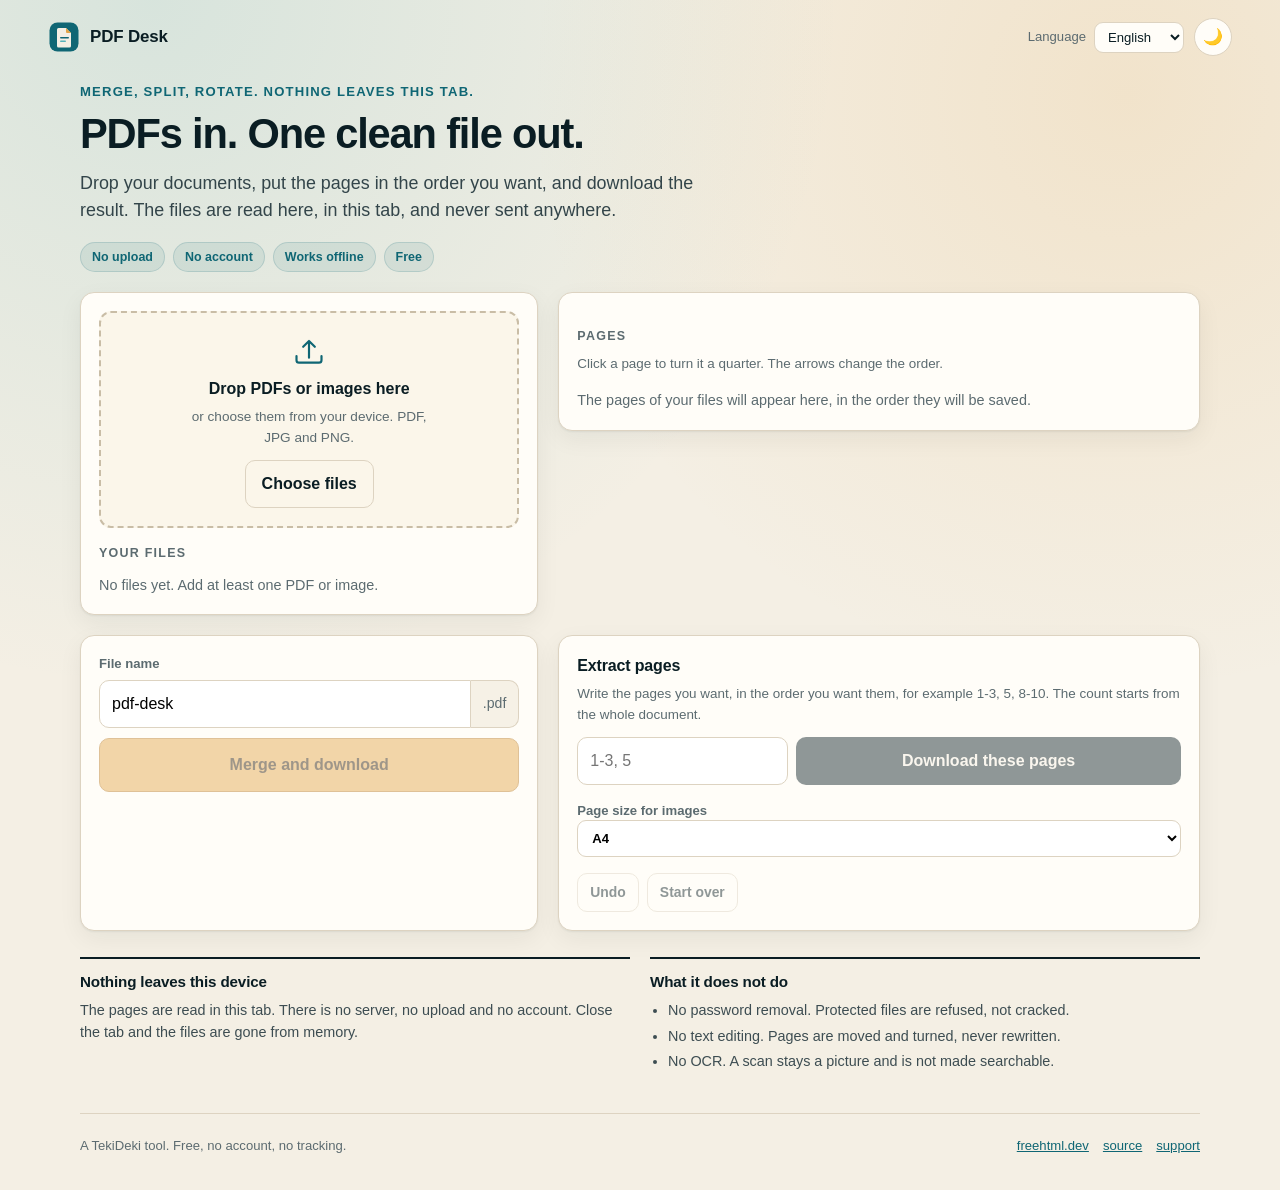
==== index.html @ 7e516dab "SEO: add canonical link to the short URL form (/ instead of /index.html)" ====
<!DOCTYPE html>
<html lang="en" data-version="2">
<head>
<meta charset="utf-8">
<meta name="viewport" content="width=device-width, initial-scale=1, viewport-fit=cover">
<title data-i18n="docTitle">PDF Desk - merge, split and rotate PDFs in your browser</title>
<link rel="canonical" href="https://tekideki.github.io/PDF-Desk/">
<meta name="description" content="Merge, split, rotate and reorder PDF pages in the browser. No upload, no account, works offline.">
<meta name="theme-color" content="#0a1d23">
<link rel="manifest" href="manifest.json">
<link rel="icon" href="favicon.ico" sizes="any">
<link rel="icon" type="image/png" href="favicon-32.png">
<link rel="apple-touch-icon" href="apple-touch-icon.png">
<style>
:root {
  --ink: #0a1d23;
  --deep: #061318;
  --teal: #0f6674;
  --teal-light: #56b2ba;
  --cream: #f4efe4;
  --paper: #fffdf8;
  --amber: #e3a548;
  --amber-dark: #b97a24;
  --line: #ddd3c1;
  --muted: #5c6b70;
  --danger: #a33a2b;
  --radius: 14px;
  --shadow: 0 1px 2px rgba(10, 29, 35, .06), 0 8px 24px rgba(10, 29, 35, .06);
  --body-2: #33454a;
  --body-3: #3d4d52;
  --glow-teal: rgba(86, 178, 186, .18);
  --glow-amber: rgba(227, 165, 72, .16);
  --chip-bg: rgba(15, 102, 116, .09);
  --chip-line: rgba(15, 102, 116, .16);
  --drop-line: #c9bda6;
  --drop-bg: #fbf6ea;
  --drop-hot: #fff8ea;
  --drop-over: #eef7f7;
  --surface: #ffffff;
  --tile: #f6f1e6;
  --tag-bg: rgba(86, 178, 186, .18);
  --close-bg: rgba(10, 29, 35, .06);
  --note-bg: #eaf5f2;
  --note-line: #cfe5df;
  --err-bg: #fbece8;
  --err-line: #efd0c8;
  --primary-hover: #eeb45c;
  --dark-hover: #123039;
  color-scheme: light;
}

/* Dark theme. The page tiles and the paper preview stay white: they stand for
 * the document itself, and a page that is about to be printed should not be
 * shown in another colour. */
[data-theme="dark"] {
  --ink: #e9f1ef;
  --deep: #050d10;
  --teal: #5cbfc6;
  --teal-light: #8fd8dd;
  --cream: #08161b;
  --paper: #0d2026;
  --amber: #e3a548;
  --amber-dark: #f0bb63;
  --line: #1d3a41;
  --muted: #95aaac;
  --danger: #ff97a1;
  --shadow: 0 1px 2px rgba(0, 0, 0, .5), 0 8px 24px rgba(0, 0, 0, .4);
  --body-2: #c9d8d6;
  --body-3: #bed0ce;
  --glow-teal: rgba(92, 191, 198, .10);
  --glow-amber: rgba(227, 165, 72, .08);
  --chip-bg: rgba(92, 191, 198, .12);
  --chip-line: rgba(92, 191, 198, .26);
  --drop-line: #2c4c54;
  --drop-bg: #0c1f25;
  --drop-hot: #10272e;
  --drop-over: #0f2a31;
  --surface: #0a1c22;
  --tile: #12282e;
  --tag-bg: rgba(92, 191, 198, .18);
  --close-bg: rgba(255, 255, 255, .08);
  --note-bg: #0f2a31;
  --note-line: #1d3a41;
  --err-bg: #2a1518;
  --err-line: #4d2229;
  --primary-hover: #f0bb63;
  --dark-hover: #1d474f;
  color-scheme: dark;
}

* { box-sizing: border-box; }

html { -webkit-text-size-adjust: 100%; }

body {
  margin: 0;
  background: var(--cream);
  background-image:
    radial-gradient(circle at 12% 0%, var(--glow-teal), transparent 42%),
    radial-gradient(circle at 88% 8%, var(--glow-amber), transparent 38%);
  color: var(--ink);
  font: 16px/1.5 "Inter", -apple-system, BlinkMacSystemFont, "Segoe UI", Roboto, "Helvetica Neue", Arial, sans-serif;
  min-height: 100vh;
}

a { color: var(--teal); }

.top {
  display: flex;
  align-items: center;
  justify-content: space-between;
  gap: 16px;
  padding: 18px clamp(16px, 4vw, 48px);
}

.brand {
  display: inline-flex;
  align-items: center;
  gap: 10px;
  text-decoration: none;
  color: var(--ink);
}

.mark { width: 32px; height: 32px; }

.brand-name {
  font-weight: 700;
  letter-spacing: -.01em;
  font-size: 1.06rem;
}

.top-actions {
  display: flex;
  align-items: center;
  gap: 10px;
}

.btn-icon {
  display: inline-grid;
  place-items: center;
  width: 38px;
  height: 38px;
  padding: 0;
  border: 1px solid var(--line);
  border-radius: 999px;
  background: var(--paper);
  color: var(--ink);
  font-size: 16px;
  line-height: 1;
  cursor: pointer;
}

.btn-icon:hover { border-color: var(--teal-light); }

.lang {
  display: inline-flex;
  align-items: center;
  gap: 8px;
  font-size: .82rem;
  color: var(--muted);
}

.lang select {
  font: inherit;
  color: var(--ink);
  background: var(--paper);
  border: 1px solid var(--line);
  border-radius: 9px;
  padding: 6px 9px;
}

main {
  width: min(1120px, 100% - clamp(24px, 6vw, 72px));
  margin: 0 auto;
  padding-bottom: 40px;
}

.intro { padding: 8px 0 20px; max-width: 720px; }

.tagline {
  margin: 0 0 10px;
  font-size: .82rem;
  letter-spacing: .09em;
  text-transform: uppercase;
  color: var(--teal);
  font-weight: 700;
}

h1 {
  margin: 0;
  font-size: clamp(1.8rem, 4vw, 2.6rem);
  line-height: 1.06;
  letter-spacing: -.028em;
  font-weight: 800;
}

.lede {
  margin: 14px 0 0;
  font-size: clamp(1rem, 1.6vw, 1.12rem);
  color: var(--body-2);
  max-width: 62ch;
}

.claims {
  display: flex;
  flex-wrap: wrap;
  gap: 8px;
  list-style: none;
  margin: 18px 0 0;
  padding: 0;
}

.claims li {
  font-size: .78rem;
  font-weight: 600;
  padding: 5px 11px;
  border-radius: 999px;
  background: var(--chip-bg);
  color: var(--teal);
  border: 1px solid var(--chip-line);
}

.board {
  display: grid;
  grid-template-columns: minmax(0, 5fr) minmax(0, 7fr);
  gap: 20px;
  align-items: start;
}

.pages { align-content: start; }

.col {
  background: var(--paper);
  border: 1px solid var(--line);
  border-radius: var(--radius);
  padding: 18px;
  box-shadow: var(--shadow);
  min-width: 0;
}

.drop {
  display: flex;
  flex-direction: column;
  align-items: center;
  text-align: center;
  gap: 6px;
  padding: 18px 16px;
  border: 2px dashed var(--drop-line);
  border-radius: 12px;
  background: var(--drop-bg);
  color: var(--muted);
  cursor: pointer;
  transition: border-color .15s, background .15s, transform .15s;
}

.drop:hover, .drop:focus-visible {
  border-color: var(--amber);
  background: var(--drop-hot);
  outline: none;
}

.drop.over {
  border-color: var(--teal);
  background: var(--drop-over);
  transform: scale(1.005);
}

.drop-icon { width: 40px; height: 40px; color: var(--teal); }

.drop strong { color: var(--ink); font-size: 1rem; }

.drop span { font-size: .85rem; max-width: 34ch; }

.btn {
  font: inherit;
  font-weight: 650;
  border-radius: 10px;
  border: 1px solid transparent;
  padding: 11px 16px;
  cursor: pointer;
  transition: background .15s, border-color .15s, transform .05s, opacity .15s;
}

.btn:active { transform: translateY(1px); }

.btn[disabled] { opacity: .45; cursor: not-allowed; }

.btn.primary { background: var(--amber); color: #2b1a05; border-color: var(--amber-dark); }
.btn.primary:hover:not([disabled]) { background: var(--primary-hover); }

.btn.dark { background: var(--ink); color: var(--cream); }
.btn.dark:hover:not([disabled]) { background: var(--dark-hover); }

.btn.ghost { background: transparent; border-color: var(--line); color: var(--ink); }
.btn.ghost:hover:not([disabled]) { border-color: var(--teal); color: var(--teal); }

.btn.small { padding: 8px 12px; font-size: .87rem; }

.btn.danger:hover:not([disabled]) { border-color: var(--danger); color: var(--danger); }

.drop .btn { margin-top: 6px; }

.head {
  font-size: .78rem;
  text-transform: uppercase;
  letter-spacing: .1em;
  color: var(--muted);
  margin: 16px 0 8px;
  font-weight: 700;
}

.head-row {
  display: flex;
  align-items: baseline;
  justify-content: space-between;
  gap: 12px;
}

.summary { font-size: .8rem; color: var(--muted); font-variant-numeric: tabular-nums; }

.hint { margin: 0 0 12px; font-size: .84rem; color: var(--muted); }

.cap { margin-top: 10px; }

.empty { font-size: .9rem; color: var(--muted); margin: 4px 0 0; }

.files { list-style: none; margin: 0; padding: 0; display: grid; gap: 8px; }

.file {
  display: grid;
  grid-template-columns: 1fr auto;
  gap: 10px;
  align-items: center;
  border: 1px solid var(--line);
  border-radius: 11px;
  padding: 9px 10px 9px 12px;
  background: var(--surface);
}

.file-name {
  font-weight: 600;
  font-size: .92rem;
  overflow: hidden;
  text-overflow: ellipsis;
  white-space: nowrap;
}

.file-meta { font-size: .76rem; color: var(--muted); display: flex; gap: 8px; align-items: center; }

.tag {
  font-size: .68rem;
  font-weight: 700;
  text-transform: uppercase;
  letter-spacing: .06em;
  padding: 1px 6px;
  border-radius: 5px;
  background: var(--tag-bg);
  color: var(--teal);
}

.file-tools { display: flex; gap: 2px; }

.icon-btn {
  border: 1px solid transparent;
  background: transparent;
  color: var(--muted);
  border-radius: 8px;
  width: 30px;
  height: 30px;
  display: inline-grid;
  place-items: center;
  cursor: pointer;
  font: inherit;
  font-size: .95rem;
  line-height: 1;
}

.icon-btn:hover:not([disabled]) { background: #f1ece0; color: var(--ink); }
.icon-btn[disabled] { opacity: .3; cursor: default; }
.icon-btn.del:hover { background: #fbece8; color: var(--danger); }

.pages {
  display: grid;
  grid-template-columns: repeat(auto-fill, minmax(64px, 1fr));
  gap: 8px;
}

.page {
  position: relative;
  aspect-ratio: 3 / 4;
  border: 1px solid var(--line);
  border-radius: 8px;
  background: #ffffff;   /* the document itself, white in every theme */
  display: grid;
  place-items: center;
  cursor: pointer;
  font-variant-numeric: tabular-nums;
  color: var(--ink);
  transition: border-color .12s, transform .12s, box-shadow .12s;
  padding: 0;
  overflow: hidden;
}

.page:hover { border-color: var(--teal); box-shadow: 0 2px 10px rgba(15, 102, 116, .16); }

.page .num { font-weight: 700; font-size: 1rem; color: #6a7b80; }  /* on the white tile, in every theme */

.page .deg {
  position: absolute;
  bottom: 3px;
  right: 4px;
  font-size: .58rem;
  color: var(--amber-dark);
  font-weight: 700;
}

.page .src {
  position: absolute;
  top: 0;
  left: 0;
  right: 0;
  height: 3px;
  background: var(--teal-light);
}

.page[data-rot="90"] .num { transform: rotate(-90deg); }
.page[data-rot="180"] .num { transform: rotate(180deg); }
.page[data-rot="270"] .num { transform: rotate(90deg); }

.page .del {
  position: absolute;
  top: 2px;
  right: 2px;
  width: 18px;
  height: 18px;
  border-radius: 50%;
  border: none;
  background: var(--close-bg);
  color: var(--muted);
  font-size: .7rem;
  line-height: 1;
  cursor: pointer;
  opacity: 0;
  transition: opacity .12s, background .12s;
}

.page:hover .del, .page:focus-within .del { opacity: 1; }
.page .del:hover { background: #f6dcd6; color: var(--danger); }

.actions {
  display: grid;
  grid-template-columns: minmax(0, 5fr) minmax(0, 7fr);
  gap: 20px;
  margin-top: 20px;
}

.action-main, .action-side {
  background: var(--paper);
  border: 1px solid var(--line);
  border-radius: var(--radius);
  padding: 18px;
  box-shadow: var(--shadow);
}

.actions label { font-size: .82rem; font-weight: 650; color: var(--muted); display: block; margin-bottom: 6px; }

.name-row { display: flex; align-items: stretch; }

.name-row input, .split-row input {
  font: inherit;
  padding: 11px 12px;
  border: 1px solid var(--line);
  border-radius: 10px 0 0 10px;
  background: var(--surface);
  min-width: 0;
  flex: 1;
}

.name-row input:focus, .split-row input:focus { outline: 2px solid rgba(15, 102, 116, .35); outline-offset: 1px; }

.ext {
  display: grid;
  place-items: center;
  padding: 0 12px;
  border: 1px solid var(--line);
  border-left: none;
  border-radius: 0 10px 10px 0;
  background: var(--tile);
  color: var(--muted);
  font-size: .88rem;
}

.btn.primary { width: 100%; margin-top: 10px; padding: 14px; font-size: 1rem; }

.action-side h3 { margin: 0 0 6px; font-size: 1rem; letter-spacing: -.01em; }

.split-row { display: flex; gap: 8px; flex-wrap: wrap; }
.split-row input { border-radius: 10px; }
.split-row .btn { flex: 1 1 200px; }

.field { margin-top: 16px; }
.field select {
  font: inherit;
  width: 100%;
  padding: 9px 10px;
  border: 1px solid var(--line);
  border-radius: 9px;
  background: var(--surface);
}

.row-buttons { display: flex; gap: 8px; margin-top: 16px; }

.toast {
  margin: 16px 0 0;
  padding: 0;
  font-size: .9rem;
  font-weight: 600;
  min-height: 0;
  color: var(--teal);
}

.toast:not(:empty) {
  padding: 11px 14px;
  border-radius: 10px;
  background: var(--note-bg);
  border: 1px solid var(--note-line);
}

.toast.err { color: var(--danger); background: var(--err-bg); border-color: var(--err-line); }

.notes {
  display: grid;
  grid-template-columns: 1fr 1fr;
  gap: 20px;
  margin-top: 26px;
}

.notes article {
  border-top: 2px solid var(--ink);
  padding-top: 12px;
}

.notes h3 { margin: 0 0 6px; font-size: .95rem; letter-spacing: -.01em; }
.notes p, .limits { margin: 0; font-size: .9rem; color: var(--body-3); }
.limits { padding-left: 18px; display: grid; gap: 4px; }

.foot {
  display: flex;
  justify-content: space-between;
  gap: 16px;
  flex-wrap: wrap;
  width: min(1120px, 100% - clamp(24px, 6vw, 72px));
  margin: 0 auto;
  padding: 22px 0 34px;
  border-top: 1px solid var(--line);
  font-size: .82rem;
  color: var(--muted);
}

.foot-links { display: flex; gap: 14px; }

@media (max-width: 860px) {
  .board, .actions, .notes { grid-template-columns: 1fr; }
  .intro { padding-bottom: 18px; }
}

@media (max-width: 520px) {
  .pages { grid-template-columns: repeat(auto-fill, minmax(50px, 1fr)); }
  .col, .action-main, .action-side { padding: 14px; }
  .foot { flex-direction: column; gap: 8px; }
}

@media (prefers-reduced-motion: reduce) {
  * { transition: none !important; }
}
</style>
<script>
/* Applied before the first paint: the saved theme, or the system one. */
(function () {
  try {
    var saved = localStorage.getItem("pdfdesk.theme");
    var dark = saved === "dark" || saved === "light"
      ? saved === "dark"
      : !!(window.matchMedia && window.matchMedia("(prefers-color-scheme: dark)").matches);
    document.documentElement.setAttribute("data-theme", dark ? "dark" : "light");
    var meta = document.querySelector('meta[name="theme-color"]');
    if (meta) meta.setAttribute("content", dark ? "#08161b" : "#0a1d23");
  } catch (error) {
    document.documentElement.setAttribute("data-theme", "light");
  }
})();
</script>
</head>
<body>
<header class="top">
  <a class="brand" href="https://freehtml.dev" aria-label="TekiDeki">
    <svg class="mark" viewBox="0 0 32 32" aria-hidden="true" focusable="false">
      <rect x="1.5" y="1.5" width="29" height="29" rx="8" fill="#0f6674"/>
      <path d="M10 7h8l5 5v13a1.5 1.5 0 0 1-1.5 1.5h-11A1.5 1.5 0 0 1 9 25V8.5A1.5 1.5 0 0 1 10.5 7z" fill="#f4efe4"/>
      <path d="M18 7l5 5h-4a1 1 0 0 1-1-1z" fill="#e3a548"/>
      <rect x="12" y="16" width="9" height="1.6" rx=".8" fill="#0f6674"/>
      <rect x="12" y="19.5" width="6" height="1.6" rx=".8" fill="#56b2ba"/>
    </svg>
    <span class="brand-name">PDF Desk</span>
  </a>
  <div class="top-actions">
    <div class="lang">
      <label for="langSelect" data-i18n="langLabel">Language</label>
      <select id="langSelect" aria-label="Language">
        <option value="en">English</option>
        <option value="ro">Română</option>
        <option value="sr-latn">Srpski</option>
        <option value="sr-cyrl">Српски</option>
      </select>
    </div>
    <button type="button" id="themeToggle" class="btn-icon" aria-pressed="false" aria-label="Toggle dark theme" title="Toggle dark theme">🌙</button>
  </div>
</header>

<main>
  <section class="intro">
    <p class="tagline" data-i18n="tagline">Merge, split, rotate. Nothing leaves this tab.</p>
    <h1 data-i18n="h1">PDFs in. One clean file out.</h1>
    <p class="lede" data-i18n="lede">Drop your documents, put the pages in the order you want, and download the result.</p>
    <ul class="claims">
      <li data-i18n="claim1">No upload</li>
      <li data-i18n="claim2">No account</li>
      <li data-i18n="claim3">Works offline</li>
      <li data-i18n="claim4">Free</li>
    </ul>
  </section>

  <section class="board">
    <div class="col col-files">
      <div id="drop" class="drop" tabindex="0" role="button" aria-describedby="dropHint">
        <svg viewBox="0 0 48 48" aria-hidden="true" class="drop-icon">
          <path d="M24 32V12m0 0l-7 7m7-7l7 7" fill="none" stroke="currentColor" stroke-width="2.6" stroke-linecap="round" stroke-linejoin="round"/>
          <path d="M9 30v5a3 3 0 0 0 3 3h24a3 3 0 0 0 3-3v-5" fill="none" stroke="currentColor" stroke-width="2.6" stroke-linecap="round"/>
        </svg>
        <strong data-i18n="dropTitle">Drop PDFs or images here</strong>
        <span id="dropHint" data-i18n="dropHint">or choose them from your device. PDF, JPG and PNG.</span>
        <button type="button" id="chooseBtn" class="btn ghost" data-i18n="choose">Choose files</button>
        <input type="file" id="fileInput" accept="application/pdf,.pdf,image/jpeg,image/png" multiple hidden>
      </div>

      <h2 class="head"><span data-i18n="filesTitle">Your files</span></h2>
      <ul id="fileList" class="files"></ul>
      <p id="filesEmpty" class="empty" data-i18n="filesEmpty">No files yet.</p>
    </div>

    <div class="col col-pages">
      <div class="head-row">
        <h2 class="head"><span data-i18n="pagesTitle">Pages</span></h2>
        <span id="summary" class="summary"></span>
      </div>
      <p class="hint" data-i18n="pagesHint">Click a page to turn it a quarter. The arrows change the order.</p>
      <div id="pageGrid" class="pages"></div>
      <p id="pagesEmpty" class="empty" data-i18n="pagesEmpty">The pages of your files will appear here.</p>
      <p id="pagesCap" class="hint cap" hidden></p>
    </div>
  </section>

  <section class="actions">
    <div class="action-main">
      <label for="outName" data-i18n="outLabel">File name</label>
      <div class="name-row">
        <input type="text" id="outName" value="pdf-desk" spellcheck="false" autocomplete="off">
        <span class="ext">.pdf</span>
      </div>
      <button type="button" id="mergeBtn" class="btn primary" data-i18n="merge">Merge and download</button>
    </div>

    <div class="action-side">
      <h3 data-i18n="splitTitle">Extract pages</h3>
      <p class="hint" data-i18n="splitHint">Write the pages you want, for example 1-3, 5, 8-10.</p>
      <div class="split-row">
        <input type="text" id="splitInput" inputmode="numeric" spellcheck="false" autocomplete="off" data-i18n-placeholder="splitPlaceholder" placeholder="1-3, 5">
        <button type="button" id="splitBtn" class="btn dark" data-i18n="extract">Download these pages</button>
      </div>
      <label class="field">
        <span data-i18n="pageSize">Page size for images</span>
        <select id="pageSize">
          <option value="a4" data-i18n="sizeA4">A4</option>
          <option value="letter" data-i18n="sizeLetter">Letter</option>
          <option value="fit" data-i18n="sizeFit">Fit the image</option>
        </select>
      </label>
      <div class="row-buttons">
        <button type="button" id="undoBtn" class="btn ghost small" data-i18n="undo">Undo</button>
        <button type="button" id="resetBtn" class="btn ghost small danger" data-i18n="reset">Start over</button>
      </div>
    </div>
  </section>

  <p id="toast" class="toast" role="status" aria-live="polite"></p>

  <section class="notes">
    <article>
      <h3 data-i18n="privacyTitle">Nothing leaves this device</h3>
      <p data-i18n="privacyBody">The pages are read in this tab. There is no server, no upload and no account.</p>
    </article>
    <article>
      <h3 data-i18n="limitsTitle">What it does not do</h3>
      <ul class="limits">
        <li data-i18n="limit1">No password removal.</li>
        <li data-i18n="limit2">No text editing.</li>
        <li data-i18n="limit3">No OCR.</li>
      </ul>
    </article>
  </section>
</main>

<footer class="foot">
  <span data-i18n="footer">A TekiDeki tool. Free, no account, no tracking.</span>
  <span class="foot-links">
    <a href="https://freehtml.dev">freehtml.dev</a>
    <a href="https://github.com/TekiDeki/PDF-Desk">source</a>
    <a href="https://paypal.me/TekiDeki">support</a>
  </span>
</footer>

<script>
!function(t,e){"object"==typeof exports&&"undefined"!=typeof module?e(exports):"function"==typeof define&&define.amd?define(["exports"],e):e((t=t||self).PDFLib={})}(this,(function(t){"use strict";
/*! *****************************************************************************
    Copyright (c) Microsoft Corporation. All rights reserved.
    Licensed under the Apache License, Version 2.0 (the "License"); you may not use
    this file except in compliance with the License. You may obtain a copy of the
    License at http://www.apache.org/licenses/LICENSE-2.0

    THIS CODE IS PROVIDED ON AN *AS IS* BASIS, WITHOUT WARRANTIES OR CONDITIONS OF ANY
    KIND, EITHER EXPRESS OR IMPLIED, INCLUDING WITHOUT LIMITATION ANY IMPLIED
    WARRANTIES OR CONDITIONS OF TITLE, FITNESS FOR A PARTICULAR PURPOSE,
    MERCHANTABLITY OR NON-INFRINGEMENT.

    See the Apache Version 2.0 License for specific language governing permissions
    and limitations under the License.
    ***************************************************************************** */var e=function(t,n){return(e=Object.setPrototypeOf||{__proto__:[]}instanceof Array&&function(t,e){t.__proto__=e}||function(t,e){for(var n in e)e.hasOwnProperty(n)&&(t[n]=e[n])})(t,n)};function n(t,n){function r(){this.constructor=t}e(t,n),t.prototype=null===n?Object.create(n):(r.prototype=n.prototype,new r)}var r=function(){return(r=Object.assign||function(t){for(var e,n=1,r=arguments.length;n<r;n++)for(var i in e=arguments[n])Object.prototype.hasOwnProperty.call(e,i)&&(t[i]=e[i]);return t}).apply(this,arguments)};function i(t,e,n,r){return new(n||(n=Promise))((function(i,o){function a(t){try{l(r.next(t))}catch(t){o(t)}}function s(t){try{l(r.throw(t))}catch(t){o(t)}}function l(t){var e;t.done?i(t.value):(e=t.value,e instanceof n?e:new n((function(t){t(e)}))).then(a,s)}l((r=r.apply(t,e||[])).next())}))}function o(t,e){var n,r,i,o,a={label:0,sent:function(){if(1&i[0])throw i[1];return i[1]},trys:[],ops:[]};return o={next:s(0),throw:s(1),return:s(2)},"function"==typeof Symbol&&(o[Symbol.iterator]=function(){return this}),o;function s(o){return function(s){return function(o){if(n)throw new TypeError("Generator is already executing.");for(;a;)try{if(n=1,r&&(i=2&o[0]?r.return:o[0]?r.throw||((i=r.return)&&i.call(r),0):r.next)&&!(i=i.call(r,o[1])).done)return i;switch(r=0,i&&(o=[2&o[0],i.value]),o[0]){case 0:case 1:i=o;break;case 4:return a.label++,{value:o[1],done:!1};case 5:a.label++,r=o[1],o=[0];continue;case 7:o=a.ops.pop(),a.trys.pop();continue;default:if(!(i=a.trys,(i=i.length>0&&i[i.length-1])||6!==o[0]&&2!==o[0])){a=0;continue}if(3===o[0]&&(!i||o[1]>i[0]&&o[1]<i[3])){a.label=o[1];break}if(6===o[0]&&a.label<i[1]){a.label=i[1],i=o;break}if(i&&a.label<i[2]){a.label=i[2],a.ops.push(o);break}i[2]&&a.ops.pop(),a.trys.pop();continue}o=e.call(t,a)}catch(t){o=[6,t],r=0}finally{n=i=0}if(5&o[0])throw o[1];return{value:o[0]?o[1]:void 0,done:!0}}([o,s])}}}function a(){for(var t=0,e=0,n=arguments.length;e<n;e++)t+=arguments[e].length;var r=Array(t),i=0;for(e=0;e<n;e++)for(var o=arguments[e],a=0,s=o.length;a<s;a++,i++)r[i]=o[a];return r}for(var s="ABCDEFGHIJKLMNOPQRSTUVWXYZabcdefghijklmnopqrstuvwxyz0123456789+/",l=new Uint8Array(256),h=0;h<s.length;h++)l[s.charCodeAt(h)]=h;var u,c=function(t){for(var e="",n=t.length,r=0;r<n;r+=3)e+=s[t[r]>>2],e+=s[(3&t[r])<<4|t[r+1]>>4],e+=s[(15&t[r+1])<<2|t[r+2]>>6],e+=s[63&t[r+2]];return n%3==2?e=e.substring(0,e.length-1)+"=":n%3==1&&(e=e.substring(0,e.length-2)+"=="),e},d=function(t){var e,n,r,i,o,a=.75*t.length,s=t.length,h=0;"="===t[t.length-1]&&(a--,"="===t[t.length-2]&&a--);var u=new Uint8Array(a);for(e=0;e<s;e+=4)n=l[t.charCodeAt(e)],r=l[t.charCodeAt(e+1)],i=l[t.charCodeAt(e+2)],o=l[t.charCodeAt(e+3)],u[h++]=n<<2|r>>4,u[h++]=(15&r)<<4|i>>2,u[h++]=(3&i)<<6|63&o;return u},f=/^(data)?:?([\w\/\+]+)?;?(charset=[\w-]+|base64)?.*,/i,p=function(t){var e=t.trim(),n=e.substring(0,100).match(f);if(!n)return d(e);var r=n[0],i=e.substring(r.length);return d(i)},g=function(t){return t.charCodeAt(0)},v=function(t){return t.codePointAt(0)},y=function(t,e){return x(t.toString(16),e,"0").toUpperCase()},m=function(t){return y(t,2)},b=function(t){return String.fromCharCode(t)},w=function(t){return b(parseInt(t,16))},x=function(t,e,n){for(var r="",i=0,o=e-t.length;i<o;i++)r+=n;return r+t},k=function(t,e,n){for(var r=t.length,i=0;i<r;i++)e[n++]=t.charCodeAt(i);return r},F=function(t){return t.replace(/[.*+?^${}()|[\]\\]/g,"\\$&")},S=function(t){return t.replace(/\t|\u0085|\u2028|\u2029/g,"    ").replace(/[\b\v]/g,"")},C=["\\n","\\f","\\r","\\u000B"],A=function(t){return/^[\n\f\r\u000B]$/.test(t)},T=function(t){return t.split(/[\n\f\r\u000B]/)},P=function(t){return t.replace(/[\n\f\r\u000B]/g," ")},z=function(t,e){var n,r=t.charCodeAt(e),i=e+1,o=1;return r>=55296&&r<=56319&&t.length>i&&(n=t.charCodeAt(i))>=56320&&n<=57343&&(o=2),[t.slice(e,e+o),o]},R=function(t){for(var e=[],n=0,r=t.length;n<r;){var i=z(t,n),o=i[0],a=i[1];e.push(o),n+=a}return e},O=function(t,e,n,r){for(var i=function(t){for(var e=C.join("|"),n=["$"],r=0,i=t.length;r<i;r++){var o=t[r];if(A(o))throw new TypeError("`wordBreak` must not include "+e);n.push(""===o?".":F(o))}var a=n.join("|");return new RegExp("("+e+")|((.*?)("+a+"))","gm")}(e),o=S(t).match(i),a="",s=0,l=[],h=function(){""!==a&&l.push(a),a="",s=0},u=0,c=o.length;u<c;u++){var d=o[u];if(A(d))h();else{var f=r(d);s+f>n&&h(),a+=d,s+=f}}return h(),l},D=/^D:(\d\d\d\d)(\d\d)?(\d\d)?(\d\d)?(\d\d)?(\d\d)?([+\-Z])?(\d\d)?'?(\d\d)?'?$/,B=function(t){var e=t.match(D);if(e){var n=e[1],r=e[2],i=void 0===r?"01":r,o=e[3],a=void 0===o?"01":o,s=e[4],l=void 0===s?"00":s,h=e[5],u=void 0===h?"00":h,c=e[6],d=void 0===c?"00":c,f=e[7],p=void 0===f?"Z":f,g=e[8],v=void 0===g?"00":g,y=e[9];return new Date(n+"-"+i+"-"+a+"T"+l+":"+u+":"+d+("Z"===p?"Z":""+p+v+":"+(void 0===y?"00":y)))}},N=function(t,e){for(var n,r,i=0;i<t.length;){var o=t.substring(i).match(e);if(!o)return{match:r,pos:i};r=o,i+=(null!==(n=o.index)&&void 0!==n?n:0)+o[0].length}return{match:r,pos:i}},E=function(t){return t[t.length-1]},j=function(t){if(t instanceof Uint8Array)return t;for(var e=t.length,n=new Uint8Array(e),r=0;r<e;r++)n[r]=t.charCodeAt(r);return n},M=function(){for(var t=[],e=0;e<arguments.length;e++)t[e]=arguments[e];for(var n=t.length,r=[],i=0;i<n;i++){var o=t[i];r[i]=o instanceof Uint8Array?o:j(o)}var a=0;for(i=0;i<n;i++)a+=t[i].length;for(var s=new Uint8Array(a),l=0,h=0;h<n;h++)for(var u=r[h],c=0,d=u.length;c<d;c++)s[l++]=u[c];return s},I=function(t){for(var e=0,n=0,r=t.length;n<r;n++)e+=t[n].length;var i=new Uint8Array(e),o=0;for(n=0,r=t.length;n<r;n++){var a=t[n];i.set(a,o),o+=a.length}return i},U=function(t){for(var e="",n=0,r=t.length;n<r;n++)e+=b(t[n]);return e},V=function(t,e){return t.id-e.id},W=function(t,e){for(var n=[],r=0,i=t.length;r<i;r++){var o=t[r],a=t[r-1];0!==r&&e(o)===e(a)||n.push(o)}return n},q=function(t){for(var e=t.length,n=0,r=Math.floor(e/2);n<r;n++){var i=n,o=e-n-1,a=t[n];t[i]=t[o],t[o]=a}return t},L=function(t){for(var e=0,n=0,r=t.length;n<r;n++)e+=t[n];return e},K=function(t,e){for(var n=new Array(e-t),r=0,i=n.length;r<i;r++)n[r]=t+r;return n},G=function(t,e){for(var n=new Array(e.length),r=0,i=e.length;r<i;r++)n[r]=t[e[r]];return n},H=function(t){return t instanceof Uint8Array||t instanceof ArrayBuffer||"string"==typeof t},_=function(t){if("string"==typeof t)return p(t);if(t instanceof ArrayBuffer)return new Uint8Array(t);if(t instanceof Uint8Array)return t;throw new TypeError("`input` must be one of `string | ArrayBuffer | Uint8Array`")},X=function(){return new Promise((function(t){setTimeout((function(){return t()}),0)}))},Z=function(t,e){void 0===e&&(e=!0);var n=[];e&&n.push(65279);for(var r=0,i=t.length;r<i;){var o=t.codePointAt(r);if(o<65536)n.push(o),r+=1;else{if(!(o<1114112))throw new Error("Invalid code point: 0x"+m(o));n.push(Q(o),$(o)),r+=2}}return new Uint16Array(n)},Y=function(t){return t>=0&&t<=65535},J=function(t){return t>=65536&&t<=1114111},Q=function(t){return Math.floor((t-65536)/1024)+55296},$=function(t){return(t-65536)%1024+56320};!function(t){t.BigEndian="BigEndian",t.LittleEndian="LittleEndian"}(u||(u={}));var tt="�".codePointAt(0),et=function(t,e){if(void 0===e&&(e=!0),t.length<=1)return String.fromCodePoint(tt);for(var n=e?ot(t):u.BigEndian,r=e?2:0,i=[];t.length-r>=2;){var o=it(t[r++],t[r++],n);if(nt(o))if(t.length-r<2)i.push(tt);else{var a=it(t[r++],t[r++],n);rt(a)?i.push(o,a):i.push(tt)}else rt(o)?(r+=2,i.push(tt)):i.push(o)}return r<t.length&&i.push(tt),String.fromCodePoint.apply(String,i)},nt=function(t){return t>=55296&&t<=56319},rt=function(t){return t>=56320&&t<=57343},it=function(t,e,n){if(n===u.LittleEndian)return e<<8|t;if(n===u.BigEndian)return t<<8|e;throw new Error("Invalid byteOrder: "+n)},ot=function(t){return at(t)?u.BigEndian:st(t)?u.LittleEndian:u.BigEndian},at=function(t){return 254===t[0]&&255===t[1]},st=function(t){return 255===t[0]&&254===t[1]},lt=function(t){return at(t)||st(t)},ht=function(t){var e,n=String(t);if(Math.abs(t)<1){if(e=parseInt(t.toString().split("e-")[1])){var r=t<0;r&&(t*=-1),t*=Math.pow(10,e-1),n="0."+new Array(e).join("0")+t.toString().substring(2),r&&(n="-"+n)}}else(e=parseInt(t.toString().split("+")[1]))>20&&(e-=20,n=(t/=Math.pow(10,e)).toString()+new Array(e+1).join("0"));return n},ut=function(t){return Math.ceil(t.toString(2).length/8)},ct=function(t){for(var e=new Uint8Array(ut(t)),n=1;n<=e.length;n++)e[n-1]=t>>8*(e.length-n);return e},dt=function(t){throw new Error(t)};function ft(t,e,n){return t(n={path:e,exports:{},require:function(t,e){return function(){throw new Error("Dynamic requires are not currently supported by @rollup/plugin-commonjs")}(null==e&&n.path)}},n.exports),n.exports}var pt=ft((function(t,e){var n="undefined"!=typeof Uint8Array&&"undefined"!=typeof Uint16Array&&"undefined"!=typeof Int32Array;function r(t,e){return Object.prototype.hasOwnProperty.call(t,e)}e.assign=function(t){for(var e=Array.prototype.slice.call(arguments,1);e.length;){var n=e.shift();if(n){if("object"!=typeof n)throw new TypeError(n+"must be non-object");for(var i in n)r(n,i)&&(t[i]=n[i])}}return t},e.shrinkBuf=function(t,e){return t.length===e?t:t.subarray?t.subarray(0,e):(t.length=e,t)};var i={arraySet:function(t,e,n,r,i){if(e.subarray&&t.subarray)t.set(e.subarray(n,n+r),i);else for(var o=0;o<r;o++)t[i+o]=e[n+o]},flattenChunks:function(t){var e,n,r,i,o,a;for(r=0,e=0,n=t.length;e<n;e++)r+=t[e].length;for(a=new Uint8Array(r),i=0,e=0,n=t.length;e<n;e++)o=t[e],a.set(o,i),i+=o.length;return a}},o={arraySet:function(t,e,n,r,i){for(var o=0;o<r;o++)t[i+o]=e[n+o]},flattenChunks:function(t){return[].concat.apply([],t)}};e.setTyped=function(t){t?(e.Buf8=Uint8Array,e.Buf16=Uint16Array,e.Buf32=Int32Array,e.assign(e,i)):(e.Buf8=Array,e.Buf16=Array,e.Buf32=Array,e.assign(e,o))},e.setTyped(n)}));function gt(t){for(var e=t.length;--e>=0;)t[e]=0}var vt=[0,0,0,0,0,0,0,0,1,1,1,1,2,2,2,2,3,3,3,3,4,4,4,4,5,5,5,5,0],yt=[0,0,0,0,1,1,2,2,3,3,4,4,5,5,6,6,7,7,8,8,9,9,10,10,11,11,12,12,13,13],mt=[0,0,0,0,0,0,0,0,0,0,0,0,0,0,0,0,2,3,7],bt=[16,17,18,0,8,7,9,6,10,5,11,4,12,3,13,2,14,1,15],wt=new Array(576);gt(wt);var xt=new Array(60);gt(xt);var kt=new Array(512);gt(kt);var Ft=new Array(256);gt(Ft);var St=new Array(29);gt(St);var Ct,At,Tt,Pt=new Array(30);function zt(t,e,n,r,i){this.static_tree=t,this.extra_bits=e,this.extra_base=n,this.elems=r,this.max_length=i,this.has_stree=t&&t.length}function Rt(t,e){this.dyn_tree=t,this.max_code=0,this.stat_desc=e}function Ot(t){return t<256?kt[t]:kt[256+(t>>>7)]}function Dt(t,e){t.pending_buf[t.pending++]=255&e,t.pending_buf[t.pending++]=e>>>8&255}function Bt(t,e,n){t.bi_valid>16-n?(t.bi_buf|=e<<t.bi_valid&65535,Dt(t,t.bi_buf),t.bi_buf=e>>16-t.bi_valid,t.bi_valid+=n-16):(t.bi_buf|=e<<t.bi_valid&65535,t.bi_valid+=n)}function Nt(t,e,n){Bt(t,n[2*e],n[2*e+1])}function Et(t,e){var n=0;do{n|=1&t,t>>>=1,n<<=1}while(--e>0);return n>>>1}function jt(t,e,n){var r,i,o=new Array(16),a=0;for(r=1;r<=15;r++)o[r]=a=a+n[r-1]<<1;for(i=0;i<=e;i++){var s=t[2*i+1];0!==s&&(t[2*i]=Et(o[s]++,s))}}function Mt(t){var e;for(e=0;e<286;e++)t.dyn_ltree[2*e]=0;for(e=0;e<30;e++)t.dyn_dtree[2*e]=0;for(e=0;e<19;e++)t.bl_tree[2*e]=0;t.dyn_ltree[512]=1,t.opt_len=t.static_len=0,t.last_lit=t.matches=0}function It(t){t.bi_valid>8?Dt(t,t.bi_buf):t.bi_valid>0&&(t.pending_buf[t.pending++]=t.bi_buf),t.bi_buf=0,t.bi_valid=0}function Ut(t,e,n,r){var i=2*e,o=2*n;return t[i]<t[o]||t[i]===t[o]&&r[e]<=r[n]}function Vt(t,e,n){for(var r=t.heap[n],i=n<<1;i<=t.heap_len&&(i<t.heap_len&&Ut(e,t.heap[i+1],t.heap[i],t.depth)&&i++,!Ut(e,r,t.heap[i],t.depth));)t.heap[n]=t.heap[i],n=i,i<<=1;t.heap[n]=r}function Wt(t,e,n){var r,i,o,a,s=0;if(0!==t.last_lit)do{r=t.pending_buf[t.d_buf+2*s]<<8|t.pending_buf[t.d_buf+2*s+1],i=t.pending_buf[t.l_buf+s],s++,0===r?Nt(t,i,e):(Nt(t,(o=Ft[i])+256+1,e),0!==(a=vt[o])&&Bt(t,i-=St[o],a),Nt(t,o=Ot(--r),n),0!==(a=yt[o])&&Bt(t,r-=Pt[o],a))}while(s<t.last_lit);Nt(t,256,e)}function qt(t,e){var n,r,i,o=e.dyn_tree,a=e.stat_desc.static_tree,s=e.stat_desc.has_stree,l=e.stat_desc.elems,h=-1;for(t.heap_len=0,t.heap_max=573,n=0;n<l;n++)0!==o[2*n]?(t.heap[++t.heap_len]=h=n,t.depth[n]=0):o[2*n+1]=0;for(;t.heap_len<2;)o[2*(i=t.heap[++t.heap_len]=h<2?++h:0)]=1,t.depth[i]=0,t.opt_len--,s&&(t.static_len-=a[2*i+1]);for(e.max_code=h,n=t.heap_len>>1;n>=1;n--)Vt(t,o,n);i=l;do{n=t.heap[1],t.heap[1]=t.heap[t.heap_len--],Vt(t,o,1),r=t.heap[1],t.heap[--t.heap_max]=n,t.heap[--t.heap_max]=r,o[2*i]=o[2*n]+o[2*r],t.depth[i]=(t.depth[n]>=t.depth[r]?t.depth[n]:t.depth[r])+1,o[2*n+1]=o[2*r+1]=i,t.heap[1]=i++,Vt(t,o,1)}while(t.heap_len>=2);t.heap[--t.heap_max]=t.heap[1],function(t,e){var n,r,i,o,a,s,l=e.dyn_tree,h=e.max_code,u=e.stat_desc.static_tree,c=e.stat_desc.has_stree,d=e.stat_desc.extra_bits,f=e.stat_desc.extra_base,p=e.stat_desc.max_length,g=0;for(o=0;o<=15;o++)t.bl_count[o]=0;for(l[2*t.heap[t.heap_max]+1]=0,n=t.heap_max+1;n<573;n++)(o=l[2*l[2*(r=t.heap[n])+1]+1]+1)>p&&(o=p,g++),l[2*r+1]=o,r>h||(t.bl_count[o]++,a=0,r>=f&&(a=d[r-f]),s=l[2*r],t.opt_len+=s*(o+a),c&&(t.static_len+=s*(u[2*r+1]+a)));if(0!==g){do{for(o=p-1;0===t.bl_count[o];)o--;t.bl_count[o]--,t.bl_count[o+1]+=2,t.bl_count[p]--,g-=2}while(g>0);for(o=p;0!==o;o--)for(r=t.bl_count[o];0!==r;)(i=t.heap[--n])>h||(l[2*i+1]!==o&&(t.opt_len+=(o-l[2*i+1])*l[2*i],l[2*i+1]=o),r--)}}(t,e),jt(o,h,t.bl_count)}function Lt(t,e,n){var r,i,o=-1,a=e[1],s=0,l=7,h=4;for(0===a&&(l=138,h=3),e[2*(n+1)+1]=65535,r=0;r<=n;r++)i=a,a=e[2*(r+1)+1],++s<l&&i===a||(s<h?t.bl_tree[2*i]+=s:0!==i?(i!==o&&t.bl_tree[2*i]++,t.bl_tree[32]++):s<=10?t.bl_tree[34]++:t.bl_tree[36]++,s=0,o=i,0===a?(l=138,h=3):i===a?(l=6,h=3):(l=7,h=4))}function Kt(t,e,n){var r,i,o=-1,a=e[1],s=0,l=7,h=4;for(0===a&&(l=138,h=3),r=0;r<=n;r++)if(i=a,a=e[2*(r+1)+1],!(++s<l&&i===a)){if(s<h)do{Nt(t,i,t.bl_tree)}while(0!=--s);else 0!==i?(i!==o&&(Nt(t,i,t.bl_tree),s--),Nt(t,16,t.bl_tree),Bt(t,s-3,2)):s<=10?(Nt(t,17,t.bl_tree),Bt(t,s-3,3)):(Nt(t,18,t.bl_tree),Bt(t,s-11,7));s=0,o=i,0===a?(l=138,h=3):i===a?(l=6,h=3):(l=7,h=4)}}gt(Pt);var Gt=!1;function Ht(t,e,n,r){Bt(t,0+(r?1:0),3),function(t,e,n,r){It(t),r&&(Dt(t,n),Dt(t,~n)),pt.arraySet(t.pending_buf,t.window,e,n,t.pending),t.pending+=n}(t,e,n,!0)}var _t={_tr_init:function(t){Gt||(!function(){var t,e,n,r,i,o=new Array(16);for(n=0,r=0;r<28;r++)for(St[r]=n,t=0;t<1<<vt[r];t++)Ft[n++]=r;for(Ft[n-1]=r,i=0,r=0;r<16;r++)for(Pt[r]=i,t=0;t<1<<yt[r];t++)kt[i++]=r;for(i>>=7;r<30;r++)for(Pt[r]=i<<7,t=0;t<1<<yt[r]-7;t++)kt[256+i++]=r;for(e=0;e<=15;e++)o[e]=0;for(t=0;t<=143;)wt[2*t+1]=8,t++,o[8]++;for(;t<=255;)wt[2*t+1]=9,t++,o[9]++;for(;t<=279;)wt[2*t+1]=7,t++,o[7]++;for(;t<=287;)wt[2*t+1]=8,t++,o[8]++;for(jt(wt,287,o),t=0;t<30;t++)xt[2*t+1]=5,xt[2*t]=Et(t,5);Ct=new zt(wt,vt,257,286,15),At=new zt(xt,yt,0,30,15),Tt=new zt(new Array(0),mt,0,19,7)}(),Gt=!0),t.l_desc=new Rt(t.dyn_ltree,Ct),t.d_desc=new Rt(t.dyn_dtree,At),t.bl_desc=new Rt(t.bl_tree,Tt),t.bi_buf=0,t.bi_valid=0,Mt(t)},_tr_stored_block:Ht,_tr_flush_block:function(t,e,n,r){var i,o,a=0;t.level>0?(2===t.strm.data_type&&(t.strm.data_type=function(t){var e,n=4093624447;for(e=0;e<=31;e++,n>>>=1)if(1&n&&0!==t.dyn_ltree[2*e])return 0;if(0!==t.dyn_ltree[18]||0!==t.dyn_ltree[20]||0!==t.dyn_ltree[26])return 1;for(e=32;e<256;e++)if(0!==t.dyn_ltree[2*e])return 1;return 0}(t)),qt(t,t.l_desc),qt(t,t.d_desc),a=function(t){var e;for(Lt(t,t.dyn_ltree,t.l_desc.max_code),Lt(t,t.dyn_dtree,t.d_desc.max_code),qt(t,t.bl_desc),e=18;e>=3&&0===t.bl_tree[2*bt[e]+1];e--);return t.opt_len+=3*(e+1)+5+5+4,e}(t),i=t.opt_len+3+7>>>3,(o=t.static_len+3+7>>>3)<=i&&(i=o)):i=o=n+5,n+4<=i&&-1!==e?Ht(t,e,n,r):4===t.strategy||o===i?(Bt(t,2+(r?1:0),3),Wt(t,wt,xt)):(Bt(t,4+(r?1:0),3),function(t,e,n,r){var i;for(Bt(t,e-257,5),Bt(t,n-1,5),Bt(t,r-4,4),i=0;i<r;i++)Bt(t,t.bl_tree[2*bt[i]+1],3);Kt(t,t.dyn_ltree,e-1),Kt(t,t.dyn_dtree,n-1)}(t,t.l_desc.max_code+1,t.d_desc.max_code+1,a+1),Wt(t,t.dyn_ltree,t.dyn_dtree)),Mt(t),r&&It(t)},_tr_tally:function(t,e,n){return t.pending_buf[t.d_buf+2*t.last_lit]=e>>>8&255,t.pending_buf[t.d_buf+2*t.last_lit+1]=255&e,t.pending_buf[t.l_buf+t.last_lit]=255&n,t.last_lit++,0===e?t.dyn_ltree[2*n]++:(t.matches++,e--,t.dyn_ltree[2*(Ft[n]+256+1)]++,t.dyn_dtree[2*Ot(e)]++),t.last_lit===t.lit_bufsize-1},_tr_align:function(t){Bt(t,2,3),Nt(t,256,wt),function(t){16===t.bi_valid?(Dt(t,t.bi_buf),t.bi_buf=0,t.bi_valid=0):t.bi_valid>=8&&(t.pending_buf[t.pending++]=255&t.bi_buf,t.bi_buf>>=8,t.bi_valid-=8)}(t)}};var Xt=function(t,e,n,r){for(var i=65535&t|0,o=t>>>16&65535|0,a=0;0!==n;){n-=a=n>2e3?2e3:n;do{o=o+(i=i+e[r++]|0)|0}while(--a);i%=65521,o%=65521}return i|o<<16|0};var Zt=function(){for(var t,e=[],n=0;n<256;n++){t=n;for(var r=0;r<8;r++)t=1&t?3988292384^t>>>1:t>>>1;e[n]=t}return e}();var Yt,Jt=function(t,e,n,r){var i=Zt,o=r+n;t^=-1;for(var a=r;a<o;a++)t=t>>>8^i[255&(t^e[a])];return-1^t},Qt={2:"need dictionary",1:"stream end",0:"","-1":"file error","-2":"stream error","-3":"data error","-4":"insufficient memory","-5":"buffer error","-6":"incompatible version"};function $t(t,e){return t.msg=Qt[e],e}function te(t){return(t<<1)-(t>4?9:0)}function ee(t){for(var e=t.length;--e>=0;)t[e]=0}function ne(t){var e=t.state,n=e.pending;n>t.avail_out&&(n=t.avail_out),0!==n&&(pt.arraySet(t.output,e.pending_buf,e.pending_out,n,t.next_out),t.next_out+=n,e.pending_out+=n,t.total_out+=n,t.avail_out-=n,e.pending-=n,0===e.pending&&(e.pending_out=0))}function re(t,e){_t._tr_flush_block(t,t.block_start>=0?t.block_start:-1,t.strstart-t.block_start,e),t.block_start=t.strstart,ne(t.strm)}function ie(t,e){t.pending_buf[t.pending++]=e}function oe(t,e){t.pending_buf[t.pending++]=e>>>8&255,t.pending_buf[t.pending++]=255&e}function ae(t,e,n,r){var i=t.avail_in;return i>r&&(i=r),0===i?0:(t.avail_in-=i,pt.arraySet(e,t.input,t.next_in,i,n),1===t.state.wrap?t.adler=Xt(t.adler,e,i,n):2===t.state.wrap&&(t.adler=Jt(t.adler,e,i,n)),t.next_in+=i,t.total_in+=i,i)}function se(t,e){var n,r,i=t.max_chain_length,o=t.strstart,a=t.prev_length,s=t.nice_match,l=t.strstart>t.w_size-262?t.strstart-(t.w_size-262):0,h=t.window,u=t.w_mask,c=t.prev,d=t.strstart+258,f=h[o+a-1],p=h[o+a];t.prev_length>=t.good_match&&(i>>=2),s>t.lookahead&&(s=t.lookahead);do{if(h[(n=e)+a]===p&&h[n+a-1]===f&&h[n]===h[o]&&h[++n]===h[o+1]){o+=2,n++;do{}while(h[++o]===h[++n]&&h[++o]===h[++n]&&h[++o]===h[++n]&&h[++o]===h[++n]&&h[++o]===h[++n]&&h[++o]===h[++n]&&h[++o]===h[++n]&&h[++o]===h[++n]&&o<d);if(r=258-(d-o),o=d-258,r>a){if(t.match_start=e,a=r,r>=s)break;f=h[o+a-1],p=h[o+a]}}}while((e=c[e&u])>l&&0!=--i);return a<=t.lookahead?a:t.lookahead}function le(t){var e,n,r,i,o,a=t.w_size;do{if(i=t.window_size-t.lookahead-t.strstart,t.strstart>=a+(a-262)){pt.arraySet(t.window,t.window,a,a,0),t.match_start-=a,t.strstart-=a,t.block_start-=a,e=n=t.hash_size;do{r=t.head[--e],t.head[e]=r>=a?r-a:0}while(--n);e=n=a;do{r=t.prev[--e],t.prev[e]=r>=a?r-a:0}while(--n);i+=a}if(0===t.strm.avail_in)break;if(n=ae(t.strm,t.window,t.strstart+t.lookahead,i),t.lookahead+=n,t.lookahead+t.insert>=3)for(o=t.strstart-t.insert,t.ins_h=t.window[o],t.ins_h=(t.ins_h<<t.hash_shift^t.window[o+1])&t.hash_mask;t.insert&&(t.ins_h=(t.ins_h<<t.hash_shift^t.window[o+3-1])&t.hash_mask,t.prev[o&t.w_mask]=t.head[t.ins_h],t.head[t.ins_h]=o,o++,t.insert--,!(t.lookahead+t.insert<3)););}while(t.lookahead<262&&0!==t.strm.avail_in)}function he(t,e){for(var n,r;;){if(t.lookahead<262){if(le(t),t.lookahead<262&&0===e)return 1;if(0===t.lookahead)break}if(n=0,t.lookahead>=3&&(t.ins_h=(t.ins_h<<t.hash_shift^t.window[t.strstart+3-1])&t.hash_mask,n=t.prev[t.strstart&t.w_mask]=t.head[t.ins_h],t.head[t.ins_h]=t.strstart),0!==n&&t.strstart-n<=t.w_size-262&&(t.match_length=se(t,n)),t.match_length>=3)if(r=_t._tr_tally(t,t.strstart-t.match_start,t.match_length-3),t.lookahead-=t.match_length,t.match_length<=t.max_lazy_match&&t.lookahead>=3){t.match_length--;do{t.strstart++,t.ins_h=(t.ins_h<<t.hash_shift^t.window[t.strstart+3-1])&t.hash_mask,n=t.prev[t.strstart&t.w_mask]=t.head[t.ins_h],t.head[t.ins_h]=t.strstart}while(0!=--t.match_length);t.strstart++}else t.strstart+=t.match_length,t.match_length=0,t.ins_h=t.window[t.strstart],t.ins_h=(t.ins_h<<t.hash_shift^t.window[t.strstart+1])&t.hash_mask;else r=_t._tr_tally(t,0,t.window[t.strstart]),t.lookahead--,t.strstart++;if(r&&(re(t,!1),0===t.strm.avail_out))return 1}return t.insert=t.strstart<2?t.strstart:2,4===e?(re(t,!0),0===t.strm.avail_out?3:4):t.last_lit&&(re(t,!1),0===t.strm.avail_out)?1:2}function ue(t,e){for(var n,r,i;;){if(t.lookahead<262){if(le(t),t.lookahead<262&&0===e)return 1;if(0===t.lookahead)break}if(n=0,t.lookahead>=3&&(t.ins_h=(t.ins_h<<t.hash_shift^t.window[t.strstart+3-1])&t.hash_mask,n=t.prev[t.strstart&t.w_mask]=t.head[t.ins_h],t.head[t.ins_h]=t.strstart),t.prev_length=t.match_length,t.prev_match=t.match_start,t.match_length=2,0!==n&&t.prev_length<t.max_lazy_match&&t.strstart-n<=t.w_size-262&&(t.match_length=se(t,n),t.match_length<=5&&(1===t.strategy||3===t.match_length&&t.strstart-t.match_start>4096)&&(t.match_length=2)),t.prev_length>=3&&t.match_length<=t.prev_length){i=t.strstart+t.lookahead-3,r=_t._tr_tally(t,t.strstart-1-t.prev_match,t.prev_length-3),t.lookahead-=t.prev_length-1,t.prev_length-=2;do{++t.strstart<=i&&(t.ins_h=(t.ins_h<<t.hash_shift^t.window[t.strstart+3-1])&t.hash_mask,n=t.prev[t.strstart&t.w_mask]=t.head[t.ins_h],t.head[t.ins_h]=t.strstart)}while(0!=--t.prev_length);if(t.match_available=0,t.match_length=2,t.strstart++,r&&(re(t,!1),0===t.strm.avail_out))return 1}else if(t.match_available){if((r=_t._tr_tally(t,0,t.window[t.strstart-1]))&&re(t,!1),t.strstart++,t.lookahead--,0===t.strm.avail_out)return 1}else t.match_available=1,t.strstart++,t.lookahead--}return t.match_available&&(r=_t._tr_tally(t,0,t.window[t.strstart-1]),t.match_available=0),t.insert=t.strstart<2?t.strstart:2,4===e?(re(t,!0),0===t.strm.avail_out?3:4):t.last_lit&&(re(t,!1),0===t.strm.avail_out)?1:2}function ce(t,e,n,r,i){this.good_length=t,this.max_lazy=e,this.nice_length=n,this.max_chain=r,this.func=i}function de(){this.strm=null,this.status=0,this.pending_buf=null,this.pending_buf_size=0,this.pending_out=0,this.pending=0,this.wrap=0,this.gzhead=null,this.gzindex=0,this.method=8,this.last_flush=-1,this.w_size=0,this.w_bits=0,this.w_mask=0,this.window=null,this.window_size=0,this.prev=null,this.head=null,this.ins_h=0,this.hash_size=0,this.hash_bits=0,this.hash_mask=0,this.hash_shift=0,this.block_start=0,this.match_length=0,this.prev_match=0,this.match_available=0,this.strstart=0,this.match_start=0,this.lookahead=0,this.prev_length=0,this.max_chain_length=0,this.max_lazy_match=0,this.level=0,this.strategy=0,this.good_match=0,this.nice_match=0,this.dyn_ltree=new pt.Buf16(1146),this.dyn_dtree=new pt.Buf16(122),this.bl_tree=new pt.Buf16(78),ee(this.dyn_ltree),ee(this.dyn_dtree),ee(this.bl_tree),this.l_desc=null,this.d_desc=null,this.bl_desc=null,this.bl_count=new pt.Buf16(16),this.heap=new pt.Buf16(573),ee(this.heap),this.heap_len=0,this.heap_max=0,this.depth=new pt.Buf16(573),ee(this.depth),this.l_buf=0,this.lit_bufsize=0,this.last_lit=0,this.d_buf=0,this.opt_len=0,this.static_len=0,this.matches=0,this.insert=0,this.bi_buf=0,this.bi_valid=0}function fe(t){var e;return t&&t.state?(t.total_in=t.total_out=0,t.data_type=2,(e=t.state).pending=0,e.pending_out=0,e.wrap<0&&(e.wrap=-e.wrap),e.status=e.wrap?42:113,t.adler=2===e.wrap?0:1,e.last_flush=0,_t._tr_init(e),0):$t(t,-2)}function pe(t){var e,n=fe(t);return 0===n&&((e=t.state).window_size=2*e.w_size,ee(e.head),e.max_lazy_match=Yt[e.level].max_lazy,e.good_match=Yt[e.level].good_length,e.nice_match=Yt[e.level].nice_length,e.max_chain_length=Yt[e.level].max_chain,e.strstart=0,e.block_start=0,e.lookahead=0,e.insert=0,e.match_length=e.prev_length=2,e.match_available=0,e.ins_h=0),n}function ge(t,e,n,r,i,o){if(!t)return-2;var a=1;if(-1===e&&(e=6),r<0?(a=0,r=-r):r>15&&(a=2,r-=16),i<1||i>9||8!==n||r<8||r>15||e<0||e>9||o<0||o>4)return $t(t,-2);8===r&&(r=9);var s=new de;return t.state=s,s.strm=t,s.wrap=a,s.gzhead=null,s.w_bits=r,s.w_size=1<<s.w_bits,s.w_mask=s.w_size-1,s.hash_bits=i+7,s.hash_size=1<<s.hash_bits,s.hash_mask=s.hash_size-1,s.hash_shift=~~((s.hash_bits+3-1)/3),s.window=new pt.Buf8(2*s.w_size),s.head=new pt.Buf16(s.hash_size),s.prev=new pt.Buf16(s.w_size),s.lit_bufsize=1<<i+6,s.pending_buf_size=4*s.lit_bufsize,s.pending_buf=new pt.Buf8(s.pending_buf_size),s.d_buf=1*s.lit_bufsize,s.l_buf=3*s.lit_bufsize,s.level=e,s.strategy=o,s.method=n,pe(t)}Yt=[new ce(0,0,0,0,(function(t,e){var n=65535;for(n>t.pending_buf_size-5&&(n=t.pending_buf_size-5);;){if(t.lookahead<=1){if(le(t),0===t.lookahead&&0===e)return 1;if(0===t.lookahead)break}t.strstart+=t.lookahead,t.lookahead=0;var r=t.block_start+n;if((0===t.strstart||t.strstart>=r)&&(t.lookahead=t.strstart-r,t.strstart=r,re(t,!1),0===t.strm.avail_out))return 1;if(t.strstart-t.block_start>=t.w_size-262&&(re(t,!1),0===t.strm.avail_out))return 1}return t.insert=0,4===e?(re(t,!0),0===t.strm.avail_out?3:4):(t.strstart>t.block_start&&(re(t,!1),t.strm.avail_out),1)})),new ce(4,4,8,4,he),new ce(4,5,16,8,he),new ce(4,6,32,32,he),new ce(4,4,16,16,ue),new ce(8,16,32,32,ue),new ce(8,16,128,128,ue),new ce(8,32,128,256,ue),new ce(32,128,258,1024,ue),new ce(32,258,258,4096,ue)];var ve={deflateInit:function(t,e){return ge(t,e,8,15,8,0)},deflateInit2:ge,deflateReset:pe,deflateResetKeep:fe,deflateSetHeader:function(t,e){return t&&t.state?2!==t.state.wrap?-2:(t.state.gzhead=e,0):-2},deflate:function(t,e){var n,r,i,o;if(!t||!t.state||e>5||e<0)return t?$t(t,-2):-2;if(r=t.state,!t.output||!t.input&&0!==t.avail_in||666===r.status&&4!==e)return $t(t,0===t.avail_out?-5:-2);if(r.strm=t,n=r.last_flush,r.last_flush=e,42===r.status)if(2===r.wrap)t.adler=0,ie(r,31),ie(r,139),ie(r,8),r.gzhead?(ie(r,(r.gzhead.text?1:0)+(r.gzhead.hcrc?2:0)+(r.gzhead.extra?4:0)+(r.gzhead.name?8:0)+(r.gzhead.comment?16:0)),ie(r,255&r.gzhead.time),ie(r,r.gzhead.time>>8&255),ie(r,r.gzhead.time>>16&255),ie(r,r.gzhead.time>>24&255),ie(r,9===r.level?2:r.strategy>=2||r.level<2?4:0),ie(r,255&r.gzhead.os),r.gzhead.extra&&r.gzhead.extra.length&&(ie(r,255&r.gzhead.extra.length),ie(r,r.gzhead.extra.length>>8&255)),r.gzhead.hcrc&&(t.adler=Jt(t.adler,r.pending_buf,r.pending,0)),r.gzindex=0,r.status=69):(ie(r,0),ie(r,0),ie(r,0),ie(r,0),ie(r,0),ie(r,9===r.level?2:r.strategy>=2||r.level<2?4:0),ie(r,3),r.status=113);else{var a=8+(r.w_bits-8<<4)<<8;a|=(r.strategy>=2||r.level<2?0:r.level<6?1:6===r.level?2:3)<<6,0!==r.strstart&&(a|=32),a+=31-a%31,r.status=113,oe(r,a),0!==r.strstart&&(oe(r,t.adler>>>16),oe(r,65535&t.adler)),t.adler=1}if(69===r.status)if(r.gzhead.extra){for(i=r.pending;r.gzindex<(65535&r.gzhead.extra.length)&&(r.pending!==r.pending_buf_size||(r.gzhead.hcrc&&r.pending>i&&(t.adler=Jt(t.adler,r.pending_buf,r.pending-i,i)),ne(t),i=r.pending,r.pending!==r.pending_buf_size));)ie(r,255&r.gzhead.extra[r.gzindex]),r.gzindex++;r.gzhead.hcrc&&r.pending>i&&(t.adler=Jt(t.adler,r.pending_buf,r.pending-i,i)),r.gzindex===r.gzhead.extra.length&&(r.gzindex=0,r.status=73)}else r.status=73;if(73===r.status)if(r.gzhead.name){i=r.pending;do{if(r.pending===r.pending_buf_size&&(r.gzhead.hcrc&&r.pending>i&&(t.adler=Jt(t.adler,r.pending_buf,r.pending-i,i)),ne(t),i=r.pending,r.pending===r.pending_buf_size)){o=1;break}o=r.gzindex<r.gzhead.name.length?255&r.gzhead.name.charCodeAt(r.gzindex++):0,ie(r,o)}while(0!==o);r.gzhead.hcrc&&r.pending>i&&(t.adler=Jt(t.adler,r.pending_buf,r.pending-i,i)),0===o&&(r.gzindex=0,r.status=91)}else r.status=91;if(91===r.status)if(r.gzhead.comment){i=r.pending;do{if(r.pending===r.pending_buf_size&&(r.gzhead.hcrc&&r.pending>i&&(t.adler=Jt(t.adler,r.pending_buf,r.pending-i,i)),ne(t),i=r.pending,r.pending===r.pending_buf_size)){o=1;break}o=r.gzindex<r.gzhead.comment.length?255&r.gzhead.comment.charCodeAt(r.gzindex++):0,ie(r,o)}while(0!==o);r.gzhead.hcrc&&r.pending>i&&(t.adler=Jt(t.adler,r.pending_buf,r.pending-i,i)),0===o&&(r.status=103)}else r.status=103;if(103===r.status&&(r.gzhead.hcrc?(r.pending+2>r.pending_buf_size&&ne(t),r.pending+2<=r.pending_buf_size&&(ie(r,255&t.adler),ie(r,t.adler>>8&255),t.adler=0,r.status=113)):r.status=113),0!==r.pending){if(ne(t),0===t.avail_out)return r.last_flush=-1,0}else if(0===t.avail_in&&te(e)<=te(n)&&4!==e)return $t(t,-5);if(666===r.status&&0!==t.avail_in)return $t(t,-5);if(0!==t.avail_in||0!==r.lookahead||0!==e&&666!==r.status){var s=2===r.strategy?function(t,e){for(var n;;){if(0===t.lookahead&&(le(t),0===t.lookahead)){if(0===e)return 1;break}if(t.match_length=0,n=_t._tr_tally(t,0,t.window[t.strstart]),t.lookahead--,t.strstart++,n&&(re(t,!1),0===t.strm.avail_out))return 1}return t.insert=0,4===e?(re(t,!0),0===t.strm.avail_out?3:4):t.last_lit&&(re(t,!1),0===t.strm.avail_out)?1:2}(r,e):3===r.strategy?function(t,e){for(var n,r,i,o,a=t.window;;){if(t.lookahead<=258){if(le(t),t.lookahead<=258&&0===e)return 1;if(0===t.lookahead)break}if(t.match_length=0,t.lookahead>=3&&t.strstart>0&&(r=a[i=t.strstart-1])===a[++i]&&r===a[++i]&&r===a[++i]){o=t.strstart+258;do{}while(r===a[++i]&&r===a[++i]&&r===a[++i]&&r===a[++i]&&r===a[++i]&&r===a[++i]&&r===a[++i]&&r===a[++i]&&i<o);t.match_length=258-(o-i),t.match_length>t.lookahead&&(t.match_length=t.lookahead)}if(t.match_length>=3?(n=_t._tr_tally(t,1,t.match_length-3),t.lookahead-=t.match_length,t.strstart+=t.match_length,t.match_length=0):(n=_t._tr_tally(t,0,t.window[t.strstart]),t.lookahead--,t.strstart++),n&&(re(t,!1),0===t.strm.avail_out))return 1}return t.insert=0,4===e?(re(t,!0),0===t.strm.avail_out?3:4):t.last_lit&&(re(t,!1),0===t.strm.avail_out)?1:2}(r,e):Yt[r.level].func(r,e);if(3!==s&&4!==s||(r.status=666),1===s||3===s)return 0===t.avail_out&&(r.last_flush=-1),0;if(2===s&&(1===e?_t._tr_align(r):5!==e&&(_t._tr_stored_block(r,0,0,!1),3===e&&(ee(r.head),0===r.lookahead&&(r.strstart=0,r.block_start=0,r.insert=0))),ne(t),0===t.avail_out))return r.last_flush=-1,0}return 4!==e?0:r.wrap<=0?1:(2===r.wrap?(ie(r,255&t.adler),ie(r,t.adler>>8&255),ie(r,t.adler>>16&255),ie(r,t.adler>>24&255),ie(r,255&t.total_in),ie(r,t.total_in>>8&255),ie(r,t.total_in>>16&255),ie(r,t.total_in>>24&255)):(oe(r,t.adler>>>16),oe(r,65535&t.adler)),ne(t),r.wrap>0&&(r.wrap=-r.wrap),0!==r.pending?0:1)},deflateEnd:function(t){var e;return t&&t.state?42!==(e=t.state.status)&&69!==e&&73!==e&&91!==e&&103!==e&&113!==e&&666!==e?$t(t,-2):(t.state=null,113===e?$t(t,-3):0):-2},deflateSetDictionary:function(t,e){var n,r,i,o,a,s,l,h,u=e.length;if(!t||!t.state)return-2;if(2===(o=(n=t.state).wrap)||1===o&&42!==n.status||n.lookahead)return-2;for(1===o&&(t.adler=Xt(t.adler,e,u,0)),n.wrap=0,u>=n.w_size&&(0===o&&(ee(n.head),n.strstart=0,n.block_start=0,n.insert=0),h=new pt.Buf8(n.w_size),pt.arraySet(h,e,u-n.w_size,n.w_size,0),e=h,u=n.w_size),a=t.avail_in,s=t.next_in,l=t.input,t.avail_in=u,t.next_in=0,t.input=e,le(n);n.lookahead>=3;){r=n.strstart,i=n.lookahead-2;do{n.ins_h=(n.ins_h<<n.hash_shift^n.window[r+3-1])&n.hash_mask,n.prev[r&n.w_mask]=n.head[n.ins_h],n.head[n.ins_h]=r,r++}while(--i);n.strstart=r,n.lookahead=2,le(n)}return n.strstart+=n.lookahead,n.block_start=n.strstart,n.insert=n.lookahead,n.lookahead=0,n.match_length=n.prev_length=2,n.match_available=0,t.next_in=s,t.input=l,t.avail_in=a,n.wrap=o,0},deflateInfo:"pako deflate (from Nodeca project)"},ye=!0,me=!0;try{String.fromCharCode.apply(null,[0])}catch(t){ye=!1}try{String.fromCharCode.apply(null,new Uint8Array(1))}catch(t){me=!1}for(var be=new pt.Buf8(256),we=0;we<256;we++)be[we]=we>=252?6:we>=248?5:we>=240?4:we>=224?3:we>=192?2:1;be[254]=be[254]=1;function xe(t,e){if(e<65534&&(t.subarray&&me||!t.subarray&&ye))return String.fromCharCode.apply(null,pt.shrinkBuf(t,e));for(var n="",r=0;r<e;r++)n+=String.fromCharCode(t[r]);return n}var ke=function(t){var e,n,r,i,o,a=t.length,s=0;for(i=0;i<a;i++)55296==(64512&(n=t.charCodeAt(i)))&&i+1<a&&56320==(64512&(r=t.charCodeAt(i+1)))&&(n=65536+(n-55296<<10)+(r-56320),i++),s+=n<128?1:n<2048?2:n<65536?3:4;for(e=new pt.Buf8(s),o=0,i=0;o<s;i++)55296==(64512&(n=t.charCodeAt(i)))&&i+1<a&&56320==(64512&(r=t.charCodeAt(i+1)))&&(n=65536+(n-55296<<10)+(r-56320),i++),n<128?e[o++]=n:n<2048?(e[o++]=192|n>>>6,e[o++]=128|63&n):n<65536?(e[o++]=224|n>>>12,e[o++]=128|n>>>6&63,e[o++]=128|63&n):(e[o++]=240|n>>>18,e[o++]=128|n>>>12&63,e[o++]=128|n>>>6&63,e[o++]=128|63&n);return e},Fe=function(t){return xe(t,t.length)},Se=function(t){for(var e=new pt.Buf8(t.length),n=0,r=e.length;n<r;n++)e[n]=t.charCodeAt(n);return e},Ce=function(t,e){var n,r,i,o,a=e||t.length,s=new Array(2*a);for(r=0,n=0;n<a;)if((i=t[n++])<128)s[r++]=i;else if((o=be[i])>4)s[r++]=65533,n+=o-1;else{for(i&=2===o?31:3===o?15:7;o>1&&n<a;)i=i<<6|63&t[n++],o--;o>1?s[r++]=65533:i<65536?s[r++]=i:(i-=65536,s[r++]=55296|i>>10&1023,s[r++]=56320|1023&i)}return xe(s,r)},Ae=function(t,e){var n;for((e=e||t.length)>t.length&&(e=t.length),n=e-1;n>=0&&128==(192&t[n]);)n--;return n<0||0===n?e:n+be[t[n]]>e?n:e};var Te=function(){this.input=null,this.next_in=0,this.avail_in=0,this.total_in=0,this.output=null,this.next_out=0,this.avail_out=0,this.total_out=0,this.msg="",this.state=null,this.data_type=2,this.adler=0},Pe=Object.prototype.toString;function ze(t){if(!(this instanceof ze))return new ze(t);this.options=pt.assign({level:-1,method:8,chunkSize:16384,windowBits:15,memLevel:8,strategy:0,to:""},t||{});var e=this.options;e.raw&&e.windowBits>0?e.windowBits=-e.windowBits:e.gzip&&e.windowBits>0&&e.windowBits<16&&(e.windowBits+=16),this.err=0,this.msg="",this.ended=!1,this.chunks=[],this.strm=new Te,this.strm.avail_out=0;var n=ve.deflateInit2(this.strm,e.level,e.method,e.windowBits,e.memLevel,e.strategy);if(0!==n)throw new Error(Qt[n]);if(e.header&&ve.deflateSetHeader(this.strm,e.header),e.dictionary){var r;if(r="string"==typeof e.dictionary?ke(e.dictionary):"[object ArrayBuffer]"===Pe.call(e.dictionary)?new Uint8Array(e.dictionary):e.dictionary,0!==(n=ve.deflateSetDictionary(this.strm,r)))throw new Error(Qt[n]);this._dict_set=!0}}function Re(t,e){var n=new ze(e);if(n.push(t,!0),n.err)throw n.msg||Qt[n.err];return n.result}ze.prototype.push=function(t,e){var n,r,i=this.strm,o=this.options.chunkSize;if(this.ended)return!1;r=e===~~e?e:!0===e?4:0,"string"==typeof t?i.input=ke(t):"[object ArrayBuffer]"===Pe.call(t)?i.input=new Uint8Array(t):i.input=t,i.next_in=0,i.avail_in=i.input.length;do{if(0===i.avail_out&&(i.output=new pt.Buf8(o),i.next_out=0,i.avail_out=o),1!==(n=ve.deflate(i,r))&&0!==n)return this.onEnd(n),this.ended=!0,!1;0!==i.avail_out&&(0!==i.avail_in||4!==r&&2!==r)||("string"===this.options.to?this.onData(Fe(pt.shrinkBuf(i.output,i.next_out))):this.onData(pt.shrinkBuf(i.output,i.next_out)))}while((i.avail_in>0||0===i.avail_out)&&1!==n);return 4===r?(n=ve.deflateEnd(this.strm),this.onEnd(n),this.ended=!0,0===n):2!==r||(this.onEnd(0),i.avail_out=0,!0)},ze.prototype.onData=function(t){this.chunks.push(t)},ze.prototype.onEnd=function(t){0===t&&("string"===this.options.to?this.result=this.chunks.join(""):this.result=pt.flattenChunks(this.chunks)),this.chunks=[],this.err=t,this.msg=this.strm.msg};var Oe={Deflate:ze,deflate:Re,deflateRaw:function(t,e){return(e=e||{}).raw=!0,Re(t,e)},gzip:function(t,e){return(e=e||{}).gzip=!0,Re(t,e)}},De=function(t,e){var n,r,i,o,a,s,l,h,u,c,d,f,p,g,v,y,m,b,w,x,k,F,S,C,A;n=t.state,r=t.next_in,C=t.input,i=r+(t.avail_in-5),o=t.next_out,A=t.output,a=o-(e-t.avail_out),s=o+(t.avail_out-257),l=n.dmax,h=n.wsize,u=n.whave,c=n.wnext,d=n.window,f=n.hold,p=n.bits,g=n.lencode,v=n.distcode,y=(1<<n.lenbits)-1,m=(1<<n.distbits)-1;t:do{p<15&&(f+=C[r++]<<p,p+=8,f+=C[r++]<<p,p+=8),b=g[f&y];e:for(;;){if(f>>>=w=b>>>24,p-=w,0===(w=b>>>16&255))A[o++]=65535&b;else{if(!(16&w)){if(0==(64&w)){b=g[(65535&b)+(f&(1<<w)-1)];continue e}if(32&w){n.mode=12;break t}t.msg="invalid literal/length code",n.mode=30;break t}x=65535&b,(w&=15)&&(p<w&&(f+=C[r++]<<p,p+=8),x+=f&(1<<w)-1,f>>>=w,p-=w),p<15&&(f+=C[r++]<<p,p+=8,f+=C[r++]<<p,p+=8),b=v[f&m];n:for(;;){if(f>>>=w=b>>>24,p-=w,!(16&(w=b>>>16&255))){if(0==(64&w)){b=v[(65535&b)+(f&(1<<w)-1)];continue n}t.msg="invalid distance code",n.mode=30;break t}if(k=65535&b,p<(w&=15)&&(f+=C[r++]<<p,(p+=8)<w&&(f+=C[r++]<<p,p+=8)),(k+=f&(1<<w)-1)>l){t.msg="invalid distance too far back",n.mode=30;break t}if(f>>>=w,p-=w,k>(w=o-a)){if((w=k-w)>u&&n.sane){t.msg="invalid distance too far back",n.mode=30;break t}if(F=0,S=d,0===c){if(F+=h-w,w<x){x-=w;do{A[o++]=d[F++]}while(--w);F=o-k,S=A}}else if(c<w){if(F+=h+c-w,(w-=c)<x){x-=w;do{A[o++]=d[F++]}while(--w);if(F=0,c<x){x-=w=c;do{A[o++]=d[F++]}while(--w);F=o-k,S=A}}}else if(F+=c-w,w<x){x-=w;do{A[o++]=d[F++]}while(--w);F=o-k,S=A}for(;x>2;)A[o++]=S[F++],A[o++]=S[F++],A[o++]=S[F++],x-=3;x&&(A[o++]=S[F++],x>1&&(A[o++]=S[F++]))}else{F=o-k;do{A[o++]=A[F++],A[o++]=A[F++],A[o++]=A[F++],x-=3}while(x>2);x&&(A[o++]=A[F++],x>1&&(A[o++]=A[F++]))}break}}break}}while(r<i&&o<s);r-=x=p>>3,f&=(1<<(p-=x<<3))-1,t.next_in=r,t.next_out=o,t.avail_in=r<i?i-r+5:5-(r-i),t.avail_out=o<s?s-o+257:257-(o-s),n.hold=f,n.bits=p},Be=[3,4,5,6,7,8,9,10,11,13,15,17,19,23,27,31,35,43,51,59,67,83,99,115,131,163,195,227,258,0,0],Ne=[16,16,16,16,16,16,16,16,17,17,17,17,18,18,18,18,19,19,19,19,20,20,20,20,21,21,21,21,16,72,78],Ee=[1,2,3,4,5,7,9,13,17,25,33,49,65,97,129,193,257,385,513,769,1025,1537,2049,3073,4097,6145,8193,12289,16385,24577,0,0],je=[16,16,16,16,17,17,18,18,19,19,20,20,21,21,22,22,23,23,24,24,25,25,26,26,27,27,28,28,29,29,64,64],Me=function(t,e,n,r,i,o,a,s){var l,h,u,c,d,f,p,g,v,y=s.bits,m=0,b=0,w=0,x=0,k=0,F=0,S=0,C=0,A=0,T=0,P=null,z=0,R=new pt.Buf16(16),O=new pt.Buf16(16),D=null,B=0;for(m=0;m<=15;m++)R[m]=0;for(b=0;b<r;b++)R[e[n+b]]++;for(k=y,x=15;x>=1&&0===R[x];x--);if(k>x&&(k=x),0===x)return i[o++]=20971520,i[o++]=20971520,s.bits=1,0;for(w=1;w<x&&0===R[w];w++);for(k<w&&(k=w),C=1,m=1;m<=15;m++)if(C<<=1,(C-=R[m])<0)return-1;if(C>0&&(0===t||1!==x))return-1;for(O[1]=0,m=1;m<15;m++)O[m+1]=O[m]+R[m];for(b=0;b<r;b++)0!==e[n+b]&&(a[O[e[n+b]]++]=b);if(0===t?(P=D=a,f=19):1===t?(P=Be,z-=257,D=Ne,B-=257,f=256):(P=Ee,D=je,f=-1),T=0,b=0,m=w,d=o,F=k,S=0,u=-1,c=(A=1<<k)-1,1===t&&A>852||2===t&&A>592)return 1;for(;;){p=m-S,a[b]<f?(g=0,v=a[b]):a[b]>f?(g=D[B+a[b]],v=P[z+a[b]]):(g=96,v=0),l=1<<m-S,w=h=1<<F;do{i[d+(T>>S)+(h-=l)]=p<<24|g<<16|v|0}while(0!==h);for(l=1<<m-1;T&l;)l>>=1;if(0!==l?(T&=l-1,T+=l):T=0,b++,0==--R[m]){if(m===x)break;m=e[n+a[b]]}if(m>k&&(T&c)!==u){for(0===S&&(S=k),d+=w,C=1<<(F=m-S);F+S<x&&!((C-=R[F+S])<=0);)F++,C<<=1;if(A+=1<<F,1===t&&A>852||2===t&&A>592)return 1;i[u=T&c]=k<<24|F<<16|d-o|0}}return 0!==T&&(i[d+T]=m-S<<24|64<<16|0),s.bits=k,0};function Ie(t){return(t>>>24&255)+(t>>>8&65280)+((65280&t)<<8)+((255&t)<<24)}function Ue(){this.mode=0,this.last=!1,this.wrap=0,this.havedict=!1,this.flags=0,this.dmax=0,this.check=0,this.total=0,this.head=null,this.wbits=0,this.wsize=0,this.whave=0,this.wnext=0,this.window=null,this.hold=0,this.bits=0,this.length=0,this.offset=0,this.extra=0,this.lencode=null,this.distcode=null,this.lenbits=0,this.distbits=0,this.ncode=0,this.nlen=0,this.ndist=0,this.have=0,this.next=null,this.lens=new pt.Buf16(320),this.work=new pt.Buf16(288),this.lendyn=null,this.distdyn=null,this.sane=0,this.back=0,this.was=0}function Ve(t){var e;return t&&t.state?(e=t.state,t.total_in=t.total_out=e.total=0,t.msg="",e.wrap&&(t.adler=1&e.wrap),e.mode=1,e.last=0,e.havedict=0,e.dmax=32768,e.head=null,e.hold=0,e.bits=0,e.lencode=e.lendyn=new pt.Buf32(852),e.distcode=e.distdyn=new pt.Buf32(592),e.sane=1,e.back=-1,0):-2}function We(t){var e;return t&&t.state?((e=t.state).wsize=0,e.whave=0,e.wnext=0,Ve(t)):-2}function qe(t,e){var n,r;return t&&t.state?(r=t.state,e<0?(n=0,e=-e):(n=1+(e>>4),e<48&&(e&=15)),e&&(e<8||e>15)?-2:(null!==r.window&&r.wbits!==e&&(r.window=null),r.wrap=n,r.wbits=e,We(t))):-2}function Le(t,e){var n,r;return t?(r=new Ue,t.state=r,r.window=null,0!==(n=qe(t,e))&&(t.state=null),n):-2}var Ke,Ge,He=!0;function _e(t){if(He){var e;for(Ke=new pt.Buf32(512),Ge=new pt.Buf32(32),e=0;e<144;)t.lens[e++]=8;for(;e<256;)t.lens[e++]=9;for(;e<280;)t.lens[e++]=7;for(;e<288;)t.lens[e++]=8;for(Me(1,t.lens,0,288,Ke,0,t.work,{bits:9}),e=0;e<32;)t.lens[e++]=5;Me(2,t.lens,0,32,Ge,0,t.work,{bits:5}),He=!1}t.lencode=Ke,t.lenbits=9,t.distcode=Ge,t.distbits=5}function Xe(t,e,n,r){var i,o=t.state;return null===o.window&&(o.wsize=1<<o.wbits,o.wnext=0,o.whave=0,o.window=new pt.Buf8(o.wsize)),r>=o.wsize?(pt.arraySet(o.window,e,n-o.wsize,o.wsize,0),o.wnext=0,o.whave=o.wsize):((i=o.wsize-o.wnext)>r&&(i=r),pt.arraySet(o.window,e,n-r,i,o.wnext),(r-=i)?(pt.arraySet(o.window,e,n-r,r,0),o.wnext=r,o.whave=o.wsize):(o.wnext+=i,o.wnext===o.wsize&&(o.wnext=0),o.whave<o.wsize&&(o.whave+=i))),0}var Ze={inflateReset:We,inflateReset2:qe,inflateResetKeep:Ve,inflateInit:function(t){return Le(t,15)},inflateInit2:Le,inflate:function(t,e){var n,r,i,o,a,s,l,h,u,c,d,f,p,g,v,y,m,b,w,x,k,F,S,C,A=0,T=new pt.Buf8(4),P=[16,17,18,0,8,7,9,6,10,5,11,4,12,3,13,2,14,1,15];if(!t||!t.state||!t.output||!t.input&&0!==t.avail_in)return-2;12===(n=t.state).mode&&(n.mode=13),a=t.next_out,i=t.output,l=t.avail_out,o=t.next_in,r=t.input,s=t.avail_in,h=n.hold,u=n.bits,c=s,d=l,F=0;t:for(;;)switch(n.mode){case 1:if(0===n.wrap){n.mode=13;break}for(;u<16;){if(0===s)break t;s--,h+=r[o++]<<u,u+=8}if(2&n.wrap&&35615===h){n.check=0,T[0]=255&h,T[1]=h>>>8&255,n.check=Jt(n.check,T,2,0),h=0,u=0,n.mode=2;break}if(n.flags=0,n.head&&(n.head.done=!1),!(1&n.wrap)||(((255&h)<<8)+(h>>8))%31){t.msg="incorrect header check",n.mode=30;break}if(8!=(15&h)){t.msg="unknown compression method",n.mode=30;break}if(u-=4,k=8+(15&(h>>>=4)),0===n.wbits)n.wbits=k;else if(k>n.wbits){t.msg="invalid window size",n.mode=30;break}n.dmax=1<<k,t.adler=n.check=1,n.mode=512&h?10:12,h=0,u=0;break;case 2:for(;u<16;){if(0===s)break t;s--,h+=r[o++]<<u,u+=8}if(n.flags=h,8!=(255&n.flags)){t.msg="unknown compression method",n.mode=30;break}if(57344&n.flags){t.msg="unknown header flags set",n.mode=30;break}n.head&&(n.head.text=h>>8&1),512&n.flags&&(T[0]=255&h,T[1]=h>>>8&255,n.check=Jt(n.check,T,2,0)),h=0,u=0,n.mode=3;case 3:for(;u<32;){if(0===s)break t;s--,h+=r[o++]<<u,u+=8}n.head&&(n.head.time=h),512&n.flags&&(T[0]=255&h,T[1]=h>>>8&255,T[2]=h>>>16&255,T[3]=h>>>24&255,n.check=Jt(n.check,T,4,0)),h=0,u=0,n.mode=4;case 4:for(;u<16;){if(0===s)break t;s--,h+=r[o++]<<u,u+=8}n.head&&(n.head.xflags=255&h,n.head.os=h>>8),512&n.flags&&(T[0]=255&h,T[1]=h>>>8&255,n.check=Jt(n.check,T,2,0)),h=0,u=0,n.mode=5;case 5:if(1024&n.flags){for(;u<16;){if(0===s)break t;s--,h+=r[o++]<<u,u+=8}n.length=h,n.head&&(n.head.extra_len=h),512&n.flags&&(T[0]=255&h,T[1]=h>>>8&255,n.check=Jt(n.check,T,2,0)),h=0,u=0}else n.head&&(n.head.extra=null);n.mode=6;case 6:if(1024&n.flags&&((f=n.length)>s&&(f=s),f&&(n.head&&(k=n.head.extra_len-n.length,n.head.extra||(n.head.extra=new Array(n.head.extra_len)),pt.arraySet(n.head.extra,r,o,f,k)),512&n.flags&&(n.check=Jt(n.check,r,f,o)),s-=f,o+=f,n.length-=f),n.length))break t;n.length=0,n.mode=7;case 7:if(2048&n.flags){if(0===s)break t;f=0;do{k=r[o+f++],n.head&&k&&n.length<65536&&(n.head.name+=String.fromCharCode(k))}while(k&&f<s);if(512&n.flags&&(n.check=Jt(n.check,r,f,o)),s-=f,o+=f,k)break t}else n.head&&(n.head.name=null);n.length=0,n.mode=8;case 8:if(4096&n.flags){if(0===s)break t;f=0;do{k=r[o+f++],n.head&&k&&n.length<65536&&(n.head.comment+=String.fromCharCode(k))}while(k&&f<s);if(512&n.flags&&(n.check=Jt(n.check,r,f,o)),s-=f,o+=f,k)break t}else n.head&&(n.head.comment=null);n.mode=9;case 9:if(512&n.flags){for(;u<16;){if(0===s)break t;s--,h+=r[o++]<<u,u+=8}if(h!==(65535&n.check)){t.msg="header crc mismatch",n.mode=30;break}h=0,u=0}n.head&&(n.head.hcrc=n.flags>>9&1,n.head.done=!0),t.adler=n.check=0,n.mode=12;break;case 10:for(;u<32;){if(0===s)break t;s--,h+=r[o++]<<u,u+=8}t.adler=n.check=Ie(h),h=0,u=0,n.mode=11;case 11:if(0===n.havedict)return t.next_out=a,t.avail_out=l,t.next_in=o,t.avail_in=s,n.hold=h,n.bits=u,2;t.adler=n.check=1,n.mode=12;case 12:if(5===e||6===e)break t;case 13:if(n.last){h>>>=7&u,u-=7&u,n.mode=27;break}for(;u<3;){if(0===s)break t;s--,h+=r[o++]<<u,u+=8}switch(n.last=1&h,u-=1,3&(h>>>=1)){case 0:n.mode=14;break;case 1:if(_e(n),n.mode=20,6===e){h>>>=2,u-=2;break t}break;case 2:n.mode=17;break;case 3:t.msg="invalid block type",n.mode=30}h>>>=2,u-=2;break;case 14:for(h>>>=7&u,u-=7&u;u<32;){if(0===s)break t;s--,h+=r[o++]<<u,u+=8}if((65535&h)!=(h>>>16^65535)){t.msg="invalid stored block lengths",n.mode=30;break}if(n.length=65535&h,h=0,u=0,n.mode=15,6===e)break t;case 15:n.mode=16;case 16:if(f=n.length){if(f>s&&(f=s),f>l&&(f=l),0===f)break t;pt.arraySet(i,r,o,f,a),s-=f,o+=f,l-=f,a+=f,n.length-=f;break}n.mode=12;break;case 17:for(;u<14;){if(0===s)break t;s--,h+=r[o++]<<u,u+=8}if(n.nlen=257+(31&h),h>>>=5,u-=5,n.ndist=1+(31&h),h>>>=5,u-=5,n.ncode=4+(15&h),h>>>=4,u-=4,n.nlen>286||n.ndist>30){t.msg="too many length or distance symbols",n.mode=30;break}n.have=0,n.mode=18;case 18:for(;n.have<n.ncode;){for(;u<3;){if(0===s)break t;s--,h+=r[o++]<<u,u+=8}n.lens[P[n.have++]]=7&h,h>>>=3,u-=3}for(;n.have<19;)n.lens[P[n.have++]]=0;if(n.lencode=n.lendyn,n.lenbits=7,S={bits:n.lenbits},F=Me(0,n.lens,0,19,n.lencode,0,n.work,S),n.lenbits=S.bits,F){t.msg="invalid code lengths set",n.mode=30;break}n.have=0,n.mode=19;case 19:for(;n.have<n.nlen+n.ndist;){for(;y=(A=n.lencode[h&(1<<n.lenbits)-1])>>>16&255,m=65535&A,!((v=A>>>24)<=u);){if(0===s)break t;s--,h+=r[o++]<<u,u+=8}if(m<16)h>>>=v,u-=v,n.lens[n.have++]=m;else{if(16===m){for(C=v+2;u<C;){if(0===s)break t;s--,h+=r[o++]<<u,u+=8}if(h>>>=v,u-=v,0===n.have){t.msg="invalid bit length repeat",n.mode=30;break}k=n.lens[n.have-1],f=3+(3&h),h>>>=2,u-=2}else if(17===m){for(C=v+3;u<C;){if(0===s)break t;s--,h+=r[o++]<<u,u+=8}u-=v,k=0,f=3+(7&(h>>>=v)),h>>>=3,u-=3}else{for(C=v+7;u<C;){if(0===s)break t;s--,h+=r[o++]<<u,u+=8}u-=v,k=0,f=11+(127&(h>>>=v)),h>>>=7,u-=7}if(n.have+f>n.nlen+n.ndist){t.msg="invalid bit length repeat",n.mode=30;break}for(;f--;)n.lens[n.have++]=k}}if(30===n.mode)break;if(0===n.lens[256]){t.msg="invalid code -- missing end-of-block",n.mode=30;break}if(n.lenbits=9,S={bits:n.lenbits},F=Me(1,n.lens,0,n.nlen,n.lencode,0,n.work,S),n.lenbits=S.bits,F){t.msg="invalid literal/lengths set",n.mode=30;break}if(n.distbits=6,n.distcode=n.distdyn,S={bits:n.distbits},F=Me(2,n.lens,n.nlen,n.ndist,n.distcode,0,n.work,S),n.distbits=S.bits,F){t.msg="invalid distances set",n.mode=30;break}if(n.mode=20,6===e)break t;case 20:n.mode=21;case 21:if(s>=6&&l>=258){t.next_out=a,t.avail_out=l,t.next_in=o,t.avail_in=s,n.hold=h,n.bits=u,De(t,d),a=t.next_out,i=t.output,l=t.avail_out,o=t.next_in,r=t.input,s=t.avail_in,h=n.hold,u=n.bits,12===n.mode&&(n.back=-1);break}for(n.back=0;y=(A=n.lencode[h&(1<<n.lenbits)-1])>>>16&255,m=65535&A,!((v=A>>>24)<=u);){if(0===s)break t;s--,h+=r[o++]<<u,u+=8}if(y&&0==(240&y)){for(b=v,w=y,x=m;y=(A=n.lencode[x+((h&(1<<b+w)-1)>>b)])>>>16&255,m=65535&A,!(b+(v=A>>>24)<=u);){if(0===s)break t;s--,h+=r[o++]<<u,u+=8}h>>>=b,u-=b,n.back+=b}if(h>>>=v,u-=v,n.back+=v,n.length=m,0===y){n.mode=26;break}if(32&y){n.back=-1,n.mode=12;break}if(64&y){t.msg="invalid literal/length code",n.mode=30;break}n.extra=15&y,n.mode=22;case 22:if(n.extra){for(C=n.extra;u<C;){if(0===s)break t;s--,h+=r[o++]<<u,u+=8}n.length+=h&(1<<n.extra)-1,h>>>=n.extra,u-=n.extra,n.back+=n.extra}n.was=n.length,n.mode=23;case 23:for(;y=(A=n.distcode[h&(1<<n.distbits)-1])>>>16&255,m=65535&A,!((v=A>>>24)<=u);){if(0===s)break t;s--,h+=r[o++]<<u,u+=8}if(0==(240&y)){for(b=v,w=y,x=m;y=(A=n.distcode[x+((h&(1<<b+w)-1)>>b)])>>>16&255,m=65535&A,!(b+(v=A>>>24)<=u);){if(0===s)break t;s--,h+=r[o++]<<u,u+=8}h>>>=b,u-=b,n.back+=b}if(h>>>=v,u-=v,n.back+=v,64&y){t.msg="invalid distance code",n.mode=30;break}n.offset=m,n.extra=15&y,n.mode=24;case 24:if(n.extra){for(C=n.extra;u<C;){if(0===s)break t;s--,h+=r[o++]<<u,u+=8}n.offset+=h&(1<<n.extra)-1,h>>>=n.extra,u-=n.extra,n.back+=n.extra}if(n.offset>n.dmax){t.msg="invalid distance too far back",n.mode=30;break}n.mode=25;case 25:if(0===l)break t;if(f=d-l,n.offset>f){if((f=n.offset-f)>n.whave&&n.sane){t.msg="invalid distance too far back",n.mode=30;break}f>n.wnext?(f-=n.wnext,p=n.wsize-f):p=n.wnext-f,f>n.length&&(f=n.length),g=n.window}else g=i,p=a-n.offset,f=n.length;f>l&&(f=l),l-=f,n.length-=f;do{i[a++]=g[p++]}while(--f);0===n.length&&(n.mode=21);break;case 26:if(0===l)break t;i[a++]=n.length,l--,n.mode=21;break;case 27:if(n.wrap){for(;u<32;){if(0===s)break t;s--,h|=r[o++]<<u,u+=8}if(d-=l,t.total_out+=d,n.total+=d,d&&(t.adler=n.check=n.flags?Jt(n.check,i,d,a-d):Xt(n.check,i,d,a-d)),d=l,(n.flags?h:Ie(h))!==n.check){t.msg="incorrect data check",n.mode=30;break}h=0,u=0}n.mode=28;case 28:if(n.wrap&&n.flags){for(;u<32;){if(0===s)break t;s--,h+=r[o++]<<u,u+=8}if(h!==(4294967295&n.total)){t.msg="incorrect length check",n.mode=30;break}h=0,u=0}n.mode=29;case 29:F=1;break t;case 30:F=-3;break t;case 31:return-4;case 32:default:return-2}return t.next_out=a,t.avail_out=l,t.next_in=o,t.avail_in=s,n.hold=h,n.bits=u,(n.wsize||d!==t.avail_out&&n.mode<30&&(n.mode<27||4!==e))&&Xe(t,t.output,t.next_out,d-t.avail_out),c-=t.avail_in,d-=t.avail_out,t.total_in+=c,t.total_out+=d,n.total+=d,n.wrap&&d&&(t.adler=n.check=n.flags?Jt(n.check,i,d,t.next_out-d):Xt(n.check,i,d,t.next_out-d)),t.data_type=n.bits+(n.last?64:0)+(12===n.mode?128:0)+(20===n.mode||15===n.mode?256:0),(0===c&&0===d||4===e)&&0===F&&(F=-5),F},inflateEnd:function(t){if(!t||!t.state)return-2;var e=t.state;return e.window&&(e.window=null),t.state=null,0},inflateGetHeader:function(t,e){var n;return t&&t.state?0==(2&(n=t.state).wrap)?-2:(n.head=e,e.done=!1,0):-2},inflateSetDictionary:function(t,e){var n,r=e.length;return t&&t.state?0!==(n=t.state).wrap&&11!==n.mode?-2:11===n.mode&&Xt(1,e,r,0)!==n.check?-3:Xe(t,e,r,r)?(n.mode=31,-4):(n.havedict=1,0):-2},inflateInfo:"pako inflate (from Nodeca project)"},Ye={Z_NO_FLUSH:0,Z_PARTIAL_FLUSH:1,Z_SYNC_FLUSH:2,Z_FULL_FLUSH:3,Z_FINISH:4,Z_BLOCK:5,Z_TREES:6,Z_OK:0,Z_STREAM_END:1,Z_NEED_DICT:2,Z_ERRNO:-1,Z_STREAM_ERROR:-2,Z_DATA_ERROR:-3,Z_BUF_ERROR:-5,Z_NO_COMPRESSION:0,Z_BEST_SPEED:1,Z_BEST_COMPRESSION:9,Z_DEFAULT_COMPRESSION:-1,Z_FILTERED:1,Z_HUFFMAN_ONLY:2,Z_RLE:3,Z_FIXED:4,Z_DEFAULT_STRATEGY:0,Z_BINARY:0,Z_TEXT:1,Z_UNKNOWN:2,Z_DEFLATED:8};var Je=function(){this.text=0,this.time=0,this.xflags=0,this.os=0,this.extra=null,this.extra_len=0,this.name="",this.comment="",this.hcrc=0,this.done=!1},Qe=Object.prototype.toString;function $e(t){if(!(this instanceof $e))return new $e(t);this.options=pt.assign({chunkSize:16384,windowBits:0,to:""},t||{});var e=this.options;e.raw&&e.windowBits>=0&&e.windowBits<16&&(e.windowBits=-e.windowBits,0===e.windowBits&&(e.windowBits=-15)),!(e.windowBits>=0&&e.windowBits<16)||t&&t.windowBits||(e.windowBits+=32),e.windowBits>15&&e.windowBits<48&&0==(15&e.windowBits)&&(e.windowBits|=15),this.err=0,this.msg="",this.ended=!1,this.chunks=[],this.strm=new Te,this.strm.avail_out=0;var n=Ze.inflateInit2(this.strm,e.windowBits);if(n!==Ye.Z_OK)throw new Error(Qt[n]);if(this.header=new Je,Ze.inflateGetHeader(this.strm,this.header),e.dictionary&&("string"==typeof e.dictionary?e.dictionary=ke(e.dictionary):"[object ArrayBuffer]"===Qe.call(e.dictionary)&&(e.dictionary=new Uint8Array(e.dictionary)),e.raw&&(n=Ze.inflateSetDictionary(this.strm,e.dictionary))!==Ye.Z_OK))throw new Error(Qt[n])}function tn(t,e){var n=new $e(e);if(n.push(t,!0),n.err)throw n.msg||Qt[n.err];return n.result}$e.prototype.push=function(t,e){var n,r,i,o,a,s=this.strm,l=this.options.chunkSize,h=this.options.dictionary,u=!1;if(this.ended)return!1;r=e===~~e?e:!0===e?Ye.Z_FINISH:Ye.Z_NO_FLUSH,"string"==typeof t?s.input=Se(t):"[object ArrayBuffer]"===Qe.call(t)?s.input=new Uint8Array(t):s.input=t,s.next_in=0,s.avail_in=s.input.length;do{if(0===s.avail_out&&(s.output=new pt.Buf8(l),s.next_out=0,s.avail_out=l),(n=Ze.inflate(s,Ye.Z_NO_FLUSH))===Ye.Z_NEED_DICT&&h&&(n=Ze.inflateSetDictionary(this.strm,h)),n===Ye.Z_BUF_ERROR&&!0===u&&(n=Ye.Z_OK,u=!1),n!==Ye.Z_STREAM_END&&n!==Ye.Z_OK)return this.onEnd(n),this.ended=!0,!1;s.next_out&&(0!==s.avail_out&&n!==Ye.Z_STREAM_END&&(0!==s.avail_in||r!==Ye.Z_FINISH&&r!==Ye.Z_SYNC_FLUSH)||("string"===this.options.to?(i=Ae(s.output,s.next_out),o=s.next_out-i,a=Ce(s.output,i),s.next_out=o,s.avail_out=l-o,o&&pt.arraySet(s.output,s.output,i,o,0),this.onData(a)):this.onData(pt.shrinkBuf(s.output,s.next_out)))),0===s.avail_in&&0===s.avail_out&&(u=!0)}while((s.avail_in>0||0===s.avail_out)&&n!==Ye.Z_STREAM_END);return n===Ye.Z_STREAM_END&&(r=Ye.Z_FINISH),r===Ye.Z_FINISH?(n=Ze.inflateEnd(this.strm),this.onEnd(n),this.ended=!0,n===Ye.Z_OK):r!==Ye.Z_SYNC_FLUSH||(this.onEnd(Ye.Z_OK),s.avail_out=0,!0)},$e.prototype.onData=function(t){this.chunks.push(t)},$e.prototype.onEnd=function(t){t===Ye.Z_OK&&("string"===this.options.to?this.result=this.chunks.join(""):this.result=pt.flattenChunks(this.chunks)),this.chunks=[],this.err=t,this.msg=this.strm.msg};var en={Inflate:$e,inflate:tn,inflateRaw:function(t,e){return(e=e||{}).raw=!0,tn(t,e)},ungzip:tn},nn={};(0,pt.assign)(nn,Oe,en,Ye);for(var rn=nn,on="ABCDEFGHIJKLMNOPQRSTUVWXYZabcdefghijklmnopqrstuvwxyz0123456789+/",an=new Uint8Array(256),sn=0;sn<on.length;sn++)an[on.charCodeAt(sn)]=sn;var ln,hn=function(t){return function(t){for(var e="",n=0;n<t.length;n++)e+=String.fromCharCode(t[n]);return e}(rn.inflate(function(t){var e,n,r,i,o,a=.75*t.length,s=t.length,l=0;"="===t[t.length-1]&&(a--,"="===t[t.length-2]&&a--);var h=new Uint8Array(a);for(e=0;e<s;e+=4)n=an[t.charCodeAt(e)],r=an[t.charCodeAt(e+1)],i=an[t.charCodeAt(e+2)],o=an[t.charCodeAt(e+3)],h[l++]=n<<2|r>>4,h[l++]=(15&r)<<4|i>>2,h[l++]=(3&i)<<6|63&o;return h}(t)))},un={Courier:"eJyFWdtSGzkQ/RXXPO1WmZSBEAJvjnESb8AmGENCKg+ypj3Wohk5ugAmlX9fzUCyW6s+ysuUfVqXvh61Zr4XI1PX1PjiuLg6C05U1Ns/Ojx42TsYHB4eFf3irWn8VNQUB4xMsIpsCwatU1DUSm8T+JpUtW7XP6NShToiEy+0ksOm0nHkIP53b9UDlefKy3Vx7G2gfjFaCyukJzundu74wVNTUnlhatE8a/XmjXkojr/s7O33d/YOBv3D3YP+68HB136xiEOtVg2dG6e8Mk1xvLM7GPxHcLlW8rYh54rjOLO4Iuu6YcVgsP9iMBjELabGK/lkymZrWxt6f8g/e7tHr4/68Xk06J673XOve+53z8PesDRL6s23zlPtepNGGrsxVngqX/R6Q617F+1qrndBjuxdRONu4ziqVE01l2vqHNgtMveiKYUtf0rjwJHYvH/26MGrvX7x6ee/l3uv+sXQydZPtjh+tXfUL07o1/+d3YPDfjH35fvrOHO3+3n1/LN19hl5q2T0x5fvxfWnOL/11zQq4jYiuuFH/38wPUgt6hT/Fkw0dKlTSRPqZevnqkllpdFa2BTfkJVtdiYCUUeRi94BGnQBY9YTlhpNKyQC04RrV3S3zCwdXIrKWFQihdfbzZoY66MpyjCWOC3cOoUfyZoUNQ0TJX/PjPRrS8zYVSxZBlV3zFinHhiQ7jjriPdpoziFpdGGWcNRrYBIt1WcbvotCCYHK0uxDhkzvwVyHVOksWd0H6bQmxQapdBJCo1T6G0KvUuh9yk0SaG/UuhDCp2m0FkKTVNolkLnKfQxhS5SaJ5Clym0SKGrFLpOoU8p9DmFblJoGU+iW/I8bSyjDNTp8zzIKVIpqawMDIuGlrRdPDiYEun4jVeG4ZwlU2MM/zIVxHABU1AMy6WQSqG/U4ihV6aEGW8xVcvQ3oZxZQox3MDQC+P7kEJ3KXSfQgyTbhnS5/MLJMKSO0y78bls9EqX8KgvzT3jZ/50bo9L3fYraQq1XR3Ls1vu7FhpYxV7HoBVZLDxGJeMA7uycarrOmHXwnuzCipKagMooBV3C/9GDFy/[base64]/b3pKpTg32NQhnVo+lGa+yMeWZoE1wPAmknwBJE/IRJRC6z1iDUt0pLps/A82GucoQYNIiN2kLJrnu2oVqhHJLLvg6WWA3CFQMC6BdQBPGeJOTSBDc/[base64]/[base64]/Hn/98Q/b2xEO","Courier-Bold":"eJyFWdtyGjkQ/RVqnnar8Bb4lpg3jEnCxgEvGDtxKg9iphm01oyILrZxKv++mrGd3az6KC8UnNa0+nrUGr5lI11VVLtskF198FaU1Dns9w9OOkf7/ePDrJu90bWbiorCgpH2RpLZO9WqaCReqZ8lnReJqKTa/SwL8DXJctPs9Lxs4oSS+bAuVVjXC7/tG/lAxYV0+SYbOOOpm402wojckVlQ8+T4wVFdUDHXlaifrTs91Q/Z4PNeMLu7t3/U6746POm+7vW/dLNlWGuUrOlCW+mkrrPBXr/X+4/gciPz25qszQbhyeyKjG2XZb3ewR+9Xi/sMdVO5k+ebHemcaHzW/57p3/y+qQbPk967We//TxoP191hoVeUWexs44q25nUuTZbbYSj4o9OZ6hUZ97osZ05WTJ3AQ37jMOqQtblIt9QG7lWycKJuhCmeJGGhSOxffccyqPj/W728eXX4cFJNxvavAmRyQbH++HnGf34vdc/etXNFq54d50NXh+2X6/C137v+CnQH8gZmYdQfP6WXX8MCppQTYMlditCBL53/wfTQ65EFeNfvQ6erlQsqX21akJc1rGs0EoJE+NbMnlToZFAVEFkQ3iABW2uGH3CUK1ojUTgMWEbjfaWeUp5G6N5aCwRw5vddkOM98EVqRlPrBJ2E8OPZHSM6prJkrtnVrqNIWbtOjQrg8o7Zq2VDwxId5x3xMe0lpzBuVaa0WGpkkCkmgaON/[base64]/gXYhD6NdMda6bwwyTH0kwhypI70p5wdhR7Gjia3JEhpvfDLCRKI7YcqYXJnxgv/[base64]/pF0NH95VcFshSgnB3Ug+LhMkwYoVKOAUS+T2kZIG2DVcYInLXDTQkKUYHelH6kuGcEcbPE26aRPNklKOEQpNcCQHPp6k4jc5UYbRtkM7T4HcVsAvADWLtEGnq/M9t2G9e2Aw8xEM1CCQ4QDWq28cnKrmDHTAwcvgYNh1HJSqEKumdvVDlPDFOwjU8UyTpZZ4tTBohzYUSMaRAmdggBNgKLmzVsYGLjXbyujb6lm70CGSmnB1PsWJHuSYhQfupq/ioxBTRngkEaRuQEP3ICIPb/kAq/Axo6ZUEaQFFSStxwa/eDpiARDND4kqhIE+BG1Btp7hjKCjh6UKYt2xk7MkmMJ8PCMlGNy5XiSdvc6wYjYtIp5pSGBRTo9Z45R6Asw4bQ8HgrYhEJmTFsk6pWvyPfJOj4HiXNGFFQJw1hOCVaYgChNUOGcA6tD0DZCMSdDczMBDa5TFVWDqWn5i/yB+BByqARcGhx6ziqXVD4Ii2TqZmnLi8AS3L8dGqRoBIzwkM0LmXNpOAOKTNKbKciPBvg8XdZJ6RDoHEKO5meuGdDzmOiQMTrt0d63SVfAIDBJtgIwwaUvN7ps8l1r7v0I5lKPRUEV+rcqfaHlDvJH4FSdVBVCjk8IiXp87Jv/Ib90s/dk6gshTfPv8Zfv/wDUfBK2","Courier-Oblique":"eJyFWVtT2zgU/isZP+3OhE5Iy/UtDaHNFhI2IdDS4UGxFUeLbKW6AKHT/77Hhnbb1fnUFw98x9K5fzpyvmZDU1Wy9tlxdnUenChlZ3e//+awc7B32D/[base64]/VIxcR4lT87s9naxovOH/mfnd2jw6MuPY967XO3ffbb5+v2edAZFGYpO/Ot87JynXGdG7sxVnhZvOp0Blp3Zs1urjOTTtp7QknbiN4qVF3O87VsQ9huMveiLoQtvkvpxaHYvH+J6d4+Be/j9//e9Pe72cDlTZxsdrzfP+pmJ/LH/zu7ewfdbO6L99e0crf98+rlzybY59JblVM8Pn/Nrj/S+iZeEzLEbQSF4Vv3f7B8zLWoYvxLMOToUseSOlTLJs5lHcsKo7WwMb6RNm/qNRKIikSOogMsaBPG7CesrLVcIRFYJlyzo7tjVungYjSnNhMxvN5u1pLxnlxRhvHEaeHWMfwkrYlRUzNZ8g/Mm35tJfPuipqWQdU9865Tjwwo7znvJB/TWnEG50YbZg8nKwVEuuniWOmXIJgaLK2kPmTcJBJzLVPEuWdsH8TQ2xgaxtBJDI1i6DSG3sXQ+xgax9BfMfQhhs5i6DyGJjE0jaGLGPo7hmYxNI+hyxhaxNBVDF3H0McY+hRDNzG0pJPoTnqeNpYkA336sg5ySq5UrmweGBYNDWk7OjiYFmn5jTeG4Zwl02MM/zIdxHAB01AMy8WQiqF/YoihV6aFmWgxXcvQ3oYJZQwx3MDQCxP7EEP3MfQQQwyTbhnS5+sLFMKSO0zb91PV6JUu4FFfmAcmzvzp3ByXuplX4hJqpjqWZ7fc2bHSxir2PAC75MHSMZ4zAWzbxql27oRTCx/NMiiSVAZQQCNuN/6NGIR+xXTHiil8GuRYmilEWXJH2jPOjmLPA0eTO2kl0/s0C4nSig1HanQJkIwX/4V3KVwiwmkpCNGPBAC51FptnGIalTz1axPQpPh86POlTQHgRh+RB88NLi2Tr7Rk2hn0VSVyy9Xw0kpOcWG8yPl+K+iyJVn/LduFOV3GaOBmuDvUpbCh0iIwakxJQybD0rlg/ZAVX7ADZuQxtljRjMcPhWfggJ0inFdQEckFzWoQfLyb2ZLpTg30GoQzu1Nr0lWWSp5J2hjnU4LyE6BoQjqjEqTuE7agUPeKq+ZPwLJBqjMEWLRILdqCRa69dqEekaktF3yfLHAYBGqGBbAuoAUjrOSECIK7fyQdzb9/r2BUIcrJQR0IPi6TpAEa1Shg1MvkbkO0G2DVUYInHXDTQUJUQLs2T7IuGcEMqHiXdDIkmyQlHKCUWmBIDn29SUTucm0ss9kUaZ+BuM0BXgBrF0hB4Cuz/bbhQjvgMDPRFJTgAOGAVqugvdpoZswMwMFL4CCNWl4JXagVc7vaYmqYAD0qVSyjZJklTh0syoEdNaJBlNAJCNAYbNR8eaOBgfv8trTmTtbsHcjKUjkw9b4DyR6nGCVQV/NXkRGoKQscMigyN2DBDYjYy0cu8Als5JkJZQhJQSd5y6PRD56OSDBA40OiKkGAn1BrIN1TlBF09KBMOaQZOzFNjiXAwxOpPZMrz5O0fzAJRsSmVcwnDQUsMuk5c4RCX4AJp+VxKmBLhcyYNk/[base64]/9C/NFF2U=","Courier-BoldOblique":"eJyFWdtyGjkQ/RVqnnarcAo7vuE3jEnCxgEvGDtxKg9iRgxaa0ZEF9s4lX/fnrGdTVZ9lBcKTmvU96PW8C0bmqqStc9OsqsPwYlSdnaPDvb6naP+3v5+1s3emNpPRCVpwdAEq6TdOTW6mC61+hpksyBo/euCTrOg89MKUSm9/XUNwddSletGcbOcfo+90Cof1KWmdTu7e4S4N+pBFhfK5+vsxNsgu9lwLazIvbRz2Tw7evCyLmQxM5Won809PTUP2cnnnYOj7s7eQa97fNjvHvd2v3SzBS21WtXywjjllakbRb3eT4LLtcpva+lcdkJPZlfSunZZ1uu9ftXr9UjFxHiVP7my2drGh84f+Z+d3f5xv0uf/V77udt+vm4/jzqDwixlZ751XlauM65zYzfGCi+LV53OQOvOrNnHdWbSSXtHKOkZ0apC1eU8X8s2dO0mcy/qQtjiRUoLh2Lz7jmWB4cUto8vv/Zf97vZwOVNhGx2crhHP8/kj987uxShbO6Ld9fZyfF++/WKvu72Dp/i/EF6q3IKxedv2fVH2qAJ1YQscRtBEfje/R8sH3Itqhj/Ggx5utSxpA7VsglxWceywmgtbIxvpM2bio0EoiKRo/AAC9pcMfsJK2stV0gEHhOu2dHdMk/p4GI0p0YTMbzebtaS8Z5cUYbxxGnh1jH8KK2JUVMzWfL3zEq/[base64]/MYbw3DOkukxhn+ZDmK4gGkohuViSMXQPzHE0CvTwky0mK5laG/DhDKGGG5g6IWJfYihuxi6jyGGSbcM6fP1BQphyR2m7fpUNXqlC3jUF+aeiTN/OjfHpW4GlriEmoGO5dktd3astLGKPQ/ALnmwdIznTADbtnGqHTnh1MJHswyKJJUBFNCI241/IwahXzHdsWIKnyY5lmYKUZbckfaEs6PY08DR5E5ayfQ+zUKitGLDkRpdASTjxX/hXQqXiHBaCkL0IwFALrVWG6eYRiVP/[base64]/[base64]/[base64]/ERyKHSsCl5NBzVrmk8kGYJ1M3TVteEEtw/3YYkKIhMCJANi9UzqXhDGxkk95MQH4MwGfpsk5KB2DPAeRofuaagn0eEx0yQqc90n2bdAUMAuNkKwATfPpyY8om37Xh3o9gLg1YRFuhf6vSF1ruIH8ETtXJrSjk+IRQqMdHofkf8ks3ey9tfSGUbf49/vL9XxrnGMA=",Helvetica:"eJyNnVtzG8mxrf+KAk/nRGh8eBWleZPnItsaj0ZXWNvhB5BsUdgE0TLAFgjt2P/9AI2uzJUrV7X8olB/q4CuyspaVX0p8H8mP7V3d83yfvLj5MPfu/Xspnl0enH05Nmjs6dHz84mjye/tsv732d3za7AX5rF1+Z+fjXb426xUHh2N19shTBt5jef92f5e3M97+525K/3s8X86vnyZrEre7Q7Xv86f2iu/5jfX32e/Hi/6prHk58+z1azq/tm9bbZf/aXh/tmed1cv2nvZsuhbn/+c/sw+fGfPxw/efL4h5OT88fHR0dHj5+dHv/r8eT9rvBqMV82f7Tr+f28XU5+/GEng/Du8/zqdtms15Mfz3f8Q7Na98UmR0cnf9p90e4kv7e7Juyb81P7Zbvat+LR/7n6v4+Onz09f7z/96L/99n+32dH/b8Xj55ft5fNo7fb9X1zt3701+VVu/rSrmb3zfWfHj16vlg8erP/nvWjN826WX3dUQvVo/n60ezR/Wp23dzNVreP2k+Pfpsv2/vtl+aHXaHFo+cvHs2W1/+vXT2a775g3V2u59fz2WrerP+0q+wvu1Ndz5c3b68+N30f9DV5e7/7yGx1XdRdwZ9mX/4ydMnF8dPHk3+Uo/OT08eT5+urfaBXg/hzY8c/nBxdPJ68vb/+y3QnPun/+2H336dPD7319+Z+Nb/ahfOf/zOZ/mPy48nFTvh9V5H1l9kuiv/7mHDzcLWY3Rk/PT8/8H937S5alwtTzs+fHJRld3e576abZdau28VitjL+dNctPf/SrK72SV6EJ08uDsLsbietd9Hxmp2cQA36/vbanZ4O3zdbNctF86km0cdKNWbr/Teub73iT8+GTy26dQ7O1W5szvIpPm+/fG6WufiuKfP2OvP1Yrb+nIP1rVm1mbbLJsP7jSh5/3nViLKf2m4l6PyrKLuePwjYfG1E3zYhpp4O86VIq6t20YoIrZu7eZSsBxZ7E0i0+Xc3W2R8s2p2g1k0899ds+6NpijHR8dDRs9E+j3P6M+GLkom/pTRz/mDvzg6Pj6gX/2DJQIv8nf9Jcfpr96yvV3u0d/yGV/m9v/mY69k69/zGX/P9XqVv/6PXOp1/q43+YNvcyTe5Q++zx/8YOjZ2dDT01zqHxl9zGf8rxzVy91cdtvcB99wcafFgcqfi6Zy9sRM5Wo+v5qvrrq73B/d3rXXu+kHxkgwuFAZ+9gso8ucElfCgMW4zQ36lEvdZPQ5V3me0X/net3mUouclyJawnWE730Rwz6b9CrXSzi8iH2XP/g1Z+8ml3rIaJvRN6jqmedXTISTJ0clK1eV8jEbzRn7bLyfL66bHJLDXH/dbkScw/TsU8F9v0zz5DguI+7Tfl2IRmuf2arJ49OiXc0FXzeVb7nqVrt5/MoDePzsGIbNet6vW1MTy7JFD6ubbr5T7tp7vXTYy/0Xf0em0Jee/TQXTCygdis5uR64nt3cqDntwHEtRiuOfd81qwbG/umFLYZmN6vZFz/b6XnJrN0FRAMZF1ypb+blbD0S4XF1pRcL1gFR7y8ZDrFZLOZf1vO1kHZtvf/cdmGxaG5f5v2Q3N5zq9lXUdnZVXcv8MHLPy2ah6xVRtbd7GrVihNfrhp14uv2fnYVRpxL811PYgDc0HAcemV3l3O7NbdYpHbLm9mqu1vMOnGa9ma3zrwVXzdbhcWT9ctdyFkXnvuyZ3fdOnz56vrTbqEXVoa+QomTrC9AIvczvIIzPDm3M9ztnK5b4CnsamMmprzr/aBfr8UEtogntpRqI7cVSdvksrvxubsi3uW9mGL+mrrUnSBmoE//MW98apKd6l8Xe89XR7kGZbq4nn+dQ0L7R2LNfMEsBodXO37IV3rqQzZFUgxssu4vvmiYQFPzV/r5wlBxXO+IGY0H/0ylhzr6gF8FpJP4NcPOI+Ai5KQ4sWroRXHwq3LTQ5yKXMfXhTEPvJU6Lr+rCvjwqOVoNFVf6cvm2KVU7duisUI4k1VChsxk89fsiTYU5/HsZxdDnRftt2Z5IzL3TTyFX8WNJmc3OkiE6MOrNpGsKm294rb69U+OnJ3m3ed2JVr1is7uYai4wVviZ2USo7DZaOKMtYjpya2/w7Hu+lXOStSXUtCiWONkq8UE77rF/fzLYivqRQ30JA8NPLsolyaz1f18trief/qU+2pbt4bf43k8YceS5ZfRNBuZdbJk6VQZnsuaDdYy5vcYIJ8M6Yvw/ttuxYA34ewSaNXeNku8EDJzXDU383Vc+voQjZ0N03EeF+Yc3W5Uh+sRD3ZlDbmqRKalyPi4rKTUf9EIP3tW1q79ra54I8zi/Mv95wx/SgZoZq586/R4aON9Zd5oqrNjbRZ8Xls+jGRlDLBfL9PQsFsRXClzhVqP1Kae2jS6rg3KPI7t3KPLEp4xy7qgWdyLGz73waTdEzftiCPW43vXiZZQzC1Ucp3pY4FC71eqcYXztNyw6H18l8CrXSKv8/e9Tfn67FnJV72ifTk6//4WO84vJeyxjjLFZAtuGTFMzmvT2W+x2haHXdQ+zxYwNZRBvr80oVvd1hdjLr+MyyZPte90YGUoNLUG3UQzxQYN3ap6VffdW7lAtAyWNT8rPXi9swn10KONXQRWqC2ti+XPzs3Or+dXymh/jl8EC7Ox5e7vsX+8upV+ezOe10p1b60soZ9XTTpeDlgPUJ3NiEcWlL/Upnt2CrtFLBtqC7K4ErBvGx0KlSrcj55p0d7s+3vZinC3dTPtslSG8u6rKiP5ZvyKFmZyj3klfZdyHrebO8u8aHbPr43xX7r948h/PZ68bFbLP2bz1f4h8j8nz/cPqyePfzg9+tfj4ejgHgEd6hnRYOoIX8Sjg6sEhA1D4VU8ylXAqTdw66pAD+M/oOA8QRlCFtjh7lBAh4GD6HU4erc7Oj7xwxK0wEL7QXm/Ozz3oxIAQCEAwCEAQEsAAFEAQLEAABuGdmC9oyD5sDu6sKNp0D7uG3jkh6VJyKDugLsQ1i4nQ1dJhk4mQ5eToasmQyeSobNYABti4eTr7ujMjjbhaBuPSosAQc0HOhTC0WmIQmKcxqlzHqxFeSEQDVvjcuwW9ZVAlVrKoWxi7kKTqB+N6840mXvUBBrjxmmgF/[base64]/ho0MNnANxW+rXHy3Chm43WCtouUOgQlstwgseGC+EJTMluUpNVCgVea1qsuTRb1nEeoUhahpHMIS3AGoUbWihIZK0ivJUVTRcyWGjRpqFAC7BQpmSlKykpRz0aKKtkoStpEsQRbKGpsoKhF+wQFzBPoVJZF40TMtomaME2QO9nNbJgofSfJhVmiWk/[base64]/12jBHBBZ4DrnAKukC+5QMZkwmvB0JocsjeBIs3JdHAnZ2RPLih/[base64]/YzUDCfgUxTGTSegth2ChemM0hd6h42nIJHEk+YTVF04lWMpqiVxEsmU3i0mIGCwQxkk8g2E7KWgrOxDOmOzmKIQmicvMU5m0tRXghE9mJc+ktRXwlUqaW0GBNzV5tEfW1cd7bJ3NsmkM8YJ6Mp/HVGaDXG2GtckGZTZHAbQ2Q3xpXfmJgNxyRyHOPackxmzzGBTceE6DoFg+0UNM2l0HiMsfOYIKynaF3uMDYf42M5KezHpEpOVgzI5FpOJgsyIXpQwWBCBW0y2gpEPmQ8GdGfh9w89iPvDEMhfsBD9xgtUQNEAQPFYgXMwgRsiJCTw+96Pf7hxMjw010F/QSFTo1YoQGVV+KoZMFcfBj+XLzgVLxYc/qACfSRn3fouXVPfxQ7s0fFxQGFPgKeurynpY8AWU8As54ANvQEkGKpjtwLfh5swLW9Azzzo9I6QFBlpyWA/rUWuQGVToDwGaIYGqdAGlfRNDGH1CSKq3EOrgkcYRNimA1TrAv/kMMwzaUg9IYo/sZzJ3Du0/lSd/T7CGN3FMTdUTh3R+GyO4oouqNI3B2Fp+4oQuqOIlB3FMzdMfAPOQzTXAq7oyDujsJFdwwSd8eAqTt+HXriqR+VUwEq8QcUQg8cKgS0BByQxRqYhRnYEGEgJbiOZrag6I/iCqpHpQWAxHqq52kp1dO4iuoRrZB6RoujnoV1UU9KCxyV3jp25CuM/iguYnoUV/4HlJc0PU+rmQO1bX8Bx/VNj2jt0jNatuxZG49yndtKBVtZwTbXpJWLrF4RdWzjcr9HcaX/[base64]/9L9DdEecZ/Sf6GFPwNcJz+XwZ/A0aT/[base64]/vLygs76u+unvmh3csDhjftHMcffc2S8SfGtxas3zAQgFKf/xb2VB8T4zjU9lST/[base64]/N0XdvTeF3bI7p67RldvfYsXL32JF6rvxr6/syP4rLzVe5vFz7YjPpq6GOPyz92R0/s6KP1/yvsZkDQdKflNoKf0m4jDKj4NHSDIeoL49QhxlWvmJi7xiTqH+PcSSZwT5kQu8sw9RnO3xQG7r3K7E0q9CPO3acRQY/[base64]/c8nYaEfQ87oK7IER9rvbAkUS9XTB3dbzNgT3OCnU8y9T/LKs04DI5G7gEJQXLnBusc4qwHjOFVUoYkt9VY8rpk2SVRVQIkokUyClSILVIgQxjhRKN5ZxvVILSjlTOPtvDA3nnjDLOBco1F1SWuZrzyzXKLBc4p1zhbHIl5pFzyqCwY48jwllT26/HMmRK2MJ2SgyyI2xru2BGGSE3tbFGWWCc+79cbkL3G6LeN06db1z1vYm5602injfOHW8C97sJsdsNU6/jbQgKA/d55SYEqdDjeAviNCLob7wrcUGIelvdkyCJ+rpg7urySih0tSHqauPU1cZVV5uYu9ok6mrj3NUmcFebELvaMHU1vthNYeCurrzWTSp0Nb7yfBoRdDW+BX1BiLpavQNNEnV1wdTVfwy9PLyS/gf2MLLSu8jii78g4D0xwPbqLzB/wxegv+ILsLzjC6j0ILBZaJm9oQIovkXYI/HkrufpcV1P4zO6HtEzt57RQ8aehfcEexIfuP0B/Xb81FBjmdQfxYdKPSoJiig/vu55euh0oPDEFXB8ft0jeh7dM3rfbc/aeJTr3FYq2MoKtrkm/DgUFFFHe/AJKD4d/wNHxxD91xN8A74/im/A90i8Ad/z9AZ8T+Mb8D2Sb8D3Cr0B3zN6A75n4Q34N5PDWw8nfhRdu0fCmHuePLmn0Y57JN9h6hXy6J6V+AOKDvxmMN9TP4qvNr7JluvCextEb7CXAIlR/oZ6CWgc5W9EL4FC4/9N6CVgYfy/CXPEmzA9vBmmAdc+xhH0hsx/oOUWJfS+IUoB4yoPTMzJYBJlhHGdFiZzbphACWKcsgRvMp8Sonyp3GQmFTLHEKWPcZVDJuZEMomyybhOKZM5r0zg5DIhZli+j25omgPxMZfirFM3zQepPFmF1DNEqWdcpZ6JOfVMotQzrlPPZE49Eyj1jFPq4QP2U0KUepXH66RC6hmi1DOuUs/EnHomUeoZ16lnMqeeCZx6JsTUwxcIKEOmORAfcylOPfX2QJHS+34nUuA0HHnfTxcRKanf99NqJT0r7/tpmVNVv+8nVUxb/UZDRZUpHMpgIkeB0zmqMqljEZHasQAneFQraR4LpWSPckr5KFPipxc9ZJZOa6H8WPtEGhDVtzwOBd5OeB/k20naB/mWn3US5uK8zYtwKp62OCYhfSQ0iz8WRProLr/xWrY/pGvZntG1bM/UtWwv5GvZHtO1bM/4WraHfC3bw3gt2yO6ln03GNmZH8WR9C5ZFvA0Zt6hOQGSo+NdsCFg8d3Rd2g4jmaxETPRA3YN/sRRrQNmugNmogP8Mhy+V8V/luNvF+L+0at2AT78DpIRPkdVaERr7eI8sEpzG93ccH2OvITBq92IKDQqCp+3Xz43fb2889pYpBXNaWtVb3XVW9FTfOmOkqi+XbtjudxhfvHuxVZ0KBq0Ev1De7hAWTd385wZXSzUidN0tbh1Om6diBu/6IySiFunur3Lyb+Jh1s6FI3BV86G8+EG61Iy7bBOAnux3mOdVBGytMs6Ccmf8z7rpFCw0k5rFsCz09UPc+Xe6uqHJfLx2tUPy+zo6eqHOXl74TPR7OTyJpDVGx/tX2X6ptX6N9m/[base64]/3F9fbkuTnKyZ1J/n7I5WxNJdScHYvwzB3V8U4Rs3jQ81we5Lb6wTyvR/k/iI6c42OJ8YSszvex1HiE8twf5dG8zOuAIK/qynj48sqAZL0+CIXUKiEU6KofzSuGKP8HnStXD7HEeOdWVxKx1HjnilVF1Ec9aVNVtnVlPHR5zfF+WGic+VGcI9/jggKQmCvf08IBaJwV34cFAjC69/[base64]/7OOVz2xw6eK0bhcoHC5YIKl6s5XK5RuFzgcLnC4XIlhss5hcsECpdxDtfwA+7PM6FQFUyBKliFqWg5SEWhEBXMASqcw1N4DE6hFJoBU2AGSmH5MITkqR+VcACKvyX6IYUBePot0Q/YfED0W6IfQrOBhd8S/YDNdfQitOdF7LkexSsuF17Fo5gKPRL93fPU1z2N/dwjecuqV6j3exZvTvUodu8e+W/E9kdxu0GPSggAhYYAT5sSeloaAsiqC8x6DNjQY0BKCxyVK9szIOU20HlBsZObnJh2jweRTsxGJma4fwM452sj8rUR+Wp3ZBy18Sg3o63UuZV1bnPl+E4KKKLadssEUB5TcG/EOgTvSXjPdaFnu5yNXSX1Opl6XU49vpkAikjKTiRlF5JyOrjeuR/F17Wm6HqAxC6IKbke0LgLYhpcDxjtx5iC6wGJ2x+mE3x1coreBUi8JDkl7wIaX4ecCu8ChV58nKJ3AYqvOE4nuOdnit4FKNr3NHkX8GTCU/QuQGS10+BdwMIEO0XvclSc6qmRvX7qR6VNgOI7m9NkVMDT7wNN2agAx1/amwajAkY/lzdFo/KGtaFAm5uhfgl6SkYFNFdO/xL0NBgVsPhL0FM0KkdmVN4fXSjQ5YaoXzmckiMBzQ3RP2I4DY4ETMQ//kbhnmzDONnm8bxN4/bjYGTDD2V9RCdDZg80gcW7wCDgrV/Adr8XmD+kBOg3bQGWO7WA7Bmks72lPT23I5sqHcWp0jlOlU5tqnTEU6UrPlU6s6nSkU2Vhvply5k1wh8FAosLso/J1LBs/pWyj2hryGj6+xh8DQuW+AOy+Dsrk/sTIMOyzAvRZxrRXH/4hqzS3ka3Nz5bAy7i0Ig4NCoO/MBsz+ZhOM3juOsRbVb+OHglfEcrgtDWGtzqBreiYekZGUg++ADa4zBgoqN9decMV3eeAF0coZ2wl65mJZ22kk5YSXpeBJJymU65TEcugw8tEuOGpMcWSZDNVA8uksYNzo8ukpLaxw8vEmc/xe2Fg1ml7YXMlb2q7YUskdHWtheyzJabthcyJ/MtHB3KGA9JE8iLjcvxaqoYtKbxyDWBfcmEZE6mkFMbjxfRxmnE8jMr/[base64]/F+3M9SvfhimXi9xa0yWibP8inMZ7PNVgwnqugTUbb/EE+l/F8rvDOE5ww8E2Fbyvfw+ePYq4EdCVUAehG0q38Bj45SvnU5SUcOG9Bm4y2+YN8OuP5XPYuBZzM2Eawrfgsn8+FfEJ7GwFOaGwj2FZ8lk/oQj4h/M37k0A2iWzTp/hE4m/eDwr+WeuTiDYZbfMH+VTqz1ofpMsdvdxbix3FFxv2ZGHn7I/ihNej+PwfhPjM6nKS3pC4nOCfGLxEBwcknrRdkl8DjU/aLoU7g0JP2i6DFwMLP5x4GTrncoJPFy4x/oBSXa9wOXZeyG3Qb1Vkr9JdiPOAb3NJ/T1pz+Z5wLe5ZOV70i9blG8y4VaV1t92mPIn6y+zq30Izwfaf3H+OyJHWSYtRypeeBv6aqMijrT90UPQtkGj3uaBNlDdaYa5Pjghn8Zv2OQvfciltrkUV1TN0YOkU8Mw17ZwqC3uRKQvfciltrkU11btTCySeuu5VE2+9axErLxeHkT+UCm/rZRPDaotGwZdXbads8ItorXGafqqjTzBgyy7lWW5HZUVSFH9Mi41A6TUDtCwIYA3+iQPuvRWl06NQS23ht91Hmqb3nUmDi3Iyy9DD7nUNpfiGqsV2SClt16HauW3XlmACoslnLMHUW4rynGl5bJu0NLLp0Pl8sunLECtxTrQ2YMotxXluNZybXjQPk0O96NO/SguwnpU7j4BEu9K9Dwt1Xoa35XoEb0R0TN6I6Jn4Y2InsS3PT5BxJ3sxsOiWa/7mx9PC4wfanJD6Y2cA9INzW/kHGh6I6fHuf38Rk7PRPvbeJTrrF6/6bmsYJtrol+/6RVRR3r9pke5Q+gvcn/KS6AnURjoYdW0v77ot1n6kd0fcWQ38QDFLZQHoVxmrwSirzVO3+1cnUDsD5UCnay2O1Sr4sTxb8yJPy+n/7Lc7TASTvwo+sUtjgRE+XLmlkYCUhgJgONVzm0YCcDoWuZ2GAlwlOvcVirYygq2uSY8EkARdWzjVeItjoQB5V3rWqC2VPasV1TR6PqO9UqB3FeV/epa5ejU9qtLua0Ko2GRvV3fjK4LjDarkg61nehapiSpbEQ/qHeT4QaxH0XP6JH4qfKe411gp/Gnynskf6q8V+inyntGP1Xes/BT5XeDDR1WNXdoQ4Cwdj1dhsYuc2OXlcYuZWOXubHLamOXorFL0dhlamy8T7gMTV/mpvNScaDhkfhRRBSEygNxEnM48uNw4jow4mE4CRyi9Cg8YggWXuJTIDhs6hJ/kMKvIh1FRLGr/CYSiTl2+ReRiOvY5d9DYoFjl34OKWKIXfgxpBgIjp264VCk/FsRR0rgOI79UoQsImJa+Z0IqVbiW/mVCC2nWOsfiVAixj3/RIQKZeqD6g9EDAXKrW3oA0MUfeMq7ibmiJtEsTauo2wyx9cEjqwJMab5ccAS7/1TIDiC6t7/QdqtF+hu/57QDfp2OLF/ZBOO/FqpDavoNq+iW7mKLosTrkq6MUocKoU3Rgk95PNsBaKK1h9etvJW45nQuN7pVuNQ03SrUfGHSgW2NU4N+s4TSljfcZvUrcYsQXvoVmOmD/K0W02pHaMPO1u+OXcWMdcfb84N1cSbc4Qe8nm2AlGF649L29Hd/Kxy3UmGJpCyqSoP1aps6wo1j+XcysrG+zbfgmQB2hRuQTJ7ECfbKkZ1H3myXC42+jt65+cRla9hbhsaicddjSTCqVmy/Y3EfZMjCb7TkYSy3ZGw7XmM/DKjK4EqYSiPCjMvj/2SMiTGs4ivc8nrXcNn95mLajSV6jWV6jVjvdTUeyn+sTDSKj3Y1HqwqfXgp4xEh95UMjDeAmP1c0ZzgSrxnI/FbV6P27wSm3ktNvNabP47I1HqdjQGC4EqDV6Mf5H9ZbXI7zISbVxWzrmsJO1ytC7LyvhuBaqcuB3r3bbeu22ld9OfqSO51vltJaxtpYlfBCrTDNnMv3PRlUCVAK0qPbMa7RkRsXXlBOvKCdZVO12Pnlqh0Q90AlXq2o1lS1fPlq6SLXxdxXItW7qaVXR6ItwvNC7ivL/JyN+XN7TNpWyRwRyaT9K3XKNvlQh/q2TDNzEL6b99apiXXXiReRy/YZMRrLnya2ht5TW0tv4a2heo6Ol5If7wy9A2fIRO8EV/9/AttXeHol4Ty+tIh8dt9FWmnrm6aD7dly89/P+H8wtTywf7Vc5RxrbSyVqopvjKlf6YW5jQLK+UFu0hl1hX8MgJ1yMnRGtT6nerM/TFYZithlX8sR/F20IrXLsDEjeJVrRiBxpvDa3COh0Y3fFZweociL0wb2h4Ke4UwGGwnBvZLdoOg3QFyzUg2B7A3hyAQ2uAlMYAKm1xFA9CRzlfhINUz0XtY4PXOdmtqU7sYBkOhm8FMuQbEjwP8CH4Tr5g3M2SPPCwT8HL7b7zzA/CuZx32JwuhaLTXdapLutSl9HsCULuyy735TBXOviKzduGg6HmQLyKAyx31GAoGqLxaJwGpXE1Mk3Mw9MkGqPGeaCawKPVhDhkDdO49RubmBx8u/M8Yh/GRmJiGBbZYVpKEVNinhimnDBOiQGvGDNR47aIi0x0o+ToNzFaQMHuA4UsM4mOYDjagmPhDSZGg7Db1KmD2SoKz35RFDcHI8o54KEnhaLTUVVGIp54sqJTRftKetzJvJJI0Wbg3j6FZptJdB1xy35Qwt9qIkTWk/5SE3NlPfIPNZFE1pP/[base64]/qLRLrEd1KXDXfsLSJdZjS9kwWrV4ik9rUS4m2NkzXXXh866HlrldhSVd5kGD7C129DobTqJw7foPfWrdPkTRy/obLhci3+lHhS8Hukp5ZP6BEhVfhOHxu0hXM42v/NXCbxbqBjcauviB8Smdr910L2fz7+WSRlpiUMM2RUyo3e4Q7uaRYH5XBf+OswzR/M5ivO7YDKhA4ovoPtHF+8dmpvWzvyt6ed+evizso+Zif26rShkghPrU1Rb3Kb/N16QLpNjWxTfHXecW5qI5raiKa28SjXua1UsJUVbHNN0nvtrog6+hvsjnLs6fd2N2XdeG5H8f2+TVghOorLQufpLcBNWAA68lWfM1/qOSvrOye2qDNUEuqJtckXfRtMKEBxG88mJRTwtL7dcEIBjmvdTUgoYLSq3QwJBUe5zm2lgq2sYJtrkn6GxxVRR//RHUdxQb3BhDoE/2GC2/ceMPiA4va9hxR84Ol52wMHH3DcNPcQgg+Mtu9ti6v6kY1mR+aqjsTOli27qtO4h2UbXdUZbcLZoqs6iRtStji9HhmKBZrcKNqytM226lw2SuxI2gZbdSTayhuOtsVW/[base64]/0qhaiJxqkPnYumm5ib7lLuQ9MoLMa53SZwHxahFajSQNmHJtYbwn1oXPehybW2cB8apz7EX0GqYWpq0Kg/oyZCEQrkcEQ5923QKWRB47gEkfsZxbaCR4Ig+zwUGG8o933QdP+HImNt5TwIGuTCv/73/wO+9kRf","Helvetica-Bold":"eJyNnVtzG0eyrf8KA0/7RMhzJJK6+U2+zMX2mJYsEuJMzANEtihsgYQMEITaO/Z/P41CV+bKlaug86JQf6uArsrKXNVX8H8m3y9vb7u7+8m3k4t/btazm+7o5PmTZy+PTl88eXk6eTT56/Lu/tfZbTc0+Hu3eOju51ezb75bLq532maxYO2oarPb+aJndRCm3fzm425/Y8N/3M8W86tXdzeLoeXjYXv91/mX7vq3+f3Vx8m396tN92jy/cfZanZ1361+73af/PHLfXd33V2/Wd7O7sY+fvfd8svk239/8+T540ffHB+/ePTk8eOTRy+fHf/n0eR8aLxazO+635br+f18eTf59ptBBuHtx/nVp7tuvZ58+3TgF91qXZpNHj8+/svjx4+Hnfy6HAawG8z3y8/9ajeGo/+6+j9HT16+ePpo9+/z8u/L3b8vH5d/nx+9ul6+745+79f33e366B93V8vV5+Vqdt9d/+Xo6NVicfRm9z3rozfduls9DNTDOF8fzY7uV7Pr7na2+nS0/HD0y/xued9/7r4ZGi2OXv3taHZ3/X+Xq6P58AXrzfv1/Ho+W8279V+Gzv447Op6fnfz+9XHrsxA6cnv98NHZqvrqg4Nv599/vs4Ic+fvHg0eVe3np4cP5q8Wl/tAr0axR862/7m+PHzR5Pf76//Pp18+2QnDv+/2P3/9PF+vv7Z3a/mV0NA//0/k+m7ybfHz4dGvw5dWX+eDXH830d7fHJyssfdl6vF7Nb46fPTPf9jsxzi9X5hytOnz/bK3eb2/W6ibu6ydr1cLGYr4y+GiSn8c7e62qV7FZ4fH++F2e0grYf4mGQdLj0oM557/Xm26u4W3YeWRB+r3Zitd9+4/uQdfzEO9/Nis85duBqqdJZ38bH//LG7y82HocyXYiTrxWz9MQfrz261zHR512V4vxUt7z+uOtH2w3KzEnT+INqu518E7B46MbddiKmnw/xOpNXVcrG8y3jd3c6jZDOw2NlAot0fm9ki45tVN5SzD/PZkyc1abp1sZqqvHz+dJx7kX2vMvouo+8z+sH3/Oz5Hv2YO/NX/2BNhb/l7/p7Tph/5DD/lD/4c97jL156NeT/zB/8NffrLA/ot9zqdf6uN/mDv+d+vc0fPM8fvPBZOx0neppbvcvoMu/xXzn53g+L2afuPtiGhfz9oMU65c9FT7FUnK2v5vOr+epqc5tnbbOz7fWw/nR5j8XfQmfsY7M8nve51VVudZ1bieL8kD94k9HH3OV5Rv+d9/gpt/IStiXhNu/xLqNlRp9F1WerFxa4zpG4z9+1yR98yJWwza2Ek/aOdsc9xfRzV3f5FRPh+MXjmpWrRvtD2Xg/X1w3l/[base64]/Pxxizz+v52shDWO9/7jchGPFtOyH5PaZW80eRD3Mrjb36tClePmHRfcla43Kup1drdThzvtVp3Z8vbyfXYWKc2k+zCQGwJQV1qF3trseQqqOUTd3N7PV5nYx24jdLG+Gw8xP4utmOA6Yl9uQsy688sOek+cjW66uPwzHeeHA0I9Q4iLrByCR+x7OYA/Pntoebgen2yxwF7ayzMRie70r+vVaLGCLuGNfeSK3I5KlGNRQn8Mp8ZD34hziH2lK3QliBvryH/PGlyY5qf51cfb86Cj3oC4X1/OHOSS0fyT2zA+YRXF4txsfOj/0ob4Rg3U596IygaHmr/T9hVJx3J6IGdWDfyb2zmeCPuBnAWknfs4weASchBxXJ1YDfX7yvIrjVQ+xK3IdXztjHvgodVx+VR3w8mjlaDRVP9KXw7FTqda3RWOFcCarhAzRw1yzJ/rha9z76ct66rn8s7u7EZn7Ju7Cz+LUID05DhbJocx9xQuJHc02xnrFY/Xznxw5i+rbj8uVGNUZ7d3DQFVgJ3pU8Kd1EaOwWTXRDjxienErFzjWm3KUsxL9jSnoUWzxaKtmgrebxf3886IX/WqU/9s4QEuk4Xjrfj5bXM8/fMhz1bet4de4H09YkSxeGwfT7MCq05auGuO9a9lgK2N+jQHyxZDqHy+/DUcMeA3OToFWy0/dHZ4ImTmuupv5Oh76eonGyYblONdFPdRYb4aqDucjHmw6hrTCbERm2Ur1fzU+8C+q8NOX9di1XOmK18Eszj/ef8zw+6YBLpRv2VjuGybTNVfHlvCqdfhwICtjgP18uVUavG9zhdaMtJae1jK6bu0517Ht++BhCa+Y9bigW9wLA78PJu2euF0ecMTUNfu6240YSWMNX8rjTK8FPvixq0/xCOfFySn4+JDAqyGR1/n7fud8Pa2Tv2gsJD8fXH9/iRPnpxJ2X0eZYrIFt4wYJuetGv8ldtviMETt42wBS0Mt8t2pSaxwnwu1BJgvx8MmT7WvTGCjFLrWgG6imeKAxmlVs6rPRn6XB4iWwbLnlhDXg010KmMbS/731AlbuMhtTs3Or+dXymh/iF8EB2aHDnd/pcNa625j3t4czuuD+3rV+M5XTZOOpwM2A/F73IgPHFD+2Fruad9+iVie3dkBWTwSsG87WAo0QeaXB/e0WN7s5vtuKcK9bJvpJq9jNYOGr2pU8s3Bye1gJfeYN9L3Tq7jdnHnLh80u+e3lrsfN7u7kf95NPm5W939NpuvdveQ/z15tbtbPXn0zenj/zwat/buEdC+nxGNpo7wb8PWU9/au0pAODAUzsL3nOUu4NIbuE1VoPv6Dyg4T1DGkAW2vzoU0L5wEL0OW2+HrZe+VWOGKIzehfMQi/M6ekBh9MBh9EDr6AHR6EGx0QMb6zqwYidILoatF7Y1Hbae2dblsPXkiW/WISGDvgPeDJsnvlU/CCjEAjh8H9AaC0AUC1AsFsAsFsDGWDh5CJmwDVoft/KI+tzzsRGWpiEqDuNUpM65UqsC5WqIata4LNyqnuXv5hI2rurYxFzMJlFFG9dlbTLXtglU4Mapyit/nRHUuyEqeueq8qt6niPKHmBcGYGJ2Q1MIkswrn3BZDYHE9ghTIg2UTF4RUVgGBWhaxhj6zBB+EfVwEQMUd0ZV3ZiYrsy2ViMa3cxmS3GBPYZE6LZVPyQE3KbW/UCNQIhXGg0A3QhQ1TfxsmFnLMLVQVcyBC5kHHpQlU9y9/[base64]/xFTbSKGo3jW3YUqPKvhrVaK5Be2jUxbbRvm/xQ/ETrusEPRcpGRVK5LdBYrcFEbwWKTktStJnocGZ3A97LErKYVHP/ooquStK2luxBTsrauSrKJGrgvRaUnBUpOSnQVJuCg3OZezZSVFSPop6dlFUyUNR0g6KLdg/UWP3RC16JyjgnEDBN4GiayJmz0RNOCbI4JdIqdpRUl6J+kEvYJ9ESbsktmCPRI0dErXoj6A8yAzfyra9pu1ICVccR4+WaIhMxTiZoXN2wqqADRoiDzQuDbCqZ/m72fqMK98zMZueSeR4xrXdmcxeZwIZnXFyucpfZwT+ZojMzblytqqe54iypxlXhmZidjOTyMqMax8zmU3MBHYwE6J9VQzeVREYV0XoWsbYskwQflU1MCtDVH/GlU2Z2K5MNijj2p1MZmsygX3JhGhKFT/[base64]/6OG7q4RMoGLyK8PsVqMAXlUJOVXF0qdG8Sx9L3tUxcqhqpb9qSrkThVrb6oqO1Pl5EsVkyuN+HUi4EiVkB8ZVm40iucphuxEFSsfqlp2oaqQB1WsHaiq7D+Vs/tUHr1npOA8IwHfGQm6TkXsOZULxxkl8JtKqLIqVl5TtWbNsc9UrF2mquwxlbPDVB79ZaQPKeu2qU2fiR69cJUx19FWDFHhGidjcc7OUhWwFkPkLcaluVT1LH8324tx5S8mZoMxiRzGuLYYk9ljTCCTMU4uU/nrjMBnDJHROFdOU9XzHFH2GuPKbEzMbmMS2Y1x7Tcms+GYwI5jQrScisFzKgLTqQhdxxjbjgnCd6oGxmOIas+4sh4T25XJ5mNcu4/JbD8msP+YEA2o4oeckNvcqheoEYjsQt8N9FXcip8tqDoGIBHSwvUeYiALoiAVRvEpLISmkFq+jnbV9cS3LJ0che4CxwRzWrsLiKYcFBsIMBsIsHEge/LDGPdT34pu+gPGHZDw1h8o7kCjo/4Q4g7Mugts7C6QaJs/jCXvW9OwtSv0575VRwcIuux0/3tsdXJ3ZPzJNUOj/2L4DFEMjVMgjatomphDahLF1TgH1wSOsAkxzIYp1pVfZDTNCEJviOJvPE9ClWgmKk7TUV4IjNNREU9H5TwdlcvpqKKYjirxdFSepqMKaTqqQNNRMU/HyC8ymmaE01ERT0flYjpGiadjxDQdfx1n4oVv1V0BqvEHFEIPHDoEtAYckMUamIUZ2BhhIDW4jnbjPPatOgJAdQSAwgiAwwiA1hEAshEAsxEAG0cApI7AUZ2tJ48N2UyN7Kdxqo59Kw70J5wqQGKgP9FUAY0D/SlMFTAa6E8wVUDiQH+CgTqxcTraxK08zE1jTBs5pk0eEx+SgSJGuxGj3YTR/jzZn/Kc+FY8LipIHAQVng6CCo0HQQXJA8mi0OFRYfV8BlA8Ftqhctzy1LbsWMhRPYFBFA6PnOPhEVB7TTRgO2py5MdGzvzYyNhyNwLfskg7ipF2jpF2apF2xJF2xSPtzCLtyCJtaBPivsn5oc47fp6oU46fJ+ls42eR1aCI/ODTi58nfGaxI70tUGUrLtEFpYU2vIsf6oIECgGpKhrUJAeGGlCMSNXhokYcOZKpyEileosqJD8JVIWkUkGyKmqTmuQy5Qa5YqkFFS+pXMckc0lHGaqbBCp0UlXNU5Nc/tSAnIBUbQrUiP2BZLIKUsk1orppJRJ7CalfLyThMNTgYCE1fIcaHS6k5EYkR2OKIngUCWRXpCbn+mWC1/DKVrx8t0fiyt1O2B3ej5eddptTO0bdbZULWce+aSUODOvScfwFzUE6jZLgfo3nl0m6vPPLRF3Z+SW/o+qIgnDwHVVTMRz4BueLiDAw+Q1OFkSIqtaKU9BbYp8DwWFrv/X4S8wriCAJFEdWVTRjG4xpVCCyUcD4ksJRJlnEOrZoRVy0Otykb4WS56BdwGOD0V5xDgxR9J2ruFcVI14ZxLoijLIxjq8JIrJVa8U06C2xz4HgCBpPsRuO08oJ5lPfirccCop3gwoSNyAKT/ceCo23HQqiWwqF0d2EwsKNhELqeunorZn5Gc45ojDdLlyE75mGrXdhy6/[base64]/u5pRu8ygmlP78YwzxNeJZrtinmq47k5zjgrNPEs0/yzrNKA2+Rs4BaUFCxzbrDOKcJ6zBRWKWFIftuMKadPklUWUaOL5n6nTeVdU4EMY4USjeWcb9SC0o5Uzj57uh/yzhllnAuUay6oLHM155drlFkucE65wtnkSswj55RB4UUejghnTetFHpYvxPdPBXsnGORFft8lCTkXTKMsMM7zX083YfoN0ewbp8k3rubexDz1JtHMG+eJN4Hn3YQ47YZp1vEaBIWB57xxDYLUi/zd04zeZQTTnS5KMM+TXSWa64p5qutTYzDVhmiqjdNUG1dTbWKeapNoqo3zVJvAU21CnGrDNNX44CeFgae68eAnqRf5u6cZvcsIpjo9J8k8T3WVaKorpqn+bZzl8cmE33CGkdXZRUZP1rkQHq1z7M/WOYNH6BzCM3QO7SE6R3UGgflzMmUrXjErKD7RWJC4q1J4uq5WaLx/UhDdDymMboIUFu58FBLvKv4G8zZeTdyh2KDLg7L7iIj0oDo5qHCbEHAeayfG2omxLkOK2f0+QOKRr8LTrZxC44NeBcmHw4tCT38VFh8JLyg+2/UbVscY/[base64]/xwrFLqmcCpZ0JMPXy0nTIEUg8fbadWnHrq0fYqpefYjqXAoT3wHJtuIsKsn2PTaiPkjefYtMypqp9jk+rbpsDJe+h5B9nmvCkcjLlO6tjkazFPCR7V/5+Y52SPckr5KFPipwdBZJZiEaTnQOQnUkE0nwLZNximu5z9vfSt+g2A6hkToDApwGEPQGv4AVk4gVkMgY2BA1Lz15G/[base64]/kgqKcJGNcJFNcpFtmPA+buUk7XPm4buILwlRENK7iMxVhNS7iCxRrPK7iCxwbPhdRMbktXj8fkqIXFcfv7OY/TcdvzPXTpyP31kgT07H78TBxQxRrRgnnzauHMHEbAsmkTcYZxswgQ3chOjihsko/LXPhQodmXrFXa4Ftnfj5PHOhdGb2K45Zfmmke8bZ/[base64]/UyyrRqRpENM6jsaCTGdTS+SNeq5bSmRpVXVlLV+hqbfM1L5FobW/[base64]/[base64]/6zzGUrzlxB8SzLhbO4FVOhIDHfhae5LjTOc0Hy94KLQrNfWD0/BRSnd4d20/[base64]/2nwLmD0q7VT8C4g8Vr+FLzrCRC8Cj0drWv/I2VTtC5A9nYJoPwLbVOyLqT4donj+BNt02BdwPztEmNmXT7UZUi4ZS6SZaMilrIilrki2LpAEbVi1gUoFwZdqJ2Sc/m87Zzr1MZvzgUoJp5zTDynlniO+GaTK56SzjwlndWUNNKHeupz3fepvi9Hwxt/qekSHQ+ZvZEGLL6IAwK+iQPYXsUB5m/cAPRXbgDWd24A2RtpznbW99y34ot8l8n6gKd3+y7R+gDRxIFigwFW8xJQ7bajmS2wl2h9gOLN4stkfcDTscElWh8gOgK4DNYHLFxHv0Trc1RL6CmQW/xl5svR+174VjyfuETvQ5TPJy7J+5CC9wGOpxmXwfuA0WnG5Wh0MARzOmTq1cxL8jrE9GrmpXA7lPitzUv0O2T0hublJP8Y9iVZns/XJjbaiIFuWgPd6IFuxEDZ91BSA3XnQxhfT7206/RgBukmRBLY0/[base64]/J101rxaTm86c34ZK83hQyfbvlVJ1T3/JTGzt+866caCP9X9/2UllYBeedPibQWqHt/[base64]/66PoXj/yYXd3yTc/5WH3dY2bPl1nrIVr/[base64]/cdxdy5+0hDOi8M+q8C7Lz4c/Tjx0Nf56eWS/6wZ2Xf55+1MYHJaDrlVDHK5bdhr96PXYQ/up1JH3aN3dX/NXrUam/QAe9NUTdNS77i38kd+we/pFcQn3uAfdZ/ZHcvfR+oAvbc9ny4wRDqpdF8IObijbhq+nv4b1PxxrAZd/o7+G9FwcUoNCN0Pfh8AFY+LWK92OkfauPW3kMOY5XA/VA7LY+Be2T+gGRqzH4sBX3dZWDD0K8xXs1dtx70MeZvKKOj7QeC3zMCIZgSPamqguBaETGD38RjQ2PbaiTPEp1bDNK9uJrRjBUQ7KHVV0IREM1fviLaKj4viR1koeq3pes0nBat1jMaLAGcbgOdT9NX0jIg3bla1/HAzelV11Og3clD39/cjRZf55d7T5yOtJywp3/bM1xlhta/MLh9GxybTstW1f7v10LyE38Ovj3dR2ob9kIHeHQ9nTcA+7YEO298of86W1GvUDUI+OpW7uKG4O03zleSj028hA+sA1bX8JWH7diR1J97yldpx87whd2jyN+yJ/fZvQlo14g6qb0or1EPz4w9pVfTz+O+CF/fpvRl4x6gaiv0kxGSbwmUjus3hI5FtpD4+u2Df6lwfsW5+G0zqpGPV+IG0ckrsEcJ+VBftFW0i+S9prSKBonU1X1a3M8CFB4FCA96O/aavxF476BeSio5bHQayHjOPitkOOIH/Lntxl9yagXiPqrzgdHiV8PGDub3g44Jv4gvmIr2BfBesWoy/I0cNT4Gf2xz+kR/WPiD+IrtoJ9EaxXjPosz/[base64]/kGrFNao3rTCxCEmVQW6/knNY9+KNsN/SHNPP43utHfcT+hOgKJ9Ok+W/QndCRDfA3LFHdSZXVVyZHfK9ij/SoYWaCyHfiVDN8kjbPxKhlb1uFu/kqFlikbjVzL26iKszouwBi/y6ruQ6+4inwct8knPonHSs2if9MQrAvj1+QchtEC7av8gxNig/v2XbUa9QPT16u/P7qXbCV7pLFux2goSi3rhqQoLjYt6QXJRLwot6oXRlc7CwpXO2wn+2d1bHDEg6N2e3k3qTWXbikddd2mwwNMh1t0k3DA2JP9GxN0k3h42RkdZdxO8GVzJ7uD11LbcHsU9FH335C4+4RURBaH1fFcUczjE012R68CoZ7uiwCHKT3YFDMHKt5LvUrUzz7HD37t7Qohip3/vjsUcu/R7d8x17PLv3bHAsePfuyMMscNLLhQIjp265FKl9JtCT6TAcTzwm0K6iYip/k0hrTbi2/hNIS2nWMvfFJIixj0tITKUaQ6aS8jYoN47gzkwRNE3ruJuYo64SRRr4zrKJnN8TeDImhBjivcbTyPqcyA4gu2bi8sJ3llbhnV4t+V/uGkZdrXMe1nqHaB3EYJd4UXck9iqzx/kPbcdbpmucCoOHUlXOE9E+77xPdyvrzw3Aoeu2DV5uRIpdEs++xEodengsx9LvGpHCLqCV+1OYqs+f5B70H6Kg47FsRekQGdIgT6R0je/jXvIcu5ouF7IDDoXrheeULtefJa7cuCxkXrWgX3IB9OGoAd4fE0f5P2r4+tRQksiBLuvCHafjWvZMK5l27g+T/D84DN+FlA6K6gXzFp3GKPeEuM9RvoqU1+4uug+3Ncv3f//m9NnptYPXscPGa73DIXmN3wjjnGMmrrpG1vEa49BC3ERY1jFsBiuHVJavRostdBZ0WI3t88ErjtUWvzFUtLqTWuthu6oFnnyq+SFMgRp96wHbsUJK6j2EpF1DuB4/f2ZkeugW/o4urF6KFt2KcsRXb8ywV569y9bxq08EHXlvPBU1IXGk+yC5El2Uegku7CYvQXFK+c7ZFfOPWx/[base64]/e0IlqgYWn87gmUuhvS3I5hTMaS/HUHT8Eduus6B42IwTsXgnIvBlUMT5PluRBUDXMGiTO4zicUgLl9VJVxUwZKIAidGVLk8SE1FEnUqlSBetz6Vyibfr3uqBC6hg/frVJtUTukGlxYORlAXWPMGl27AxXbwBpdulApP3+DSKhdhUFMpBvWP1sfWrWlIxRlVLlFSU6GS/vU0gLqMXJYuXwqV1de3OBVz6zroXo/Xi2qYEOUHEj0gATbuAcJLjXQKPG6Vv905vuhnyJ/1IU63yIN6YadQlUwT2f0JyvHM3JAlB3G8EBClevY+npa/yOKo7PN3mMOJO1rZigVeUDUbQKLQC0/[base64]/ws/[base64]/C6IiBWkG1KqBpSoIIIkagL1XBZBzZWBMhUHSlwfqHGJgAZVgpQKBSVVK6jnckGVKgYlXTTYgusGNSodlKh6xGtAY1L8OYHnmP+EHAASnlj+k2ccMJ9n/UnzCzQ8hfwnziag+Lzxn+DjTGKn2cUTzt0XHp6UNBB2cMY0pOTfI68nm10mcVyG47gc53GZlsblShqXSXFchmlcxmlc+JJUp2kcX5DiGKOUxxn0NNaopvEGOY45SDTuoMHY//O//w/7Vd1G","Helvetica-Oblique":"eJyNnVtzG8mxrf+KAk/nRGh8eBWleZPnItsaD0dXWNvhB5BsUdgC0TLAFgjt2P/9AI2uzJUrV7X8olB/q4CuyspaVX0p8H8mP7V3d83yfvLj5P3fu/Xstnl0fPbsydGjJ89Oz55MHk9+bZf3v8/uml2BvzSLr839/Hr2w+XVYv7vrtnL3WLB8iOQZ3fzxZYL7IRpM7/9tD/r35ubeXe3I3+9ny3m18+Xt4td2R+OT3Zk/ev8obn5Y35//Wny4/2qax5Pfvo0W82u75vVm2b/6V8e7pvlTXPzur2bLYfa/vnP7cPkx3/+cHxx9PiHk5Pzx8fHx08ePzs9/tfjybtd4dVivmz+aNfz+3m73J/q6AiEt5/m15+XzXo9+fF8x983q3VfbHJ0dPKno6Oj3Ul+b3eN2Dfop/bLdrVvx6P/c/1/Hx0/e3r+eP/vRf/vs/2/z476fy8ePb9pr5pHb7br++Zu/eivy+t29aVdze6bmz89evR8sXj0ev8960evm3Wz+rqjHs35+tHs0f1qdtPczVafH7UfH/02X7b32y/ND7tCi0fPXzyaLW/+X7t6NN99wbq7Ws9v5rPVvFn/aVfZX3anupkvb99cf2r6Xuhr8uZ+95HZ6qaou4I/zb78ZeiUi+Onjyf/KEfnJ6ePJ8/X1/tArwbx58aOfzg5ung8eXN/85fpTnzS//f97r9Pnx566+/N/Wp+vQvnP/9nMv3H5MeTi53w+64i6y+zXRT/9zHh5uF6Mbszfnp+fuD/7tpdtK4WppyfPzkoy+7uat9Nt8us3bSLxWxl/OmuW3r+pVld79O+CE+eXByE2d1OWu+i4zU7OYEa9P3ttTs9Hb5vtmqWi+ZjTaKPlWrM1vtvXH/2ij89Gz616NY5ONe70TrLp/i0/fKpWebiu6bM25vM14vZ+lMO1rdm1WbaLpsM7zei5P2nVSPKfmy7laDzr6Lsev4gYPO1EX3bhJh6OsyXIq2u20UrIrRu7uZRsh5Y7E0g0ebf3WyR8e2q2Q1m0cydD657oynK8dHxkNEzkX7PM/qzoYuSiT9l9HP+4C+Ojo8P6Ff/YInAi/xdf8lx+qu3bG+Xe/S3fMaXuf2/+dgr2fr3fMbfc70u89f/kUu9yt/1On/wTY7E2/zBd/mD7w09Oxt6eppL/SOjD/mM/5WjerWbyz4398E3XNxpcaDy56KpnD0xU7mez6/nq+vuLvdHt3ft9W76gTESDC5Uxj42y+gqp8S1MGAxbnODPuZStxl9ylWeZ/TfuV6fc6lFzksRLeE6wve+iGGfTXqV6yUcXsS+yx/8mrN3k0s9ZLTN6BtU9czzKybCyZOjkpWrSvmYjeaMfTbezxc3TQ7JYa6/aTcizmF69qngvl+meXIclxH3cb8uRKO1z2zV5PFx0a7mgq+byrdcd6vdPH7tATx+dgzDZj3vV66piWXZoofVbTffKXftvV467OX+i78jU+hLz36cCyYWULuVnFwP3Mxub9WcduC4FqMVx77vmlUDY//0whZDs9vV7Iuf7fS8ZNbuUqKBjAuu1DfzarYeifC4utKLBeuAqO+uCYZa7VbY8y/r+VpIu7bef2q7sFg0ty/zfkhu77nV7Kuo7Oy6uxf44OUfF81D1ioj6252vWrFia9WjTrxTXs/uw4jzqX5ricxAG5oOA69srsLut2aWyxSu+XtbNXdLWadOE17u1tnfhZfN1uFxZP1y13IWRee+7Ln9GJg7erm426hF1aGvkKJk6wvQCL3M1zCGZ6c2xnudk7XLfAUdrUxE1PezX7Qr9diAlvEE1tKtZHbiqRtctnd+NxdEe/yXkwxf01d6k4QM9Cn/5g3PjXJTvWvi73nq6NcgzJd3My/ziGh/SOxZr5gFoPDqx0/5Cs99SGbIikGNln3F180TKCp+Sv9fGGoOK53xIzGg3+m0kMdfcCvAtJJ/Jph5xFwEXJSnFg19KI4+HW56SFORa7j68KYB95KHZffVQV8eNRyNJqqr/Rlc+xSqvZt0VghnMkqIUNmsvlr9kQbivN49rOLoc6L9luzvBWZ+zqewq/iRpOzGx0kQvThVZtIVpW2XnNb/fonR85O8/ZTuxKtuqSzexgqbvCG+FmZxChsNpo4Yy1ienLr73Csu36VsxL1pRS0KNY42WoxwbtucT//stiKelEDPclDA88uyqXJbHU/ny1u5h8/5r7a1q3h93geT9ixZPllNM1GZp0sWTpVhueyZoO1jPk9BsgnQ/oivP+2WzHgTTi7BFq1n5slXgiZOa6a2/k6Ln19iMbOhuk4jwtzjm43qsP1iAe7soZcVSLTUmR8XFZS6r9ohJ89K2vX/lZXvBFmcf7l/lOGPyUDNDNXvnV6PLTxvjJvNNXZsTYLPq8tH0ayMgbYr5dpaNitCK6UuUKtR2pTT20aXdcGZR7Hdu7RZQnPmGVd0CzuxQ2f+2DS7ombdsQR6/G960RLKOYWKrnO9LFAofcr1bjCeVpuWPQ+vkvg1S6R1/n73qR8ffas5Kte0b4cnX9/ix3nlxL2WEeZYrIFt4wYJue16ey3WG2Lwy5qn2YLmBrKIN9fmtCtbuuLMZdfxmWTp9p3OrAyFJpag26jmWKDhm5Vvar77o1cIFoGy5qflR682dmEeujRxi4CK9SW1sXyZ+dm5zfza2W0P8cvgoXZ2HL399g/Xt1Kv70ez2ulurdWltDPqyYdLwesB6jOZsQjC8pfatM9O4XdIpYNtQVZXAnYt40OhUoV7kfPtGhv9/29bEW427qZdlkqQ3n3VZWRfDt+RQszuce8kr5LOY/bzZ1lXjS759fG+C/d/nHkvx5PXjar5R+z+Wr/EPmfk+f7h9WTxz+cHv3r8XB0cI+ADvWMaDB1hC/i0cFVAsKGoXAZj3IVcOoN3Loq0MP4Dyg4T1CGkAV2uDsU0GHgIHoVjt7ujo5P/LAELbDQflDe7Q7P/[base64]/mMAmYUJ0ioLBLgqa5lJoHMbYPUwQFlK0LncYm4nxsZwUtmJSJScrBmNyLSeT1ZgQ/aZgMJ2CNhltBSIPMp6NaPADNCJDFE7jZETO2YiK8kIgMiLj0oiKeilQpZbSiEzMnW4Sdbpx3ekmc6ebQEZknIyo8FcZoREZYyNyQRpRkcGIDJERGVdGZGI2IpPIiIxrIzKZjcgENiITohEVDEZU0DSXQiMyxkZkgjCionW5w9iIjI/[base64]/dM5mWJQXApENGpceWNRLgSq1lNZnYk4JkygfjOtkMJkzwQTyOuNkdIW/yggtzhj7mwvS3IoMzmaIbM248jQTs6GZRG5mXFuZyexjJrCJmRAdrGCwr4KmuRQalzF2LROEZRWtyx3GZmV8LCeFTZlUycmKQZlcy8lkTSZEXyoYTKmgTUZbgciLjGcjKnVFJ3JGAXWBvAgENiOTXihGduSC9COTLxWrVVZakqu5/12jBHBBZ4DrnAKukC+5QMZkwivB0JocsjeBIs3JdHAnZ2RPLih/[base64]/0MFMxnINNUBo2nILadwoXpDFKXuocNp+CRxBNmUxSdeBWjKWol8ZLJFB4tZqBgMAPZJLLNhKyl4GwsQ7qjsxiiEBonb3HO5lKUFwKRvRiX/lLUS4EqtZQWY2LuapOor43rzjaZe9sE8hnjZDSFv8oIrcYYe40L0myKDG5jiOzGuPIbE7PhmESOY1xbjsnsOSaw6ZgQXadgsJ2CprkUGo8xdh4ThPUUrcsdxuZjfCwnhf2YVMnJigGZXMvJZEEmRA8qGEyooE1GW4HIh4wnI/rzkJvHfuSdYSjED3joHqMlaoAoYKBYrIBZmIANEXJy+F2vxz+cGBl+uqugn6DQqRErNKDyShyVLJiLD8OfixecihdrTh8wgT7y8w49t+7pj2Jn9qi4OKDQR8BTl/e09BEg6wlg1hPAhp4AUizVkXvBz4MNuLZ3gGd+VFoHCKrstATQv9YiN6DSCRA+QxRD4xRI4yqaJuaQmkRxNc7BNYEjbEIMs2GKdeHvcximuRSE3hDF33juBM59Ol/qjn4fYeyOgrg7CufuKFx2RxFFdxSJu6Pw1B1FSN1RBOqOgrk7Bv4+h2GaS2F3FMTdUbjojkHi7hgwdcevQ0889aNyKkAl/oBC6IFDhYCWgAOyWAOzMAMbIgykBNfRzBYU/VFcQfWotACQWE/1PC2lehpXUT2iFVLPaHHUs7Au6klpgaPSW8eOfIXRH8VFTI/iyv+A8pKm52k1c6C27S/guL7pEa1dekbLlj1r41Guc1upYCsr2OaatHKR1Suijm1c7vcorvR/xTEB0V/tx+W5HZkzOSrRRxQW+wfhb8MIO6w+/oYjDFDJT0AhUsAhUkBLpABZPIBZnwEb8hNICZGjWTzKLZjlFswqLZjJFsxyC2aiBTPRgllqwSy3IK60/paXWHvUhY90uZldpU2dbFOX28QXCaCI1naitV1o7cvJ4Tr83I+i/fVIeF3Pk9f1NHpdj+TFYq+QC/asjDpA0fJeDv525kdx7n+J/oYoz/gvyd+Qgr8BjtP/[base64]/tnjKyeDvZlffxcH9ZeWFH/d3VMz+0e3nA8Kad4/ijr1ky/[base64]/h2y154W5DfxQvYnsUr9V7JK5re56ua3sar2t7RFevPaOr156Fq9eexGv1y6Hvz/woLjsvc3+78N5m1Muhjz0u/9gdPbGjD9b/l9jNgKDpTsttBD+l3UYYUPFp6AZD1BfGqUOMq14xMXeNSdQ/xrmTTOCeMiF2l2HqM5y/KQzce5XZm1ToR5y7TyOCHsXp/IIQ9a2azEmiXk6P/QYe9k5Cf0dOnR5F6vkoqu6PJXIORJ0SIYqcDVHllIhqzIuoUXKkndwqepwmY/u4VRFImLRt+VRwSJ20nflCcUqi6mZmpVM6BY1zCjadQUYhpXxCibIJJZVLqOdMQpXyCCXOItQ4h1CLGYQK5Q9tWc1x4typb1jNBSBvaMfmaaKQM7SP8yJTypfKLs6sUq6AwplStgRBmhiiHDFOCWJcZYeJOTVMorwwzklhAmeECTEdDFMu4MY+CgNnQWVbH6nQ/[base64]/GHp5eCX9D+xhZKV3kcUXf0HAe2KA7dVfYP6GL0B/[base64]/QGfM/CG/CvJ4e3Hk78KLp2j4Qx9zx5ck+jHfdIvsPUK+TRPSvxBxQd+PVgvqd+FF9tfJ0t14V3NoheYy8BEqP8NfUS0DjKX4teAoXG/+vQS8DC+H8d5ojXYXp4PUwDrn2II+g1mf9Ayy1K6H1DlALGVR6YmJPBJMoI4zotTObcMIESxDhlCd5kPiVE+VK5yUwqZI4hSh/jKodMzIlkEmWTcZ1SJnNemcDJZULMsHwf3dA0B+JDLsVZp26aD1J5sgqpZ4hSz7hKPRNz6plEqWdcp57JnHomUOoZp9TDB+ynhCj1Ko/XSYXUM0SpZ1ylnok59Uyi1DOuU89kTj0TOPVMiKmHLxBQhkxzID7kUpx66u2BIqX3/U6kwGk48r6fLiJSUr/vp9VKelbe99Myp6p+30+qmLb6jYaKKlM4lMFEjgKnc1RlUsciIrVjAU7wqFbSPBZKyR7llPJRpsRPL3rILJ3WQvmh9ok0IKpveRwKvJnwPsg3k7QP8g0/6yTMxXmbF+FUPG1xTEL6SGgWfyyI9NFdfuO1bH9I17I9o2vZnqlr2V7I17I9pmvZnvG1bA/5WraH8Vq2R3Qt+3YwsjM/iiPpbbIs4GnMvEVzAiRHx9tgQ8Diu6Nv0XAczWIjZqIH7Br8iaNaB8x0B8xEB/hlOHyviv8sx98uxP2j1+0CfPgtJCN8jqrQiNbaxXlgleY2urnh+hx5CYNXuxFRaFQUPm2/fGr6ennntbFIK5rT1qre6qq3oqf40h0lUX27dsdyucP84t2LrehQNGgl+of2cIGybu7mOTO6WKgTp+lqcet03DoRN37RGSURt051e5eTfxMPt3QoGoOvnA3nww3WpWTaYZ0E9mK9xzqpImRpl3USkj/nfdZJoWClndYsgGenqx/myr3V1Q9L5OO1qx+W2dHT1Q9z8vbCZ6LZyeVNIKs3Ptq/yvRNq/Vvsn8Tqt3LE4FxMhdf9YSBz4sh/hpVyzRDmMA25MJYqNSE4ZqYNUykqcN4LYx5EilKmkmK0IrCaU4xYbSdanYxrZYStXnG9Fpb04xjQiUz0txThJVitRCkqcgFOR8VWUxKRepE8TQ9mTDaBWqiMq3WBbUpy/RaF+TJy5TKqN0ItlWs1nw1q4ULjjC3RSV9Z5TTPBdlHfdYRkU/lkh9EOU8/0U9BzzqHPaophkx3ZQ5kwLPjiM3ZXQRMVPqmzJarcyalZsyWuYZVN+UkeqsGrI8p0aZZ9ao/gcZJWfZWGI8o/KMG+XvJFSafaPKTkv3BaLbyZsG+ovr7clzc5STO5P8/ZDL2ZpKqDk7FuGZO6rjnSJm8aDnuTzIbfWDeV6P8n8QHTnHxxLjCVmd72Op8QjluT/Ko3mZ1wFBXtWV8fDllQHJen0QCqlVQijQVT+aVwxR/g86V64eYonxzq2uJGKp8c4Vq4qoj3rSpqps68p46PKa492w0DjzozhHvsMFBSAxV76jhQPQOCu+CwsEYHTv+x0sBIDEKe7dhF8/[base64]/J1zuOyPHTxXjMLlAoXLBRUuV3O4XKNwucDhcoXD5UoMl3MKlwkULuMcruEH3J9nQqEqmAJVsApT0XKQikIhKpgDVDiHp/AYnEIpNAOmwAyUwvJ+CMlTPyrhABR/S/R9CgPw9Fui77H5gOi3RN+HZgMLvyX6Hpvr6EVoz4vYcz2KV1wuXMajmAo9Ev3d89TXPY393CN5y6pXqPd7Fm9O9Sh27x75b8T2R3G7QY9KCACFhgBPmxJ6WhoCyKoLzHoM2NBjQEoLHJUr2zMg5TbQeUGxk5ucmHaPB5FOzEYmZrh/[base64]/EvQ0GBWw+EvQUzQqR2ZU3h9dKNDlhqhfOZySIwHNDdE/YjgNjgRMxD/+RuGebMM42ebxvE3j9sNgZMMPZX1AJ0NmDzSBxbvAIOCtX8B2vxeYP6QE6DdtAZY7tYDsGaSzvaU9PbcjmyodxanSOU6VTm2qdMRTpSs+VTqzqdKRTZWG+mXLmTXCHwUCiwuyD8nUsGz+lbIPaGvIaPr7EHwNC5b4A7L4OyuT+xMgw7LMC9FnGtFcf/iGrNLeRrc3PlsDLuLQiDg0Kg78wGzP5mE4zeO46xFtVv4weCV8RyuC0NYa3OoGt6Jh6RkZSD74ANrjMGCio3115wxXd54AXRyhnbCXrmYlnbaSTlhJel4EknKZTrlMRy6DDy0S44akxxZJkM1UDy6Sxg3Ojy6SktrHDy8SZz/F7YWDWaXthcyVvarthSyR0da2F7LMlpu2FzIn8y0cHcoYD0kTyIuNy/Fqqhi0pvHINYF9yYRkTqaQUxuPF9HGacTyMyv+GlXL5OAmsI27MBYqZeiuCVc3sRbH5O8mVOOYnL4IYPeGyPONs/[base64]/SFGs9gQftOONU8FmQxlaE+Eu40oaE2Fu40rYEGMxtSmtxQ4vkNtFafI81yqH0voGquQ3kkYLUZD4ukCyIUeeJDjec+9fqE0MQMCCpOgohHZgU9FWKBcedPEyJqlTkRi4xNDnlmRDFODvudwl8tq/ZHm3DkP5feH8X7cz1K9+GKZeL3FrTJaJs/yKcxns81WDCeq6BNRtv8QT6X8Xyu8M4TnDDwTYVvK9/D549irgR0JVQB6EbSrfwGPjlK+dTlJRw4b0GbjLb5g3w64/lc9i4FnMzYRrCt+Cyfz4V8QnsbAU5obCPYVnyWT+hCPiH8zfuTQDaJbNOn+ETib94PCv5Z65OINhlt8wf5VOrPWh+kqx292luLHcUXG/ZkYefsj+KE16P4/B+E+MzqapLekLia4J8YvEIHBySetF2RXwONT9quhDuDQk/aroIXAws/nHgVOudqgk8XrjD+gFJdr3E5dl7I56B/VpG9TnchzgP+nEvq70l7Ns8D/pxLVr4n/bJF+SYTPqvS+tsOU/5k/WV2vQ/h+UD7L85/R+Qoy6TlSMULb0NfbVTEkbY/egjaNmjU2zzQBqo7zTDXByfk0/gNm/[base64]/Ygym1FOa60XNYNWnr5dKhcfvmUBai1WAc6exDltqIc11quDQ/ax8nhftSpH8VFWI/K3SdA4l2JnqelWk/juxI9ojciekZvRPQsvBHRk/i2x0eIuJPdeFg063V/8+NpgfFDTW4ovZFzQLqh+Y2cA01v5PQ4t5/fyOmZaH8bj3Kd1es3PZcVbHNN9Os3vSLqSK/f9Ch3CP1F7o95CfQkCgM9rJr21xf9Nks/[base64]/Sh6Ro/ET5X3HO8CO40/Vd4j+VPlvUI/Vd4z+qnynoWfKr8bbOiwqrlDGwKEtevpMjR2mRu7rDR2KRu7zI1dVhu7FI1disYuU2PjfcJlaPoyN52XigMNj8SPIqIgVB6Ik5jDkR+HE9eBEQ/DSeAQpUfhEUOw8BKfAsFhU5f4gxR+FekoIopd5TeRSMyxy7+IRFzHLv8eEgscu/RzSBFD7MKPIcVAcOzUDYci5d+KOFICx3HslyJkERHTyu9ESLUS38qvRGg5xVr/SIQSMe75JyJUKFMfVH8gYihQbm1DHxii6BtXcTcxR9wkirVxHWWTOb4mcGRNiDHNjwOWeO+fAsERVPf+D9JuvUB3+/eEbtC3w4n9I5tw5NdKbVhFt3kV3cpVdFmccFXSjVHiUCm8MUroIZ9nKxBVtP7wspW3Gs+ExvVOtxqHmqZbjYo/VCqwrXFq0HeeUML6jtukbjVmCdpDtxozfZCn3WpK7Rh92NnyzbmziLn+eHNuqCbenCP0kM+zFYgqXH9c2o7u5meV604yNIGUTVV5qFZlW1eoeSznVlY23rf5FiQL0KZwC5LZgzjZVjGq+8iT5XKx0d/ROz+PqHwNc9vQSDzuaiQRTs2S7W8k7pscSfCdjiSU7Y6Ebc9j5FcZXQtUCUN5VJh5eeyXlCExnkV8k0ve7Bo+u89cVKOpVK+pVK8Z66Wm3kvxj4WRVunBptaDTa0HP2YkOvS2koHxFhirnzKaC1SJ53wsbvN63OaV2MxrsZnXYvPfGYlSn0djsBCo0uDF+BfZX1aL/C4j0cZl5ZzLStIuR+uyrIzvVqDKidux3m3rvdtWejf9mTqSa53fVsLaVpr4RaAyzZDN/DsXXQlUCdCq0jOr0Z4REVtXTrCunGBdtdP16KkVGv1AJ1Clrt1YtnT1bOkq2cLXVSzXsqWrWUWnJ8L9QuMizvubjPx9eUPbXMoWGcyh+SR9yzX6Vonwt0o2fBOzkP7bp4Z52YUXmcfxGzYZwZorv4bWVl5Da+uvoX2Bip6eF+IPvwxtw0foBF/0dw/fUnt3KOo1sbyOdHjcRl9l6pmri+bjffnSw/9/OL8wtXywX+UcZWwrnayFaoqvXOmPuYUJzfJKadEecol1BY+ccD1yQrQ2pX63OkNfHIbZaljFH/tRvC20wrU7IHGTaEUrdqDx1tAqrNOB0R2fFazOgdgL84aGl+JOARwGy7mR3aLtMEhXsFwDgu0B7M0BOLQGSGkMoNIWR/EgdJTzRThI9VzUPjZ4nZPdmurEDpbhYPhWIEO+IcHzAB+C7+QLxt0syQMP+xS83O47z/wgnMt5h83pUig63WWd6rIudRnNniDkvuxyXw5zpYOv2LxtOBhqDsSrOMByRw2GoiEaj8ZpUBpXI9PEPDxNojFqnAeqCTxaTYhD1jCNW7+xicnBtzvPI/ZhbCQmhmGRHaalFDEl5olhygnjlBjwijETNW6LuMhEN0qOfhOjBRTsPlDIMpPoCIajLTgW3mBiNAi7TZ06mK2i8OwXRXFzMKKcAx56Uig6HVVlJOKJJys6VbSvpMedzCuJFG0G7u1TaLaZRNcRt+wHJfytJkJkPekvNTFX1iP/UBNJZD35zzSxwNaT/[base64]/SKRLfCd12XDH3iLSZUbTO1mweoVIal8rId7WOFlz7fWhg563VoktVeVNhuEjfP02FEqrfuLwDXpv3TpN3sTxGyobLtfiT4knBb9Hemr5hB4RUoXv9LFBWziHo/3fzGUS7wY6Frf6ivg+kandfy1k/+fjn0VSZlrCMENGpdzoHe7gnmZxUA73hb8O0/zBbL7i3A6oTOiA4jvYzvHFa6f2trUjf3vamb8u7qzsY3Zir04bKonw1NoU9Sa3yd+tB6Tb1Mg2xVfnHeemNqKpjWhqG49yndtKBVtZwTbXJL3X7oqoo7/B7ijHnn5vd1PWjed2FN/v24QVoqO4LHSe3gLchAWgI1/1OfOlnrOyvnNiizpDJaGeWJt80bfBhAIUt/[base64]/C+tVQHkN/o3Xq0Bxveo4Ls2/xfWqM1qafyvrVT/KdW4rFWxlBdtck7RedUXU0derjuK1wjeciRhR/dNMlLhonJqJkpT7Ic1EzLm1eSYioRWo0kDZS2omYqlS2Uqn5ZmIBeq+NBMNvNyvUoiaaJz60Llouom56S7lPjSNwmKc220C92ERWoEqDZR9aGK9IdyHxnUfmlxrC/ehcepD/BWkGqamBo36M2oiFKFADkeUc98GnUIWNI5LELmfUWwreCQIss9DgfGGct8HTfd/KDLWVs6DoEEu/Ot//z8nhUqv","Helvetica-BoldOblique":"eJyNnVtzG0eyrf8KA0/7RMhzRIq6+U2+zMX2mJYsEuJMzANEtihsgYQMEITaO/Z/P41CV+bKlaug86JQf6uArsrKXNVX8H8m3y9vb7u7+8m3k4t/btazm+7o+PT0xcnRsxdPXzybPJr8dXl3/+vsthsa/L1bPHT386vZN98tF9dn7xfzPzbdrslmseAmR7smR9Bmdjtf9NxqEKbd/Objbve7Dwzb/7ifLeZXr+5uFkPLb45PBrL+6/xLd/3b/P7q4+Tb+9WmezT5/uNsNbu671a/d7vP/vjlvru77q7fLG9nd2Onv/tu+WXy7b+/OX5++uibk5MXj46Pj08fvXx28p9Hk/Oh8Woxv+t+W67n9/Pl3W5Xjx+D8Pbj/OrTXbdeT759OvCLbrUuzSaPH5/85fHjx8NOfl0OQ9gN5/vl5361G8XRf139n6Pjly+ePtr9+7z8+3L378vH5d/nR6+ul++7o9/79X13uz76x93VcvV5uZrdd9d/OTp6tVgcvdl9z/roTbfuVg8D9YDO10ezo/vV7Lq7na0+HS0/HP0yv1ve95+7b4ZGi6NXfzua3V3/3+XqaD58wXrzfj2/ns9W8279l6GzPw67up7f3fx+9bErc1B68vv98JHZ6rqqQ8PvZ5//Pk7J8+MXjybv6tbTJ8NcvFpf7QK9GsUfOtv+5uTx80eT3++v/z6dfHu8E4f/X+z+f/p4P1//7O5X86shoP/+n8n03eTbk+dDo1+Hrqw/z4Y4/u+jPX7y5Mked1+uFrNb46fDPBb+x2Y5xOv9wpSnT5/tlbvN7fvdRN3cZe16uVjMVsZfDBNT+OdudbXL/yo8PznZC7PbQVoP8THJOlx6UGY89/rzbNXdLboPLYk+VrsxW+++cf3JO/5iHO7nxWadu3A1lO0s7+Jj//ljd5ebD0OZL8VI1ovZ+mMO1p/dapnp8q7L8H4rWt5/XHWi7YflZiXo/EG0Xc+/CNg9dGJuuxBTT4f5nUirq+VieZfxurudR8lmYLGzgUS7PzazRcY3q24oZx/ms+PjmjTdulhNVV4+fzrOvci+Vxl9l9H3Gf3ge372fI9+zJ35q3+wpsLf8nf9PSfMP3KYf8of/Dnv8RcvvRryf+YP/pr7dZYH9Ftu9Tp/15v8wd9zv97mD57nD174rJ2OEz3Nrd5ldJn3+K+cfO+HxexTdx9sw0L+ftBinfLnoqdYKs7WV/P51Xx1tbnNs7bZ2fZ6WH+6vMfib6Ez9rFZHs/73Ooqt7rOrURxfsgfvMnoY+7yPKP/znv8lFt5CduScJv3eJfRMqPPouqz1QsLXOdI3Ofv2uQPPuRK2OZWwkl7R7vjnmL6uau7/[base64]/O1kIax3n9cbsKxYlr2Q3L7zK1mD6IeZlebe3XoUrz8w6L7krVGZd3OrlbqcOf9qlM7vl7ez65Cxbk0H2YSA2DKCuvQO9tdDyFVx6ibu5vZanO7mG3EbpY3w2HmJ/F1MxwHzMttyFkXXvlhz5PnI1uurj8Mx3nhwNCPUOIi6wcgkfsezmAPz57aHm4Hp9sscBe2sszEYnu9K/r1Wixgi7hjX3kityOSpRjUUJ/DKfGQ9+Ic4h9pSt0JYgb68h/zxpcmOan+dXH2/Ogo96AuF9fzhzkktH8k9swPmEVxeLcbHzo/9KG+EYN1OfeiMoGh5q/0/YVScdyeiBnVg38m9s5ngj7gZwFpJ37OMHgEnIScVCdWA33+5HkVx6seYlfkOr52xjzwUeq4/Ko64OXRytFoqn6kL4djp1Ktb4vGCuFMVgkZooe5Zk/0w9e499OX9dRz+Wd3dyMy903chZ/FqUF6chwskkOZ+4oXEjuabYz1isfq5z85chbVtx+XKzGqM9q7h4GqwE70qOBP6yJGYbNqoh14xPTiVi5wrDflKGcl+htT0KPY4tFWzQRvN4v7+edFL/rVKP+3cYCWSMPx1v18trief/iQ56pvW8OvcT+esCJZvDYOptmBVactXTXGe9eywVbG/BoD5Ish1T9efhuOGPAanJ0CrZafujs8ETJzXHU383U89PUSjZMNy3Gui3qosd4MVR3ORzzYdAxphdmIzLKV6v9qfOBfVOGnL+uxa7nSFa+DWZx/vP+Y4fdNA1wo37Kx3DdMpmuuji3hVevw4UBWxgD7+XKrNHjf5gqtGWktPa1ldN3ac65j2/fBwxJeMetxQbe4FwZ+H0zaPXG7POCIqWv2dbcbMZLGGr6Ux5leC3zwY1ef4hHOiyen4ONDAq+GRF7n7/ud8/W0Tv6isZD8fHD9/SVOnJ9K2H0dZYrJFtwyYpict2r8l9hti8MQtY+zBSwNtch3pyaxwn0u1BJgvhwPmzzVvjKBjVLoWgO6iWaKAxqnVc2qPhv5XR4gWgbLnltCXA820amMbSz531MnbOEitzk1O7+eXymj/SF+ERyYHTrc/ZUOa627jXl7czivD+7rVeM7XzVNOp4O2AzE73EjPnBA+WNruad9+yVieXZnB2TxSMC+7WAp0ASZXx7c02J5s5vvu6UI97Jtppu8jtUMGr6qUck3Bye3g5XcY95I3zu5jtvFnbt80Oye31ruftzs7kb+59Hk525199tsvtrdQ/735NXubvXk0Tenj//[base64]/jojqHdDVPTOVeVX9TxHlD3AuDICE7MbmESWYFz7gslsDiawQ5gQbaJi8IqKwDAqQtcwxtZhgvCPqoGJGKK6M67sxMR2ZbKxGNfuYjJbjAnsMyZEs6n4ISfkNrfqBWoEQrjQaAboQoaovo2TCzlnF6oKuJAhciHj0oWqepa/[base64]/[base64]/yd7P1GVe+Z2I2PZPI8YxruzOZvc4EMjrj5HKVv84I/[base64]/ciUalvEHkatb0a5XrBUT4Vq1Y+hazsgIXCDXAoFdyyRwLWfkWi5I1zL5THw/u5YLyrVcza7lGrmWC9q1XGfXcoVcywVyLRNeCwau5YxcCwTlWiafi/iya7mgXMvV7FqukWu5oF3LdXYtV9i1XImuZRxcyxi4ljF0LYfsWq4I1zIRXMsZVagLyrVcPVC/7FouaNdynV3LFXYtV6JrGX8QuboV7XrFWjERrrUaf9HDd1cJmUDF5FeG2a1GAbyqEnKqiqVPjeJZ+l72qIqVQ1Ut+1NVyJ0q1t5UVXamysmXKiZXGvHrRMCRKiE/MqzcaBTPUwzZiSpWPlS17EJVIQ+qWDtQVdl/[base64]/MSEaUMUPOSG3uVUvUCMQ2YW+G+iruBU/W1B1DEAipIXrPcRAFkRBKoziU1gITSG1fB3tquvYtyydHIXuAscEc1q7C4imHBQbCDAbCLBxIHvywxj3U9+KbvoDxh2Q8NYfKO5Ao6P+EOIOzLoLbOwukGibP4wl71vTsLUr9Oe+VUcHCLrsdP97bHVyd2T8yTVDo/[base64]/[base64]/CVSFpFJBsipqk5rkMuUGuWKpBRUvqVzHJHNJRxmqmwQqdFJVzVOTXP7UgJyAVG0K1Ij9gWSyClLJNaK6aSUSewmpXy8k4TDU4GAhNXyHGh0upORGJEdjiiJ4FAlkV6Qm5/plgtfwyla8fLdH4srdTtgd3o+XnXabUztG3W2VC1knvmklDgzr0nH8Bc1BOo2S4H6N55dJurzzy0Rd2fklv6PqiIJw8B1VUzEc+Abni4gwMPkNThZEiKrWilPQW2KfA8Fha7/1+EvMK4ggCRRHVlU0YxuMaVQgslHA+JLCUSZZxDq2aEVctDrcpG+FkuegXcBjg9FecQ4MUfSdq7hXFSNeGcS6IoyyMY6vCSKyVWvFNOgtsc+B4AgaT7EbjtPKCeZT34q3HAqKd4MKEjcgCk/3HgqNtx0KolsKhdHdhMLCjYRC6nrp6K2Z+RnOOaIw3S5chO+Zhq13Ycuv0JxN0sWZs4m6LrOj9dzXd2nnviOqFgPTYIjmwjhNiHE1KybmqTGJ5sc4T5IJPFMmxOkyTHOG6w6FgWevse6QepG/e5rRu4xgWtNCxDxPcJVolivmqQ4vU8F8R06THkWa+Siq6Y8tcg5EnRIhipwNUeWUiGrMi6hRcqT3OlX0OE0Ovdepmlw09jdt8HcNDvmjX2+UYs6koFM6BY1zCl5EgYxCSvmEEmUTSiqXUM+ZhCrlEUqcRahxDqEWMwgVyh96hy3HiXOn/Q5bbnAh9zOV9J2kkDHq1S4h5WwBlXIFFM6U+qYApIkhyhHjlCDGVXaYmFPDJMoL45wUJnBGmBDTwTDlAr7sQ2HgLGi87EPqRf7uaUbvMoJpT+/GMM8TXiWa7Yp5quO5Oc44KzTxLNP8s6zSgNvkbOAWlBQsc26wzinCeswUVilhSH7bjCmnT5JVFlGji+Z+p03lXVOBDGOFEo3lnG/[base64]/m2c5fHJhN9whpHV2UVGT9a5EB6tc+zP1jmDR+gcwjN0Du0hOkd1BoH5czJlK14xKyg+0ViQuKtSeLquVmi8f1IQ3Q8pjG6CFBbufBQS7yr+BvM2Xk3codigy4Oy+4iI9KA6OahwmxBwHmsnxtqJsS5Ditn9PkDika/C062cQuODXgXJh8OLQk9/FRYfCS8oPtv1G1bHGP3XE3zEtGzFR0wLEo+YFp4eMS00PmJakHzEtCj0iGlh9IhpYeER09eeRj6MOrQ9eTPZ382HrfhsTkHi2ZzC07M5hcZncwqSz+YUhZ7NKaxOEaD42NGb0Z9hq2Y+ouDKLpzHrTze88Z4z+V4z/[base64]/b30rfoNgOoZE6AwKcBhD0Br+AFZOIFZDIGNgQNS89eRv6D6FksYkDjVeEvFCjSearwVZQkKnWq8xQIEFE81dmh3jvfCt+K7GgXFdzUKEu9qFJ7e1Sg0vqtREL2rURi9q1FYeFejkPiuxg5dLRc08nru6m12n3jmW3WUgKqxIMJRAodRIoVTV8B18IBs8MBs8M4+9p8/duWc68TYMoxqmWdr2ZiapZyaZZ4aPp0FRUyanc4CyjNkp7OOVnErD2QVvdyFdXc7z1O+CaW4yfaxaXjFRnrFJnsFP5IKinCRjXCRTXKRbZjwPm7lJO1z5uG7iC8JURDSu4jMVYTUu4gsUazyu4gscGz4XUTG5LV4/H5KiFxXH7+zmP03Hb8z106cj99ZIE9Ox+/[base64]/bHR4SUqHwdE+dAStW3VQN8UDlpDPko4n+ATPed4PAAoPsdznlZ+4Ol64jmu8YDomZ3zsJoDC0/qnOO67aja6BMj9EMo9XoyjrXx6o1zGvWhV29czONvvHrjnCPRevXGhRiTxqs3xik66ZWVkTdeWSFOwTr0ygqJKmxfeWWFdArgwVdWSOVQHnhlhTQKqnx7Q0WQwyvf3giUQtt+eyNIKqwH394IKoX0wNsbQeNwNt/[base64]/FU5aCaggAiesWhadTmkLj9YeC6KJDYXSlobBxxoDUETiKp7MXk/[base64]//T4F3A6Fdrp+BdQOK1/Cl41zEQvAo9Ha1r/yNlU7QuQPZ2CaD8C21Tsi6k+HaJ4/gTbdNgXcD87RJjZl0+1GVIuGUukmWjIpayIpa5Iti6QBG1YtYFKBcGXaidknP5vO2c69TGb84FKCaec0w8p5Z4jvhmkyueks48JZ3VlDTSh3rqc933qb4vR8Mbf6npEh0Pmb2RBiy+iAMCvokD2F7FAeZv3AD0V24A1nduANkbac521vfct+KLfJfJ+oCnd/su0foA0cSBYoMBVvMSUO22o5ktsJdofYDizeLLZH3A07HBJVofIDoCuAzWByxcR79E63NUS+gpkFv8ZebL0fte+FY8n7hE70OUzycuyfuQgvcBjqcZl8H7gNFpxuVodDAEczpk6tXMS/I6xPRq5qVwO5T4rc1L9Dtk9Ibm5ST/[base64]/yddNa8Wk5vOnN+GSvN4UMn275VSdU9/yUxs7fvOunGgj/V/[base64]/8mF3d8k3P+Vh93WNmz5dZ6yFa/zFJSu81TXwx4Zom4Zl32rKnSwom1Gfe4B99d47vTYMey0Ieq0cdnpqkKnK9pm1OcecKeN506HZ5Wg55FT96MoxxCawEAC3zZ43+gfjyuKeXCQ7jA0pDQwlOSwoAEMCuhW0l72iYeDUh5MfcwHRmKIhmFcjqGqMICKthn1uQfcb+O50/bYB/TaGXXbBdlvk6HjxraC9aIf3HcXcuftIQzovDPqvAuy8+HP048dDX+enlkv+sGdl3+eftTGByWg65VQxyuW3Ya/ej12EP7qdSR92jd3V/zV61Gpv0AHvTVE3TUu+4t/JHfsHv6RXEJ97gH3Wf2R3L30fqAL23PZ8uMEQ6qXRfCDm4o24avp7+G9T8cawGXf6O/hvRcHFKDQjdD34fABWPi1ivdjpH2rj1t5DDmOVwP1QOy2PgXtk/oBkasx+LAV93WVgw9CvMV7NXbce9DHmbyijo+0Hgt8zAiGYEj2pqoLgWhExg9/EY0Nj22okzxKdWwzSvbia0YwVEOyh1VdCERDNX74i2io+L4kdZKHqt6XrNJwWrdYzGiwBnG4DnU/TV9IyIN25WtfxwM3pVddToN3JQ9/f3I0WX+eXe0+cjrScsKd/2zNSZYbWvzC4fRscm07LVtX+79dC8hN/Dr493UdqG/ZCB3h0PZ03APu2BDtvfKH/OltRr1A1CPjqVu7ihuDtN85Xko9MfIQPrANW1/CVh+3YkdSfe8pXacfO8IXdk8ifsif32b0JaNeIOqm9KK9RD8+MPaVX08/ifghf36b0ZeMeoGor9JMRkm8JlI7rN4SORHaQ+Prtg3+pcH7FufhtM6qRj1fiBtHJK7BnCTlQX7RVtIvkvaa0igaJ1NV9WtzPAhQeBQgPejv2mr8ReO+gXkoqOWx0Gsh4zj4rZCTiB/y57cZfcmoF4j6q84HR4lfDxg7m94OOCH+IL5iK9gXwXrFqMvyNHDU+Bn9sc/pEf0T4g/iK7aCfRGsV4z6LM/+9tqHCV4kr6SLW/GooKB6LRxR/gHjwtORw57in5R1HH/[base64]/AKEbxFA2fv5BqxTWqN60wsQhJlUFuv5JzRPfijbDf0hzTz+N7rR33E/oToCifTpPlv0J3QkQ3wNyxR3UmV1VcmR3yvYo/0qGFmgsh34lQzfJI2z8SoZW9bhbv5KhZYpG41cy9uoirM6LsAYv8uq7kOvuIp8HLfJJz6Jx0rNon/TEKwL49fkHIbRAu2r/IMTYoP79l21GvUD09ervz+6l2wle6SxbsdoKEot64akKC42LekFyUS8KLeqF0ZXOwsKVztsJ/tndWxwxIOjdnt5N6k1l24pHXXdpsMDTIdbdJNwwNiT/RsTdJN4eNkZHWXcTvBlcye7g9dS23B7FPRR99+QuPuEVEQWh9XxXFHM4xNNdkevAqGe7osAhyk92BQzByreS71K1M8+xw9+7OyZEsdO/d8dijl36vTvmOnb59+5Y4Njx790RhtjhJRcKBMdOXXKpUvpNoWMpcBwP/[base64]//29On5laP3gdP2S43jMUmt/wjTjGMWrqpm9sEa89Bi3ERYxhFcNiuHZIafVqsNRCZ0WL3dw+E7juUGnxF0tJqzettRq6o1rkya+SF8oQpN2zHrgVJ6yg2ktE1jmA4/X3Z0aug27p4+jG6qFs2aUsR3T9ygR76d2/bBm38kDUlfPCU1EXGk+yC5In2UWhk+zCYvYWFK+c75BdOfew/REarMO419FcVphFiGx+EDZieV9v5ZSN0Mr5Q70wudobHmyEC7KraHcjtNvtPjRDNFHGKe2cc+7RvfwayYqvc0tORXum2uNiiJLSuIymPSFF6Vn5UqDG+GW2mphT1iTKW+M6eU3mDDaB0tg45TI/O8HT8Eduus6B4/w2TknunDPdlUMT5LltRCU+nDRQJveZxDoQ5wKjYs9zeEQMUTIYp2JwzsXAf6niWcTXuSUXQ+VQDIaoGIzLWKc/HkE7WArUGL8sBvW3I1iiYmj97QiWuRjS345gTsWQ/nYETcMfuek6B46LwTgVg3MuBlcOTZDnuxFVDHAFizK5zyQWg7h8VZVwUQVLIgqcGFHl8iA1FUnUqVSCeN36VCqbfL/uqRK4hA7er1NtUjmlG1xaOBhBXWDNG1y6ARfbwRtculEqPH2DS6tchEFNpRjUP1ofW7emIRVnVLlESU2FSvrX0wDqMnJZunwpVFZf3+JUzK3roHs9Xi+qYUKUH0j0gATYuAcILzXSKfC4Vf525/iinyF/1oc43SIP6oWdQlUyTWT3JyjHM3NDlhzE8UJAlOrZ+3ha/iKLo7LP32EOJ+5oZSsWeEHVbACJQi88VXehsaQLohItjO4nFhbuJxYS6/MBrPeFkZ1/PfGteNPxITkV8HQz8gE9CRAZESj+i2vOquUAquNwRD9dtoWhnRpxa95mP942THgrnXeb7Xbb9NitMNZtdtNtttAtDm0/kN0VZL/vULbirY2C4nN1e5RvdBSe7nHsaXquruB416MguqNRGN3M6MdaeeJbMa96rBVAItV6qhWgMdX6UCvA/Cf8nI21AiTmWJ9qpQ/[base64]/8JPs4kdppdPOHcfeHhSUkDYQdnTENK/j3yerLZZRLHZTiOy3Eel2lpXK6kcZkUx2WYxmWcxoUvSXWaxvEFKY4xSnmcQU9jjWoab5DjmINE4w4ajP0///v/AGoZ428=","Times-Roman":"eJyFnVtzG0mOhf+Kgk+7Ee5ZSdbN/aa+ebzuMdvupmjORD9QUlnmmmJpSMoSZ2L++9YNwMEBkn5xuL6TdUkkgLxUFvXv0Y/1/X212o6+H1397XEzv6sOTl6+Onx1cHry6uXJ6MXol3q1fTe/r5oCfyzuq813H+r7+aoVHpdLFA5UmN8vljuUGjitFnef27tIqTfb+XJxc7m6WzbFDpvjzS+L5+r2t8X25vPo++36sXox+vHzfD2/2Vbr36v21J+ft9XqtrrVGzWP9sMP9fPo+398d3R28eK746OLF0eHh4cvLl5d/PliNGkKr5eLVfVbvVlsF/Vq9P13jQzCH58XN19W1WYz+v604VfVetMVGx0eHv+luVBzk3f1dnHT1uTH+mG3bitx8F83/31w9Ori9EX773n376v231eH3b8vu3/PDy5v6+vq4PfdZlvdbw7erG7q9UO9nm+r278cHFwulwcf2qs1dqs21fprQ3szLjYH84Pten5b3c/XXw7qTwe/Llb1dvdQfffXqjnr8vXBfHX7P/X6YNGcvHm83ixuF/P1otr8pXncn5vb3C5Wd7/ffK66Buie4vdtc8p8fStqU/DH+cNfhzY5Ozt+MfooRyetJS43N62p14148fLF6KdKjxsjn78Y/b69/et09P3xRfffq+a/Fyd9e/2t2q4XN41B//Hv0fRjU6S93LvmQTYP88aO/3nR45cvX/a4er5Zzu+Vnxxe9Pyfj3VjqeulKqeHw4VWj/fXbUPdraJ2Wy+X87XyC7nLQ7W+ab1chPPz4Tbz+0baNNaJT9Y9QdfiUXuYr6vVsvpUkvxp+njzTXvFzRdTzk6Gs5aPG6Vqs5smOOfxFp93D5+rVSzeVGVRW02OpZKb5XzzOT7Nv6p1HWm9qiLcPiUlt5/XVVL2U/24Tujia1J2s3hOYPW1Stq2ym26WsADa5Vv6mW9SixR3S+8pC2wbNNAoNU/H+fLiO/WVRPIVs2TkxNxmmrTpRpRXh0fDW0P3nd83LNLRWdn5z36IaIf44k/Wamj4fo/21OenvXol3ji64j+Gh3sjaEmtXXof+OJb+ND/GqhJyf+LZ74LqJxfPrfYqn30Tgf4om/x+f6I15rEtGVtZq05zSW+hjRLN7x79Gq101n9qXaurShnnndaD5O+TyfU07OXklOuVksbhbrm0fLohocj23S3jQ9T5J5u/zmHka9eB6vdB1L3ST5N5ZK7vwpnngX0edopEVE/xdP/BJLWQhr5k+slSSdJO09RPTPWEfLDRpCm/hcST57jOhr9LinWCrJpLvYHP8ydHFo/uUd4VhbHTpTX556uJMj8MbtYnlb7Opv66fEzq53tp5g243TzDmOJOw/tQNDzLNW56zv+LSs14uEb6rCVW4e1003fmMGPJLad2GzWXQD1yT996MWZ01z8sdFo9zX23zk0Mrdhb8hk+kl7X1aJCwZPzUDuXQ4cDu/u6uSnrvnOBSjAUfbdtW6gtg/tbHQ/G49f4CkJqdeN9OHKqmlmfd6vtlj4f1qYfylDeD1bs7Q22a5XDxsFptEauq6/Vw/urFi6Padc1vLredfk3iY3zxuE9zn8k/L6jlqhci6n9+s6+TG1+squ/FtvZ3fuIgzadG0JBrAEhrGoT1sdduYNBujPq7u5uvH++X8MblNfdcMM78kl5tjPaBd7p3P6uDi0kY9x+eDz9fr20/NMM+NC22A4vtYG394rjcY2w1eHh3qDe6bPPe4dHeQzDRPRqO3bchvNkn3tSyMzevCc9bJILqJzmZC3Hh90mpvQoNax+z9zzp/7zXWMaVNapfzbWdjo/AEOoq+XXxdgDvbKf7JbLichIY9duGkSXKSdRYUg9pVdzMvChKoaryk3c8FiuFyQ8wpGuwc/3TWEnSCzQHCTWzG0GQImIL4KSZV9PxMxWHNI7kV5RwbFXo/sFrmdnmXPYCFR8lHfUq1cX52NZtIla7m0yqYMyZK8xBXTeCUEW3wSnc/H+6yrP9Vre6STPKhEFGvs0qac+wNkn2ee1nqRtaFJr3hutrsJ1pOxyR/fK7XSa3GdHczA0WBTvOIX0iyLZhtQjcwi/muzS1vbB67Mc46eV7vgmbFEqe0Kknw/nG5XTwsd8lz+QqCk/vmkI6vGW1tF/Pl7eJTMsHalVPDO38fc9jEWSw29rrZnl6nLN0U0t2qlAapQSGnzFM/fkMXwsW3ZsCAK3A6AVrXX6oVToM0Oa6ru8XGD3wtRAsjrzcxLs50LvLYRLWbjZixCyPIdcEyNceSxmXBpf7uLXZ68kpGrt06l18F01r+vLURiiXZYgJcZnnr5fHgvdtCkqmKvWNJuCwNH/Z4pTewzZZLoVG697jUIqWuh3Ou9iOlO5fjeLx3WMI9powLquU2We7ZuiRtOfGp3pMR40hPzrt/TGrin8hMlY4zLRbI9DZP9SOc81PM440DrxtHhkfTbiRMYaRtloWO5G06yNAZhm+4V7JuoK90spxYnpC9KYT+m1KI/[base64]/Xqt/li3b5A/sfosn1RPXrx3cnhny+Goz57ONQ/p0dDTkf42h/1WcUhrBgK4+bo9FSP5BEAgXM4rk3laB//DrnM45TBZI71i0MO9YGD6L07+qM5Ojo60kMxmmOu/qBM3KUm0QCTggEmqQEm0QCTogEmiQFk6OdYl1GQXLWVeKmH0+bwlbbprBUPVZxJnZDBwwOGfQHOSF+bw/MTOXpq73YsRzt/[base64]/jwhjWBnHsAlpDIs8iZfnGFa+z4JJDKtUsGAhhlUuWTDEsAo+hgVjDAuDGBaEMayMY1iFJIZFS2NYRIhhQRDDgnYJohhWHmMY2wkD2XOKZi9SSJPIce3k1yVOEe7FNMxdEYh1z8ldvZj5rC8RHdfr5L1ezF3Yl2E/[base64]/HxFmAWWcAkxI41/[base64]/[base64]/[base64]/uKmNhXJLav8GBfEYJ9RSD7Cmb7DvwqIrTvgGbRWMG+woN9fxlM2+fsX9CqgMSggJwtgcMdgIoFAanxgKndgA0mAyLWMtSOwY60PnNNpoakBoB8fjWO+dWo5ldDlkWNWRY1JlnUiNTAUP/jUC++uzgUUju9jnWqCxWo0wrUsQI1dxCmJFWrZWAHKNZj+NUqqcj/Du51ZkdSEUDSOIBc3YBD3YBK3QBpDYBp4wAbGgeIVKpHb0f9MPylHelow5AfWhjHoYVRHVoYoqYAxQYdxqQpAOkIQ1F7dHyqR/LUgGRMjQgrAhwqglQ/5HBY6gdIawFMm8NYrWOkt+j0gJJB3FtyeqB+EPc2cXpQaHj3Fp0ekB/LtehRQ6A78qHaoSRUOx5CtaM+VDuUhmqnUKh2jLJQx1wWasnOWX4X/WMXG91NtjAuSKAQITWLFioSA4cKUAyRmocTFeLIIpmCjFSKN69WJYtxFJJKAclqEptU5FstlkUslaDgJZXjmGQOaS9DdJNAgU5qFvNUJIY/FaBMQGqeFKgQ5weSKVWQSlnDq5BASKBcQmqWVqhIzDBUgJINqXneoUKcgkjmbESyT0xe3JVcidMVqSEOfh3160r9EkJ3JMGGyK0lmdAtsRweyuFUB5+/jmRhRUVYUzHm5uyK3UqK3a17/6BPvfNj+V+pegPFb1iGK4VPWALPauu+7hgeFb/uGOrtv+7wxYIF8q87vJbZAj/boHqyVbLPNgZJJpfZHUTbxeJ8B+XJHZzzQROQQA3BatYcvgw2ilegabwwK54SmonkpLF8idSgIXxTGwXjFsN3KDAkVzSuIjKr8cygoqIphYERBc2SYsFwKiQmEy0zlmi7WE82kPJgmncjXA7tjnxv2iG/HNqhpFfteOhKO+r7zw5Rf9gxWg7tmFsO7YjvDN9J8F4miOqinCqkPKuVirFqKlH9lHMlVeCaquCrq5jqjOuGjKjOYd2QeVbnbN2QJapzXDdkgevM64aMuc4uyi+LAtffq2wFr6a28EUSi/[base64]/QXqPWDp/7nSTW43bf97FfVuSq0CrTwnN8LFxnVrgOe0Xxg7dBh09FwDGQklugRE6BUuYSqEeHQJXcASV2BtTYFVDzjoAKuQF9i3US7MQuUP4SKxa4Si0/Te/[base64]/Vhk0Wd2B1lREjamc2lJ51pQqxpZUiRpSObejCtyMKvhWVEyNiCt6J94M3ISFFT1Sr6I9p/F2H+OJs3giN162wjdIcZI+LkzSx4VJ+njfJH1cnqSPC5P0cWmSPi5N0sf5JH1cmqTjTt0TbwZuu8I+XVKvoj2n8XYf44mzeCK3XbantZd+G5qtX479DVsMkDQWINdOwMNe1d+wdQBpwwDTNgE2NAcQaQlDtvmpO/JvDDvkNz91KHlz2PHwurCj/h1hh+idX8foRV/H3Nu9jvhNQy2SzU/DZuIW6T6igb0f4ZbZ7shvme1QsmW242HLbEf9ltkOpVtmO4W2zHaMtsx2zG2Z/TDqN0mc2JHfs9ihZFtix8OOxI76zYgdoqcGhXYodkzeUwPy+w8/DJF9ZkcS1IhcPJswcdeZxPpOCvWdpPWdxPpyK4GS1HdCmzE/QCsZaRPQhR61uad/u/JhyDFndqQb2AzhrrSeykIOtL4iMonyzC4qRuOoRBZSnptJZbaVCuQgyslLcGHtjBD5S2FhjdRJvDa7j/J9tkocSaWCrQoupXLJVsG5VPAehmuHFx6Br+FCIfkRe122UDhI8vYFXE8RmVN5Zk4VozlVInMqz82pMptTBXI95eR6wsH1FJHrGc9cT9RJvDa7nvJ9tkpcT6WCrQqup3LJVsH1VPCuh5v1LzwC18PN+uRH7HrZZn2RwvZAeYh8e2CupgYubg/MC7Cx924PzAsFw+fbA3OVHTbsEDlLBXbefTtE0jKT0j2DO3v12zbPXNsX2Gvzkpv7QvttHl3ey+T4YevMRSZgEISdM6lfh4Ao7pvpC/wxGqYZL/VIpxmGdJphyE8zjOM0w6hOMwzZNMOYTTOMyTTDiE4zFLXRfHShRzr6NuRH38Zx9G1UR9+GePRtio2+jen3CIZ0aqHIvqnojuSpAYndAbmKAA8R0FHv9h0iN+6Y2h0uONgdiM8bLer/[base64]/[base64]/pNcVu33HlI5dOxODt27U7GT9wL3VV4NHb7/ZLPU9qHz9+q33TobCPgCPBzwamFQ4AuFoYGXeYDgVR4mODUMFpy6LtkzDBy8ysMHUtNBhCuTDSVcARxQeIGHFV5NBxe+SDLE8AV4oOHVwnDDFwqDDi+HoYeXaQDixKdSS++Kwt4QiAOTyTAaObEjvx49wXEHoGRdekIjDKC+N5i4sQQwWkaewKgBiM/wsn6O1QjfTjCnCuXfTrAYqxa+nWDOlYzfTrDgqxu+nRh4+OYg5VT7/JuDVMzsUPzmINXJIoVvDlKVbZN+c5BqZCXafp9QslC2/T6RMusUtt8nKlkm3X6faGyVZPt9opBFcG86I7JF2JvOPLNCtjedJap/3JvOAtec96Yzpjone7oLClmgtKe7IGf22LOnu1CCrFPc013Q2VaFPd0FlSznNjMHRtaKm5mDkFko3cwcNLJKspk5KGyJsJk5cKq9/pL0Zcao9iZQ7U3Iam9qrL1pVHsTuPamcO1N8bU3TrUffqn3MhKquWCqt+Cs1qLFOotCNRbM9RXOtRXu6yrU1/RqqOXwS61XWEVkulcTmF9fAAFXFQDrWgIwWxwAaBsYAcoORkC6OGCs/Y3jIzvyW0w75IfsJoydTWgvSIeSxux4aMiO+kbsULrXoFOoaTvmd3J0KLYd7E/tDrXtgKkRgPm3rMbxdxKN6nq4IZs3G7N2gztJuwHSX0pUJBOkfurWk2Hz7fErQVSHKqmrLTgAyqtapVV16wl44WiCKjFBlZlAVwmGH99oWbs2cGZHunXDkP9ZLeP4G0JG9eexDNlvYhmjnxpsWe2NbL/[base64]/LD1PMrYBojWw6iovC0xGvBE8xsxqSWHh5bqTPrP2a5XRIrHZGFWupaRVRXssq9IZTTqtQ2HeSU5dVgSWV16R6puGycCctfA8+denPWO2uWse6ZwunU859RmNz5uui01FcDJ2OwgrodBSWPaeY+awRMfFZY7eJ71RP08QHyP95AePhs6QpJj5A/PcETLE/JWDM/oqAMfkDAkraBb7zl3qk6doQpuWOzny+nCX5cpbky1kpX87yfDlL8uUsy5ezLF/OYr6cJflyNsIfMZ1hvgSUvD2ZUb4E6t+CzJJ8CQrtc5hhvgTkf2x0NuTLYZQzw4SJTFsAGOV+E3DXqlH/w8ozlzOBwYdQBvVLKEP+p5VnkDX78JqNwnh0NqRNuEyVVFYTp2OFylZpZf2IFEpHI1SJEarMCDYi7UepsyF79u8nZpg9AdEfAJkN2fPoSK9rg0dgvrogYAwb9XtvZkkCxWvQ67sZZlAsp1MORTx4nFEOtaZ/9IZ6pHnHLGRRFMIsY4ZpFFCopEk00Zi5PIoF/[base64]/Uz6bjETqbfJ3i4mGvQ5SKnbQSnreVCPnQ+q1P+glHdBWIJ7IdSoI0KJ+iKQsDtCzIkWNe6UUEvTLRaIGRdVyqsocWpFLWRXFKmbQslWkYJGWcMpvsMCqXCt0G2hxj2X075hzaT/cmrShaFetnboyFDbZ+3QnYEGPRpS6tRQ4n4NNOzaEHPvhlrawWGB2MehSt0cSoWeDotwZ4ca93eoUZcHUuj1QEs6PlAf8wYK3R9qaQ+IBWIniCr1gygVukIswr0haqFDRNH3iU3Ydn9fsu8F2qN241r/YlFSHhYQBKWG5IelBEEpt9sHijoO5eGRoTRQKCvbR6CgICiluwWgmDIo5/629VDO/W3roRz8dd2hFPx13aEM/gnPoRD+Cc++1DV6br+4ez245LEdiScCSt6yXZPfAfVv2a4TPwOF3r9dO7cCNniTka9arZtRvxYKRxpNhnBc1FNxsV2C6ALK41Xw2w9GdJXs2w+R5M8Ru+sY5CuZEq/Vd5L9Hy24vV7K3y3os5hTvdRW0H7uqTvyOwM6lO0MUM/Toyd39OxK7vyRr1puZenG8fkU0UMqT5/UpRqPniJ6jifuEkRVKHuLDDmwHoqoHsrTeogK9cAPkwg9xxN3CaJ6lP3VDY9cZRznGjkxr1bI3gl/KvDnwnV2Jc71dWKsNHQKdzmlCqOUVpc7n0CfUvqcXmGXU6okSkkVbdzq6oiYK4laXksogdUE/JTj5/wiuwLmqqIW6ypd912CqI7K0/q5YYFHTxE9xxN3CaK6KI/10LHFXcaoJiakVfFjF2JPCXtOzt1ljOpjQqyQDoLuMkYVMiGtkB9kEXtK2HNy7i5jVCETQoU+jWS2r0d+Z0eHbG6vKNns0fGw2aOjfrNHh2hLR8fohw875n74sCN+l0eLmmhaVptNN5VU+Ekt2B4tdITWHfmR5CcadfQTy7vBNnagk1IlYhkj/nW8Ynwbr1BfxiuxN+6KbLqrSN63KxCT9ESmHvNIfA0U+2ooTuqiWqiQKr5Wiqlqyql+yl0llfqaxs9JU+5rXfiYNBUTC5Q/JU11b43Sh6SpSpbJPyNNNWcl/VNgeuDsEf78VwsXLi0t4tB0URgOLdJxwyL2Q4skny+SlNgeWbR3Rz5DdcjWywzFDNXxkKF66lbFFPvE1SFKXB2jxNWy2h/FZ64LD1inD1jHJwnrS6Ykz1j7/XId8pnUdydJR5J3IV/il8bD9QpfGucqteC+L43zItFse740zkuQjUtfGucy+0D86jcX9poldZLyV795gb3VKnhR6avfXCbfKnz1m6q7kiOx85W/Be0LLIdRU3+XpVul61H8OnUQ5GfYDUleOtEje85kzJiPFleYNocrxbn6qjBXX5Xn6iucYg8XjpPnVWHyvCpPnlfeRHj5QqOxwLf6RqOtcHVwuJWgXSzFl1ceLlyPcB2udiPqWi5+qEc+CGu+ZE+xOYfrxgWa2rWwP5Fvk7ZwL4XudbhhYbWhjqsKyXX4/uVVhV6nvnx4hHQNoObZfrgC37w02+9VHDAM940T19rNUv2JfLt0ltpL9B0h3JIUuDMpu+LV+DlYjo/jBkbDgyQT3dpPaulcvm0+qe01SX9wP8yIxx7t4ol8s+yvyg4SxvtwL3wbcOzRLp7I90pTQCc9uAs8xHMf8tOG1xCFVWove03OWFaf5Fvdi1SQ58hV/0kCq8l2di4CdcoL+E3urNKudpZpMz/L7qMGFv1O+E7NjbXHUnvM9C0b7TfQHuvsM80+u5SN8m2LwP+HL6HQ5Ubtm7LTw4ibB5xvc22pTu6xDwuv0dJVUsIP/pzmYyTWYZ0/p/6kS6bJRCHV3MMmJboJ7mnEfruB1/SGmSZvu3LVP05S4mF+U+Wm6ax9ETG1RyzxVWveWFf3pZwoudPTuiNd2zOU3aIVdBvHsV5M39n2lZOG49u6d2QXHtEDlN6ReZUfJez5G56Hf79yeB73ruvCI3qe0rsur/LzhB9AlOdJf7JLnsqJ+Gxe4Cf0av6c+c9eHWc3pmcefLRL0ER81CjWFTWP/Vqa13D9ySu6fuaxrZx5TpuDlMtqmae6TubwH2o3Jbo6QTixtYj2t6eEdH96ypH2t+BfeSI2JQwG6pUmzLsFz37E1B3porYhaQpAfseEcdwxYVR3TBiyfRHGbF+EMdkXYUTMbUgi4EyJze66Iz/h65C2BaD4Z6c6HqaFPcWFIMP+r1F1iP4aVcfor1G1rNZQ6o78y4UOJdtUOh62qXTUb1PpULpNpVNom0rHpEsGpLZXpHHeG/9phK+CntChAPlXQU/BoYCHkfUTOhQgWlx6cg4FzL0KekKHMuQd6mmEK29Po7Dc9hQaB3hagTpWIF9CexrFdbOnUVgsexqFFbKn2DjPLjKeY2Q8x8h4LkTGcxoZz3lkPMfIeE4i4zmJjF1ojl2s2I5HDIS5eLLlNip40p//+X+DG1I7","Times-Bold":"eJyFnVtzG0eShf8KA0+7EfKseJXkN9nj0Vj0yNaNEHZiHkCySWEJsmmAIA1PzH/fRqMr8+TJU9CLQv2dYqMrK/NU9Q349+jH9va2uXsYfT86+8dqOb1u9o72Tw5P9o4PTk72R89Gf2vvHt5Nb5uuwafZbbP87od2frnhq/kc+V7h09vZfI1KB8fN7Prr5jOGRj8/TOezi9d31/Ou1fNue/m32R/N5W+zh4uvo+8fFqvm2ejHr9PF9OKhWXxsNn/50x8Pzd1lc/mhvZ3eDcf1ww/tH6Pv//nd/snLZ98d7L98tv/8+fNnrw6P//Vs9LlrvJjP7prf2uXsYdbejb7/rpNB+PR1dnFz1yyXo++PO37WLJZ9s9Hz5wd/6XbUfci79mF2senIj+39erHpw95/Xfz33v6rl8fPNv++6P99tfn31fP+38P+3xd7ry/b82bv43r50Nwu936+u2gX9+1i+tBc/mVv7/V8vvdhs7fl3odm2SweO7oN4my5N917WEwvm9vp4mavvdr7ZXbXPqzvm+/+3nR/9frN3vTu8n/axd6s++Pl6nw5u5xNF7Nm+ZfucH/qPuZydnf98eJr08e/P4qPD92fTBeXRe0a/ji9//swJCcvTp6NvpSto5P9Z6PXy4tNqBed+PLw2eivjW13QX7xbPTx4fLv467tUf/fs+6/+4evtgP2j+ZhMbvoIvrPf4/GX0bfH2wi+647kuX9tAvkf55t8eHh4RY3f1zMp7fGj4+Pt/z3VduF6nzuyvNhR3er2/PNSF3fZe2ync+nC+N9NvTCfbO42CR5UV6Wz5/edtKyi08+tP4Q+jHP2v100dzNm6uaFP/Mjm+63OxxeePKi3KA89XSqAXtoqvNaf6Ir+v7r81dbt51ZdZ6Tw5evBxiP58uv+aj+bNZtJm2d02GD0+i5cPXRSPaXrWrhaCzR9F2OftDwOaxEYPb6Jjeze5EXl208/Yu42VzO4uSjcB8YwSJNr+vpvOMrxdNV8qim7+vmmVvNkV5dVjG3o/9xcHBlr02dHLyYot+yK1+zOiv+Q9/crS/v0V/8z8sqfAmo797mDon69HPuWNv8x+e5oP4xfu9cYcN+kc++nd5X7/mo/8tt3qf9/UBvONkiz7m4/qU//BzRmfCOca52ZeMJvkj/zdn33k3n900D8E3rEjPOy0WKv8dmcrL/WIqF7PZxWxxsbrNw7ba+Paym3xEjfQGFw7GjSpH9dzQURnai9zqMrcSn3yVP/E67+trDtIs7+v/8h/e5D/0Gjbrv81/KFynza3uM/o9d9vNwcpqmY/+Ie9rlQ/iMWfcU24lrHSdj+tPP4hXR55fMREODp6XrFxU2lM2HjyHbHyYzS+rk/1l+yTiHKZnnwoe+qWaJ8d+Ka+rzdoQjdb7rCaPq3m7mAm+bCp7uVgtunn8Yp1TqS+b5axfuwr/365bdFldr2adcts+6KXDRu53/A2ZQl8S52ommFhBdWs5uR64nF5fqzlty3ExRiuOzdg1i8Zr//io6N0S/noxvQdTK3963p0/NKKXHt7z6XJHhHerlQWYDUDU3e67NfbsfjlbCqnr68PXdhUWi2neD8ntI7eYPop6mF6sHtTapffyq3nzR9YqlXU7vVio9c75olEffNk+TC9Cxbk060YSA2DKAuvQD7a57EKqFqmru+vpYnU7n67Ex7TX3TrzRuxuiv2AcbkNOevCa1/3HJpnLy6vuoVeWBn6EiVOsr4Cidw/4Vf4hEP/hNvO6VZz/Ajz5qkzc43LTdEvl7OszCvL85YOtOy9hbQvZd7VZ3dW3OU9jJst5tKQ+tQcM9Cn/5g3PjXJQfXdxdHz1VE6AltIX84eZ5cihJN4ZL5iFsXhh135o8+7/mhNVWiTdX/yRWUCXc279M8LpeI4h8GOnOrB/4ZGyEaC/sBPA9KH+ElD5xFwFhLPMqmjL45eFHG48CE+ilzH14UxD7yXOi7v1AF4edRyNJqqL/Vld+xcqra3aKwQzmyVniGhm8DJE335Gj/9qCyo5u2fzd21yNwPVFF2Gqc66cmxs0h2Ze7r2pAu4oHAUFNf/fwnR85O7T59bReiV7/Sp3sYKlXwMfKTF0P7y4oRfaYP8IjFyS1c4Viu+lXOQhxvTEGPYo2TrRYTvF3NH2b387U4LuqgJ3kcjpJI3XrrYTadX86uxCnWum4N7+LneMKKZPHa2JlmO2adunRRGei7mg3WMuZdpTZ/ph3h9bduxYAX4ewUaNHeNHd4ImTmuGiuZ8u49PUSpbWXT8e5LuxsZNVVdTgf8WDHnPLCrBhaS5Hxuqyk1P+SaR+9KmvX/lJXvBBmcf7pQaxQfqwa4FxOqvvDaD5UTKapzo414XVt+bAjKysB/rNWGvzZ5gq1EalNPbx4t3mk9sm5ju2zdy5LaMbcL+uCZv4gLvg8BJN2T3xqdzhiXuKU3d2uRE/[base64]/HAr4/Zhd17v/KzXlX2+rpp0PB2wEYj7cSMWE6cvRSrTfc0pbuQC2hZkYSXge9tZCnQIdsVm5yfN2+vNeN+14mJVWzfTVZZKBnW7qlTytTwSu8ICM7nHvJK+d2pXfv3lLi+a3fNrNf7TanM78l/PRqfN4u636WyxuYv8z9Hrze3q0bPvjo//[base64]/oW4bIt4yTbzln3yrKG4HIt4xL3yoq+JYh8i3jyrdMzL5lEvmWce1bJrNvmUC+ZZx8q/[base64]/[base64]/[base64]/[base64]/j4j8CVDZEzOlTMVFazJEBWKcVUpJuZSMYlqxbguFpO5WkzgcjEh1kvB6FGFoUkVhi5ljG3KBOFTRQOjKkg5VdFW+ZDZq4zvGgLhViZVhqDiVybXhiA5lgl6CB5FlMC0Clrn4LBtGU++9UNHX2/WUs9ty5ZejorHAAoxBY7rM6clkoAsSsAsQMCG2AApBe/ocx8p2/L0MxQOF3hISKPlcAHRmINiHQFmHQE2dGRL/[base64]/8q2yT0Al0IBCjIHDJwMtkQVkQQVm8QQ2hBJIiaKjqc3l/VbpAaDSA0ChB8ChB0BLDwBZD4BZD4ANPQBSeuBo+52gXZ8OCol6k/vUlKUkIt2nRvYJXk4OOHe1EV1tRFfbuJWPua0cYCsPsM1H0tK8CIo4xras4QHl2FtJ7G/[base64]/lRa/am2+tNs9afC6k+F1Z8Gqz/NVn9asfpTafWn2epPq1Z/[base64]/[base64]/OfD3grFy4cmJz4xaVwnwtEPXFOHXIuOqViblrJlH/jHMnTeCemhC7a5j6jDcIGFGf0w0C5qrP6gYBS9TnfIOABe4z3yBgzH0ODvC6KnD/o8pRiKqMRWwiIhIbcFyimqIT5RSjKFOkokjxKvc/XwtEMTJO0TGu4mJijohJFAvjHAUTuP8mxJ4bjn3+dejukW/FmxO/YicBxcc9nKdbGL9irwD5AxzOrC/Ahm4AsSc5DH2KW2XyQhTmLRc2U9axbY3D1pfQchI0m7EApUcEfkWjPSJEYU5Gy1wFXBktSxT6bLQs8CCw0TKm4cAVMSMamMqKmNSzHM9xRl/yH05yKx42tUgepPCmOAxg5DSKUaShjKIaz9giD2rUaWSjyMMbVR7jqMaBjhqNdvrCC8lp3Hd94YVqclYZlXGFf6nsZ1Jpz1lR/dKHQYeXXiExkFJaoERJgZJKCdRzQqBK6YASJwNqnAqoxURAhdKA3rMXlFKg/[base64]/4SS34sFTFwAHCU/SjwjR2KWTdOZq7NRJOks0dvkknQUeOz5JZ0xjh28mMKKxq7yZQOpZjuc4oy/5Dye5FY+deop/K/02DNv2mfLfcMQAlcECFMYJeHpO/TccHUA2MMBsTIANwwGkjISj/gkt648/oeXIntByJB4s73l6sLyn8cHyHtHj4z2jx8d7Fh4f74k9N2QoPrW4IX5BqN+KF7t6ZHfOAeVLXD1PV7e2FG+MO47Xu3pEl7p6Rle5NqyNW/mY28oBtvIA23wk6a61K+IY/f60o3ixbYP4qcX3I3wvod+KGdUjkT49T+nT05g+PZLvJfQKJVbPKLF6FhLr/Sg9ffZhhM+r9FvxIZUeiSdTep4eR+lpfAalR/LBk16hp016Fh8x6VF8ruRDcNUP2VA/1Lz0wzBwvp/Pub+fK/39LPv7OfeXBw4U0d/[base64]/HFtE9DNe+/tC1bkDuKC3LnuCB3agtyR7wgd8UX5M7sdRBHdlpnyE/p+q34TFWP7EsgHMWX3p3jybtTe9Xdkb/G7szj7qzE3Unpgf/hRTuHs/Qt2Z6qOoldanIv7VQVUcgu57KX4VQVGufON6Lzjej81/X91yYe0iwM3Syn2MxPwoy1YRdt7ntb6Sie8gK1MnJEeQmKF5izkpeArJoM2YmiF9giDOkiXgXqURlERGFKcGHZ3M5y5qzCMaxyrFaVWK1krFY5VvzsNigiViuRF6tUFE+hD/6dV/2WebGj9D1XZVpFF04PujEnP9YPurGYnTk96MacPTo/6MZCdOv0oBtx8O10GsBcObg6DWCJvLx2GsAyu3o6DWBO/[base64]/oQZhTo/dp8EFV752H3SKKTisfukcBjTY/eJU+hMoKAZ53DZz19AuJxRuFygcLmgwuVqDpdrFC4XOFyucLhcieFyTuEygcLlv8NC4Rq+pR+CVQiFqmAKVMEqTEXLQSoKhahgDlDhHJ7CY3AKpdAMmAJTfvohhuVsCMn+9ob+GcYDmT3kDCxeHAIBLwkBtgtBwPzKDkA/ewVYnkgFZFd2nG1+DOHQema/gwAonm+54L9+0G/ZywWOxG8e9Dx9O1JP4y8d9Ej+yEGv0O8b9Cz+tEGP4q8abJBfv+q34ulej+ySpyNx2tfzdK7X03iC1yM6YesZnaX1LJya9SSefp+N/IoSkm3i7h+8Kqgf5ec2Vv41o8DKaXZg8UlqF8Kj1IDxq0aB+zPWzuBRaofwLLVBu8SzPRPdoM11ncMXtmXnnI7iY0vO8QTUqT2g5MgfOHLmTxkZa+OxtiKybS2KrY5iK6KVvhAVJBVI/0pUYP5ugzF/[base64]/hdN7qXZKyLdy0b2Mngr4Nz5RnS+EZ03X9262XiE18vHo3SRfDzKV8bHgwW+sL2aAwKKb6Q5xzfSnNobaY4oL0Hxd9WclbwEZC+mGfJr1TaIaHw+2P6jOGM0PkDip3DGZHxA4w/gjIXxgUI/ezMOxgcs/NjNhmwu0J74Vlyj9ygttifFL/d90zIAmPklsOg8IKD1ADbvAeYWA9DzDWDxS0BmPM76p8yPbSs+mztJfgk8Pag7Qb8ExI8uu0I/pzFBvwQUfyxjMvjlS98qRw2oxB9Q6Ahw6AjQ0hFAdrjALPTAhsgDKT1wFNcOk+SXk8Ev9/[base64]/GhQrle3SEseqNsVWZwI7tgjIyU7N3uyQM3ERyceNs5SYkPy8Km3rh4OyGyN6Ns8cXoRWfl9zehJ2RUr5vGpu/[base64]/Ps1oqH0rmmpeQ5mnNtQqsxs2SRMcijzHocbTnHosJIdbTHagrjSlKQ8lNeuhnic+VGnuQ0lPf9iCZ0DUeBJELcyDXcX2P7u8/a2Z4myIBkdDFB5lAg6fArQ8iQLI7vsDs5vbwOC37AeCPxW9Refd1vmoXNU+x+E/MrQZ2APfKgMKSHzD0jkNIND4DUvnYsBAoW9YOg8DBCx8zfn50Mntb90M5pp+K+Ioq0XaXiTtwtA/KLrdzeXF8COsjprwOQ0mwIDKiyuIOAEGTglQqBsuYsyLAYW8GFjIiy27gunGSfcx82a5nNlMfjXY64FttXHL0sCR+P2oKzJBoPGXoq6E5YFCvwl1hQYHKP760xXms/eV8mB7afmKUmCbAdd5D9elpplXnhjfquX3RmDL5hVHOFv0dFaGrj/GWUiwLcrZtOWcTVsa0maLYtpsWUybnt2UtYhvxft0N2HlASjfuruhdQbScJ/dcLyjdxOWE8DoC8tuyqx+bFsx6Dd5DneeBuMmzNiO5G933cT52Vn8Sc+bMBsbWsetfNQ5VW7yWzVDFCpv1WiVRnDXWzW6SR7XHW/V6BY02rW3arTMOZDfcJHx4szY9YaLbvKtEeHU2f2Gi27ECVV5w0WrlGb5vQct7AxMzsNiJdv1wx1a1oBwTiwo7BQEXLJsURtsqS3z8XYrG6QhaFXxzMihvfRSpNA2O6whaEUPvD5WFfgbYdTOoF350tzHjKAVBpaQtyqTWFo6bWfHKEet/MW8uSqPSm/3yUK0I1bjd6iyKuyImyQ74gbRbFgls2GZzIbl8GWZLMYnSnpVB2tHpHaE6Vsx2h2gHdHZFZpdcakH5dsRgf9/d3Jo6pByI//60YiHFbvSQsqKXS70ny3i2U/UytwptfB0qWjhD+5FHC9mRK18oNS6mXg+n9bU+LCraHE/vegv5Bwl6dE60AVpdLEZsJe2FZ+s6ZEtKQDZwQEM18AWZQ1jepN33eRd0xLFOeY5UFyMOI6vpi/issMZPTO0YZ7a/VYszB7F0LtATy1tkM/0/VaciXtkAQAU9+9CnP8XZTVkh97mALeVaLYymm0OW1rWuCIC2sYX9hdh1WLoPoTNT7SeG/s9tPcprlQvJq0h6r1xyjHnnMP6jqNhsW9O6Xy/kbkYDnW3MUk5zdPNRuY8PuJmYxSuc5w5/43LIkg3LYdKKBwS3RDVhHEqDOeqOkylEgl3OmNnuVgq9zlJrA8R1071JifJtVHiUsp3OCO/z8OQKqsIv+c/hxqz72XyVoYoaMYp351zjfGXPg01hl/6RC25xtKXPiUuBlB96VOSco2lL31izqOXv/SJhOscZ64x47LG0rdHDTVWONSMIaox41RjzlWNmUo1hl85RZ3lGtNfOcVifYi4xmpfOcVybZS4xtJXThG/z8OQaqwIv+c/xxqLX68CbaPAAYwqVwCpqfbkd7qUCsxXn9RfpWqsXH3Sqhr2+tUn3UBUaeXqk1RTLtSuPin5ujaCqYajqitZf11MqeegYpVGgWs7qlzhpMo6j2242vPVOBWoVPm7rsbJJt9KhOQFu6/GyUa7cyG5Q+VqnFLva8Oc/SLIv9d26N4xnNj1Fxm2l2qMlKATtq+0iji+HBA1fEEgKvaSQMT+OkDk/kpA5OW1gEjtG6oC/jQqr3MasRNnwuIV0CJuvk37KOx3nNpM0mdPdEwnKUDdAMFPCvVb8XpPj6JN9Ehc3+l5uq7T03g9p0d0HadndP2mZ+G6TU/i9ZpHmBS8T1Fvcp/ojsNjNnrnsk/ihsJj8HFHoqt8v+Cx2JJv5WPmFx+NywNs85Hktx5NEcfYxvfRHoN9GDJreNGjpzQcT6FrT7lrT5WuPcmuPeWuPVW79iS69pS79pS79pS7tk5dW4dMW+dMW+dMW1cybS0zba0zbZ0zbS0ybS0ybT3Ce+prHA5A4p76moYDaLynvhbDAQrdU1/jcACK99TXYjj4wscwJuHCR2zJo5MvfDAX4yQvfLCURyxf+CDOYycufEQBRjFdHmCuxlNdHmCJRrZ2eYBlHuN0eYA5jXa6FjAMuXh2cRh1fnYxteexl08uCklkQOW5RaXmPFCPLQqJs0E/tpg0yAn1MKGQVGZUHiUUKuXHjgcJRQvOEvUYoZAoV9RDhF26/Os//w8s8zdF","Times-Italic":"eJyNnV1320aWtf+KF6/mXcvpsWTJsnPnTtLdsdNx7ESGMb36gpZgmSNKcEhRCjNr/vsLgqhz9tlnFz03XsaziwDqVNWuDxSg/5l919/cdLd3s29n7/+5Wc+vukcnZ2fHZ49On5+dHs8ez/7W3979PL/phgS/LW669Tc/3s2Xi4udslkuUXnkyvxmsdyiNsCmW1x93l3nn93lYnMzkH36l7dXyyHdN0enfzkd2Ppviz+6y18WdxefZ9/erTbd49l3n+er+cVdt/q12/3+hz/uutvL7vJdfzO/ne7wr3/t/5h9+69vjp69ePzN8dHZ46MnR08eP3/+9N+PZ+dD4tVycdv90q8Xd4v+dnexJ09A+O3z4uL6tluvZ9+eDvx9t1qPyWZPnhz/5cmTJ8NFfu7vFhe77HzXf9mudjl59B8X/+/R0Yvnp493/56N/77Y/fviyfjv0/Hfs0cvL/uP3aNft+u77maI0e1Fv/rSr+Z33eVfHj16uVw+erc72/rRu27dre4Hug/mYv1o/uhuNb/sbuar60f9p0c/LW77u+2X7pt/dMOvXv790fz28j/71aPF8OP15uN6cbmYrxbd+i/D7f4wXOZycXv168XnbiyF8S5+vRt+Ml9dFnVI+N38yz+mgnl2+vTx7EM5Ojk5ejx7ub7YhXo1iM8H8fvOjscgz369u/xHM/v26fH43/fDf8+e7cvrn93danExBPRf/zNrPsy+Pd4F9ufhRtZf5kMc//fxHj99+nSPuz8ulvMb4yfHU/LfN/0QqY9LU06fTMrt5ubjrqCubrN22S+X85Xx5+UqX7rVxa6yF+Hs7PlemN8M0nqITr6z8Q7GEs/al/mqu112n2pS/Jnd3ny9O+P62pRnZ6fTr5abtVGL2cXQRuf5Ep+3Xz53tzn5kJVF7zk5LplcL+frz/lu/uxWfab9bZfh3YNIefd51Ym0n/rNStDFvUi7XvwhYHffibLtdExvF7eiWl30y/4243V3s4iSlcByZwOJdr9v5suMr1bd0JBFNn/fdOvRaoryolToud/7s6OjPXuZ0V8dPTvbo++82h4f79H3+Yc/ZPS3/MO/Z/SPHKYfvT2enOzRq3xfrz37p8/26Kfc9P6Zf/hzvok3+e5/yane5lTvchn8mu/rt3yu83yu9/num5zqQz59m9F/eVSH3mFEH4fO7Lq7C7ZhbfTjoMV2yr+LnnJS8jFfXywWF4vVxeYmh2KzM+310POIJjL6W7gZ96mMPuYqcSH8N6fqcl4/5R9eZfQ5/3CR0X/nK17nVMtc/iJawnSE7X0RrT4X2iqjdb4vEftNztB9bkIPOdUfGW3zTfzpqaxoh/rVUa08LbVyVUlPPdzJEdTGu8XyssuX3nf1l/2DiHPonb0nuBvHaV45jkr+P+0Ghuiz9put6js+LfvVQvB1VznLxWY1dOMXHsDjoxNoNuvFOHhNrb6MWnSzutosBuWmv9Mjh508nvgrcmVw8Wmh8i360WEoqIYDl/OrK9Wl7TkOxWjAsSu7btV52z899rHQ/Go1/wKmVn76cZhEdCKXHt6P8/WBCB9WKyGyAoj6c6uhy+Xiy3rhDXWYLnhW7z73mzBUTL1+qNtecKv5vfDf+cXmTo1cRiv/tOz+yBo1rIJv5hcrNdr5uOrUhS/7u/lFaHAuLYaCxACYssJm6Dc7TOmGEbcYom5ur+arzc1yvhGX6a+GUea1ON0c8+HFchNqrPGXPuY5PptqQL+6/DQM8sKo0IcnsYf10UfkL4p/vvELPD16Yhe4GVxus8QrmC/PRXd3uWvw67XovJaVkXkfuZ29F0PooW0O0+GhzotC+zGVp3fLsfp51x8rjXdLskT9dLHofGSU7sDG0JeL+8WlKKQ23pkPlkXL8NuOP/JRnviRd4/UBK2jHudd1EYgq/mUfr3QThynMPidU2Pw31RKaEM/8BlAuojPFwaDgAlInGBSRs+emTiteIhLkeX4mJDqgeUyxMVnAuoGvHnU6mh0VB/lq7P5NKp2tuiqEM7sk15DQjaBkyH60DVe/eRsusqy/7O7vRKXfxcv4TM4lUmvHAcbiRC9eXEvYiPZeCNQ1JRXn/vkyNllfvvcr0Su3tDVPQyVUvuVeLmry0rYzukCHrHYs4XFjfVmHOGsxP3GKuhRrPFoq2aCN5vl3eLLcivuizLolTwWR+n4hrHW3WK+vFx8+pTLaptt2JpgvI5X2EOV5YeD1exAr1OXLioFfVuzQa4x7ilzORr6kfoVXHobBgy4/mbTn1V/3d3iJMjMcdVdLdZx2OtNtDLw+lG0C5uJbIZWHeYiHmwaQFrDrESm56pu7bJSpf6LTPvkRRm4jqtccQ3McvnDnRihfFc1wKXyLW9uFZPpqr1jrRd8WRs+HKiVlQD/WWsatZt6UyuRWtdT89x17cr1Lv7NwWEJ21IZF3TLO7HYcxdM2gvpoT/giPUhzs1G5IT6cAuVHGd6W6DQ+yw1jnDOTtHHhwq8GiqyuLVf0wymKMtYI33VU/a/NsOIBffiebmN8kBHeWJ9PvZjZe74Y627/Im6vxKGIWif50tYeCttfDcziQ3ci+KQyd/GUZPXtK+UHw2DLAi17vkqeilmaCpVVah6EPqrHO5aBdYzHKtgg0uoxx09NS13Qn0Tm5j+5LRMsIdu80L57PeVsebq4Gj351g+fruV0e67w9VaXsustXLOl1WP1rOkN5WFwz8PjCd/qPX2dG1fHZZZsfFYGAj42Q42hXgLvrh78ErL/mpX3re9GMX3dS/dZKk05eFUlZZ8dXDO0N2Jhw5/Vqrv7cFufAh56iHc8mtt/IfN7kHkvx/PXner21/mi9Xu8fG/Zi93j6lnj795+uTfj6ejvXsEtL/PiCZPR/j33dGpHe1dJSDMGApvhqMTO8+bcguAoHIEbkUV6L79BxScJyhTyALbLw4FtG84iN6Go992OTqzI4sZoJh7E86Ho1M7z3nJPaCQe+CQe6Al94Ao96BY7oFN7Tqw0U6QvB+Ojp5YETbD4Qs7andJ/ciy5Ahv3SjsB8AAbYajY7vwppwNUAgQcLgK0BIgQBQgUCxAwCxAwKYAObkPWXsIR9t4lOOzzfGZEmF7NUSN1ji1XOfcfIsCbdgQNWTjsjUXFZq0IWrXxlXjNjG3cJOomRvXbd1kbvAmUKs3Tk2/8LcZgQkYIidwruygqOAJhsgYjCt3MDFbhEnkE8a1WZjMjmEC24YJ0TsKRgMpDFykoDa3APYT4/VGo5ylaGAvhshjjCujMTG7jUlkOca175jM5mMCO5AJ0YYKvs8RechoK1Al1MKfJptAfzJE/mSc/Mk5+1NRwJ8MkT8Zl/5UVPAnQ+RPxpU/mZj9ySTyJ+Pan0xmfzKB/Mk4+VPhbzMCfzJE/uRc+VNRwZ8MkT8ZV/5kYvYnk8ifjGt/Mpn9yQT2JxOiPxWM/lQY+FNBbW4B7E/G641G+VPRwJ8MkT8ZV/5kYvYnk8ifjGt/Mpn9yQT2JxOiPxV8nyPykNFWoEqohT9haNCkIieniiLZFYnsWUEG44qc3CuK0sJCEvCxyMnMoqgcLabIthZ18rYoaoOLadjlokpWF0XyuyC+rXBwvsjJ/[base64]/[base64]/[base64]/RWXzKZytp/BoPBO9T2F4SGSbiY6tsJupEaDfGCLDMU6O45wtpyjgOYbIdIxL1ykq2I4h8h3jynhMzM5jElmPce09JrP5mEDuY5zsp/C3GYEBGSIHcq4sqKjgQYbIhIwrFzIx25BJ5EPGtRGZzE5kAluRCdGLCkYzKgzcqKA2twD2I+P1RqMcqWhgSYbIk4wrUzIxu5JJZEvGtS+ZzMZkAjuTCdGaCr7PEXnIaCtQJdTZn/460Je7K/uRBdFR8RJAMaTOMZpOLZCOPEjOPD7OSmiclIbt6HyslHZUcgAo3C5wuF2g5XYBUZGDYhkBZhkBNmVkT76f4r733+8x7oCih3+f4g4cMgK0ZASQ3S4wu11g0+0CKXF39N689PvJBvyojUexF/me2v1EJ9PFyBii8BinGBlXgTIxR8skCplxjpsJHDwTYgQNUxgLf5/D0GTUCkShNS7iO77DGONbEMe3cI5v4TK+RRTxLRLHt/AU3yKk+BaB4lswx3fi73MYmoxagTi+haf4/m0K7dHRqR2aFwErIUUWDQoEdCjAZlHA3IkAuhUBLF4EqIQN2G6keeZHJSuASk4AhYwAh3wALdkAZLkAZpkANuUBSMmCo/0HLodMPTUUE3Q5U10Z+iHSmepkpuCF24BzXjuR107kdbGrYn5kFdJRHIw7xzrq1Ibgjnx47czuxFnvw7/x0LtaZ9TXuhA6W8fe2zpL3a1L0N86LJMAZFajnU1fMA0VYmWDofEoDp1GVCoEojAN2Auvpua/N4NX2PoBlSYDSMykXlHTBxrnT69CwwfmhedsajJA4iTp1dTon1p+5rFbeIWNHpDoDF5Rowcau4BXodEDI+N/BY0eSLT7V9Doj4108SiOcF9hm0eUR7ivqM0jhTYPOA58X4U2D4wGvq+mlgZH+Z77yg328gb7fCfcyEAR92hNDFAcib/[base64]/JTDJgkhmNyI5GlMUt1XhYGCyc/002y/tH/[base64]/5h21OxcWmhq+TFF7nhgKMnEoxilSUUVTlGVPkQo06lWwUuXijymUc1VjQUaPSTh+eOBHR43I/9OEJleR9pVSaCv9QOU9bSc+1ov79hb0OL61CxUBK1QIlqhQoqSqBeq4QqFJ1QIkrA2pcFVCLFQEVqgb0MvxJihNXgfrL8DnBexn5RtIP8gytTMvFXntHfK+W1wChxA1RcRunsjauCtrEXMomUREb5/I1gQvXhFiyhqlY8R3fkxgGLtDKO76kvs/xbDL6kH/[base64]/5hm1Nx4akFvknCSfqUtTRJZ05lpyfpLOayS5N05lx2eZLOQiy7NEknDmWXXl1IXJUd7uuneDYZfcg/bHMqLju503+UfpmK7YUfld8CKoUFKJQTcLgC0FI6gKxggFmZAJuKA0gpCUe7zUbP/[base64]/V55a7P5V2f57vmWIMi7vqcHp6/g1g7GV/Eel6OmnDUxiOrPY6wluxpWfiCMjREITGu4mJiDo5JFCHjOkwmc6xMoGI2TmVd+LlAlSzKojexnkWuBMYPZzFVBxO4TpgQKwYukVLBNhm1AlFlUeuhk1QeMkGNMUThNK7CaWIOp0kUTuM6nCZzOE2gGmOcakzh5wJVsihrjIn1LHKNMX44i6nGmMA1xoRYY/[base64]/FnPyY71fi8XszGm/FnP26Lxfi4Xo1mm/[base64]/[base64]/6h+vVqrgUBMcLBa1wYFMdHhup8GCFE9WLvTYCGoq1o808Ahqjx8IFUOIkIaNZSIr47WfpmGFVGVg4uYRAwxYgIeaES1MtyIidKgI8qHKzMPQIL4UCvLbVXgIUn99b8xwfk0GtkvzZ7jEARQ/L7NeRpsAE+L0ec4rABEK8rnYQABLKwdn+NQwVFx7v0HSs5n6ZslZZEd85re0WBOudbvaLCY85/e0WDOkcjvaLAQY5Le0SBO0SmYQ5RehZhOo1+FkCJF7MCrEDJFjp1+FUKKHMXKqxBSjfHUr0IokSIbNA4vvU4wnU69TiAkCmz1dQKh56Cq1wmExAGVrxMILQZTvU6QJQokKBxG3KA/nSdt0GdO0dMb9FnMcUsb9JlzxPIGfRZirNIGfeIUpYI5RGIf/HSi2j74ikxxO7gPvpImR7G2D74ic0yr++AreoxwbR+8linepHLYw+7x6YR593gSKMiV3eNJzYHNu8eTwMEUu8eTEgOYd4+zQEEzzuGyv+cA4XJG4XKBwuWCCperOVyuUbhc4HC5wuFyJYbLOYXLBAqXcQ7X9DV6CFYhFKqCKVAFqzAVLQepKBSigjlAhXN4Co/BKZRCM2EKzEQpLO+nkDx7YkclHIBKKACFMACHEAAt2QdkWQdm2QY2ZRlIya6j3fLWUz8qOQAUPxnlPH23YqT26SdH/DU9V/xLUM7KHBSQfZLR0Li3+OjIDm0pDph/FdcZfRXXBVyKA+xfxXUGX8V1CF/FdWhfxXXkX8U1Fqen76H6HR2/KIh+04kM23JPYJUMhy/NAoX1HExtn5p15J+adaaiYKs0p5a/3dLMfo44HsVp44hinXOe5pAjtTrnyGuWM/8QrrE+3msvwtrXQtjrOtOLOpM+PwuSqk7++Vlgour4Tm+vKbji4RndxKMc8rigARwrilOrEI4oj6B4VXEmCqMsR+xJE+y1yfbaZHttKvbaSHttsr02wl4bYa9Nstcm22sz2eu+u2jQXgGJr642ZK9A41dXG2GvoNBXVxu0V0Dxq6vNDJf2m1laz29maRG/Sd4KPK1rNrO0Rt/[base64]/dtsklgaentC26JCB6HtsGlwQWnry26JKOxmesp3ZkvbCj2Ak7xz7YqXXBjrgHdsU7YGfW/[base64]/QsJjNNT2gYc42mx/QsBANNz2gIQ7Wm17PY65MWL2exxLZce31PJbZmNPreczJoguf55JmszZOjm1c1VkTc8U1iWqvca6oJnBtNUFXWTZ1f+4W2iU/jqPU4gRs9MbJ7Z0fiJDwfZey+ZtGPYBx7gZMqEWPO4TCFwJR12Bc9Q8m5k7CJOopjHN3YQL3GUXoc7649zB+qDREP2JSpb5WehSTa9WZ+xbjlWrLvUzhoqsp0ian5k7H+KGoiO7HpEpUKh2RybWopC7JhNjI+StwTxKl3kl+BS5Lqo+qfQUuq9RT6a/AZY37K/UVuKxQrwUSdFxIqe9CSXVfqOceDFXqxFDS/Rim4K4MNerNUKIODaS5rCXcraFEPRtKqlmgnlsGqtQ4UOIGgBq3AdSqzYC7u/AYP9iDeMCff6PPxF0fStT7BelwFEUfGNTcDaJMPSFK3BmidiDI3CWCtNCUOkaUVN+Ieu4eUaUeEiXuJFHjfhK0XmaZe0uUvlJ6os9Etd4GKj0npjjQSrj/RKneFLgXBUl0pKBu5G+4O0XpK2ETnSqq9bBVulZMcSBsqYNFLZjL4Asz/+bMeGTPDR3FjaaTUDrtK4HoHMbliabEeCJDdCLj8kRhD9hVjdMpoyjPC9G70pTOiZI8Y9k+dCUQncu4PJFt8bhSjE7lgjyX7X+4UozO5YI817Rl4CoTOk/B8izlQ2dXAtF5jKsTfURTODHkf/L8IzZzQPHhlHN8OOXUHk45kn/Z/GNovsDo75l/hOa6Jxe7jssGRLuj66Bdx9xPgs0C/ZcFXedU+hz2TqGfo6DrnKpyjmEMsFzO6SwGr1VKfab9iGb/J0guPy7LXyE5OskyabgKcGTEd8aEugUo3oYL/gj6tKD7cPQQjrwe7Y78z6SMR3HzyYjSJpMyOONMoBufEKLsVNyYVM5Y4fcZPWQE+Sxom/PAOTaes83v8h5FDNk2RNk2LrOdXvqcMlT4fUYPGUG28d1FygNnW767OElqy/OR0DAAsruTog6F3EpdcorifYU/VDiGB/m2kuEUqCDmaIlJz1FSIFKqCxeSjJIab055Bule0gdJITpAtzJ7HBmURFx8cpUCAxJGBjGHBjUdG0iRggPavcYPGmN8AG91PlOEUMsh4n3eRxFDaNJAjbkMSdowPmWw8PuMHjKCEBS0zXngrBvP2U5bh4+IQ8bzuDIJMut5G/KUKxPuBXsQDLJvbCsywwFwIUcg7QY+Ig4RyKPhJMgI5J3FU85MuBfsQTCIgLGtyAxHwIUUgU8p7zsyNJdlt17vlkKeGfw0K+9C744Wdi/jEQ1eP+XsfqIx2X4KepWuvyNdPLJlTUe23RNQ/obryHFlEyhu9nQcP+06IvqA68joA65xtiNmOtVZzlUOVPkpx6XgTiCKkHEKk3MRKxNzwFzKUTONQmec42cCBzEvBVxVlgKuDi4FmMqB1W+dTz/Kb51rgUJdeeu8ooqw1986ryTIRVB561yrXBy1t86lfFUVqIBIlcVUeYd6X1jXoRCuc+Svc7ivKzG+loG91tG8ziG8FnG7FsHasT4e5XvuKzfYyxvs852k/dSuiHv03dSO7MmKoW08yne9zXdXazAs0MkONpikilh9rcGkBLmIDzYYVjmohxsMyX1VOBgWWUnqn0zQCQ5mq1KLap9M0DLVrconE6S6rQoHA5PrYRlC7kdbt7hSMSGcxRcUTgpCWUl01Afb67PX9TWD68vQbn+Ul8z7tEjDXJ42LMbsUWXxuz+0+N1/ffG7zxP+PZeL4r2aUQtJXomnzXual8r7ylJ5f3CpvA8zrT2it0qv6gpdiWV5QUoE1xWr9n1t1b4/vGrfx0nUnpU/7nIlEJ3duDx5UeHceU2+r6zJ9wfX5HtsZ3tU+v/aum7USRzZsvt0V/T9/8vrQviTmb/EGPEQyfmd1uIlxTlX+nf2gRellZ5PanHdO6dYmz9FXC6otHJBqZU1d62KeW1M8WV+0VVis/vJ0/yTu3hSkcLrxhDe/VuPp3YUt7qMyCqgI7HrZeRpt8tI4y6XEdHelZF5j++svO3oJG5f2aGLWXlzZTyySbqjUkKIrGAAlpnLPtqrqVJ7AqvLjuKVunzxLl88Dr+A4zICUBhoAbYNDo58Y4Mzi6qzq3hUyhcQ1SETbH/HsdWf3UjsxMrChl+A4hvaziG3QO3NbEf8QXdX/H1tZ/ZNe0f2QrYhnxV5Wf8esuojoRUaAKA4xF7F5o5QGHVxMGx+aR8xc2qIeh8xi7lJpn3EzLlx5n3ELMRmmvYRE4cGa4gajnFqPc65/aZHeFPBFn6Zk3Jzxp3LjCr3x61b71xmMbdzuXOZNWrxeecyC9z2cajMiFygMlQmlf0AdxWfxEJnZ9C7ilnMHpF2FTPXbpF3FbNAvpF2FRNPDlKE33OYwEsMkaEYJ1dxztbiivIX/GL11PzSF6uZk7/oL1azmP0lfbGaOftL/mI1C9Ff0heriYO/GKL2a5zar3P2l/SsfCr2wi9zUvYX/EY2o8r9sb/ob2SzmP1FfiObNfKX/I1sFthfcOMAI/KXysYBUtlf8EPZJ7HQ2V/0h7JZzP6SPpTNXPtL/lA2C+Qv6UPZxJO/FOH3HCbwF0PkL8bJX5yzv7gi/SWs9KDLRIG9JqrsOFGVvhOTCPeJCdiDopqcKMrJj6JMrhRF9qb4jATKMArsA1FlNyA1eZZ+MFMqVFAvaz9LLpbWp7VwMCfJ1w6sT+skwuPq69M6BftdZX1ay8n70gMdLbAPHnqgI9MkT0wL4yeqyiV/PLAwrpMIr9QL41qt+GZlYVzL7KF6YVyq2U+D/Hst3OitUWCHjSr7LKnJbUkXnjstBo2vbe03DBixW4nY7DVi8RV509BQoxK/G2+YvgVv3L0z8mKakcaPwhf8WyYWVsIxXkHc/UG2/R+tLWT3l9hOQkx3f4LtLKSxv71GGAK0V+7BWvcvjdxjddujh5ToISfaQqL9Bzy2mGhCPNElzMnF9r2s4I/+/b//H63X5Vs=","Times-BoldItalic":"eJyFnV9TG0myxb8K0U/3RjC7NgZj5o0ZZnYGz5pZGyH3bsyDEA3oImhWfxCajf3ut1Xqyjx5Mkt+cbh/p9RdlZV1qrrVJf5T/dg+PjZPi+r76urvy/nortk7PPpwfLh39P7DyUm1X/3cPi0+jR6brsDl5LGZf/dDO735dTGaTsYbdTmdorq3UfdUHj1Opmss0MFhM7m731xwU7Y73pY+fbqbdqW+e3vUkfnPk9fm5vfJYnxffb+YLZv96sf70Ww0XjSzL83msz+9Lpqnm+bmc/s4euqr+cMP7Wv1/b++O3jzZv+7g7cf9k9O3u+fHLz9Y78adGVn08lT83s7nywm7dPmSl0xFS7vJ+OHp2Y+r74/6vhVM5unYtWbNwd/efPmTXeNT+1iMt605Mf2eT3bNGLvf8b/u/f25MPR/ubf4/Tvyebfkzfp33fp3+O905v2utn7sp4vmsf53q9P43b23M5Gi+bmL3t7p9Pp3ufN2eZ7n5t5M3vp6DaYk/neaG8xG900j6PZw157u/fb5KldrJ+b735puk+d/m1v9HTz13a2N+k+PF9ezyc3k9Fs0sz/0lX3p+4yN5Onuy/j+yZ1QKrFl0X3kdHsJqtdwR9Hz7/0ffL+/cl+9TUfHb4/2K9O5+NNpGed+OHdfnXWyHEX4+P96svi5pdhV/Yg/feq++/bg7fb/vp7s5hNxl1E//Wfavi1+v5gE9lPXU3mz6MukP/d3+J3XcwSbl7H09Gj8KOjoy3/97LtQnU9VeVNf6Kn5eP1pqfunrx2006no5nwD+/ebflzMxtvMj4Lx8cftsLosZPmXXi0ZvkzqQapy732PJo1T9PmtiTZj0n1RvPNGecPqhz3yvN0ORcqMRt3A3XkL3G/fr5vnnzxrimTVltykBs5n47m9742fzaz1tP2qfFwsQpKLu5nTVD2tl3OAjp5CcrOJ68BbF6aoG+bOKZPE6iwhGjcTtsnj+fN48RK0gPTjQ842vx7OZp6fDdrupEcNPPfy2aevEZT8KDve637+/fHW3bq0Q8e/ahpe9Cf7MyX+smjn/0H/+aHwC9+UP7qG3buT/9R0du3W/Sbtjuf6+++Ep88uvDn+t2X+oevxGewjvdb9MWf69Kfa+DPdeVrP/SlvvrT1x790yffdTeZPTQLYxsyRq87zY5T/hx5yrF4yngyGU9m4+Wj77XlxrXn3dQTDJHkb6Yy6lMeXQs6PDzsx1jgv75UcOVb/8E73433PkgTj/7Pn+vBl9IhLGn/6K8YmE5ge8/BqPdDaObR3Ndr4Sux9CF88Um48pV49R9c+0r8qejwg+aXTYSDg9zrMJna8ruycTGZ3hSn+pt2FcTZzM46EyzSQk2T421u/+1mYYg+K59ZR3PH7bSdTQI+bwpnGS9n3TQ+XvsuS8NmPklL18D+t6uWeFjdLSed8tgu4pXDRk4n/oZMoc+JczsJWLB+6lZy4XLgZnR3F01pW45LMVpwbPqumTU3/qPdWmh0Nxs9g6nlj153dxFN0EoN7/VoviPCu9XC+ks6wOrdXUGOzXQ6eZ5P5oHUtXVx3y7NWtFN+ya5tedmo5fABkfj5SJauiQvv502r16jkZXx42g8i5Y717MmuvBNuxiNzYhTadL1JAZAlBmOQ61sc9OFNFqjLp/uRrPl43S0DC7T3nXLzIfgdCNsB/TLo8nZk2xwp7rqOXjf53w7u7ntlnlmXagLFDvH6vrDcrnAhV7gncwJs5vHzueWU7yCnGmkTDzjZjPk5/Ng+poW1uZtoZ5tkPTd6OxuiLush16TlZzrUJ2Ybf7p5G+zRiemsEv1dLbvdG3kaiCTxc3kZXITdFJta6bL5WBoaLXth3SdF3xIJ0gagzJVpzsvGiTQVH9KvZ4ZKIp9GKTmNBr0M9RD0hP0Ab0HcBfRO4bOIeAWxN5iUkOPD4+z2D/[base64]/NX+lE+PCtWzDgEzi5AZq1D80T3gaJOc6au8ncLnx1iNLKS6djPy7kXmTZjWpzN6LBphWkDMyCobU8lmRcFlLqn2Tahyd55Zqec9mnYNLKnxb3vq4/Fg1wGvnWu7xsWxRMpinOjqVZ8LS0fNiRlYUA/1kaGqVKXZR6pDT1lDx3XrpyeRxf7FyW8IyZ1wXNdBE87lkYk1ZPXLU7HDFY6b3PJhe0xNZIQxWuM3UsUOj1PtWucI6P0Me7BJ51iQxVk2nE3cJ8OMj5OgonpI/hIkPuMGzH6T2MfKkTmWJ5ofFrITV/LY3x32j+y3HoonY/msKztzzIN7cm9Jxb+iJyefFlu2zSVPtGB9I6SILA87Pc31gzxQb13Rr16iic67+E613J4PgWRzKss4noG4+2MOX/WKjEkjL/UOz8ZjKOjPasMKHNdrbmk+0frW5huft5d17vXFqfFs55WjTp+HbgovDs8M9g4tSlSGG6LznFQ9iUN9mrzEpAz7ZzKNgq6PPdnVeatneb/n5qg0dVrTdTSR8v5QzqTlUYyXfhTYM8X4GZXGNeSN+ncB6H7w/dFKGeXxrjPy0330X+sV99bGZPv48ms803yP+qTjdfVVf7370/+mO/P9q6h0HbelrUmzrCv22O3sjR1lUMwoahcNEdHelRrgIgSA7DpasM3Y5/g4zzGKUPmWHbp0MGbQcOon9sjqT1l/YoxwyRab0KA3PWgW/9oND6Qdj6gW/9oNj6QdD6vPAzLNkJkqvu6ETaMOyOuqk4H9bd4bEe5SYBgqorhVcCOnyY8bI7eieFlvlsgEyAgMNVgOYAAaIAgSIBAiYBAtYHSMmLacPKHK3tkcRHEcZnS/tCOF4F0aAVTiNXOQ/frMAYFkQDWXg4mrMKQ1oQZbbwKL1F9DkuEiW68DjbReaUF4FGvXAa+pnD+M/oMkDkBMojO8jqwF+OjUH4rvAFFiFSIXwFsxC5FD5nGyJY78gYDCQjdJHMwEoEkZ8I96aSpchZsgb2Iog8RnhkNCJ6txGJLEd47Dsis/mIwA4kgrWhjF98q1cerQNE1iTc+1NvE+hPgsifhJM/KWd/ygr4kyDyJ+GhP2UV/EkQDTDh0QAT0Q8wkWiACY8HmMg8wEQgfxJO/pQ5+FNGlwEif1Ie+VNWB/5y7E/Cd4Uv8CeRCuEr+JPIpfA5fxLB+lPG4E8ZoT9lBv4kiPxJuPenLEX+lDXwJ0HkT8IjfxLR+5NI5E/CY38Smf1JBPYnEaw/ZfziW73yaB0g8ifh3p8wNGhSlpNTWZHsikT2LCODcVlO7mXF0MJMEfAxy2k0WjEakraEH5dWp8FpxXiE2jI8TK1KVmdF8jsjgukZflniZH8kRh5oigwK9WA3tOI34x/4otV3xb/[base64]/OTY84bvCF1idSIXwFUxO5FL4nL2JYL0tYzC2jNDVMgNLE0R+JtybWZYiJ8sa2Jgg8jDhkYGJ6N1LJLIu4bFvicymJQI7lgjWrjJ+8a1eebQOEFmUcO9Pua5oUMrIoVQgiwKBPUokMCll5FIqhDYlMviUMhppKkRDTVU/1lSjwaZCPNpU5+GmCtmVCuRXIoBhCbuMGFkWCJFniTwIrsmupcLOWAa+pVoplgXnUr0YS+ddqljzEg7uJQztSyD4lzIyMBW8g4kWWZiI4GHKyMRUiFxMVW9jqpGPqRAbmersZKqwlalivUz4S9D+VcDWESM/U8EbWq4YGpoyMjQVyNBAYEMTCQxNGRmaCqGhiQyGpowGoQrRIFTVD0LVaBCqEA9C1XkQqkKGpgIZmghgaMIuI0aGBkJkaCIPgmuyoamwM5aBoalWimXB0FQvxtIZmirW0ISDoQlDQxMIhqaMDE0Fb2iiRYYmIhiaMjI0FSJDU9UbmmpkaCrEhqY6G5oqbGiqWEMT/hK0fxWwjaG9YyYxYQFbvdVm/[base64]/SBAvxFEhiOcHEc5W05WwHMEkekID10nq2A7gmgUCY+GkYh+HIlEA0l4PJJE5qEkArmPcLKfzMF/MroMEDmQ8siCsjrwl2MTEr4rfIENiVQIX8GIRC6Fz1mRCNaLMgYzygjdKDOwI0HkR8K9IWUpcqSsgSUJIk8SHpmSiN6VRCJbEh77kshsTCKwM4lgrSnjF9/qlUfrAJE9CXf+9ENHT7ujgyM5yp8FlL0EkAkpcLgC0BxIQBIkYBIfYH1ogOSBrWiQMlCOcgsAmeoCh+oCzdUFRF0OijQEmDQEWN+QLTkzcT/zcT/zcT8rxP0sjPuZj/tZEPezIO5nLu5nPu5nvRkcSXs2PnAoR7XRamuDZzTue9qbLkZGEIVHOMVIeBQoEX20RKKQCee4icDBE8FGUDCFMfMrHwYIaEa1L8WhFR7EN21itPHNiOObOcc38zC+WQzimyWOb+Yuvllw8c0CxTdjjm/Pr3wYML49qn0pF9/MXXx/7kPbT4Y/Y1iR5ZAiI4NSwTiUYrUoZeBECsGKFIoXKcphAzaSuT4d5aYAyi0BZBoCHNoBNDcDkLQCmDQCWN8GILkJira/cdk16uAkI2pjE3RQkxd/hhU6qIk7CHbdWh50XBN1XBN13EQyNh3lugMy1QQOtQSaKwNI6gJMqqKsldVaOrJru4RMTYC75V6iuSaAaMoFReoILN8GAMr5oKj/EVOTEDMzfmd2tCck9wKA7G1AEs6Ns557Uz33fnpesNLz0EXPvYGeB955HtjmuXPMc2+W5/2gP5T2jGyKneOgBxRk3TkNeqA2687NoAdGWXcOgx5IboEiGfRCrN74NsmIRxS3qQnbZIY7YN/UJmhqEzS1tUe+zm2hgm1YwdbXhAcYKEEdZYAB8rHXASZoaQosfUOWhYYsw4YsfUP4fgyUoCHLINhLk1cfq+2TkHd6ZO8sEwpuKhN395OJ2lvJhMK7yKTQDWRiOfyAcvgV6VD+iIkOKCc6Im8/HynRkUKiA7au9NEkOjBypY99osORr3NbqGAbVrD1NeFEByWooyQ6IGuTH/[base64]/9IEdyYwfIrORV2DwveHecj4bmqLZH4nyK0MuEmsfZ268OfusbrIXW/mxrfzbcc9/X2e25dzxqKW5Ip3MPPaoDRPWN9qOTFMUBt2FTcY5ItA27l2xKQHBIoBCxGgXKlrkqXXNYEuqiQM0j9VuNjILpB1T4UQ5seUD1BXq7w8AKopAqj4KZ1St/7qFHdYCo6sLLlY4ClbW1L87BEe6u8Kna3vdvlwXpyK6FEsp3zYCCNVHibiGUqF39JESrmcToO6bEzNdLidilzKc8pE4DRG0RTg0SHrVKRN80kah9wrmRInBLRbDNFUxtxi8bGFGb3ZcNzKM2R182sERt9l82sMBt5i8bGHObzQg/[base64]/YO1LcbdFy9deMtu5oQMtp160InWlFaP+tCV8p1qdetaK3L1W5T62qu1oq1Fvux+eCDn1+64fnoiKXBV6ZVjgXwvnqQvlOSuKv7/Q67BpFRIDKaUFSpQUKEUpgbpPCFQpHVDiZECNUwE1mwioUBrQZviAUgqUN8P7Aldh5Ich/RqeoQ7LcrcX9oj3at4GCD0uiLpbOPW18KijRfS9LBJ1sXDuXxG4c0WwPSuYuhX3+DKiDi3s8SX1ysdz6NFX/8Hal+Lui7bE9pJ9xoVdyAr1JMvUoSxH/cplfPdyCepllrmzWec+Z912PauUASRflhXKBydHaUGFroo9NiwqX4tnq4uf4cxh2SeQ7JmD1FFGSaMCpYsKUaKo6lNENUoOFTgtVOGEUMWmgnJKArNz1jHq+NLOWZavgugOA/Y1+GwdlONODTeY9lp+ugO9KYg6Uzj1pfCoK0X0PSkSdaRw7kcRuBtFsL0omDoRn+Yxoi4sPM0j9crHc+jRV//B2pfizose8PUS3qQfEqK+czfpzKO+i27SWaK+8zfpLHDf8U06Y+o73LrAiPqusHWB1Csfz6FHX/0Ha1+K+y56038r/[base64]/9z76Hv9CinNSLjnCoMzHkGvr2DQnsHYXsHvr3cS6AE7R3Q+P8MvaRkY/Xb7+E+9y6vR7U9krxThPm1pfmRGfS+IAqJ8CguIvrgiEQREh6HSWSOlQiUIMIpS/[base64]/j4tchY5YR17+C8CwVO3l3v4IRlBqVrunS26rdjHqW2LbAz5qU0t4V2x9ynvJUp8d3LSWGWDktCXRR4QBRfTtoW6Lo73dBtV7fpyK7CE8q3Q4CChXnibmGeqF2YJ0TL78T0FkFZ3tauxK7IL/vRrO25sDG4dOMWeBgQGaGAePWtiq6+leUBCEj26wlK2/UO5CjXGpBs11Nkt+spx+16SmW7niLdrqdMt+spy9v1lMh2PUHjdrrd1nWoZHtjqmXsJxrfSrkvRRS30tyXAoX7UigsSadIk05Z0Pj79fN9Y6u02cm3fX0sHdmXzRLS1ziEbe5vTyRL5f4WULD7MnG3+zJRu/syIcpLUGhfZmI5LwHZTZgbJPe32vqZadbMt1723CGyU4II8+Zx4jNnacos/SXoVyGUuxf8EpXXcBTxjgNV9N0cZUF/[base64]/WASq0Opro3LvMeTaI32WOVZ76drzLHBcJpsH4XeZYdVNi4V3mWKbpMX6XOVRxqowfWMRqOG0WH1jEBXgK3fnAIi7kptP4gUWs8tRqVJxRrMCTiFV5srVqOKHYIsHEawvw9GtVNwlb2U0mVqYJ2Yo8LRuVHY1EO0XbnaNFYWek3aRN6jcjHU3gVCCYxm0Jnsyt6qZ0K+/[base64]/RWaXCiFqi9+lQjxqVbhLhSRqX7BLhQRuqdulQpja7Hd3RJxaX9jdEYlRHMq7OyKdIlLa3RGpHJt4d0ekUZR4o4OnFKFwo4OXouiUNjp4lSITb3TwGkcl2ujgFYqI2QVAiGLhdwEQj6IQ7gIgidof7AIggVvudgEQpjZHb8/HCkWg+PZ8LEfx2PX2fFyColN+ez7WOValt+djlSJnXxtnRtEKXhtnIYpQ/No4axSV6LVxVjgS/rVx5tR6+bsMpxGj1qtArVchar2qvvWqUetV4Narwq1XxbZeObW+/5H4U0+o5RlTuzOOWp013+asUIsz5vZmzq3N3LY1U9vSq76VH/TIvtV7ha0DFLzVe0WtAmrf6r0yrQFGb/VeQSuA2Ld6N2jzo/rbVxvTkf5oqyC7UFdBfyMrHdmN4gkFe8ETd9vAE7U7wBMKf+wqKbQtPDH7s1YJ2U3fG5Te/337Vg7lORAwCQIw+0QIBHwOBFie/gDTxzkA9ZVTgPmdU0DyOEeZvTfaEvOG8wbRZ5qgwfpLsMgKDcbnCsdA8YdgobT84qki/V1TZVEU5BHBsfTe5rnAkeTuxD70TIgeJW5Ya0/bBhFoS61t4+5tg+7lm3iUop6XG3ZkQS/zi9Mb5u+MN3Rpmr300VkGT3oTd493E7XPdBMKXwxPCj3iTSzojKV5mDvsPXTbhiF6KKA8HgHZn91VjsmpVJJQkSahMqkusL66QOT3dgWlp8zSHn20rMiml3LMLqWSXIo4t1TR1FImmaVIEkvQSOaBIRohIDt3DZ0NAndz1xBNEBDNXUNjgcDM3DVEA1SUR8ARkK3/ad+kZ15v5Ege9CmSB62AzAM/5W6Dx5CtDwrbDR5D43zA9DGpMDE+LaYPRIeVewo6rPyjz2FvfB/[base64]/5rrrry323VFX+hVVfuW6waXBIJfl9VV2aRWFd+kVhXfpFYO6M8Vu7WiDUbJZ7FrhHryq8R6ypYI9aV+xqprnCNWFdujVhXfo1YV2aNWFd+jVg7s0TBrxHryq8R68AvUeI1Yl35NWJd+TVi7T2zJs/U4CztkU/nZSF3l2HuLn3usmeCEmT1Msjqpc1qfEzfN889pmdOXhg/pmfRu6J7TM+c/dE/pmfBOqV7TE8cPNNtNmMeuWe02Ywl8tHSZjOW2VHdZjPm5K2Zj3xPs8sKJ6sVHuWsiD5xRaLsFc6JKgJnqwhxyrIbZ07jUrHx5YxxrAtjgxKBbVqFwKtF9IatUuDaIpJ1C2f/FsGZeFbYyTMHOxdEni6cjT0LbXA9Z/EihD4vamD2orHji1CwfdGd94vCE4AIPAtkgaeCzIP5IEvLABWGYDg9iFgeajxRCI9nC5FLI9HNGyLYkUjf5PUxib7JCySaRYrf5AW6n0uib/[base64]/JwD6c61HeOaZ7wUIrnPCyxY9S7mQ81M+qvO3Jd5a/srjF4h4L0D3RcYzgABX+K45qaD9T+0Y3roLmg0J/XuDbNA2b+kMZ4M+ikWZujB3sUfWE5lmWmRw8BCs8hW1M8eghQfI78183NWQQ+hDA809aStz/4f3M9zb/5v33B06hWakxaZKNGlFuACF+XAg7Jh1RtGHF+0QaQvEQBTF4tUHZb8R+825DuMtNmPk/PxgU2pgj84UtB9m9WCqbf/tmw2yq/Pn+bHVi01p+Z/Fa5/V2i28g+VRFjVKR/tTQj+gt0t9TV2+njoQ/HNjgPGA5A9hcKHtwkDNx9cf/A8QRsv89/MHMsMPod9wcT6Acf6IdCoB94PlNqw/9QDP+DnbSU2S558F1iRygGvfDOf6xSV+x65z8u4jtoxzv/cQnqttI7/7HMnenfvw/jxV286/37uIjv+ML797Eap0Pp/ftYpiQpvH+/VTeO9yLz8FP2YEDZgxGZM4KQf3lQUdsfbb/t3Rxt3gg/kCMN5OZobY9sZyTkwttilfurZASXyujVf3AdILqycH95Mx9BHQyHihj+WjjPusSpXlb0lYNJEaoGFCoG9DU8wzqmVCWUfIXyxAu1yQiqktGr/+A6QFQD4f7y9LYo1IIUqAwpr8WzrcsK1ZBlX1FZjUAVhUHlhL0Gn11HjKqigq9E/g1YqENGUIWMXv0H1wGi60d/5qmX0Ez6y2cEl8/o1X9wHSC6vHB3+byuKSxrrWy1hKbN7SLL2//3N4r4gepG2mbxePtH7yPNXDA45Sz+mGyRijR5DhJpdsnvS8zjeszt80yr5QuGWr7diFVTnajE82hcuKxugLI42gFmSmgKdtGV9f97IbII7hF/j0KYi/MvLBB2xcM9n6FIH+1js/37SseG2Bd5BMtfV7I42LcmGi79rGJ3qgmm3WfC6UUi4Wa/mVB5w9bgzW9zbd/azGToSO2J5K7F+MwvKS/QAdsLv/Sr7m26vOBSG5AdcC9uUQ3cvZn3wstnwPaFvRezUAamd5jCWnvk69wWKtiGFWx9TdzaVpWgjq19dfDFLF0FSX5vg9/NC5Xemacja/gJ2VfLEwoW9om7aSFRu4RPiJbkidF9fGLmN3wTsevxlUuoVYWPElaVe5SwMgkFKG5TE7YpeBaxMgmlKGgqP7JYmYRa+YRaFRJqFSbUyifUqphQqyChVj6hVj6hVj6hXk3wX33wX33wXwvBfw2D/xoH/9UH/zUI/msQ/LVLobVv2JqnKMJcPPgKxiv4oT/++/9jjgIE",Symbol:"eJx9WFlv2zgQ/iuGnnYBt5DkS85bmk13g27SoEkPbNEHWqIlIhSpklSuov99R7JIkSLtFyGZjxzN8c0h/4oueF1jpqKz6Mt1K1GJZ4s4S+PZYrvdbqJ59J4zdYNqDAfuXuodp52spdSToZrQl6n0KyZl1Sm/xgVpa5BcKURJfs5KCgdj+F++J8+4uCUqr6IzJVo8jy4qJFCusLjD3d27BucE0cGYd+/4c3T2/U2SxfM36XYxT+JtDI8k/jGPPrMCC0oYvuWSKMJZdPYmiWMLuK9I/sCwlNHZCuRfsJD9sSiOk7dxnMFbbrgieefGBW9eROfA7I/8z1myzVbz7rnpn9vuCW/unpvZecF3eHb3IhWu5eyK5Vw0XCCFi7ezc0pnvRo5E1hi8QhCeM0lHCoIK+/yCvdR67zrfd2THPA7VfzzNTrbpv2fX+BPeH8fm2usBMnBg++/oq/forO08+QGNMgGgeG/5wfxYrE4iPFzTlFt5JtkkLeMPIL/EFoNreJBE2vrXReako3YcqvVEXCTKWJdzPS7Gizyjk/mZZvsAKC66d7FCgMtF4NC2eaVqpDyLW+QwIzi/TGoD6tvPQL7BJEPNVKVb39DW2mkJnY5FALyD9eEhU6DL4SPrqTaS0mRrHyDXrHgvpQz7AvVU+CkqgQOnN3zVgSkkFVfKslzQIgfMfPFOBxWRiyDjcs5p5wFIoFr4kImprQrP59WP1ubiVpcCgxlNLq5XC4PwM8Wy77EvSs5ZyU0EpuFaXqAzmlTjVlerzcH8TuskH/4oiLj0WQQ/oWpdXadJAfxZSOJ7exmPfD01lYSD8K/kU0288JLS7Mh+hW337dINCPA5MRX8QE1jXU8Wx/E/6J6V4zyLBtCdd36Km4Cso+QTOG4N6T5dvRusxxsu6/scK5Wgw2fKovZ20HxHSnrQDjv0WjEejvw7/MkxmMD6ZQkvnEfa1xayperg/[base64]/aCMDmX61/Vhm8cha7HA91bzbWUR1z0/m8tLUKSyJ1qWNHqeXrTUf16lb76Or6XIzTmWFA4mHyeLOkUS3+H23UpJQPAnbE0bUS2CSUi6IdWM13Mhpu/OlBUE1t/YbA1QYCeWLYVsrRh+SeDm0RCQEf9pxa3Xpds4RcpJhqNVDbXPkzqTpOJcK/mT1VO17gUtn57C3J3cpMlUucW77Px3hRwZ83VJFGvriJ6YRHJboLmnWPUNXWAC7FbQg+/0IrjUL4RMFBxhYkEdSBLxiXB0xD8TkEZorywPXoP0I/[base64]/0R6+KZxiG7Ba6ReJjg6RiAos0DpTRsHWNz1s284Mr58DI+UF52N8B7vyIGzP4+nGJcWLXiNMtiR0/0S0BPtExAj3ZNwE42zh11e6duTZS/YlZaK6DebfrkOsb4aURMnsqiA+viHpPowDrwsoX1y6moRTZ20cMXtmpOgFYf8sGd8kFrRw4ptuCQagu2lJvwmpXEUu2DNSlOoEf12vY4aXOZkG6WY8OC4hzrwHRcjVhWepjd4KdYKK7jrx5H89WjRxPWoycydlS3jZ/I2VS/G9yp9gB6PG1T1aY4YAp3LfPHPPqABbtFRHS/jf34/T82FAfb",ZapfDingbats:"eJxtmNtu20YQhl+F4FULyMGeD7pz3AY1ChtG7NpFA18w1NomIlECSRcxgrx7SVk7+wOdG8H5OJydf2Z2d5gf9cV+t0v9VK/r+6vXsXlOlbHe28paq229qj/t++m62aXZ4J/m8PRb1z9/baZxefK63Z6eXN5dVMvTCh83u277xr/6kLrnl2XNq7TpXnczuZyabdee98/b2VzM/x4/dd/T5qab2pd6PQ2vaVVfvDRD005puE3Lu7eH1HbN9hTjx4/77/X6y5lcnUmjVzHIVVDicVX/1W/SsO36dLMfu6nb9/X6TAoBD+5euvZbn8axXtuZ36dhPJrVQqgPQoh5hev91LWLkIv94W1Ygq9+aX+tZAx2tfz64284/sblN/rqfLP/mqrbt3FKu7G67Nv9cNgPzZQ2H6rz7bb6vLgZq89pTMO/M/xfEqturJpqSM/d7GJIm2oamk3aNcO3av80O5xh3yyKmm1193ZIT02bqovTKjP+MAf++7zsZvZ3276kYyWWXB0z99S18/PbafPHQ71W4fjn/fxnFO+ZvkrT0LVzTr78qB/[base64]/BW2ztXCMrGZ9WMW1oQZHIXWNBkSCfRZEL5BMUiZw6CzVSFCfUSGZFNjIldoKDkonTKQiJIGzWmFd3BizJJ9SINoLDriOfUCOZS+zg+KGD1qGiLNMLxtJD1/ns00ON6EzyUCM6vbxhoBKaqbG3DFQCNiL1iHccBPV0DHhQH/JW8EW90dkyFKGywCJU0WkVSvSGeiSUODWFFD0HYdPQVoiRgfPMA+/[base64]/AikPMIhEU1aDjqJvQwmjSHB05cC9jbYwc5UtAHNLhDw41ha+lEqF4JaH3gmB61SYcqInxTDmQK8v08vjqv4zDf1N0w3Lf4A8/vwPpfK11w=="};!function(t){t.Courier="Courier",t.CourierBold="Courier-Bold",t.CourierOblique="Courier-Oblique",t.CourierBoldOblique="Courier-BoldOblique",t.Helvetica="Helvetica",t.HelveticaBold="Helvetica-Bold",t.HelveticaOblique="Helvetica-Oblique",t.HelveticaBoldOblique="Helvetica-BoldOblique",t.TimesRoman="Times-Roman",t.TimesRomanBold="Times-Bold",t.TimesRomanItalic="Times-Italic",t.TimesRomanBoldItalic="Times-BoldItalic",t.Symbol="Symbol",t.ZapfDingbats="ZapfDingbats"}(ln||(ln={}));for(var cn={},dn=function(){function t(){var t=this;this.getWidthOfGlyph=function(e){return t.CharWidths[e]},this.getXAxisKerningForPair=function(e,n){return(t.KernPairXAmounts[e]||{})[n]}}return t.load=function(e){var n=cn[e];if(n)return n;var r=hn(un[e]),i=Object.assign(new t,JSON.parse(r));return i.CharWidths=i.CharMetrics.reduce((function(t,e){return t[e.N]=e.WX,t}),{}),i.KernPairXAmounts=i.KernPairs.reduce((function(t,e){var n=e[0],r=e[1],i=e[2];return t[n]||(t[n]={}),t[n][r]=i,t}),{}),cn[e]=i,i},t}(),fn=hn("eJztWsuy48iN/Ret74KZfHtX47meqfGjPHaXx4/wgpJ4JbooUU1JVXXb0f9u4JwESF13R7TD29koIpFi8gCJBHDA/Pvm+nraTuPmZ3/f5HHzs7/k8WlzvXS7fvPXp02eqyR/2vRfd2N3gqhUUfm0Od9P236+DoczxLWK66fNpZ93/fkGWaOy5mnTnUR67c57lRaZSItM/tnN/XnsX/DfIqg0JOk8HI4UK4BCAFzG+xWCQgXF02Y3nU4dJJVKKrx5mPgKBVMImOvYXY+QKJRCoHzXzxMErQrap810hqaloioF1e0L5kvFUwqe23Hu+Q+1TinWeZnuMwSKrRRsL8Nn/kOxlYLtOnzFWE1Viqmu/eceVioVaylYe1OwVKilQD0PCYgiLRtVcJz4kEItW13mNLi0UsCVAB77KyxTKeJKEPff3rsREkVcCeLD3He3HqArBV0J6G/v/fU2cK1WH23l0e3c7T71N9uUVv/c5i73bWlVs1Y0u5/3srO7aQb2EPUB+eUTva0TYgG5mGbbzZSUkJTpn75ygF4PThhq1SMGMds4HYZdN54n/rdWc8rv02bfH9I2hbqGsKbPnIYzHSc0qmTIxI6nuwpiAIQmU8F4Gy7jK8RwntAI1v3wedj39FmFECp508s4zUOyGmwpKrwbL8eOIlVU//Yf/S1J9C212Pa/uuSwbVDYlWzxf/aj/UtfWgm258t1GG1X1BVawfdnX0xdoRbjPCdBVGs1svo3R/tPVD1r2YL3k0kUfC04f9ldLkmk0NVwv+pO232SKXa126/vHAO5wPxNGivsRsZ/HDhWzLVg/iBuOSfMUTGrTX+b/qSIG0H8u+NEl1J4jcD7/XBI9kDcUYN/0/FNCDuNAP64skYOeLrykUsjElWC9+cmAEAB9NtrEijCplaE/YHvKuC5Iup8zxBAWtFrayakC2QC8uCbhggSskx9zXYNQSRkeuZWQBFKQowabNIfS/qeqOgSOFTINcC4DKcnE70H2zqElJAJ3k++dwgrIRPA47J5iCwr724RWELINFBTAAWiCL7SOogrIQj6abWBOH8hCPoL/4a4EoJgn9MWIq40lcY52cJAGbCHMgkpA3g9t7e0sRWgB1HnvjJYRez6yrSTlYJvRZmdCQhe80Pa24roNYL75uLo10WyKYHVeFLjYnImilM0qPDOJOKWNGlFCJsIrw/qsNv7OPY3SnNYSQ9DP46DLHylvGCcEFU08Nz6JIVx9Chd+93ENNhEWroSuC8SAi0WNznNpqH9+c5k1RQ0nIbi9/LnTzdmoKZAaAwaib/0g0Ti29wxG8gUgLey/O8eHmmqt4eiKTNYo416LPrLkcIWa2u06eZ5+mLBXCaoTp4m7pckBm41P8Qe0mUG6DUCYWY/fTmnCQbwkCa2043vrhA2gqakncwM3aGfe9GAj1Vw9qiuzPW2o4Or4PcxhmUu4atwAGKMy8wCscJhiDFfJh1lhY2K6mo250DrTJXOC82EUgVIkTMmOd0moqC5Dd24H15e0hRKJS0Cvg7Xm9RKgz9ErdWrTpfb6zV5Wx2ytwlDZLplUQ/8Ye72Qyq5RI5kqY4t6fe0iHOItdCYbo8zKOi0vLjvjrdjZ2IYRAPUZZ72910SI7vEiL9LaHSvrZFkipKOf02y8gc9vEbmKHQjRP95uH6ShZI9c9pao41otTPLICMETXSC5jLNupbP8bxo2Dy/DOfh9prk8BKNk935MPIo1jiKUSNQqiVSVSozBWYan5nmNMGz1+r6AleO8KJJwXdk2H8XwgVVP31AticBhdvqIZPwNPcvqWhqah74iIB6GsYuvbdGeYFS93yY775hPNh6giUlzNNXr/eaJmNYKrnLKznOt4ZsEQ6f5ZCfWVvJFK2Xs5BcP8ND23r5uJqDyaPmM90Oscl9a87aIC3HLCxz+uOzNFgOhA+P4XRq8hPTjP3Xhzn4oiYIm1svybSpOX03zDuJX4kqyAx3rrKZdZ3XNMggGh9lsUt/Fm+7m+1bGCxqOttPN/fOFiExKh+xnb1d0gz8qiiXmS0r5YxLaaULN/TaOsu4WEgTS3Fd1TCvlsvj9F1/PvQpPzHAZqiN9yZEntcyaDfet0mGOKLl5LGX6EMhU5ZGkf3QnVIWqvJA5FoG7KbLK1BcBcyLTfNYZGr7g8ar+WEWm63VgmSefX/q5k+r6Rplrdo/Heb+q00gKzcWUiVy3pY5RkGL7kept7/zSRS8Uc+Kw+nOV5ukqeu1KqtZ2Ds2a6yrWZghX/[base64]/9X54knZEYnurpKJCEzNtHVdYqTmdGJrm6SiJRMsdWJmTS1MYWuSZwAHg3D5dSJO6tnpqPiNXIHapSQHkL9WNCyDwEZymTtQzyGcfx/[base64]/bkumgaofzWplwXDT2Oo9K2Lhp6dogUvT+HBpGC98fQxlDs/lSVCr/[base64]/[base64]/GqZSE0j1l84rMFCWWABhuMaLJgFVmA4sMHCWUi8CRpZQAvkSzizwUJaIE/[base64]/ZAcUGlk0DAU7nyzETPeSHBIa1aZmSe4IjWpTsyRphEa1qVmSTFMjU7Mki4ZGreEsSZ+hUWO6s7+bc4/[base64]/IOBC84B4+VyhC7yHTIELQRhGgM32hchmAM14hMRCpEMIZrNC6DJvAMWkxl0ASOQYOpDJqACrX+EmgCX9EQ8f3T5stwlggXf/otCfss8O19uvX7LfqmP3Z1AiRPP2JPY2pA/vTbFIhHqhFedB2s0/2v3bIAG1z14yH8CVcvwJFFoePr5cgbDv9/G+Pfvo2BUIP6ix0r8EO9ZYARuKFeMMAIvFA/gWMESqifiTACG9QrBTpCBFGK9wuMQKz0UgJGoH+C7L8xAvPTL40Y4au7gPkfjEAB9SYBRmB/eokAIxA/vT6AETifXh7ACHRPrwroqAFX0i/5GIEmCZb/xQj8Tu8LYARqp5cFMAKr03sCGIHQ6SUBjMDlBMsfMLIP//+HERicXlzACORNsPxJR2iW4I4FRj92EQa8TTuGInY3/vHrMSBwuoPX3TDot4c7osKPXJtBm0XLvsPc0XfRZkHNhxE4nLZsMQJ902/jDOQIkriXkAL7JhEyNh1ZemtZ98IxCZvebeCYZE3AHjkmUdMPGRyTpAm6v3FMgqY3EjgmOdPPZhyTmOlFBIwZxHEPgWNeJ9BbBxyz+af9c45J2PRMcEyyph8EOSZP03PMMTmaXjLgmN0+vWLAMfBpFfeZY7838AVjNilxLYJj4NOy7ZVjUju9zcHxv3/FiVcKULCpf9yGcb9qEOPL/6pp7GyO2cU+S7N2AaOzDMHKBXxO4/goyYBiZ3S7+yxxf0fNKud0r31a0gnddp4+9WfTpHJOt/r4yfIlfVDq5z7dgWABg8amf4SBnLxZQ9A0718keFqMZSGDNurhPoxjf5r84LGeQY/77d0vb3QvyYc1DTrd9nWo56movd196uyqy792faz2prfkJHyAHPiBONTe+kZ2ephrlhb4Ll0HSRfRNOLxqk5onB1LWu4kCPAGRmicIDOZ6j67Ro0T5V2/F6t1lDpTlkz6iMTpspj/JI53H83+jZNmt/+ybY2TZ1lRctmcUldonEDLxLEbGV5aZ9AwRnqAJmydSFu6c2dunU6/8yDIL5Og0+8W67VOp98xsL6kr1H8FglO/W45Uq1z6ncPXto6rX432zlpnVW/e6bAGfXPV0aOmXPqZwcbM+fUzw42Zs6pnx/BxsyJ9fMaV8ycW79fre3c+v1qbefW79+u7QT7/ePazrGf+UE7Zk6wf+Mmi8EJ9ocFQnCC/WGBEJxgf3gDgddNNIp/WC3Mb12i24cHXIEfkcs3FzGDM/UPnnJjcKb+cQXOmfrHFThn6h/fgItO1z8+4IjO2P+0LBOdsX9znHgBKUYn7Id+Pkklvh3TCgtpX9DFhbSvll1I+1t0C3NfTBcX5v4IeSHv5sYxX7g7H86dt+/Wbpw7c+8XsLkz934Bmztz79+AzZ2+9w+4cmfww2ptZ/DDam1n8MPbtZ3GDw9rs9ui3KZPblw4tz8vJiuc208LhMK5/bRAKJzbT28gFE7wp9XCTvCnR1zO8ZeLw7Fwjj8tTlw4x78v0Ern+PcFWukc//4GWulE//6AonSu/7paxrn+zZ2YnRclRK/rBXJsCAjxh2cKEAWVJ02ku/wOoFv2+12XkmnODwHgW4uQGVbZ0uM7mAJ1b/68/JlpUMnWdy5MF6/Vd5eL19YYSPd6FqPwBkNQo/h2NQxdQQ3bn/dpCxrGrqCW7U8rKZl/mfi0Xytk3Am66ZhYbg4y+KAVslDwbXdNL2d5qU5hnYBlTZaa6hs2t1qWdaeeTptcLco+hl5R7w4H5uOGcQbtEkpT18GusOI2xT9dYcVJf7zCSjmbD+Iud2s1NPRb9E+0UICmizb8ZK/+5JOLOulSqwaw5VJr2vB8dSFn89fvv/8H0oq1dA=="),pn=JSON.parse(fn),gn=function(t,e){var n=this;this.canEncodeUnicodeCodePoint=function(t){return t in n.unicodeMappings},this.encodeUnicodeCodePoint=function(t){var e=n.unicodeMappings[t];if(!e){var r=String.fromCharCode(t),i="0x"+function(t,e,n){for(var r="",i=0,o=e-t.length;i<o;i++)r+=n;return r+t}(t.toString(16),4,"0"),o=n.name+' cannot encode "'+r+'" ('+i+")";throw new Error(o)}return{code:e[0],name:e[1]}},this.name=t,this.supportedCodePoints=Object.keys(e).map(Number).sort((function(t,e){return t-e})),this.unicodeMappings=e},vn={Symbol:new gn("Symbol",pn.symbol),ZapfDingbats:new gn("ZapfDingbats",pn.zapfdingbats),WinAnsi:new gn("WinAnsi",pn.win1252)},yn=function(t){return Object.keys(t).map((function(e){return t[e]}))},mn=yn(ln),bn=function(t){return mn.includes(t)},wn=function(t,e){return t.x===e.x&&t.y===e.y&&t.width===e.width&&t.height===e.height},xn=function(t){return"`"+t+"`"},kn=function(t){return"'"+t+"'"},Fn=function(t){var e=typeof t;return"string"===e?kn(t):"undefined"===e?xn(t):t},Sn=function(t,e,n){for(var r=new Array(n.length),i=0,o=n.length;i<o;i++){var a=n[i];r[i]=Fn(a)}var s=r.join(" or ");return xn(e)+" must be one of "+s+", but was actually "+Fn(t)},Cn=function(t,e,n){Array.isArray(n)||(n=yn(n));for(var r=0,i=n.length;r<i;r++)if(t===n[r])return;throw new TypeError(Sn(t,e,n))},An=function(t,e,n){Array.isArray(n)||(n=yn(n)),Cn(t,e,n.concat(void 0))},Tn=function(t,e,n){Array.isArray(n)||(n=yn(n));for(var r=0,i=t.length;r<i;r++)Cn(t[r],e,n)},Pn=function(t){return null===t?"null":void 0===t?"undefined":"string"==typeof t?"string":isNaN(t)?"NaN":"number"==typeof t?"number":"boolean"==typeof t?"boolean":"symbol"==typeof t?"symbol":"bigint"==typeof t?"bigint":t.constructor&&t.constructor.name?t.constructor.name:t.name?t.name:t.constructor?String(t.constructor):String(t)},zn=function(t,e){return"null"===e?null===t:"undefined"===e?void 0===t:"string"===e?"string"==typeof t:"number"===e?"number"==typeof t&&!isNaN(t):"boolean"===e?"boolean"==typeof t:"symbol"===e?"symbol"==typeof t:"bigint"===e?"bigint"==typeof t:e===Date?t instanceof Date:e===Array?t instanceof Array:e===Uint8Array?t instanceof Uint8Array:e===ArrayBuffer?t instanceof ArrayBuffer:e===Function?t instanceof Function:t instanceof e[0]},Rn=function(t,e,n){for(var r=new Array(n.length),i=0,o=n.length;i<o;i++){var a=n[i];"null"===a&&(r[i]=xn("null")),"undefined"===a&&(r[i]=xn("undefined")),"string"===a?r[i]=xn("string"):"number"===a?r[i]=xn("number"):"boolean"===a?r[i]=xn("boolean"):"symbol"===a?r[i]=xn("symbol"):"bigint"===a?r[i]=xn("bigint"):a===Array?r[i]=xn("Array"):a===Uint8Array?r[i]=xn("Uint8Array"):a===ArrayBuffer?r[i]=xn("ArrayBuffer"):r[i]=xn(a[1])}var s=r.join(" or ");return xn(e)+" must be of type "+s+", but was actually of type "+xn(Pn(t))},On=function(t,e,n){for(var r=0,i=n.length;r<i;r++)if(zn(t,n[r]))return;throw new TypeError(Rn(t,e,n))},Dn=function(t,e,n){On(t,e,n.concat("undefined"))},Bn=function(t,e,n){for(var r=0,i=t.length;r<i;r++)On(t[r],e,n)},Nn=function(t,e,n,r){if(On(t,e,["number"]),On(n,"min",["number"]),On(r,"max",["number"]),r=Math.max(n,r),t<n||t>r)throw new Error(xn(e)+" must be at least "+n+" and at most "+r+", but was actually "+t)},En=function(t,e,n,r){On(t,e,["number","undefined"]),"number"==typeof t&&Nn(t,e,n,r)},jn=function(t,e,n){if(On(t,e,["number"]),t%n!=0)throw new Error(xn(e)+" must be a multiple of "+n+", but was actually "+t)},Mn=function(t,e){if(!Number.isInteger(t))throw new Error(xn(e)+" must be an integer, but was actually "+t)},In=function(t,e){if(![1,0].includes(Math.sign(t)))throw new Error(xn(e)+" must be a positive number or 0, but was actually "+t)},Un=new Uint16Array(256),Vn=0;Vn<256;Vn++)Un[Vn]=Vn;Un[22]=g(""),Un[24]=g("˘"),Un[25]=g("ˇ"),Un[26]=g("ˆ"),Un[27]=g("˙"),Un[28]=g("˝"),Un[29]=g("˛"),Un[30]=g("˚"),Un[31]=g("˜"),Un[127]=g("�"),Un[128]=g("•"),Un[129]=g("†"),Un[130]=g("‡"),Un[131]=g("…"),Un[132]=g("—"),Un[133]=g("–"),Un[134]=g("ƒ"),Un[135]=g("⁄"),Un[136]=g("‹"),Un[137]=g("›"),Un[138]=g("−"),Un[139]=g("‰"),Un[140]=g("„"),Un[141]=g("“"),Un[142]=g("”"),Un[143]=g("‘"),Un[144]=g("’"),Un[145]=g("‚"),Un[146]=g("™"),Un[147]=g("ﬁ"),Un[148]=g("ﬂ"),Un[149]=g("Ł"),Un[150]=g("Œ"),Un[151]=g("Š"),Un[152]=g("Ÿ"),Un[153]=g("Ž"),Un[154]=g("ı"),Un[155]=g("ł"),Un[156]=g("œ"),Un[157]=g("š"),Un[158]=g("ž"),Un[159]=g("�"),Un[160]=g("€"),Un[173]=g("�");var Wn,qn=function(t){for(var e=new Array(t.length),n=0,r=t.length;n<r;n++)e[n]=Un[t[n]];return String.fromCodePoint.apply(String,e)},Ln=function(){function t(t){this.populate=t,this.value=void 0}return t.prototype.getValue=function(){return this.value},t.prototype.access=function(){return this.value||(this.value=this.populate()),this.value},t.prototype.invalidate=function(){this.value=void 0},t.populatedBy=function(e){return new t(e)},t}(),Kn=function(t){function e(e,n){var r="Method "+e+"."+n+"() not implemented";return t.call(this,r)||this}return n(e,t),e}(Error),Gn=function(t){function e(e){var n="Cannot construct "+e+" - it has a private constructor";return t.call(this,n)||this}return n(e,t),e}(Error),Hn=function(t){function e(e,n){var r=function(t){var e,n;return null!==(e=null==t?void 0:t.name)&&void 0!==e?e:null===(n=null==t?void 0:t.constructor)||void 0===n?void 0:n.name},i="Expected instance of "+(Array.isArray(e)?e.map(r):[r(e)]).join(" or ")+", but got instance of "+(n?r(n):n);return t.call(this,i)||this}return n(e,t),e}(Error),_n=function(t){function e(e){var n=e+" stream encoding not supported";return t.call(this,n)||this}return n(e,t),e}(Error),Xn=function(t){function e(e,n){var r="Cannot call "+e+"."+n+"() more than once";return t.call(this,r)||this}return n(e,t),e}(Error),Zn=function(t){function e(e){var n="Missing catalog (ref="+e+")";return t.call(this,n)||this}return n(e,t),e}(Error),Yn=function(t){function e(){return t.call(this,"Can't embed page with missing Contents")||this}return n(e,t),e}(Error),Jn=function(t){function e(e){var n,r,i,o="Unrecognized stream type: "+(null!==(i=null!==(r=null===(n=null==e?void 0:e.contructor)||void 0===n?void 0:n.name)&&void 0!==r?r:null==e?void 0:e.name)&&void 0!==i?i:e);return t.call(this,o)||this}return n(e,t),e}(Error),Qn=function(t){function e(){return t.call(this,"Found mismatched contexts while embedding pages. All pages in the array passed to `PDFDocument.embedPages()` must be from the same document.")||this}return n(e,t),e}(Error),$n=function(t){function e(e){var n="Attempted to convert PDFArray with "+e+" elements to rectangle, but must have exactly 4 elements.";return t.call(this,n)||this}return n(e,t),e}(Error),tr=function(t){function e(e){var n='Attempted to convert "'+e+'" to a date, but it does not match the PDF date string format.';return t.call(this,n)||this}return n(e,t),e}(Error),er=function(t){function e(e,n){var r="Invalid targetIndex specified: targetIndex="+e+" must be less than Count="+n;return t.call(this,r)||this}return n(e,t),e}(Error),nr=function(t){function e(e,n){var r="Failed to "+n+" at targetIndex="+e+" due to corrupt page tree: It is likely that one or more 'Count' entries are invalid";return t.call(this,r)||this}return n(e,t),e}(Error),rr=function(t){function e(e,n,r){var i="index should be at least "+n+" and at most "+r+", but was actually "+e;return t.call(this,i)||this}return n(e,t),e}(Error),ir=function(t){function e(){return t.call(this,"Attempted to set invalid field value")||this}return n(e,t),e}(Error),or=function(t){function e(){return t.call(this,"Attempted to select multiple values for single-select field")||this}return n(e,t),e}(Error),ar=function(t){function e(e){var n="No /DA (default appearance) entry found for field: "+e;return t.call(this,n)||this}return n(e,t),e}(Error),sr=function(t){function e(e){var n="No Tf operator found for DA of field: "+e;return t.call(this,n)||this}return n(e,t),e}(Error),lr=function(t){function e(e,n){var r="Failed to parse number (line:"+e.line+" col:"+e.column+" offset="+e.offset+'): "'+n+'"';return t.call(this,r)||this}return n(e,t),e}(Error),hr=function(t){function e(e,n){var r="Failed to parse PDF document (line:"+e.line+" col:"+e.column+" offset="+e.offset+"): "+n;return t.call(this,r)||this}return n(e,t),e}(Error),ur=function(t){function e(e,n,r){var i="Expected next byte to be "+n+" but it was actually "+r;return t.call(this,e,i)||this}return n(e,t),e}(hr),cr=function(t){function e(e,n){var r="Failed to parse PDF object starting with the following byte: "+n;return t.call(this,e,r)||this}return n(e,t),e}(hr),dr=function(t){function e(e){return t.call(this,e,"Failed to parse invalid PDF object")||this}return n(e,t),e}(hr),fr=function(t){function e(e){return t.call(this,e,"Failed to parse PDF stream")||this}return n(e,t),e}(hr),pr=function(t){function e(e){return t.call(this,e,"Failed to parse PDF literal string due to unbalanced parenthesis")||this}return n(e,t),e}(hr),gr=function(t){function e(e){return t.call(this,e,"Parser stalled")||this}return n(e,t),e}(hr),vr=function(t){function e(e){return t.call(this,e,"No PDF header found")||this}return n(e,t),e}(hr),yr=function(t){function e(e,n){var r="Did not find expected keyword '"+U(n)+"'";return t.call(this,e,r)||this}return n(e,t),e}(hr);!function(t){t[t.Null=0]="Null",t[t.Backspace=8]="Backspace",t[t.Tab=9]="Tab",t[t.Newline=10]="Newline",t[t.FormFeed=12]="FormFeed",t[t.CarriageReturn=13]="CarriageReturn",t[t.Space=32]="Space",t[t.ExclamationPoint=33]="ExclamationPoint",t[t.Hash=35]="Hash",t[t.Percent=37]="Percent",t[t.LeftParen=40]="LeftParen",t[t.RightParen=41]="RightParen",t[t.Plus=43]="Plus",t[t.Minus=45]="Minus",t[t.Dash=45]="Dash",t[t.Period=46]="Period",t[t.ForwardSlash=47]="ForwardSlash",t[t.Zero=48]="Zero",t[t.One=49]="One",t[t.Two=50]="Two",t[t.Three=51]="Three",t[t.Four=52]="Four",t[t.Five=53]="Five",t[t.Six=54]="Six",t[t.Seven=55]="Seven",t[t.Eight=56]="Eight",t[t.Nine=57]="Nine",t[t.LessThan=60]="LessThan",t[t.GreaterThan=62]="GreaterThan",t[t.A=65]="A",t[t.D=68]="D",t[t.E=69]="E",t[t.F=70]="F",t[t.O=79]="O",t[t.P=80]="P",t[t.R=82]="R",t[t.LeftSquareBracket=91]="LeftSquareBracket",t[t.BackSlash=92]="BackSlash",t[t.RightSquareBracket=93]="RightSquareBracket",t[t.a=97]="a",t[t.b=98]="b",t[t.d=100]="d",t[t.e=101]="e",t[t.f=102]="f",t[t.i=105]="i",t[t.j=106]="j",t[t.l=108]="l",t[t.m=109]="m",t[t.n=110]="n",t[t.o=111]="o",t[t.r=114]="r",t[t.s=115]="s",t[t.t=116]="t",t[t.u=117]="u",t[t.x=120]="x",t[t.LeftCurly=123]="LeftCurly",t[t.RightCurly=125]="RightCurly",t[t.Tilde=126]="Tilde"}(Wn||(Wn={}));var mr=Wn,br=ft((function(t,e){var n="undefined"!=typeof Uint8Array&&"undefined"!=typeof Uint16Array&&"undefined"!=typeof Int32Array;function r(t,e){return Object.prototype.hasOwnProperty.call(t,e)}e.assign=function(t){for(var e=Array.prototype.slice.call(arguments,1);e.length;){var n=e.shift();if(n){if("object"!=typeof n)throw new TypeError(n+"must be non-object");for(var i in n)r(n,i)&&(t[i]=n[i])}}return t},e.shrinkBuf=function(t,e){return t.length===e?t:t.subarray?t.subarray(0,e):(t.length=e,t)};var i={arraySet:function(t,e,n,r,i){if(e.subarray&&t.subarray)t.set(e.subarray(n,n+r),i);else for(var o=0;o<r;o++)t[i+o]=e[n+o]},flattenChunks:function(t){var e,n,r,i,o,a;for(r=0,e=0,n=t.length;e<n;e++)r+=t[e].length;for(a=new Uint8Array(r),i=0,e=0,n=t.length;e<n;e++)o=t[e],a.set(o,i),i+=o.length;return a}},o={arraySet:function(t,e,n,r,i){for(var o=0;o<r;o++)t[i+o]=e[n+o]},flattenChunks:function(t){return[].concat.apply([],t)}};e.setTyped=function(t){t?(e.Buf8=Uint8Array,e.Buf16=Uint16Array,e.Buf32=Int32Array,e.assign(e,i)):(e.Buf8=Array,e.Buf16=Array,e.Buf32=Array,e.assign(e,o))},e.setTyped(n)}));function wr(t){for(var e=t.length;--e>=0;)t[e]=0}var xr=[0,0,0,0,0,0,0,0,1,1,1,1,2,2,2,2,3,3,3,3,4,4,4,4,5,5,5,5,0],kr=[0,0,0,0,1,1,2,2,3,3,4,4,5,5,6,6,7,7,8,8,9,9,10,10,11,11,12,12,13,13],Fr=[0,0,0,0,0,0,0,0,0,0,0,0,0,0,0,0,2,3,7],Sr=[16,17,18,0,8,7,9,6,10,5,11,4,12,3,13,2,14,1,15],Cr=new Array(576);wr(Cr);var Ar=new Array(60);wr(Ar);var Tr=new Array(512);wr(Tr);var Pr=new Array(256);wr(Pr);var zr=new Array(29);wr(zr);var Rr,Or,Dr,Br=new Array(30);function Nr(t,e,n,r,i){this.static_tree=t,this.extra_bits=e,this.extra_base=n,this.elems=r,this.max_length=i,this.has_stree=t&&t.length}function Er(t,e){this.dyn_tree=t,this.max_code=0,this.stat_desc=e}function jr(t){return t<256?Tr[t]:Tr[256+(t>>>7)]}function Mr(t,e){t.pending_buf[t.pending++]=255&e,t.pending_buf[t.pending++]=e>>>8&255}function Ir(t,e,n){t.bi_valid>16-n?(t.bi_buf|=e<<t.bi_valid&65535,Mr(t,t.bi_buf),t.bi_buf=e>>16-t.bi_valid,t.bi_valid+=n-16):(t.bi_buf|=e<<t.bi_valid&65535,t.bi_valid+=n)}function Ur(t,e,n){Ir(t,n[2*e],n[2*e+1])}function Vr(t,e){var n=0;do{n|=1&t,t>>>=1,n<<=1}while(--e>0);return n>>>1}function Wr(t,e,n){var r,i,o=new Array(16),a=0;for(r=1;r<=15;r++)o[r]=a=a+n[r-1]<<1;for(i=0;i<=e;i++){var s=t[2*i+1];0!==s&&(t[2*i]=Vr(o[s]++,s))}}function qr(t){var e;for(e=0;e<286;e++)t.dyn_ltree[2*e]=0;for(e=0;e<30;e++)t.dyn_dtree[2*e]=0;for(e=0;e<19;e++)t.bl_tree[2*e]=0;t.dyn_ltree[512]=1,t.opt_len=t.static_len=0,t.last_lit=t.matches=0}function Lr(t){t.bi_valid>8?Mr(t,t.bi_buf):t.bi_valid>0&&(t.pending_buf[t.pending++]=t.bi_buf),t.bi_buf=0,t.bi_valid=0}function Kr(t,e,n,r){var i=2*e,o=2*n;return t[i]<t[o]||t[i]===t[o]&&r[e]<=r[n]}function Gr(t,e,n){for(var r=t.heap[n],i=n<<1;i<=t.heap_len&&(i<t.heap_len&&Kr(e,t.heap[i+1],t.heap[i],t.depth)&&i++,!Kr(e,r,t.heap[i],t.depth));)t.heap[n]=t.heap[i],n=i,i<<=1;t.heap[n]=r}function Hr(t,e,n){var r,i,o,a,s=0;if(0!==t.last_lit)do{r=t.pending_buf[t.d_buf+2*s]<<8|t.pending_buf[t.d_buf+2*s+1],i=t.pending_buf[t.l_buf+s],s++,0===r?Ur(t,i,e):(Ur(t,(o=Pr[i])+256+1,e),0!==(a=xr[o])&&Ir(t,i-=zr[o],a),Ur(t,o=jr(--r),n),0!==(a=kr[o])&&Ir(t,r-=Br[o],a))}while(s<t.last_lit);Ur(t,256,e)}function _r(t,e){var n,r,i,o=e.dyn_tree,a=e.stat_desc.static_tree,s=e.stat_desc.has_stree,l=e.stat_desc.elems,h=-1;for(t.heap_len=0,t.heap_max=573,n=0;n<l;n++)0!==o[2*n]?(t.heap[++t.heap_len]=h=n,t.depth[n]=0):o[2*n+1]=0;for(;t.heap_len<2;)o[2*(i=t.heap[++t.heap_len]=h<2?++h:0)]=1,t.depth[i]=0,t.opt_len--,s&&(t.static_len-=a[2*i+1]);for(e.max_code=h,n=t.heap_len>>1;n>=1;n--)Gr(t,o,n);i=l;do{n=t.heap[1],t.heap[1]=t.heap[t.heap_len--],Gr(t,o,1),r=t.heap[1],t.heap[--t.heap_max]=n,t.heap[--t.heap_max]=r,o[2*i]=o[2*n]+o[2*r],t.depth[i]=(t.depth[n]>=t.depth[r]?t.depth[n]:t.depth[r])+1,o[2*n+1]=o[2*r+1]=i,t.heap[1]=i++,Gr(t,o,1)}while(t.heap_len>=2);t.heap[--t.heap_max]=t.heap[1],function(t,e){var n,r,i,o,a,s,l=e.dyn_tree,h=e.max_code,u=e.stat_desc.static_tree,c=e.stat_desc.has_stree,d=e.stat_desc.extra_bits,f=e.stat_desc.extra_base,p=e.stat_desc.max_length,g=0;for(o=0;o<=15;o++)t.bl_count[o]=0;for(l[2*t.heap[t.heap_max]+1]=0,n=t.heap_max+1;n<573;n++)(o=l[2*l[2*(r=t.heap[n])+1]+1]+1)>p&&(o=p,g++),l[2*r+1]=o,r>h||(t.bl_count[o]++,a=0,r>=f&&(a=d[r-f]),s=l[2*r],t.opt_len+=s*(o+a),c&&(t.static_len+=s*(u[2*r+1]+a)));if(0!==g){do{for(o=p-1;0===t.bl_count[o];)o--;t.bl_count[o]--,t.bl_count[o+1]+=2,t.bl_count[p]--,g-=2}while(g>0);for(o=p;0!==o;o--)for(r=t.bl_count[o];0!==r;)(i=t.heap[--n])>h||(l[2*i+1]!==o&&(t.opt_len+=(o-l[2*i+1])*l[2*i],l[2*i+1]=o),r--)}}(t,e),Wr(o,h,t.bl_count)}function Xr(t,e,n){var r,i,o=-1,a=e[1],s=0,l=7,h=4;for(0===a&&(l=138,h=3),e[2*(n+1)+1]=65535,r=0;r<=n;r++)i=a,a=e[2*(r+1)+1],++s<l&&i===a||(s<h?t.bl_tree[2*i]+=s:0!==i?(i!==o&&t.bl_tree[2*i]++,t.bl_tree[32]++):s<=10?t.bl_tree[34]++:t.bl_tree[36]++,s=0,o=i,0===a?(l=138,h=3):i===a?(l=6,h=3):(l=7,h=4))}function Zr(t,e,n){var r,i,o=-1,a=e[1],s=0,l=7,h=4;for(0===a&&(l=138,h=3),r=0;r<=n;r++)if(i=a,a=e[2*(r+1)+1],!(++s<l&&i===a)){if(s<h)do{Ur(t,i,t.bl_tree)}while(0!=--s);else 0!==i?(i!==o&&(Ur(t,i,t.bl_tree),s--),Ur(t,16,t.bl_tree),Ir(t,s-3,2)):s<=10?(Ur(t,17,t.bl_tree),Ir(t,s-3,3)):(Ur(t,18,t.bl_tree),Ir(t,s-11,7));s=0,o=i,0===a?(l=138,h=3):i===a?(l=6,h=3):(l=7,h=4)}}wr(Br);var Yr=!1;function Jr(t,e,n,r){Ir(t,0+(r?1:0),3),function(t,e,n,r){Lr(t),r&&(Mr(t,n),Mr(t,~n)),br.arraySet(t.pending_buf,t.window,e,n,t.pending),t.pending+=n}(t,e,n,!0)}var Qr={_tr_init:function(t){Yr||(!function(){var t,e,n,r,i,o=new Array(16);for(n=0,r=0;r<28;r++)for(zr[r]=n,t=0;t<1<<xr[r];t++)Pr[n++]=r;for(Pr[n-1]=r,i=0,r=0;r<16;r++)for(Br[r]=i,t=0;t<1<<kr[r];t++)Tr[i++]=r;for(i>>=7;r<30;r++)for(Br[r]=i<<7,t=0;t<1<<kr[r]-7;t++)Tr[256+i++]=r;for(e=0;e<=15;e++)o[e]=0;for(t=0;t<=143;)Cr[2*t+1]=8,t++,o[8]++;for(;t<=255;)Cr[2*t+1]=9,t++,o[9]++;for(;t<=279;)Cr[2*t+1]=7,t++,o[7]++;for(;t<=287;)Cr[2*t+1]=8,t++,o[8]++;for(Wr(Cr,287,o),t=0;t<30;t++)Ar[2*t+1]=5,Ar[2*t]=Vr(t,5);Rr=new Nr(Cr,xr,257,286,15),Or=new Nr(Ar,kr,0,30,15),Dr=new Nr(new Array(0),Fr,0,19,7)}(),Yr=!0),t.l_desc=new Er(t.dyn_ltree,Rr),t.d_desc=new Er(t.dyn_dtree,Or),t.bl_desc=new Er(t.bl_tree,Dr),t.bi_buf=0,t.bi_valid=0,qr(t)},_tr_stored_block:Jr,_tr_flush_block:function(t,e,n,r){var i,o,a=0;t.level>0?(2===t.strm.data_type&&(t.strm.data_type=function(t){var e,n=4093624447;for(e=0;e<=31;e++,n>>>=1)if(1&n&&0!==t.dyn_ltree[2*e])return 0;if(0!==t.dyn_ltree[18]||0!==t.dyn_ltree[20]||0!==t.dyn_ltree[26])return 1;for(e=32;e<256;e++)if(0!==t.dyn_ltree[2*e])return 1;return 0}(t)),_r(t,t.l_desc),_r(t,t.d_desc),a=function(t){var e;for(Xr(t,t.dyn_ltree,t.l_desc.max_code),Xr(t,t.dyn_dtree,t.d_desc.max_code),_r(t,t.bl_desc),e=18;e>=3&&0===t.bl_tree[2*Sr[e]+1];e--);return t.opt_len+=3*(e+1)+5+5+4,e}(t),i=t.opt_len+3+7>>>3,(o=t.static_len+3+7>>>3)<=i&&(i=o)):i=o=n+5,n+4<=i&&-1!==e?Jr(t,e,n,r):4===t.strategy||o===i?(Ir(t,2+(r?1:0),3),Hr(t,Cr,Ar)):(Ir(t,4+(r?1:0),3),function(t,e,n,r){var i;for(Ir(t,e-257,5),Ir(t,n-1,5),Ir(t,r-4,4),i=0;i<r;i++)Ir(t,t.bl_tree[2*Sr[i]+1],3);Zr(t,t.dyn_ltree,e-1),Zr(t,t.dyn_dtree,n-1)}(t,t.l_desc.max_code+1,t.d_desc.max_code+1,a+1),Hr(t,t.dyn_ltree,t.dyn_dtree)),qr(t),r&&Lr(t)},_tr_tally:function(t,e,n){return t.pending_buf[t.d_buf+2*t.last_lit]=e>>>8&255,t.pending_buf[t.d_buf+2*t.last_lit+1]=255&e,t.pending_buf[t.l_buf+t.last_lit]=255&n,t.last_lit++,0===e?t.dyn_ltree[2*n]++:(t.matches++,e--,t.dyn_ltree[2*(Pr[n]+256+1)]++,t.dyn_dtree[2*jr(e)]++),t.last_lit===t.lit_bufsize-1},_tr_align:function(t){Ir(t,2,3),Ur(t,256,Cr),function(t){16===t.bi_valid?(Mr(t,t.bi_buf),t.bi_buf=0,t.bi_valid=0):t.bi_valid>=8&&(t.pending_buf[t.pending++]=255&t.bi_buf,t.bi_buf>>=8,t.bi_valid-=8)}(t)}};var $r=function(t,e,n,r){for(var i=65535&t|0,o=t>>>16&65535|0,a=0;0!==n;){n-=a=n>2e3?2e3:n;do{o=o+(i=i+e[r++]|0)|0}while(--a);i%=65521,o%=65521}return i|o<<16|0};var ti=function(){for(var t,e=[],n=0;n<256;n++){t=n;for(var r=0;r<8;r++)t=1&t?3988292384^t>>>1:t>>>1;e[n]=t}return e}();var ei,ni=function(t,e,n,r){var i=ti,o=r+n;t^=-1;for(var a=r;a<o;a++)t=t>>>8^i[255&(t^e[a])];return-1^t},ri={2:"need dictionary",1:"stream end",0:"","-1":"file error","-2":"stream error","-3":"data error","-4":"insufficient memory","-5":"buffer error","-6":"incompatible version"};function ii(t,e){return t.msg=ri[e],e}function oi(t){return(t<<1)-(t>4?9:0)}function ai(t){for(var e=t.length;--e>=0;)t[e]=0}function si(t){var e=t.state,n=e.pending;n>t.avail_out&&(n=t.avail_out),0!==n&&(br.arraySet(t.output,e.pending_buf,e.pending_out,n,t.next_out),t.next_out+=n,e.pending_out+=n,t.total_out+=n,t.avail_out-=n,e.pending-=n,0===e.pending&&(e.pending_out=0))}function li(t,e){Qr._tr_flush_block(t,t.block_start>=0?t.block_start:-1,t.strstart-t.block_start,e),t.block_start=t.strstart,si(t.strm)}function hi(t,e){t.pending_buf[t.pending++]=e}function ui(t,e){t.pending_buf[t.pending++]=e>>>8&255,t.pending_buf[t.pending++]=255&e}function ci(t,e,n,r){var i=t.avail_in;return i>r&&(i=r),0===i?0:(t.avail_in-=i,br.arraySet(e,t.input,t.next_in,i,n),1===t.state.wrap?t.adler=$r(t.adler,e,i,n):2===t.state.wrap&&(t.adler=ni(t.adler,e,i,n)),t.next_in+=i,t.total_in+=i,i)}function di(t,e){var n,r,i=t.max_chain_length,o=t.strstart,a=t.prev_length,s=t.nice_match,l=t.strstart>t.w_size-262?t.strstart-(t.w_size-262):0,h=t.window,u=t.w_mask,c=t.prev,d=t.strstart+258,f=h[o+a-1],p=h[o+a];t.prev_length>=t.good_match&&(i>>=2),s>t.lookahead&&(s=t.lookahead);do{if(h[(n=e)+a]===p&&h[n+a-1]===f&&h[n]===h[o]&&h[++n]===h[o+1]){o+=2,n++;do{}while(h[++o]===h[++n]&&h[++o]===h[++n]&&h[++o]===h[++n]&&h[++o]===h[++n]&&h[++o]===h[++n]&&h[++o]===h[++n]&&h[++o]===h[++n]&&h[++o]===h[++n]&&o<d);if(r=258-(d-o),o=d-258,r>a){if(t.match_start=e,a=r,r>=s)break;f=h[o+a-1],p=h[o+a]}}}while((e=c[e&u])>l&&0!=--i);return a<=t.lookahead?a:t.lookahead}function fi(t){var e,n,r,i,o,a=t.w_size;do{if(i=t.window_size-t.lookahead-t.strstart,t.strstart>=a+(a-262)){br.arraySet(t.window,t.window,a,a,0),t.match_start-=a,t.strstart-=a,t.block_start-=a,e=n=t.hash_size;do{r=t.head[--e],t.head[e]=r>=a?r-a:0}while(--n);e=n=a;do{r=t.prev[--e],t.prev[e]=r>=a?r-a:0}while(--n);i+=a}if(0===t.strm.avail_in)break;if(n=ci(t.strm,t.window,t.strstart+t.lookahead,i),t.lookahead+=n,t.lookahead+t.insert>=3)for(o=t.strstart-t.insert,t.ins_h=t.window[o],t.ins_h=(t.ins_h<<t.hash_shift^t.window[o+1])&t.hash_mask;t.insert&&(t.ins_h=(t.ins_h<<t.hash_shift^t.window[o+3-1])&t.hash_mask,t.prev[o&t.w_mask]=t.head[t.ins_h],t.head[t.ins_h]=o,o++,t.insert--,!(t.lookahead+t.insert<3)););}while(t.lookahead<262&&0!==t.strm.avail_in)}function pi(t,e){for(var n,r;;){if(t.lookahead<262){if(fi(t),t.lookahead<262&&0===e)return 1;if(0===t.lookahead)break}if(n=0,t.lookahead>=3&&(t.ins_h=(t.ins_h<<t.hash_shift^t.window[t.strstart+3-1])&t.hash_mask,n=t.prev[t.strstart&t.w_mask]=t.head[t.ins_h],t.head[t.ins_h]=t.strstart),0!==n&&t.strstart-n<=t.w_size-262&&(t.match_length=di(t,n)),t.match_length>=3)if(r=Qr._tr_tally(t,t.strstart-t.match_start,t.match_length-3),t.lookahead-=t.match_length,t.match_length<=t.max_lazy_match&&t.lookahead>=3){t.match_length--;do{t.strstart++,t.ins_h=(t.ins_h<<t.hash_shift^t.window[t.strstart+3-1])&t.hash_mask,n=t.prev[t.strstart&t.w_mask]=t.head[t.ins_h],t.head[t.ins_h]=t.strstart}while(0!=--t.match_length);t.strstart++}else t.strstart+=t.match_length,t.match_length=0,t.ins_h=t.window[t.strstart],t.ins_h=(t.ins_h<<t.hash_shift^t.window[t.strstart+1])&t.hash_mask;else r=Qr._tr_tally(t,0,t.window[t.strstart]),t.lookahead--,t.strstart++;if(r&&(li(t,!1),0===t.strm.avail_out))return 1}return t.insert=t.strstart<2?t.strstart:2,4===e?(li(t,!0),0===t.strm.avail_out?3:4):t.last_lit&&(li(t,!1),0===t.strm.avail_out)?1:2}function gi(t,e){for(var n,r,i;;){if(t.lookahead<262){if(fi(t),t.lookahead<262&&0===e)return 1;if(0===t.lookahead)break}if(n=0,t.lookahead>=3&&(t.ins_h=(t.ins_h<<t.hash_shift^t.window[t.strstart+3-1])&t.hash_mask,n=t.prev[t.strstart&t.w_mask]=t.head[t.ins_h],t.head[t.ins_h]=t.strstart),t.prev_length=t.match_length,t.prev_match=t.match_start,t.match_length=2,0!==n&&t.prev_length<t.max_lazy_match&&t.strstart-n<=t.w_size-262&&(t.match_length=di(t,n),t.match_length<=5&&(1===t.strategy||3===t.match_length&&t.strstart-t.match_start>4096)&&(t.match_length=2)),t.prev_length>=3&&t.match_length<=t.prev_length){i=t.strstart+t.lookahead-3,r=Qr._tr_tally(t,t.strstart-1-t.prev_match,t.prev_length-3),t.lookahead-=t.prev_length-1,t.prev_length-=2;do{++t.strstart<=i&&(t.ins_h=(t.ins_h<<t.hash_shift^t.window[t.strstart+3-1])&t.hash_mask,n=t.prev[t.strstart&t.w_mask]=t.head[t.ins_h],t.head[t.ins_h]=t.strstart)}while(0!=--t.prev_length);if(t.match_available=0,t.match_length=2,t.strstart++,r&&(li(t,!1),0===t.strm.avail_out))return 1}else if(t.match_available){if((r=Qr._tr_tally(t,0,t.window[t.strstart-1]))&&li(t,!1),t.strstart++,t.lookahead--,0===t.strm.avail_out)return 1}else t.match_available=1,t.strstart++,t.lookahead--}return t.match_available&&(r=Qr._tr_tally(t,0,t.window[t.strstart-1]),t.match_available=0),t.insert=t.strstart<2?t.strstart:2,4===e?(li(t,!0),0===t.strm.avail_out?3:4):t.last_lit&&(li(t,!1),0===t.strm.avail_out)?1:2}function vi(t,e,n,r,i){this.good_length=t,this.max_lazy=e,this.nice_length=n,this.max_chain=r,this.func=i}function yi(){this.strm=null,this.status=0,this.pending_buf=null,this.pending_buf_size=0,this.pending_out=0,this.pending=0,this.wrap=0,this.gzhead=null,this.gzindex=0,this.method=8,this.last_flush=-1,this.w_size=0,this.w_bits=0,this.w_mask=0,this.window=null,this.window_size=0,this.prev=null,this.head=null,this.ins_h=0,this.hash_size=0,this.hash_bits=0,this.hash_mask=0,this.hash_shift=0,this.block_start=0,this.match_length=0,this.prev_match=0,this.match_available=0,this.strstart=0,this.match_start=0,this.lookahead=0,this.prev_length=0,this.max_chain_length=0,this.max_lazy_match=0,this.level=0,this.strategy=0,this.good_match=0,this.nice_match=0,this.dyn_ltree=new br.Buf16(1146),this.dyn_dtree=new br.Buf16(122),this.bl_tree=new br.Buf16(78),ai(this.dyn_ltree),ai(this.dyn_dtree),ai(this.bl_tree),this.l_desc=null,this.d_desc=null,this.bl_desc=null,this.bl_count=new br.Buf16(16),this.heap=new br.Buf16(573),ai(this.heap),this.heap_len=0,this.heap_max=0,this.depth=new br.Buf16(573),ai(this.depth),this.l_buf=0,this.lit_bufsize=0,this.last_lit=0,this.d_buf=0,this.opt_len=0,this.static_len=0,this.matches=0,this.insert=0,this.bi_buf=0,this.bi_valid=0}function mi(t){var e;return t&&t.state?(t.total_in=t.total_out=0,t.data_type=2,(e=t.state).pending=0,e.pending_out=0,e.wrap<0&&(e.wrap=-e.wrap),e.status=e.wrap?42:113,t.adler=2===e.wrap?0:1,e.last_flush=0,Qr._tr_init(e),0):ii(t,-2)}function bi(t){var e,n=mi(t);return 0===n&&((e=t.state).window_size=2*e.w_size,ai(e.head),e.max_lazy_match=ei[e.level].max_lazy,e.good_match=ei[e.level].good_length,e.nice_match=ei[e.level].nice_length,e.max_chain_length=ei[e.level].max_chain,e.strstart=0,e.block_start=0,e.lookahead=0,e.insert=0,e.match_length=e.prev_length=2,e.match_available=0,e.ins_h=0),n}function wi(t,e,n,r,i,o){if(!t)return-2;var a=1;if(-1===e&&(e=6),r<0?(a=0,r=-r):r>15&&(a=2,r-=16),i<1||i>9||8!==n||r<8||r>15||e<0||e>9||o<0||o>4)return ii(t,-2);8===r&&(r=9);var s=new yi;return t.state=s,s.strm=t,s.wrap=a,s.gzhead=null,s.w_bits=r,s.w_size=1<<s.w_bits,s.w_mask=s.w_size-1,s.hash_bits=i+7,s.hash_size=1<<s.hash_bits,s.hash_mask=s.hash_size-1,s.hash_shift=~~((s.hash_bits+3-1)/3),s.window=new br.Buf8(2*s.w_size),s.head=new br.Buf16(s.hash_size),s.prev=new br.Buf16(s.w_size),s.lit_bufsize=1<<i+6,s.pending_buf_size=4*s.lit_bufsize,s.pending_buf=new br.Buf8(s.pending_buf_size),s.d_buf=1*s.lit_bufsize,s.l_buf=3*s.lit_bufsize,s.level=e,s.strategy=o,s.method=n,bi(t)}ei=[new vi(0,0,0,0,(function(t,e){var n=65535;for(n>t.pending_buf_size-5&&(n=t.pending_buf_size-5);;){if(t.lookahead<=1){if(fi(t),0===t.lookahead&&0===e)return 1;if(0===t.lookahead)break}t.strstart+=t.lookahead,t.lookahead=0;var r=t.block_start+n;if((0===t.strstart||t.strstart>=r)&&(t.lookahead=t.strstart-r,t.strstart=r,li(t,!1),0===t.strm.avail_out))return 1;if(t.strstart-t.block_start>=t.w_size-262&&(li(t,!1),0===t.strm.avail_out))return 1}return t.insert=0,4===e?(li(t,!0),0===t.strm.avail_out?3:4):(t.strstart>t.block_start&&(li(t,!1),t.strm.avail_out),1)})),new vi(4,4,8,4,pi),new vi(4,5,16,8,pi),new vi(4,6,32,32,pi),new vi(4,4,16,16,gi),new vi(8,16,32,32,gi),new vi(8,16,128,128,gi),new vi(8,32,128,256,gi),new vi(32,128,258,1024,gi),new vi(32,258,258,4096,gi)];var xi={deflateInit:function(t,e){return wi(t,e,8,15,8,0)},deflateInit2:wi,deflateReset:bi,deflateResetKeep:mi,deflateSetHeader:function(t,e){return t&&t.state?2!==t.state.wrap?-2:(t.state.gzhead=e,0):-2},deflate:function(t,e){var n,r,i,o;if(!t||!t.state||e>5||e<0)return t?ii(t,-2):-2;if(r=t.state,!t.output||!t.input&&0!==t.avail_in||666===r.status&&4!==e)return ii(t,0===t.avail_out?-5:-2);if(r.strm=t,n=r.last_flush,r.last_flush=e,42===r.status)if(2===r.wrap)t.adler=0,hi(r,31),hi(r,139),hi(r,8),r.gzhead?(hi(r,(r.gzhead.text?1:0)+(r.gzhead.hcrc?2:0)+(r.gzhead.extra?4:0)+(r.gzhead.name?8:0)+(r.gzhead.comment?16:0)),hi(r,255&r.gzhead.time),hi(r,r.gzhead.time>>8&255),hi(r,r.gzhead.time>>16&255),hi(r,r.gzhead.time>>24&255),hi(r,9===r.level?2:r.strategy>=2||r.level<2?4:0),hi(r,255&r.gzhead.os),r.gzhead.extra&&r.gzhead.extra.length&&(hi(r,255&r.gzhead.extra.length),hi(r,r.gzhead.extra.length>>8&255)),r.gzhead.hcrc&&(t.adler=ni(t.adler,r.pending_buf,r.pending,0)),r.gzindex=0,r.status=69):(hi(r,0),hi(r,0),hi(r,0),hi(r,0),hi(r,0),hi(r,9===r.level?2:r.strategy>=2||r.level<2?4:0),hi(r,3),r.status=113);else{var a=8+(r.w_bits-8<<4)<<8;a|=(r.strategy>=2||r.level<2?0:r.level<6?1:6===r.level?2:3)<<6,0!==r.strstart&&(a|=32),a+=31-a%31,r.status=113,ui(r,a),0!==r.strstart&&(ui(r,t.adler>>>16),ui(r,65535&t.adler)),t.adler=1}if(69===r.status)if(r.gzhead.extra){for(i=r.pending;r.gzindex<(65535&r.gzhead.extra.length)&&(r.pending!==r.pending_buf_size||(r.gzhead.hcrc&&r.pending>i&&(t.adler=ni(t.adler,r.pending_buf,r.pending-i,i)),si(t),i=r.pending,r.pending!==r.pending_buf_size));)hi(r,255&r.gzhead.extra[r.gzindex]),r.gzindex++;r.gzhead.hcrc&&r.pending>i&&(t.adler=ni(t.adler,r.pending_buf,r.pending-i,i)),r.gzindex===r.gzhead.extra.length&&(r.gzindex=0,r.status=73)}else r.status=73;if(73===r.status)if(r.gzhead.name){i=r.pending;do{if(r.pending===r.pending_buf_size&&(r.gzhead.hcrc&&r.pending>i&&(t.adler=ni(t.adler,r.pending_buf,r.pending-i,i)),si(t),i=r.pending,r.pending===r.pending_buf_size)){o=1;break}o=r.gzindex<r.gzhead.name.length?255&r.gzhead.name.charCodeAt(r.gzindex++):0,hi(r,o)}while(0!==o);r.gzhead.hcrc&&r.pending>i&&(t.adler=ni(t.adler,r.pending_buf,r.pending-i,i)),0===o&&(r.gzindex=0,r.status=91)}else r.status=91;if(91===r.status)if(r.gzhead.comment){i=r.pending;do{if(r.pending===r.pending_buf_size&&(r.gzhead.hcrc&&r.pending>i&&(t.adler=ni(t.adler,r.pending_buf,r.pending-i,i)),si(t),i=r.pending,r.pending===r.pending_buf_size)){o=1;break}o=r.gzindex<r.gzhead.comment.length?255&r.gzhead.comment.charCodeAt(r.gzindex++):0,hi(r,o)}while(0!==o);r.gzhead.hcrc&&r.pending>i&&(t.adler=ni(t.adler,r.pending_buf,r.pending-i,i)),0===o&&(r.status=103)}else r.status=103;if(103===r.status&&(r.gzhead.hcrc?(r.pending+2>r.pending_buf_size&&si(t),r.pending+2<=r.pending_buf_size&&(hi(r,255&t.adler),hi(r,t.adler>>8&255),t.adler=0,r.status=113)):r.status=113),0!==r.pending){if(si(t),0===t.avail_out)return r.last_flush=-1,0}else if(0===t.avail_in&&oi(e)<=oi(n)&&4!==e)return ii(t,-5);if(666===r.status&&0!==t.avail_in)return ii(t,-5);if(0!==t.avail_in||0!==r.lookahead||0!==e&&666!==r.status){var s=2===r.strategy?function(t,e){for(var n;;){if(0===t.lookahead&&(fi(t),0===t.lookahead)){if(0===e)return 1;break}if(t.match_length=0,n=Qr._tr_tally(t,0,t.window[t.strstart]),t.lookahead--,t.strstart++,n&&(li(t,!1),0===t.strm.avail_out))return 1}return t.insert=0,4===e?(li(t,!0),0===t.strm.avail_out?3:4):t.last_lit&&(li(t,!1),0===t.strm.avail_out)?1:2}(r,e):3===r.strategy?function(t,e){for(var n,r,i,o,a=t.window;;){if(t.lookahead<=258){if(fi(t),t.lookahead<=258&&0===e)return 1;if(0===t.lookahead)break}if(t.match_length=0,t.lookahead>=3&&t.strstart>0&&(r=a[i=t.strstart-1])===a[++i]&&r===a[++i]&&r===a[++i]){o=t.strstart+258;do{}while(r===a[++i]&&r===a[++i]&&r===a[++i]&&r===a[++i]&&r===a[++i]&&r===a[++i]&&r===a[++i]&&r===a[++i]&&i<o);t.match_length=258-(o-i),t.match_length>t.lookahead&&(t.match_length=t.lookahead)}if(t.match_length>=3?(n=Qr._tr_tally(t,1,t.match_length-3),t.lookahead-=t.match_length,t.strstart+=t.match_length,t.match_length=0):(n=Qr._tr_tally(t,0,t.window[t.strstart]),t.lookahead--,t.strstart++),n&&(li(t,!1),0===t.strm.avail_out))return 1}return t.insert=0,4===e?(li(t,!0),0===t.strm.avail_out?3:4):t.last_lit&&(li(t,!1),0===t.strm.avail_out)?1:2}(r,e):ei[r.level].func(r,e);if(3!==s&&4!==s||(r.status=666),1===s||3===s)return 0===t.avail_out&&(r.last_flush=-1),0;if(2===s&&(1===e?Qr._tr_align(r):5!==e&&(Qr._tr_stored_block(r,0,0,!1),3===e&&(ai(r.head),0===r.lookahead&&(r.strstart=0,r.block_start=0,r.insert=0))),si(t),0===t.avail_out))return r.last_flush=-1,0}return 4!==e?0:r.wrap<=0?1:(2===r.wrap?(hi(r,255&t.adler),hi(r,t.adler>>8&255),hi(r,t.adler>>16&255),hi(r,t.adler>>24&255),hi(r,255&t.total_in),hi(r,t.total_in>>8&255),hi(r,t.total_in>>16&255),hi(r,t.total_in>>24&255)):(ui(r,t.adler>>>16),ui(r,65535&t.adler)),si(t),r.wrap>0&&(r.wrap=-r.wrap),0!==r.pending?0:1)},deflateEnd:function(t){var e;return t&&t.state?42!==(e=t.state.status)&&69!==e&&73!==e&&91!==e&&103!==e&&113!==e&&666!==e?ii(t,-2):(t.state=null,113===e?ii(t,-3):0):-2},deflateSetDictionary:function(t,e){var n,r,i,o,a,s,l,h,u=e.length;if(!t||!t.state)return-2;if(2===(o=(n=t.state).wrap)||1===o&&42!==n.status||n.lookahead)return-2;for(1===o&&(t.adler=$r(t.adler,e,u,0)),n.wrap=0,u>=n.w_size&&(0===o&&(ai(n.head),n.strstart=0,n.block_start=0,n.insert=0),h=new br.Buf8(n.w_size),br.arraySet(h,e,u-n.w_size,n.w_size,0),e=h,u=n.w_size),a=t.avail_in,s=t.next_in,l=t.input,t.avail_in=u,t.next_in=0,t.input=e,fi(n);n.lookahead>=3;){r=n.strstart,i=n.lookahead-2;do{n.ins_h=(n.ins_h<<n.hash_shift^n.window[r+3-1])&n.hash_mask,n.prev[r&n.w_mask]=n.head[n.ins_h],n.head[n.ins_h]=r,r++}while(--i);n.strstart=r,n.lookahead=2,fi(n)}return n.strstart+=n.lookahead,n.block_start=n.strstart,n.insert=n.lookahead,n.lookahead=0,n.match_length=n.prev_length=2,n.match_available=0,t.next_in=s,t.input=l,t.avail_in=a,n.wrap=o,0},deflateInfo:"pako deflate (from Nodeca project)"},ki=!0,Fi=!0;try{String.fromCharCode.apply(null,[0])}catch(t){ki=!1}try{String.fromCharCode.apply(null,new Uint8Array(1))}catch(t){Fi=!1}for(var Si=new br.Buf8(256),Ci=0;Ci<256;Ci++)Si[Ci]=Ci>=252?6:Ci>=248?5:Ci>=240?4:Ci>=224?3:Ci>=192?2:1;Si[254]=Si[254]=1;function Ai(t,e){if(e<65534&&(t.subarray&&Fi||!t.subarray&&ki))return String.fromCharCode.apply(null,br.shrinkBuf(t,e));for(var n="",r=0;r<e;r++)n+=String.fromCharCode(t[r]);return n}var Ti=function(t){var e,n,r,i,o,a=t.length,s=0;for(i=0;i<a;i++)55296==(64512&(n=t.charCodeAt(i)))&&i+1<a&&56320==(64512&(r=t.charCodeAt(i+1)))&&(n=65536+(n-55296<<10)+(r-56320),i++),s+=n<128?1:n<2048?2:n<65536?3:4;for(e=new br.Buf8(s),o=0,i=0;o<s;i++)55296==(64512&(n=t.charCodeAt(i)))&&i+1<a&&56320==(64512&(r=t.charCodeAt(i+1)))&&(n=65536+(n-55296<<10)+(r-56320),i++),n<128?e[o++]=n:n<2048?(e[o++]=192|n>>>6,e[o++]=128|63&n):n<65536?(e[o++]=224|n>>>12,e[o++]=128|n>>>6&63,e[o++]=128|63&n):(e[o++]=240|n>>>18,e[o++]=128|n>>>12&63,e[o++]=128|n>>>6&63,e[o++]=128|63&n);return e},Pi=function(t){return Ai(t,t.length)},zi=function(t){for(var e=new br.Buf8(t.length),n=0,r=e.length;n<r;n++)e[n]=t.charCodeAt(n);return e},Ri=function(t,e){var n,r,i,o,a=e||t.length,s=new Array(2*a);for(r=0,n=0;n<a;)if((i=t[n++])<128)s[r++]=i;else if((o=Si[i])>4)s[r++]=65533,n+=o-1;else{for(i&=2===o?31:3===o?15:7;o>1&&n<a;)i=i<<6|63&t[n++],o--;o>1?s[r++]=65533:i<65536?s[r++]=i:(i-=65536,s[r++]=55296|i>>10&1023,s[r++]=56320|1023&i)}return Ai(s,r)},Oi=function(t,e){var n;for((e=e||t.length)>t.length&&(e=t.length),n=e-1;n>=0&&128==(192&t[n]);)n--;return n<0||0===n?e:n+Si[t[n]]>e?n:e};var Di=function(){this.input=null,this.next_in=0,this.avail_in=0,this.total_in=0,this.output=null,this.next_out=0,this.avail_out=0,this.total_out=0,this.msg="",this.state=null,this.data_type=2,this.adler=0},Bi=Object.prototype.toString;function Ni(t){if(!(this instanceof Ni))return new Ni(t);this.options=br.assign({level:-1,method:8,chunkSize:16384,windowBits:15,memLevel:8,strategy:0,to:""},t||{});var e=this.options;e.raw&&e.windowBits>0?e.windowBits=-e.windowBits:e.gzip&&e.windowBits>0&&e.windowBits<16&&(e.windowBits+=16),this.err=0,this.msg="",this.ended=!1,this.chunks=[],this.strm=new Di,this.strm.avail_out=0;var n=xi.deflateInit2(this.strm,e.level,e.method,e.windowBits,e.memLevel,e.strategy);if(0!==n)throw new Error(ri[n]);if(e.header&&xi.deflateSetHeader(this.strm,e.header),e.dictionary){var r;if(r="string"==typeof e.dictionary?Ti(e.dictionary):"[object ArrayBuffer]"===Bi.call(e.dictionary)?new Uint8Array(e.dictionary):e.dictionary,0!==(n=xi.deflateSetDictionary(this.strm,r)))throw new Error(ri[n]);this._dict_set=!0}}function Ei(t,e){var n=new Ni(e);if(n.push(t,!0),n.err)throw n.msg||ri[n.err];return n.result}Ni.prototype.push=function(t,e){var n,r,i=this.strm,o=this.options.chunkSize;if(this.ended)return!1;r=e===~~e?e:!0===e?4:0,"string"==typeof t?i.input=Ti(t):"[object ArrayBuffer]"===Bi.call(t)?i.input=new Uint8Array(t):i.input=t,i.next_in=0,i.avail_in=i.input.length;do{if(0===i.avail_out&&(i.output=new br.Buf8(o),i.next_out=0,i.avail_out=o),1!==(n=xi.deflate(i,r))&&0!==n)return this.onEnd(n),this.ended=!0,!1;0!==i.avail_out&&(0!==i.avail_in||4!==r&&2!==r)||("string"===this.options.to?this.onData(Pi(br.shrinkBuf(i.output,i.next_out))):this.onData(br.shrinkBuf(i.output,i.next_out)))}while((i.avail_in>0||0===i.avail_out)&&1!==n);return 4===r?(n=xi.deflateEnd(this.strm),this.onEnd(n),this.ended=!0,0===n):2!==r||(this.onEnd(0),i.avail_out=0,!0)},Ni.prototype.onData=function(t){this.chunks.push(t)},Ni.prototype.onEnd=function(t){0===t&&("string"===this.options.to?this.result=this.chunks.join(""):this.result=br.flattenChunks(this.chunks)),this.chunks=[],this.err=t,this.msg=this.strm.msg};var ji={Deflate:Ni,deflate:Ei,deflateRaw:function(t,e){return(e=e||{}).raw=!0,Ei(t,e)},gzip:function(t,e){return(e=e||{}).gzip=!0,Ei(t,e)}},Mi=function(t,e){var n,r,i,o,a,s,l,h,u,c,d,f,p,g,v,y,m,b,w,x,k,F,S,C,A;n=t.state,r=t.next_in,C=t.input,i=r+(t.avail_in-5),o=t.next_out,A=t.output,a=o-(e-t.avail_out),s=o+(t.avail_out-257),l=n.dmax,h=n.wsize,u=n.whave,c=n.wnext,d=n.window,f=n.hold,p=n.bits,g=n.lencode,v=n.distcode,y=(1<<n.lenbits)-1,m=(1<<n.distbits)-1;t:do{p<15&&(f+=C[r++]<<p,p+=8,f+=C[r++]<<p,p+=8),b=g[f&y];e:for(;;){if(f>>>=w=b>>>24,p-=w,0===(w=b>>>16&255))A[o++]=65535&b;else{if(!(16&w)){if(0==(64&w)){b=g[(65535&b)+(f&(1<<w)-1)];continue e}if(32&w){n.mode=12;break t}t.msg="invalid literal/length code",n.mode=30;break t}x=65535&b,(w&=15)&&(p<w&&(f+=C[r++]<<p,p+=8),x+=f&(1<<w)-1,f>>>=w,p-=w),p<15&&(f+=C[r++]<<p,p+=8,f+=C[r++]<<p,p+=8),b=v[f&m];n:for(;;){if(f>>>=w=b>>>24,p-=w,!(16&(w=b>>>16&255))){if(0==(64&w)){b=v[(65535&b)+(f&(1<<w)-1)];continue n}t.msg="invalid distance code",n.mode=30;break t}if(k=65535&b,p<(w&=15)&&(f+=C[r++]<<p,(p+=8)<w&&(f+=C[r++]<<p,p+=8)),(k+=f&(1<<w)-1)>l){t.msg="invalid distance too far back",n.mode=30;break t}if(f>>>=w,p-=w,k>(w=o-a)){if((w=k-w)>u&&n.sane){t.msg="invalid distance too far back",n.mode=30;break t}if(F=0,S=d,0===c){if(F+=h-w,w<x){x-=w;do{A[o++]=d[F++]}while(--w);F=o-k,S=A}}else if(c<w){if(F+=h+c-w,(w-=c)<x){x-=w;do{A[o++]=d[F++]}while(--w);if(F=0,c<x){x-=w=c;do{A[o++]=d[F++]}while(--w);F=o-k,S=A}}}else if(F+=c-w,w<x){x-=w;do{A[o++]=d[F++]}while(--w);F=o-k,S=A}for(;x>2;)A[o++]=S[F++],A[o++]=S[F++],A[o++]=S[F++],x-=3;x&&(A[o++]=S[F++],x>1&&(A[o++]=S[F++]))}else{F=o-k;do{A[o++]=A[F++],A[o++]=A[F++],A[o++]=A[F++],x-=3}while(x>2);x&&(A[o++]=A[F++],x>1&&(A[o++]=A[F++]))}break}}break}}while(r<i&&o<s);r-=x=p>>3,f&=(1<<(p-=x<<3))-1,t.next_in=r,t.next_out=o,t.avail_in=r<i?i-r+5:5-(r-i),t.avail_out=o<s?s-o+257:257-(o-s),n.hold=f,n.bits=p},Ii=[3,4,5,6,7,8,9,10,11,13,15,17,19,23,27,31,35,43,51,59,67,83,99,115,131,163,195,227,258,0,0],Ui=[16,16,16,16,16,16,16,16,17,17,17,17,18,18,18,18,19,19,19,19,20,20,20,20,21,21,21,21,16,72,78],Vi=[1,2,3,4,5,7,9,13,17,25,33,49,65,97,129,193,257,385,513,769,1025,1537,2049,3073,4097,6145,8193,12289,16385,24577,0,0],Wi=[16,16,16,16,17,17,18,18,19,19,20,20,21,21,22,22,23,23,24,24,25,25,26,26,27,27,28,28,29,29,64,64],qi=function(t,e,n,r,i,o,a,s){var l,h,u,c,d,f,p,g,v,y=s.bits,m=0,b=0,w=0,x=0,k=0,F=0,S=0,C=0,A=0,T=0,P=null,z=0,R=new br.Buf16(16),O=new br.Buf16(16),D=null,B=0;for(m=0;m<=15;m++)R[m]=0;for(b=0;b<r;b++)R[e[n+b]]++;for(k=y,x=15;x>=1&&0===R[x];x--);if(k>x&&(k=x),0===x)return i[o++]=20971520,i[o++]=20971520,s.bits=1,0;for(w=1;w<x&&0===R[w];w++);for(k<w&&(k=w),C=1,m=1;m<=15;m++)if(C<<=1,(C-=R[m])<0)return-1;if(C>0&&(0===t||1!==x))return-1;for(O[1]=0,m=1;m<15;m++)O[m+1]=O[m]+R[m];for(b=0;b<r;b++)0!==e[n+b]&&(a[O[e[n+b]]++]=b);if(0===t?(P=D=a,f=19):1===t?(P=Ii,z-=257,D=Ui,B-=257,f=256):(P=Vi,D=Wi,f=-1),T=0,b=0,m=w,d=o,F=k,S=0,u=-1,c=(A=1<<k)-1,1===t&&A>852||2===t&&A>592)return 1;for(;;){p=m-S,a[b]<f?(g=0,v=a[b]):a[b]>f?(g=D[B+a[b]],v=P[z+a[b]]):(g=96,v=0),l=1<<m-S,w=h=1<<F;do{i[d+(T>>S)+(h-=l)]=p<<24|g<<16|v|0}while(0!==h);for(l=1<<m-1;T&l;)l>>=1;if(0!==l?(T&=l-1,T+=l):T=0,b++,0==--R[m]){if(m===x)break;m=e[n+a[b]]}if(m>k&&(T&c)!==u){for(0===S&&(S=k),d+=w,C=1<<(F=m-S);F+S<x&&!((C-=R[F+S])<=0);)F++,C<<=1;if(A+=1<<F,1===t&&A>852||2===t&&A>592)return 1;i[u=T&c]=k<<24|F<<16|d-o|0}}return 0!==T&&(i[d+T]=m-S<<24|64<<16|0),s.bits=k,0};function Li(t){return(t>>>24&255)+(t>>>8&65280)+((65280&t)<<8)+((255&t)<<24)}function Ki(){this.mode=0,this.last=!1,this.wrap=0,this.havedict=!1,this.flags=0,this.dmax=0,this.check=0,this.total=0,this.head=null,this.wbits=0,this.wsize=0,this.whave=0,this.wnext=0,this.window=null,this.hold=0,this.bits=0,this.length=0,this.offset=0,this.extra=0,this.lencode=null,this.distcode=null,this.lenbits=0,this.distbits=0,this.ncode=0,this.nlen=0,this.ndist=0,this.have=0,this.next=null,this.lens=new br.Buf16(320),this.work=new br.Buf16(288),this.lendyn=null,this.distdyn=null,this.sane=0,this.back=0,this.was=0}function Gi(t){var e;return t&&t.state?(e=t.state,t.total_in=t.total_out=e.total=0,t.msg="",e.wrap&&(t.adler=1&e.wrap),e.mode=1,e.last=0,e.havedict=0,e.dmax=32768,e.head=null,e.hold=0,e.bits=0,e.lencode=e.lendyn=new br.Buf32(852),e.distcode=e.distdyn=new br.Buf32(592),e.sane=1,e.back=-1,0):-2}function Hi(t){var e;return t&&t.state?((e=t.state).wsize=0,e.whave=0,e.wnext=0,Gi(t)):-2}function _i(t,e){var n,r;return t&&t.state?(r=t.state,e<0?(n=0,e=-e):(n=1+(e>>4),e<48&&(e&=15)),e&&(e<8||e>15)?-2:(null!==r.window&&r.wbits!==e&&(r.window=null),r.wrap=n,r.wbits=e,Hi(t))):-2}function Xi(t,e){var n,r;return t?(r=new Ki,t.state=r,r.window=null,0!==(n=_i(t,e))&&(t.state=null),n):-2}var Zi,Yi,Ji=!0;function Qi(t){if(Ji){var e;for(Zi=new br.Buf32(512),Yi=new br.Buf32(32),e=0;e<144;)t.lens[e++]=8;for(;e<256;)t.lens[e++]=9;for(;e<280;)t.lens[e++]=7;for(;e<288;)t.lens[e++]=8;for(qi(1,t.lens,0,288,Zi,0,t.work,{bits:9}),e=0;e<32;)t.lens[e++]=5;qi(2,t.lens,0,32,Yi,0,t.work,{bits:5}),Ji=!1}t.lencode=Zi,t.lenbits=9,t.distcode=Yi,t.distbits=5}function $i(t,e,n,r){var i,o=t.state;return null===o.window&&(o.wsize=1<<o.wbits,o.wnext=0,o.whave=0,o.window=new br.Buf8(o.wsize)),r>=o.wsize?(br.arraySet(o.window,e,n-o.wsize,o.wsize,0),o.wnext=0,o.whave=o.wsize):((i=o.wsize-o.wnext)>r&&(i=r),br.arraySet(o.window,e,n-r,i,o.wnext),(r-=i)?(br.arraySet(o.window,e,n-r,r,0),o.wnext=r,o.whave=o.wsize):(o.wnext+=i,o.wnext===o.wsize&&(o.wnext=0),o.whave<o.wsize&&(o.whave+=i))),0}var to={inflateReset:Hi,inflateReset2:_i,inflateResetKeep:Gi,inflateInit:function(t){return Xi(t,15)},inflateInit2:Xi,inflate:function(t,e){var n,r,i,o,a,s,l,h,u,c,d,f,p,g,v,y,m,b,w,x,k,F,S,C,A=0,T=new br.Buf8(4),P=[16,17,18,0,8,7,9,6,10,5,11,4,12,3,13,2,14,1,15];if(!t||!t.state||!t.output||!t.input&&0!==t.avail_in)return-2;12===(n=t.state).mode&&(n.mode=13),a=t.next_out,i=t.output,l=t.avail_out,o=t.next_in,r=t.input,s=t.avail_in,h=n.hold,u=n.bits,c=s,d=l,F=0;t:for(;;)switch(n.mode){case 1:if(0===n.wrap){n.mode=13;break}for(;u<16;){if(0===s)break t;s--,h+=r[o++]<<u,u+=8}if(2&n.wrap&&35615===h){n.check=0,T[0]=255&h,T[1]=h>>>8&255,n.check=ni(n.check,T,2,0),h=0,u=0,n.mode=2;break}if(n.flags=0,n.head&&(n.head.done=!1),!(1&n.wrap)||(((255&h)<<8)+(h>>8))%31){t.msg="incorrect header check",n.mode=30;break}if(8!=(15&h)){t.msg="unknown compression method",n.mode=30;break}if(u-=4,k=8+(15&(h>>>=4)),0===n.wbits)n.wbits=k;else if(k>n.wbits){t.msg="invalid window size",n.mode=30;break}n.dmax=1<<k,t.adler=n.check=1,n.mode=512&h?10:12,h=0,u=0;break;case 2:for(;u<16;){if(0===s)break t;s--,h+=r[o++]<<u,u+=8}if(n.flags=h,8!=(255&n.flags)){t.msg="unknown compression method",n.mode=30;break}if(57344&n.flags){t.msg="unknown header flags set",n.mode=30;break}n.head&&(n.head.text=h>>8&1),512&n.flags&&(T[0]=255&h,T[1]=h>>>8&255,n.check=ni(n.check,T,2,0)),h=0,u=0,n.mode=3;case 3:for(;u<32;){if(0===s)break t;s--,h+=r[o++]<<u,u+=8}n.head&&(n.head.time=h),512&n.flags&&(T[0]=255&h,T[1]=h>>>8&255,T[2]=h>>>16&255,T[3]=h>>>24&255,n.check=ni(n.check,T,4,0)),h=0,u=0,n.mode=4;case 4:for(;u<16;){if(0===s)break t;s--,h+=r[o++]<<u,u+=8}n.head&&(n.head.xflags=255&h,n.head.os=h>>8),512&n.flags&&(T[0]=255&h,T[1]=h>>>8&255,n.check=ni(n.check,T,2,0)),h=0,u=0,n.mode=5;case 5:if(1024&n.flags){for(;u<16;){if(0===s)break t;s--,h+=r[o++]<<u,u+=8}n.length=h,n.head&&(n.head.extra_len=h),512&n.flags&&(T[0]=255&h,T[1]=h>>>8&255,n.check=ni(n.check,T,2,0)),h=0,u=0}else n.head&&(n.head.extra=null);n.mode=6;case 6:if(1024&n.flags&&((f=n.length)>s&&(f=s),f&&(n.head&&(k=n.head.extra_len-n.length,n.head.extra||(n.head.extra=new Array(n.head.extra_len)),br.arraySet(n.head.extra,r,o,f,k)),512&n.flags&&(n.check=ni(n.check,r,f,o)),s-=f,o+=f,n.length-=f),n.length))break t;n.length=0,n.mode=7;case 7:if(2048&n.flags){if(0===s)break t;f=0;do{k=r[o+f++],n.head&&k&&n.length<65536&&(n.head.name+=String.fromCharCode(k))}while(k&&f<s);if(512&n.flags&&(n.check=ni(n.check,r,f,o)),s-=f,o+=f,k)break t}else n.head&&(n.head.name=null);n.length=0,n.mode=8;case 8:if(4096&n.flags){if(0===s)break t;f=0;do{k=r[o+f++],n.head&&k&&n.length<65536&&(n.head.comment+=String.fromCharCode(k))}while(k&&f<s);if(512&n.flags&&(n.check=ni(n.check,r,f,o)),s-=f,o+=f,k)break t}else n.head&&(n.head.comment=null);n.mode=9;case 9:if(512&n.flags){for(;u<16;){if(0===s)break t;s--,h+=r[o++]<<u,u+=8}if(h!==(65535&n.check)){t.msg="header crc mismatch",n.mode=30;break}h=0,u=0}n.head&&(n.head.hcrc=n.flags>>9&1,n.head.done=!0),t.adler=n.check=0,n.mode=12;break;case 10:for(;u<32;){if(0===s)break t;s--,h+=r[o++]<<u,u+=8}t.adler=n.check=Li(h),h=0,u=0,n.mode=11;case 11:if(0===n.havedict)return t.next_out=a,t.avail_out=l,t.next_in=o,t.avail_in=s,n.hold=h,n.bits=u,2;t.adler=n.check=1,n.mode=12;case 12:if(5===e||6===e)break t;case 13:if(n.last){h>>>=7&u,u-=7&u,n.mode=27;break}for(;u<3;){if(0===s)break t;s--,h+=r[o++]<<u,u+=8}switch(n.last=1&h,u-=1,3&(h>>>=1)){case 0:n.mode=14;break;case 1:if(Qi(n),n.mode=20,6===e){h>>>=2,u-=2;break t}break;case 2:n.mode=17;break;case 3:t.msg="invalid block type",n.mode=30}h>>>=2,u-=2;break;case 14:for(h>>>=7&u,u-=7&u;u<32;){if(0===s)break t;s--,h+=r[o++]<<u,u+=8}if((65535&h)!=(h>>>16^65535)){t.msg="invalid stored block lengths",n.mode=30;break}if(n.length=65535&h,h=0,u=0,n.mode=15,6===e)break t;case 15:n.mode=16;case 16:if(f=n.length){if(f>s&&(f=s),f>l&&(f=l),0===f)break t;br.arraySet(i,r,o,f,a),s-=f,o+=f,l-=f,a+=f,n.length-=f;break}n.mode=12;break;case 17:for(;u<14;){if(0===s)break t;s--,h+=r[o++]<<u,u+=8}if(n.nlen=257+(31&h),h>>>=5,u-=5,n.ndist=1+(31&h),h>>>=5,u-=5,n.ncode=4+(15&h),h>>>=4,u-=4,n.nlen>286||n.ndist>30){t.msg="too many length or distance symbols",n.mode=30;break}n.have=0,n.mode=18;case 18:for(;n.have<n.ncode;){for(;u<3;){if(0===s)break t;s--,h+=r[o++]<<u,u+=8}n.lens[P[n.have++]]=7&h,h>>>=3,u-=3}for(;n.have<19;)n.lens[P[n.have++]]=0;if(n.lencode=n.lendyn,n.lenbits=7,S={bits:n.lenbits},F=qi(0,n.lens,0,19,n.lencode,0,n.work,S),n.lenbits=S.bits,F){t.msg="invalid code lengths set",n.mode=30;break}n.have=0,n.mode=19;case 19:for(;n.have<n.nlen+n.ndist;){for(;y=(A=n.lencode[h&(1<<n.lenbits)-1])>>>16&255,m=65535&A,!((v=A>>>24)<=u);){if(0===s)break t;s--,h+=r[o++]<<u,u+=8}if(m<16)h>>>=v,u-=v,n.lens[n.have++]=m;else{if(16===m){for(C=v+2;u<C;){if(0===s)break t;s--,h+=r[o++]<<u,u+=8}if(h>>>=v,u-=v,0===n.have){t.msg="invalid bit length repeat",n.mode=30;break}k=n.lens[n.have-1],f=3+(3&h),h>>>=2,u-=2}else if(17===m){for(C=v+3;u<C;){if(0===s)break t;s--,h+=r[o++]<<u,u+=8}u-=v,k=0,f=3+(7&(h>>>=v)),h>>>=3,u-=3}else{for(C=v+7;u<C;){if(0===s)break t;s--,h+=r[o++]<<u,u+=8}u-=v,k=0,f=11+(127&(h>>>=v)),h>>>=7,u-=7}if(n.have+f>n.nlen+n.ndist){t.msg="invalid bit length repeat",n.mode=30;break}for(;f--;)n.lens[n.have++]=k}}if(30===n.mode)break;if(0===n.lens[256]){t.msg="invalid code -- missing end-of-block",n.mode=30;break}if(n.lenbits=9,S={bits:n.lenbits},F=qi(1,n.lens,0,n.nlen,n.lencode,0,n.work,S),n.lenbits=S.bits,F){t.msg="invalid literal/lengths set",n.mode=30;break}if(n.distbits=6,n.distcode=n.distdyn,S={bits:n.distbits},F=qi(2,n.lens,n.nlen,n.ndist,n.distcode,0,n.work,S),n.distbits=S.bits,F){t.msg="invalid distances set",n.mode=30;break}if(n.mode=20,6===e)break t;case 20:n.mode=21;case 21:if(s>=6&&l>=258){t.next_out=a,t.avail_out=l,t.next_in=o,t.avail_in=s,n.hold=h,n.bits=u,Mi(t,d),a=t.next_out,i=t.output,l=t.avail_out,o=t.next_in,r=t.input,s=t.avail_in,h=n.hold,u=n.bits,12===n.mode&&(n.back=-1);break}for(n.back=0;y=(A=n.lencode[h&(1<<n.lenbits)-1])>>>16&255,m=65535&A,!((v=A>>>24)<=u);){if(0===s)break t;s--,h+=r[o++]<<u,u+=8}if(y&&0==(240&y)){for(b=v,w=y,x=m;y=(A=n.lencode[x+((h&(1<<b+w)-1)>>b)])>>>16&255,m=65535&A,!(b+(v=A>>>24)<=u);){if(0===s)break t;s--,h+=r[o++]<<u,u+=8}h>>>=b,u-=b,n.back+=b}if(h>>>=v,u-=v,n.back+=v,n.length=m,0===y){n.mode=26;break}if(32&y){n.back=-1,n.mode=12;break}if(64&y){t.msg="invalid literal/length code",n.mode=30;break}n.extra=15&y,n.mode=22;case 22:if(n.extra){for(C=n.extra;u<C;){if(0===s)break t;s--,h+=r[o++]<<u,u+=8}n.length+=h&(1<<n.extra)-1,h>>>=n.extra,u-=n.extra,n.back+=n.extra}n.was=n.length,n.mode=23;case 23:for(;y=(A=n.distcode[h&(1<<n.distbits)-1])>>>16&255,m=65535&A,!((v=A>>>24)<=u);){if(0===s)break t;s--,h+=r[o++]<<u,u+=8}if(0==(240&y)){for(b=v,w=y,x=m;y=(A=n.distcode[x+((h&(1<<b+w)-1)>>b)])>>>16&255,m=65535&A,!(b+(v=A>>>24)<=u);){if(0===s)break t;s--,h+=r[o++]<<u,u+=8}h>>>=b,u-=b,n.back+=b}if(h>>>=v,u-=v,n.back+=v,64&y){t.msg="invalid distance code",n.mode=30;break}n.offset=m,n.extra=15&y,n.mode=24;case 24:if(n.extra){for(C=n.extra;u<C;){if(0===s)break t;s--,h+=r[o++]<<u,u+=8}n.offset+=h&(1<<n.extra)-1,h>>>=n.extra,u-=n.extra,n.back+=n.extra}if(n.offset>n.dmax){t.msg="invalid distance too far back",n.mode=30;break}n.mode=25;case 25:if(0===l)break t;if(f=d-l,n.offset>f){if((f=n.offset-f)>n.whave&&n.sane){t.msg="invalid distance too far back",n.mode=30;break}f>n.wnext?(f-=n.wnext,p=n.wsize-f):p=n.wnext-f,f>n.length&&(f=n.length),g=n.window}else g=i,p=a-n.offset,f=n.length;f>l&&(f=l),l-=f,n.length-=f;do{i[a++]=g[p++]}while(--f);0===n.length&&(n.mode=21);break;case 26:if(0===l)break t;i[a++]=n.length,l--,n.mode=21;break;case 27:if(n.wrap){for(;u<32;){if(0===s)break t;s--,h|=r[o++]<<u,u+=8}if(d-=l,t.total_out+=d,n.total+=d,d&&(t.adler=n.check=n.flags?ni(n.check,i,d,a-d):$r(n.check,i,d,a-d)),d=l,(n.flags?h:Li(h))!==n.check){t.msg="incorrect data check",n.mode=30;break}h=0,u=0}n.mode=28;case 28:if(n.wrap&&n.flags){for(;u<32;){if(0===s)break t;s--,h+=r[o++]<<u,u+=8}if(h!==(4294967295&n.total)){t.msg="incorrect length check",n.mode=30;break}h=0,u=0}n.mode=29;case 29:F=1;break t;case 30:F=-3;break t;case 31:return-4;case 32:default:return-2}return t.next_out=a,t.avail_out=l,t.next_in=o,t.avail_in=s,n.hold=h,n.bits=u,(n.wsize||d!==t.avail_out&&n.mode<30&&(n.mode<27||4!==e))&&$i(t,t.output,t.next_out,d-t.avail_out),c-=t.avail_in,d-=t.avail_out,t.total_in+=c,t.total_out+=d,n.total+=d,n.wrap&&d&&(t.adler=n.check=n.flags?ni(n.check,i,d,t.next_out-d):$r(n.check,i,d,t.next_out-d)),t.data_type=n.bits+(n.last?64:0)+(12===n.mode?128:0)+(20===n.mode||15===n.mode?256:0),(0===c&&0===d||4===e)&&0===F&&(F=-5),F},inflateEnd:function(t){if(!t||!t.state)return-2;var e=t.state;return e.window&&(e.window=null),t.state=null,0},inflateGetHeader:function(t,e){var n;return t&&t.state?0==(2&(n=t.state).wrap)?-2:(n.head=e,e.done=!1,0):-2},inflateSetDictionary:function(t,e){var n,r=e.length;return t&&t.state?0!==(n=t.state).wrap&&11!==n.mode?-2:11===n.mode&&$r(1,e,r,0)!==n.check?-3:$i(t,e,r,r)?(n.mode=31,-4):(n.havedict=1,0):-2},inflateInfo:"pako inflate (from Nodeca project)"},eo={Z_NO_FLUSH:0,Z_PARTIAL_FLUSH:1,Z_SYNC_FLUSH:2,Z_FULL_FLUSH:3,Z_FINISH:4,Z_BLOCK:5,Z_TREES:6,Z_OK:0,Z_STREAM_END:1,Z_NEED_DICT:2,Z_ERRNO:-1,Z_STREAM_ERROR:-2,Z_DATA_ERROR:-3,Z_BUF_ERROR:-5,Z_NO_COMPRESSION:0,Z_BEST_SPEED:1,Z_BEST_COMPRESSION:9,Z_DEFAULT_COMPRESSION:-1,Z_FILTERED:1,Z_HUFFMAN_ONLY:2,Z_RLE:3,Z_FIXED:4,Z_DEFAULT_STRATEGY:0,Z_BINARY:0,Z_TEXT:1,Z_UNKNOWN:2,Z_DEFLATED:8};var no=function(){this.text=0,this.time=0,this.xflags=0,this.os=0,this.extra=null,this.extra_len=0,this.name="",this.comment="",this.hcrc=0,this.done=!1},ro=Object.prototype.toString;function io(t){if(!(this instanceof io))return new io(t);this.options=br.assign({chunkSize:16384,windowBits:0,to:""},t||{});var e=this.options;e.raw&&e.windowBits>=0&&e.windowBits<16&&(e.windowBits=-e.windowBits,0===e.windowBits&&(e.windowBits=-15)),!(e.windowBits>=0&&e.windowBits<16)||t&&t.windowBits||(e.windowBits+=32),e.windowBits>15&&e.windowBits<48&&0==(15&e.windowBits)&&(e.windowBits|=15),this.err=0,this.msg="",this.ended=!1,this.chunks=[],this.strm=new Di,this.strm.avail_out=0;var n=to.inflateInit2(this.strm,e.windowBits);if(n!==eo.Z_OK)throw new Error(ri[n]);if(this.header=new no,to.inflateGetHeader(this.strm,this.header),e.dictionary&&("string"==typeof e.dictionary?e.dictionary=Ti(e.dictionary):"[object ArrayBuffer]"===ro.call(e.dictionary)&&(e.dictionary=new Uint8Array(e.dictionary)),e.raw&&(n=to.inflateSetDictionary(this.strm,e.dictionary))!==eo.Z_OK))throw new Error(ri[n])}function oo(t,e){var n=new io(e);if(n.push(t,!0),n.err)throw n.msg||ri[n.err];return n.result}io.prototype.push=function(t,e){var n,r,i,o,a,s=this.strm,l=this.options.chunkSize,h=this.options.dictionary,u=!1;if(this.ended)return!1;r=e===~~e?e:!0===e?eo.Z_FINISH:eo.Z_NO_FLUSH,"string"==typeof t?s.input=zi(t):"[object ArrayBuffer]"===ro.call(t)?s.input=new Uint8Array(t):s.input=t,s.next_in=0,s.avail_in=s.input.length;do{if(0===s.avail_out&&(s.output=new br.Buf8(l),s.next_out=0,s.avail_out=l),(n=to.inflate(s,eo.Z_NO_FLUSH))===eo.Z_NEED_DICT&&h&&(n=to.inflateSetDictionary(this.strm,h)),n===eo.Z_BUF_ERROR&&!0===u&&(n=eo.Z_OK,u=!1),n!==eo.Z_STREAM_END&&n!==eo.Z_OK)return this.onEnd(n),this.ended=!0,!1;s.next_out&&(0!==s.avail_out&&n!==eo.Z_STREAM_END&&(0!==s.avail_in||r!==eo.Z_FINISH&&r!==eo.Z_SYNC_FLUSH)||("string"===this.options.to?(i=Oi(s.output,s.next_out),o=s.next_out-i,a=Ri(s.output,i),s.next_out=o,s.avail_out=l-o,o&&br.arraySet(s.output,s.output,i,o,0),this.onData(a)):this.onData(br.shrinkBuf(s.output,s.next_out)))),0===s.avail_in&&0===s.avail_out&&(u=!0)}while((s.avail_in>0||0===s.avail_out)&&n!==eo.Z_STREAM_END);return n===eo.Z_STREAM_END&&(r=eo.Z_FINISH),r===eo.Z_FINISH?(n=to.inflateEnd(this.strm),this.onEnd(n),this.ended=!0,n===eo.Z_OK):r!==eo.Z_SYNC_FLUSH||(this.onEnd(eo.Z_OK),s.avail_out=0,!0)},io.prototype.onData=function(t){this.chunks.push(t)},io.prototype.onEnd=function(t){t===eo.Z_OK&&("string"===this.options.to?this.result=this.chunks.join(""):this.result=br.flattenChunks(this.chunks)),this.chunks=[],this.err=t,this.msg=this.strm.msg};var ao={Inflate:io,inflate:oo,inflateRaw:function(t,e){return(e=e||{}).raw=!0,oo(t,e)},ungzip:oo},so={};(0,br.assign)(so,ji,ao,eo);var lo=so,ho=function(){function t(t,e){this.major=String(t),this.minor=String(e)}return t.prototype.toString=function(){var t=b(129);return"%PDF-"+this.major+"."+this.minor+"\n%"+t+t+t+t},t.prototype.sizeInBytes=function(){return 12+this.major.length+this.minor.length},t.prototype.copyBytesInto=function(t,e){var n=e;return t[e++]=mr.Percent,t[e++]=mr.P,t[e++]=mr.D,t[e++]=mr.F,t[e++]=mr.Dash,e+=k(this.major,t,e),t[e++]=mr.Period,e+=k(this.minor,t,e),t[e++]=mr.Newline,t[e++]=mr.Percent,t[e++]=129,t[e++]=129,t[e++]=129,t[e++]=129,e-n},t.forVersion=function(e,n){return new t(e,n)},t}(),uo=function(){function t(){}return t.prototype.clone=function(t){throw new Kn(this.constructor.name,"clone")},t.prototype.toString=function(){throw new Kn(this.constructor.name,"toString")},t.prototype.sizeInBytes=function(){throw new Kn(this.constructor.name,"sizeInBytes")},t.prototype.copyBytesInto=function(t,e){throw new Kn(this.constructor.name,"copyBytesInto")},t}(),co=function(t){function e(e){var n=t.call(this)||this;return n.numberValue=e,n.stringValue=ht(e),n}return n(e,t),e.prototype.asNumber=function(){return this.numberValue},e.prototype.value=function(){return this.numberValue},e.prototype.clone=function(){return e.of(this.numberValue)},e.prototype.toString=function(){return this.stringValue},e.prototype.sizeInBytes=function(){return this.stringValue.length},e.prototype.copyBytesInto=function(t,e){return e+=k(this.stringValue,t,e),this.stringValue.length},e.of=function(t){return new e(t)},e}(uo),fo=function(t){function e(e){var n=t.call(this)||this;return n.array=[],n.context=e,n}return n(e,t),e.prototype.size=function(){return this.array.length},e.prototype.push=function(t){this.array.push(t)},e.prototype.insert=function(t,e){this.array.splice(t,0,e)},e.prototype.indexOf=function(t){var e=this.array.indexOf(t);return-1===e?void 0:e},e.prototype.remove=function(t){this.array.splice(t,1)},e.prototype.set=function(t,e){this.array[t]=e},e.prototype.get=function(t){return this.array[t]},e.prototype.lookupMaybe=function(t){for(var e,n=[],r=1;r<arguments.length;r++)n[r-1]=arguments[r];return(e=this.context).lookupMaybe.apply(e,a([this.get(t)],n))},e.prototype.lookup=function(t){for(var e,n=[],r=1;r<arguments.length;r++)n[r-1]=arguments[r];return(e=this.context).lookup.apply(e,a([this.get(t)],n))},e.prototype.asRectangle=function(){if(4!==this.size())throw new $n(this.size());var t=this.lookup(0,co).asNumber(),e=this.lookup(1,co).asNumber();return{x:t,y:e,width:this.lookup(2,co).asNumber()-t,height:this.lookup(3,co).asNumber()-e}},e.prototype.asArray=function(){return this.array.slice()},e.prototype.clone=function(t){for(var n=e.withContext(t||this.context),r=0,i=this.size();r<i;r++)n.push(this.array[r]);return n},e.prototype.toString=function(){for(var t="[ ",e=0,n=this.size();e<n;e++)t+=this.get(e).toString(),t+=" ";return t+="]"},e.prototype.sizeInBytes=function(){for(var t=3,e=0,n=this.size();e<n;e++)t+=this.get(e).sizeInBytes()+1;return t},e.prototype.copyBytesInto=function(t,e){var n=e;t[e++]=mr.LeftSquareBracket,t[e++]=mr.Space;for(var r=0,i=this.size();r<i;r++)e+=this.get(r).copyBytesInto(t,e),t[e++]=mr.Space;return t[e++]=mr.RightSquareBracket,e-n},e.prototype.scalePDFNumbers=function(t,e){for(var n=0,r=this.size();n<r;n++){var i=this.lookup(n);if(i instanceof co){var o=n%2==0?t:e;this.set(n,co.of(i.asNumber()*o))}}},e.withContext=function(t){return new e(t)},e}(uo),po={},go=function(t){function e(e,n){var r=this;if(e!==po)throw new Gn("PDFBool");return(r=t.call(this)||this).value=n,r}return n(e,t),e.prototype.asBoolean=function(){return this.value},e.prototype.clone=function(){return this},e.prototype.toString=function(){return String(this.value)},e.prototype.sizeInBytes=function(){return this.value?4:5},e.prototype.copyBytesInto=function(t,e){return this.value?(t[e++]=mr.t,t[e++]=mr.r,t[e++]=mr.u,t[e++]=mr.e,4):(t[e++]=mr.f,t[e++]=mr.a,t[e++]=mr.l,t[e++]=mr.s,t[e++]=mr.e,5)},e.True=new e(po,!0),e.False=new e(po,!1),e}(uo),vo=new Uint8Array(256);vo[mr.LeftParen]=1,vo[mr.RightParen]=1,vo[mr.LessThan]=1,vo[mr.GreaterThan]=1,vo[mr.LeftSquareBracket]=1,vo[mr.RightSquareBracket]=1,vo[mr.LeftCurly]=1,vo[mr.RightCurly]=1,vo[mr.ForwardSlash]=1,vo[mr.Percent]=1;var yo=new Uint8Array(256);yo[mr.Null]=1,yo[mr.Tab]=1,yo[mr.Newline]=1,yo[mr.FormFeed]=1,yo[mr.CarriageReturn]=1,yo[mr.Space]=1;for(var mo=new Uint8Array(256),bo=0;bo<256;bo++)mo[bo]=yo[bo]||vo[bo]?1:0;mo[mr.Hash]=1;var wo,xo={},ko=new Map,Fo=function(t){function e(e,n){var r=this;if(e!==xo)throw new Gn("PDFName");r=t.call(this)||this;for(var i,o="/",a=0,s=n.length;a<s;a++){var l=n[a],h=g(l);o+=(i=h)>=mr.ExclamationPoint&&i<=mr.Tilde&&!mo[i]?l:"#"+m(h)}return r.encodedName=o,r}return n(e,t),e.prototype.asBytes=function(){for(var t=[],e="",n=!1,r=function(e){void 0!==e&&t.push(e),n=!1},i=1,o=this.encodedName.length;i<o;i++){var a=this.encodedName[i],s=g(a),l=this.encodedName[i+1];n?s>=mr.Zero&&s<=mr.Nine||s>=mr.a&&s<=mr.f||s>=mr.A&&s<=mr.F?2!==(e+=a).length&&(l>="0"&&l<="9"||l>="a"&&l<="f"||l>="A"&&l<="F")||(r(parseInt(e,16)),e=""):r(s):s===mr.Hash?n=!0:r(s)}return new Uint8Array(t)},e.prototype.decodeText=function(){var t=this.asBytes();return String.fromCharCode.apply(String,Array.from(t))},e.prototype.asString=function(){return this.encodedName},e.prototype.value=function(){return this.encodedName},e.prototype.clone=function(){return this},e.prototype.toString=function(){return this.encodedName},e.prototype.sizeInBytes=function(){return this.encodedName.length},e.prototype.copyBytesInto=function(t,e){return e+=k(this.encodedName,t,e),this.encodedName.length},e.of=function(t){var n=function(t){return t.replace(/#([\dABCDEF]{2})/g,(function(t,e){return w(e)}))}(t),r=ko.get(n);return r||(r=new e(xo,n),ko.set(n,r)),r},e.Length=e.of("Length"),e.FlateDecode=e.of("FlateDecode"),e.Resources=e.of("Resources"),e.Font=e.of("Font"),e.XObject=e.of("XObject"),e.ExtGState=e.of("ExtGState"),e.Contents=e.of("Contents"),e.Type=e.of("Type"),e.Parent=e.of("Parent"),e.MediaBox=e.of("MediaBox"),e.Page=e.of("Page"),e.Annots=e.of("Annots"),e.TrimBox=e.of("TrimBox"),e.ArtBox=e.of("ArtBox"),e.BleedBox=e.of("BleedBox"),e.CropBox=e.of("CropBox"),e.Rotate=e.of("Rotate"),e.Title=e.of("Title"),e.Author=e.of("Author"),e.Subject=e.of("Subject"),e.Creator=e.of("Creator"),e.Keywords=e.of("Keywords"),e.Producer=e.of("Producer"),e.CreationDate=e.of("CreationDate"),e.ModDate=e.of("ModDate"),e}(uo),So=new(function(t){function e(){return null!==t&&t.apply(this,arguments)||this}return n(e,t),e.prototype.asNull=function(){return null},e.prototype.clone=function(){return this},e.prototype.toString=function(){return"null"},e.prototype.sizeInBytes=function(){return 4},e.prototype.copyBytesInto=function(t,e){return t[e++]=mr.n,t[e++]=mr.u,t[e++]=mr.l,t[e++]=mr.l,4},e}(uo)),Co=function(t){function e(e,n){var r=t.call(this)||this;return r.dict=e,r.context=n,r}return n(e,t),e.prototype.keys=function(){return Array.from(this.dict.keys())},e.prototype.values=function(){return Array.from(this.dict.values())},e.prototype.entries=function(){return Array.from(this.dict.entries())},e.prototype.set=function(t,e){this.dict.set(t,e)},e.prototype.get=function(t,e){void 0===e&&(e=!1);var n=this.dict.get(t);if(n!==So||e)return n},e.prototype.has=function(t){var e=this.dict.get(t);return void 0!==e&&e!==So},e.prototype.lookupMaybe=function(t){for(var e,n=[],r=1;r<arguments.length;r++)n[r-1]=arguments[r];var i=n.includes(So),o=(e=this.context).lookupMaybe.apply(e,a([this.get(t,i)],n));if(o!==So||i)return o},e.prototype.lookup=function(t){for(var e,n=[],r=1;r<arguments.length;r++)n[r-1]=arguments[r];var i=n.includes(So),o=(e=this.context).lookup.apply(e,a([this.get(t,i)],n));if(o!==So||i)return o},e.prototype.delete=function(t){return this.dict.delete(t)},e.prototype.asMap=function(){return new Map(this.dict)},e.prototype.uniqueKey=function(t){void 0===t&&(t="");for(var e=this.keys(),n=Fo.of(this.context.addRandomSuffix(t,10));e.includes(n);)n=Fo.of(this.context.addRandomSuffix(t,10));return n},e.prototype.clone=function(t){for(var n=e.withContext(t||this.context),r=this.entries(),i=0,o=r.length;i<o;i++){var a=r[i],s=a[0],l=a[1];n.set(s,l)}return n},e.prototype.toString=function(){for(var t="<<\n",e=this.entries(),n=0,r=e.length;n<r;n++){var i=e[n],o=i[0],a=i[1];t+=o.toString()+" "+a.toString()+"\n"}return t+=">>"},e.prototype.sizeInBytes=function(){for(var t=5,e=this.entries(),n=0,r=e.length;n<r;n++){var i=e[n],o=i[0],a=i[1];t+=o.sizeInBytes()+a.sizeInBytes()+2}return t},e.prototype.copyBytesInto=function(t,e){var n=e;t[e++]=mr.LessThan,t[e++]=mr.LessThan,t[e++]=mr.Newline;for(var r=this.entries(),i=0,o=r.length;i<o;i++){var a=r[i],s=a[0],l=a[1];e+=s.copyBytesInto(t,e),t[e++]=mr.Space,e+=l.copyBytesInto(t,e),t[e++]=mr.Newline}return t[e++]=mr.GreaterThan,t[e++]=mr.GreaterThan,e-n},e.withContext=function(t){return new e(new Map,t)},e.fromMapWithContext=function(t,n){return new e(t,n)},e}(uo),Ao=function(t){function e(e){var n=t.call(this)||this;return n.dict=e,n}return n(e,t),e.prototype.clone=function(t){throw new Kn(this.constructor.name,"clone")},e.prototype.getContentsString=function(){throw new Kn(this.constructor.name,"getContentsString")},e.prototype.getContents=function(){throw new Kn(this.constructor.name,"getContents")},e.prototype.getContentsSize=function(){throw new Kn(this.constructor.name,"getContentsSize")},e.prototype.updateDict=function(){var t=this.getContentsSize();this.dict.set(Fo.Length,co.of(t))},e.prototype.sizeInBytes=function(){return this.updateDict(),this.dict.sizeInBytes()+this.getContentsSize()+18},e.prototype.toString=function(){this.updateDict();var t=this.dict.toString();return t+="\nstream\n",t+=this.getContentsString(),t+="\nendstream"},e.prototype.copyBytesInto=function(t,e){this.updateDict();var n=e;e+=this.dict.copyBytesInto(t,e),t[e++]=mr.Newline,t[e++]=mr.s,t[e++]=mr.t,t[e++]=mr.r,t[e++]=mr.e,t[e++]=mr.a,t[e++]=mr.m,t[e++]=mr.Newline;for(var r=this.getContents(),i=0,o=r.length;i<o;i++)t[e++]=r[i];return t[e++]=mr.Newline,t[e++]=mr.e,t[e++]=mr.n,t[e++]=mr.d,t[e++]=mr.s,t[e++]=mr.t,t[e++]=mr.r,t[e++]=mr.e,t[e++]=mr.a,t[e++]=mr.m,e-n},e}(uo),To=function(t){function e(e,n){var r=t.call(this,e)||this;return r.contents=n,r}return n(e,t),e.prototype.asUint8Array=function(){return this.contents.slice()},e.prototype.clone=function(t){return e.of(this.dict.clone(t),this.contents.slice())},e.prototype.getContentsString=function(){return U(this.contents)},e.prototype.getContents=function(){return this.contents},e.prototype.getContentsSize=function(){return this.contents.length},e.of=function(t,n){return new e(t,n)},e}(Ao),Po={},zo=new Map,Ro=function(t){function e(e,n,r){var i=this;if(e!==Po)throw new Gn("PDFRef");return(i=t.call(this)||this).objectNumber=n,i.generationNumber=r,i.tag=n+" "+r+" R",i}return n(e,t),e.prototype.clone=function(){return this},e.prototype.toString=function(){return this.tag},e.prototype.sizeInBytes=function(){return this.tag.length},e.prototype.copyBytesInto=function(t,e){return e+=k(this.tag,t,e),this.tag.length},e.of=function(t,n){void 0===n&&(n=0);var r=t+" "+n+" R",i=zo.get(r);return i||(i=new e(Po,t,n),zo.set(r,i)),i},e}(uo),Oo=function(){function t(t,e){this.name=t,this.args=e||[]}return t.prototype.clone=function(e){for(var n=new Array(this.args.length),r=0,i=n.length;r<i;r++){var o=this.args[r];n[r]=o instanceof uo?o.clone(e):o}return t.of(this.name,n)},t.prototype.toString=function(){for(var t="",e=0,n=this.args.length;e<n;e++)t+=String(this.args[e])+" ";return t+=this.name},t.prototype.sizeInBytes=function(){for(var t=0,e=0,n=this.args.length;e<n;e++){var r=this.args[e];t+=(r instanceof uo?r.sizeInBytes():r.length)+1}return t+=this.name.length},t.prototype.copyBytesInto=function(t,e){for(var n=e,r=0,i=this.args.length;r<i;r++){var o=this.args[r];e+=o instanceof uo?o.copyBytesInto(t,e):k(o,t,e),t[e++]=mr.Space}return(e+=k(this.name,t,e))-n},t.of=function(e,n){return new t(e,n)},t}();!function(t){t.NonStrokingColor="sc",t.NonStrokingColorN="scn",t.NonStrokingColorRgb="rg",t.NonStrokingColorGray="g",t.NonStrokingColorCmyk="k",t.NonStrokingColorspace="cs",t.StrokingColor="SC",t.StrokingColorN="SCN",t.StrokingColorRgb="RG",t.StrokingColorGray="G",t.StrokingColorCmyk="K",t.StrokingColorspace="CS",t.BeginMarkedContentSequence="BDC",t.BeginMarkedContent="BMC",t.EndMarkedContent="EMC",t.MarkedContentPointWithProps="DP",t.MarkedContentPoint="MP",t.DrawObject="Do",t.ConcatTransformationMatrix="cm",t.PopGraphicsState="Q",t.PushGraphicsState="q",t.SetFlatness="i",t.SetGraphicsStateParams="gs",t.SetLineCapStyle="J",t.SetLineDashPattern="d",t.SetLineJoinStyle="j",t.SetLineMiterLimit="M",t.SetLineWidth="w",t.SetTextMatrix="Tm",t.SetRenderingIntent="ri",t.AppendRectangle="re",t.BeginInlineImage="BI",t.BeginInlineImageData="ID",t.EndInlineImage="EI",t.ClipEvenOdd="W*",t.ClipNonZero="W",t.CloseAndStroke="s",t.CloseFillEvenOddAndStroke="b*",t.CloseFillNonZeroAndStroke="b",t.ClosePath="h",t.AppendBezierCurve="c",t.CurveToReplicateFinalPoint="y",t.CurveToReplicateInitialPoint="v",t.EndPath="n",t.FillEvenOddAndStroke="B*",t.FillEvenOdd="f*",t.FillNonZeroAndStroke="B",t.FillNonZero="f",t.LegacyFillNonZero="F",t.LineTo="l",t.MoveTo="m",t.ShadingFill="sh",t.StrokePath="S",t.BeginText="BT",t.EndText="ET",t.MoveText="Td",t.MoveTextSetLeading="TD",t.NextLine="T*",t.SetCharacterSpacing="Tc",t.SetFontAndSize="Tf",t.SetTextHorizontalScaling="Tz",t.SetTextLineHeight="TL",t.SetTextRenderingMode="Tr",t.SetTextRise="Ts",t.SetWordSpacing="Tw",t.ShowText="Tj",t.ShowTextAdjusted="TJ",t.ShowTextLine="'",t.ShowTextLineAndSpace='"',t.Type3D0="d0",t.Type3D1="d1",t.BeginCompatibilitySection="BX",t.EndCompatibilitySection="EX"}(wo||(wo={}));var Do,Bo=wo,No=function(t){function e(e,n){var r=t.call(this,e)||this;return r.computeContents=function(){var t=r.getUnencodedContents();return r.encode?lo.deflate(t):t},r.encode=n,n&&e.set(Fo.of("Filter"),Fo.of("FlateDecode")),r.contentsCache=Ln.populatedBy(r.computeContents),r}return n(e,t),e.prototype.getContents=function(){return this.contentsCache.access()},e.prototype.getContentsSize=function(){return this.contentsCache.access().length},e.prototype.getUnencodedContents=function(){throw new Kn(this.constructor.name,"getUnencodedContents")},e}(Ao),Eo=function(t){function e(e,n,r){void 0===r&&(r=!0);var i=t.call(this,e,r)||this;return i.operators=n,i}return n(e,t),e.prototype.push=function(){for(var t,e=[],n=0;n<arguments.length;n++)e[n]=arguments[n];(t=this.operators).push.apply(t,e)},e.prototype.clone=function(t){for(var n=new Array(this.operators.length),r=0,i=this.operators.length;r<i;r++)n[r]=this.operators[r].clone(t);var o=this.dict,a=this.encode;return e.of(o.clone(t),n,a)},e.prototype.getContentsString=function(){for(var t="",e=0,n=this.operators.length;e<n;e++)t+=this.operators[e]+"\n";return t},e.prototype.getUnencodedContents=function(){for(var t=new Uint8Array(this.getUnencodedContentsSize()),e=0,n=0,r=this.operators.length;n<r;n++)e+=this.operators[n].copyBytesInto(t,e),t[e++]=mr.Newline;return t},e.prototype.getUnencodedContentsSize=function(){for(var t=0,e=0,n=this.operators.length;e<n;e++)t+=this.operators[e].sizeInBytes()+1;return t},e.of=function(t,n,r){return void 0===r&&(r=!0),new e(t,n,r)},e}(No),jo=function(){function t(t){this.seed=t}return t.prototype.nextInt=function(){var t=1e4*Math.sin(this.seed++);return t-Math.floor(t)},t.withSeed=function(e){return new t(e)},t}(),Mo=function(t,e){var n=t[0],r=e[0];return n.objectNumber-r.objectNumber},Io=function(){function t(){this.largestObjectNumber=0,this.header=ho.forVersion(1,7),this.trailerInfo={},this.indirectObjects=new Map,this.rng=jo.withSeed(1)}return t.prototype.assign=function(t,e){this.indirectObjects.set(t,e),t.objectNumber>this.largestObjectNumber&&(this.largestObjectNumber=t.objectNumber)},t.prototype.nextRef=function(){return this.largestObjectNumber+=1,Ro.of(this.largestObjectNumber)},t.prototype.register=function(t){var e=this.nextRef();return this.assign(e,t),e},t.prototype.delete=function(t){return this.indirectObjects.delete(t)},t.prototype.lookupMaybe=function(t){for(var e=[],n=1;n<arguments.length;n++)e[n-1]=arguments[n];var r=e.includes(So),i=t instanceof Ro?this.indirectObjects.get(t):t;if(i&&(i!==So||r)){for(var o=0,a=e.length;o<a;o++){var s=e[o];if(s===So){if(i===So)return i}else if(i instanceof s)return i}throw new Hn(e,i)}},t.prototype.lookup=function(t){for(var e=[],n=1;n<arguments.length;n++)e[n-1]=arguments[n];var r=t instanceof Ro?this.indirectObjects.get(t):t;if(0===e.length)return r;for(var i=0,o=e.length;i<o;i++){var a=e[i];if(a===So){if(r===So)return r}else if(r instanceof a)return r}throw new Hn(e,r)},t.prototype.getObjectRef=function(t){for(var e=Array.from(this.indirectObjects.entries()),n=0,r=e.length;n<r;n++){var i=e[n],o=i[0];if(i[1]===t)return o}},t.prototype.enumerateIndirectObjects=function(){return Array.from(this.indirectObjects.entries()).sort(Mo)},t.prototype.obj=function(t){if(t instanceof uo)return t;if(null==t)return So;if("string"==typeof t)return Fo.of(t);if("number"==typeof t)return co.of(t);if("boolean"==typeof t)return t?go.True:go.False;if(Array.isArray(t)){for(var e=fo.withContext(this),n=0,r=t.length;n<r;n++)e.push(this.obj(t[n]));return e}var i=Co.withContext(this),o=Object.keys(t);for(n=0,r=o.length;n<r;n++){var a=o[n],s=t[a];void 0!==s&&i.set(Fo.of(a),this.obj(s))}return i},t.prototype.stream=function(t,e){return void 0===e&&(e={}),To.of(this.obj(e),j(t))},t.prototype.flateStream=function(t,e){return void 0===e&&(e={}),this.stream(lo.deflate(j(t)),r(r({},e),{Filter:"FlateDecode"}))},t.prototype.contentStream=function(t,e){return void 0===e&&(e={}),Eo.of(this.obj(e),t)},t.prototype.formXObject=function(t,e){return void 0===e&&(e={}),this.contentStream(t,r(r({BBox:this.obj([0,0,0,0]),Matrix:this.obj([1,0,0,1,0,0])},e),{Type:"XObject",Subtype:"Form"}))},t.prototype.getPushGraphicsStateContentStream=function(){if(this.pushGraphicsStateContentStreamRef)return this.pushGraphicsStateContentStreamRef;var t=this.obj({}),e=Oo.of(Bo.PushGraphicsState),n=Eo.of(t,[e]);return this.pushGraphicsStateContentStreamRef=this.register(n),this.pushGraphicsStateContentStreamRef},t.prototype.getPopGraphicsStateContentStream=function(){if(this.popGraphicsStateContentStreamRef)return this.popGraphicsStateContentStreamRef;var t=this.obj({}),e=Oo.of(Bo.PopGraphicsState),n=Eo.of(t,[e]);return this.popGraphicsStateContentStreamRef=this.register(n),this.popGraphicsStateContentStreamRef},t.prototype.addRandomSuffix=function(t,e){return void 0===e&&(e=4),t+"-"+Math.floor(this.rng.nextInt()*Math.pow(10,e))},t.create=function(){return new t},t}(),Uo=function(t){function e(e,n,r){void 0===r&&(r=!0);var i=t.call(this,e,n)||this;return i.normalized=!1,i.autoNormalizeCTM=r,i}return n(e,t),e.prototype.clone=function(t){for(var n=e.fromMapWithContext(new Map,t||this.context,this.autoNormalizeCTM),r=this.entries(),i=0,o=r.length;i<o;i++){var a=r[i],s=a[0],l=a[1];n.set(s,l)}return n},e.prototype.Parent=function(){return this.lookupMaybe(Fo.Parent,Co)},e.prototype.Contents=function(){return this.lookup(Fo.of("Contents"))},e.prototype.Annots=function(){return this.lookupMaybe(Fo.Annots,fo)},e.prototype.BleedBox=function(){return this.lookupMaybe(Fo.BleedBox,fo)},e.prototype.TrimBox=function(){return this.lookupMaybe(Fo.TrimBox,fo)},e.prototype.ArtBox=function(){return this.lookupMaybe(Fo.ArtBox,fo)},e.prototype.Resources=function(){var t=this.getInheritableAttribute(Fo.Resources);return this.context.lookupMaybe(t,Co)},e.prototype.MediaBox=function(){var t=this.getInheritableAttribute(Fo.MediaBox);return this.context.lookup(t,fo)},e.prototype.CropBox=function(){var t=this.getInheritableAttribute(Fo.CropBox);return this.context.lookupMaybe(t,fo)},e.prototype.Rotate=function(){var t=this.getInheritableAttribute(Fo.Rotate);return this.context.lookupMaybe(t,co)},e.prototype.getInheritableAttribute=function(t){var e;return this.ascend((function(n){e||(e=n.get(t))})),e},e.prototype.setParent=function(t){this.set(Fo.Parent,t)},e.prototype.addContentStream=function(t){var e=this.normalizedEntries().Contents||this.context.obj([]);this.set(Fo.Contents,e),e.push(t)},e.prototype.wrapContentStreams=function(t,e){var n=this.Contents();return n instanceof fo&&(n.insert(0,t),n.push(e),!0)},e.prototype.addAnnot=function(t){this.normalizedEntries().Annots.push(t)},e.prototype.removeAnnot=function(t){var e=this.normalizedEntries().Annots,n=e.indexOf(t);void 0!==n&&e.remove(n)},e.prototype.setFontDictionary=function(t,e){this.normalizedEntries().Font.set(t,e)},e.prototype.newFontDictionaryKey=function(t){return this.normalizedEntries().Font.uniqueKey(t)},e.prototype.newFontDictionary=function(t,e){var n=this.newFontDictionaryKey(t);return this.setFontDictionary(n,e),n},e.prototype.setXObject=function(t,e){this.normalizedEntries().XObject.set(t,e)},e.prototype.newXObjectKey=function(t){return this.normalizedEntries().XObject.uniqueKey(t)},e.prototype.newXObject=function(t,e){var n=this.newXObjectKey(t);return this.setXObject(n,e),n},e.prototype.setExtGState=function(t,e){this.normalizedEntries().ExtGState.set(t,e)},e.prototype.newExtGStateKey=function(t){return this.normalizedEntries().ExtGState.uniqueKey(t)},e.prototype.newExtGState=function(t,e){var n=this.newExtGStateKey(t);return this.setExtGState(n,e),n},e.prototype.ascend=function(t){t(this);var e=this.Parent();e&&e.ascend(t)},e.prototype.normalize=function(){if(!this.normalized){var t=this.context,e=this.get(Fo.Contents);this.context.lookup(e)instanceof Ao&&this.set(Fo.Contents,t.obj([e])),this.autoNormalizeCTM&&this.wrapContentStreams(this.context.getPushGraphicsStateContentStream(),this.context.getPopGraphicsStateContentStream());var n=this.getInheritableAttribute(Fo.Resources),r=t.lookupMaybe(n,Co)||t.obj({});this.set(Fo.Resources,r);var i=r.lookupMaybe(Fo.Font,Co)||t.obj({});r.set(Fo.Font,i);var o=r.lookupMaybe(Fo.XObject,Co)||t.obj({});r.set(Fo.XObject,o);var a=r.lookupMaybe(Fo.ExtGState,Co)||t.obj({});r.set(Fo.ExtGState,a);var s=this.Annots()||t.obj([]);this.set(Fo.Annots,s),this.normalized=!0}},e.prototype.normalizedEntries=function(){this.normalize();var t=this.Annots(),e=this.Resources();return{Annots:t,Resources:e,Contents:this.Contents(),Font:e.lookup(Fo.Font,Co),XObject:e.lookup(Fo.XObject,Co),ExtGState:e.lookup(Fo.ExtGState,Co)}},e.InheritableEntries=["Resources","MediaBox","CropBox","Rotate"],e.withContextAndParent=function(t,n){var r=new Map;return r.set(Fo.Type,Fo.Page),r.set(Fo.Parent,n),r.set(Fo.Resources,t.obj({})),r.set(Fo.MediaBox,t.obj([0,0,612,792])),new e(r,t,!1)},e.fromMapWithContext=function(t,n,r){return void 0===r&&(r=!0),new e(t,n,r)},e}(Co),Vo=function(){function t(t,e){var n=this;this.traversedObjects=new Map,this.copy=function(t){return t instanceof Uo?n.copyPDFPage(t):t instanceof Co?n.copyPDFDict(t):t instanceof fo?n.copyPDFArray(t):t instanceof Ao?n.copyPDFStream(t):t instanceof Ro?n.copyPDFIndirectObject(t):t.clone()},this.copyPDFPage=function(t){for(var e=t.clone(),r=Uo.InheritableEntries,i=0,o=r.length;i<o;i++){var a=Fo.of(r[i]),s=e.getInheritableAttribute(a);!e.get(a)&&s&&e.set(a,s)}return e.delete(Fo.of("Parent")),n.copyPDFDict(e)},this.copyPDFDict=function(t){if(n.traversedObjects.has(t))return n.traversedObjects.get(t);var e=t.clone(n.dest);n.traversedObjects.set(t,e);for(var r=t.entries(),i=0,o=r.length;i<o;i++){var a=r[i],s=a[0],l=a[1];e.set(s,n.copy(l))}return e},this.copyPDFArray=function(t){if(n.traversedObjects.has(t))return n.traversedObjects.get(t);var e=t.clone(n.dest);n.traversedObjects.set(t,e);for(var r=0,i=t.size();r<i;r++){var o=t.get(r);e.set(r,n.copy(o))}return e},this.copyPDFStream=function(t){if(n.traversedObjects.has(t))return n.traversedObjects.get(t);var e=t.clone(n.dest);n.traversedObjects.set(t,e);for(var r=t.dict.entries(),i=0,o=r.length;i<o;i++){var a=r[i],s=a[0],l=a[1];e.dict.set(s,n.copy(l))}return e},this.copyPDFIndirectObject=function(t){if(!n.traversedObjects.has(t)){var e=n.dest.nextRef();n.traversedObjects.set(t,e);var r=n.src.lookup(t);if(r){var i=n.copy(r);n.dest.assign(e,i)}}return n.traversedObjects.get(t)},this.src=t,this.dest=e}return t.for=function(e,n){return new t(e,n)},t}(),Wo=function(){function t(t){this.subsections=t?[[t]]:[],this.chunkIdx=0,this.chunkLength=t?1:0}return t.prototype.addEntry=function(t,e){this.append({ref:t,offset:e,deleted:!1})},t.prototype.addDeletedEntry=function(t,e){this.append({ref:t,offset:e,deleted:!0})},t.prototype.toString=function(){for(var t="xref\n",e=0,n=this.subsections.length;e<n;e++){var r=this.subsections[e];t+=r[0].ref.objectNumber+" "+r.length+"\n";for(var i=0,o=r.length;i<o;i++){var a=r[i];t+=x(String(a.offset),10,"0"),t+=" ",t+=x(String(a.ref.generationNumber),5,"0"),t+=" ",t+=a.deleted?"f":"n",t+=" \n"}}return t},t.prototype.sizeInBytes=function(){for(var t=5,e=0,n=this.subsections.length;e<n;e++){var r=this.subsections[e],i=r.length,o=r[0];t+=2,t+=String(o.ref.objectNumber).length,t+=String(i).length,t+=20*i}return t},t.prototype.copyBytesInto=function(t,e){var n=e;return t[e++]=mr.x,t[e++]=mr.r,t[e++]=mr.e,t[e++]=mr.f,t[e++]=mr.Newline,(e+=this.copySubsectionsIntoBuffer(this.subsections,t,e))-n},t.prototype.copySubsectionsIntoBuffer=function(t,e,n){for(var r=n,i=t.length,o=0;o<i;o++){var a=this.subsections[o],s=String(a[0].ref.objectNumber);n+=k(s,e,n),e[n++]=mr.Space;var l=String(a.length);n+=k(l,e,n),e[n++]=mr.Newline,n+=this.copyEntriesIntoBuffer(a,e,n)}return n-r},t.prototype.copyEntriesIntoBuffer=function(t,e,n){for(var r=t.length,i=0;i<r;i++){var o=t[i],a=x(String(o.offset),10,"0");n+=k(a,e,n),e[n++]=mr.Space;var s=x(String(o.ref.generationNumber),5,"0");n+=k(s,e,n),e[n++]=mr.Space,e[n++]=o.deleted?mr.f:mr.n,e[n++]=mr.Space,e[n++]=mr.Newline}return 20*r},t.prototype.append=function(t){if(0===this.chunkLength)return this.subsections.push([t]),this.chunkIdx=0,void(this.chunkLength=1);var e=this.subsections[this.chunkIdx],n=e[this.chunkLength-1];t.ref.objectNumber-n.ref.objectNumber>1?(this.subsections.push([t]),this.chunkIdx+=1,this.chunkLength=1):(e.push(t),this.chunkLength+=1)},t.create=function(){return new t({ref:Ro.of(0,65535),offset:0,deleted:!0})},t.createEmpty=function(){return new t},t}(),qo=function(){function t(t){this.lastXRefOffset=String(t)}return t.prototype.toString=function(){return"startxref\n"+this.lastXRefOffset+"\n%%EOF"},t.prototype.sizeInBytes=function(){return 16+this.lastXRefOffset.length},t.prototype.copyBytesInto=function(t,e){var n=e;return t[e++]=mr.s,t[e++]=mr.t,t[e++]=mr.a,t[e++]=mr.r,t[e++]=mr.t,t[e++]=mr.x,t[e++]=mr.r,t[e++]=mr.e,t[e++]=mr.f,t[e++]=mr.Newline,e+=k(this.lastXRefOffset,t,e),t[e++]=mr.Newline,t[e++]=mr.Percent,t[e++]=mr.Percent,t[e++]=mr.E,t[e++]=mr.O,t[e++]=mr.F,e-n},t.forLastCrossRefSectionOffset=function(e){return new t(e)},t}(),Lo=function(){function t(t){this.dict=t}return t.prototype.toString=function(){return"trailer\n"+this.dict.toString()},t.prototype.sizeInBytes=function(){return 8+this.dict.sizeInBytes()},t.prototype.copyBytesInto=function(t,e){var n=e;return t[e++]=mr.t,t[e++]=mr.r,t[e++]=mr.a,t[e++]=mr.i,t[e++]=mr.l,t[e++]=mr.e,t[e++]=mr.r,t[e++]=mr.Newline,(e+=this.dict.copyBytesInto(t,e))-n},t.of=function(e){return new t(e)},t}(),Ko=function(t){function e(e,n,r){void 0===r&&(r=!0);var i=t.call(this,e.obj({}),r)||this;return i.objects=n,i.offsets=i.computeObjectOffsets(),i.offsetsString=i.computeOffsetsString(),i.dict.set(Fo.of("Type"),Fo.of("ObjStm")),i.dict.set(Fo.of("N"),co.of(i.objects.length)),i.dict.set(Fo.of("First"),co.of(i.offsetsString.length)),i}return n(e,t),e.prototype.getObjectsCount=function(){return this.objects.length},e.prototype.clone=function(t){return e.withContextAndObjects(t||this.dict.context,this.objects.slice(),this.encode)},e.prototype.getContentsString=function(){for(var t=this.offsetsString,e=0,n=this.objects.length;e<n;e++){t+=this.objects[e][1]+"\n"}return t},e.prototype.getUnencodedContents=function(){for(var t=new Uint8Array(this.getUnencodedContentsSize()),e=k(this.offsetsString,t,0),n=0,r=this.objects.length;n<r;n++){e+=this.objects[n][1].copyBytesInto(t,e),t[e++]=mr.Newline}return t},e.prototype.getUnencodedContentsSize=function(){return this.offsetsString.length+E(this.offsets)[1]+E(this.objects)[1].sizeInBytes()+1},e.prototype.computeOffsetsString=function(){for(var t="",e=0,n=this.offsets.length;e<n;e++){var r=this.offsets[e];t+=r[0]+" "+r[1]+" "}return t},e.prototype.computeObjectOffsets=function(){for(var t=0,e=new Array(this.objects.length),n=0,r=this.objects.length;n<r;n++){var i=this.objects[n],o=i[0],a=i[1];e[n]=[o.objectNumber,t],t+=a.sizeInBytes()+1}return e},e.withContextAndObjects=function(t,n,r){return void 0===r&&(r=!0),new e(t,n,r)},e}(No),Go=function(){function t(t,e){var n=this;this.parsedObjects=0,this.shouldWaitForTick=function(t){return n.parsedObjects+=t,n.parsedObjects%n.objectsPerTick==0},this.context=t,this.objectsPerTick=e}return t.prototype.serializeToBuffer=function(){return i(this,void 0,void 0,(function(){var t,e,n,r,i,a,s,l,h,u,c,d,f,p,g,v,y;return o(this,(function(o){switch(o.label){case 0:return[4,this.computeBufferSize()];case 1:t=o.sent(),e=t.size,n=t.header,r=t.indirectObjects,i=t.xref,a=t.trailerDict,s=t.trailer,l=0,h=new Uint8Array(e),l+=n.copyBytesInto(h,l),h[l++]=mr.Newline,h[l++]=mr.Newline,u=0,c=r.length,o.label=2;case 2:return u<c?(d=r[u],f=d[0],p=d[1],g=String(f.objectNumber),l+=k(g,h,l),h[l++]=mr.Space,v=String(f.generationNumber),l+=k(v,h,l),h[l++]=mr.Space,h[l++]=mr.o,h[l++]=mr.b,h[l++]=mr.j,h[l++]=mr.Newline,l+=p.copyBytesInto(h,l),h[l++]=mr.Newline,h[l++]=mr.e,h[l++]=mr.n,h[l++]=mr.d,h[l++]=mr.o,h[l++]=mr.b,h[l++]=mr.j,h[l++]=mr.Newline,h[l++]=mr.Newline,y=p instanceof Ko?p.getObjectsCount():1,this.shouldWaitForTick(y)?[4,X()]:[3,4]):[3,5];case 3:o.sent(),o.label=4;case 4:return u++,[3,2];case 5:return i&&(l+=i.copyBytesInto(h,l),h[l++]=mr.Newline),a&&(l+=a.copyBytesInto(h,l),h[l++]=mr.Newline,h[l++]=mr.Newline),l+=s.copyBytesInto(h,l),[2,h]}}))}))},t.prototype.computeIndirectObjectSize=function(t){var e=t[0],n=t[1];return e.sizeInBytes()+3+(n.sizeInBytes()+9)},t.prototype.createTrailerDict=function(){return this.context.obj({Size:this.context.largestObjectNumber+1,Root:this.context.trailerInfo.Root,Encrypt:this.context.trailerInfo.Encrypt,Info:this.context.trailerInfo.Info,ID:this.context.trailerInfo.ID})},t.prototype.computeBufferSize=function(){return i(this,void 0,void 0,(function(){var t,e,n,r,i,a,s,l,h,u,c;return o(this,(function(o){switch(o.label){case 0:t=ho.forVersion(1,7),e=t.sizeInBytes()+2,n=Wo.create(),r=this.context.enumerateIndirectObjects(),i=0,a=r.length,o.label=1;case 1:return i<a?(s=r[i],l=s[0],n.addEntry(l,e),e+=this.computeIndirectObjectSize(s),this.shouldWaitForTick(1)?[4,X()]:[3,3]):[3,4];case 2:o.sent(),o.label=3;case 3:return i++,[3,1];case 4:return h=e,e+=n.sizeInBytes()+1,u=Lo.of(this.createTrailerDict()),e+=u.sizeInBytes()+2,c=qo.forLastCrossRefSectionOffset(h),[2,{size:e+=c.sizeInBytes(),header:t,indirectObjects:r,xref:n,trailerDict:u,trailer:c}]}}))}))},t.forContext=function(e,n){return new t(e,n)},t}(),Ho=function(t){function e(e){var n=t.call(this)||this;return n.data=e,n}return n(e,t),e.prototype.clone=function(){return e.of(this.data.slice())},e.prototype.toString=function(){return"PDFInvalidObject("+this.data.length+" bytes)"},e.prototype.sizeInBytes=function(){return this.data.length},e.prototype.copyBytesInto=function(t,e){for(var n=this.data.length,r=0;r<n;r++)t[e++]=this.data[r];return n},e.of=function(t){return new e(t)},e}(uo);!function(t){t[t.Deleted=0]="Deleted",t[t.Uncompressed=1]="Uncompressed",t[t.Compressed=2]="Compressed"}(Do||(Do={}));var _o,Xo=function(t){function e(e,n,r){void 0===r&&(r=!0);var i=t.call(this,e,r)||this;return i.computeIndex=function(){for(var t=[],e=0,n=0,r=i.entries.length;n<r;n++){var o=i.entries[n],a=i.entries[n-1];0===n?t.push(o.ref.objectNumber):o.ref.objectNumber-a.ref.objectNumber>1&&(t.push(e),t.push(o.ref.objectNumber),e=0),e+=1}return t.push(e),t},i.computeEntryTuples=function(){for(var t=new Array(i.entries.length),e=0,n=i.entries.length;e<n;e++){var r=i.entries[e];if(r.type===Do.Deleted){var o=r.type,a=r.nextFreeObjectNumber,s=r.ref;t[e]=[o,a,s.generationNumber]}if(r.type===Do.Uncompressed){o=r.type;var l=r.offset;s=r.ref;t[e]=[o,l,s.generationNumber]}if(r.type===Do.Compressed){o=r.type;var h=r.objectStreamRef,u=r.index;t[e]=[o,h.objectNumber,u]}}return t},i.computeMaxEntryByteWidths=function(){for(var t=i.entryTuplesCache.access(),e=[0,0,0],n=0,r=t.length;n<r;n++){var o=t[n],a=o[0],s=o[1],l=o[2],h=ut(a),u=ut(s),c=ut(l);h>e[0]&&(e[0]=h),u>e[1]&&(e[1]=u),c>e[2]&&(e[2]=c)}return e},i.entries=n||[],i.entryTuplesCache=Ln.populatedBy(i.computeEntryTuples),i.maxByteWidthsCache=Ln.populatedBy(i.computeMaxEntryByteWidths),i.indexCache=Ln.populatedBy(i.computeIndex),e.set(Fo.of("Type"),Fo.of("XRef")),i}return n(e,t),e.prototype.addDeletedEntry=function(t,e){var n=Do.Deleted;this.entries.push({type:n,ref:t,nextFreeObjectNumber:e}),this.entryTuplesCache.invalidate(),this.maxByteWidthsCache.invalidate(),this.indexCache.invalidate(),this.contentsCache.invalidate()},e.prototype.addUncompressedEntry=function(t,e){var n=Do.Uncompressed;this.entries.push({type:n,ref:t,offset:e}),this.entryTuplesCache.invalidate(),this.maxByteWidthsCache.invalidate(),this.indexCache.invalidate(),this.contentsCache.invalidate()},e.prototype.addCompressedEntry=function(t,e,n){var r=Do.Compressed;this.entries.push({type:r,ref:t,objectStreamRef:e,index:n}),this.entryTuplesCache.invalidate(),this.maxByteWidthsCache.invalidate(),this.indexCache.invalidate(),this.contentsCache.invalidate()},e.prototype.clone=function(t){var n=this.dict,r=this.entries,i=this.encode;return e.of(n.clone(t),r.slice(),i)},e.prototype.getContentsString=function(){for(var t=this.entryTuplesCache.access(),e=this.maxByteWidthsCache.access(),n="",r=0,i=t.length;r<i;r++){for(var o=t[r],a=o[0],s=o[1],l=o[2],h=q(ct(a)),u=q(ct(s)),c=q(ct(l)),d=e[0]-1;d>=0;d--)n+=(h[d]||0).toString(2);for(d=e[1]-1;d>=0;d--)n+=(u[d]||0).toString(2);for(d=e[2]-1;d>=0;d--)n+=(c[d]||0).toString(2)}return n},e.prototype.getUnencodedContents=function(){for(var t=this.entryTuplesCache.access(),e=this.maxByteWidthsCache.access(),n=new Uint8Array(this.getUnencodedContentsSize()),r=0,i=0,o=t.length;i<o;i++){for(var a=t[i],s=a[0],l=a[1],h=a[2],u=q(ct(s)),c=q(ct(l)),d=q(ct(h)),f=e[0]-1;f>=0;f--)n[r++]=u[f]||0;for(f=e[1]-1;f>=0;f--)n[r++]=c[f]||0;for(f=e[2]-1;f>=0;f--)n[r++]=d[f]||0}return n},e.prototype.getUnencodedContentsSize=function(){var t=this.maxByteWidthsCache.access();return L(t)*this.entries.length},e.prototype.updateDict=function(){t.prototype.updateDict.call(this);var e=this.maxByteWidthsCache.access(),n=this.indexCache.access(),r=this.dict.context;this.dict.set(Fo.of("W"),r.obj(e)),this.dict.set(Fo.of("Index"),r.obj(n))},e.create=function(t,n){void 0===n&&(n=!0);var r=new e(t,[],n);return r.addDeletedEntry(Ro.of(0,65535),0),r},e.of=function(t,n,r){return void 0===r&&(r=!0),new e(t,n,r)},e}(No),Zo=function(t){function e(e,n,r,i){var o=t.call(this,e,n)||this;return o.encodeStreams=r,o.objectsPerStream=i,o}return n(e,t),e.prototype.computeBufferSize=function(){return i(this,void 0,void 0,(function(){var t,e,n,r,i,a,s,l,h,u,c,d,f,p,g,v,y,m,b;return o(this,(function(o){switch(o.label){case 0:t=this.context.largestObjectNumber+1,e=ho.forVersion(1,7),n=e.sizeInBytes()+2,r=Xo.create(this.createTrailerDict(),this.encodeStreams),i=[],a=[],s=[],l=this.context.enumerateIndirectObjects(),d=0,f=l.length,o.label=1;case 1:return d<f?(h=l[d],g=h[0],u=h[1],g===this.context.trailerInfo.Encrypt||u instanceof Ao||u instanceof Ho||0!==g.generationNumber?(i.push(h),r.addUncompressedEntry(g,n),n+=this.computeIndirectObjectSize(h),this.shouldWaitForTick(1)?[4,X()]:[3,3]):[3,4]):[3,6];case 2:o.sent(),o.label=3;case 3:return[3,5];case 4:p=E(a),c=E(s),p&&p.length%this.objectsPerStream!=0||(p=[],a.push(p),c=Ro.of(t++),s.push(c)),r.addCompressedEntry(g,c,p.length),p.push(h),o.label=5;case 5:return d++,[3,1];case 6:d=0,f=a.length,o.label=7;case 7:return d<f?(p=a[d],g=s[d],v=Ko.withContextAndObjects(this.context,p,this.encodeStreams),r.addUncompressedEntry(g,n),n+=this.computeIndirectObjectSize([g,v]),i.push([g,v]),this.shouldWaitForTick(p.length)?[4,X()]:[3,9]):[3,10];case 8:o.sent(),o.label=9;case 9:return d++,[3,7];case 10:return y=Ro.of(t++),r.dict.set(Fo.of("Size"),co.of(t)),r.addUncompressedEntry(y,n),m=n,n+=this.computeIndirectObjectSize([y,r]),i.push([y,r]),b=qo.forLastCrossRefSectionOffset(m),[2,{size:n+=b.sizeInBytes(),header:e,indirectObjects:i,trailer:b}]}}))}))},e.forContext=function(t,n,r,i){return void 0===r&&(r=!0),void 0===i&&(i=50),new e(t,n,r,i)},e}(Go),Yo=function(t){function e(e){var n=t.call(this)||this;return n.value=e,n}return n(e,t),e.prototype.asBytes=function(){for(var t=this.value+(this.value.length%2==1?"0":""),e=t.length,n=new Uint8Array(t.length/2),r=0,i=0;r<e;){var o=parseInt(t.substring(r,r+2),16);n[i]=o,r+=2,i+=1}return n},e.prototype.decodeText=function(){var t=this.asBytes();return lt(t)?et(t):qn(t)},e.prototype.decodeDate=function(){var t=this.decodeText(),e=B(t);if(!e)throw new tr(t);return e},e.prototype.asString=function(){return this.value},e.prototype.clone=function(){return e.of(this.value)},e.prototype.toString=function(){return"<"+this.value+">"},e.prototype.sizeInBytes=function(){return this.value.length+2},e.prototype.copyBytesInto=function(t,e){return t[e++]=mr.LessThan,e+=k(this.value,t,e),t[e++]=mr.GreaterThan,this.value.length+2},e.of=function(t){return new e(t)},e.fromText=function(t){for(var n=Z(t),r="",i=0,o=n.length;i<o;i++)r+=y(n[i],4);return new e(r)},e}(uo),Jo=function(){function t(t,e){this.encoding=t===ln.ZapfDingbats?vn.ZapfDingbats:t===ln.Symbol?vn.Symbol:vn.WinAnsi,this.font=dn.load(t),this.fontName=this.font.FontName,this.customName=e}return t.prototype.encodeText=function(t){for(var e=this.encodeTextAsGlyphs(t),n=new Array(e.length),r=0,i=e.length;r<i;r++)n[r]=m(e[r].code);return Yo.of(n.join(""))},t.prototype.widthOfTextAtSize=function(t,e){for(var n=this.encodeTextAsGlyphs(t),r=0,i=0,o=n.length;i<o;i++){var a=n[i].name,s=(n[i+1]||{}).name,l=this.font.getXAxisKerningForPair(a,s)||0;r+=this.widthOfGlyph(a)+l}return r*(e/1e3)},t.prototype.heightOfFontAtSize=function(t,e){void 0===e&&(e={});var n=e.descender,r=void 0===n||n,i=this.font,o=i.Ascender,a=i.Descender,s=i.FontBBox,l=(o||s[3])-(a||s[1]);return r||(l+=a||0),l/1e3*t},t.prototype.sizeOfFontAtHeight=function(t){var e=this.font,n=e.Ascender,r=e.Descender,i=e.FontBBox;return 1e3*t/((n||i[3])-(r||i[1]))},t.prototype.embedIntoContext=function(t,e){var n=t.obj({Type:"Font",Subtype:"Type1",BaseFont:this.customName||this.fontName,Encoding:this.encoding===vn.WinAnsi?"WinAnsiEncoding":void 0});return e?(t.assign(e,n),e):t.register(n)},t.prototype.widthOfGlyph=function(t){return this.font.getWidthOfGlyph(t)||250},t.prototype.encodeTextAsGlyphs=function(t){for(var e=Array.from(t),n=new Array(e.length),r=0,i=e.length;r<i;r++){var o=v(e[r]);n[r]=this.encoding.encodeUnicodeCodePoint(o)}return n},t.for=function(e,n){return new t(e,n)},t}(),Qo=function(t){return"/CIDInit /ProcSet findresource begin\n12 dict begin\nbegincmap\n/CIDSystemInfo <<\n  /Registry (Adobe)\n  /Ordering (UCS)\n  /Supplement 0\n>> def\n/CMapName /Adobe-Identity-UCS def\n/CMapType 2 def\n1 begincodespacerange\n<0000><ffff>\nendcodespacerange\n"+t.length+" beginbfchar\n"+t.map((function(t){return t[0]+" "+t[1]})).join("\n")+"\nendbfchar\nendcmap\nCMapName currentdict /CMap defineresource pop\nend\nend"},$o=function(){for(var t=[],e=0;e<arguments.length;e++)t[e]=arguments[e];return"<"+t.join("")+">"},ta=function(t){return y(t,4)},ea=function(t){if(Y(t))return ta(t);if(J(t)){var e=Q(t),n=$(t);return""+ta(e)+ta(n)}var r=m(t);throw new Error("0x"+r+" is not a valid UTF-8 or UTF-16 codepoint.")},na=function(t){function e(e){var n=t.call(this)||this;return n.value=e,n}return n(e,t),e.prototype.asBytes=function(){for(var t=[],e="",n=!1,r=function(e){void 0!==e&&t.push(e),n=!1},i=0,o=this.value.length;i<o;i++){var a=this.value[i],s=g(a),l=this.value[i+1];n?s===mr.Newline||s===mr.CarriageReturn?r():s===mr.n?r(mr.Newline):s===mr.r?r(mr.CarriageReturn):s===mr.t?r(mr.Tab):s===mr.b?r(mr.Backspace):s===mr.f?r(mr.FormFeed):s===mr.LeftParen?r(mr.LeftParen):s===mr.RightParen?r(mr.RightParen):s===mr.Backspace?r(mr.BackSlash):s>=mr.Zero&&s<=mr.Seven?3!==(e+=a).length&&l>="0"&&l<="7"||(r(parseInt(e,8)),e=""):r(s):s===mr.BackSlash?n=!0:r(s)}return new Uint8Array(t)},e.prototype.decodeText=function(){var t=this.asBytes();return lt(t)?et(t):qn(t)},e.prototype.decodeDate=function(){var t=this.decodeText(),e=B(t);if(!e)throw new tr(t);return e},e.prototype.asString=function(){return this.value},e.prototype.clone=function(){return e.of(this.value)},e.prototype.toString=function(){return"("+this.value+")"},e.prototype.sizeInBytes=function(){return this.value.length+2},e.prototype.copyBytesInto=function(t,e){return t[e++]=mr.LeftParen,e+=k(this.value,t,e),t[e++]=mr.RightParen,this.value.length+2},e.of=function(t){return new e(t)},e.fromDate=function(t){return new e("D:"+x(String(t.getUTCFullYear()),4,"0")+x(String(t.getUTCMonth()+1),2,"0")+x(String(t.getUTCDate()),2,"0")+x(String(t.getUTCHours()),2,"0")+x(String(t.getUTCMinutes()),2,"0")+x(String(t.getUTCSeconds()),2,"0")+"Z")},e}(uo),ra=function(){function t(t,e,n,r){var i=this;this.allGlyphsInFontSortedById=function(){for(var t=new Array(i.font.characterSet.length),e=0,n=t.length;e<n;e++){var r=i.font.characterSet[e];t[e]=i.font.glyphForCodePoint(r)}return W(t.sort(V),(function(t){return t.id}))},this.font=t,this.scale=1e3/this.font.unitsPerEm,this.fontData=e,this.fontName=this.font.postscriptName||"Font",this.customName=n,this.fontFeatures=r,this.baseFontName="",this.glyphCache=Ln.populatedBy(this.allGlyphsInFontSortedById)}return t.for=function(e,n,r,a){return i(this,void 0,void 0,(function(){return o(this,(function(i){switch(i.label){case 0:return[4,e.create(n)];case 1:return[2,new t(i.sent(),n,r,a)]}}))}))},t.prototype.encodeText=function(t){for(var e=this.font.layout(t,this.fontFeatures).glyphs,n=new Array(e.length),r=0,i=e.length;r<i;r++)n[r]=y(e[r].id,4);return Yo.of(n.join(""))},t.prototype.widthOfTextAtSize=function(t,e){for(var n=this.font.layout(t,this.fontFeatures).glyphs,r=0,i=0,o=n.length;i<o;i++)r+=n[i].advanceWidth*this.scale;return r*(e/1e3)},t.prototype.heightOfFontAtSize=function(t,e){void 0===e&&(e={});var n=e.descender,r=void 0===n||n,i=this.font,o=i.ascent,a=i.descent,s=i.bbox,l=(o||s.maxY)*this.scale-(a||s.minY)*this.scale;return r||(l-=Math.abs(a)||0),l/1e3*t},t.prototype.sizeOfFontAtHeight=function(t){var e=this.font,n=e.ascent,r=e.descent,i=e.bbox;return 1e3*t/((n||i.maxY)*this.scale-(r||i.minY)*this.scale)},t.prototype.embedIntoContext=function(t,e){return this.baseFontName=this.customName||t.addRandomSuffix(this.fontName),this.embedFontDict(t,e)},t.prototype.embedFontDict=function(t,e){return i(this,void 0,void 0,(function(){var n,r,i;return o(this,(function(o){switch(o.label){case 0:return[4,this.embedCIDFontDict(t)];case 1:return n=o.sent(),r=this.embedUnicodeCmap(t),i=t.obj({Type:"Font",Subtype:"Type0",BaseFont:this.baseFontName,Encoding:"Identity-H",DescendantFonts:[n],ToUnicode:r}),e?(t.assign(e,i),[2,e]):[2,t.register(i)]}}))}))},t.prototype.isCFF=function(){return this.font.cff},t.prototype.embedCIDFontDict=function(t){return i(this,void 0,void 0,(function(){var e,n;return o(this,(function(r){switch(r.label){case 0:return[4,this.embedFontDescriptor(t)];case 1:return e=r.sent(),n=t.obj({Type:"Font",Subtype:this.isCFF()?"CIDFontType0":"CIDFontType2",CIDToGIDMap:"Identity",BaseFont:this.baseFontName,CIDSystemInfo:{Registry:na.of("Adobe"),Ordering:na.of("Identity"),Supplement:0},FontDescriptor:e,W:this.computeWidths()}),[2,t.register(n)]}}))}))},t.prototype.embedFontDescriptor=function(t){return i(this,void 0,void 0,(function(){var e,n,r,i,a,s,l,h,u,c,d,f,p,g,v;return o(this,(function(o){switch(o.label){case 0:return[4,this.embedFontStream(t)];case 1:return e=o.sent(),n=this.scale,r=this.font,i=r.italicAngle,a=r.ascent,s=r.descent,l=r.capHeight,h=r.xHeight,u=this.font.bbox,c=u.minX,d=u.minY,f=u.maxX,p=u.maxY,g=t.obj(((v={Type:"FontDescriptor",FontName:this.baseFontName,Flags:(w=this.font,x=w["OS/2"]?w["OS/2"].sFamilyClass:0,y={fixedPitch:w.post.isFixedPitch,serif:1<=x&&x<=7,symbolic:!0,script:10===x,italic:w.head.macStyle.italic},m=0,b=function(t){m|=1<<t-1},y.fixedPitch&&b(1),y.serif&&b(2),y.symbolic&&b(3),y.script&&b(4),y.nonsymbolic&&b(6),y.italic&&b(7),y.allCap&&b(17),y.smallCap&&b(18),y.forceBold&&b(19),m),FontBBox:[c*n,d*n,f*n,p*n],ItalicAngle:i,Ascent:a*n,Descent:s*n,CapHeight:(l||a)*n,XHeight:(h||0)*n,StemV:0})[this.isCFF()?"FontFile3":"FontFile2"]=e,v)),[2,t.register(g)]}var y,m,b,w,x}))}))},t.prototype.serializeFont=function(){return i(this,void 0,void 0,(function(){return o(this,(function(t){return[2,this.fontData]}))}))},t.prototype.embedFontStream=function(t){return i(this,void 0,void 0,(function(){var e,n,r;return o(this,(function(i){switch(i.label){case 0:return r=(n=t).flateStream,[4,this.serializeFont()];case 1:return e=r.apply(n,[i.sent(),{Subtype:this.isCFF()?"CIDFontType0C":void 0}]),[2,t.register(e)]}}))}))},t.prototype.embedUnicodeCmap=function(t){var e=function(t,e){for(var n=new Array(t.length),r=0,i=t.length;r<i;r++){var o=t[r],a=$o(ta(e(o))),s=$o.apply(void 0,o.codePoints.map(ea));n[r]=[a,s]}return Qo(n)}(this.glyphCache.access(),this.glyphId.bind(this)),n=t.flateStream(e);return t.register(n)},t.prototype.glyphId=function(t){return t?t.id:-1},t.prototype.computeWidths=function(){for(var t=this.glyphCache.access(),e=[],n=[],r=0,i=t.length;r<i;r++){var o=t[r],a=t[r-1],s=this.glyphId(o),l=this.glyphId(a);0===r?e.push(s):s-l!=1&&(e.push(n),e.push(s),n=[]),n.push(o.advanceWidth*this.scale)}return e.push(n),e},t}(),ia=function(t){function e(e,n,r,i){var o=t.call(this,e,n,r,i)||this;return o.subset=o.font.createSubset(),o.glyphs=[],o.glyphCache=Ln.populatedBy((function(){return o.glyphs})),o.glyphIdMap=new Map,o}return n(e,t),e.for=function(t,n,r,a){return i(this,void 0,void 0,(function(){return o(this,(function(i){switch(i.label){case 0:return[4,t.create(n)];case 1:return[2,new e(i.sent(),n,r,a)]}}))}))},e.prototype.encodeText=function(t){for(var e=this.font.layout(t,this.fontFeatures).glyphs,n=new Array(e.length),r=0,i=e.length;r<i;r++){var o=e[r],a=this.subset.includeGlyph(o);this.glyphs[a-1]=o,this.glyphIdMap.set(o.id,a),n[r]=y(a,4)}return this.glyphCache.invalidate(),Yo.of(n.join(""))},e.prototype.isCFF=function(){return this.subset.cff},e.prototype.glyphId=function(t){return t?this.glyphIdMap.get(t.id):-1},e.prototype.serializeFont=function(){var t=this;return new Promise((function(e,n){var r=[];t.subset.encodeStream().on("data",(function(t){return r.push(t)})).on("end",(function(){return e(I(r))})).on("error",(function(t){return n(t)}))}))},e}(ra);(_o=t.AFRelationship||(t.AFRelationship={})).Source="Source",_o.Data="Data",_o.Alternative="Alternative",_o.Supplement="Supplement",_o.EncryptedPayload="EncryptedPayload",_o.FormData="EncryptedPayload",_o.Schema="Schema",_o.Unspecified="Unspecified";var oa,aa=function(){function t(t,e,n){void 0===n&&(n={}),this.fileData=t,this.fileName=e,this.options=n}return t.for=function(e,n,r){return void 0===r&&(r={}),new t(e,n,r)},t.prototype.embedIntoContext=function(t,e){return i(this,void 0,void 0,(function(){var n,r,i,a,s,l,h,u,c;return o(this,(function(o){return n=this.options,r=n.mimeType,i=n.description,a=n.creationDate,s=n.modificationDate,l=n.afRelationship,h=t.flateStream(this.fileData,{Type:"EmbeddedFile",Subtype:null!=r?r:void 0,Params:{Size:this.fileData.length,CreationDate:a?na.fromDate(a):void 0,ModDate:s?na.fromDate(s):void 0}}),u=t.register(h),c=t.obj({Type:"Filespec",F:na.of(this.fileName),UF:Yo.fromText(this.fileName),EF:{F:u},Desc:i?Yo.fromText(i):void 0,AFRelationship:null!=l?l:void 0}),e?(t.assign(e,c),[2,e]):[2,t.register(c)]}))}))},t}(),sa=[65472,65473,65474,65475,65477,65478,65479,65480,65481,65482,65483,65484,65485,65486,65487];!function(t){t.DeviceGray="DeviceGray",t.DeviceRGB="DeviceRGB",t.DeviceCMYK="DeviceCMYK"}(oa||(oa={}));var la={1:oa.DeviceGray,3:oa.DeviceRGB,4:oa.DeviceCMYK},ha=function(){function t(t,e,n,r,i){this.imageData=t,this.bitsPerComponent=e,this.width=n,this.height=r,this.colorSpace=i}return t.for=function(e){return i(this,void 0,void 0,(function(){var n,r,i,a,s,l,h,u;return o(this,(function(o){if(n=new DataView(e.buffer),65496!==n.getUint16(0))throw new Error("SOI not found in JPEG");for(r=2;r<n.byteLength&&(i=n.getUint16(r),r+=2,!sa.includes(i));)r+=n.getUint16(r);if(!sa.includes(i))throw new Error("Invalid JPEG");if(r+=2,a=n.getUint8(r++),s=n.getUint16(r),r+=2,l=n.getUint16(r),r+=2,h=n.getUint8(r++),!(u=la[h]))throw new Error("Unknown JPEG channel.");return[2,new t(e,a,l,s,u)]}))}))},t.prototype.embedIntoContext=function(t,e){return i(this,void 0,void 0,(function(){var n;return o(this,(function(r){return n=t.stream(this.imageData,{Type:"XObject",Subtype:"Image",BitsPerComponent:this.bitsPerComponent,Width:this.width,Height:this.height,ColorSpace:this.colorSpace,Filter:"DCTDecode",Decode:this.colorSpace===oa.DeviceCMYK?[1,0,1,0,1,0,1,0]:void 0}),e?(t.assign(e,n),[2,e]):[2,t.register(n)]}))}))},t}(),ua=ft((function(t,e){var n="undefined"!=typeof Uint8Array&&"undefined"!=typeof Uint16Array&&"undefined"!=typeof Int32Array;function r(t,e){return Object.prototype.hasOwnProperty.call(t,e)}e.assign=function(t){for(var e=Array.prototype.slice.call(arguments,1);e.length;){var n=e.shift();if(n){if("object"!=typeof n)throw new TypeError(n+"must be non-object");for(var i in n)r(n,i)&&(t[i]=n[i])}}return t},e.shrinkBuf=function(t,e){return t.length===e?t:t.subarray?t.subarray(0,e):(t.length=e,t)};var i={arraySet:function(t,e,n,r,i){if(e.subarray&&t.subarray)t.set(e.subarray(n,n+r),i);else for(var o=0;o<r;o++)t[i+o]=e[n+o]},flattenChunks:function(t){var e,n,r,i,o,a;for(r=0,e=0,n=t.length;e<n;e++)r+=t[e].length;for(a=new Uint8Array(r),i=0,e=0,n=t.length;e<n;e++)o=t[e],a.set(o,i),i+=o.length;return a}},o={arraySet:function(t,e,n,r,i){for(var o=0;o<r;o++)t[i+o]=e[n+o]},flattenChunks:function(t){return[].concat.apply([],t)}};e.setTyped=function(t){t?(e.Buf8=Uint8Array,e.Buf16=Uint16Array,e.Buf32=Int32Array,e.assign(e,i)):(e.Buf8=Array,e.Buf16=Array,e.Buf32=Array,e.assign(e,o))},e.setTyped(n)}));function ca(t){for(var e=t.length;--e>=0;)t[e]=0}var da=[0,0,0,0,0,0,0,0,1,1,1,1,2,2,2,2,3,3,3,3,4,4,4,4,5,5,5,5,0],fa=[0,0,0,0,1,1,2,2,3,3,4,4,5,5,6,6,7,7,8,8,9,9,10,10,11,11,12,12,13,13],pa=[0,0,0,0,0,0,0,0,0,0,0,0,0,0,0,0,2,3,7],ga=[16,17,18,0,8,7,9,6,10,5,11,4,12,3,13,2,14,1,15],va=new Array(576);ca(va);var ya=new Array(60);ca(ya);var ma=new Array(512);ca(ma);var ba=new Array(256);ca(ba);var wa=new Array(29);ca(wa);var xa,ka,Fa,Sa=new Array(30);function Ca(t,e,n,r,i){this.static_tree=t,this.extra_bits=e,this.extra_base=n,this.elems=r,this.max_length=i,this.has_stree=t&&t.length}function Aa(t,e){this.dyn_tree=t,this.max_code=0,this.stat_desc=e}function Ta(t){return t<256?ma[t]:ma[256+(t>>>7)]}function Pa(t,e){t.pending_buf[t.pending++]=255&e,t.pending_buf[t.pending++]=e>>>8&255}function za(t,e,n){t.bi_valid>16-n?(t.bi_buf|=e<<t.bi_valid&65535,Pa(t,t.bi_buf),t.bi_buf=e>>16-t.bi_valid,t.bi_valid+=n-16):(t.bi_buf|=e<<t.bi_valid&65535,t.bi_valid+=n)}function Ra(t,e,n){za(t,n[2*e],n[2*e+1])}function Oa(t,e){var n=0;do{n|=1&t,t>>>=1,n<<=1}while(--e>0);return n>>>1}function Da(t,e,n){var r,i,o=new Array(16),a=0;for(r=1;r<=15;r++)o[r]=a=a+n[r-1]<<1;for(i=0;i<=e;i++){var s=t[2*i+1];0!==s&&(t[2*i]=Oa(o[s]++,s))}}function Ba(t){var e;for(e=0;e<286;e++)t.dyn_ltree[2*e]=0;for(e=0;e<30;e++)t.dyn_dtree[2*e]=0;for(e=0;e<19;e++)t.bl_tree[2*e]=0;t.dyn_ltree[512]=1,t.opt_len=t.static_len=0,t.last_lit=t.matches=0}function Na(t){t.bi_valid>8?Pa(t,t.bi_buf):t.bi_valid>0&&(t.pending_buf[t.pending++]=t.bi_buf),t.bi_buf=0,t.bi_valid=0}function Ea(t,e,n,r){var i=2*e,o=2*n;return t[i]<t[o]||t[i]===t[o]&&r[e]<=r[n]}function ja(t,e,n){for(var r=t.heap[n],i=n<<1;i<=t.heap_len&&(i<t.heap_len&&Ea(e,t.heap[i+1],t.heap[i],t.depth)&&i++,!Ea(e,r,t.heap[i],t.depth));)t.heap[n]=t.heap[i],n=i,i<<=1;t.heap[n]=r}function Ma(t,e,n){var r,i,o,a,s=0;if(0!==t.last_lit)do{r=t.pending_buf[t.d_buf+2*s]<<8|t.pending_buf[t.d_buf+2*s+1],i=t.pending_buf[t.l_buf+s],s++,0===r?Ra(t,i,e):(Ra(t,(o=ba[i])+256+1,e),0!==(a=da[o])&&za(t,i-=wa[o],a),Ra(t,o=Ta(--r),n),0!==(a=fa[o])&&za(t,r-=Sa[o],a))}while(s<t.last_lit);Ra(t,256,e)}function Ia(t,e){var n,r,i,o=e.dyn_tree,a=e.stat_desc.static_tree,s=e.stat_desc.has_stree,l=e.stat_desc.elems,h=-1;for(t.heap_len=0,t.heap_max=573,n=0;n<l;n++)0!==o[2*n]?(t.heap[++t.heap_len]=h=n,t.depth[n]=0):o[2*n+1]=0;for(;t.heap_len<2;)o[2*(i=t.heap[++t.heap_len]=h<2?++h:0)]=1,t.depth[i]=0,t.opt_len--,s&&(t.static_len-=a[2*i+1]);for(e.max_code=h,n=t.heap_len>>1;n>=1;n--)ja(t,o,n);i=l;do{n=t.heap[1],t.heap[1]=t.heap[t.heap_len--],ja(t,o,1),r=t.heap[1],t.heap[--t.heap_max]=n,t.heap[--t.heap_max]=r,o[2*i]=o[2*n]+o[2*r],t.depth[i]=(t.depth[n]>=t.depth[r]?t.depth[n]:t.depth[r])+1,o[2*n+1]=o[2*r+1]=i,t.heap[1]=i++,ja(t,o,1)}while(t.heap_len>=2);t.heap[--t.heap_max]=t.heap[1],function(t,e){var n,r,i,o,a,s,l=e.dyn_tree,h=e.max_code,u=e.stat_desc.static_tree,c=e.stat_desc.has_stree,d=e.stat_desc.extra_bits,f=e.stat_desc.extra_base,p=e.stat_desc.max_length,g=0;for(o=0;o<=15;o++)t.bl_count[o]=0;for(l[2*t.heap[t.heap_max]+1]=0,n=t.heap_max+1;n<573;n++)(o=l[2*l[2*(r=t.heap[n])+1]+1]+1)>p&&(o=p,g++),l[2*r+1]=o,r>h||(t.bl_count[o]++,a=0,r>=f&&(a=d[r-f]),s=l[2*r],t.opt_len+=s*(o+a),c&&(t.static_len+=s*(u[2*r+1]+a)));if(0!==g){do{for(o=p-1;0===t.bl_count[o];)o--;t.bl_count[o]--,t.bl_count[o+1]+=2,t.bl_count[p]--,g-=2}while(g>0);for(o=p;0!==o;o--)for(r=t.bl_count[o];0!==r;)(i=t.heap[--n])>h||(l[2*i+1]!==o&&(t.opt_len+=(o-l[2*i+1])*l[2*i],l[2*i+1]=o),r--)}}(t,e),Da(o,h,t.bl_count)}function Ua(t,e,n){var r,i,o=-1,a=e[1],s=0,l=7,h=4;for(0===a&&(l=138,h=3),e[2*(n+1)+1]=65535,r=0;r<=n;r++)i=a,a=e[2*(r+1)+1],++s<l&&i===a||(s<h?t.bl_tree[2*i]+=s:0!==i?(i!==o&&t.bl_tree[2*i]++,t.bl_tree[32]++):s<=10?t.bl_tree[34]++:t.bl_tree[36]++,s=0,o=i,0===a?(l=138,h=3):i===a?(l=6,h=3):(l=7,h=4))}function Va(t,e,n){var r,i,o=-1,a=e[1],s=0,l=7,h=4;for(0===a&&(l=138,h=3),r=0;r<=n;r++)if(i=a,a=e[2*(r+1)+1],!(++s<l&&i===a)){if(s<h)do{Ra(t,i,t.bl_tree)}while(0!=--s);else 0!==i?(i!==o&&(Ra(t,i,t.bl_tree),s--),Ra(t,16,t.bl_tree),za(t,s-3,2)):s<=10?(Ra(t,17,t.bl_tree),za(t,s-3,3)):(Ra(t,18,t.bl_tree),za(t,s-11,7));s=0,o=i,0===a?(l=138,h=3):i===a?(l=6,h=3):(l=7,h=4)}}ca(Sa);var Wa=!1;function qa(t,e,n,r){za(t,0+(r?1:0),3),function(t,e,n,r){Na(t),r&&(Pa(t,n),Pa(t,~n)),ua.arraySet(t.pending_buf,t.window,e,n,t.pending),t.pending+=n}(t,e,n,!0)}var La={_tr_init:function(t){Wa||(!function(){var t,e,n,r,i,o=new Array(16);for(n=0,r=0;r<28;r++)for(wa[r]=n,t=0;t<1<<da[r];t++)ba[n++]=r;for(ba[n-1]=r,i=0,r=0;r<16;r++)for(Sa[r]=i,t=0;t<1<<fa[r];t++)ma[i++]=r;for(i>>=7;r<30;r++)for(Sa[r]=i<<7,t=0;t<1<<fa[r]-7;t++)ma[256+i++]=r;for(e=0;e<=15;e++)o[e]=0;for(t=0;t<=143;)va[2*t+1]=8,t++,o[8]++;for(;t<=255;)va[2*t+1]=9,t++,o[9]++;for(;t<=279;)va[2*t+1]=7,t++,o[7]++;for(;t<=287;)va[2*t+1]=8,t++,o[8]++;for(Da(va,287,o),t=0;t<30;t++)ya[2*t+1]=5,ya[2*t]=Oa(t,5);xa=new Ca(va,da,257,286,15),ka=new Ca(ya,fa,0,30,15),Fa=new Ca(new Array(0),pa,0,19,7)}(),Wa=!0),t.l_desc=new Aa(t.dyn_ltree,xa),t.d_desc=new Aa(t.dyn_dtree,ka),t.bl_desc=new Aa(t.bl_tree,Fa),t.bi_buf=0,t.bi_valid=0,Ba(t)},_tr_stored_block:qa,_tr_flush_block:function(t,e,n,r){var i,o,a=0;t.level>0?(2===t.strm.data_type&&(t.strm.data_type=function(t){var e,n=4093624447;for(e=0;e<=31;e++,n>>>=1)if(1&n&&0!==t.dyn_ltree[2*e])return 0;if(0!==t.dyn_ltree[18]||0!==t.dyn_ltree[20]||0!==t.dyn_ltree[26])return 1;for(e=32;e<256;e++)if(0!==t.dyn_ltree[2*e])return 1;return 0}(t)),Ia(t,t.l_desc),Ia(t,t.d_desc),a=function(t){var e;for(Ua(t,t.dyn_ltree,t.l_desc.max_code),Ua(t,t.dyn_dtree,t.d_desc.max_code),Ia(t,t.bl_desc),e=18;e>=3&&0===t.bl_tree[2*ga[e]+1];e--);return t.opt_len+=3*(e+1)+5+5+4,e}(t),i=t.opt_len+3+7>>>3,(o=t.static_len+3+7>>>3)<=i&&(i=o)):i=o=n+5,n+4<=i&&-1!==e?qa(t,e,n,r):4===t.strategy||o===i?(za(t,2+(r?1:0),3),Ma(t,va,ya)):(za(t,4+(r?1:0),3),function(t,e,n,r){var i;for(za(t,e-257,5),za(t,n-1,5),za(t,r-4,4),i=0;i<r;i++)za(t,t.bl_tree[2*ga[i]+1],3);Va(t,t.dyn_ltree,e-1),Va(t,t.dyn_dtree,n-1)}(t,t.l_desc.max_code+1,t.d_desc.max_code+1,a+1),Ma(t,t.dyn_ltree,t.dyn_dtree)),Ba(t),r&&Na(t)},_tr_tally:function(t,e,n){return t.pending_buf[t.d_buf+2*t.last_lit]=e>>>8&255,t.pending_buf[t.d_buf+2*t.last_lit+1]=255&e,t.pending_buf[t.l_buf+t.last_lit]=255&n,t.last_lit++,0===e?t.dyn_ltree[2*n]++:(t.matches++,e--,t.dyn_ltree[2*(ba[n]+256+1)]++,t.dyn_dtree[2*Ta(e)]++),t.last_lit===t.lit_bufsize-1},_tr_align:function(t){za(t,2,3),Ra(t,256,va),function(t){16===t.bi_valid?(Pa(t,t.bi_buf),t.bi_buf=0,t.bi_valid=0):t.bi_valid>=8&&(t.pending_buf[t.pending++]=255&t.bi_buf,t.bi_buf>>=8,t.bi_valid-=8)}(t)}};var Ka=function(t,e,n,r){for(var i=65535&t|0,o=t>>>16&65535|0,a=0;0!==n;){n-=a=n>2e3?2e3:n;do{o=o+(i=i+e[r++]|0)|0}while(--a);i%=65521,o%=65521}return i|o<<16|0};var Ga=function(){for(var t,e=[],n=0;n<256;n++){t=n;for(var r=0;r<8;r++)t=1&t?3988292384^t>>>1:t>>>1;e[n]=t}return e}();var Ha,_a=function(t,e,n,r){var i=Ga,o=r+n;t^=-1;for(var a=r;a<o;a++)t=t>>>8^i[255&(t^e[a])];return-1^t},Xa={2:"need dictionary",1:"stream end",0:"","-1":"file error","-2":"stream error","-3":"data error","-4":"insufficient memory","-5":"buffer error","-6":"incompatible version"};function Za(t,e){return t.msg=Xa[e],e}function Ya(t){return(t<<1)-(t>4?9:0)}function Ja(t){for(var e=t.length;--e>=0;)t[e]=0}function Qa(t){var e=t.state,n=e.pending;n>t.avail_out&&(n=t.avail_out),0!==n&&(ua.arraySet(t.output,e.pending_buf,e.pending_out,n,t.next_out),t.next_out+=n,e.pending_out+=n,t.total_out+=n,t.avail_out-=n,e.pending-=n,0===e.pending&&(e.pending_out=0))}function $a(t,e){La._tr_flush_block(t,t.block_start>=0?t.block_start:-1,t.strstart-t.block_start,e),t.block_start=t.strstart,Qa(t.strm)}function ts(t,e){t.pending_buf[t.pending++]=e}function es(t,e){t.pending_buf[t.pending++]=e>>>8&255,t.pending_buf[t.pending++]=255&e}function ns(t,e,n,r){var i=t.avail_in;return i>r&&(i=r),0===i?0:(t.avail_in-=i,ua.arraySet(e,t.input,t.next_in,i,n),1===t.state.wrap?t.adler=Ka(t.adler,e,i,n):2===t.state.wrap&&(t.adler=_a(t.adler,e,i,n)),t.next_in+=i,t.total_in+=i,i)}function rs(t,e){var n,r,i=t.max_chain_length,o=t.strstart,a=t.prev_length,s=t.nice_match,l=t.strstart>t.w_size-262?t.strstart-(t.w_size-262):0,h=t.window,u=t.w_mask,c=t.prev,d=t.strstart+258,f=h[o+a-1],p=h[o+a];t.prev_length>=t.good_match&&(i>>=2),s>t.lookahead&&(s=t.lookahead);do{if(h[(n=e)+a]===p&&h[n+a-1]===f&&h[n]===h[o]&&h[++n]===h[o+1]){o+=2,n++;do{}while(h[++o]===h[++n]&&h[++o]===h[++n]&&h[++o]===h[++n]&&h[++o]===h[++n]&&h[++o]===h[++n]&&h[++o]===h[++n]&&h[++o]===h[++n]&&h[++o]===h[++n]&&o<d);if(r=258-(d-o),o=d-258,r>a){if(t.match_start=e,a=r,r>=s)break;f=h[o+a-1],p=h[o+a]}}}while((e=c[e&u])>l&&0!=--i);return a<=t.lookahead?a:t.lookahead}function is(t){var e,n,r,i,o,a=t.w_size;do{if(i=t.window_size-t.lookahead-t.strstart,t.strstart>=a+(a-262)){ua.arraySet(t.window,t.window,a,a,0),t.match_start-=a,t.strstart-=a,t.block_start-=a,e=n=t.hash_size;do{r=t.head[--e],t.head[e]=r>=a?r-a:0}while(--n);e=n=a;do{r=t.prev[--e],t.prev[e]=r>=a?r-a:0}while(--n);i+=a}if(0===t.strm.avail_in)break;if(n=ns(t.strm,t.window,t.strstart+t.lookahead,i),t.lookahead+=n,t.lookahead+t.insert>=3)for(o=t.strstart-t.insert,t.ins_h=t.window[o],t.ins_h=(t.ins_h<<t.hash_shift^t.window[o+1])&t.hash_mask;t.insert&&(t.ins_h=(t.ins_h<<t.hash_shift^t.window[o+3-1])&t.hash_mask,t.prev[o&t.w_mask]=t.head[t.ins_h],t.head[t.ins_h]=o,o++,t.insert--,!(t.lookahead+t.insert<3)););}while(t.lookahead<262&&0!==t.strm.avail_in)}function os(t,e){for(var n,r;;){if(t.lookahead<262){if(is(t),t.lookahead<262&&0===e)return 1;if(0===t.lookahead)break}if(n=0,t.lookahead>=3&&(t.ins_h=(t.ins_h<<t.hash_shift^t.window[t.strstart+3-1])&t.hash_mask,n=t.prev[t.strstart&t.w_mask]=t.head[t.ins_h],t.head[t.ins_h]=t.strstart),0!==n&&t.strstart-n<=t.w_size-262&&(t.match_length=rs(t,n)),t.match_length>=3)if(r=La._tr_tally(t,t.strstart-t.match_start,t.match_length-3),t.lookahead-=t.match_length,t.match_length<=t.max_lazy_match&&t.lookahead>=3){t.match_length--;do{t.strstart++,t.ins_h=(t.ins_h<<t.hash_shift^t.window[t.strstart+3-1])&t.hash_mask,n=t.prev[t.strstart&t.w_mask]=t.head[t.ins_h],t.head[t.ins_h]=t.strstart}while(0!=--t.match_length);t.strstart++}else t.strstart+=t.match_length,t.match_length=0,t.ins_h=t.window[t.strstart],t.ins_h=(t.ins_h<<t.hash_shift^t.window[t.strstart+1])&t.hash_mask;else r=La._tr_tally(t,0,t.window[t.strstart]),t.lookahead--,t.strstart++;if(r&&($a(t,!1),0===t.strm.avail_out))return 1}return t.insert=t.strstart<2?t.strstart:2,4===e?($a(t,!0),0===t.strm.avail_out?3:4):t.last_lit&&($a(t,!1),0===t.strm.avail_out)?1:2}function as(t,e){for(var n,r,i;;){if(t.lookahead<262){if(is(t),t.lookahead<262&&0===e)return 1;if(0===t.lookahead)break}if(n=0,t.lookahead>=3&&(t.ins_h=(t.ins_h<<t.hash_shift^t.window[t.strstart+3-1])&t.hash_mask,n=t.prev[t.strstart&t.w_mask]=t.head[t.ins_h],t.head[t.ins_h]=t.strstart),t.prev_length=t.match_length,t.prev_match=t.match_start,t.match_length=2,0!==n&&t.prev_length<t.max_lazy_match&&t.strstart-n<=t.w_size-262&&(t.match_length=rs(t,n),t.match_length<=5&&(1===t.strategy||3===t.match_length&&t.strstart-t.match_start>4096)&&(t.match_length=2)),t.prev_length>=3&&t.match_length<=t.prev_length){i=t.strstart+t.lookahead-3,r=La._tr_tally(t,t.strstart-1-t.prev_match,t.prev_length-3),t.lookahead-=t.prev_length-1,t.prev_length-=2;do{++t.strstart<=i&&(t.ins_h=(t.ins_h<<t.hash_shift^t.window[t.strstart+3-1])&t.hash_mask,n=t.prev[t.strstart&t.w_mask]=t.head[t.ins_h],t.head[t.ins_h]=t.strstart)}while(0!=--t.prev_length);if(t.match_available=0,t.match_length=2,t.strstart++,r&&($a(t,!1),0===t.strm.avail_out))return 1}else if(t.match_available){if((r=La._tr_tally(t,0,t.window[t.strstart-1]))&&$a(t,!1),t.strstart++,t.lookahead--,0===t.strm.avail_out)return 1}else t.match_available=1,t.strstart++,t.lookahead--}return t.match_available&&(r=La._tr_tally(t,0,t.window[t.strstart-1]),t.match_available=0),t.insert=t.strstart<2?t.strstart:2,4===e?($a(t,!0),0===t.strm.avail_out?3:4):t.last_lit&&($a(t,!1),0===t.strm.avail_out)?1:2}function ss(t,e,n,r,i){this.good_length=t,this.max_lazy=e,this.nice_length=n,this.max_chain=r,this.func=i}function ls(){this.strm=null,this.status=0,this.pending_buf=null,this.pending_buf_size=0,this.pending_out=0,this.pending=0,this.wrap=0,this.gzhead=null,this.gzindex=0,this.method=8,this.last_flush=-1,this.w_size=0,this.w_bits=0,this.w_mask=0,this.window=null,this.window_size=0,this.prev=null,this.head=null,this.ins_h=0,this.hash_size=0,this.hash_bits=0,this.hash_mask=0,this.hash_shift=0,this.block_start=0,this.match_length=0,this.prev_match=0,this.match_available=0,this.strstart=0,this.match_start=0,this.lookahead=0,this.prev_length=0,this.max_chain_length=0,this.max_lazy_match=0,this.level=0,this.strategy=0,this.good_match=0,this.nice_match=0,this.dyn_ltree=new ua.Buf16(1146),this.dyn_dtree=new ua.Buf16(122),this.bl_tree=new ua.Buf16(78),Ja(this.dyn_ltree),Ja(this.dyn_dtree),Ja(this.bl_tree),this.l_desc=null,this.d_desc=null,this.bl_desc=null,this.bl_count=new ua.Buf16(16),this.heap=new ua.Buf16(573),Ja(this.heap),this.heap_len=0,this.heap_max=0,this.depth=new ua.Buf16(573),Ja(this.depth),this.l_buf=0,this.lit_bufsize=0,this.last_lit=0,this.d_buf=0,this.opt_len=0,this.static_len=0,this.matches=0,this.insert=0,this.bi_buf=0,this.bi_valid=0}function hs(t){var e;return t&&t.state?(t.total_in=t.total_out=0,t.data_type=2,(e=t.state).pending=0,e.pending_out=0,e.wrap<0&&(e.wrap=-e.wrap),e.status=e.wrap?42:113,t.adler=2===e.wrap?0:1,e.last_flush=0,La._tr_init(e),0):Za(t,-2)}function us(t){var e,n=hs(t);return 0===n&&((e=t.state).window_size=2*e.w_size,Ja(e.head),e.max_lazy_match=Ha[e.level].max_lazy,e.good_match=Ha[e.level].good_length,e.nice_match=Ha[e.level].nice_length,e.max_chain_length=Ha[e.level].max_chain,e.strstart=0,e.block_start=0,e.lookahead=0,e.insert=0,e.match_length=e.prev_length=2,e.match_available=0,e.ins_h=0),n}function cs(t,e,n,r,i,o){if(!t)return-2;var a=1;if(-1===e&&(e=6),r<0?(a=0,r=-r):r>15&&(a=2,r-=16),i<1||i>9||8!==n||r<8||r>15||e<0||e>9||o<0||o>4)return Za(t,-2);8===r&&(r=9);var s=new ls;return t.state=s,s.strm=t,s.wrap=a,s.gzhead=null,s.w_bits=r,s.w_size=1<<s.w_bits,s.w_mask=s.w_size-1,s.hash_bits=i+7,s.hash_size=1<<s.hash_bits,s.hash_mask=s.hash_size-1,s.hash_shift=~~((s.hash_bits+3-1)/3),s.window=new ua.Buf8(2*s.w_size),s.head=new ua.Buf16(s.hash_size),s.prev=new ua.Buf16(s.w_size),s.lit_bufsize=1<<i+6,s.pending_buf_size=4*s.lit_bufsize,s.pending_buf=new ua.Buf8(s.pending_buf_size),s.d_buf=1*s.lit_bufsize,s.l_buf=3*s.lit_bufsize,s.level=e,s.strategy=o,s.method=n,us(t)}Ha=[new ss(0,0,0,0,(function(t,e){var n=65535;for(n>t.pending_buf_size-5&&(n=t.pending_buf_size-5);;){if(t.lookahead<=1){if(is(t),0===t.lookahead&&0===e)return 1;if(0===t.lookahead)break}t.strstart+=t.lookahead,t.lookahead=0;var r=t.block_start+n;if((0===t.strstart||t.strstart>=r)&&(t.lookahead=t.strstart-r,t.strstart=r,$a(t,!1),0===t.strm.avail_out))return 1;if(t.strstart-t.block_start>=t.w_size-262&&($a(t,!1),0===t.strm.avail_out))return 1}return t.insert=0,4===e?($a(t,!0),0===t.strm.avail_out?3:4):(t.strstart>t.block_start&&($a(t,!1),t.strm.avail_out),1)})),new ss(4,4,8,4,os),new ss(4,5,16,8,os),new ss(4,6,32,32,os),new ss(4,4,16,16,as),new ss(8,16,32,32,as),new ss(8,16,128,128,as),new ss(8,32,128,256,as),new ss(32,128,258,1024,as),new ss(32,258,258,4096,as)];var ds={deflateInit:function(t,e){return cs(t,e,8,15,8,0)},deflateInit2:cs,deflateReset:us,deflateResetKeep:hs,deflateSetHeader:function(t,e){return t&&t.state?2!==t.state.wrap?-2:(t.state.gzhead=e,0):-2},deflate:function(t,e){var n,r,i,o;if(!t||!t.state||e>5||e<0)return t?Za(t,-2):-2;if(r=t.state,!t.output||!t.input&&0!==t.avail_in||666===r.status&&4!==e)return Za(t,0===t.avail_out?-5:-2);if(r.strm=t,n=r.last_flush,r.last_flush=e,42===r.status)if(2===r.wrap)t.adler=0,ts(r,31),ts(r,139),ts(r,8),r.gzhead?(ts(r,(r.gzhead.text?1:0)+(r.gzhead.hcrc?2:0)+(r.gzhead.extra?4:0)+(r.gzhead.name?8:0)+(r.gzhead.comment?16:0)),ts(r,255&r.gzhead.time),ts(r,r.gzhead.time>>8&255),ts(r,r.gzhead.time>>16&255),ts(r,r.gzhead.time>>24&255),ts(r,9===r.level?2:r.strategy>=2||r.level<2?4:0),ts(r,255&r.gzhead.os),r.gzhead.extra&&r.gzhead.extra.length&&(ts(r,255&r.gzhead.extra.length),ts(r,r.gzhead.extra.length>>8&255)),r.gzhead.hcrc&&(t.adler=_a(t.adler,r.pending_buf,r.pending,0)),r.gzindex=0,r.status=69):(ts(r,0),ts(r,0),ts(r,0),ts(r,0),ts(r,0),ts(r,9===r.level?2:r.strategy>=2||r.level<2?4:0),ts(r,3),r.status=113);else{var a=8+(r.w_bits-8<<4)<<8;a|=(r.strategy>=2||r.level<2?0:r.level<6?1:6===r.level?2:3)<<6,0!==r.strstart&&(a|=32),a+=31-a%31,r.status=113,es(r,a),0!==r.strstart&&(es(r,t.adler>>>16),es(r,65535&t.adler)),t.adler=1}if(69===r.status)if(r.gzhead.extra){for(i=r.pending;r.gzindex<(65535&r.gzhead.extra.length)&&(r.pending!==r.pending_buf_size||(r.gzhead.hcrc&&r.pending>i&&(t.adler=_a(t.adler,r.pending_buf,r.pending-i,i)),Qa(t),i=r.pending,r.pending!==r.pending_buf_size));)ts(r,255&r.gzhead.extra[r.gzindex]),r.gzindex++;r.gzhead.hcrc&&r.pending>i&&(t.adler=_a(t.adler,r.pending_buf,r.pending-i,i)),r.gzindex===r.gzhead.extra.length&&(r.gzindex=0,r.status=73)}else r.status=73;if(73===r.status)if(r.gzhead.name){i=r.pending;do{if(r.pending===r.pending_buf_size&&(r.gzhead.hcrc&&r.pending>i&&(t.adler=_a(t.adler,r.pending_buf,r.pending-i,i)),Qa(t),i=r.pending,r.pending===r.pending_buf_size)){o=1;break}o=r.gzindex<r.gzhead.name.length?255&r.gzhead.name.charCodeAt(r.gzindex++):0,ts(r,o)}while(0!==o);r.gzhead.hcrc&&r.pending>i&&(t.adler=_a(t.adler,r.pending_buf,r.pending-i,i)),0===o&&(r.gzindex=0,r.status=91)}else r.status=91;if(91===r.status)if(r.gzhead.comment){i=r.pending;do{if(r.pending===r.pending_buf_size&&(r.gzhead.hcrc&&r.pending>i&&(t.adler=_a(t.adler,r.pending_buf,r.pending-i,i)),Qa(t),i=r.pending,r.pending===r.pending_buf_size)){o=1;break}o=r.gzindex<r.gzhead.comment.length?255&r.gzhead.comment.charCodeAt(r.gzindex++):0,ts(r,o)}while(0!==o);r.gzhead.hcrc&&r.pending>i&&(t.adler=_a(t.adler,r.pending_buf,r.pending-i,i)),0===o&&(r.status=103)}else r.status=103;if(103===r.status&&(r.gzhead.hcrc?(r.pending+2>r.pending_buf_size&&Qa(t),r.pending+2<=r.pending_buf_size&&(ts(r,255&t.adler),ts(r,t.adler>>8&255),t.adler=0,r.status=113)):r.status=113),0!==r.pending){if(Qa(t),0===t.avail_out)return r.last_flush=-1,0}else if(0===t.avail_in&&Ya(e)<=Ya(n)&&4!==e)return Za(t,-5);if(666===r.status&&0!==t.avail_in)return Za(t,-5);if(0!==t.avail_in||0!==r.lookahead||0!==e&&666!==r.status){var s=2===r.strategy?function(t,e){for(var n;;){if(0===t.lookahead&&(is(t),0===t.lookahead)){if(0===e)return 1;break}if(t.match_length=0,n=La._tr_tally(t,0,t.window[t.strstart]),t.lookahead--,t.strstart++,n&&($a(t,!1),0===t.strm.avail_out))return 1}return t.insert=0,4===e?($a(t,!0),0===t.strm.avail_out?3:4):t.last_lit&&($a(t,!1),0===t.strm.avail_out)?1:2}(r,e):3===r.strategy?function(t,e){for(var n,r,i,o,a=t.window;;){if(t.lookahead<=258){if(is(t),t.lookahead<=258&&0===e)return 1;if(0===t.lookahead)break}if(t.match_length=0,t.lookahead>=3&&t.strstart>0&&(r=a[i=t.strstart-1])===a[++i]&&r===a[++i]&&r===a[++i]){o=t.strstart+258;do{}while(r===a[++i]&&r===a[++i]&&r===a[++i]&&r===a[++i]&&r===a[++i]&&r===a[++i]&&r===a[++i]&&r===a[++i]&&i<o);t.match_length=258-(o-i),t.match_length>t.lookahead&&(t.match_length=t.lookahead)}if(t.match_length>=3?(n=La._tr_tally(t,1,t.match_length-3),t.lookahead-=t.match_length,t.strstart+=t.match_length,t.match_length=0):(n=La._tr_tally(t,0,t.window[t.strstart]),t.lookahead--,t.strstart++),n&&($a(t,!1),0===t.strm.avail_out))return 1}return t.insert=0,4===e?($a(t,!0),0===t.strm.avail_out?3:4):t.last_lit&&($a(t,!1),0===t.strm.avail_out)?1:2}(r,e):Ha[r.level].func(r,e);if(3!==s&&4!==s||(r.status=666),1===s||3===s)return 0===t.avail_out&&(r.last_flush=-1),0;if(2===s&&(1===e?La._tr_align(r):5!==e&&(La._tr_stored_block(r,0,0,!1),3===e&&(Ja(r.head),0===r.lookahead&&(r.strstart=0,r.block_start=0,r.insert=0))),Qa(t),0===t.avail_out))return r.last_flush=-1,0}return 4!==e?0:r.wrap<=0?1:(2===r.wrap?(ts(r,255&t.adler),ts(r,t.adler>>8&255),ts(r,t.adler>>16&255),ts(r,t.adler>>24&255),ts(r,255&t.total_in),ts(r,t.total_in>>8&255),ts(r,t.total_in>>16&255),ts(r,t.total_in>>24&255)):(es(r,t.adler>>>16),es(r,65535&t.adler)),Qa(t),r.wrap>0&&(r.wrap=-r.wrap),0!==r.pending?0:1)},deflateEnd:function(t){var e;return t&&t.state?42!==(e=t.state.status)&&69!==e&&73!==e&&91!==e&&103!==e&&113!==e&&666!==e?Za(t,-2):(t.state=null,113===e?Za(t,-3):0):-2},deflateSetDictionary:function(t,e){var n,r,i,o,a,s,l,h,u=e.length;if(!t||!t.state)return-2;if(2===(o=(n=t.state).wrap)||1===o&&42!==n.status||n.lookahead)return-2;for(1===o&&(t.adler=Ka(t.adler,e,u,0)),n.wrap=0,u>=n.w_size&&(0===o&&(Ja(n.head),n.strstart=0,n.block_start=0,n.insert=0),h=new ua.Buf8(n.w_size),ua.arraySet(h,e,u-n.w_size,n.w_size,0),e=h,u=n.w_size),a=t.avail_in,s=t.next_in,l=t.input,t.avail_in=u,t.next_in=0,t.input=e,is(n);n.lookahead>=3;){r=n.strstart,i=n.lookahead-2;do{n.ins_h=(n.ins_h<<n.hash_shift^n.window[r+3-1])&n.hash_mask,n.prev[r&n.w_mask]=n.head[n.ins_h],n.head[n.ins_h]=r,r++}while(--i);n.strstart=r,n.lookahead=2,is(n)}return n.strstart+=n.lookahead,n.block_start=n.strstart,n.insert=n.lookahead,n.lookahead=0,n.match_length=n.prev_length=2,n.match_available=0,t.next_in=s,t.input=l,t.avail_in=a,n.wrap=o,0},deflateInfo:"pako deflate (from Nodeca project)"},fs=!0,ps=!0;try{String.fromCharCode.apply(null,[0])}catch(t){fs=!1}try{String.fromCharCode.apply(null,new Uint8Array(1))}catch(t){ps=!1}for(var gs=new ua.Buf8(256),vs=0;vs<256;vs++)gs[vs]=vs>=252?6:vs>=248?5:vs>=240?4:vs>=224?3:vs>=192?2:1;gs[254]=gs[254]=1;function ys(t,e){if(e<65534&&(t.subarray&&ps||!t.subarray&&fs))return String.fromCharCode.apply(null,ua.shrinkBuf(t,e));for(var n="",r=0;r<e;r++)n+=String.fromCharCode(t[r]);return n}var ms=function(t){var e,n,r,i,o,a=t.length,s=0;for(i=0;i<a;i++)55296==(64512&(n=t.charCodeAt(i)))&&i+1<a&&56320==(64512&(r=t.charCodeAt(i+1)))&&(n=65536+(n-55296<<10)+(r-56320),i++),s+=n<128?1:n<2048?2:n<65536?3:4;for(e=new ua.Buf8(s),o=0,i=0;o<s;i++)55296==(64512&(n=t.charCodeAt(i)))&&i+1<a&&56320==(64512&(r=t.charCodeAt(i+1)))&&(n=65536+(n-55296<<10)+(r-56320),i++),n<128?e[o++]=n:n<2048?(e[o++]=192|n>>>6,e[o++]=128|63&n):n<65536?(e[o++]=224|n>>>12,e[o++]=128|n>>>6&63,e[o++]=128|63&n):(e[o++]=240|n>>>18,e[o++]=128|n>>>12&63,e[o++]=128|n>>>6&63,e[o++]=128|63&n);return e},bs=function(t){return ys(t,t.length)},ws=function(t){for(var e=new ua.Buf8(t.length),n=0,r=e.length;n<r;n++)e[n]=t.charCodeAt(n);return e},xs=function(t,e){var n,r,i,o,a=e||t.length,s=new Array(2*a);for(r=0,n=0;n<a;)if((i=t[n++])<128)s[r++]=i;else if((o=gs[i])>4)s[r++]=65533,n+=o-1;else{for(i&=2===o?31:3===o?15:7;o>1&&n<a;)i=i<<6|63&t[n++],o--;o>1?s[r++]=65533:i<65536?s[r++]=i:(i-=65536,s[r++]=55296|i>>10&1023,s[r++]=56320|1023&i)}return ys(s,r)},ks=function(t,e){var n;for((e=e||t.length)>t.length&&(e=t.length),n=e-1;n>=0&&128==(192&t[n]);)n--;return n<0||0===n?e:n+gs[t[n]]>e?n:e};var Fs=function(){this.input=null,this.next_in=0,this.avail_in=0,this.total_in=0,this.output=null,this.next_out=0,this.avail_out=0,this.total_out=0,this.msg="",this.state=null,this.data_type=2,this.adler=0},Ss=Object.prototype.toString;function Cs(t){if(!(this instanceof Cs))return new Cs(t);this.options=ua.assign({level:-1,method:8,chunkSize:16384,windowBits:15,memLevel:8,strategy:0,to:""},t||{});var e=this.options;e.raw&&e.windowBits>0?e.windowBits=-e.windowBits:e.gzip&&e.windowBits>0&&e.windowBits<16&&(e.windowBits+=16),this.err=0,this.msg="",this.ended=!1,this.chunks=[],this.strm=new Fs,this.strm.avail_out=0;var n=ds.deflateInit2(this.strm,e.level,e.method,e.windowBits,e.memLevel,e.strategy);if(0!==n)throw new Error(Xa[n]);if(e.header&&ds.deflateSetHeader(this.strm,e.header),e.dictionary){var r;if(r="string"==typeof e.dictionary?ms(e.dictionary):"[object ArrayBuffer]"===Ss.call(e.dictionary)?new Uint8Array(e.dictionary):e.dictionary,0!==(n=ds.deflateSetDictionary(this.strm,r)))throw new Error(Xa[n]);this._dict_set=!0}}function As(t,e){var n=new Cs(e);if(n.push(t,!0),n.err)throw n.msg||Xa[n.err];return n.result}Cs.prototype.push=function(t,e){var n,r,i=this.strm,o=this.options.chunkSize;if(this.ended)return!1;r=e===~~e?e:!0===e?4:0,"string"==typeof t?i.input=ms(t):"[object ArrayBuffer]"===Ss.call(t)?i.input=new Uint8Array(t):i.input=t,i.next_in=0,i.avail_in=i.input.length;do{if(0===i.avail_out&&(i.output=new ua.Buf8(o),i.next_out=0,i.avail_out=o),1!==(n=ds.deflate(i,r))&&0!==n)return this.onEnd(n),this.ended=!0,!1;0!==i.avail_out&&(0!==i.avail_in||4!==r&&2!==r)||("string"===this.options.to?this.onData(bs(ua.shrinkBuf(i.output,i.next_out))):this.onData(ua.shrinkBuf(i.output,i.next_out)))}while((i.avail_in>0||0===i.avail_out)&&1!==n);return 4===r?(n=ds.deflateEnd(this.strm),this.onEnd(n),this.ended=!0,0===n):2!==r||(this.onEnd(0),i.avail_out=0,!0)},Cs.prototype.onData=function(t){this.chunks.push(t)},Cs.prototype.onEnd=function(t){0===t&&("string"===this.options.to?this.result=this.chunks.join(""):this.result=ua.flattenChunks(this.chunks)),this.chunks=[],this.err=t,this.msg=this.strm.msg};var Ts={Deflate:Cs,deflate:As,deflateRaw:function(t,e){return(e=e||{}).raw=!0,As(t,e)},gzip:function(t,e){return(e=e||{}).gzip=!0,As(t,e)}},Ps=function(t,e){var n,r,i,o,a,s,l,h,u,c,d,f,p,g,v,y,m,b,w,x,k,F,S,C,A;n=t.state,r=t.next_in,C=t.input,i=r+(t.avail_in-5),o=t.next_out,A=t.output,a=o-(e-t.avail_out),s=o+(t.avail_out-257),l=n.dmax,h=n.wsize,u=n.whave,c=n.wnext,d=n.window,f=n.hold,p=n.bits,g=n.lencode,v=n.distcode,y=(1<<n.lenbits)-1,m=(1<<n.distbits)-1;t:do{p<15&&(f+=C[r++]<<p,p+=8,f+=C[r++]<<p,p+=8),b=g[f&y];e:for(;;){if(f>>>=w=b>>>24,p-=w,0===(w=b>>>16&255))A[o++]=65535&b;else{if(!(16&w)){if(0==(64&w)){b=g[(65535&b)+(f&(1<<w)-1)];continue e}if(32&w){n.mode=12;break t}t.msg="invalid literal/length code",n.mode=30;break t}x=65535&b,(w&=15)&&(p<w&&(f+=C[r++]<<p,p+=8),x+=f&(1<<w)-1,f>>>=w,p-=w),p<15&&(f+=C[r++]<<p,p+=8,f+=C[r++]<<p,p+=8),b=v[f&m];n:for(;;){if(f>>>=w=b>>>24,p-=w,!(16&(w=b>>>16&255))){if(0==(64&w)){b=v[(65535&b)+(f&(1<<w)-1)];continue n}t.msg="invalid distance code",n.mode=30;break t}if(k=65535&b,p<(w&=15)&&(f+=C[r++]<<p,(p+=8)<w&&(f+=C[r++]<<p,p+=8)),(k+=f&(1<<w)-1)>l){t.msg="invalid distance too far back",n.mode=30;break t}if(f>>>=w,p-=w,k>(w=o-a)){if((w=k-w)>u&&n.sane){t.msg="invalid distance too far back",n.mode=30;break t}if(F=0,S=d,0===c){if(F+=h-w,w<x){x-=w;do{A[o++]=d[F++]}while(--w);F=o-k,S=A}}else if(c<w){if(F+=h+c-w,(w-=c)<x){x-=w;do{A[o++]=d[F++]}while(--w);if(F=0,c<x){x-=w=c;do{A[o++]=d[F++]}while(--w);F=o-k,S=A}}}else if(F+=c-w,w<x){x-=w;do{A[o++]=d[F++]}while(--w);F=o-k,S=A}for(;x>2;)A[o++]=S[F++],A[o++]=S[F++],A[o++]=S[F++],x-=3;x&&(A[o++]=S[F++],x>1&&(A[o++]=S[F++]))}else{F=o-k;do{A[o++]=A[F++],A[o++]=A[F++],A[o++]=A[F++],x-=3}while(x>2);x&&(A[o++]=A[F++],x>1&&(A[o++]=A[F++]))}break}}break}}while(r<i&&o<s);r-=x=p>>3,f&=(1<<(p-=x<<3))-1,t.next_in=r,t.next_out=o,t.avail_in=r<i?i-r+5:5-(r-i),t.avail_out=o<s?s-o+257:257-(o-s),n.hold=f,n.bits=p},zs=[3,4,5,6,7,8,9,10,11,13,15,17,19,23,27,31,35,43,51,59,67,83,99,115,131,163,195,227,258,0,0],Rs=[16,16,16,16,16,16,16,16,17,17,17,17,18,18,18,18,19,19,19,19,20,20,20,20,21,21,21,21,16,72,78],Os=[1,2,3,4,5,7,9,13,17,25,33,49,65,97,129,193,257,385,513,769,1025,1537,2049,3073,4097,6145,8193,12289,16385,24577,0,0],Ds=[16,16,16,16,17,17,18,18,19,19,20,20,21,21,22,22,23,23,24,24,25,25,26,26,27,27,28,28,29,29,64,64],Bs=function(t,e,n,r,i,o,a,s){var l,h,u,c,d,f,p,g,v,y=s.bits,m=0,b=0,w=0,x=0,k=0,F=0,S=0,C=0,A=0,T=0,P=null,z=0,R=new ua.Buf16(16),O=new ua.Buf16(16),D=null,B=0;for(m=0;m<=15;m++)R[m]=0;for(b=0;b<r;b++)R[e[n+b]]++;for(k=y,x=15;x>=1&&0===R[x];x--);if(k>x&&(k=x),0===x)return i[o++]=20971520,i[o++]=20971520,s.bits=1,0;for(w=1;w<x&&0===R[w];w++);for(k<w&&(k=w),C=1,m=1;m<=15;m++)if(C<<=1,(C-=R[m])<0)return-1;if(C>0&&(0===t||1!==x))return-1;for(O[1]=0,m=1;m<15;m++)O[m+1]=O[m]+R[m];for(b=0;b<r;b++)0!==e[n+b]&&(a[O[e[n+b]]++]=b);if(0===t?(P=D=a,f=19):1===t?(P=zs,z-=257,D=Rs,B-=257,f=256):(P=Os,D=Ds,f=-1),T=0,b=0,m=w,d=o,F=k,S=0,u=-1,c=(A=1<<k)-1,1===t&&A>852||2===t&&A>592)return 1;for(;;){p=m-S,a[b]<f?(g=0,v=a[b]):a[b]>f?(g=D[B+a[b]],v=P[z+a[b]]):(g=96,v=0),l=1<<m-S,w=h=1<<F;do{i[d+(T>>S)+(h-=l)]=p<<24|g<<16|v|0}while(0!==h);for(l=1<<m-1;T&l;)l>>=1;if(0!==l?(T&=l-1,T+=l):T=0,b++,0==--R[m]){if(m===x)break;m=e[n+a[b]]}if(m>k&&(T&c)!==u){for(0===S&&(S=k),d+=w,C=1<<(F=m-S);F+S<x&&!((C-=R[F+S])<=0);)F++,C<<=1;if(A+=1<<F,1===t&&A>852||2===t&&A>592)return 1;i[u=T&c]=k<<24|F<<16|d-o|0}}return 0!==T&&(i[d+T]=m-S<<24|64<<16|0),s.bits=k,0};function Ns(t){return(t>>>24&255)+(t>>>8&65280)+((65280&t)<<8)+((255&t)<<24)}function Es(){this.mode=0,this.last=!1,this.wrap=0,this.havedict=!1,this.flags=0,this.dmax=0,this.check=0,this.total=0,this.head=null,this.wbits=0,this.wsize=0,this.whave=0,this.wnext=0,this.window=null,this.hold=0,this.bits=0,this.length=0,this.offset=0,this.extra=0,this.lencode=null,this.distcode=null,this.lenbits=0,this.distbits=0,this.ncode=0,this.nlen=0,this.ndist=0,this.have=0,this.next=null,this.lens=new ua.Buf16(320),this.work=new ua.Buf16(288),this.lendyn=null,this.distdyn=null,this.sane=0,this.back=0,this.was=0}function js(t){var e;return t&&t.state?(e=t.state,t.total_in=t.total_out=e.total=0,t.msg="",e.wrap&&(t.adler=1&e.wrap),e.mode=1,e.last=0,e.havedict=0,e.dmax=32768,e.head=null,e.hold=0,e.bits=0,e.lencode=e.lendyn=new ua.Buf32(852),e.distcode=e.distdyn=new ua.Buf32(592),e.sane=1,e.back=-1,0):-2}function Ms(t){var e;return t&&t.state?((e=t.state).wsize=0,e.whave=0,e.wnext=0,js(t)):-2}function Is(t,e){var n,r;return t&&t.state?(r=t.state,e<0?(n=0,e=-e):(n=1+(e>>4),e<48&&(e&=15)),e&&(e<8||e>15)?-2:(null!==r.window&&r.wbits!==e&&(r.window=null),r.wrap=n,r.wbits=e,Ms(t))):-2}function Us(t,e){var n,r;return t?(r=new Es,t.state=r,r.window=null,0!==(n=Is(t,e))&&(t.state=null),n):-2}var Vs,Ws,qs=!0;function Ls(t){if(qs){var e;for(Vs=new ua.Buf32(512),Ws=new ua.Buf32(32),e=0;e<144;)t.lens[e++]=8;for(;e<256;)t.lens[e++]=9;for(;e<280;)t.lens[e++]=7;for(;e<288;)t.lens[e++]=8;for(Bs(1,t.lens,0,288,Vs,0,t.work,{bits:9}),e=0;e<32;)t.lens[e++]=5;Bs(2,t.lens,0,32,Ws,0,t.work,{bits:5}),qs=!1}t.lencode=Vs,t.lenbits=9,t.distcode=Ws,t.distbits=5}function Ks(t,e,n,r){var i,o=t.state;return null===o.window&&(o.wsize=1<<o.wbits,o.wnext=0,o.whave=0,o.window=new ua.Buf8(o.wsize)),r>=o.wsize?(ua.arraySet(o.window,e,n-o.wsize,o.wsize,0),o.wnext=0,o.whave=o.wsize):((i=o.wsize-o.wnext)>r&&(i=r),ua.arraySet(o.window,e,n-r,i,o.wnext),(r-=i)?(ua.arraySet(o.window,e,n-r,r,0),o.wnext=r,o.whave=o.wsize):(o.wnext+=i,o.wnext===o.wsize&&(o.wnext=0),o.whave<o.wsize&&(o.whave+=i))),0}var Gs={inflateReset:Ms,inflateReset2:Is,inflateResetKeep:js,inflateInit:function(t){return Us(t,15)},inflateInit2:Us,inflate:function(t,e){var n,r,i,o,a,s,l,h,u,c,d,f,p,g,v,y,m,b,w,x,k,F,S,C,A=0,T=new ua.Buf8(4),P=[16,17,18,0,8,7,9,6,10,5,11,4,12,3,13,2,14,1,15];if(!t||!t.state||!t.output||!t.input&&0!==t.avail_in)return-2;12===(n=t.state).mode&&(n.mode=13),a=t.next_out,i=t.output,l=t.avail_out,o=t.next_in,r=t.input,s=t.avail_in,h=n.hold,u=n.bits,c=s,d=l,F=0;t:for(;;)switch(n.mode){case 1:if(0===n.wrap){n.mode=13;break}for(;u<16;){if(0===s)break t;s--,h+=r[o++]<<u,u+=8}if(2&n.wrap&&35615===h){n.check=0,T[0]=255&h,T[1]=h>>>8&255,n.check=_a(n.check,T,2,0),h=0,u=0,n.mode=2;break}if(n.flags=0,n.head&&(n.head.done=!1),!(1&n.wrap)||(((255&h)<<8)+(h>>8))%31){t.msg="incorrect header check",n.mode=30;break}if(8!=(15&h)){t.msg="unknown compression method",n.mode=30;break}if(u-=4,k=8+(15&(h>>>=4)),0===n.wbits)n.wbits=k;else if(k>n.wbits){t.msg="invalid window size",n.mode=30;break}n.dmax=1<<k,t.adler=n.check=1,n.mode=512&h?10:12,h=0,u=0;break;case 2:for(;u<16;){if(0===s)break t;s--,h+=r[o++]<<u,u+=8}if(n.flags=h,8!=(255&n.flags)){t.msg="unknown compression method",n.mode=30;break}if(57344&n.flags){t.msg="unknown header flags set",n.mode=30;break}n.head&&(n.head.text=h>>8&1),512&n.flags&&(T[0]=255&h,T[1]=h>>>8&255,n.check=_a(n.check,T,2,0)),h=0,u=0,n.mode=3;case 3:for(;u<32;){if(0===s)break t;s--,h+=r[o++]<<u,u+=8}n.head&&(n.head.time=h),512&n.flags&&(T[0]=255&h,T[1]=h>>>8&255,T[2]=h>>>16&255,T[3]=h>>>24&255,n.check=_a(n.check,T,4,0)),h=0,u=0,n.mode=4;case 4:for(;u<16;){if(0===s)break t;s--,h+=r[o++]<<u,u+=8}n.head&&(n.head.xflags=255&h,n.head.os=h>>8),512&n.flags&&(T[0]=255&h,T[1]=h>>>8&255,n.check=_a(n.check,T,2,0)),h=0,u=0,n.mode=5;case 5:if(1024&n.flags){for(;u<16;){if(0===s)break t;s--,h+=r[o++]<<u,u+=8}n.length=h,n.head&&(n.head.extra_len=h),512&n.flags&&(T[0]=255&h,T[1]=h>>>8&255,n.check=_a(n.check,T,2,0)),h=0,u=0}else n.head&&(n.head.extra=null);n.mode=6;case 6:if(1024&n.flags&&((f=n.length)>s&&(f=s),f&&(n.head&&(k=n.head.extra_len-n.length,n.head.extra||(n.head.extra=new Array(n.head.extra_len)),ua.arraySet(n.head.extra,r,o,f,k)),512&n.flags&&(n.check=_a(n.check,r,f,o)),s-=f,o+=f,n.length-=f),n.length))break t;n.length=0,n.mode=7;case 7:if(2048&n.flags){if(0===s)break t;f=0;do{k=r[o+f++],n.head&&k&&n.length<65536&&(n.head.name+=String.fromCharCode(k))}while(k&&f<s);if(512&n.flags&&(n.check=_a(n.check,r,f,o)),s-=f,o+=f,k)break t}else n.head&&(n.head.name=null);n.length=0,n.mode=8;case 8:if(4096&n.flags){if(0===s)break t;f=0;do{k=r[o+f++],n.head&&k&&n.length<65536&&(n.head.comment+=String.fromCharCode(k))}while(k&&f<s);if(512&n.flags&&(n.check=_a(n.check,r,f,o)),s-=f,o+=f,k)break t}else n.head&&(n.head.comment=null);n.mode=9;case 9:if(512&n.flags){for(;u<16;){if(0===s)break t;s--,h+=r[o++]<<u,u+=8}if(h!==(65535&n.check)){t.msg="header crc mismatch",n.mode=30;break}h=0,u=0}n.head&&(n.head.hcrc=n.flags>>9&1,n.head.done=!0),t.adler=n.check=0,n.mode=12;break;case 10:for(;u<32;){if(0===s)break t;s--,h+=r[o++]<<u,u+=8}t.adler=n.check=Ns(h),h=0,u=0,n.mode=11;case 11:if(0===n.havedict)return t.next_out=a,t.avail_out=l,t.next_in=o,t.avail_in=s,n.hold=h,n.bits=u,2;t.adler=n.check=1,n.mode=12;case 12:if(5===e||6===e)break t;case 13:if(n.last){h>>>=7&u,u-=7&u,n.mode=27;break}for(;u<3;){if(0===s)break t;s--,h+=r[o++]<<u,u+=8}switch(n.last=1&h,u-=1,3&(h>>>=1)){case 0:n.mode=14;break;case 1:if(Ls(n),n.mode=20,6===e){h>>>=2,u-=2;break t}break;case 2:n.mode=17;break;case 3:t.msg="invalid block type",n.mode=30}h>>>=2,u-=2;break;case 14:for(h>>>=7&u,u-=7&u;u<32;){if(0===s)break t;s--,h+=r[o++]<<u,u+=8}if((65535&h)!=(h>>>16^65535)){t.msg="invalid stored block lengths",n.mode=30;break}if(n.length=65535&h,h=0,u=0,n.mode=15,6===e)break t;case 15:n.mode=16;case 16:if(f=n.length){if(f>s&&(f=s),f>l&&(f=l),0===f)break t;ua.arraySet(i,r,o,f,a),s-=f,o+=f,l-=f,a+=f,n.length-=f;break}n.mode=12;break;case 17:for(;u<14;){if(0===s)break t;s--,h+=r[o++]<<u,u+=8}if(n.nlen=257+(31&h),h>>>=5,u-=5,n.ndist=1+(31&h),h>>>=5,u-=5,n.ncode=4+(15&h),h>>>=4,u-=4,n.nlen>286||n.ndist>30){t.msg="too many length or distance symbols",n.mode=30;break}n.have=0,n.mode=18;case 18:for(;n.have<n.ncode;){for(;u<3;){if(0===s)break t;s--,h+=r[o++]<<u,u+=8}n.lens[P[n.have++]]=7&h,h>>>=3,u-=3}for(;n.have<19;)n.lens[P[n.have++]]=0;if(n.lencode=n.lendyn,n.lenbits=7,S={bits:n.lenbits},F=Bs(0,n.lens,0,19,n.lencode,0,n.work,S),n.lenbits=S.bits,F){t.msg="invalid code lengths set",n.mode=30;break}n.have=0,n.mode=19;case 19:for(;n.have<n.nlen+n.ndist;){for(;y=(A=n.lencode[h&(1<<n.lenbits)-1])>>>16&255,m=65535&A,!((v=A>>>24)<=u);){if(0===s)break t;s--,h+=r[o++]<<u,u+=8}if(m<16)h>>>=v,u-=v,n.lens[n.have++]=m;else{if(16===m){for(C=v+2;u<C;){if(0===s)break t;s--,h+=r[o++]<<u,u+=8}if(h>>>=v,u-=v,0===n.have){t.msg="invalid bit length repeat",n.mode=30;break}k=n.lens[n.have-1],f=3+(3&h),h>>>=2,u-=2}else if(17===m){for(C=v+3;u<C;){if(0===s)break t;s--,h+=r[o++]<<u,u+=8}u-=v,k=0,f=3+(7&(h>>>=v)),h>>>=3,u-=3}else{for(C=v+7;u<C;){if(0===s)break t;s--,h+=r[o++]<<u,u+=8}u-=v,k=0,f=11+(127&(h>>>=v)),h>>>=7,u-=7}if(n.have+f>n.nlen+n.ndist){t.msg="invalid bit length repeat",n.mode=30;break}for(;f--;)n.lens[n.have++]=k}}if(30===n.mode)break;if(0===n.lens[256]){t.msg="invalid code -- missing end-of-block",n.mode=30;break}if(n.lenbits=9,S={bits:n.lenbits},F=Bs(1,n.lens,0,n.nlen,n.lencode,0,n.work,S),n.lenbits=S.bits,F){t.msg="invalid literal/lengths set",n.mode=30;break}if(n.distbits=6,n.distcode=n.distdyn,S={bits:n.distbits},F=Bs(2,n.lens,n.nlen,n.ndist,n.distcode,0,n.work,S),n.distbits=S.bits,F){t.msg="invalid distances set",n.mode=30;break}if(n.mode=20,6===e)break t;case 20:n.mode=21;case 21:if(s>=6&&l>=258){t.next_out=a,t.avail_out=l,t.next_in=o,t.avail_in=s,n.hold=h,n.bits=u,Ps(t,d),a=t.next_out,i=t.output,l=t.avail_out,o=t.next_in,r=t.input,s=t.avail_in,h=n.hold,u=n.bits,12===n.mode&&(n.back=-1);break}for(n.back=0;y=(A=n.lencode[h&(1<<n.lenbits)-1])>>>16&255,m=65535&A,!((v=A>>>24)<=u);){if(0===s)break t;s--,h+=r[o++]<<u,u+=8}if(y&&0==(240&y)){for(b=v,w=y,x=m;y=(A=n.lencode[x+((h&(1<<b+w)-1)>>b)])>>>16&255,m=65535&A,!(b+(v=A>>>24)<=u);){if(0===s)break t;s--,h+=r[o++]<<u,u+=8}h>>>=b,u-=b,n.back+=b}if(h>>>=v,u-=v,n.back+=v,n.length=m,0===y){n.mode=26;break}if(32&y){n.back=-1,n.mode=12;break}if(64&y){t.msg="invalid literal/length code",n.mode=30;break}n.extra=15&y,n.mode=22;case 22:if(n.extra){for(C=n.extra;u<C;){if(0===s)break t;s--,h+=r[o++]<<u,u+=8}n.length+=h&(1<<n.extra)-1,h>>>=n.extra,u-=n.extra,n.back+=n.extra}n.was=n.length,n.mode=23;case 23:for(;y=(A=n.distcode[h&(1<<n.distbits)-1])>>>16&255,m=65535&A,!((v=A>>>24)<=u);){if(0===s)break t;s--,h+=r[o++]<<u,u+=8}if(0==(240&y)){for(b=v,w=y,x=m;y=(A=n.distcode[x+((h&(1<<b+w)-1)>>b)])>>>16&255,m=65535&A,!(b+(v=A>>>24)<=u);){if(0===s)break t;s--,h+=r[o++]<<u,u+=8}h>>>=b,u-=b,n.back+=b}if(h>>>=v,u-=v,n.back+=v,64&y){t.msg="invalid distance code",n.mode=30;break}n.offset=m,n.extra=15&y,n.mode=24;case 24:if(n.extra){for(C=n.extra;u<C;){if(0===s)break t;s--,h+=r[o++]<<u,u+=8}n.offset+=h&(1<<n.extra)-1,h>>>=n.extra,u-=n.extra,n.back+=n.extra}if(n.offset>n.dmax){t.msg="invalid distance too far back",n.mode=30;break}n.mode=25;case 25:if(0===l)break t;if(f=d-l,n.offset>f){if((f=n.offset-f)>n.whave&&n.sane){t.msg="invalid distance too far back",n.mode=30;break}f>n.wnext?(f-=n.wnext,p=n.wsize-f):p=n.wnext-f,f>n.length&&(f=n.length),g=n.window}else g=i,p=a-n.offset,f=n.length;f>l&&(f=l),l-=f,n.length-=f;do{i[a++]=g[p++]}while(--f);0===n.length&&(n.mode=21);break;case 26:if(0===l)break t;i[a++]=n.length,l--,n.mode=21;break;case 27:if(n.wrap){for(;u<32;){if(0===s)break t;s--,h|=r[o++]<<u,u+=8}if(d-=l,t.total_out+=d,n.total+=d,d&&(t.adler=n.check=n.flags?_a(n.check,i,d,a-d):Ka(n.check,i,d,a-d)),d=l,(n.flags?h:Ns(h))!==n.check){t.msg="incorrect data check",n.mode=30;break}h=0,u=0}n.mode=28;case 28:if(n.wrap&&n.flags){for(;u<32;){if(0===s)break t;s--,h+=r[o++]<<u,u+=8}if(h!==(4294967295&n.total)){t.msg="incorrect length check",n.mode=30;break}h=0,u=0}n.mode=29;case 29:F=1;break t;case 30:F=-3;break t;case 31:return-4;case 32:default:return-2}return t.next_out=a,t.avail_out=l,t.next_in=o,t.avail_in=s,n.hold=h,n.bits=u,(n.wsize||d!==t.avail_out&&n.mode<30&&(n.mode<27||4!==e))&&Ks(t,t.output,t.next_out,d-t.avail_out),c-=t.avail_in,d-=t.avail_out,t.total_in+=c,t.total_out+=d,n.total+=d,n.wrap&&d&&(t.adler=n.check=n.flags?_a(n.check,i,d,t.next_out-d):Ka(n.check,i,d,t.next_out-d)),t.data_type=n.bits+(n.last?64:0)+(12===n.mode?128:0)+(20===n.mode||15===n.mode?256:0),(0===c&&0===d||4===e)&&0===F&&(F=-5),F},inflateEnd:function(t){if(!t||!t.state)return-2;var e=t.state;return e.window&&(e.window=null),t.state=null,0},inflateGetHeader:function(t,e){var n;return t&&t.state?0==(2&(n=t.state).wrap)?-2:(n.head=e,e.done=!1,0):-2},inflateSetDictionary:function(t,e){var n,r=e.length;return t&&t.state?0!==(n=t.state).wrap&&11!==n.mode?-2:11===n.mode&&Ka(1,e,r,0)!==n.check?-3:Ks(t,e,r,r)?(n.mode=31,-4):(n.havedict=1,0):-2},inflateInfo:"pako inflate (from Nodeca project)"},Hs={Z_NO_FLUSH:0,Z_PARTIAL_FLUSH:1,Z_SYNC_FLUSH:2,Z_FULL_FLUSH:3,Z_FINISH:4,Z_BLOCK:5,Z_TREES:6,Z_OK:0,Z_STREAM_END:1,Z_NEED_DICT:2,Z_ERRNO:-1,Z_STREAM_ERROR:-2,Z_DATA_ERROR:-3,Z_BUF_ERROR:-5,Z_NO_COMPRESSION:0,Z_BEST_SPEED:1,Z_BEST_COMPRESSION:9,Z_DEFAULT_COMPRESSION:-1,Z_FILTERED:1,Z_HUFFMAN_ONLY:2,Z_RLE:3,Z_FIXED:4,Z_DEFAULT_STRATEGY:0,Z_BINARY:0,Z_TEXT:1,Z_UNKNOWN:2,Z_DEFLATED:8};var _s=function(){this.text=0,this.time=0,this.xflags=0,this.os=0,this.extra=null,this.extra_len=0,this.name="",this.comment="",this.hcrc=0,this.done=!1},Xs=Object.prototype.toString;function Zs(t){if(!(this instanceof Zs))return new Zs(t);this.options=ua.assign({chunkSize:16384,windowBits:0,to:""},t||{});var e=this.options;e.raw&&e.windowBits>=0&&e.windowBits<16&&(e.windowBits=-e.windowBits,0===e.windowBits&&(e.windowBits=-15)),!(e.windowBits>=0&&e.windowBits<16)||t&&t.windowBits||(e.windowBits+=32),e.windowBits>15&&e.windowBits<48&&0==(15&e.windowBits)&&(e.windowBits|=15),this.err=0,this.msg="",this.ended=!1,this.chunks=[],this.strm=new Fs,this.strm.avail_out=0;var n=Gs.inflateInit2(this.strm,e.windowBits);if(n!==Hs.Z_OK)throw new Error(Xa[n]);if(this.header=new _s,Gs.inflateGetHeader(this.strm,this.header),e.dictionary&&("string"==typeof e.dictionary?e.dictionary=ms(e.dictionary):"[object ArrayBuffer]"===Xs.call(e.dictionary)&&(e.dictionary=new Uint8Array(e.dictionary)),e.raw&&(n=Gs.inflateSetDictionary(this.strm,e.dictionary))!==Hs.Z_OK))throw new Error(Xa[n])}function Ys(t,e){var n=new Zs(e);if(n.push(t,!0),n.err)throw n.msg||Xa[n.err];return n.result}Zs.prototype.push=function(t,e){var n,r,i,o,a,s=this.strm,l=this.options.chunkSize,h=this.options.dictionary,u=!1;if(this.ended)return!1;r=e===~~e?e:!0===e?Hs.Z_FINISH:Hs.Z_NO_FLUSH,"string"==typeof t?s.input=ws(t):"[object ArrayBuffer]"===Xs.call(t)?s.input=new Uint8Array(t):s.input=t,s.next_in=0,s.avail_in=s.input.length;do{if(0===s.avail_out&&(s.output=new ua.Buf8(l),s.next_out=0,s.avail_out=l),(n=Gs.inflate(s,Hs.Z_NO_FLUSH))===Hs.Z_NEED_DICT&&h&&(n=Gs.inflateSetDictionary(this.strm,h)),n===Hs.Z_BUF_ERROR&&!0===u&&(n=Hs.Z_OK,u=!1),n!==Hs.Z_STREAM_END&&n!==Hs.Z_OK)return this.onEnd(n),this.ended=!0,!1;s.next_out&&(0!==s.avail_out&&n!==Hs.Z_STREAM_END&&(0!==s.avail_in||r!==Hs.Z_FINISH&&r!==Hs.Z_SYNC_FLUSH)||("string"===this.options.to?(i=ks(s.output,s.next_out),o=s.next_out-i,a=xs(s.output,i),s.next_out=o,s.avail_out=l-o,o&&ua.arraySet(s.output,s.output,i,o,0),this.onData(a)):this.onData(ua.shrinkBuf(s.output,s.next_out)))),0===s.avail_in&&0===s.avail_out&&(u=!0)}while((s.avail_in>0||0===s.avail_out)&&n!==Hs.Z_STREAM_END);return n===Hs.Z_STREAM_END&&(r=Hs.Z_FINISH),r===Hs.Z_FINISH?(n=Gs.inflateEnd(this.strm),this.onEnd(n),this.ended=!0,n===Hs.Z_OK):r!==Hs.Z_SYNC_FLUSH||(this.onEnd(Hs.Z_OK),s.avail_out=0,!0)},Zs.prototype.onData=function(t){this.chunks.push(t)},Zs.prototype.onEnd=function(t){t===Hs.Z_OK&&("string"===this.options.to?this.result=this.chunks.join(""):this.result=ua.flattenChunks(this.chunks)),this.chunks=[],this.err=t,this.msg=this.strm.msg};var Js={Inflate:Zs,inflate:Ys,inflateRaw:function(t,e){return(e=e||{}).raw=!0,Ys(t,e)},ungzip:Ys},Qs={};(0,ua.assign)(Qs,Ts,Js,Hs);var $s,tl,el,nl=Qs,rl={};rl.toRGBA8=function(t){var e=t.width,n=t.height;if(null==t.tabs.acTL)return[rl.toRGBA8.decodeImage(t.data,e,n,t).buffer];var r=[];null==t.frames[0].data&&(t.frames[0].data=t.data);for(var i=e*n*4,o=new Uint8Array(i),a=new Uint8Array(i),s=new Uint8Array(i),l=0;l<t.frames.length;l++){var h=t.frames[l],u=h.rect.x,c=h.rect.y,d=h.rect.width,f=h.rect.height,p=rl.toRGBA8.decodeImage(h.data,d,f,t);if(0!=l)for(var g=0;g<i;g++)s[g]=o[g];if(0==h.blend?rl._copyTile(p,d,f,o,e,n,u,c,0):1==h.blend&&rl._copyTile(p,d,f,o,e,n,u,c,1),r.push(o.buffer.slice(0)),0==h.dispose);else if(1==h.dispose)rl._copyTile(a,d,f,o,e,n,u,c,0);else if(2==h.dispose)for(g=0;g<i;g++)o[g]=s[g]}return r},rl.toRGBA8.decodeImage=function(t,e,n,r){var i=e*n,o=rl.decode._getBPP(r),a=Math.ceil(e*o/8),s=new Uint8Array(4*i),l=new Uint32Array(s.buffer),h=r.ctype,u=r.depth,c=rl._bin.readUshort;if(6==h){var d=i<<2;if(8==u)for(var f=0;f<d;f+=4)s[f]=t[f],s[f+1]=t[f+1],s[f+2]=t[f+2],s[f+3]=t[f+3];if(16==u)for(f=0;f<d;f++)s[f]=t[f<<1]}else if(2==h){var p=r.tabs.tRNS;if(null==p){if(8==u)for(f=0;f<i;f++){var g=3*f;l[f]=255<<24|t[g+2]<<16|t[g+1]<<8|t[g]}if(16==u)for(f=0;f<i;f++){g=6*f;l[f]=255<<24|t[g+4]<<16|t[g+2]<<8|t[g]}}else{var v=p[0],y=p[1],m=p[2];if(8==u)for(f=0;f<i;f++){var b=f<<2;g=3*f;l[f]=255<<24|t[g+2]<<16|t[g+1]<<8|t[g],t[g]==v&&t[g+1]==y&&t[g+2]==m&&(s[b+3]=0)}if(16==u)for(f=0;f<i;f++){b=f<<2,g=6*f;l[f]=255<<24|t[g+4]<<16|t[g+2]<<8|t[g],c(t,g)==v&&c(t,g+2)==y&&c(t,g+4)==m&&(s[b+3]=0)}}}else if(3==h){var w=r.tabs.PLTE,x=r.tabs.tRNS,k=x?x.length:0;if(1==u)for(var F=0;F<n;F++){var S=F*a,C=F*e;for(f=0;f<e;f++){b=C+f<<2;var A=3*(T=t[S+(f>>3)]>>7-((7&f)<<0)&1);s[b]=w[A],s[b+1]=w[A+1],s[b+2]=w[A+2],s[b+3]=T<k?x[T]:255}}if(2==u)for(F=0;F<n;F++)for(S=F*a,C=F*e,f=0;f<e;f++){b=C+f<<2,A=3*(T=t[S+(f>>2)]>>6-((3&f)<<1)&3);s[b]=w[A],s[b+1]=w[A+1],s[b+2]=w[A+2],s[b+3]=T<k?x[T]:255}if(4==u)for(F=0;F<n;F++)for(S=F*a,C=F*e,f=0;f<e;f++){b=C+f<<2,A=3*(T=t[S+(f>>1)]>>4-((1&f)<<2)&15);s[b]=w[A],s[b+1]=w[A+1],s[b+2]=w[A+2],s[b+3]=T<k?x[T]:255}if(8==u)for(f=0;f<i;f++){var T;b=f<<2,A=3*(T=t[f]);s[b]=w[A],s[b+1]=w[A+1],s[b+2]=w[A+2],s[b+3]=T<k?x[T]:255}}else if(4==h){if(8==u)for(f=0;f<i;f++){b=f<<2;var P=t[z=f<<1];s[b]=P,s[b+1]=P,s[b+2]=P,s[b+3]=t[z+1]}if(16==u)for(f=0;f<i;f++){var z;b=f<<2,P=t[z=f<<2];s[b]=P,s[b+1]=P,s[b+2]=P,s[b+3]=t[z+2]}}else if(0==h)for(v=r.tabs.tRNS?r.tabs.tRNS:-1,F=0;F<n;F++){var R=F*a,O=F*e;if(1==u)for(var D=0;D<e;D++){var B=(P=255*(t[R+(D>>>3)]>>>7-(7&D)&1))==255*v?0:255;l[O+D]=B<<24|P<<16|P<<8|P}else if(2==u)for(D=0;D<e;D++){B=(P=85*(t[R+(D>>>2)]>>>6-((3&D)<<1)&3))==85*v?0:255;l[O+D]=B<<24|P<<16|P<<8|P}else if(4==u)for(D=0;D<e;D++){B=(P=17*(t[R+(D>>>1)]>>>4-((1&D)<<2)&15))==17*v?0:255;l[O+D]=B<<24|P<<16|P<<8|P}else if(8==u)for(D=0;D<e;D++){B=(P=t[R+D])==v?0:255;l[O+D]=B<<24|P<<16|P<<8|P}else if(16==u)for(D=0;D<e;D++){P=t[R+(D<<1)],B=c(t,R+(D<<f))==v?0:255;l[O+D]=B<<24|P<<16|P<<8|P}}return s},rl.decode=function(t){for(var e,n=new Uint8Array(t),r=8,i=rl._bin,o=i.readUshort,a=i.readUint,s={tabs:{},frames:[]},l=new Uint8Array(n.length),h=0,u=0,c=[137,80,78,71,13,10,26,10],d=0;d<8;d++)if(n[d]!=c[d])throw"The input is not a PNG file!";for(;r<n.length;){var f=i.readUint(n,r);r+=4;var p=i.readASCII(n,r,4);if(r+=4,"IHDR"==p)rl.decode._IHDR(n,r,s);else if("IDAT"==p){for(d=0;d<f;d++)l[h+d]=n[r+d];h+=f}else if("acTL"==p)s.tabs[p]={num_frames:a(n,r),num_plays:a(n,r+4)},e=new Uint8Array(n.length);else if("fcTL"==p){var g;if(0!=u)(g=s.frames[s.frames.length-1]).data=rl.decode._decompress(s,e.slice(0,u),g.rect.width,g.rect.height),u=0;var v={x:a(n,r+12),y:a(n,r+16),width:a(n,r+4),height:a(n,r+8)},y=o(n,r+22);y=o(n,r+20)/(0==y?100:y);var m={rect:v,delay:Math.round(1e3*y),dispose:n[r+24],blend:n[r+25]};s.frames.push(m)}else if("fdAT"==p){for(d=0;d<f-4;d++)e[u+d]=n[r+d+4];u+=f-4}else if("pHYs"==p)s.tabs[p]=[i.readUint(n,r),i.readUint(n,r+4),n[r+8]];else if("cHRM"==p){s.tabs[p]=[];for(d=0;d<8;d++)s.tabs[p].push(i.readUint(n,r+4*d))}else if("tEXt"==p){null==s.tabs[p]&&(s.tabs[p]={});var b=i.nextZero(n,r),w=i.readASCII(n,r,b-r),x=i.readASCII(n,b+1,r+f-b-1);s.tabs[p][w]=x}else if("iTXt"==p){null==s.tabs[p]&&(s.tabs[p]={});b=0;var k=r;b=i.nextZero(n,k);w=i.readASCII(n,k,b-k);k=b+1,k+=2,b=i.nextZero(n,k);i.readASCII(n,k,b-k);k=b+1,b=i.nextZero(n,k);i.readUTF8(n,k,b-k);k=b+1;x=i.readUTF8(n,k,f-(k-r));s.tabs[p][w]=x}else if("PLTE"==p)s.tabs[p]=i.readBytes(n,r,f);else if("hIST"==p){var F=s.tabs.PLTE.length/3;s.tabs[p]=[];for(d=0;d<F;d++)s.tabs[p].push(o(n,r+2*d))}else if("tRNS"==p)3==s.ctype?s.tabs[p]=i.readBytes(n,r,f):0==s.ctype?s.tabs[p]=o(n,r):2==s.ctype&&(s.tabs[p]=[o(n,r),o(n,r+2),o(n,r+4)]);else if("gAMA"==p)s.tabs[p]=i.readUint(n,r)/1e5;else if("sRGB"==p)s.tabs[p]=n[r];else if("bKGD"==p)0==s.ctype||4==s.ctype?s.tabs[p]=[o(n,r)]:2==s.ctype||6==s.ctype?s.tabs[p]=[o(n,r),o(n,r+2),o(n,r+4)]:3==s.ctype&&(s.tabs[p]=n[r]);else if("IEND"==p)break;r+=f;i.readUint(n,r);r+=4}0!=u&&((g=s.frames[s.frames.length-1]).data=rl.decode._decompress(s,e.slice(0,u),g.rect.width,g.rect.height),u=0);return s.data=rl.decode._decompress(s,l,s.width,s.height),delete s.compress,delete s.interlace,delete s.filter,s},rl.decode._decompress=function(t,e,n,r){var i=rl.decode._getBPP(t),o=Math.ceil(n*i/8),a=new Uint8Array((o+1+t.interlace)*r);return e=rl.decode._inflate(e,a),0==t.interlace?e=rl.decode._filterZero(e,t,0,n,r):1==t.interlace&&(e=rl.decode._readInterlace(e,t)),e},rl.decode._inflate=function(t,e){return rl.inflateRaw(new Uint8Array(t.buffer,2,t.length-6),e)},rl.inflateRaw=((el={}).H={},el.H.N=function(t,e){var n,r,i=Uint8Array,o=0,a=0,s=0,l=0,h=0,u=0,c=0,d=0,f=0;if(3==t[0]&&0==t[1])return e||new i(0);var p=el.H,g=p.b,v=p.e,y=p.R,m=p.n,b=p.A,w=p.Z,x=p.m,k=null==e;for(k&&(e=new i(t.length>>>2<<3));0==o;)if(o=g(t,f,1),a=g(t,f+1,2),f+=3,0!=a){if(k&&(e=el.H.W(e,d+(1<<17))),1==a&&(n=x.J,r=x.h,u=511,c=31),2==a){s=v(t,f,5)+257,l=v(t,f+5,5)+1,h=v(t,f+10,4)+4,f+=14;for(var F=1,S=0;S<38;S+=2)x.Q[S]=0,x.Q[S+1]=0;for(S=0;S<h;S++){var C=v(t,f+3*S,3);x.Q[1+(x.X[S]<<1)]=C,C>F&&(F=C)}f+=3*h,m(x.Q,F),b(x.Q,F,x.u),n=x.w,r=x.d,f=y(x.u,(1<<F)-1,s+l,t,f,x.v);var A=p.V(x.v,0,s,x.C);u=(1<<A)-1;var T=p.V(x.v,s,l,x.D);c=(1<<T)-1,m(x.C,A),b(x.C,A,n),m(x.D,T),b(x.D,T,r)}for(;;){var P=n[w(t,f)&u];f+=15&P;var z=P>>>4;if(z>>>8==0)e[d++]=z;else{if(256==z)break;var R=d+z-254;if(z>264){var O=x.q[z-257];R=d+(O>>>3)+v(t,f,7&O),f+=7&O}var D=r[w(t,f)&c];f+=15&D;var B=D>>>4,N=x.c[B],E=(N>>>4)+g(t,f,15&N);for(f+=15&N;d<R;)e[d]=e[d++-E],e[d]=e[d++-E],e[d]=e[d++-E],e[d]=e[d++-E];d=R}}}else{0!=(7&f)&&(f+=8-(7&f));var j=4+(f>>>3),M=t[j-4]|t[j-3]<<8;k&&(e=el.H.W(e,d+M)),e.set(new i(t.buffer,t.byteOffset+j,M),d),f=j+M<<3,d+=M}return e.length==d?e:e.slice(0,d)},el.H.W=function(t,e){var n=t.length;if(e<=n)return t;var r=new Uint8Array(n<<1);return r.set(t,0),r},el.H.R=function(t,e,n,r,i,o){for(var a=el.H.e,s=el.H.Z,l=0;l<n;){var h=t[s(r,i)&e];i+=15&h;var u=h>>>4;if(u<=15)o[l]=u,l++;else{var c=0,d=0;16==u?(d=3+a(r,i,2),i+=2,c=o[l-1]):17==u?(d=3+a(r,i,3),i+=3):18==u&&(d=11+a(r,i,7),i+=7);for(var f=l+d;l<f;)o[l]=c,l++}}return i},el.H.V=function(t,e,n,r){for(var i=0,o=0,a=r.length>>>1;o<n;){var s=t[o+e];r[o<<1]=0,r[1+(o<<1)]=s,s>i&&(i=s),o++}for(;o<a;)r[o<<1]=0,r[1+(o<<1)]=0,o++;return i},el.H.n=function(t,e){for(var n,r,i,o,a=el.H.m,s=t.length,l=a.j,h=0;h<=e;h++)l[h]=0;for(h=1;h<s;h+=2)l[t[h]]++;var u=a.K;for(n=0,l[0]=0,r=1;r<=e;r++)n=n+l[r-1]<<1,u[r]=n;for(i=0;i<s;i+=2)0!=(o=t[i+1])&&(t[i]=u[o],u[o]++)},el.H.A=function(t,e,n){for(var r=t.length,i=el.H.m.r,o=0;o<r;o+=2)if(0!=t[o+1])for(var a=o>>1,s=t[o+1],l=a<<4|s,h=e-s,u=t[o]<<h,c=u+(1<<h);u!=c;)n[i[u]>>>15-e]=l,u++},el.H.l=function(t,e){for(var n=el.H.m.r,r=15-e,i=0;i<t.length;i+=2){var o=t[i]<<e-t[i+1];t[i]=n[o]>>>r}},el.H.M=function(t,e,n){n<<=7&e;var r=e>>>3;t[r]|=n,t[r+1]|=n>>>8},el.H.I=function(t,e,n){n<<=7&e;var r=e>>>3;t[r]|=n,t[r+1]|=n>>>8,t[r+2]|=n>>>16},el.H.e=function(t,e,n){return(t[e>>>3]|t[1+(e>>>3)]<<8)>>>(7&e)&(1<<n)-1},el.H.b=function(t,e,n){return(t[e>>>3]|t[1+(e>>>3)]<<8|t[2+(e>>>3)]<<16)>>>(7&e)&(1<<n)-1},el.H.Z=function(t,e){return(t[e>>>3]|t[1+(e>>>3)]<<8|t[2+(e>>>3)]<<16)>>>(7&e)},el.H.i=function(t,e){return(t[e>>>3]|t[1+(e>>>3)]<<8|t[2+(e>>>3)]<<16|t[3+(e>>>3)]<<24)>>>(7&e)},el.H.m=($s=Uint16Array,tl=Uint32Array,{K:new $s(16),j:new $s(16),X:[16,17,18,0,8,7,9,6,10,5,11,4,12,3,13,2,14,1,15],S:[3,4,5,6,7,8,9,10,11,13,15,17,19,23,27,31,35,43,51,59,67,83,99,115,131,163,195,227,258,999,999,999],T:[0,0,0,0,0,0,0,0,1,1,1,1,2,2,2,2,3,3,3,3,4,4,4,4,5,5,5,5,0,0,0,0],q:new $s(32),p:[1,2,3,4,5,7,9,13,17,25,33,49,65,97,129,193,257,385,513,769,1025,1537,2049,3073,4097,6145,8193,12289,16385,24577,65535,65535],z:[0,0,0,0,1,1,2,2,3,3,4,4,5,5,6,6,7,7,8,8,9,9,10,10,11,11,12,12,13,13,0,0],c:new tl(32),J:new $s(512),_:[],h:new $s(32),$:[],w:new $s(32768),C:[],v:[],d:new $s(32768),D:[],u:new $s(512),Q:[],r:new $s(32768),s:new tl(286),Y:new tl(30),a:new tl(19),t:new tl(15e3),k:new $s(65536),g:new $s(32768)}),function(){for(var t=el.H.m,e=0;e<32768;e++){var n=e;n=(4278255360&(n=(4042322160&(n=(3435973836&(n=(2863311530&n)>>>1|(1431655765&n)<<1))>>>2|(858993459&n)<<2))>>>4|(252645135&n)<<4))>>>8|(16711935&n)<<8,t.r[e]=(n>>>16|n<<16)>>>17}function r(t,e,n){for(;0!=e--;)t.push(0,n)}for(e=0;e<32;e++)t.q[e]=t.S[e]<<3|t.T[e],t.c[e]=t.p[e]<<4|t.z[e];r(t._,144,8),r(t._,112,9),r(t._,24,7),r(t._,8,8),el.H.n(t._,9),el.H.A(t._,9,t.J),el.H.l(t._,9),r(t.$,32,5),el.H.n(t.$,5),el.H.A(t.$,5,t.h),el.H.l(t.$,5),r(t.Q,19,0),r(t.C,286,0),r(t.D,30,0),r(t.v,320,0)}(),el.H.N),rl.decode._readInterlace=function(t,e){for(var n=e.width,r=e.height,i=rl.decode._getBPP(e),o=i>>3,a=Math.ceil(n*i/8),s=new Uint8Array(r*a),l=0,h=[0,0,4,0,2,0,1],u=[0,4,0,2,0,1,0],c=[8,8,8,4,4,2,2],d=[8,8,4,4,2,2,1],f=0;f<7;){for(var p=c[f],g=d[f],v=0,y=0,m=h[f];m<r;)m+=p,y++;for(var b=u[f];b<n;)b+=g,v++;var w=Math.ceil(v*i/8);rl.decode._filterZero(t,e,l,v,y);for(var x=0,k=h[f];k<r;){for(var F=u[f],S=l+x*w<<3;F<n;){var C;if(1==i)C=(C=t[S>>3])>>7-(7&S)&1,s[k*a+(F>>3)]|=C<<7-((7&F)<<0);if(2==i)C=(C=t[S>>3])>>6-(7&S)&3,s[k*a+(F>>2)]|=C<<6-((3&F)<<1);if(4==i)C=(C=t[S>>3])>>4-(7&S)&15,s[k*a+(F>>1)]|=C<<4-((1&F)<<2);if(i>=8)for(var A=k*a+F*o,T=0;T<o;T++)s[A+T]=t[(S>>3)+T];S+=i,F+=g}x++,k+=p}v*y!=0&&(l+=y*(1+w)),f+=1}return s},rl.decode._getBPP=function(t){return[1,null,3,1,2,null,4][t.ctype]*t.depth},rl.decode._filterZero=function(t,e,n,r,i){var o=rl.decode._getBPP(e),a=Math.ceil(r*o/8),s=rl.decode._paeth;o=Math.ceil(o/8);var l=0,h=1,u=t[n],c=0;if(u>1&&(t[n]=[0,0,1][u-2]),3==u)for(c=o;c<a;c++)t[c+1]=t[c+1]+(t[c+1-o]>>>1)&255;for(var d=0;d<i;d++)if(c=0,0==(u=t[(h=(l=n+d*a)+d+1)-1]))for(;c<a;c++)t[l+c]=t[h+c];else if(1==u){for(;c<o;c++)t[l+c]=t[h+c];for(;c<a;c++)t[l+c]=t[h+c]+t[l+c-o]}else if(2==u)for(;c<a;c++)t[l+c]=t[h+c]+t[l+c-a];else if(3==u){for(;c<o;c++)t[l+c]=t[h+c]+(t[l+c-a]>>>1);for(;c<a;c++)t[l+c]=t[h+c]+(t[l+c-a]+t[l+c-o]>>>1)}else{for(;c<o;c++)t[l+c]=t[h+c]+s(0,t[l+c-a],0);for(;c<a;c++)t[l+c]=t[h+c]+s(t[l+c-o],t[l+c-a],t[l+c-o-a])}return t},rl.decode._paeth=function(t,e,n){var r=t+e-n,i=r-t,o=r-e,a=r-n;return i*i<=o*o&&i*i<=a*a?t:o*o<=a*a?e:n},rl.decode._IHDR=function(t,e,n){var r=rl._bin;n.width=r.readUint(t,e),e+=4,n.height=r.readUint(t,e),e+=4,n.depth=t[e],e++,n.ctype=t[e],e++,n.compress=t[e],e++,n.filter=t[e],e++,n.interlace=t[e],e++},rl._bin={nextZero:function(t,e){for(;0!=t[e];)e++;return e},readUshort:function(t,e){return t[e]<<8|t[e+1]},writeUshort:function(t,e,n){t[e]=n>>8&255,t[e+1]=255&n},readUint:function(t,e){return 16777216*t[e]+(t[e+1]<<16|t[e+2]<<8|t[e+3])},writeUint:function(t,e,n){t[e]=n>>24&255,t[e+1]=n>>16&255,t[e+2]=n>>8&255,t[e+3]=255&n},readASCII:function(t,e,n){for(var r="",i=0;i<n;i++)r+=String.fromCharCode(t[e+i]);return r},writeASCII:function(t,e,n){for(var r=0;r<n.length;r++)t[e+r]=n.charCodeAt(r)},readBytes:function(t,e,n){for(var r=[],i=0;i<n;i++)r.push(t[e+i]);return r},pad:function(t){return t.length<2?"0"+t:t},readUTF8:function(t,e,n){for(var r,i="",o=0;o<n;o++)i+="%"+rl._bin.pad(t[e+o].toString(16));try{r=decodeURIComponent(i)}catch(r){return rl._bin.readASCII(t,e,n)}return r}},rl._copyTile=function(t,e,n,r,i,o,a,s,l){for(var h=Math.min(e,i),u=Math.min(n,o),c=0,d=0,f=0;f<u;f++)for(var p=0;p<h;p++)if(a>=0&&s>=0?(c=f*e+p<<2,d=(s+f)*i+a+p<<2):(c=(-s+f)*e-a+p<<2,d=f*i+p<<2),0==l)r[d]=t[c],r[d+1]=t[c+1],r[d+2]=t[c+2],r[d+3]=t[c+3];else if(1==l){var g=t[c+3]*(1/255),v=t[c]*g,y=t[c+1]*g,m=t[c+2]*g,b=r[d+3]*(1/255),w=r[d]*b,x=r[d+1]*b,k=r[d+2]*b,F=1-g,S=g+b*F,C=0==S?0:1/S;r[d+3]=255*S,r[d+0]=(v+w*F)*C,r[d+1]=(y+x*F)*C,r[d+2]=(m+k*F)*C}else if(2==l){g=t[c+3],v=t[c],y=t[c+1],m=t[c+2],b=r[d+3],w=r[d],x=r[d+1],k=r[d+2];g==b&&v==w&&y==x&&m==k?(r[d]=0,r[d+1]=0,r[d+2]=0,r[d+3]=0):(r[d]=v,r[d+1]=y,r[d+2]=m,r[d+3]=g)}else if(3==l){g=t[c+3],v=t[c],y=t[c+1],m=t[c+2],b=r[d+3],w=r[d],x=r[d+1],k=r[d+2];if(g==b&&v==w&&y==x&&m==k)continue;if(g<220&&b>20)return!1}return!0},rl.encode=function(t,e,n,r,i,o,a){null==r&&(r=0),null==a&&(a=!1);var s=rl.encode.compress(t,e,n,r,[!1,!1,!1,0,a]);return rl.encode.compressPNG(s,-1),rl.encode._main(s,e,n,i,o)},rl.encodeLL=function(t,e,n,r,i,o,a,s){for(var l={ctype:0+(1==r?0:2)+(0==i?0:4),depth:o,frames:[]},h=(r+i)*o,u=h*e,c=0;c<t.length;c++)l.frames.push({rect:{x:0,y:0,width:e,height:n},img:new Uint8Array(t[c]),blend:0,dispose:1,bpp:Math.ceil(h/8),bpl:Math.ceil(u/8)});return rl.encode.compressPNG(l,0,!0),rl.encode._main(l,e,n,a,s)},rl.encode._main=function(t,e,n,r,i){null==i&&(i={});var o=rl.crc.crc,a=rl._bin.writeUint,s=rl._bin.writeUshort,l=rl._bin.writeASCII,h=8,u=t.frames.length>1,c=!1,d=33+(u?20:0);if(null!=i.sRGB&&(d+=13),null!=i.pHYs&&(d+=21),3==t.ctype){for(var f=t.plte.length,p=0;p<f;p++)t.plte[p]>>>24!=255&&(c=!0);d+=8+3*f+4+(c?8+1*f+4:0)}for(var g=0;g<t.frames.length;g++){u&&(d+=38),d+=(S=t.frames[g]).cimg.length+12,0!=g&&(d+=4)}d+=12;var v=new Uint8Array(d),y=[137,80,78,71,13,10,26,10];for(p=0;p<8;p++)v[p]=y[p];if(a(v,h,13),l(v,h+=4,"IHDR"),a(v,h+=4,e),a(v,h+=4,n),v[h+=4]=t.depth,v[++h]=t.ctype,v[++h]=0,v[++h]=0,v[++h]=0,a(v,++h,o(v,h-17,17)),h+=4,null!=i.sRGB&&(a(v,h,1),l(v,h+=4,"sRGB"),v[h+=4]=i.sRGB,a(v,++h,o(v,h-5,5)),h+=4),null!=i.pHYs&&(a(v,h,9),l(v,h+=4,"pHYs"),a(v,h+=4,i.pHYs[0]),a(v,h+=4,i.pHYs[1]),v[h+=4]=i.pHYs[2],a(v,++h,o(v,h-13,13)),h+=4),u&&(a(v,h,8),l(v,h+=4,"acTL"),a(v,h+=4,t.frames.length),a(v,h+=4,null!=i.loop?i.loop:0),a(v,h+=4,o(v,h-12,12)),h+=4),3==t.ctype){a(v,h,3*(f=t.plte.length)),l(v,h+=4,"PLTE"),h+=4;for(p=0;p<f;p++){var m=3*p,b=t.plte[p],w=255&b,x=b>>>8&255,k=b>>>16&255;v[h+m+0]=w,v[h+m+1]=x,v[h+m+2]=k}if(a(v,h+=3*f,o(v,h-3*f-4,3*f+4)),h+=4,c){a(v,h,f),l(v,h+=4,"tRNS"),h+=4;for(p=0;p<f;p++)v[h+p]=t.plte[p]>>>24&255;a(v,h+=f,o(v,h-f-4,f+4)),h+=4}}var F=0;for(g=0;g<t.frames.length;g++){var S=t.frames[g];u&&(a(v,h,26),l(v,h+=4,"fcTL"),a(v,h+=4,F++),a(v,h+=4,S.rect.width),a(v,h+=4,S.rect.height),a(v,h+=4,S.rect.x),a(v,h+=4,S.rect.y),s(v,h+=4,r[g]),s(v,h+=2,1e3),v[h+=2]=S.dispose,v[++h]=S.blend,a(v,++h,o(v,h-30,30)),h+=4);var C=S.cimg;a(v,h,(f=C.length)+(0==g?0:4));var A=h+=4;l(v,h,0==g?"IDAT":"fdAT"),h+=4,0!=g&&(a(v,h,F++),h+=4),v.set(C,h),a(v,h+=f,o(v,A,h-A)),h+=4}return a(v,h,0),l(v,h+=4,"IEND"),a(v,h+=4,o(v,h-4,4)),h+=4,v.buffer},rl.encode.compressPNG=function(t,e,n){for(var r=0;r<t.frames.length;r++){var i=t.frames[r],o=(i.rect.width,i.rect.height),a=new Uint8Array(o*i.bpl+o);i.cimg=rl.encode._filterZero(i.img,o,i.bpp,i.bpl,a,e,n)}},rl.encode.compress=function(t,e,n,r,i){for(var o=i[0],a=i[1],s=i[2],l=i[3],h=i[4],u=6,c=8,d=255,f=0;f<t.length;f++)for(var p=new Uint8Array(t[f]),g=p.length,v=0;v<g;v+=4)d&=p[v+3];var y=255!=d,m=rl.encode.framize(t,e,n,o,a,s),b={},w=[],x=[];if(0!=r){var k=[];for(v=0;v<m.length;v++)k.push(m[v].img.buffer);var F=rl.encode.concatRGBA(k),S=rl.quantize(F,r),C=0,A=new Uint8Array(S.abuf);for(v=0;v<m.length;v++){var T=(G=m[v].img).length;x.push(new Uint8Array(S.inds.buffer,C>>2,T>>2));for(f=0;f<T;f+=4)G[f]=A[C+f],G[f+1]=A[C+f+1],G[f+2]=A[C+f+2],G[f+3]=A[C+f+3];C+=T}for(v=0;v<S.plte.length;v++)w.push(S.plte[v].est.rgba)}else for(f=0;f<m.length;f++){var P=m[f],z=new Uint32Array(P.img.buffer),R=P.rect.width,O=(g=z.length,new Uint8Array(g));x.push(O);for(v=0;v<g;v++){var D=z[v];if(0!=v&&D==z[v-1])O[v]=O[v-1];else if(v>R&&D==z[v-R])O[v]=O[v-R];else{var B=b[D];if(null==B&&(b[D]=B=w.length,w.push(D),w.length>=300))break;O[v]=B}}}var N=w.length;N<=256&&0==h&&(c=N<=2?1:N<=4?2:N<=16?4:8,c=Math.max(c,l));for(f=0;f<m.length;f++){(P=m[f]).rect.x,P.rect.y,R=P.rect.width;var E=P.rect.height,j=P.img,M=(new Uint32Array(j.buffer),4*R),I=4;if(N<=256&&0==h){M=Math.ceil(c*R/8);for(var U=new Uint8Array(M*E),V=x[f],W=0;W<E;W++){v=W*M;var q=W*R;if(8==c)for(var L=0;L<R;L++)U[v+L]=V[q+L];else if(4==c)for(L=0;L<R;L++)U[v+(L>>1)]|=V[q+L]<<4-4*(1&L);else if(2==c)for(L=0;L<R;L++)U[v+(L>>2)]|=V[q+L]<<6-2*(3&L);else if(1==c)for(L=0;L<R;L++)U[v+(L>>3)]|=V[q+L]<<7-1*(7&L)}j=U,u=3,I=1}else if(0==y&&1==m.length){U=new Uint8Array(R*E*3);var K=R*E;for(v=0;v<K;v++){var G,H=4*v;U[G=3*v]=j[H],U[G+1]=j[H+1],U[G+2]=j[H+2]}j=U,u=2,I=3,M=3*R}P.img=j,P.bpl=M,P.bpp=I}return{ctype:u,depth:c,plte:w,frames:m}},rl.encode.framize=function(t,e,n,r,i,o){for(var a=[],s=0;s<t.length;s++){var l,h=new Uint8Array(t[s]),u=new Uint32Array(h.buffer),c=0,d=0,f=e,p=n,g=r?1:0;if(0!=s){for(var v=o||r||1==s||0!=a[s-2].dispose?1:2,y=0,m=1e9,b=0;b<v;b++){for(var w=new Uint8Array(t[s-1-b]),x=new Uint32Array(t[s-1-b]),k=e,F=n,S=-1,C=-1,A=0;A<n;A++)for(var T=0;T<e;T++){u[N=A*e+T]!=x[N]&&(T<k&&(k=T),T>S&&(S=T),A<F&&(F=A),A>C&&(C=A))}-1==S&&(k=F=S=C=0),i&&(1==(1&k)&&k--,1==(1&F)&&F--);var P=(S-k+1)*(C-F+1);P<m&&(m=P,y=b,c=k,d=F,f=S-k+1,p=C-F+1)}w=new Uint8Array(t[s-1-y]);1==y&&(a[s-1].dispose=2),l=new Uint8Array(f*p*4),rl._copyTile(w,e,n,l,f,p,-c,-d,0),1==(g=rl._copyTile(h,e,n,l,f,p,-c,-d,3)?1:0)?rl.encode._prepareDiff(h,e,n,l,{x:c,y:d,width:f,height:p}):rl._copyTile(h,e,n,l,f,p,-c,-d,0)}else l=h.slice(0);a.push({rect:{x:c,y:d,width:f,height:p},img:l,blend:g,dispose:0})}if(r)for(s=0;s<a.length;s++){if(1!=(E=a[s]).blend){var z=E.rect,R=a[s-1].rect,O=Math.min(z.x,R.x),D=Math.min(z.y,R.y),B={x:O,y:D,width:Math.max(z.x+z.width,R.x+R.width)-O,height:Math.max(z.y+z.height,R.y+R.height)-D};a[s-1].dispose=1,s-1!=0&&rl.encode._updateFrame(t,e,n,a,s-1,B,i),rl.encode._updateFrame(t,e,n,a,s,B,i)}}if(1!=t.length)for(var N=0;N<a.length;N++){var E;(E=a[N]).rect.width*E.rect.height}return a},rl.encode._updateFrame=function(t,e,n,r,i,o,a){for(var s=Uint8Array,l=Uint32Array,h=new s(t[i-1]),u=new l(t[i-1]),c=i+1<t.length?new s(t[i+1]):null,d=new s(t[i]),f=new l(d.buffer),p=e,g=n,v=-1,y=-1,m=0;m<o.height;m++)for(var b=0;b<o.width;b++){var w=o.x+b,x=o.y+m,k=x*e+w,F=f[k];0==F||0==r[i-1].dispose&&u[k]==F&&(null==c||0!=c[4*k+3])||(w<p&&(p=w),w>v&&(v=w),x<g&&(g=x),x>y&&(y=x))}-1==v&&(p=g=v=y=0),a&&(1==(1&p)&&p--,1==(1&g)&&g--),o={x:p,y:g,width:v-p+1,height:y-g+1};var S=r[i];S.rect=o,S.blend=1,S.img=new Uint8Array(o.width*o.height*4),0==r[i-1].dispose?(rl._copyTile(h,e,n,S.img,o.width,o.height,-o.x,-o.y,0),rl.encode._prepareDiff(d,e,n,S.img,o)):rl._copyTile(d,e,n,S.img,o.width,o.height,-o.x,-o.y,0)},rl.encode._prepareDiff=function(t,e,n,r,i){rl._copyTile(t,e,n,r,i.width,i.height,-i.x,-i.y,2)},rl.encode._filterZero=function(t,e,n,r,i,o,a){var s,l=[],h=[0,1,2,3,4];-1!=o?h=[o]:(e*r>5e5||1==n)&&(h=[0]),a&&(s={level:0});for(var u=a&&null!=UZIP?UZIP:nl,c=0;c<h.length;c++){for(var d=0;d<e;d++)rl.encode._filterLine(i,t,d,r,n,h[c]);l.push(u.deflate(i,s))}var f,p=1e9;for(c=0;c<l.length;c++)l[c].length<p&&(f=c,p=l[c].length);return l[f]},rl.encode._filterLine=function(t,e,n,r,i,o){var a=n*r,s=a+n,l=rl.decode._paeth;if(t[s]=o,s++,0==o)if(r<500)for(var h=0;h<r;h++)t[s+h]=e[a+h];else t.set(new Uint8Array(e.buffer,a,r),s);else if(1==o){for(h=0;h<i;h++)t[s+h]=e[a+h];for(h=i;h<r;h++)t[s+h]=e[a+h]-e[a+h-i]+256&255}else if(0==n){for(h=0;h<i;h++)t[s+h]=e[a+h];if(2==o)for(h=i;h<r;h++)t[s+h]=e[a+h];if(3==o)for(h=i;h<r;h++)t[s+h]=e[a+h]-(e[a+h-i]>>1)+256&255;if(4==o)for(h=i;h<r;h++)t[s+h]=e[a+h]-l(e[a+h-i],0,0)+256&255}else{if(2==o)for(h=0;h<r;h++)t[s+h]=e[a+h]+256-e[a+h-r]&255;if(3==o){for(h=0;h<i;h++)t[s+h]=e[a+h]+256-(e[a+h-r]>>1)&255;for(h=i;h<r;h++)t[s+h]=e[a+h]+256-(e[a+h-r]+e[a+h-i]>>1)&255}if(4==o){for(h=0;h<i;h++)t[s+h]=e[a+h]+256-l(0,e[a+h-r],0)&255;for(h=i;h<r;h++)t[s+h]=e[a+h]+256-l(e[a+h-i],e[a+h-r],e[a+h-i-r])&255}}},rl.crc={table:function(){for(var t=new Uint32Array(256),e=0;e<256;e++){for(var n=e,r=0;r<8;r++)1&n?n=3988292384^n>>>1:n>>>=1;t[e]=n}return t}(),update:function(t,e,n,r){for(var i=0;i<r;i++)t=rl.crc.table[255&(t^e[n+i])]^t>>>8;return t},crc:function(t,e,n){return 4294967295^rl.crc.update(4294967295,t,e,n)}},rl.quantize=function(t,e){for(var n=new Uint8Array(t),r=n.slice(0),i=new Uint32Array(r.buffer),o=rl.quantize.getKDtree(r,e),a=o[0],s=o[1],l=(rl.quantize.planeDst,n),h=i,u=l.length,c=new Uint8Array(n.length>>2),d=0;d<u;d+=4){var f=l[d]*(1/255),p=l[d+1]*(1/255),g=l[d+2]*(1/255),v=l[d+3]*(1/255),y=rl.quantize.getNearest(a,f,p,g,v);c[d>>2]=y.ind,h[d>>2]=y.est.rgba}return{abuf:r.buffer,inds:c,plte:s}},rl.quantize.getKDtree=function(t,e,n){null==n&&(n=1e-4);var r=new Uint32Array(t.buffer),i={i0:0,i1:t.length,bst:null,est:null,tdst:0,left:null,right:null};i.bst=rl.quantize.stats(t,i.i0,i.i1),i.est=rl.quantize.estats(i.bst);for(var o=[i];o.length<e;){for(var a=0,s=0,l=0;l<o.length;l++)o[l].est.L>a&&(a=o[l].est.L,s=l);if(a<n)break;var h=o[s],u=rl.quantize.splitPixels(t,r,h.i0,h.i1,h.est.e,h.est.eMq255);if(h.i0>=u||h.i1<=u)h.est.L=0;else{var c={i0:h.i0,i1:u,bst:null,est:null,tdst:0,left:null,right:null};c.bst=rl.quantize.stats(t,c.i0,c.i1),c.est=rl.quantize.estats(c.bst);var d={i0:u,i1:h.i1,bst:null,est:null,tdst:0,left:null,right:null};d.bst={R:[],m:[],N:h.bst.N-c.bst.N};for(l=0;l<16;l++)d.bst.R[l]=h.bst.R[l]-c.bst.R[l];for(l=0;l<4;l++)d.bst.m[l]=h.bst.m[l]-c.bst.m[l];d.est=rl.quantize.estats(d.bst),h.left=c,h.right=d,o[s]=c,o.push(d)}}o.sort((function(t,e){return e.bst.N-t.bst.N}));for(l=0;l<o.length;l++)o[l].ind=l;return[i,o]},rl.quantize.getNearest=function(t,e,n,r,i){if(null==t.left)return t.tdst=rl.quantize.dist(t.est.q,e,n,r,i),t;var o=rl.quantize.planeDst(t.est,e,n,r,i),a=t.left,s=t.right;o>0&&(a=t.right,s=t.left);var l=rl.quantize.getNearest(a,e,n,r,i);if(l.tdst<=o*o)return l;var h=rl.quantize.getNearest(s,e,n,r,i);return h.tdst<l.tdst?h:l},rl.quantize.planeDst=function(t,e,n,r,i){var o=t.e;return o[0]*e+o[1]*n+o[2]*r+o[3]*i-t.eMq},rl.quantize.dist=function(t,e,n,r,i){var o=e-t[0],a=n-t[1],s=r-t[2],l=i-t[3];return o*o+a*a+s*s+l*l},rl.quantize.splitPixels=function(t,e,n,r,i,o){var a=rl.quantize.vecDot;for(r-=4;n<r;){for(;a(t,n,i)<=o;)n+=4;for(;a(t,r,i)>o;)r-=4;if(n>=r)break;var s=e[n>>2];e[n>>2]=e[r>>2],e[r>>2]=s,n+=4,r-=4}for(;a(t,n,i)>o;)n-=4;return n+4},rl.quantize.vecDot=function(t,e,n){return t[e]*n[0]+t[e+1]*n[1]+t[e+2]*n[2]+t[e+3]*n[3]},rl.quantize.stats=function(t,e,n){for(var r=[0,0,0,0,0,0,0,0,0,0,0,0,0,0,0,0],i=[0,0,0,0],o=n-e>>2,a=e;a<n;a+=4){var s=t[a]*(1/255),l=t[a+1]*(1/255),h=t[a+2]*(1/255),u=t[a+3]*(1/255);i[0]+=s,i[1]+=l,i[2]+=h,i[3]+=u,r[0]+=s*s,r[1]+=s*l,r[2]+=s*h,r[3]+=s*u,r[5]+=l*l,r[6]+=l*h,r[7]+=l*u,r[10]+=h*h,r[11]+=h*u,r[15]+=u*u}return r[4]=r[1],r[8]=r[2],r[9]=r[6],r[12]=r[3],r[13]=r[7],r[14]=r[11],{R:r,m:i,N:o}},rl.quantize.estats=function(t){var e=t.R,n=t.m,r=t.N,i=n[0],o=n[1],a=n[2],s=n[3],l=0==r?0:1/r,h=[e[0]-i*i*l,e[1]-i*o*l,e[2]-i*a*l,e[3]-i*s*l,e[4]-o*i*l,e[5]-o*o*l,e[6]-o*a*l,e[7]-o*s*l,e[8]-a*i*l,e[9]-a*o*l,e[10]-a*a*l,e[11]-a*s*l,e[12]-s*i*l,e[13]-s*o*l,e[14]-s*a*l,e[15]-s*s*l],u=h,c=rl.M4,d=[.5,.5,.5,.5],f=0,p=0;if(0!=r)for(var g=0;g<10&&(d=c.multVec(u,d),p=Math.sqrt(c.dot(d,d)),d=c.sml(1/p,d),!(Math.abs(p-f)<1e-9));g++)f=p;var v=[i*l,o*l,a*l,s*l];return{Cov:h,q:v,e:d,L:f,eMq255:c.dot(c.sml(255,v),d),eMq:c.dot(d,v),rgba:(Math.round(255*v[3])<<24|Math.round(255*v[2])<<16|Math.round(255*v[1])<<8|Math.round(255*v[0])<<0)>>>0}},rl.M4={multVec:function(t,e){return[t[0]*e[0]+t[1]*e[1]+t[2]*e[2]+t[3]*e[3],t[4]*e[0]+t[5]*e[1]+t[6]*e[2]+t[7]*e[3],t[8]*e[0]+t[9]*e[1]+t[10]*e[2]+t[11]*e[3],t[12]*e[0]+t[13]*e[1]+t[14]*e[2]+t[15]*e[3]]},dot:function(t,e){return t[0]*e[0]+t[1]*e[1]+t[2]*e[2]+t[3]*e[3]},sml:function(t,e){return[t*e[0],t*e[1],t*e[2],t*e[3]]}},rl.encode.concatRGBA=function(t){for(var e=0,n=0;n<t.length;n++)e+=t[n].byteLength;var r=new Uint8Array(e),i=0;for(n=0;n<t.length;n++){for(var o=new Uint8Array(t[n]),a=o.length,s=0;s<a;s+=4){var l=o[s],h=o[s+1],u=o[s+2],c=o[s+3];0==c&&(l=h=u=0),r[i+s]=l,r[i+s+1]=h,r[i+s+2]=u,r[i+s+3]=c}i+=a}return r.buffer};var il;!function(t){t.Greyscale="Greyscale",t.Truecolour="Truecolour",t.IndexedColour="IndexedColour",t.GreyscaleWithAlpha="GreyscaleWithAlpha",t.TruecolourWithAlpha="TruecolourWithAlpha"}(il||(il={}));var ol,al,sl,ll,hl=function(){function t(t){var e=rl.decode(t),n=rl.toRGBA8(e);if(n.length>1)throw new Error("Animated PNGs are not supported");var r=function(t){for(var e=Math.floor(t.length/4),n=new Uint8Array(3*e),r=new Uint8Array(1*e),i=0,o=0,a=0;i<t.length;)n[o++]=t[i++],n[o++]=t[i++],n[o++]=t[i++],r[a++]=t[i++];return{rgbChannel:n,alphaChannel:r}}(new Uint8Array(n[0])),i=r.rgbChannel,o=r.alphaChannel;this.rgbChannel=i,o.some((function(t){return t<255}))&&(this.alphaChannel=o),this.type=function(t){if(0===t)return il.Greyscale;if(2===t)return il.Truecolour;if(3===t)return il.IndexedColour;if(4===t)return il.GreyscaleWithAlpha;if(6===t)return il.TruecolourWithAlpha;throw new Error("Unknown color type: "+t)}(e.ctype),this.width=e.width,this.height=e.height,this.bitsPerComponent=8}return t.load=function(e){return new t(e)},t}(),ul=function(){function t(t){this.image=t,this.bitsPerComponent=t.bitsPerComponent,this.width=t.width,this.height=t.height,this.colorSpace="DeviceRGB"}return t.for=function(e){return i(this,void 0,void 0,(function(){return o(this,(function(n){return[2,new t(hl.load(e))]}))}))},t.prototype.embedIntoContext=function(t,e){return i(this,void 0,void 0,(function(){var n,r;return o(this,(function(i){return n=this.embedAlphaChannel(t),r=t.flateStream(this.image.rgbChannel,{Type:"XObject",Subtype:"Image",BitsPerComponent:this.image.bitsPerComponent,Width:this.image.width,Height:this.image.height,ColorSpace:this.colorSpace,SMask:n}),e?(t.assign(e,r),[2,e]):[2,t.register(r)]}))}))},t.prototype.embedAlphaChannel=function(t){if(this.image.alphaChannel){var e=t.flateStream(this.image.alphaChannel,{Type:"XObject",Subtype:"Image",Height:this.image.height,Width:this.image.width,BitsPerComponent:this.image.bitsPerComponent,ColorSpace:"DeviceGray",Decode:[0,1]});return t.register(e)}},t}(),cl=function(){function t(t,e,n){this.bytes=t,this.start=e||0,this.pos=this.start,this.end=e&&n?e+n:this.bytes.length}return Object.defineProperty(t.prototype,"length",{get:function(){return this.end-this.start},enumerable:!1,configurable:!0}),Object.defineProperty(t.prototype,"isEmpty",{get:function(){return 0===this.length},enumerable:!1,configurable:!0}),t.prototype.getByte=function(){return this.pos>=this.end?-1:this.bytes[this.pos++]},t.prototype.getUint16=function(){var t=this.getByte(),e=this.getByte();return-1===t||-1===e?-1:(t<<8)+e},t.prototype.getInt32=function(){return(this.getByte()<<24)+(this.getByte()<<16)+(this.getByte()<<8)+this.getByte()},t.prototype.getBytes=function(t,e){void 0===e&&(e=!1);var n=this.bytes,r=this.pos,i=this.end;if(t){var o=r+t;o>i&&(o=i),this.pos=o;a=n.subarray(r,o);return e?new Uint8ClampedArray(a):a}var a=n.subarray(r,i);return e?new Uint8ClampedArray(a):a},t.prototype.peekByte=function(){var t=this.getByte();return this.pos--,t},t.prototype.peekBytes=function(t,e){void 0===e&&(e=!1);var n=this.getBytes(t,e);return this.pos-=n.length,n},t.prototype.skip=function(t){t||(t=1),this.pos+=t},t.prototype.reset=function(){this.pos=this.start},t.prototype.moveStart=function(){this.start=this.pos},t.prototype.makeSubStream=function(e,n){return new t(this.bytes,e,n)},t.prototype.decode=function(){return this.bytes},t}(),dl=new Uint8Array(0),fl=function(){function t(t){if(this.pos=0,this.bufferLength=0,this.eof=!1,this.buffer=dl,this.minBufferLength=512,t)for(;this.minBufferLength<t;)this.minBufferLength*=2}return Object.defineProperty(t.prototype,"isEmpty",{get:function(){for(;!this.eof&&0===this.bufferLength;)this.readBlock();return 0===this.bufferLength},enumerable:!1,configurable:!0}),t.prototype.getByte=function(){for(var t=this.pos;this.bufferLength<=t;){if(this.eof)return-1;this.readBlock()}return this.buffer[this.pos++]},t.prototype.getUint16=function(){var t=this.getByte(),e=this.getByte();return-1===t||-1===e?-1:(t<<8)+e},t.prototype.getInt32=function(){return(this.getByte()<<24)+(this.getByte()<<16)+(this.getByte()<<8)+this.getByte()},t.prototype.getBytes=function(t,e){var n;void 0===e&&(e=!1);var r=this.pos;if(t){for(this.ensureBuffer(r+t),n=r+t;!this.eof&&this.bufferLength<n;)this.readBlock();var i=this.bufferLength;n>i&&(n=i)}else{for(;!this.eof;)this.readBlock();n=this.bufferLength}this.pos=n;var o=this.buffer.subarray(r,n);return!e||o instanceof Uint8ClampedArray?o:new Uint8ClampedArray(o)},t.prototype.peekByte=function(){var t=this.getByte();return this.pos--,t},t.prototype.peekBytes=function(t,e){void 0===e&&(e=!1);var n=this.getBytes(t,e);return this.pos-=n.length,n},t.prototype.skip=function(t){t||(t=1),this.pos+=t},t.prototype.reset=function(){this.pos=0},t.prototype.makeSubStream=function(t,e){for(var n=t+e;this.bufferLength<=n&&!this.eof;)this.readBlock();return new cl(this.buffer,t,e)},t.prototype.decode=function(){for(;!this.eof;)this.readBlock();return this.buffer.subarray(0,this.bufferLength)},t.prototype.readBlock=function(){throw new Kn(this.constructor.name,"readBlock")},t.prototype.ensureBuffer=function(t){var e=this.buffer;if(t<=e.byteLength)return e;for(var n=this.minBufferLength;n<t;)n*=2;var r=new Uint8Array(n);return r.set(e),this.buffer=r},t}(),pl=function(t){return 32===t||9===t||13===t||10===t},gl=function(t){function e(e,n){var r=t.call(this,n)||this;return r.stream=e,r.input=new Uint8Array(5),n&&(n*=.8),r}return n(e,t),e.prototype.readBlock=function(){for(var t=this.stream,e=t.getByte();pl(e);)e=t.getByte();if(-1!==e&&126!==e){var n,r,i=this.bufferLength;if(122===e){for(n=this.ensureBuffer(i+4),r=0;r<4;++r)n[i+r]=0;this.bufferLength+=4}else{var o=this.input;for(o[0]=e,r=1;r<5;++r){for(e=t.getByte();pl(e);)e=t.getByte();if(o[r]=e,-1===e||126===e)break}if(n=this.ensureBuffer(i+r-1),this.bufferLength+=r-1,r<5){for(;r<5;++r)o[r]=117;this.eof=!0}var a=0;for(r=0;r<5;++r)a=85*a+(o[r]-33);for(r=3;r>=0;--r)n[i+r]=255&a,a>>=8}}else this.eof=!0},e}(fl),vl=function(t){function e(e,n){var r=t.call(this,n)||this;return r.stream=e,r.firstDigit=-1,n&&(n*=.5),r}return n(e,t),e.prototype.readBlock=function(){var t=this.stream.getBytes(8e3);if(t.length){for(var e=t.length+1>>1,n=this.ensureBuffer(this.bufferLength+e),r=this.bufferLength,i=this.firstDigit,o=0,a=t.length;o<a;o++){var s=t[o],l=void 0;if(s>=48&&s<=57)l=15&s;else{if(!(s>=65&&s<=70||s>=97&&s<=102)){if(62===s){this.eof=!0;break}continue}l=9+(15&s)}i<0?i=l:(n[r++]=i<<4|l,i=-1)}i>=0&&this.eof&&(n[r++]=i<<4,i=-1),this.firstDigit=i,this.bufferLength=r}else this.eof=!0},e}(fl),yl=new Int32Array([16,17,18,0,8,7,9,6,10,5,11,4,12,3,13,2,14,1,15]),ml=new Int32Array([3,4,5,6,7,8,9,10,65547,65549,65551,65553,131091,131095,131099,131103,196643,196651,196659,196667,262211,262227,262243,262259,327811,327843,327875,327907,258,258,258]),bl=new Int32Array([1,2,3,4,65541,65543,131081,131085,196625,196633,262177,262193,327745,327777,393345,393409,459009,459137,524801,525057,590849,591361,657409,658433,724993,727041,794625,798721,868353,876545]),wl=[new Int32Array([459008,524368,524304,524568,459024,524400,524336,590016,459016,524384,524320,589984,524288,524416,524352,590048,459012,524376,524312,589968,459028,524408,524344,590032,459020,524392,524328,59e4,524296,524424,524360,590064,459010,524372,524308,524572,459026,524404,524340,590024,459018,524388,524324,589992,524292,524420,524356,590056,459014,524380,524316,589976,459030,524412,524348,590040,459022,524396,524332,590008,524300,524428,524364,590072,459009,524370,524306,524570,459025,524402,524338,590020,459017,524386,524322,589988,524290,524418,524354,590052,459013,524378,524314,589972,459029,524410,524346,590036,459021,524394,524330,590004,524298,524426,524362,590068,459011,524374,524310,524574,459027,524406,524342,590028,459019,524390,524326,589996,524294,524422,524358,590060,459015,524382,524318,589980,459031,524414,524350,590044,459023,524398,524334,590012,524302,524430,524366,590076,459008,524369,524305,524569,459024,524401,524337,590018,459016,524385,524321,589986,524289,524417,524353,590050,459012,524377,524313,589970,459028,524409,524345,590034,459020,524393,524329,590002,524297,524425,524361,590066,459010,524373,524309,524573,459026,524405,524341,590026,459018,524389,524325,589994,524293,524421,524357,590058,459014,524381,524317,589978,459030,524413,524349,590042,459022,524397,524333,590010,524301,524429,524365,590074,459009,524371,524307,524571,459025,524403,524339,590022,459017,524387,524323,589990,524291,524419,524355,590054,459013,524379,524315,589974,459029,524411,524347,590038,459021,524395,524331,590006,524299,524427,524363,590070,459011,524375,524311,524575,459027,524407,524343,590030,459019,524391,524327,589998,524295,524423,524359,590062,459015,524383,524319,589982,459031,524415,524351,590046,459023,524399,524335,590014,524303,524431,524367,590078,459008,524368,524304,524568,459024,524400,524336,590017,459016,524384,524320,589985,524288,524416,524352,590049,459012,524376,524312,589969,459028,524408,524344,590033,459020,524392,524328,590001,524296,524424,524360,590065,459010,524372,524308,524572,459026,524404,524340,590025,459018,524388,524324,589993,524292,524420,524356,590057,459014,524380,524316,589977,459030,524412,524348,590041,459022,524396,524332,590009,524300,524428,524364,590073,459009,524370,524306,524570,459025,524402,524338,590021,459017,524386,524322,589989,524290,524418,524354,590053,459013,524378,524314,589973,459029,524410,524346,590037,459021,524394,524330,590005,524298,524426,524362,590069,459011,524374,524310,524574,459027,524406,524342,590029,459019,524390,524326,589997,524294,524422,524358,590061,459015,524382,524318,589981,459031,524414,524350,590045,459023,524398,524334,590013,524302,524430,524366,590077,459008,524369,524305,524569,459024,524401,524337,590019,459016,524385,524321,589987,524289,524417,524353,590051,459012,524377,524313,589971,459028,524409,524345,590035,459020,524393,524329,590003,524297,524425,524361,590067,459010,524373,524309,524573,459026,524405,524341,590027,459018,524389,524325,589995,524293,524421,524357,590059,459014,524381,524317,589979,459030,524413,524349,590043,459022,524397,524333,590011,524301,524429,524365,590075,459009,524371,524307,524571,459025,524403,524339,590023,459017,524387,524323,589991,524291,524419,524355,590055,459013,524379,524315,589975,459029,524411,524347,590039,459021,524395,524331,590007,524299,524427,524363,590071,459011,524375,524311,524575,459027,524407,524343,590031,459019,524391,524327,589999,524295,524423,524359,590063,459015,524383,524319,589983,459031,524415,524351,590047,459023,524399,524335,590015,524303,524431,524367,590079]),9],xl=[new Int32Array([327680,327696,327688,327704,327684,327700,327692,327708,327682,327698,327690,327706,327686,327702,327694,0,327681,327697,327689,327705,327685,327701,327693,327709,327683,327699,327691,327707,327687,327703,327695,0]),5],kl=function(t){function e(e,n){var r=t.call(this,n)||this;r.stream=e;var i=e.getByte(),o=e.getByte();if(-1===i||-1===o)throw new Error("Invalid header in flate stream: "+i+", "+o);if(8!=(15&i))throw new Error("Unknown compression method in flate stream: "+i+", "+o);if(((i<<8)+o)%31!=0)throw new Error("Bad FCHECK in flate stream: "+i+", "+o);if(32&o)throw new Error("FDICT bit set in flate stream: "+i+", "+o);return r.codeSize=0,r.codeBuf=0,r}return n(e,t),e.prototype.readBlock=function(){var t,e,n=this.stream,r=this.getBits(3);if(1&r&&(this.eof=!0),0!==(r>>=1)){var i,o;if(1===r)i=wl,o=xl;else{if(2!==r)throw new Error("Unknown block type in flate stream");var a=this.getBits(5)+257,s=this.getBits(5)+1,l=this.getBits(4)+4,h=new Uint8Array(yl.length),u=void 0;for(u=0;u<l;++u)h[yl[u]]=this.getBits(3);var c=this.generateHuffmanTable(h);e=0,u=0;for(var d=a+s,f=new Uint8Array(d),p=void 0,g=void 0,v=void 0;u<d;){var y=this.getCode(c);if(16===y)p=2,g=3,v=e;else if(17===y)p=3,g=3,v=e=0;else{if(18!==y){f[u++]=e=y;continue}p=7,g=11,v=e=0}for(var m=this.getBits(p)+g;m-- >0;)f[u++]=v}i=this.generateHuffmanTable(f.subarray(0,a)),o=this.generateHuffmanTable(f.subarray(a,d))}for(var b=(t=this.buffer)?t.length:0,w=this.bufferLength;;){var x=this.getCode(i);if(x<256)w+1>=b&&(b=(t=this.ensureBuffer(w+1)).length),t[w++]=x;else{if(256===x)return void(this.bufferLength=w);var k=(x=ml[x-=257])>>16;k>0&&(k=this.getBits(k)),e=(65535&x)+k,x=this.getCode(o),(k=(x=bl[x])>>16)>0&&(k=this.getBits(k));var F=(65535&x)+k;w+e>=b&&(b=(t=this.ensureBuffer(w+e)).length);for(var S=0;S<e;++S,++w)t[w]=t[w-F]}}}else{var C=void 0;if(-1===(C=n.getByte()))throw new Error("Bad block header in flate stream");var A=C;if(-1===(C=n.getByte()))throw new Error("Bad block header in flate stream");if(A|=C<<8,-1===(C=n.getByte()))throw new Error("Bad block header in flate stream");var T=C;if(-1===(C=n.getByte()))throw new Error("Bad block header in flate stream");if((T|=C<<8)!==(65535&~A)&&(0!==A||0!==T))throw new Error("Bad uncompressed block length in flate stream");this.codeBuf=0,this.codeSize=0;var P=this.bufferLength;t=this.ensureBuffer(P+A);var z=P+A;if(this.bufferLength=z,0===A)-1===n.peekByte()&&(this.eof=!0);else for(var R=P;R<z;++R){if(-1===(C=n.getByte())){this.eof=!0;break}t[R]=C}}},e.prototype.getBits=function(t){for(var e,n=this.stream,r=this.codeSize,i=this.codeBuf;r<t;){if(-1===(e=n.getByte()))throw new Error("Bad encoding in flate stream");i|=e<<r,r+=8}return e=i&(1<<t)-1,this.codeBuf=i>>t,this.codeSize=r-=t,e},e.prototype.getCode=function(t){for(var e,n=this.stream,r=t[0],i=t[1],o=this.codeSize,a=this.codeBuf;o<i&&-1!==(e=n.getByte());)a|=e<<o,o+=8;var s=r[a&(1<<i)-1];"number"==typeof r&&console.log("FLATE:",s);var l=s>>16,h=65535&s;if(l<1||o<l)throw new Error("Bad encoding in flate stream");return this.codeBuf=a>>l,this.codeSize=o-l,h},e.prototype.generateHuffmanTable=function(t){var e,n=t.length,r=0;for(e=0;e<n;++e)t[e]>r&&(r=t[e]);for(var i=1<<r,o=new Int32Array(i),a=1,s=0,l=2;a<=r;++a,s<<=1,l<<=1)for(var h=0;h<n;++h)if(t[h]===a){var u=0,c=s;for(e=0;e<a;++e)u=u<<1|1&c,c>>=1;for(e=u;e<i;e+=l)o[e]=a<<16|h;++s}return[o,r]},e}(fl),Fl=function(t){function e(e,n,r){var i=t.call(this,n)||this;i.stream=e,i.cachedData=0,i.bitsCached=0;for(var o={earlyChange:r,codeLength:9,nextCode:258,dictionaryValues:new Uint8Array(4096),dictionaryLengths:new Uint16Array(4096),dictionaryPrevCodes:new Uint16Array(4096),currentSequence:new Uint8Array(4096),currentSequenceLength:0},a=0;a<256;++a)o.dictionaryValues[a]=a,o.dictionaryLengths[a]=1;return i.lzwState=o,i}return n(e,t),e.prototype.readBlock=function(){var t,e,n,r=1024,i=this.lzwState;if(i){var o=i.earlyChange,a=i.nextCode,s=i.dictionaryValues,l=i.dictionaryLengths,h=i.dictionaryPrevCodes,u=i.codeLength,c=i.prevCode,d=i.currentSequence,f=i.currentSequenceLength,p=0,g=this.bufferLength,v=this.ensureBuffer(this.bufferLength+r);for(t=0;t<512;t++){var y=this.readBits(u),m=f>0;if(!y||y<256)d[0]=y,f=1;else{if(!(y>=258)){if(256===y){u=9,a=258,f=0;continue}this.eof=!0,delete this.lzwState;break}if(y<a)for(e=(f=l[y])-1,n=y;e>=0;e--)d[e]=s[n],n=h[n];else d[f++]=d[0]}if(m&&(h[a]=c,l[a]=l[c]+1,s[a]=d[0],u=++a+o&a+o-1?u:0|Math.min(Math.log(a+o)/.6931471805599453+1,12)),c=y,r<(p+=f)){do{r+=512}while(r<p);v=this.ensureBuffer(this.bufferLength+r)}for(e=0;e<f;e++)v[g++]=d[e]}i.nextCode=a,i.codeLength=u,i.prevCode=c,i.currentSequenceLength=f,this.bufferLength=g}},e.prototype.readBits=function(t){for(var e=this.bitsCached,n=this.cachedData;e<t;){var r=this.stream.getByte();if(-1===r)return this.eof=!0,null;n=n<<8|r,e+=8}return this.bitsCached=e-=t,this.cachedData=n,n>>>e&(1<<t)-1},e}(fl),Sl=function(t){function e(e,n){var r=t.call(this,n)||this;return r.stream=e,r}return n(e,t),e.prototype.readBlock=function(){var t=this.stream.getBytes(2);if(!t||t.length<2||128===t[0])this.eof=!0;else{var e,n=this.bufferLength,r=t[0];if(r<128){if((e=this.ensureBuffer(n+r+1))[n++]=t[1],r>0){var i=this.stream.getBytes(r);e.set(i,n),n+=r}}else{r=257-r;var o=t[1];e=this.ensureBuffer(n+r+1);for(var a=0;a<r;a++)e[n++]=o}this.bufferLength=n}},e}(fl),Cl=function(t,e,n){if(e===Fo.of("FlateDecode"))return new kl(t);if(e===Fo.of("LZWDecode")){var r=1;if(n instanceof Co){var i=n.lookup(Fo.of("EarlyChange"));i instanceof co&&(r=i.asNumber())}return new Fl(t,void 0,r)}if(e===Fo.of("ASCII85Decode"))return new gl(t);if(e===Fo.of("ASCIIHexDecode"))return new vl(t);if(e===Fo.of("RunLengthDecode"))return new Sl(t);throw new _n(e.asString())},Al=function(t){var e=t.dict,n=t.contents,r=new cl(n),i=e.lookup(Fo.of("Filter")),o=e.lookup(Fo.of("DecodeParms"));if(i instanceof Fo)r=Cl(r,i,o);else if(i instanceof fo)for(var a=0,s=i.size();a<s;a++)r=Cl(r,i.lookup(a,Fo),o&&o.lookupMaybe(a,Co));else if(i)throw new Hn([Fo,fo],i);return r},Tl=function(){function t(t,e,n){this.page=t;var r=null!=e?e:function(t){var e=t.MediaBox();return{left:0,bottom:0,right:e.lookup(2,co).asNumber()-e.lookup(0,co).asNumber(),top:e.lookup(3,co).asNumber()-e.lookup(1,co).asNumber()}}(t);this.width=r.right-r.left,this.height=r.top-r.bottom,this.boundingBox=r,this.transformationMatrix=null!=n?n:function(t){return[1,0,0,1,-t.left,-t.bottom]}(r)}return t.for=function(e,n,r){return i(this,void 0,void 0,(function(){return o(this,(function(i){return[2,new t(e,n,r)]}))}))},t.prototype.embedIntoContext=function(t,e){return i(this,void 0,void 0,(function(){var n,r,i,a,s,l,h,u,c,d;return o(this,(function(o){if(n=this.page.normalizedEntries(),r=n.Contents,i=n.Resources,!r)throw new Yn;return a=this.decodeContents(r),s=this.boundingBox,l=s.left,h=s.bottom,u=s.right,c=s.top,d=t.flateStream(a,{Type:"XObject",Subtype:"Form",FormType:1,BBox:[l,h,u,c],Matrix:this.transformationMatrix,Resources:i}),e?(t.assign(e,d),[2,e]):[2,t.register(d)]}))}))},t.prototype.decodeContents=function(t){for(var e=Uint8Array.of(mr.Newline),n=[],r=0,i=t.size();r<i;r++){var o=t.lookup(r,Ao),a=void 0;if(o instanceof To)a=Al(o).decode();else{if(!(o instanceof Eo))throw new Jn(o);a=o.getUnencodedContents()}n.push(a,e)}return M.apply(void 0,n)},t}(),Pl=function(t,e){if(void 0!==t)return e[t]};(ol=t.NonFullScreenPageMode||(t.NonFullScreenPageMode={})).UseNone="UseNone",ol.UseOutlines="UseOutlines",ol.UseThumbs="UseThumbs",ol.UseOC="UseOC",(al=t.ReadingDirection||(t.ReadingDirection={})).L2R="L2R",al.R2L="R2L",(sl=t.PrintScaling||(t.PrintScaling={})).None="None",sl.AppDefault="AppDefault",(ll=t.Duplex||(t.Duplex={})).Simplex="Simplex",ll.DuplexFlipShortEdge="DuplexFlipShortEdge",ll.DuplexFlipLongEdge="DuplexFlipLongEdge";var zl,Rl,Ol,Dl,Bl=function(){function e(t){this.dict=t}return e.prototype.lookupBool=function(t){var e=this.dict.lookup(Fo.of(t));if(e instanceof go)return e},e.prototype.lookupName=function(t){var e=this.dict.lookup(Fo.of(t));if(e instanceof Fo)return e},e.prototype.HideToolbar=function(){return this.lookupBool("HideToolbar")},e.prototype.HideMenubar=function(){return this.lookupBool("HideMenubar")},e.prototype.HideWindowUI=function(){return this.lookupBool("HideWindowUI")},e.prototype.FitWindow=function(){return this.lookupBool("FitWindow")},e.prototype.CenterWindow=function(){return this.lookupBool("CenterWindow")},e.prototype.DisplayDocTitle=function(){return this.lookupBool("DisplayDocTitle")},e.prototype.NonFullScreenPageMode=function(){return this.lookupName("NonFullScreenPageMode")},e.prototype.Direction=function(){return this.lookupName("Direction")},e.prototype.PrintScaling=function(){return this.lookupName("PrintScaling")},e.prototype.Duplex=function(){return this.lookupName("Duplex")},e.prototype.PickTrayByPDFSize=function(){return this.lookupBool("PickTrayByPDFSize")},e.prototype.PrintPageRange=function(){var t=this.dict.lookup(Fo.of("PrintPageRange"));if(t instanceof fo)return t},e.prototype.NumCopies=function(){var t=this.dict.lookup(Fo.of("NumCopies"));if(t instanceof co)return t},e.prototype.getHideToolbar=function(){var t,e;return null!==(e=null===(t=this.HideToolbar())||void 0===t?void 0:t.asBoolean())&&void 0!==e&&e},e.prototype.getHideMenubar=function(){var t,e;return null!==(e=null===(t=this.HideMenubar())||void 0===t?void 0:t.asBoolean())&&void 0!==e&&e},e.prototype.getHideWindowUI=function(){var t,e;return null!==(e=null===(t=this.HideWindowUI())||void 0===t?void 0:t.asBoolean())&&void 0!==e&&e},e.prototype.getFitWindow=function(){var t,e;return null!==(e=null===(t=this.FitWindow())||void 0===t?void 0:t.asBoolean())&&void 0!==e&&e},e.prototype.getCenterWindow=function(){var t,e;return null!==(e=null===(t=this.CenterWindow())||void 0===t?void 0:t.asBoolean())&&void 0!==e&&e},e.prototype.getDisplayDocTitle=function(){var t,e;return null!==(e=null===(t=this.DisplayDocTitle())||void 0===t?void 0:t.asBoolean())&&void 0!==e&&e},e.prototype.getNonFullScreenPageMode=function(){var e,n,r=null===(e=this.NonFullScreenPageMode())||void 0===e?void 0:e.decodeText();return null!==(n=Pl(r,t.NonFullScreenPageMode))&&void 0!==n?n:t.NonFullScreenPageMode.UseNone},e.prototype.getReadingDirection=function(){var e,n,r=null===(e=this.Direction())||void 0===e?void 0:e.decodeText();return null!==(n=Pl(r,t.ReadingDirection))&&void 0!==n?n:t.ReadingDirection.L2R},e.prototype.getPrintScaling=function(){var e,n,r=null===(e=this.PrintScaling())||void 0===e?void 0:e.decodeText();return null!==(n=Pl(r,t.PrintScaling))&&void 0!==n?n:t.PrintScaling.AppDefault},e.prototype.getDuplex=function(){var e,n=null===(e=this.Duplex())||void 0===e?void 0:e.decodeText();return Pl(n,t.Duplex)},e.prototype.getPickTrayByPDFSize=function(){var t;return null===(t=this.PickTrayByPDFSize())||void 0===t?void 0:t.asBoolean()},e.prototype.getPrintPageRange=function(){var t=this.PrintPageRange();if(!t)return[];for(var e=[],n=0;n<t.size();n+=2){var r=t.lookup(n,co).asNumber(),i=t.lookup(n+1,co).asNumber();e.push({start:r,end:i})}return e},e.prototype.getNumCopies=function(){var t,e;return null!==(e=null===(t=this.NumCopies())||void 0===t?void 0:t.asNumber())&&void 0!==e?e:1},e.prototype.setHideToolbar=function(t){var e=this.dict.context.obj(t);this.dict.set(Fo.of("HideToolbar"),e)},e.prototype.setHideMenubar=function(t){var e=this.dict.context.obj(t);this.dict.set(Fo.of("HideMenubar"),e)},e.prototype.setHideWindowUI=function(t){var e=this.dict.context.obj(t);this.dict.set(Fo.of("HideWindowUI"),e)},e.prototype.setFitWindow=function(t){var e=this.dict.context.obj(t);this.dict.set(Fo.of("FitWindow"),e)},e.prototype.setCenterWindow=function(t){var e=this.dict.context.obj(t);this.dict.set(Fo.of("CenterWindow"),e)},e.prototype.setDisplayDocTitle=function(t){var e=this.dict.context.obj(t);this.dict.set(Fo.of("DisplayDocTitle"),e)},e.prototype.setNonFullScreenPageMode=function(e){Cn(e,"nonFullScreenPageMode",t.NonFullScreenPageMode);var n=Fo.of(e);this.dict.set(Fo.of("NonFullScreenPageMode"),n)},e.prototype.setReadingDirection=function(e){Cn(e,"readingDirection",t.ReadingDirection);var n=Fo.of(e);this.dict.set(Fo.of("Direction"),n)},e.prototype.setPrintScaling=function(e){Cn(e,"printScaling",t.PrintScaling);var n=Fo.of(e);this.dict.set(Fo.of("PrintScaling"),n)},e.prototype.setDuplex=function(e){Cn(e,"duplex",t.Duplex);var n=Fo.of(e);this.dict.set(Fo.of("Duplex"),n)},e.prototype.setPickTrayByPDFSize=function(t){var e=this.dict.context.obj(t);this.dict.set(Fo.of("PickTrayByPDFSize"),e)},e.prototype.setPrintPageRange=function(t){Array.isArray(t)||(t=[t]);for(var e=[],n=0,r=t.length;n<r;n++)e.push(t[n].start),e.push(t[n].end);Bn(e,"printPageRange",["number"]);var i=this.dict.context.obj(e);this.dict.set(Fo.of("PrintPageRange"),i)},e.prototype.setNumCopies=function(t){Nn(t,"numCopies",1,Number.MAX_VALUE),Mn(t,"numCopies");var e=this.dict.context.obj(t);this.dict.set(Fo.of("NumCopies"),e)},e.fromDict=function(t){return new e(t)},e.create=function(t){return new e(t.obj({}))},e}(),Nl=/\/([^\0\t\n\f\r\ ]+)[\0\t\n\f\r\ ]*(\d*\.\d+|\d+)?[\0\t\n\f\r\ ]+Tf/,El=function(){function t(t,e){this.dict=t,this.ref=e}return t.prototype.T=function(){return this.dict.lookupMaybe(Fo.of("T"),na,Yo)},t.prototype.Ff=function(){var t=this.getInheritableAttribute(Fo.of("Ff"));return this.dict.context.lookupMaybe(t,co)},t.prototype.V=function(){var t=this.getInheritableAttribute(Fo.of("V"));return this.dict.context.lookup(t)},t.prototype.Kids=function(){return this.dict.lookupMaybe(Fo.of("Kids"),fo)},t.prototype.DA=function(){var t=this.dict.lookup(Fo.of("DA"));if(t instanceof na||t instanceof Yo)return t},t.prototype.setKids=function(t){this.dict.set(Fo.of("Kids"),this.dict.context.obj(t))},t.prototype.getParent=function(){var e=this.dict.get(Fo.of("Parent"));if(e instanceof Ro)return new t(this.dict.lookup(Fo.of("Parent"),Co),e)},t.prototype.setParent=function(t){t?this.dict.set(Fo.of("Parent"),t):this.dict.delete(Fo.of("Parent"))},t.prototype.getFullyQualifiedName=function(){var t=this.getParent();return t?t.getFullyQualifiedName()+"."+this.getPartialName():this.getPartialName()},t.prototype.getPartialName=function(){var t;return null===(t=this.T())||void 0===t?void 0:t.decodeText()},t.prototype.setPartialName=function(t){t?this.dict.set(Fo.of("T"),Yo.fromText(t)):this.dict.delete(Fo.of("T"))},t.prototype.setDefaultAppearance=function(t){this.dict.set(Fo.of("DA"),na.of(t))},t.prototype.getDefaultAppearance=function(){var t=this.DA();return t instanceof Yo?t.decodeText():null==t?void 0:t.asString()},t.prototype.setFontSize=function(t){var e,n=null!==(e=this.getFullyQualifiedName())&&void 0!==e?e:"",r=this.getDefaultAppearance();if(!r)throw new ar(n);var i=N(r,Nl);if(!i.match)throw new sr(n);var o=r.slice(0,i.pos-i.match[0].length),a=i.pos<=r.length?r.slice(i.pos):"",s=o+" /"+i.match[1]+" "+t+" Tf "+a;this.setDefaultAppearance(s)},t.prototype.getFlags=function(){var t,e;return null!==(e=null===(t=this.Ff())||void 0===t?void 0:t.asNumber())&&void 0!==e?e:0},t.prototype.setFlags=function(t){this.dict.set(Fo.of("Ff"),co.of(t))},t.prototype.hasFlag=function(t){return 0!=(this.getFlags()&t)},t.prototype.setFlag=function(t){var e=this.getFlags();this.setFlags(e|t)},t.prototype.clearFlag=function(t){var e=this.getFlags();this.setFlags(e&~t)},t.prototype.setFlagTo=function(t,e){e?this.setFlag(t):this.clearFlag(t)},t.prototype.getInheritableAttribute=function(t){var e;return this.ascend((function(n){e||(e=n.dict.get(t))})),e},t.prototype.ascend=function(t){t(this);var e=this.getParent();e&&e.ascend(t)},t}(),jl=function(){function t(t){this.dict=t}return t.prototype.W=function(){var t=this.dict.lookup(Fo.of("W"));if(t instanceof co)return t},t.prototype.getWidth=function(){var t,e;return null!==(e=null===(t=this.W())||void 0===t?void 0:t.asNumber())&&void 0!==e?e:1},t.prototype.setWidth=function(t){var e=this.dict.context.obj(t);this.dict.set(Fo.of("W"),e)},t.fromDict=function(e){return new t(e)},t}(),Ml=function(){function t(t){this.dict=t}return t.prototype.Rect=function(){return this.dict.lookup(Fo.of("Rect"),fo)},t.prototype.AP=function(){return this.dict.lookupMaybe(Fo.of("AP"),Co)},t.prototype.F=function(){var t=this.dict.lookup(Fo.of("F"));return this.dict.context.lookupMaybe(t,co)},t.prototype.getRectangle=function(){var t,e=this.Rect();return null!==(t=null==e?void 0:e.asRectangle())&&void 0!==t?t:{x:0,y:0,width:0,height:0}},t.prototype.setRectangle=function(t){var e=t.x,n=t.y,r=t.width,i=t.height,o=this.dict.context.obj([e,n,e+r,n+i]);this.dict.set(Fo.of("Rect"),o)},t.prototype.getAppearanceState=function(){var t=this.dict.lookup(Fo.of("AS"));if(t instanceof Fo)return t},t.prototype.setAppearanceState=function(t){this.dict.set(Fo.of("AS"),t)},t.prototype.setAppearances=function(t){this.dict.set(Fo.of("AP"),t)},t.prototype.ensureAP=function(){var t=this.AP();return t||(t=this.dict.context.obj({}),this.dict.set(Fo.of("AP"),t)),t},t.prototype.getNormalAppearance=function(){var t=this.ensureAP().get(Fo.of("N"));if(t instanceof Ro||t instanceof Co)return t;throw new Error("Unexpected N type: "+(null==t?void 0:t.constructor.name))},t.prototype.setNormalAppearance=function(t){this.ensureAP().set(Fo.of("N"),t)},t.prototype.setRolloverAppearance=function(t){this.ensureAP().set(Fo.of("R"),t)},t.prototype.setDownAppearance=function(t){this.ensureAP().set(Fo.of("D"),t)},t.prototype.removeRolloverAppearance=function(){var t=this.AP();null==t||t.delete(Fo.of("R"))},t.prototype.removeDownAppearance=function(){var t=this.AP();null==t||t.delete(Fo.of("D"))},t.prototype.getAppearances=function(){var t=this.AP();if(t)return{normal:t.lookup(Fo.of("N"),Co,Ao),rollover:t.lookupMaybe(Fo.of("R"),Co,Ao),down:t.lookupMaybe(Fo.of("D"),Co,Ao)}},t.prototype.getFlags=function(){var t,e;return null!==(e=null===(t=this.F())||void 0===t?void 0:t.asNumber())&&void 0!==e?e:0},t.prototype.setFlags=function(t){this.dict.set(Fo.of("F"),co.of(t))},t.prototype.hasFlag=function(t){return 0!=(this.getFlags()&t)},t.prototype.setFlag=function(t){var e=this.getFlags();this.setFlags(e|t)},t.prototype.clearFlag=function(t){var e=this.getFlags();this.setFlags(e&~t)},t.prototype.setFlagTo=function(t,e){e?this.setFlag(t):this.clearFlag(t)},t.fromDict=function(e){return new t(e)},t}(),Il=function(){function t(t){this.dict=t}return t.prototype.R=function(){var t=this.dict.lookup(Fo.of("R"));if(t instanceof co)return t},t.prototype.BC=function(){var t=this.dict.lookup(Fo.of("BC"));if(t instanceof fo)return t},t.prototype.BG=function(){var t=this.dict.lookup(Fo.of("BG"));if(t instanceof fo)return t},t.prototype.CA=function(){var t=this.dict.lookup(Fo.of("CA"));if(t instanceof Yo||t instanceof na)return t},t.prototype.RC=function(){var t=this.dict.lookup(Fo.of("RC"));if(t instanceof Yo||t instanceof na)return t},t.prototype.AC=function(){var t=this.dict.lookup(Fo.of("AC"));if(t instanceof Yo||t instanceof na)return t},t.prototype.getRotation=function(){var t;return null===(t=this.R())||void 0===t?void 0:t.asNumber()},t.prototype.getBorderColor=function(){var t=this.BC();if(t){for(var e=[],n=0,r=null==t?void 0:t.size();n<r;n++){var i=t.get(n);i instanceof co&&e.push(i.asNumber())}return e}},t.prototype.getBackgroundColor=function(){var t=this.BG();if(t){for(var e=[],n=0,r=null==t?void 0:t.size();n<r;n++){var i=t.get(n);i instanceof co&&e.push(i.asNumber())}return e}},t.prototype.getCaptions=function(){var t=this.CA(),e=this.RC(),n=this.AC();return{normal:null==t?void 0:t.decodeText(),rollover:null==e?void 0:e.decodeText(),down:null==n?void 0:n.decodeText()}},t.prototype.setRotation=function(t){var e=this.dict.context.obj(t);this.dict.set(Fo.of("R"),e)},t.prototype.setBorderColor=function(t){var e=this.dict.context.obj(t);this.dict.set(Fo.of("BC"),e)},t.prototype.setBackgroundColor=function(t){var e=this.dict.context.obj(t);this.dict.set(Fo.of("BG"),e)},t.prototype.setCaptions=function(t){var e=Yo.fromText(t.normal);if(this.dict.set(Fo.of("CA"),e),t.rollover){var n=Yo.fromText(t.rollover);this.dict.set(Fo.of("RC"),n)}else this.dict.delete(Fo.of("RC"));if(t.down){var r=Yo.fromText(t.down);this.dict.set(Fo.of("AC"),r)}else this.dict.delete(Fo.of("AC"))},t.fromDict=function(e){return new t(e)},t}(),Ul=function(t){function e(){return null!==t&&t.apply(this,arguments)||this}return n(e,t),e.prototype.MK=function(){var t=this.dict.lookup(Fo.of("MK"));if(t instanceof Co)return t},e.prototype.BS=function(){var t=this.dict.lookup(Fo.of("BS"));if(t instanceof Co)return t},e.prototype.DA=function(){var t=this.dict.lookup(Fo.of("DA"));if(t instanceof na||t instanceof Yo)return t},e.prototype.P=function(){var t=this.dict.get(Fo.of("P"));if(t instanceof Ro)return t},e.prototype.setP=function(t){this.dict.set(Fo.of("P"),t)},e.prototype.setDefaultAppearance=function(t){this.dict.set(Fo.of("DA"),na.of(t))},e.prototype.getDefaultAppearance=function(){var t=this.DA();return t instanceof Yo?t.decodeText():null==t?void 0:t.asString()},e.prototype.getAppearanceCharacteristics=function(){var t=this.MK();if(t)return Il.fromDict(t)},e.prototype.getOrCreateAppearanceCharacteristics=function(){var t=this.MK();if(t)return Il.fromDict(t);var e=Il.fromDict(this.dict.context.obj({}));return this.dict.set(Fo.of("MK"),e.dict),e},e.prototype.getBorderStyle=function(){var t=this.BS();if(t)return jl.fromDict(t)},e.prototype.getOrCreateBorderStyle=function(){var t=this.BS();if(t)return jl.fromDict(t);var e=jl.fromDict(this.dict.context.obj({}));return this.dict.set(Fo.of("BS"),e.dict),e},e.prototype.getOnValue=function(){var t,e=null===(t=this.getAppearances())||void 0===t?void 0:t.normal;if(e instanceof Co)for(var n=e.keys(),r=0,i=n.length;r<i;r++){var o=n[r];if(o!==Fo.of("Off"))return o}},e.fromDict=function(t){return new e(t)},e.create=function(t,n){return new e(t.obj({Type:"Annot",Subtype:"Widget",Rect:[0,0,0,0],Parent:n}))},e}(Ml),Vl=function(t){function e(){return null!==t&&t.apply(this,arguments)||this}return n(e,t),e.prototype.FT=function(){var t=this.getInheritableAttribute(Fo.of("FT"));return this.dict.context.lookup(t,Fo)},e.prototype.getWidgets=function(){var t=this.Kids();if(!t)return[Ul.fromDict(this.dict)];for(var e=new Array(t.size()),n=0,r=t.size();n<r;n++){var i=t.lookup(n,Co);e[n]=Ul.fromDict(i)}return e},e.prototype.addWidget=function(t){this.normalizedEntries().Kids.push(t)},e.prototype.removeWidget=function(t){var e=this.Kids();if(e){if(t<0||t>e.size())throw new rr(t,0,e.size());e.remove(t)}else{if(0!==t)throw new rr(t,0,0);this.setKids([])}},e.prototype.normalizedEntries=function(){var t=this.Kids();return t||(t=this.dict.context.obj([this.ref]),this.dict.set(Fo.of("Kids"),t)),{Kids:t}},e.fromDict=function(t,n){return new e(t,n)},e}(El),Wl=function(t){function e(){return null!==t&&t.apply(this,arguments)||this}return n(e,t),e.prototype.Opt=function(){return this.dict.lookupMaybe(Fo.of("Opt"),na,Yo,fo)},e.prototype.setOpt=function(t){this.dict.set(Fo.of("Opt"),this.dict.context.obj(t))},e.prototype.getExportValues=function(){var t=this.Opt();if(t){if(t instanceof na||t instanceof Yo)return[t];for(var e=[],n=0,r=t.size();n<r;n++){var i=t.lookup(n);(i instanceof na||i instanceof Yo)&&e.push(i)}return e}},e.prototype.removeExportValue=function(t){var e=this.Opt();if(e)if(e instanceof na||e instanceof Yo){if(0!==t)throw new rr(t,0,0);this.setOpt([])}else{if(t<0||t>e.size())throw new rr(t,0,e.size());e.remove(t)}},e.prototype.normalizeExportValues=function(){for(var t,e,n,r,i=null!==(t=this.getExportValues())&&void 0!==t?t:[],o=[],a=this.getWidgets(),s=0,l=a.length;s<l;s++){var h=a[s],u=null!==(e=i[s])&&void 0!==e?e:Yo.fromText(null!==(r=null===(n=h.getOnValue())||void 0===n?void 0:n.decodeText())&&void 0!==r?r:"");o.push(u)}this.setOpt(o)},e.prototype.addOpt=function(t,e){var n;this.normalizeExportValues();var r,i=t.decodeText();if(e)for(var o=null!==(n=this.getExportValues())&&void 0!==n?n:[],a=0,s=o.length;a<s;a++){o[a].decodeText()===i&&(r=a)}var l=this.Opt();return l.push(t),null!=r?r:l.size()-1},e.prototype.addWidgetWithOpt=function(t,e,n){var r=this.addOpt(e,n),i=Fo.of(String(r));return this.addWidget(t),i},e}(Vl),ql=function(t){function e(){return null!==t&&t.apply(this,arguments)||this}return n(e,t),e.prototype.setValue=function(t){var e;if(t!==(null!==(e=this.getOnValue())&&void 0!==e?e:Fo.of("Yes"))&&t!==Fo.of("Off"))throw new ir;this.dict.set(Fo.of("V"),t);for(var n=this.getWidgets(),r=0,i=n.length;r<i;r++){var o=n[r],a=o.getOnValue()===t?t:Fo.of("Off");o.setAppearanceState(a)}},e.prototype.getValue=function(){var t=this.V();return t instanceof Fo?t:Fo.of("Off")},e.prototype.getOnValue=function(){var t=this.getWidgets()[0];return null==t?void 0:t.getOnValue()},e.fromDict=function(t,n){return new e(t,n)},e.create=function(t){var n=t.obj({FT:"Btn",Kids:[]});return new e(n,t.register(n))},e}(Wl),Ll=function(t){return 1<<t};(zl=t.AcroFieldFlags||(t.AcroFieldFlags={}))[zl.ReadOnly=Ll(0)]="ReadOnly",zl[zl.Required=Ll(1)]="Required",zl[zl.NoExport=Ll(2)]="NoExport",(Rl=t.AcroButtonFlags||(t.AcroButtonFlags={}))[Rl.NoToggleToOff=Ll(14)]="NoToggleToOff",Rl[Rl.Radio=Ll(15)]="Radio",Rl[Rl.PushButton=Ll(16)]="PushButton",Rl[Rl.RadiosInUnison=Ll(25)]="RadiosInUnison",(Ol=t.AcroTextFlags||(t.AcroTextFlags={}))[Ol.Multiline=Ll(12)]="Multiline",Ol[Ol.Password=Ll(13)]="Password",Ol[Ol.FileSelect=Ll(20)]="FileSelect",Ol[Ol.DoNotSpellCheck=Ll(22)]="DoNotSpellCheck",Ol[Ol.DoNotScroll=Ll(23)]="DoNotScroll",Ol[Ol.Comb=Ll(24)]="Comb",Ol[Ol.RichText=Ll(25)]="RichText",(Dl=t.AcroChoiceFlags||(t.AcroChoiceFlags={}))[Dl.Combo=Ll(17)]="Combo",Dl[Dl.Edit=Ll(18)]="Edit",Dl[Dl.Sort=Ll(19)]="Sort",Dl[Dl.MultiSelect=Ll(21)]="MultiSelect",Dl[Dl.DoNotSpellCheck=Ll(22)]="DoNotSpellCheck",Dl[Dl.CommitOnSelChange=Ll(26)]="CommitOnSelChange";var Kl=function(e){function r(){return null!==e&&e.apply(this,arguments)||this}return n(r,e),r.prototype.setValues=function(e){if(this.hasFlag(t.AcroChoiceFlags.Combo)&&!this.hasFlag(t.AcroChoiceFlags.Edit)&&!this.valuesAreValid(e))throw new ir;if(0===e.length&&this.dict.delete(Fo.of("V")),1===e.length&&this.dict.set(Fo.of("V"),e[0]),e.length>1){if(!this.hasFlag(t.AcroChoiceFlags.MultiSelect))throw new or;this.dict.set(Fo.of("V"),this.dict.context.obj(e))}this.updateSelectedIndices(e)},r.prototype.valuesAreValid=function(t){for(var e=this.getOptions(),n=function(n,r){var i=t[n].decodeText();if(!e.find((function(t){return i===(t.display||t.value).decodeText()})))return{value:!1}},r=0,i=t.length;r<i;r++){var o=n(r);if("object"==typeof o)return o.value}return!0},r.prototype.updateSelectedIndices=function(t){if(t.length>1){for(var e=new Array(t.length),n=this.getOptions(),r=function(r,i){var o=t[r].decodeText();e[r]=n.findIndex((function(t){return o===(t.display||t.value).decodeText()}))},i=0,o=t.length;i<o;i++)r(i);this.dict.set(Fo.of("I"),this.dict.context.obj(e.sort()))}else this.dict.delete(Fo.of("I"))},r.prototype.getValues=function(){var t=this.V();if(t instanceof na||t instanceof Yo)return[t];if(t instanceof fo){for(var e=[],n=0,r=t.size();n<r;n++){var i=t.lookup(n);(i instanceof na||i instanceof Yo)&&e.push(i)}return e}return[]},r.prototype.Opt=function(){return this.dict.lookupMaybe(Fo.of("Opt"),na,Yo,fo)},r.prototype.setOptions=function(t){for(var e=new Array(t.length),n=0,r=t.length;n<r;n++){var i=t[n],o=i.value,a=i.display;e[n]=this.dict.context.obj([o,a||o])}this.dict.set(Fo.of("Opt"),this.dict.context.obj(e))},r.prototype.getOptions=function(){var t=this.Opt();if(t instanceof na||t instanceof Yo)return[{value:t,display:t}];if(t instanceof fo){for(var e=[],n=0,r=t.size();n<r;n++){var i=t.lookup(n);if((i instanceof na||i instanceof Yo)&&e.push({value:i,display:i}),i instanceof fo&&i.size()>0){var o=i.lookup(0,na,Yo),a=i.lookupMaybe(1,na,Yo);e.push({value:o,display:a||o})}}return e}return[]},r}(Vl),Gl=function(e){function r(){return null!==e&&e.apply(this,arguments)||this}return n(r,e),r.fromDict=function(t,e){return new r(t,e)},r.create=function(e){var n=e.obj({FT:"Ch",Ff:t.AcroChoiceFlags.Combo,Kids:[]});return new r(n,e.register(n))},r}(Kl),Hl=function(t){function e(){return null!==t&&t.apply(this,arguments)||this}return n(e,t),e.prototype.addField=function(t){var e=this.normalizedEntries().Kids;null==e||e.push(t)},e.prototype.normalizedEntries=function(){var t=this.Kids();return t||(t=this.dict.context.obj([]),this.dict.set(Fo.of("Kids"),t)),{Kids:t}},e.fromDict=function(t,n){return new e(t,n)},e.create=function(t){var n=t.obj({});return new e(n,t.register(n))},e}(El),_l=function(t){function e(){return null!==t&&t.apply(this,arguments)||this}return n(e,t),e.fromDict=function(t,n){return new e(t,n)},e}(Vl),Xl=function(t){function e(){return null!==t&&t.apply(this,arguments)||this}return n(e,t),e.prototype.MaxLen=function(){var t=this.dict.lookup(Fo.of("MaxLen"));if(t instanceof co)return t},e.prototype.Q=function(){var t=this.dict.lookup(Fo.of("Q"));if(t instanceof co)return t},e.prototype.setMaxLength=function(t){this.dict.set(Fo.of("MaxLen"),co.of(t))},e.prototype.removeMaxLength=function(){this.dict.delete(Fo.of("MaxLen"))},e.prototype.getMaxLength=function(){var t;return null===(t=this.MaxLen())||void 0===t?void 0:t.asNumber()},e.prototype.setQuadding=function(t){this.dict.set(Fo.of("Q"),co.of(t))},e.prototype.getQuadding=function(){var t;return null===(t=this.Q())||void 0===t?void 0:t.asNumber()},e.prototype.setValue=function(t){this.dict.set(Fo.of("V"),t)},e.prototype.removeValue=function(){this.dict.delete(Fo.of("V"))},e.prototype.getValue=function(){var t=this.V();if(t instanceof na||t instanceof Yo)return t},e.fromDict=function(t,n){return new e(t,n)},e.create=function(t){var n=t.obj({FT:"Tx",Kids:[]});return new e(n,t.register(n))},e}(Vl),Zl=function(e){function r(){return null!==e&&e.apply(this,arguments)||this}return n(r,e),r.fromDict=function(t,e){return new r(t,e)},r.create=function(e){var n=e.obj({FT:"Btn",Ff:t.AcroButtonFlags.PushButton,Kids:[]});return new r(n,e.register(n))},r}(Wl),Yl=function(e){function r(){return null!==e&&e.apply(this,arguments)||this}return n(r,e),r.prototype.setValue=function(t){if(!this.getOnValues().includes(t)&&t!==Fo.of("Off"))throw new ir;this.dict.set(Fo.of("V"),t);for(var e=this.getWidgets(),n=0,r=e.length;n<r;n++){var i=e[n],o=i.getOnValue()===t?t:Fo.of("Off");i.setAppearanceState(o)}},r.prototype.getValue=function(){var t=this.V();return t instanceof Fo?t:Fo.of("Off")},r.prototype.getOnValues=function(){for(var t=this.getWidgets(),e=[],n=0,r=t.length;n<r;n++){var i=t[n].getOnValue();i&&e.push(i)}return e},r.fromDict=function(t,e){return new r(t,e)},r.create=function(e){var n=e.obj({FT:"Btn",Ff:t.AcroButtonFlags.Radio,Kids:[]});return new r(n,e.register(n))},r}(Wl),Jl=function(t){function e(){return null!==t&&t.apply(this,arguments)||this}return n(e,t),e.fromDict=function(t,n){return new e(t,n)},e.create=function(t){var n=t.obj({FT:"Ch",Kids:[]});return new e(n,t.register(n))},e}(Kl),Ql=function(t){if(!t)return[];for(var e=[],n=0,r=t.size();n<r;n++){var i=t.get(n),o=t.lookup(n);i instanceof Ro&&o instanceof Co&&e.push([$l(o,i),i])}return e},$l=function(t,e){return th(t)?Hl.fromDict(t,e):eh(t,e)},th=function(t){var e=t.lookup(Fo.of("Kids"));if(e instanceof fo)for(var n=0,r=e.size();n<r;n++){var i=e.lookup(n);if(i instanceof Co&&i.has(Fo.of("T")))return!0}return!1},eh=function(t,e){var n=oh(t,Fo.of("FT")),r=t.context.lookup(n,Fo);return r===Fo.of("Btn")?nh(t,e):r===Fo.of("Ch")?rh(t,e):r===Fo.of("Tx")?Xl.fromDict(t,e):r===Fo.of("Sig")?_l.fromDict(t,e):Vl.fromDict(t,e)},nh=function(e,n){var r,i=oh(e,Fo.of("Ff")),o=e.context.lookupMaybe(i,co),a=null!==(r=null==o?void 0:o.asNumber())&&void 0!==r?r:0;return ih(a,t.AcroButtonFlags.PushButton)?Zl.fromDict(e,n):ih(a,t.AcroButtonFlags.Radio)?Yl.fromDict(e,n):ql.fromDict(e,n)},rh=function(e,n){var r,i=oh(e,Fo.of("Ff")),o=e.context.lookupMaybe(i,co),a=null!==(r=null==o?void 0:o.asNumber())&&void 0!==r?r:0;return ih(a,t.AcroChoiceFlags.Combo)?Gl.fromDict(e,n):Jl.fromDict(e,n)},ih=function(t,e){return 0!=(t&e)},oh=function(t,e){var n;return ah(t,(function(t){n||(n=t.get(e))})),n},ah=function(t,e){e(t);var n=t.lookupMaybe(Fo.of("Parent"),Co);n&&ah(n,e)},sh=function(){function t(t){this.dict=t}return t.prototype.Fields=function(){var t=this.dict.lookup(Fo.of("Fields"));if(t instanceof fo)return t},t.prototype.getFields=function(){for(var t=this.normalizedEntries().Fields,e=new Array(t.size()),n=0,r=t.size();n<r;n++){var i=t.get(n),o=t.lookup(n,Co);e[n]=[$l(o,i),i]}return e},t.prototype.getAllFields=function(){var t=[],e=function(n){if(n)for(var r=0,i=n.length;r<i;r++){var o=n[r];t.push(o);var a=o[0];a instanceof Hl&&e(Ql(a.Kids()))}};return e(this.getFields()),t},t.prototype.addField=function(t){var e=this.normalizedEntries().Fields;null==e||e.push(t)},t.prototype.removeField=function(t){var e=t.getParent(),n=void 0===e?this.normalizedEntries().Fields:e.Kids(),r=null==n?void 0:n.indexOf(t.ref);if(void 0===n||void 0===r)throw new Error("Tried to remove inexistent field "+t.getFullyQualifiedName());n.remove(r),void 0!==e&&0===n.size()&&this.removeField(e)},t.prototype.normalizedEntries=function(){var t=this.Fields();return t||(t=this.dict.context.obj([]),this.dict.set(Fo.of("Fields"),t)),{Fields:t}},t.fromDict=function(e){return new t(e)},t.create=function(e){return new t(e.obj({Fields:[]}))},t}(),lh=function(t){function e(){return null!==t&&t.apply(this,arguments)||this}return n(e,t),e.prototype.Pages=function(){return this.lookup(Fo.of("Pages"),Co)},e.prototype.AcroForm=function(){return this.lookupMaybe(Fo.of("AcroForm"),Co)},e.prototype.getAcroForm=function(){var t=this.AcroForm();if(t)return sh.fromDict(t)},e.prototype.getOrCreateAcroForm=function(){var t=this.getAcroForm();if(!t){t=sh.create(this.context);var e=this.context.register(t.dict);this.set(Fo.of("AcroForm"),e)}return t},e.prototype.ViewerPreferences=function(){return this.lookupMaybe(Fo.of("ViewerPreferences"),Co)},e.prototype.getViewerPreferences=function(){var t=this.ViewerPreferences();if(t)return Bl.fromDict(t)},e.prototype.getOrCreateViewerPreferences=function(){var t=this.getViewerPreferences();if(!t){t=Bl.create(this.context);var e=this.context.register(t.dict);this.set(Fo.of("ViewerPreferences"),e)}return t},e.prototype.insertLeafNode=function(t,e){var n=this.get(Fo.of("Pages"));return this.Pages().insertLeafNode(t,e)||n},e.prototype.removeLeafNode=function(t){this.Pages().removeLeafNode(t)},e.withContextAndPages=function(t,n){var r=new Map;return r.set(Fo.of("Type"),Fo.of("Catalog")),r.set(Fo.of("Pages"),n),new e(r,t)},e.fromMapWithContext=function(t,n){return new e(t,n)},e}(Co),hh=function(t){function e(){return null!==t&&t.apply(this,arguments)||this}return n(e,t),e.prototype.Parent=function(){return this.lookup(Fo.of("Parent"))},e.prototype.Kids=function(){return this.lookup(Fo.of("Kids"),fo)},e.prototype.Count=function(){return this.lookup(Fo.of("Count"),co)},e.prototype.pushTreeNode=function(t){this.Kids().push(t)},e.prototype.pushLeafNode=function(t){var e=this.Kids();this.insertLeafKid(e.size(),t)},e.prototype.insertLeafNode=function(t,n){var r=this.Kids(),i=this.Count().asNumber();if(n>i)throw new er(n,i);for(var o=n,a=0,s=r.size();a<s;a++){if(0===o)return void this.insertLeafKid(a,t);var l=r.get(a),h=this.context.lookup(l);if(h instanceof e){if(h.Count().asNumber()>o)return h.insertLeafNode(t,o)||l;o-=h.Count().asNumber()}h instanceof Uo&&(o-=1)}if(0!==o)throw new nr(n,"insertLeafNode");this.insertLeafKid(r.size(),t)},e.prototype.removeLeafNode=function(t,n){void 0===n&&(n=!0);var r=this.Kids(),i=this.Count().asNumber();if(t>=i)throw new er(t,i);for(var o=t,a=0,s=r.size();a<s;a++){var l=r.get(a),h=this.context.lookup(l);if(h instanceof e){if(h.Count().asNumber()>o)return h.removeLeafNode(o,n),void(n&&0===h.Kids().size()&&r.remove(a));o-=h.Count().asNumber()}if(h instanceof Uo){if(0===o)return void this.removeKid(a);o-=1}}throw new nr(t,"removeLeafNode")},e.prototype.ascend=function(t){t(this);var e=this.Parent();e&&e.ascend(t)},e.prototype.traverse=function(t){for(var n=this.Kids(),r=0,i=n.size();r<i;r++){var o=n.get(r),a=this.context.lookup(o);a instanceof e&&a.traverse(t),t(a,o)}},e.prototype.insertLeafKid=function(t,e){var n=this.Kids();this.ascend((function(t){var e=t.Count().asNumber()+1;t.set(Fo.of("Count"),co.of(e))})),n.insert(t,e)},e.prototype.removeKid=function(t){var e=this.Kids();e.lookup(t)instanceof Uo&&this.ascend((function(t){var e=t.Count().asNumber()-1;t.set(Fo.of("Count"),co.of(e))})),e.remove(t)},e.withContext=function(t,n){var r=new Map;return r.set(Fo.of("Type"),Fo.of("Pages")),r.set(Fo.of("Kids"),t.obj([])),r.set(Fo.of("Count"),t.obj(0)),n&&r.set(Fo.of("Parent"),n),new e(r,t)},e.fromMapWithContext=function(t,n){return new e(t,n)},e}(Co),uh=new Uint8Array(256);uh[mr.Zero]=1,uh[mr.One]=1,uh[mr.Two]=1,uh[mr.Three]=1,uh[mr.Four]=1,uh[mr.Five]=1,uh[mr.Six]=1,uh[mr.Seven]=1,uh[mr.Eight]=1,uh[mr.Nine]=1;var ch=new Uint8Array(256);ch[mr.Period]=1,ch[mr.Plus]=1,ch[mr.Minus]=1;for(var dh=new Uint8Array(256),fh=0;fh<256;fh++)dh[fh]=uh[fh]||ch[fh]?1:0;var ph,gh=mr.Newline,vh=mr.CarriageReturn,yh=function(){function t(t,e){void 0===e&&(e=!1),this.bytes=t,this.capNumbers=e}return t.prototype.parseRawInt=function(){for(var t="";!this.bytes.done();){var e=this.bytes.peek();if(!uh[e])break;t+=b(this.bytes.next())}var n=Number(t);if(!t||!isFinite(n))throw new lr(this.bytes.position(),t);return n},t.prototype.parseRawNumber=function(){for(var t="";!this.bytes.done();){var e=this.bytes.peek();if(!dh[e])break;if(t+=b(this.bytes.next()),e===mr.Period)break}for(;!this.bytes.done();){e=this.bytes.peek();if(!uh[e])break;t+=b(this.bytes.next())}var n=Number(t);if(!t||!isFinite(n))throw new lr(this.bytes.position(),t);if(n>Number.MAX_SAFE_INTEGER){if(this.capNumbers){var r="Parsed number that is too large for some PDF readers: "+t+", using Number.MAX_SAFE_INTEGER instead.";return console.warn(r),Number.MAX_SAFE_INTEGER}r="Parsed number that is too large for some PDF readers: "+t+", not capping.";console.warn(r)}return n},t.prototype.skipWhitespace=function(){for(;!this.bytes.done()&&yo[this.bytes.peek()];)this.bytes.next()},t.prototype.skipLine=function(){for(;!this.bytes.done();){var t=this.bytes.peek();if(t===gh||t===vh)return;this.bytes.next()}},t.prototype.skipComment=function(){if(this.bytes.peek()!==mr.Percent)return!1;for(;!this.bytes.done();){var t=this.bytes.peek();if(t===gh||t===vh)return!0;this.bytes.next()}return!0},t.prototype.skipWhitespaceAndComments=function(){for(this.skipWhitespace();this.skipComment();)this.skipWhitespace()},t.prototype.matchKeyword=function(t){for(var e=this.bytes.offset(),n=0,r=t.length;n<r;n++)if(this.bytes.done()||this.bytes.next()!==t[n])return this.bytes.moveTo(e),!1;return!0},t}(),mh=function(){function t(t){this.idx=0,this.line=0,this.column=0,this.bytes=t,this.length=this.bytes.length}return t.prototype.moveTo=function(t){this.idx=t},t.prototype.next=function(){var t=this.bytes[this.idx++];return t===mr.Newline?(this.line+=1,this.column=0):this.column+=1,t},t.prototype.assertNext=function(t){if(this.peek()!==t)throw new ur(this.position(),t,this.peek());return this.next()},t.prototype.peek=function(){return this.bytes[this.idx]},t.prototype.peekAhead=function(t){return this.bytes[this.idx+t]},t.prototype.peekAt=function(t){return this.bytes[t]},t.prototype.done=function(){return this.idx>=this.length},t.prototype.offset=function(){return this.idx},t.prototype.slice=function(t,e){return this.bytes.slice(t,e)},t.prototype.position=function(){return{line:this.line,column:this.column,offset:this.idx}},t.of=function(e){return new t(e)},t.fromPDFRawStream=function(e){return t.of(Al(e).decode())},t}(),bh=mr.Space,wh=mr.CarriageReturn,xh=mr.Newline,kh=[mr.s,mr.t,mr.r,mr.e,mr.a,mr.m],Fh=[mr.e,mr.n,mr.d,mr.s,mr.t,mr.r,mr.e,mr.a,mr.m],Sh={header:[mr.Percent,mr.P,mr.D,mr.F,mr.Dash],eof:[mr.Percent,mr.Percent,mr.E,mr.O,mr.F],obj:[mr.o,mr.b,mr.j],endobj:[mr.e,mr.n,mr.d,mr.o,mr.b,mr.j],xref:[mr.x,mr.r,mr.e,mr.f],trailer:[mr.t,mr.r,mr.a,mr.i,mr.l,mr.e,mr.r],startxref:[mr.s,mr.t,mr.a,mr.r,mr.t,mr.x,mr.r,mr.e,mr.f],true:[mr.t,mr.r,mr.u,mr.e],false:[mr.f,mr.a,mr.l,mr.s,mr.e],null:[mr.n,mr.u,mr.l,mr.l],stream:kh,streamEOF1:a(kh,[bh,wh,xh]),streamEOF2:a(kh,[wh,xh]),streamEOF3:a(kh,[wh]),streamEOF4:a(kh,[xh]),endstream:Fh,EOF1endstream:a([wh,xh],Fh),EOF2endstream:a([wh],Fh),EOF3endstream:a([xh],Fh)},Ch=function(t){function e(e,n,r){void 0===r&&(r=!1);var i=t.call(this,e,r)||this;return i.context=n,i}return n(e,t),e.prototype.parseObject=function(){if(this.skipWhitespaceAndComments(),this.matchKeyword(Sh.true))return go.True;if(this.matchKeyword(Sh.false))return go.False;if(this.matchKeyword(Sh.null))return So;var t=this.bytes.peek();if(t===mr.LessThan&&this.bytes.peekAhead(1)===mr.LessThan)return this.parseDictOrStream();if(t===mr.LessThan)return this.parseHexString();if(t===mr.LeftParen)return this.parseString();if(t===mr.ForwardSlash)return this.parseName();if(t===mr.LeftSquareBracket)return this.parseArray();if(dh[t])return this.parseNumberOrRef();throw new cr(this.bytes.position(),t)},e.prototype.parseNumberOrRef=function(){var t=this.parseRawNumber();this.skipWhitespaceAndComments();var e=this.bytes.offset();if(uh[this.bytes.peek()]){var n=this.parseRawNumber();if(this.skipWhitespaceAndComments(),this.bytes.peek()===mr.R)return this.bytes.assertNext(mr.R),Ro.of(t,n)}return this.bytes.moveTo(e),co.of(t)},e.prototype.parseHexString=function(){var t="";for(this.bytes.assertNext(mr.LessThan);!this.bytes.done()&&this.bytes.peek()!==mr.GreaterThan;)t+=b(this.bytes.next());return this.bytes.assertNext(mr.GreaterThan),Yo.of(t)},e.prototype.parseString=function(){for(var t=0,e=!1,n="";!this.bytes.done();){var r=this.bytes.next();if(n+=b(r),e||(r===mr.LeftParen&&(t+=1),r===mr.RightParen&&(t-=1)),r===mr.BackSlash?e=!e:e&&(e=!1),0===t)return na.of(n.substring(1,n.length-1))}throw new pr(this.bytes.position())},e.prototype.parseName=function(){this.bytes.assertNext(mr.ForwardSlash);for(var t="";!this.bytes.done();){var e=this.bytes.peek();if(yo[e]||vo[e])break;t+=b(e),this.bytes.next()}return Fo.of(t)},e.prototype.parseArray=function(){this.bytes.assertNext(mr.LeftSquareBracket),this.skipWhitespaceAndComments();for(var t=fo.withContext(this.context);this.bytes.peek()!==mr.RightSquareBracket;){var e=this.parseObject();t.push(e),this.skipWhitespaceAndComments()}return this.bytes.assertNext(mr.RightSquareBracket),t},e.prototype.parseDict=function(){this.bytes.assertNext(mr.LessThan),this.bytes.assertNext(mr.LessThan),this.skipWhitespaceAndComments();for(var t=new Map;!this.bytes.done()&&this.bytes.peek()!==mr.GreaterThan&&this.bytes.peekAhead(1)!==mr.GreaterThan;){var e=this.parseName(),n=this.parseObject();t.set(e,n),this.skipWhitespaceAndComments()}this.skipWhitespaceAndComments(),this.bytes.assertNext(mr.GreaterThan),this.bytes.assertNext(mr.GreaterThan);var r=t.get(Fo.of("Type"));return r===Fo.of("Catalog")?lh.fromMapWithContext(t,this.context):r===Fo.of("Pages")?hh.fromMapWithContext(t,this.context):r===Fo.of("Page")?Uo.fromMapWithContext(t,this.context):Co.fromMapWithContext(t,this.context)},e.prototype.parseDictOrStream=function(){var t=this.bytes.position(),e=this.parseDict();if(this.skipWhitespaceAndComments(),!(this.matchKeyword(Sh.streamEOF1)||this.matchKeyword(Sh.streamEOF2)||this.matchKeyword(Sh.streamEOF3)||this.matchKeyword(Sh.streamEOF4)||this.matchKeyword(Sh.stream)))return e;var n,r=this.bytes.offset(),i=e.get(Fo.of("Length"));i instanceof co?(n=r+i.asNumber(),this.bytes.moveTo(n),this.skipWhitespaceAndComments(),this.matchKeyword(Sh.endstream)||(this.bytes.moveTo(r),n=this.findEndOfStreamFallback(t))):n=this.findEndOfStreamFallback(t);var o=this.bytes.slice(r,n);return To.of(e,o)},e.prototype.findEndOfStreamFallback=function(t){for(var e=1,n=this.bytes.offset();!this.bytes.done()&&(n=this.bytes.offset(),this.matchKeyword(Sh.stream)?e+=1:this.matchKeyword(Sh.EOF1endstream)||this.matchKeyword(Sh.EOF2endstream)||this.matchKeyword(Sh.EOF3endstream)||this.matchKeyword(Sh.endstream)?e-=1:this.bytes.next(),0!==e););if(0!==e)throw new fr(t);return n},e.forBytes=function(t,n,r){return new e(mh.of(t),n,r)},e.forByteStream=function(t,n,r){return void 0===r&&(r=!1),new e(t,n,r)},e}(yh),Ah=function(t){function e(e,n){var r=t.call(this,mh.fromPDFRawStream(e),e.dict.context)||this,i=e.dict;return r.alreadyParsed=!1,r.shouldWaitForTick=n||function(){return!1},r.firstOffset=i.lookup(Fo.of("First"),co).asNumber(),r.objectCount=i.lookup(Fo.of("N"),co).asNumber(),r}return n(e,t),e.prototype.parseIntoContext=function(){return i(this,void 0,void 0,(function(){var t,e,n,r,i,a,s,l;return o(this,(function(o){switch(o.label){case 0:if(this.alreadyParsed)throw new Xn("PDFObjectStreamParser","parseIntoContext");this.alreadyParsed=!0,t=this.parseOffsetsAndObjectNumbers(),e=0,n=t.length,o.label=1;case 1:return e<n?(r=t[e],i=r.objectNumber,a=r.offset,this.bytes.moveTo(this.firstOffset+a),s=this.parseObject(),l=Ro.of(i,0),this.context.assign(l,s),this.shouldWaitForTick()?[4,X()]:[3,3]):[3,4];case 2:o.sent(),o.label=3;case 3:return e++,[3,1];case 4:return[2]}}))}))},e.prototype.parseOffsetsAndObjectNumbers=function(){for(var t=[],e=0,n=this.objectCount;e<n;e++){this.skipWhitespaceAndComments();var r=this.parseRawInt();this.skipWhitespaceAndComments();var i=this.parseRawInt();t.push({objectNumber:r,offset:i})}return t},e.forStream=function(t,n){return new e(t,n)},e}(Ch),Th=function(){function t(t){this.alreadyParsed=!1,this.dict=t.dict,this.bytes=mh.fromPDFRawStream(t),this.context=this.dict.context;var e=this.dict.lookup(Fo.of("Size"),co),n=this.dict.lookup(Fo.of("Index"));if(n instanceof fo){this.subsections=[];for(var r=0,i=n.size();r<i;r+=2){var o=n.lookup(r+0,co).asNumber(),a=n.lookup(r+1,co).asNumber();this.subsections.push({firstObjectNumber:o,length:a})}}else this.subsections=[{firstObjectNumber:0,length:e.asNumber()}];var s=this.dict.lookup(Fo.of("W"),fo);this.byteWidths=[-1,-1,-1];for(r=0,i=s.size();r<i;r++)this.byteWidths[r]=s.lookup(r,co).asNumber()}return t.prototype.parseIntoContext=function(){if(this.alreadyParsed)throw new Xn("PDFXRefStreamParser","parseIntoContext");return this.alreadyParsed=!0,this.context.trailerInfo={Root:this.dict.get(Fo.of("Root")),Encrypt:this.dict.get(Fo.of("Encrypt")),Info:this.dict.get(Fo.of("Info")),ID:this.dict.get(Fo.of("ID"))},this.parseEntries()},t.prototype.parseEntries=function(){for(var t=[],e=this.byteWidths,n=e[0],r=e[1],i=e[2],o=0,a=this.subsections.length;o<a;o++)for(var s=this.subsections[o],l=s.firstObjectNumber,h=s.length,u=0;u<h;u++){for(var c=0,d=0,f=n;d<f;d++)c=c<<8|this.bytes.next();var p=0;for(d=0,f=r;d<f;d++)p=p<<8|this.bytes.next();var g=0;for(d=0,f=i;d<f;d++)g=g<<8|this.bytes.next();0===n&&(c=1);var v=l+u,y={ref:Ro.of(v,g),offset:p,deleted:0===c,inObjectStream:2===c};t.push(y)}return t},t.forStream=function(e){return new t(e)},t}(),Ph=function(t){function e(e,n,r,i){void 0===n&&(n=1/0),void 0===r&&(r=!1),void 0===i&&(i=!1);var o=t.call(this,mh.of(e),Io.create(),i)||this;return o.alreadyParsed=!1,o.parsedObjects=0,o.shouldWaitForTick=function(){return o.parsedObjects+=1,o.parsedObjects%o.objectsPerTick==0},o.objectsPerTick=n,o.throwOnInvalidObject=r,o}return n(e,t),e.prototype.parseDocument=function(){return i(this,void 0,void 0,(function(){var t,e;return o(this,(function(n){switch(n.label){case 0:if(this.alreadyParsed)throw new Xn("PDFParser","parseDocument");this.alreadyParsed=!0,this.context.header=this.parseHeader(),n.label=1;case 1:return this.bytes.done()?[3,3]:[4,this.parseDocumentSection()];case 2:if(n.sent(),(e=this.bytes.offset())===t)throw new gr(this.bytes.position());return t=e,[3,1];case 3:return this.maybeRecoverRoot(),this.context.lookup(Ro.of(0))&&(console.warn("Removing parsed object: 0 0 R"),this.context.delete(Ro.of(0))),[2,this.context]}}))}))},e.prototype.maybeRecoverRoot=function(){var t=function(t){return t instanceof Co&&t.lookup(Fo.of("Type"))===Fo.of("Catalog")};if(!t(this.context.lookup(this.context.trailerInfo.Root)))for(var e=this.context.enumerateIndirectObjects(),n=0,r=e.length;n<r;n++){var i=e[n],o=i[0];t(i[1])&&(this.context.trailerInfo.Root=o)}},e.prototype.parseHeader=function(){for(;!this.bytes.done();){if(this.matchKeyword(Sh.header)){var t=this.parseRawInt();this.bytes.assertNext(mr.Period);var e=this.parseRawInt(),n=ho.forVersion(t,e);return this.skipBinaryHeaderComment(),n}this.bytes.next()}throw new vr(this.bytes.position())},e.prototype.parseIndirectObjectHeader=function(){this.skipWhitespaceAndComments();var t=this.parseRawInt();this.skipWhitespaceAndComments();var e=this.parseRawInt();if(this.skipWhitespaceAndComments(),!this.matchKeyword(Sh.obj))throw new yr(this.bytes.position(),Sh.obj);return Ro.of(t,e)},e.prototype.matchIndirectObjectHeader=function(){var t=this.bytes.offset();try{return this.parseIndirectObjectHeader(),!0}catch(e){return this.bytes.moveTo(t),!1}},e.prototype.parseIndirectObject=function(){return i(this,void 0,void 0,(function(){var t,e;return o(this,(function(n){switch(n.label){case 0:return t=this.parseIndirectObjectHeader(),this.skipWhitespaceAndComments(),e=this.parseObject(),this.skipWhitespaceAndComments(),this.matchKeyword(Sh.endobj),e instanceof To&&e.dict.lookup(Fo.of("Type"))===Fo.of("ObjStm")?[4,Ah.forStream(e,this.shouldWaitForTick).parseIntoContext()]:[3,2];case 1:return n.sent(),[3,3];case 2:e instanceof To&&e.dict.lookup(Fo.of("Type"))===Fo.of("XRef")?Th.forStream(e).parseIntoContext():this.context.assign(t,e),n.label=3;case 3:return[2,t]}}))}))},e.prototype.tryToParseInvalidIndirectObject=function(){var t=this.bytes.position(),e="Trying to parse invalid object: "+JSON.stringify(t)+")";if(this.throwOnInvalidObject)throw new Error(e);console.warn(e);var n=this.parseIndirectObjectHeader();console.warn("Invalid object ref: "+n),this.skipWhitespaceAndComments();for(var r=this.bytes.offset(),i=!0;!this.bytes.done()&&(this.matchKeyword(Sh.endobj)&&(i=!1),i);)this.bytes.next();if(i)throw new dr(t);var o=this.bytes.offset()-Sh.endobj.length,a=Ho.of(this.bytes.slice(r,o));return this.context.assign(n,a),n},e.prototype.parseIndirectObjects=function(){return i(this,void 0,void 0,(function(){var t;return o(this,(function(e){switch(e.label){case 0:this.skipWhitespaceAndComments(),e.label=1;case 1:if(this.bytes.done()||!uh[this.bytes.peek()])return[3,8];t=this.bytes.offset(),e.label=2;case 2:return e.trys.push([2,4,,5]),[4,this.parseIndirectObject()];case 3:return e.sent(),[3,5];case 4:return e.sent(),this.bytes.moveTo(t),this.tryToParseInvalidIndirectObject(),[3,5];case 5:return this.skipWhitespaceAndComments(),this.skipJibberish(),this.shouldWaitForTick()?[4,X()]:[3,7];case 6:e.sent(),e.label=7;case 7:return[3,1];case 8:return[2]}}))}))},e.prototype.maybeParseCrossRefSection=function(){if(this.skipWhitespaceAndComments(),this.matchKeyword(Sh.xref)){this.skipWhitespaceAndComments();for(var t=-1,e=Wo.createEmpty();!this.bytes.done()&&uh[this.bytes.peek()];){var n=this.parseRawInt();this.skipWhitespaceAndComments();var r=this.parseRawInt();this.skipWhitespaceAndComments();var i=this.bytes.peek();if(i===mr.n||i===mr.f){var o=Ro.of(t,r);this.bytes.next()===mr.n?e.addEntry(o,n):e.addDeletedEntry(o,n),t+=1}else t=n;this.skipWhitespaceAndComments()}return e}},e.prototype.maybeParseTrailerDict=function(){if(this.skipWhitespaceAndComments(),this.matchKeyword(Sh.trailer)){this.skipWhitespaceAndComments();var t=this.parseDict(),e=this.context;e.trailerInfo={Root:t.get(Fo.of("Root"))||e.trailerInfo.Root,Encrypt:t.get(Fo.of("Encrypt"))||e.trailerInfo.Encrypt,Info:t.get(Fo.of("Info"))||e.trailerInfo.Info,ID:t.get(Fo.of("ID"))||e.trailerInfo.ID}}},e.prototype.maybeParseTrailer=function(){if(this.skipWhitespaceAndComments(),this.matchKeyword(Sh.startxref)){this.skipWhitespaceAndComments();var t=this.parseRawInt();return this.skipWhitespace(),this.matchKeyword(Sh.eof),this.skipWhitespaceAndComments(),this.matchKeyword(Sh.eof),this.skipWhitespaceAndComments(),qo.forLastCrossRefSectionOffset(t)}},e.prototype.parseDocumentSection=function(){return i(this,void 0,void 0,(function(){return o(this,(function(t){switch(t.label){case 0:return[4,this.parseIndirectObjects()];case 1:return t.sent(),this.maybeParseCrossRefSection(),this.maybeParseTrailerDict(),this.maybeParseTrailer(),this.skipJibberish(),[2]}}))}))},e.prototype.skipJibberish=function(){for(this.skipWhitespaceAndComments();!this.bytes.done();){var t=this.bytes.offset(),e=this.bytes.peek();if(e>=mr.Space&&e<=mr.Tilde&&(this.matchKeyword(Sh.xref)||this.matchKeyword(Sh.trailer)||this.matchKeyword(Sh.startxref)||this.matchIndirectObjectHeader())){this.bytes.moveTo(t);break}this.bytes.next()}},e.prototype.skipBinaryHeaderComment=function(){this.skipWhitespaceAndComments();try{var t=this.bytes.offset();this.parseIndirectObjectHeader(),this.bytes.moveTo(t)}catch(t){this.bytes.next(),this.skipWhitespaceAndComments()}},e.forBytesWithOptions=function(t,n,r,i){return new e(t,n,r,i)},e}(Ch),zh=function(t){return 1<<t};(ph=t.AnnotationFlags||(t.AnnotationFlags={}))[ph.Invisible=zh(0)]="Invisible",ph[ph.Hidden=zh(1)]="Hidden",ph[ph.Print=zh(2)]="Print",ph[ph.NoZoom=zh(3)]="NoZoom",ph[ph.NoRotate=zh(4)]="NoRotate",ph[ph.NoView=zh(5)]="NoView",ph[ph.ReadOnly=zh(6)]="ReadOnly",ph[ph.Locked=zh(7)]="Locked",ph[ph.ToggleNoView=zh(8)]="ToggleNoView",ph[ph.LockedContents=zh(9)]="LockedContents";var Rh,Oh=function(t){return t instanceof Fo?t:Fo.of(t)},Dh=function(t){return t instanceof co?t:co.of(t)},Bh=function(t){return t instanceof co?t.asNumber():t};(Rh=t.RotationTypes||(t.RotationTypes={})).Degrees="degrees",Rh.Radians="radians";var Nh,Eh=function(e){return On(e,"degreeAngle",["number"]),{type:t.RotationTypes.Degrees,angle:e}},jh=t.RotationTypes.Radians,Mh=t.RotationTypes.Degrees,Ih=function(t){return t*Math.PI/180},Uh=function(t){return 180*t/Math.PI},Vh=function(t){return t.type===jh?t.angle:t.type===Mh?Ih(t.angle):dt("Invalid rotation: "+JSON.stringify(t))},Wh=function(t){return t.type===jh?Uh(t.angle):t.type===Mh?t.angle:dt("Invalid rotation: "+JSON.stringify(t))},qh=function(t){void 0===t&&(t=0);var e=t/90%4;return 0===e?0:1===e?90:2===e?180:3===e?270:0},Lh=function(t,e){void 0===e&&(e=0);var n=qh(e);return 90===n||270===n?{width:t.height,height:t.width}:{width:t.width,height:t.height}},Kh=function(t,e,n){void 0===e&&(e=0),void 0===n&&(n=0);var r=t.x,i=t.y,o=t.width,a=t.height,s=qh(n),l=e/2;return 0===s?{x:r-l,y:i-l,width:o,height:a}:90===s?{x:r-a+l,y:i-l,width:a,height:o}:180===s?{x:r-o+l,y:i-a+l,width:o,height:a}:270===s?{x:r-l,y:i-o+l,width:a,height:o}:{x:r-l,y:i-l,width:o,height:a}},Gh=function(){return Oo.of(Bo.ClipNonZero)},Hh=Math.cos,_h=Math.sin,Xh=Math.tan,Zh=function(t,e,n,r,i,o){return Oo.of(Bo.ConcatTransformationMatrix,[Dh(t),Dh(e),Dh(n),Dh(r),Dh(i),Dh(o)])},Yh=function(t,e){return Zh(1,0,0,1,t,e)},Jh=function(t,e){return Zh(t,0,0,e,0,0)},Qh=function(t){return Zh(Hh(Bh(t)),_h(Bh(t)),-_h(Bh(t)),Hh(Bh(t)),0,0)},$h=function(t){return Qh(Ih(Bh(t)))},tu=function(t,e){return Zh(1,Xh(Bh(t)),Xh(Bh(e)),1,0,0)},eu=function(t,e){return Oo.of(Bo.SetLineDashPattern,["["+t.map(Dh).join(" ")+"]",Dh(e)])};(Nh=t.LineCapStyle||(t.LineCapStyle={}))[Nh.Butt=0]="Butt",Nh[Nh.Round=1]="Round",Nh[Nh.Projecting=2]="Projecting";var nu,ru=function(t){return Oo.of(Bo.SetLineCapStyle,[Dh(t)])};(nu=t.LineJoinStyle||(t.LineJoinStyle={}))[nu.Miter=0]="Miter",nu[nu.Round=1]="Round",nu[nu.Bevel=2]="Bevel";var iu,ou=function(t){return Oo.of(Bo.SetGraphicsStateParams,[Oh(t)])},au=function(){return Oo.of(Bo.PushGraphicsState)},su=function(){return Oo.of(Bo.PopGraphicsState)},lu=function(t){return Oo.of(Bo.SetLineWidth,[Dh(t)])},hu=function(t,e,n,r,i,o){return Oo.of(Bo.AppendBezierCurve,[Dh(t),Dh(e),Dh(n),Dh(r),Dh(i),Dh(o)])},uu=function(t,e,n,r){return Oo.of(Bo.CurveToReplicateInitialPoint,[Dh(t),Dh(e),Dh(n),Dh(r)])},cu=function(){return Oo.of(Bo.ClosePath)},du=function(t,e){return Oo.of(Bo.MoveTo,[Dh(t),Dh(e)])},fu=function(t,e){return Oo.of(Bo.LineTo,[Dh(t),Dh(e)])},pu=function(t,e,n,r){return Oo.of(Bo.AppendRectangle,[Dh(t),Dh(e),Dh(n),Dh(r)])},gu=function(){return Oo.of(Bo.StrokePath)},vu=function(){return Oo.of(Bo.FillNonZero)},yu=function(){return Oo.of(Bo.FillNonZeroAndStroke)},mu=function(){return Oo.of(Bo.EndPath)},bu=function(){return Oo.of(Bo.NextLine)},wu=function(t){return Oo.of(Bo.ShowText,[t])},xu=function(){return Oo.of(Bo.BeginText)},ku=function(){return Oo.of(Bo.EndText)},Fu=function(t,e){return Oo.of(Bo.SetFontAndSize,[Oh(t),Dh(e)])},Su=function(t){return Oo.of(Bo.SetTextLineHeight,[Dh(t)])};(iu=t.TextRenderingMode||(t.TextRenderingMode={}))[iu.Fill=0]="Fill",iu[iu.Outline=1]="Outline",iu[iu.FillAndOutline=2]="FillAndOutline",iu[iu.Invisible=3]="Invisible",iu[iu.FillAndClip=4]="FillAndClip",iu[iu.OutlineAndClip=5]="OutlineAndClip",iu[iu.FillAndOutlineAndClip=6]="FillAndOutlineAndClip",iu[iu.Clip=7]="Clip";var Cu,Au=function(t,e,n,r,i,o){return Oo.of(Bo.SetTextMatrix,[Dh(t),Dh(e),Dh(n),Dh(r),Dh(i),Dh(o)])},Tu=function(t,e,n,r,i){return Au(Hh(Bh(t)),_h(Bh(t))+Xh(Bh(e)),-_h(Bh(t))+Xh(Bh(n)),Hh(Bh(t)),r,i)},Pu=function(t){return Oo.of(Bo.DrawObject,[Oh(t)])},zu=function(t){return Oo.of(Bo.NonStrokingColorGray,[Dh(t)])},Ru=function(t){return Oo.of(Bo.StrokingColorGray,[Dh(t)])},Ou=function(t,e,n){return Oo.of(Bo.NonStrokingColorRgb,[Dh(t),Dh(e),Dh(n)])},Du=function(t,e,n){return Oo.of(Bo.StrokingColorRgb,[Dh(t),Dh(e),Dh(n)])},Bu=function(t,e,n,r){return Oo.of(Bo.NonStrokingColorCmyk,[Dh(t),Dh(e),Dh(n),Dh(r)])},Nu=function(t,e,n,r){return Oo.of(Bo.StrokingColorCmyk,[Dh(t),Dh(e),Dh(n),Dh(r)])},Eu=function(t){return Oo.of(Bo.BeginMarkedContent,[Oh(t)])},ju=function(){return Oo.of(Bo.EndMarkedContent)};(Cu=t.ColorTypes||(t.ColorTypes={})).Grayscale="Grayscale",Cu.RGB="RGB",Cu.CMYK="CMYK";var Mu,Iu=function(e){return Nn(e,"gray",0,1),{type:t.ColorTypes.Grayscale,gray:e}},Uu=function(e,n,r){return Nn(e,"red",0,1),Nn(n,"green",0,1),Nn(r,"blue",0,1),{type:t.ColorTypes.RGB,red:e,green:n,blue:r}},Vu=function(e,n,r,i){return Nn(e,"cyan",0,1),Nn(n,"magenta",0,1),Nn(r,"yellow",0,1),Nn(i,"key",0,1),{type:t.ColorTypes.CMYK,cyan:e,magenta:n,yellow:r,key:i}},Wu=t.ColorTypes.Grayscale,qu=t.ColorTypes.RGB,Lu=t.ColorTypes.CMYK,Ku=function(t){return t.type===Wu?zu(t.gray):t.type===qu?Ou(t.red,t.green,t.blue):t.type===Lu?Bu(t.cyan,t.magenta,t.yellow,t.key):dt("Invalid color: "+JSON.stringify(t))},Gu=function(t){return t.type===Wu?Ru(t.gray):t.type===qu?Du(t.red,t.green,t.blue):t.type===Lu?Nu(t.cyan,t.magenta,t.yellow,t.key):dt("Invalid color: "+JSON.stringify(t))},Hu=function(t,e){return void 0===e&&(e=1),1===(null==t?void 0:t.length)?Iu(t[0]*e):3===(null==t?void 0:t.length)?Uu(t[0]*e,t[1]*e,t[2]*e):4===(null==t?void 0:t.length)?Vu(t[0]*e,t[1]*e,t[2]*e,t[3]*e):void 0},_u=function(t){return t.type===Wu?[t.gray]:t.type===qu?[t.red,t.green,t.blue]:t.type===Lu?[t.cyan,t.magenta,t.yellow,t.key]:dt("Invalid color: "+JSON.stringify(t))},Xu=0,Zu=0,Yu=0,Ju=0,Qu=0,$u=0,tc=new Map([["A",7],["a",7],["C",6],["c",6],["H",1],["h",1],["L",2],["l",2],["M",2],["m",2],["Q",4],["q",4],["S",4],["s",4],["T",2],["t",2],["V",1],["v",1],["Z",0],["z",0]]),ec={M:function(t){return Xu=t[0],Zu=t[1],Yu=Ju=null,Qu=Xu,$u=Zu,du(Xu,Zu)},m:function(t){return Xu+=t[0],Zu+=t[1],Yu=Ju=null,Qu=Xu,$u=Zu,du(Xu,Zu)},C:function(t){return Xu=t[4],Zu=t[5],Yu=t[2],Ju=t[3],hu(t[0],t[1],t[2],t[3],t[4],t[5])},c:function(t){var e=hu(t[0]+Xu,t[1]+Zu,t[2]+Xu,t[3]+Zu,t[4]+Xu,t[5]+Zu);return Yu=Xu+t[2],Ju=Zu+t[3],Xu+=t[4],Zu+=t[5],e},S:function(t){null!==Yu&&null!==Ju||(Yu=Xu,Ju=Zu);var e=hu(Xu-(Yu-Xu),Zu-(Ju-Zu),t[0],t[1],t[2],t[3]);return Yu=t[0],Ju=t[1],Xu=t[2],Zu=t[3],e},s:function(t){null!==Yu&&null!==Ju||(Yu=Xu,Ju=Zu);var e=hu(Xu-(Yu-Xu),Zu-(Ju-Zu),Xu+t[0],Zu+t[1],Xu+t[2],Zu+t[3]);return Yu=Xu+t[0],Ju=Zu+t[1],Xu+=t[2],Zu+=t[3],e},Q:function(t){return Yu=t[0],Ju=t[1],Xu=t[2],Zu=t[3],uu(t[0],t[1],Xu,Zu)},q:function(t){var e=uu(t[0]+Xu,t[1]+Zu,t[2]+Xu,t[3]+Zu);return Yu=Xu+t[0],Ju=Zu+t[1],Xu+=t[2],Zu+=t[3],e},T:function(t){null===Yu||null===Ju?(Yu=Xu,Ju=Zu):(Yu=Xu-(Yu-Xu),Ju=Zu-(Ju-Zu));var e=uu(Yu,Ju,t[0],t[1]);return Yu=Xu-(Yu-Xu),Ju=Zu-(Ju-Zu),Xu=t[0],Zu=t[1],e},t:function(t){null===Yu||null===Ju?(Yu=Xu,Ju=Zu):(Yu=Xu-(Yu-Xu),Ju=Zu-(Ju-Zu));var e=uu(Yu,Ju,Xu+t[0],Zu+t[1]);return Xu+=t[0],Zu+=t[1],e},A:function(t){var e=nc(Xu,Zu,t);return Xu=t[5],Zu=t[6],e},a:function(t){t[5]+=Xu,t[6]+=Zu;var e=nc(Xu,Zu,t);return Xu=t[5],Zu=t[6],e},L:function(t){return Xu=t[0],Zu=t[1],Yu=Ju=null,fu(Xu,Zu)},l:function(t){return Xu+=t[0],Zu+=t[1],Yu=Ju=null,fu(Xu,Zu)},H:function(t){return Xu=t[0],Yu=Ju=null,fu(Xu,Zu)},h:function(t){return Xu+=t[0],Yu=Ju=null,fu(Xu,Zu)},V:function(t){return Zu=t[0],Yu=Ju=null,fu(Xu,Zu)},v:function(t){return Zu+=t[0],Yu=Ju=null,fu(Xu,Zu)},Z:function(){var t=cu();return Xu=Qu,Zu=$u,t},z:function(){var t=cu();return Xu=Qu,Zu=$u,t}},nc=function(t,e,n){for(var r=n[0],i=n[1],o=n[2],a=n[3],s=n[4],l=n[5],h=n[6],u=[],c=0,d=rc(l,h,r,i,a,s,o,t,e);c<d.length;c++){var f=d[c],p=ic.apply(void 0,f);u.push(hu.apply(void 0,p))}return u},rc=function(t,e,n,r,i,o,a,s,l){var h=a*(Math.PI/180),u=Math.sin(h),c=Math.cos(h);n=Math.abs(n),r=Math.abs(r);var d=(Yu=c*(s-t)*.5+u*(l-e)*.5)*Yu/(n*n)+(Ju=c*(l-e)*.5-u*(s-t)*.5)*Ju/(r*r);d>1&&(n*=d=Math.sqrt(d),r*=d);var f=c/n,p=u/n,g=-u/r,v=c/r,y=f*s+p*l,m=g*s+v*l,b=f*t+p*e,w=g*t+v*e,x=1/((b-y)*(b-y)+(w-m)*(w-m))-.25;x<0&&(x=0);var k=Math.sqrt(x);o===i&&(k=-k);var F=.5*(y+b)-k*(w-m),S=.5*(m+w)+k*(b-y),C=Math.atan2(m-S,y-F),A=Math.atan2(w-S,b-F)-C;A<0&&1===o?A+=2*Math.PI:A>0&&0===o&&(A-=2*Math.PI);for(var T=Math.ceil(Math.abs(A/(.5*Math.PI+.001))),P=[],z=0;z<T;z++){var R=C+z*A/T,O=C+(z+1)*A/T;P[z]=[F,S,R,O,n,r,u,c]}return P},ic=function(t,e,n,r,i,o,a,s){var l=s*i,h=-a*o,u=a*i,c=s*o,d=.5*(r-n),f=8/3*Math.sin(.5*d)*Math.sin(.5*d)/Math.sin(d),p=t+Math.cos(n)-f*Math.sin(n),g=e+Math.sin(n)+f*Math.cos(n),v=t+Math.cos(r),y=e+Math.sin(r),m=v+f*Math.sin(r),b=y-f*Math.cos(r);return[l*p+h*g,u*p+c*g,l*m+h*b,u*m+c*b,l*v+h*y,u*v+c*y]},oc=function(t){return function(t){Xu=Zu=Yu=Ju=Qu=$u=0;for(var e=[],n=0;n<t.length;n++){var r=t[n];if(r.cmd&&"function"==typeof ec[r.cmd]){var i=ec[r.cmd](r.args);Array.isArray(i)?e=e.concat(i):e.push(i)}}return e}(function(t){for(var e,n=[],r=[],i="",o=!1,a=0,s=0,l=t;s<l.length;s++){var h=l[s];if(tc.has(h))a=tc.get(h),e&&(i.length>0&&(r[r.length]=+i),n[n.length]={cmd:e,args:r},r=[],i="",o=!1),e=h;else if([" ",","].includes(h)||"-"===h&&i.length>0&&"e"!==i[i.length-1]||"."===h&&o){if(0===i.length)continue;r.length===a?(n[n.length]={cmd:e,args:r},r=[+i],"M"===e&&(e="L"),"m"===e&&(e="l")):r[r.length]=+i,o="."===h,i=["-","."].includes(h)?h:""}else i+=h,"."===h&&(o=!0)}return i.length>0&&(r.length===a?(n[n.length]={cmd:e,args:r},r=[+i],"M"===e&&(e="L"),"m"===e&&(e="l")):r[r.length]=+i),n[n.length]={cmd:e,args:r},n}(t))},ac=function(t,e){for(var n=[au(),e.graphicsState&&ou(e.graphicsState),xu(),Ku(e.color),Fu(e.font,e.size),Su(e.lineHeight),Tu(Vh(e.rotate),Vh(e.xSkew),Vh(e.ySkew),e.x,e.y)].filter(Boolean),r=0,i=t.length;r<i;r++)n.push(wu(t[r]),bu());return n.push(ku(),su()),n},sc=function(t,e){return[au(),e.graphicsState&&ou(e.graphicsState),Yh(e.x,e.y),Qh(Vh(e.rotate)),Jh(e.width,e.height),tu(Vh(e.xSkew),Vh(e.ySkew)),Pu(t),su()].filter(Boolean)},lc=function(t,e){return[au(),e.graphicsState&&ou(e.graphicsState),Yh(e.x,e.y),Qh(Vh(e.rotate)),Jh(e.xScale,e.yScale),tu(Vh(e.xSkew),Vh(e.ySkew)),Pu(t),su()].filter(Boolean)},hc=function(t){var e,n;return[au(),t.graphicsState&&ou(t.graphicsState),t.color&&Gu(t.color),lu(t.thickness),eu(null!==(e=t.dashArray)&&void 0!==e?e:[],null!==(n=t.dashPhase)&&void 0!==n?n:0),du(t.start.x,t.start.y),t.lineCap&&ru(t.lineCap),du(t.start.x,t.start.y),fu(t.end.x,t.end.y),gu(),su()].filter(Boolean)},uc=function(t){var e,n;return[au(),t.graphicsState&&ou(t.graphicsState),t.color&&Ku(t.color),t.borderColor&&Gu(t.borderColor),lu(t.borderWidth),t.borderLineCap&&ru(t.borderLineCap),eu(null!==(e=t.borderDashArray)&&void 0!==e?e:[],null!==(n=t.borderDashPhase)&&void 0!==n?n:0),Yh(t.x,t.y),Qh(Vh(t.rotate)),tu(Vh(t.xSkew),Vh(t.ySkew)),du(0,0),fu(0,t.height),fu(t.width,t.height),fu(t.width,0),cu(),t.color&&t.borderWidth?yu():t.color?vu():t.borderColor?gu():cu(),su()].filter(Boolean)},cc=(Math.sqrt(2)-1)/3*4,dc=function(t){var e=Bh(t.x),n=Bh(t.y),r=Bh(t.xScale),i=Bh(t.yScale),o=r*cc,a=i*cc,s=(e-=r)+2*r,l=(n-=i)+2*i,h=e+r,u=n+i;return[au(),du(e,u),hu(e,u-a,h-o,n,h,n),hu(h+o,n,s,u-a,s,u),hu(s,u+a,h+o,l,h,l),hu(h-o,l,e,u+a,e,u),su()]},fc=function(t){var e,n,r,i,o,s,l,h,u,c,d,f,p,g,v,y;return a([au(),t.graphicsState&&ou(t.graphicsState),t.color&&Ku(t.color),t.borderColor&&Gu(t.borderColor),lu(t.borderWidth),t.borderLineCap&&ru(t.borderLineCap),eu(null!==(e=t.borderDashArray)&&void 0!==e?e:[],null!==(n=t.borderDashPhase)&&void 0!==n?n:0)],void 0===t.rotate?dc({x:t.x,y:t.y,xScale:t.xScale,yScale:t.yScale}):(i={x:t.x,y:t.y,xScale:t.xScale,yScale:t.yScale,rotate:null!==(r=t.rotate)&&void 0!==r?r:Eh(0)},o=Bh(i.x),s=Bh(i.y),l=Bh(i.xScale),h=Bh(i.yScale),u=-l,c=-h,d=l*cc,f=h*cc,p=u+2*l,g=c+2*h,v=u+l,y=c+h,[Yh(o,s),Qh(Vh(i.rotate)),du(u,y),hu(u,y-f,v-d,c,v,c),hu(v+d,c,p,y-f,p,y),hu(p,y+f,v+d,g,v,g),hu(v-d,g,u,y+f,u,y)]),[t.color&&t.borderWidth?yu():t.color?vu():t.borderColor?gu():cu(),su()]).filter(Boolean)},pc=function(t,e){var n,r,i;return a([au(),e.graphicsState&&ou(e.graphicsState),Yh(e.x,e.y),Qh(Vh(null!==(n=e.rotate)&&void 0!==n?n:Eh(0))),e.scale?Jh(e.scale,-e.scale):Jh(1,-1),e.color&&Ku(e.color),e.borderColor&&Gu(e.borderColor),e.borderWidth&&lu(e.borderWidth),e.borderLineCap&&ru(e.borderLineCap),eu(null!==(r=e.borderDashArray)&&void 0!==r?r:[],null!==(i=e.borderDashPhase)&&void 0!==i?i:0)],oc(t),[e.color&&e.borderWidth?yu():e.color?vu():e.borderColor?gu():cu(),su()]).filter(Boolean)},gc=function(t){var e=Bh(t.size);return[au(),t.color&&Gu(t.color),lu(t.thickness),Yh(t.x,t.y),du(-.675*e,(.3995/.965-.49)*e),fu(-.25*e,-.49*e),fu(.69*e,.475*e),gu(),su()].filter(Boolean)},vc=function(t){return 0===t.rotation?[Yh(0,0),$h(0)]:90===t.rotation?[Yh(t.width,0),$h(90)]:180===t.rotation?[Yh(t.width,t.height),$h(180)]:270===t.rotation?[Yh(0,t.height),$h(270)]:[]},yc=function(t){var e=uc({x:t.x,y:t.y,width:t.width,height:t.height,borderWidth:t.borderWidth,color:t.color,borderColor:t.borderColor,rotate:Eh(0),xSkew:Eh(0),ySkew:Eh(0)});if(!t.filled)return e;var n=Bh(t.width),r=Bh(t.height),i=Math.min(n,r)/2,o=gc({x:n/2,y:r/2,size:i,thickness:t.thickness,color:t.markColor});return a([au()],e,o,[su()])},mc=function(t){var e=Bh(t.width),n=Bh(t.height),r=Math.min(e,n)/2,i=fc({x:t.x,y:t.y,xScale:r,yScale:r,color:t.color,borderColor:t.borderColor,borderWidth:t.borderWidth});if(!t.filled)return i;var o=fc({x:t.x,y:t.y,xScale:.45*r,yScale:.45*r,color:t.dotColor,borderColor:void 0,borderWidth:0});return a([au()],i,o,[su()])},bc=function(t){var e=Bh(t.x),n=Bh(t.y),r=Bh(t.width),i=Bh(t.height),o=uc({x:e,y:n,width:r,height:i,borderWidth:t.borderWidth,color:t.color,borderColor:t.borderColor,rotate:Eh(0),xSkew:Eh(0),ySkew:Eh(0)}),s=wc(t.textLines,{color:t.textColor,font:t.font,size:t.fontSize,rotate:Eh(0),xSkew:Eh(0),ySkew:Eh(0)});return a([au()],o,s,[su()])},wc=function(t,e){for(var n=[xu(),Ku(e.color),Fu(e.font,e.size)],r=0,i=t.length;r<i;r++){var o=t[r],a=o.encoded,s=o.x,l=o.y;n.push(Tu(Vh(e.rotate),Vh(e.xSkew),Vh(e.ySkew),s,l),wu(a))}return n.push(ku()),n},xc=function(t){var e=Bh(t.x),n=Bh(t.y),r=Bh(t.width),i=Bh(t.height),o=Bh(t.borderWidth),s=Bh(t.padding),l=e+o/2+s,h=n+o/2+s,u=r-2*(o/2+s),c=i-2*(o/2+s),d=[du(l,h),fu(l,h+c),fu(l+u,h+c),fu(l+u,h),cu(),Gh(),mu()],f=uc({x:e,y:n,width:r,height:i,borderWidth:t.borderWidth,color:t.color,borderColor:t.borderColor,rotate:Eh(0),xSkew:Eh(0),ySkew:Eh(0)}),p=wc(t.textLines,{color:t.textColor,font:t.font,size:t.fontSize,rotate:Eh(0),xSkew:Eh(0),ySkew:Eh(0)}),g=a([Eu("Tx"),au()],p,[su(),ju()]);return a([au()],f,d,g,[su()])},kc=function(t){for(var e=Bh(t.x),n=Bh(t.y),r=Bh(t.width),i=Bh(t.height),o=Bh(t.lineHeight),s=Bh(t.borderWidth),l=Bh(t.padding),h=e+s/2+l,u=n+s/2+l,c=r-2*(s/2+l),d=i-2*(s/2+l),f=[du(h,u),fu(h,u+d),fu(h+c,u+d),fu(h+c,u),cu(),Gh(),mu()],p=uc({x:e,y:n,width:r,height:i,borderWidth:t.borderWidth,color:t.color,borderColor:t.borderColor,rotate:Eh(0),xSkew:Eh(0),ySkew:Eh(0)}),g=[],v=0,y=t.selectedLines.length;v<y;v++){var m=t.textLines[t.selectedLines[v]];g.push.apply(g,uc({x:m.x-l,y:m.y-(o-m.height)/2,width:r-s,height:m.height+(o-m.height)/2,borderWidth:0,color:t.selectedColor,borderColor:void 0,rotate:Eh(0),xSkew:Eh(0),ySkew:Eh(0)}))}var b=wc(t.textLines,{color:t.textColor,font:t.font,size:t.fontSize,rotate:Eh(0),xSkew:Eh(0),ySkew:Eh(0)}),w=a([Eu("Tx"),au()],b,[su(),ju()]);return a([au()],p,g,f,w,[su()])},Fc=function(t){function e(){return t.call(this,"Input document to `PDFDocument.load` is encrypted. You can use `PDFDocument.load(..., { ignoreEncryption: true })` if you wish to load the document anyways.")||this}return n(e,t),e}(Error),Sc=function(t){function e(){return t.call(this,"Input to `PDFDocument.embedFont` was a custom font, but no `fontkit` instance was found. You must register a `fontkit` instance with `PDFDocument.registerFontkit(...)` before embedding custom fonts.")||this}return n(e,t),e}(Error),Cc=function(t){function e(){return t.call(this,"A `page` passed to `PDFDocument.addPage` or `PDFDocument.insertPage` was from a different (foreign) PDF document. If you want to copy pages from one PDFDocument to another, you must use `PDFDocument.copyPages(...)` to copy the pages before adding or inserting them.")||this}return n(e,t),e}(Error),Ac=function(t){function e(){return t.call(this,"PDFDocument has no pages so `PDFDocument.removePage` cannot be called")||this}return n(e,t),e}(Error),Tc=function(t){function e(e){var n='PDFDocument has no form field with the name "'+e+'"';return t.call(this,n)||this}return n(e,t),e}(Error),Pc=function(t){function e(e,n,r){var i,o,a='Expected field "'+e+'" to be of type '+(null==n?void 0:n.name)+", but it is actually of type "+(null!==(o=null===(i=null==r?void 0:r.constructor)||void 0===i?void 0:i.name)&&void 0!==o?o:r);return t.call(this,a)||this}return n(e,t),e}(Error),zc=function(t){function e(e){var n='Failed to select check box due to missing onValue: "'+e+'"';return t.call(this,n)||this}return n(e,t),e}(Error),Rc=function(t){function e(e){var n='A field already exists with the specified name: "'+e+'"';return t.call(this,n)||this}return n(e,t),e}(Error),Oc=function(t){function e(e){var n='Field name contains invalid component: "'+e+'"';return t.call(this,n)||this}return n(e,t),e}(Error),Dc=function(t){function e(e){var n='A non-terminal field already exists with the specified name: "'+e+'"';return t.call(this,n)||this}return n(e,t),e}(Error),Bc=function(t){function e(e){var n="Reading rich text fields is not supported: Attempted to read rich text field: "+e;return t.call(this,n)||this}return n(e,t),e}(Error),Nc=function(t){function e(e,n){var r="Failed to layout combed text as lineLength="+e+" is greater than cellCount="+n;return t.call(this,r)||this}return n(e,t),e}(Error),Ec=function(t){function e(e,n,r){var i="Attempted to set text with length="+e+" for TextField with maxLength="+n+" and name="+r;return t.call(this,i)||this}return n(e,t),e}(Error),jc=function(t){function e(e,n,r){var i="Attempted to set maxLength="+n+", which is less than "+e+", the length of this field's current value (name="+r+")";return t.call(this,i)||this}return n(e,t),e}(Error);(Mu=t.TextAlignment||(t.TextAlignment={}))[Mu.Left=0]="Left",Mu[Mu.Center=1]="Center",Mu[Mu.Right=2]="Right";var Mc,Ic=function(t,e,n,r){void 0===r&&(r=!1);for(var i=4;i<500;){for(var o=0,a=0,s=t.length;a<s;a++){o+=1;for(var l=t[a].split(" "),h=n.width,u=0,c=l.length;u<c;u++){var d=u===c-1?l[u]:l[u]+" ",f=e.widthOfTextAtSize(d,i);(h-=f)<=0&&(o+=1,h=n.width-f)}}if(!r&&o>t.length)return i-1;var p=e.heightAtSize(i);if((p+.2*p)*o>Math.abs(n.height))return i-1;i+=1}return i},Uc=function(t){for(var e=t.length;e>0;e--)if(/\s/.test(t[e]))return e},Vc=function(t,e,n,r){for(var i,o=t.length;o>0;){var a=t.substring(0,o),s=n.encodeText(a),l=n.widthOfTextAtSize(a,r);if(l<e)return{line:a,encoded:s,width:l,remainder:t.substring(o)||void 0};o=null!==(i=Uc(a))&&void 0!==i?i:0}return{line:t,encoded:n.encodeText(t),width:n.widthOfTextAtSize(t,r),remainder:void 0}},Wc=function(e,n){var r=n.alignment,i=n.fontSize,o=n.font,a=n.bounds,s=T(S(e));void 0!==i&&0!==i||(i=Ic(s,o,a,!0));for(var l=o.heightAtSize(i),h=l+.2*l,u=[],c=a.x,d=a.y,f=a.x+a.width,p=a.y+a.height,g=a.y+a.height,v=0,y=s.length;v<y;v++)for(var m=s[v];void 0!==m;){var b=Vc(m,a.width,o,i),w=b.line,x=b.encoded,k=b.width,F=b.remainder,C=r===t.TextAlignment.Left?a.x:r===t.TextAlignment.Center?a.x+a.width/2-k/2:r===t.TextAlignment.Right?a.x+a.width-k:a.x;C<c&&(c=C),(g-=h)<d&&(d=g),C+k>f&&(f=C+k),g+l>p&&(p=g+l),u.push({text:w,encoded:x,width:k,height:l,x:C,y:g}),m=null==F?void 0:F.trim()}return{fontSize:i,lineHeight:h,lines:u,bounds:{x:c,y:d,width:f-c,height:p-d}}},qc=function(t,e){var n=e.fontSize,r=e.font,i=e.bounds,o=e.cellCount,a=P(S(t));if(a.length>o)throw new Nc(a.length,o);void 0!==n&&0!==n||(n=function(t,e,n,r){for(var i=n.width/r,o=n.height,a=4,s=R(t);a<500;){for(var l=0,h=s.length;l<h;l++){var u=s[l];if(e.widthOfTextAtSize(u,a)>.75*i)return a-1}if(e.heightAtSize(a,{descender:!1})>o)return a-1;a+=1}return a}(a,r,i,o));for(var s=i.width/o,l=r.heightAtSize(n,{descender:!1}),h=i.y+(i.height/2-l/2),u=[],c=i.x,d=i.y,f=i.x+i.width,p=i.y+i.height,g=0,v=0;g<o;){var y=z(a,v),m=y[0],b=y[1],w=r.encodeText(m),x=r.widthOfTextAtSize(m,n),k=i.x+(s*g+s/2)-x/2;k<c&&(c=k),h<d&&(d=h),k+x>f&&(f=k+x),h+l>p&&(p=h+l),u.push({text:a,encoded:w,width:x,height:l,x:k,y:h}),g+=1,v+=b}return{fontSize:n,cells:u,bounds:{x:c,y:d,width:f-c,height:p-d}}},Lc=function(e,n){var r=n.alignment,i=n.fontSize,o=n.font,a=n.bounds,s=P(S(e));void 0!==i&&0!==i||(i=Ic([s],o,a));var l=o.encodeText(s),h=o.widthOfTextAtSize(s,i),u=o.heightAtSize(i,{descender:!1}),c=r===t.TextAlignment.Left?a.x:r===t.TextAlignment.Center?a.x+a.width/2-h/2:r===t.TextAlignment.Right?a.x+a.width-h:a.x,d=a.y+(a.height/2-u/2);return{fontSize:i,line:{text:s,encoded:l,width:h,height:u,x:c,y:d},bounds:{x:c,y:d,width:h,height:u}}},Kc=function(t){return"normal"in t?t:{normal:t}},Gc=/\/([^\0\t\n\f\r\ ]+)[\0\t\n\f\r\ ]+(\d*\.\d+|\d+)[\0\t\n\f\r\ ]+Tf/,Hc=function(t){var e,n,r=null!==(e=t.getDefaultAppearance())&&void 0!==e?e:"",i=null!==(n=N(r,Gc).match)&&void 0!==n?n:[],o=Number(i[2]);return isFinite(o)?o:void 0},_c=/(\d*\.\d+|\d+)[\0\t\n\f\r\ ]*(\d*\.\d+|\d+)?[\0\t\n\f\r\ ]*(\d*\.\d+|\d+)?[\0\t\n\f\r\ ]*(\d*\.\d+|\d+)?[\0\t\n\f\r\ ]+(g|rg|k)/,Xc=function(t){var e,n=null!==(e=t.getDefaultAppearance())&&void 0!==e?e:"",r=N(n,_c).match,i=null!=r?r:[],o=i[1],a=i[2],s=i[3],l=i[4],h=i[5];return"g"===h&&o?Iu(Number(o)):"rg"===h&&o&&a&&s?Uu(Number(o),Number(a),Number(s)):"k"===h&&o&&a&&s&&l?Vu(Number(o),Number(a),Number(s),Number(l)):void 0},Zc=function(t,e,n,r){var i;void 0===r&&(r=0);var o=[Ku(e).toString(),Fu(null!==(i=null==n?void 0:n.name)&&void 0!==i?i:"dummy__noop",r).toString()].join("\n");t.setDefaultAppearance(o)},Yc=function(t,e){var n,i,o,s=Xc(e),l=Xc(t.acroField),h=e.getRectangle(),u=e.getAppearanceCharacteristics(),c=e.getBorderStyle(),d=null!==(n=null==c?void 0:c.getWidth())&&void 0!==n?n:0,f=qh(null==u?void 0:u.getRotation()),p=Lh(h,f),g=p.width,v=p.height,y=vc(r(r({},h),{rotation:f})),m=Uu(0,0,0),b=null!==(i=Hu(null==u?void 0:u.getBorderColor()))&&void 0!==i?i:m,w=Hu(null==u?void 0:u.getBackgroundColor()),x=Hu(null==u?void 0:u.getBackgroundColor(),.8),k=null!==(o=null!=s?s:l)&&void 0!==o?o:m;Zc(s?e:t.acroField,k);var F={x:0+d/2,y:0+d/2,width:g-d,height:v-d,thickness:1.5,borderWidth:d,borderColor:b,markColor:k};return{normal:{on:a(y,yc(r(r({},F),{color:w,filled:!0}))),off:a(y,yc(r(r({},F),{color:w,filled:!1})))},down:{on:a(y,yc(r(r({},F),{color:x,filled:!0}))),off:a(y,yc(r(r({},F),{color:x,filled:!1})))}}},Jc=function(t,e){var n,i,o,s=Xc(e),l=Xc(t.acroField),h=e.getRectangle(),u=e.getAppearanceCharacteristics(),c=e.getBorderStyle(),d=null!==(n=null==c?void 0:c.getWidth())&&void 0!==n?n:0,f=qh(null==u?void 0:u.getRotation()),p=Lh(h,f),g=p.width,v=p.height,y=vc(r(r({},h),{rotation:f})),m=Uu(0,0,0),b=null!==(i=Hu(null==u?void 0:u.getBorderColor()))&&void 0!==i?i:m,w=Hu(null==u?void 0:u.getBackgroundColor()),x=Hu(null==u?void 0:u.getBackgroundColor(),.8),k=null!==(o=null!=s?s:l)&&void 0!==o?o:m;Zc(s?e:t.acroField,k);var F={x:g/2,y:v/2,width:g-d,height:v-d,borderWidth:d,borderColor:b,dotColor:k};return{normal:{on:a(y,mc(r(r({},F),{color:w,filled:!0}))),off:a(y,mc(r(r({},F),{color:w,filled:!1})))},down:{on:a(y,mc(r(r({},F),{color:x,filled:!0}))),off:a(y,mc(r(r({},F),{color:x,filled:!1})))}}},Qc=function(e,n,i){var o,s,l,h,u,c=Xc(n),d=Xc(e.acroField),f=Hc(n),p=Hc(e.acroField),g=n.getRectangle(),v=n.getAppearanceCharacteristics(),y=n.getBorderStyle(),m=null==v?void 0:v.getCaptions(),b=null!==(o=null==m?void 0:m.normal)&&void 0!==o?o:"",w=null!==(l=null!==(s=null==m?void 0:m.down)&&void 0!==s?s:b)&&void 0!==l?l:"",x=null!==(h=null==y?void 0:y.getWidth())&&void 0!==h?h:0,k=qh(null==v?void 0:v.getRotation()),F=Lh(g,k),S=F.width,C=F.height,A=vc(r(r({},g),{rotation:k})),T=Uu(0,0,0),P=Hu(null==v?void 0:v.getBorderColor()),z=Hu(null==v?void 0:v.getBackgroundColor()),R=Hu(null==v?void 0:v.getBackgroundColor(),.8),O={x:x,y:x,width:S-2*x,height:C-2*x},D=Lc(b,{alignment:t.TextAlignment.Center,fontSize:null!=f?f:p,font:i,bounds:O}),B=Lc(w,{alignment:t.TextAlignment.Center,fontSize:null!=f?f:p,font:i,bounds:O}),N=Math.min(D.fontSize,B.fontSize),E=null!==(u=null!=c?c:d)&&void 0!==u?u:T;Zc(c||void 0!==f?n:e.acroField,E,i,N);var j={x:0+x/2,y:0+x/2,width:S-x,height:C-x,borderWidth:x,borderColor:P,textColor:E,font:i.name,fontSize:N};return{normal:a(A,bc(r(r({},j),{color:z,textLines:[D.line]}))),down:a(A,bc(r(r({},j),{color:R,textLines:[B.line]})))}},$c=function(t,e,n){var i,o,s,l,h,u,c=Xc(e),d=Xc(t.acroField),f=Hc(e),p=Hc(t.acroField),g=e.getRectangle(),v=e.getAppearanceCharacteristics(),y=e.getBorderStyle(),m=null!==(i=t.getText())&&void 0!==i?i:"",b=null!==(o=null==y?void 0:y.getWidth())&&void 0!==o?o:0,w=qh(null==v?void 0:v.getRotation()),x=Lh(g,w),k=x.width,F=x.height,S=vc(r(r({},g),{rotation:w})),C=Uu(0,0,0),A=Hu(null==v?void 0:v.getBorderColor()),T=Hu(null==v?void 0:v.getBackgroundColor()),P=t.isCombed()?0:1,z={x:b+P,y:b+P,width:k-2*(b+P),height:F-2*(b+P)};if(t.isMultiline())h=(R=Wc(m,{alignment:t.getAlignment(),fontSize:null!=f?f:p,font:n,bounds:z})).lines,u=R.fontSize;else if(t.isCombed()){h=(R=qc(m,{fontSize:null!=f?f:p,font:n,bounds:z,cellCount:null!==(s=t.getMaxLength())&&void 0!==s?s:0})).cells,u=R.fontSize}else{var R;h=[(R=Lc(m,{alignment:t.getAlignment(),fontSize:null!=f?f:p,font:n,bounds:z})).line],u=R.fontSize}var O=null!==(l=null!=c?c:d)&&void 0!==l?l:C;Zc(c||void 0!==f?e:t.acroField,O,n,u);var D={x:0+b/2,y:0+b/2,width:k-b,height:F-b,borderWidth:null!=b?b:0,borderColor:A,textColor:O,font:n.name,fontSize:u,color:T,textLines:h,padding:P};return a(S,xc(D))},td=function(e,n,i){var o,s,l,h=Xc(n),u=Xc(e.acroField),c=Hc(n),d=Hc(e.acroField),f=n.getRectangle(),p=n.getAppearanceCharacteristics(),g=n.getBorderStyle(),v=null!==(o=e.getSelected()[0])&&void 0!==o?o:"",y=null!==(s=null==g?void 0:g.getWidth())&&void 0!==s?s:0,m=qh(null==p?void 0:p.getRotation()),b=Lh(f,m),w=b.width,x=b.height,k=vc(r(r({},f),{rotation:m})),F=Uu(0,0,0),S=Hu(null==p?void 0:p.getBorderColor()),C=Hu(null==p?void 0:p.getBackgroundColor()),A={x:y+1,y:y+1,width:w-2*(y+1),height:x-2*(y+1)},T=Lc(v,{alignment:t.TextAlignment.Left,fontSize:null!=c?c:d,font:i,bounds:A}),P=T.line,z=T.fontSize,R=null!==(l=null!=h?h:u)&&void 0!==l?l:F;Zc(h||void 0!==c?n:e.acroField,R,i,z);var O={x:0+y/2,y:0+y/2,width:w-y,height:x-y,borderWidth:null!=y?y:0,borderColor:S,textColor:R,font:i.name,fontSize:z,color:C,textLines:[P],padding:1};return a(k,xc(O))},ed=function(e,n,i){var o,s,l=Xc(n),h=Xc(e.acroField),u=Hc(n),c=Hc(e.acroField),d=n.getRectangle(),f=n.getAppearanceCharacteristics(),p=n.getBorderStyle(),g=null!==(o=null==p?void 0:p.getWidth())&&void 0!==o?o:0,v=qh(null==f?void 0:f.getRotation()),y=Lh(d,v),m=y.width,b=y.height,w=vc(r(r({},d),{rotation:v})),x=Uu(0,0,0),k=Hu(null==f?void 0:f.getBorderColor()),F=Hu(null==f?void 0:f.getBackgroundColor()),S=e.getOptions(),C=e.getSelected();e.isSorted()&&S.sort();for(var A="",T=0,P=S.length;T<P;T++)A+=S[T],T<P-1&&(A+="\n");var z={x:g+1,y:g+1,width:m-2*(g+1),height:b-2*(g+1)},R=Wc(A,{alignment:t.TextAlignment.Left,fontSize:null!=u?u:c,font:i,bounds:z}),O=R.lines,D=R.fontSize,B=R.lineHeight,N=[];for(T=0,P=O.length;T<P;T++){var E=O[T];C.includes(E.text)&&N.push(T)}var j=Uu(.6,193/255,218/255),M=null!==(s=null!=l?l:h)&&void 0!==s?s:x;return Zc(l||void 0!==u?n:e.acroField,M,i,D),a(w,kc({x:0+g/2,y:0+g/2,width:m-g,height:b-g,borderWidth:null!=g?g:0,borderColor:k,textColor:M,font:i.name,fontSize:D,color:F,textLines:O,lineHeight:B,selectedColor:j,selectedLines:N,padding:1}))},nd=function(){function t(t,e,n){this.alreadyEmbedded=!1,On(t,"ref",[[Ro,"PDFRef"]]),On(e,"doc",[[Sd,"PDFDocument"]]),On(n,"embedder",[[Tl,"PDFPageEmbedder"]]),this.ref=t,this.doc=e,this.width=n.width,this.height=n.height,this.embedder=n}return t.prototype.scale=function(t){return On(t,"factor",["number"]),{width:this.width*t,height:this.height*t}},t.prototype.size=function(){return this.scale(1)},t.prototype.embed=function(){return i(this,void 0,void 0,(function(){return o(this,(function(t){switch(t.label){case 0:return this.alreadyEmbedded?[3,2]:[4,this.embedder.embedIntoContext(this.doc.context,this.ref)];case 1:t.sent(),this.alreadyEmbedded=!0,t.label=2;case 2:return[2]}}))}))},t.of=function(e,n,r){return new t(e,n,r)},t}(),rd=function(){function t(t,e,n){this.modified=!0,On(t,"ref",[[Ro,"PDFRef"]]),On(e,"doc",[[Sd,"PDFDocument"]]),On(n,"embedder",[[ra,"CustomFontEmbedder"],[Jo,"StandardFontEmbedder"]]),this.ref=t,this.doc=e,this.name=n.fontName,this.embedder=n}return t.prototype.encodeText=function(t){return On(t,"text",["string"]),this.modified=!0,this.embedder.encodeText(t)},t.prototype.widthOfTextAtSize=function(t,e){return On(t,"text",["string"]),On(e,"size",["number"]),this.embedder.widthOfTextAtSize(t,e)},t.prototype.heightAtSize=function(t,e){var n;return On(t,"size",["number"]),Dn(null==e?void 0:e.descender,"options.descender",["boolean"]),this.embedder.heightOfFontAtSize(t,{descender:null===(n=null==e?void 0:e.descender)||void 0===n||n})},t.prototype.sizeAtHeight=function(t){return On(t,"height",["number"]),this.embedder.sizeOfFontAtHeight(t)},t.prototype.getCharacterSet=function(){return this.embedder instanceof Jo?this.embedder.encoding.supportedCodePoints:this.embedder.font.characterSet},t.prototype.embed=function(){return i(this,void 0,void 0,(function(){return o(this,(function(t){switch(t.label){case 0:return this.modified?[4,this.embedder.embedIntoContext(this.doc.context,this.ref)]:[3,2];case 1:t.sent(),this.modified=!1,t.label=2;case 2:return[2]}}))}))},t.of=function(e,n,r){return new t(e,n,r)},t}(),id=function(){function t(t,e,n){On(t,"ref",[[Ro,"PDFRef"]]),On(e,"doc",[[Sd,"PDFDocument"]]),On(n,"embedder",[[ha,"JpegEmbedder"],[ul,"PngEmbedder"]]),this.ref=t,this.doc=e,this.width=n.width,this.height=n.height,this.embedder=n}return t.prototype.scale=function(t){return On(t,"factor",["number"]),{width:this.width*t,height:this.height*t}},t.prototype.scaleToFit=function(t,e){On(t,"width",["number"]),On(e,"height",["number"]);var n=t/this.width,r=e/this.height,i=Math.min(n,r);return this.scale(i)},t.prototype.size=function(){return this.scale(1)},t.prototype.embed=function(){return i(this,void 0,void 0,(function(){var t,e,n;return o(this,(function(r){switch(r.label){case 0:return this.embedder?(this.embedTask||(e=(t=this).doc,n=t.ref,this.embedTask=this.embedder.embedIntoContext(e.context,n)),[4,this.embedTask]):[2];case 1:return r.sent(),this.embedder=void 0,[2]}}))}))},t.of=function(e,n,r){return new t(e,n,r)},t}();(Mc=t.ImageAlignment||(t.ImageAlignment={}))[Mc.Left=0]="Left",Mc[Mc.Center=1]="Center",Mc[Mc.Right=2]="Right";var od,ad=function(t){Dn(null==t?void 0:t.x,"options.x",["number"]),Dn(null==t?void 0:t.y,"options.y",["number"]),Dn(null==t?void 0:t.width,"options.width",["number"]),Dn(null==t?void 0:t.height,"options.height",["number"]),Dn(null==t?void 0:t.textColor,"options.textColor",[[Object,"Color"]]),Dn(null==t?void 0:t.backgroundColor,"options.backgroundColor",[[Object,"Color"]]),Dn(null==t?void 0:t.borderColor,"options.borderColor",[[Object,"Color"]]),Dn(null==t?void 0:t.borderWidth,"options.borderWidth",["number"]),Dn(null==t?void 0:t.rotate,"options.rotate",[[Object,"Rotation"]])},sd=function(){function e(t,e,n){On(t,"acroField",[[Vl,"PDFAcroTerminal"]]),On(e,"ref",[[Ro,"PDFRef"]]),On(n,"doc",[[Sd,"PDFDocument"]]),this.acroField=t,this.ref=e,this.doc=n}return e.prototype.getName=function(){var t;return null!==(t=this.acroField.getFullyQualifiedName())&&void 0!==t?t:""},e.prototype.isReadOnly=function(){return this.acroField.hasFlag(t.AcroFieldFlags.ReadOnly)},e.prototype.enableReadOnly=function(){this.acroField.setFlagTo(t.AcroFieldFlags.ReadOnly,!0)},e.prototype.disableReadOnly=function(){this.acroField.setFlagTo(t.AcroFieldFlags.ReadOnly,!1)},e.prototype.isRequired=function(){return this.acroField.hasFlag(t.AcroFieldFlags.Required)},e.prototype.enableRequired=function(){this.acroField.setFlagTo(t.AcroFieldFlags.Required,!0)},e.prototype.disableRequired=function(){this.acroField.setFlagTo(t.AcroFieldFlags.Required,!1)},e.prototype.isExported=function(){return!this.acroField.hasFlag(t.AcroFieldFlags.NoExport)},e.prototype.enableExporting=function(){this.acroField.setFlagTo(t.AcroFieldFlags.NoExport,!1)},e.prototype.disableExporting=function(){this.acroField.setFlagTo(t.AcroFieldFlags.NoExport,!0)},e.prototype.needsAppearancesUpdate=function(){throw new Kn(this.constructor.name,"needsAppearancesUpdate")},e.prototype.defaultUpdateAppearances=function(t){throw new Kn(this.constructor.name,"defaultUpdateAppearances")},e.prototype.markAsDirty=function(){this.doc.getForm().markFieldAsDirty(this.ref)},e.prototype.markAsClean=function(){this.doc.getForm().markFieldAsClean(this.ref)},e.prototype.isDirty=function(){return this.doc.getForm().fieldIsDirty(this.ref)},e.prototype.createWidget=function(e){var n,r=e.textColor,i=e.backgroundColor,o=e.borderColor,a=e.borderWidth,s=Wh(e.rotate),l=e.caption,h=e.x,u=e.y,c=e.width+a,d=e.height+a,f=Boolean(e.hidden),p=e.page;jn(s,"degreesAngle",90);var g=Ul.create(this.doc.context,this.ref),v=Kh({x:h,y:u,width:c,height:d},a,s);g.setRectangle(v),p&&g.setP(p);var y=g.getOrCreateAppearanceCharacteristics();i&&y.setBackgroundColor(_u(i)),y.setRotation(s),l&&y.setCaptions({normal:l}),o&&y.setBorderColor(_u(o));var m=g.getOrCreateBorderStyle();if(void 0!==a&&m.setWidth(a),g.setFlagTo(t.AnnotationFlags.Print,!0),g.setFlagTo(t.AnnotationFlags.Hidden,f),g.setFlagTo(t.AnnotationFlags.Invisible,!1),r){var b=(null!==(n=this.acroField.getDefaultAppearance())&&void 0!==n?n:"")+"\n"+Ku(r).toString();this.acroField.setDefaultAppearance(b)}return g},e.prototype.updateWidgetAppearanceWithFont=function(t,e,n){var r=n.normal,i=n.rollover,o=n.down;this.updateWidgetAppearances(t,{normal:this.createAppearanceStream(t,r,e),rollover:i&&this.createAppearanceStream(t,i,e),down:o&&this.createAppearanceStream(t,o,e)})},e.prototype.updateOnOffWidgetAppearance=function(t,e,n){var r=n.normal,i=n.rollover,o=n.down;this.updateWidgetAppearances(t,{normal:this.createAppearanceDict(t,r,e),rollover:i&&this.createAppearanceDict(t,i,e),down:o&&this.createAppearanceDict(t,o,e)})},e.prototype.updateWidgetAppearances=function(t,e){var n=e.normal,r=e.rollover,i=e.down;t.setNormalAppearance(n),r?t.setRolloverAppearance(r):t.removeRolloverAppearance(),i?t.setDownAppearance(i):t.removeDownAppearance()},e.prototype.createAppearanceStream=function(t,e,n){var r,i=this.acroField.dict.context,o=t.getRectangle(),a=o.width,s=o.height,l=n&&{Font:(r={},r[n.name]=n.ref,r)},h=i.formXObject(e,{Resources:l,BBox:i.obj([0,0,a,s]),Matrix:i.obj([1,0,0,1,0,0])});return i.register(h)},e.prototype.createImageAppearanceStream=function(e,n,i){var o,s,l=this.acroField.dict.context,h=e.getRectangle(),u=e.getAppearanceCharacteristics(),c=e.getBorderStyle(),d=null!==(s=null==c?void 0:c.getWidth())&&void 0!==s?s:0,f=qh(null==u?void 0:u.getRotation()),p=vc(r(r({},h),{rotation:f})),g=Lh(h,f),v=n.scaleToFit(g.width-2*d,g.height-2*d),y={x:d,y:d,width:v.width,height:v.height,rotate:Eh(0),xSkew:Eh(0),ySkew:Eh(0)};i===t.ImageAlignment.Center?(y.x+=(g.width-2*d)/2-v.width/2,y.y+=(g.height-2*d)/2-v.height/2):i===t.ImageAlignment.Right&&(y.x=g.width-d-v.width,y.y=g.height-d-v.height);var m=this.doc.context.addRandomSuffix("Image",10),b=a(p,sc(m,y)),w={XObject:(o={},o[m]=n.ref,o)},x=l.formXObject(b,{Resources:w,BBox:l.obj([0,0,h.width,h.height]),Matrix:l.obj([1,0,0,1,0,0])});return l.register(x)},e.prototype.createAppearanceDict=function(t,e,n){var r=this.acroField.dict.context,i=this.createAppearanceStream(t,e.on),o=this.createAppearanceStream(t,e.off),a=r.obj({});return a.set(n,i),a.set(Fo.of("Off"),o),a},e}(),ld=function(t){function e(e,n,r){var i=t.call(this,e,n,r)||this;return On(e,"acroCheckBox",[[ql,"PDFAcroCheckBox"]]),i.acroField=e,i}return n(e,t),e.prototype.check=function(){var t,e=null!==(t=this.acroField.getOnValue())&&void 0!==t?t:Fo.of("Yes");this.markAsDirty(),this.acroField.setValue(e)},e.prototype.uncheck=function(){this.markAsDirty(),this.acroField.setValue(Fo.of("Off"))},e.prototype.isChecked=function(){var t=this.acroField.getOnValue();return!!t&&t===this.acroField.getValue()},e.prototype.addToPage=function(t,e){var n,r,i,o,a,s;On(t,"page",[[Ad,"PDFPage"]]),ad(e),e||(e={}),"textColor"in e||(e.textColor=Uu(0,0,0)),"backgroundColor"in e||(e.backgroundColor=Uu(1,1,1)),"borderColor"in e||(e.borderColor=Uu(0,0,0)),"borderWidth"in e||(e.borderWidth=1);var l=this.createWidget({x:null!==(n=e.x)&&void 0!==n?n:0,y:null!==(r=e.y)&&void 0!==r?r:0,width:null!==(i=e.width)&&void 0!==i?i:50,height:null!==(o=e.height)&&void 0!==o?o:50,textColor:e.textColor,backgroundColor:e.backgroundColor,borderColor:e.borderColor,borderWidth:null!==(a=e.borderWidth)&&void 0!==a?a:0,rotate:null!==(s=e.rotate)&&void 0!==s?s:Eh(0),hidden:e.hidden,page:t.ref}),h=this.doc.context.register(l.dict);this.acroField.addWidget(h),l.setAppearanceState(Fo.of("Off")),this.updateWidgetAppearance(l,Fo.of("Yes")),t.node.addAnnot(h)},e.prototype.needsAppearancesUpdate=function(){for(var t,e=this.acroField.getWidgets(),n=0,r=e.length;n<r;n++){var i=e[n],o=i.getAppearanceState(),a=null===(t=i.getAppearances())||void 0===t?void 0:t.normal;if(!(a instanceof Co))return!0;if(o&&!a.has(o))return!0}return!1},e.prototype.defaultUpdateAppearances=function(){this.updateAppearances()},e.prototype.updateAppearances=function(t){var e;Dn(t,"provider",[Function]);for(var n=this.acroField.getWidgets(),r=0,i=n.length;r<i;r++){var o=n[r],a=null!==(e=o.getOnValue())&&void 0!==e?e:Fo.of("Yes");a&&this.updateWidgetAppearance(o,a,t)}this.markAsClean()},e.prototype.updateWidgetAppearance=function(t,e,n){var r=Kc((null!=n?n:Yc)(this,t));this.updateOnOffWidgetAppearance(t,e,r)},e.of=function(t,n,r){return new e(t,n,r)},e}(sd),hd=function(e){function r(t,n,r){var i=e.call(this,t,n,r)||this;return On(t,"acroComboBox",[[Gl,"PDFAcroComboBox"]]),i.acroField=t,i}return n(r,e),r.prototype.getOptions=function(){for(var t=this.acroField.getOptions(),e=new Array(t.length),n=0,r=e.length;n<r;n++){var i=t[n],o=i.display,a=i.value;e[n]=(null!=o?o:a).decodeText()}return e},r.prototype.getSelected=function(){for(var t=this.acroField.getValues(),e=new Array(t.length),n=0,r=t.length;n<r;n++)e[n]=t[n].decodeText();return e},r.prototype.setOptions=function(t){On(t,"options",[Array]);for(var e=new Array(t.length),n=0,r=t.length;n<r;n++)e[n]={value:Yo.fromText(t[n])};this.acroField.setOptions(e)},r.prototype.addOptions=function(t){On(t,"options",["string",Array]);for(var e=Array.isArray(t)?t:[t],n=this.acroField.getOptions(),r=new Array(e.length),i=0,o=e.length;i<o;i++)r[i]={value:Yo.fromText(e[i])};this.acroField.setOptions(n.concat(r))},r.prototype.select=function(t,e){void 0===e&&(e=!1),On(t,"options",["string",Array]),On(e,"merge",["boolean"]);var n=Array.isArray(t)?t:[t],r=this.getOptions();n.find((function(t){return!r.includes(t)}))&&this.enableEditing(),this.markAsDirty(),(n.length>1||1===n.length&&e)&&this.enableMultiselect();for(var i=new Array(n.length),o=0,a=n.length;o<a;o++)i[o]=Yo.fromText(n[o]);if(e){var s=this.acroField.getValues();this.acroField.setValues(s.concat(i))}else this.acroField.setValues(i)},r.prototype.clear=function(){this.markAsDirty(),this.acroField.setValues([])},r.prototype.setFontSize=function(t){In(t,"fontSize"),this.acroField.setFontSize(t),this.markAsDirty()},r.prototype.isEditable=function(){return this.acroField.hasFlag(t.AcroChoiceFlags.Edit)},r.prototype.enableEditing=function(){this.acroField.setFlagTo(t.AcroChoiceFlags.Edit,!0)},r.prototype.disableEditing=function(){this.acroField.setFlagTo(t.AcroChoiceFlags.Edit,!1)},r.prototype.isSorted=function(){return this.acroField.hasFlag(t.AcroChoiceFlags.Sort)},r.prototype.enableSorting=function(){this.acroField.setFlagTo(t.AcroChoiceFlags.Sort,!0)},r.prototype.disableSorting=function(){this.acroField.setFlagTo(t.AcroChoiceFlags.Sort,!1)},r.prototype.isMultiselect=function(){return this.acroField.hasFlag(t.AcroChoiceFlags.MultiSelect)},r.prototype.enableMultiselect=function(){this.acroField.setFlagTo(t.AcroChoiceFlags.MultiSelect,!0)},r.prototype.disableMultiselect=function(){this.acroField.setFlagTo(t.AcroChoiceFlags.MultiSelect,!1)},r.prototype.isSpellChecked=function(){return!this.acroField.hasFlag(t.AcroChoiceFlags.DoNotSpellCheck)},r.prototype.enableSpellChecking=function(){this.acroField.setFlagTo(t.AcroChoiceFlags.DoNotSpellCheck,!1)},r.prototype.disableSpellChecking=function(){this.acroField.setFlagTo(t.AcroChoiceFlags.DoNotSpellCheck,!0)},r.prototype.isSelectOnClick=function(){return this.acroField.hasFlag(t.AcroChoiceFlags.CommitOnSelChange)},r.prototype.enableSelectOnClick=function(){this.acroField.setFlagTo(t.AcroChoiceFlags.CommitOnSelChange,!0)},r.prototype.disableSelectOnClick=function(){this.acroField.setFlagTo(t.AcroChoiceFlags.CommitOnSelChange,!1)},r.prototype.addToPage=function(t,e){var n,r,i,o,a,s,l;On(t,"page",[[Ad,"PDFPage"]]),ad(e),e||(e={}),"textColor"in e||(e.textColor=Uu(0,0,0)),"backgroundColor"in e||(e.backgroundColor=Uu(1,1,1)),"borderColor"in e||(e.borderColor=Uu(0,0,0)),"borderWidth"in e||(e.borderWidth=1);var h=this.createWidget({x:null!==(n=e.x)&&void 0!==n?n:0,y:null!==(r=e.y)&&void 0!==r?r:0,width:null!==(i=e.width)&&void 0!==i?i:200,height:null!==(o=e.height)&&void 0!==o?o:50,textColor:e.textColor,backgroundColor:e.backgroundColor,borderColor:e.borderColor,borderWidth:null!==(a=e.borderWidth)&&void 0!==a?a:0,rotate:null!==(s=e.rotate)&&void 0!==s?s:Eh(0),hidden:e.hidden,page:t.ref}),u=this.doc.context.register(h.dict);this.acroField.addWidget(u);var c=null!==(l=e.font)&&void 0!==l?l:this.doc.getForm().getDefaultFont();this.updateWidgetAppearance(h,c),t.node.addAnnot(u)},r.prototype.needsAppearancesUpdate=function(){var t;if(this.isDirty())return!0;for(var e=this.acroField.getWidgets(),n=0,r=e.length;n<r;n++){if(!((null===(t=e[n].getAppearances())||void 0===t?void 0:t.normal)instanceof Ao))return!0}return!1},r.prototype.defaultUpdateAppearances=function(t){On(t,"font",[[rd,"PDFFont"]]),this.updateAppearances(t)},r.prototype.updateAppearances=function(t,e){On(t,"font",[[rd,"PDFFont"]]),Dn(e,"provider",[Function]);for(var n=this.acroField.getWidgets(),r=0,i=n.length;r<i;r++){var o=n[r];this.updateWidgetAppearance(o,t,e)}this.markAsClean()},r.prototype.updateWidgetAppearance=function(t,e,n){var r=Kc((null!=n?n:td)(this,t,e));this.updateWidgetAppearanceWithFont(t,e,r)},r.of=function(t,e,n){return new r(t,e,n)},r}(sd),ud=function(e){function r(t,n,r){var i=e.call(this,t,n,r)||this;return On(t,"acroListBox",[[Jl,"PDFAcroListBox"]]),i.acroField=t,i}return n(r,e),r.prototype.getOptions=function(){for(var t=this.acroField.getOptions(),e=new Array(t.length),n=0,r=e.length;n<r;n++){var i=t[n],o=i.display,a=i.value;e[n]=(null!=o?o:a).decodeText()}return e},r.prototype.getSelected=function(){for(var t=this.acroField.getValues(),e=new Array(t.length),n=0,r=t.length;n<r;n++)e[n]=t[n].decodeText();return e},r.prototype.setOptions=function(t){On(t,"options",[Array]),this.markAsDirty();for(var e=new Array(t.length),n=0,r=t.length;n<r;n++)e[n]={value:Yo.fromText(t[n])};this.acroField.setOptions(e)},r.prototype.addOptions=function(t){On(t,"options",["string",Array]),this.markAsDirty();for(var e=Array.isArray(t)?t:[t],n=this.acroField.getOptions(),r=new Array(e.length),i=0,o=e.length;i<o;i++)r[i]={value:Yo.fromText(e[i])};this.acroField.setOptions(n.concat(r))},r.prototype.select=function(t,e){void 0===e&&(e=!1),On(t,"options",["string",Array]),On(e,"merge",["boolean"]);var n=Array.isArray(t)?t:[t],r=this.getOptions();Tn(n,"option",r),this.markAsDirty(),(n.length>1||1===n.length&&e)&&this.enableMultiselect();for(var i=new Array(n.length),o=0,a=n.length;o<a;o++)i[o]=Yo.fromText(n[o]);if(e){var s=this.acroField.getValues();this.acroField.setValues(s.concat(i))}else this.acroField.setValues(i)},r.prototype.clear=function(){this.markAsDirty(),this.acroField.setValues([])},r.prototype.setFontSize=function(t){In(t,"fontSize"),this.acroField.setFontSize(t),this.markAsDirty()},r.prototype.isSorted=function(){return this.acroField.hasFlag(t.AcroChoiceFlags.Sort)},r.prototype.enableSorting=function(){this.acroField.setFlagTo(t.AcroChoiceFlags.Sort,!0)},r.prototype.disableSorting=function(){this.acroField.setFlagTo(t.AcroChoiceFlags.Sort,!1)},r.prototype.isMultiselect=function(){return this.acroField.hasFlag(t.AcroChoiceFlags.MultiSelect)},r.prototype.enableMultiselect=function(){this.acroField.setFlagTo(t.AcroChoiceFlags.MultiSelect,!0)},r.prototype.disableMultiselect=function(){this.acroField.setFlagTo(t.AcroChoiceFlags.MultiSelect,!1)},r.prototype.isSelectOnClick=function(){return this.acroField.hasFlag(t.AcroChoiceFlags.CommitOnSelChange)},r.prototype.enableSelectOnClick=function(){this.acroField.setFlagTo(t.AcroChoiceFlags.CommitOnSelChange,!0)},r.prototype.disableSelectOnClick=function(){this.acroField.setFlagTo(t.AcroChoiceFlags.CommitOnSelChange,!1)},r.prototype.addToPage=function(t,e){var n,r,i,o,a,s,l;On(t,"page",[[Ad,"PDFPage"]]),ad(e),e||(e={}),"textColor"in e||(e.textColor=Uu(0,0,0)),"backgroundColor"in e||(e.backgroundColor=Uu(1,1,1)),"borderColor"in e||(e.borderColor=Uu(0,0,0)),"borderWidth"in e||(e.borderWidth=1);var h=this.createWidget({x:null!==(n=e.x)&&void 0!==n?n:0,y:null!==(r=e.y)&&void 0!==r?r:0,width:null!==(i=e.width)&&void 0!==i?i:200,height:null!==(o=e.height)&&void 0!==o?o:100,textColor:e.textColor,backgroundColor:e.backgroundColor,borderColor:e.borderColor,borderWidth:null!==(a=e.borderWidth)&&void 0!==a?a:0,rotate:null!==(s=e.rotate)&&void 0!==s?s:Eh(0),hidden:e.hidden,page:t.ref}),u=this.doc.context.register(h.dict);this.acroField.addWidget(u);var c=null!==(l=e.font)&&void 0!==l?l:this.doc.getForm().getDefaultFont();this.updateWidgetAppearance(h,c),t.node.addAnnot(u)},r.prototype.needsAppearancesUpdate=function(){var t;if(this.isDirty())return!0;for(var e=this.acroField.getWidgets(),n=0,r=e.length;n<r;n++){if(!((null===(t=e[n].getAppearances())||void 0===t?void 0:t.normal)instanceof Ao))return!0}return!1},r.prototype.defaultUpdateAppearances=function(t){On(t,"font",[[rd,"PDFFont"]]),this.updateAppearances(t)},r.prototype.updateAppearances=function(t,e){On(t,"font",[[rd,"PDFFont"]]),Dn(e,"provider",[Function]);for(var n=this.acroField.getWidgets(),r=0,i=n.length;r<i;r++){var o=n[r];this.updateWidgetAppearance(o,t,e)}this.markAsClean()},r.prototype.updateWidgetAppearance=function(t,e,n){var r=Kc((null!=n?n:ed)(this,t,e));this.updateWidgetAppearanceWithFont(t,e,r)},r.of=function(t,e,n){return new r(t,e,n)},r}(sd),cd=function(e){function r(t,n,r){var i=e.call(this,t,n,r)||this;return On(t,"acroRadioButton",[[Yl,"PDFAcroRadioButton"]]),i.acroField=t,i}return n(r,e),r.prototype.getOptions=function(){var t=this.acroField.getExportValues();if(t){for(var e=new Array(t.length),n=0,r=t.length;n<r;n++)e[n]=t[n].decodeText();return e}var i=this.acroField.getOnValues(),o=new Array(i.length);for(n=0,r=o.length;n<r;n++)o[n]=i[n].decodeText();return o},r.prototype.getSelected=function(){var t=this.acroField.getValue();if(t!==Fo.of("Off")){var e=this.acroField.getExportValues();if(e)for(var n=this.acroField.getOnValues(),r=0,i=n.length;r<i;r++)if(n[r]===t)return e[r].decodeText();return t.decodeText()}},r.prototype.select=function(t){On(t,"option",["string"]);var e=this.getOptions();Cn(t,"option",e),this.markAsDirty();var n=this.acroField.getOnValues(),r=this.acroField.getExportValues();if(r)for(var i=0,o=r.length;i<o;i++)r[i].decodeText()===t&&this.acroField.setValue(n[i]);else for(i=0,o=n.length;i<o;i++){var a=n[i];a.decodeText()===t&&this.acroField.setValue(a)}},r.prototype.clear=function(){this.markAsDirty(),this.acroField.setValue(Fo.of("Off"))},r.prototype.isOffToggleable=function(){return!this.acroField.hasFlag(t.AcroButtonFlags.NoToggleToOff)},r.prototype.enableOffToggling=function(){this.acroField.setFlagTo(t.AcroButtonFlags.NoToggleToOff,!1)},r.prototype.disableOffToggling=function(){this.acroField.setFlagTo(t.AcroButtonFlags.NoToggleToOff,!0)},r.prototype.isMutuallyExclusive=function(){return!this.acroField.hasFlag(t.AcroButtonFlags.RadiosInUnison)},r.prototype.enableMutualExclusion=function(){this.acroField.setFlagTo(t.AcroButtonFlags.RadiosInUnison,!1)},r.prototype.disableMutualExclusion=function(){this.acroField.setFlagTo(t.AcroButtonFlags.RadiosInUnison,!0)},r.prototype.addOptionToPage=function(t,e,n){var r,i,o,a,s,l,h,u,c;On(t,"option",["string"]),On(e,"page",[[Ad,"PDFPage"]]),ad(n);var d=this.createWidget({x:null!==(r=null==n?void 0:n.x)&&void 0!==r?r:0,y:null!==(i=null==n?void 0:n.y)&&void 0!==i?i:0,width:null!==(o=null==n?void 0:n.width)&&void 0!==o?o:50,height:null!==(a=null==n?void 0:n.height)&&void 0!==a?a:50,textColor:null!==(s=null==n?void 0:n.textColor)&&void 0!==s?s:Uu(0,0,0),backgroundColor:null!==(l=null==n?void 0:n.backgroundColor)&&void 0!==l?l:Uu(1,1,1),borderColor:null!==(h=null==n?void 0:n.borderColor)&&void 0!==h?h:Uu(0,0,0),borderWidth:null!==(u=null==n?void 0:n.borderWidth)&&void 0!==u?u:1,rotate:null!==(c=null==n?void 0:n.rotate)&&void 0!==c?c:Eh(0),hidden:null==n?void 0:n.hidden,page:e.ref}),f=this.doc.context.register(d.dict),p=this.acroField.addWidgetWithOpt(f,Yo.fromText(t),!this.isMutuallyExclusive());d.setAppearanceState(Fo.of("Off")),this.updateWidgetAppearance(d,p),e.node.addAnnot(f)},r.prototype.needsAppearancesUpdate=function(){for(var t,e=this.acroField.getWidgets(),n=0,r=e.length;n<r;n++){var i=e[n],o=i.getAppearanceState(),a=null===(t=i.getAppearances())||void 0===t?void 0:t.normal;if(!(a instanceof Co))return!0;if(o&&!a.has(o))return!0}return!1},r.prototype.defaultUpdateAppearances=function(){this.updateAppearances()},r.prototype.updateAppearances=function(t){Dn(t,"provider",[Function]);for(var e=this.acroField.getWidgets(),n=0,r=e.length;n<r;n++){var i=e[n],o=i.getOnValue();o&&this.updateWidgetAppearance(i,o,t)}},r.prototype.updateWidgetAppearance=function(t,e,n){var r=Kc((null!=n?n:Jc)(this,t));this.updateOnOffWidgetAppearance(t,e,r)},r.of=function(t,e,n){return new r(t,e,n)},r}(sd),dd=function(t){function e(e,n,r){var i=t.call(this,e,n,r)||this;return On(e,"acroSignature",[[_l,"PDFAcroSignature"]]),i.acroField=e,i}return n(e,t),e.prototype.needsAppearancesUpdate=function(){return!1},e.of=function(t,n,r){return new e(t,n,r)},e}(sd),fd=function(e){function r(t,n,r){var i=e.call(this,t,n,r)||this;return On(t,"acroText",[[Xl,"PDFAcroText"]]),i.acroField=t,i}return n(r,e),r.prototype.getText=function(){var t=this.acroField.getValue();if(!t&&this.isRichFormatted())throw new Bc(this.getName());return null==t?void 0:t.decodeText()},r.prototype.setText=function(t){Dn(t,"text",["string"]);var e=this.getMaxLength();if(void 0!==e&&t&&t.length>e)throw new Ec(t.length,e,this.getName());this.markAsDirty(),this.disableRichFormatting(),t?this.acroField.setValue(Yo.fromText(t)):this.acroField.removeValue()},r.prototype.getAlignment=function(){var e=this.acroField.getQuadding();return 0===e?t.TextAlignment.Left:1===e?t.TextAlignment.Center:2===e?t.TextAlignment.Right:t.TextAlignment.Left},r.prototype.setAlignment=function(e){Cn(e,"alignment",t.TextAlignment),this.markAsDirty(),this.acroField.setQuadding(e)},r.prototype.getMaxLength=function(){return this.acroField.getMaxLength()},r.prototype.setMaxLength=function(t){if(En(t,"maxLength",0,Number.MAX_SAFE_INTEGER),this.markAsDirty(),void 0===t)this.acroField.removeMaxLength();else{var e=this.getText();if(e&&e.length>t)throw new jc(e.length,t,this.getName());this.acroField.setMaxLength(t)}},r.prototype.removeMaxLength=function(){this.markAsDirty(),this.acroField.removeMaxLength()},r.prototype.setImage=function(e){for(var n=this.getAlignment(),r=n===t.TextAlignment.Center?t.ImageAlignment.Center:n===t.TextAlignment.Right?t.ImageAlignment.Right:t.ImageAlignment.Left,i=this.acroField.getWidgets(),o=0,a=i.length;o<a;o++){var s=i[o],l=this.createImageAppearanceStream(s,e,r);this.updateWidgetAppearances(s,{normal:l})}this.markAsClean()},r.prototype.setFontSize=function(t){In(t,"fontSize"),this.acroField.setFontSize(t),this.markAsDirty()},r.prototype.isMultiline=function(){return this.acroField.hasFlag(t.AcroTextFlags.Multiline)},r.prototype.enableMultiline=function(){this.markAsDirty(),this.acroField.setFlagTo(t.AcroTextFlags.Multiline,!0)},r.prototype.disableMultiline=function(){this.markAsDirty(),this.acroField.setFlagTo(t.AcroTextFlags.Multiline,!1)},r.prototype.isPassword=function(){return this.acroField.hasFlag(t.AcroTextFlags.Password)},r.prototype.enablePassword=function(){this.acroField.setFlagTo(t.AcroTextFlags.Password,!0)},r.prototype.disablePassword=function(){this.acroField.setFlagTo(t.AcroTextFlags.Password,!1)},r.prototype.isFileSelector=function(){return this.acroField.hasFlag(t.AcroTextFlags.FileSelect)},r.prototype.enableFileSelection=function(){this.acroField.setFlagTo(t.AcroTextFlags.FileSelect,!0)},r.prototype.disableFileSelection=function(){this.acroField.setFlagTo(t.AcroTextFlags.FileSelect,!1)},r.prototype.isSpellChecked=function(){return!this.acroField.hasFlag(t.AcroTextFlags.DoNotSpellCheck)},r.prototype.enableSpellChecking=function(){this.acroField.setFlagTo(t.AcroTextFlags.DoNotSpellCheck,!1)},r.prototype.disableSpellChecking=function(){this.acroField.setFlagTo(t.AcroTextFlags.DoNotSpellCheck,!0)},r.prototype.isScrollable=function(){return!this.acroField.hasFlag(t.AcroTextFlags.DoNotScroll)},r.prototype.enableScrolling=function(){this.acroField.setFlagTo(t.AcroTextFlags.DoNotScroll,!1)},r.prototype.disableScrolling=function(){this.acroField.setFlagTo(t.AcroTextFlags.DoNotScroll,!0)},r.prototype.isCombed=function(){return this.acroField.hasFlag(t.AcroTextFlags.Comb)&&!this.isMultiline()&&!this.isPassword()&&!this.isFileSelector()&&void 0!==this.getMaxLength()},r.prototype.enableCombing=function(){if(void 0===this.getMaxLength()){console.warn("PDFTextFields must have a max length in order to be combed")}this.markAsDirty(),this.disableMultiline(),this.disablePassword(),this.disableFileSelection(),this.acroField.setFlagTo(t.AcroTextFlags.Comb,!0)},r.prototype.disableCombing=function(){this.markAsDirty(),this.acroField.setFlagTo(t.AcroTextFlags.Comb,!1)},r.prototype.isRichFormatted=function(){return this.acroField.hasFlag(t.AcroTextFlags.RichText)},r.prototype.enableRichFormatting=function(){this.acroField.setFlagTo(t.AcroTextFlags.RichText,!0)},r.prototype.disableRichFormatting=function(){this.acroField.setFlagTo(t.AcroTextFlags.RichText,!1)},r.prototype.addToPage=function(t,e){var n,r,i,o,a,s,l;On(t,"page",[[Ad,"PDFPage"]]),ad(e),e||(e={}),"textColor"in e||(e.textColor=Uu(0,0,0)),"backgroundColor"in e||(e.backgroundColor=Uu(1,1,1)),"borderColor"in e||(e.borderColor=Uu(0,0,0)),"borderWidth"in e||(e.borderWidth=1);var h=this.createWidget({x:null!==(n=e.x)&&void 0!==n?n:0,y:null!==(r=e.y)&&void 0!==r?r:0,width:null!==(i=e.width)&&void 0!==i?i:200,height:null!==(o=e.height)&&void 0!==o?o:50,textColor:e.textColor,backgroundColor:e.backgroundColor,borderColor:e.borderColor,borderWidth:null!==(a=e.borderWidth)&&void 0!==a?a:0,rotate:null!==(s=e.rotate)&&void 0!==s?s:Eh(0),hidden:e.hidden,page:t.ref}),u=this.doc.context.register(h.dict);this.acroField.addWidget(u);var c=null!==(l=e.font)&&void 0!==l?l:this.doc.getForm().getDefaultFont();this.updateWidgetAppearance(h,c),t.node.addAnnot(u)},r.prototype.needsAppearancesUpdate=function(){var t;if(this.isDirty())return!0;for(var e=this.acroField.getWidgets(),n=0,r=e.length;n<r;n++){if(!((null===(t=e[n].getAppearances())||void 0===t?void 0:t.normal)instanceof Ao))return!0}return!1},r.prototype.defaultUpdateAppearances=function(t){On(t,"font",[[rd,"PDFFont"]]),this.updateAppearances(t)},r.prototype.updateAppearances=function(t,e){On(t,"font",[[rd,"PDFFont"]]),Dn(e,"provider",[Function]);for(var n=this.acroField.getWidgets(),r=0,i=n.length;r<i;r++){var o=n[r];this.updateWidgetAppearance(o,t,e)}this.markAsClean()},r.prototype.updateWidgetAppearance=function(t,e,n){var r=Kc((null!=n?n:$c)(this,t,e));this.updateWidgetAppearanceWithFont(t,e,r)},r.of=function(t,e,n){return new r(t,e,n)},r}(sd);(od=t.StandardFonts||(t.StandardFonts={})).Courier="Courier",od.CourierBold="Courier-Bold",od.CourierOblique="Courier-Oblique",od.CourierBoldOblique="Courier-BoldOblique",od.Helvetica="Helvetica",od.HelveticaBold="Helvetica-Bold",od.HelveticaOblique="Helvetica-Oblique",od.HelveticaBoldOblique="Helvetica-BoldOblique",od.TimesRoman="Times-Roman",od.TimesRomanBold="Times-Bold",od.TimesRomanItalic="Times-Italic",od.TimesRomanBoldItalic="Times-BoldItalic",od.Symbol="Symbol",od.ZapfDingbats="ZapfDingbats";var pd,gd=function(){function e(e,n){var r=this;this.embedDefaultFont=function(){return r.doc.embedStandardFont(t.StandardFonts.Helvetica)},On(e,"acroForm",[[sh,"PDFAcroForm"]]),On(n,"doc",[[Sd,"PDFDocument"]]),this.acroForm=e,this.doc=n,this.dirtyFields=new Set,this.defaultFontCache=Ln.populatedBy(this.embedDefaultFont)}return e.prototype.hasXFA=function(){return this.acroForm.dict.has(Fo.of("XFA"))},e.prototype.deleteXFA=function(){this.acroForm.dict.delete(Fo.of("XFA"))},e.prototype.getFields=function(){for(var t=this.acroForm.getAllFields(),e=[],n=0,r=t.length;n<r;n++){var i=t[n],o=i[0],a=i[1],s=vd(o,a,this.doc);s&&e.push(s)}return e},e.prototype.getFieldMaybe=function(t){On(t,"name",["string"]);for(var e=this.getFields(),n=0,r=e.length;n<r;n++){var i=e[n];if(i.getName()===t)return i}},e.prototype.getField=function(t){On(t,"name",["string"]);var e=this.getFieldMaybe(t);if(e)return e;throw new Tc(t)},e.prototype.getButton=function(t){On(t,"name",["string"]);var e=this.getField(t);if(e instanceof Td)return e;throw new Pc(t,Td,e)},e.prototype.getCheckBox=function(t){On(t,"name",["string"]);var e=this.getField(t);if(e instanceof ld)return e;throw new Pc(t,ld,e)},e.prototype.getDropdown=function(t){On(t,"name",["string"]);var e=this.getField(t);if(e instanceof hd)return e;throw new Pc(t,hd,e)},e.prototype.getOptionList=function(t){On(t,"name",["string"]);var e=this.getField(t);if(e instanceof ud)return e;throw new Pc(t,ud,e)},e.prototype.getRadioGroup=function(t){On(t,"name",["string"]);var e=this.getField(t);if(e instanceof cd)return e;throw new Pc(t,cd,e)},e.prototype.getSignature=function(t){On(t,"name",["string"]);var e=this.getField(t);if(e instanceof dd)return e;throw new Pc(t,dd,e)},e.prototype.getTextField=function(t){On(t,"name",["string"]);var e=this.getField(t);if(e instanceof fd)return e;throw new Pc(t,fd,e)},e.prototype.createButton=function(t){On(t,"name",["string"]);var e=yd(t),n=this.findOrCreateNonTerminals(e.nonTerminal),r=Zl.create(this.doc.context);return r.setPartialName(e.terminal),md(n,[r,r.ref],e.terminal),Td.of(r,r.ref,this.doc)},e.prototype.createCheckBox=function(t){On(t,"name",["string"]);var e=yd(t),n=this.findOrCreateNonTerminals(e.nonTerminal),r=ql.create(this.doc.context);return r.setPartialName(e.terminal),md(n,[r,r.ref],e.terminal),ld.of(r,r.ref,this.doc)},e.prototype.createDropdown=function(t){On(t,"name",["string"]);var e=yd(t),n=this.findOrCreateNonTerminals(e.nonTerminal),r=Gl.create(this.doc.context);return r.setPartialName(e.terminal),md(n,[r,r.ref],e.terminal),hd.of(r,r.ref,this.doc)},e.prototype.createOptionList=function(t){On(t,"name",["string"]);var e=yd(t),n=this.findOrCreateNonTerminals(e.nonTerminal),r=Jl.create(this.doc.context);return r.setPartialName(e.terminal),md(n,[r,r.ref],e.terminal),ud.of(r,r.ref,this.doc)},e.prototype.createRadioGroup=function(t){On(t,"name",["string"]);var e=yd(t),n=this.findOrCreateNonTerminals(e.nonTerminal),r=Yl.create(this.doc.context);return r.setPartialName(e.terminal),md(n,[r,r.ref],e.terminal),cd.of(r,r.ref,this.doc)},e.prototype.createTextField=function(t){On(t,"name",["string"]);var e=yd(t),n=this.findOrCreateNonTerminals(e.nonTerminal),r=Xl.create(this.doc.context);return r.setPartialName(e.terminal),md(n,[r,r.ref],e.terminal),fd.of(r,r.ref,this.doc)},e.prototype.flatten=function(t){void 0===t&&(t={updateFieldAppearances:!0}),t.updateFieldAppearances&&this.updateFieldAppearances();for(var e=this.getFields(),n=0,i=e.length;n<i;n++){for(var o=e[n],s=o.acroField.getWidgets(),l=0,h=s.length;l<h;l++){var u=s[l],c=this.findWidgetPage(u),d=this.findWidgetAppearanceRef(o,u),f=c.node.newXObject("FlatWidget",d),p=u.getRectangle(),g=a([au(),Yh(p.x,p.y)],vc(r(r({},p),{rotation:0})),[Pu(f),su()]).filter(Boolean);c.pushOperators.apply(c,g)}this.removeField(o)}},e.prototype.removeField=function(t){for(var e=t.acroField.getWidgets(),n=new Set,r=0,i=e.length;r<i;r++){var o=e[r],a=this.findWidgetAppearanceRef(t,o),s=this.findWidgetPage(o);n.add(s),s.node.removeAnnot(a)}n.forEach((function(e){return e.node.removeAnnot(t.ref)})),this.acroForm.removeField(t.acroField);for(var l=t.acroField.normalizedEntries().Kids,h=l.size(),u=0;u<h;u++){var c=l.get(u);c instanceof Ro&&this.doc.context.delete(c)}this.doc.context.delete(t.ref)},e.prototype.updateFieldAppearances=function(t){Dn(t,"font",[[rd,"PDFFont"]]),t=null!=t?t:this.getDefaultFont();for(var e=this.getFields(),n=0,r=e.length;n<r;n++){var i=e[n];i.needsAppearancesUpdate()&&i.defaultUpdateAppearances(t)}},e.prototype.markFieldAsDirty=function(t){Dn(t,"fieldRef",[[Ro,"PDFRef"]]),this.dirtyFields.add(t)},e.prototype.markFieldAsClean=function(t){Dn(t,"fieldRef",[[Ro,"PDFRef"]]),this.dirtyFields.delete(t)},e.prototype.fieldIsDirty=function(t){return Dn(t,"fieldRef",[[Ro,"PDFRef"]]),this.dirtyFields.has(t)},e.prototype.getDefaultFont=function(){return this.defaultFontCache.access()},e.prototype.findWidgetPage=function(t){var e=t.P(),n=this.doc.getPages().find((function(t){return t.ref===e}));if(void 0===n){var r=this.doc.context.getObjectRef(t.dict);if(void 0===r)throw new Error("Could not find PDFRef for PDFObject");if(void 0===(n=this.doc.findPageForAnnotationRef(r)))throw new Error("Could not find page for PDFRef "+r)}return n},e.prototype.findWidgetAppearanceRef=function(t,e){var n,r=e.getNormalAppearance();if(r instanceof Co&&(t instanceof ld||t instanceof cd)){var i=t.acroField.getValue(),o=null!==(n=r.get(i))&&void 0!==n?n:r.get(Fo.of("Off"));o instanceof Ro&&(r=o)}if(!(r instanceof Ro)){var a=t.getName();throw new Error("Failed to extract appearance ref for: "+a)}return r},e.prototype.findOrCreateNonTerminals=function(t){for(var e=[this.acroForm],n=0,r=t.length;n<r;n++){var i=t[n];if(!i)throw new Oc(i);var o=e[0],a=e[1],s=this.findNonTerminal(i,o);if(s)e=s;else{var l=Hl.create(this.doc.context);l.setPartialName(i),l.setParent(a);var h=this.doc.context.register(l.dict);o.addField(h),e=[l,h]}}return e},e.prototype.findNonTerminal=function(t,e){for(var n=e instanceof sh?this.acroForm.getFields():Ql(e.Kids()),r=0,i=n.length;r<i;r++){var o=n[r],a=o[0],s=o[1];if(a.getPartialName()===t){if(a instanceof Hl)return[a,s];throw new Rc(t)}}},e.of=function(t,n){return new e(t,n)},e}(),vd=function(t,e,n){return t instanceof Zl?Td.of(t,e,n):t instanceof ql?ld.of(t,e,n):t instanceof Gl?hd.of(t,e,n):t instanceof Jl?ud.of(t,e,n):t instanceof Xl?fd.of(t,e,n):t instanceof Yl?cd.of(t,e,n):t instanceof _l?dd.of(t,e,n):void 0},yd=function(t){if(0===t.length)throw new Error("PDF field names must not be empty strings");for(var e=t.split("."),n=0,r=e.length;n<r;n++)if(""===e[n])throw new Error('Periods in PDF field names must be separated by at least one character: "'+t+'"');return 1===e.length?{nonTerminal:[],terminal:e[0]}:{nonTerminal:e.slice(0,e.length-1),terminal:e[e.length-1]}},md=function(t,e,n){for(var r=t[0],i=t[1],o=e[0],a=e[1],s=r.normalizedEntries(),l=(Ql("Kids"in s?s.Kids:s.Fields)),h=0,u=l.length;h<u;h++)if(l[h][0].getPartialName()===n)throw new Rc(n);r.addField(a),o.setParent(i)},bd={"4A0":[4767.87,6740.79],"2A0":[3370.39,4767.87],A0:[2383.94,3370.39],A1:[1683.78,2383.94],A2:[1190.55,1683.78],A3:[841.89,1190.55],A4:[595.28,841.89],A5:[419.53,595.28],A6:[297.64,419.53],A7:[209.76,297.64],A8:[147.4,209.76],A9:[104.88,147.4],A10:[73.7,104.88],B0:[2834.65,4008.19],B1:[2004.09,2834.65],B2:[1417.32,2004.09],B3:[1000.63,1417.32],B4:[708.66,1000.63],B5:[498.9,708.66],B6:[354.33,498.9],B7:[249.45,354.33],B8:[175.75,249.45],B9:[124.72,175.75],B10:[87.87,124.72],C0:[2599.37,3676.54],C1:[1836.85,2599.37],C2:[1298.27,1836.85],C3:[918.43,1298.27],C4:[649.13,918.43],C5:[459.21,649.13],C6:[323.15,459.21],C7:[229.61,323.15],C8:[161.57,229.61],C9:[113.39,161.57],C10:[79.37,113.39],RA0:[2437.8,3458.27],RA1:[1729.13,2437.8],RA2:[1218.9,1729.13],RA3:[864.57,1218.9],RA4:[609.45,864.57],SRA0:[2551.18,3628.35],SRA1:[1814.17,2551.18],SRA2:[1275.59,1814.17],SRA3:[907.09,1275.59],SRA4:[637.8,907.09],Executive:[521.86,756],Folio:[612,936],Legal:[612,1008],Letter:[612,792],Tabloid:[792,1224]};(pd=t.ParseSpeeds||(t.ParseSpeeds={}))[pd.Fastest=1/0]="Fastest",pd[pd.Fast=1500]="Fast",pd[pd.Medium=500]="Medium",pd[pd.Slow=100]="Slow";var wd,xd=function(){function t(t,e,n){this.alreadyEmbedded=!1,this.ref=t,this.doc=e,this.embedder=n}return t.prototype.embed=function(){return i(this,void 0,void 0,(function(){var t,e,n,r;return o(this,(function(i){switch(i.label){case 0:return this.alreadyEmbedded?[3,2]:[4,this.embedder.embedIntoContext(this.doc.context,this.ref)];case 1:t=i.sent(),this.doc.catalog.has(Fo.of("Names"))||this.doc.catalog.set(Fo.of("Names"),this.doc.context.obj({})),(e=this.doc.catalog.lookup(Fo.of("Names"),Co)).has(Fo.of("EmbeddedFiles"))||e.set(Fo.of("EmbeddedFiles"),this.doc.context.obj({})),(n=e.lookup(Fo.of("EmbeddedFiles"),Co)).has(Fo.of("Names"))||n.set(Fo.of("Names"),this.doc.context.obj([])),(r=n.lookup(Fo.of("Names"),fo)).push(Yo.fromText(this.embedder.fileName)),r.push(t),this.doc.catalog.has(Fo.of("AF"))||this.doc.catalog.set(Fo.of("AF"),this.doc.context.obj([])),this.doc.catalog.lookup(Fo.of("AF"),fo).push(t),this.alreadyEmbedded=!0,i.label=2;case 2:return[2]}}))}))},t.of=function(e,n,r){return new t(e,n,r)},t}(),kd=function(){function t(t,e,n){this.alreadyEmbedded=!1,this.ref=t,this.doc=e,this.embedder=n}return t.prototype.embed=function(){return i(this,void 0,void 0,(function(){var t,e,n,r,i,a,s;return o(this,(function(o){switch(o.label){case 0:return this.alreadyEmbedded?[3,2]:(t=this.doc,e=t.catalog,n=t.context,[4,this.embedder.embedIntoContext(this.doc.context,this.ref)]);case 1:r=o.sent(),e.has(Fo.of("Names"))||e.set(Fo.of("Names"),n.obj({})),(i=e.lookup(Fo.of("Names"),Co)).has(Fo.of("JavaScript"))||i.set(Fo.of("JavaScript"),n.obj({})),(a=i.lookup(Fo.of("JavaScript"),Co)).has(Fo.of("Names"))||a.set(Fo.of("Names"),n.obj([])),(s=a.lookup(Fo.of("Names"),fo)).push(Yo.fromText(this.embedder.scriptName)),s.push(r),this.alreadyEmbedded=!0,o.label=2;case 2:return[2]}}))}))},t.of=function(e,n,r){return new t(e,n,r)},t}(),Fd=function(){function t(t,e){this.script=t,this.scriptName=e}return t.for=function(e,n){return new t(e,n)},t.prototype.embedIntoContext=function(t,e){return i(this,void 0,void 0,(function(){var n;return o(this,(function(r){return n=t.obj({Type:"Action",S:"JavaScript",JS:Yo.fromText(this.script)}),e?(t.assign(e,n),[2,e]):[2,t.register(n)]}))}))},t}(),Sd=function(){function e(t,e,n){var r=this;if(this.defaultWordBreaks=[" "],this.computePages=function(){var t=[];return r.catalog.Pages().traverse((function(e,n){if(e instanceof Uo){var i=r.pageMap.get(e);i||(i=Ad.of(e,n,r),r.pageMap.set(e,i)),t.push(i)}})),t},this.getOrCreateForm=function(){var t=r.catalog.getOrCreateAcroForm();return gd.of(t,r)},On(t,"context",[[Io,"PDFContext"]]),On(e,"ignoreEncryption",["boolean"]),this.context=t,this.catalog=t.lookup(t.trailerInfo.Root),this.isEncrypted=!!t.lookup(t.trailerInfo.Encrypt),this.pageCache=Ln.populatedBy(this.computePages),this.pageMap=new Map,this.formCache=Ln.populatedBy(this.getOrCreateForm),this.fonts=[],this.images=[],this.embeddedPages=[],this.embeddedFiles=[],this.javaScripts=[],!e&&this.isEncrypted)throw new Fc;n&&this.updateInfoDict()}return e.load=function(n,r){return void 0===r&&(r={}),i(this,void 0,void 0,(function(){var i,a,s,l,h,u,c,d,f,p,g;return o(this,(function(o){switch(o.label){case 0:return i=r.ignoreEncryption,a=void 0!==i&&i,s=r.parseSpeed,l=void 0===s?t.ParseSpeeds.Slow:s,h=r.throwOnInvalidObject,u=void 0!==h&&h,c=r.updateMetadata,d=void 0===c||c,f=r.capNumbers,p=void 0!==f&&f,On(n,"pdf",["string",Uint8Array,ArrayBuffer]),On(a,"ignoreEncryption",["boolean"]),On(l,"parseSpeed",["number"]),On(u,"throwOnInvalidObject",["boolean"]),g=_(n),[4,Ph.forBytesWithOptions(g,l,u,p).parseDocument()];case 1:return[2,new e(o.sent(),a,d)]}}))}))},e.create=function(t){return void 0===t&&(t={}),i(this,void 0,void 0,(function(){var n,r,i,a,s,l;return o(this,(function(o){return n=t.updateMetadata,r=void 0===n||n,i=Io.create(),a=hh.withContext(i),s=i.register(a),l=lh.withContextAndPages(i,s),i.trailerInfo.Root=i.register(l),[2,new e(i,!1,r)]}))}))},e.prototype.registerFontkit=function(t){this.fontkit=t},e.prototype.getForm=function(){var t=this.formCache.access();return t.hasXFA()&&(console.warn("Removing XFA form data as pdf-lib does not support reading or writing XFA"),t.deleteXFA()),t},e.prototype.getTitle=function(){var t=this.getInfoDict().lookup(Fo.Title);if(t)return Cd(t),t.decodeText()},e.prototype.getAuthor=function(){var t=this.getInfoDict().lookup(Fo.Author);if(t)return Cd(t),t.decodeText()},e.prototype.getSubject=function(){var t=this.getInfoDict().lookup(Fo.Subject);if(t)return Cd(t),t.decodeText()},e.prototype.getKeywords=function(){var t=this.getInfoDict().lookup(Fo.Keywords);if(t)return Cd(t),t.decodeText()},e.prototype.getCreator=function(){var t=this.getInfoDict().lookup(Fo.Creator);if(t)return Cd(t),t.decodeText()},e.prototype.getProducer=function(){var t=this.getInfoDict().lookup(Fo.Producer);if(t)return Cd(t),t.decodeText()},e.prototype.getCreationDate=function(){var t=this.getInfoDict().lookup(Fo.CreationDate);if(t)return Cd(t),t.decodeDate()},e.prototype.getModificationDate=function(){var t=this.getInfoDict().lookup(Fo.ModDate);if(t)return Cd(t),t.decodeDate()},e.prototype.setTitle=function(t,e){On(t,"title",["string"]);var n=Fo.of("Title");(this.getInfoDict().set(n,Yo.fromText(t)),null==e?void 0:e.showInWindowTitleBar)&&this.catalog.getOrCreateViewerPreferences().setDisplayDocTitle(!0)},e.prototype.setAuthor=function(t){On(t,"author",["string"]);var e=Fo.of("Author");this.getInfoDict().set(e,Yo.fromText(t))},e.prototype.setSubject=function(t){On(t,"author",["string"]);var e=Fo.of("Subject");this.getInfoDict().set(e,Yo.fromText(t))},e.prototype.setKeywords=function(t){On(t,"keywords",[Array]);var e=Fo.of("Keywords");this.getInfoDict().set(e,Yo.fromText(t.join(" ")))},e.prototype.setCreator=function(t){On(t,"creator",["string"]);var e=Fo.of("Creator");this.getInfoDict().set(e,Yo.fromText(t))},e.prototype.setProducer=function(t){On(t,"creator",["string"]);var e=Fo.of("Producer");this.getInfoDict().set(e,Yo.fromText(t))},e.prototype.setLanguage=function(t){On(t,"language",["string"]);var e=Fo.of("Lang");this.catalog.set(e,na.of(t))},e.prototype.setCreationDate=function(t){On(t,"creationDate",[[Date,"Date"]]);var e=Fo.of("CreationDate");this.getInfoDict().set(e,na.fromDate(t))},e.prototype.setModificationDate=function(t){On(t,"modificationDate",[[Date,"Date"]]);var e=Fo.of("ModDate");this.getInfoDict().set(e,na.fromDate(t))},e.prototype.getPageCount=function(){return void 0===this.pageCount&&(this.pageCount=this.getPages().length),this.pageCount},e.prototype.getPages=function(){return this.pageCache.access()},e.prototype.getPage=function(t){var e=this.getPages();return Nn(t,"index",0,e.length-1),e[t]},e.prototype.getPageIndices=function(){return K(0,this.getPageCount())},e.prototype.removePage=function(t){var e=this.getPageCount();if(0===this.pageCount)throw new Ac;Nn(t,"index",0,e-1),this.catalog.removeLeafNode(t),this.pageCount=e-1},e.prototype.addPage=function(t){return On(t,"page",["undefined",[Ad,"PDFPage"],Array]),this.insertPage(this.getPageCount(),t)},e.prototype.insertPage=function(t,e){var n=this.getPageCount();if(Nn(t,"index",0,n),On(e,"page",["undefined",[Ad,"PDFPage"],Array]),!e||Array.isArray(e)){var r=Array.isArray(e)?e:bd.A4;(e=Ad.create(this)).setSize.apply(e,r)}else if(e.doc!==this)throw new Cc;var i=this.catalog.insertLeafNode(e.ref,t);return e.node.setParent(i),this.pageMap.set(e.node,e),this.pageCache.invalidate(),this.pageCount=n+1,e},e.prototype.copyPages=function(t,n){return i(this,void 0,void 0,(function(){var r,i,a,s,l,h,u,c;return o(this,(function(o){switch(o.label){case 0:return On(t,"srcDoc",[[e,"PDFDocument"]]),On(n,"indices",[Array]),[4,t.flush()];case 1:for(o.sent(),r=Vo.for(t.context,this.context),i=t.getPages(),a=new Array(n.length),s=0,l=n.length;s<l;s++)h=i[n[s]],u=r.copy(h.node),c=this.context.register(u),a[s]=Ad.of(u,c,this);return[2,a]}}))}))},e.prototype.copy=function(){return i(this,void 0,void 0,(function(){var t,n,r,i;return o(this,(function(o){switch(o.label){case 0:return[4,e.create()];case 1:return[4,(t=o.sent()).copyPages(this,this.getPageIndices())];case 2:for(n=o.sent(),r=0,i=n.length;r<i;r++)t.addPage(n[r]);return void 0!==this.getAuthor()&&t.setAuthor(this.getAuthor()),void 0!==this.getCreationDate()&&t.setCreationDate(this.getCreationDate()),void 0!==this.getCreator()&&t.setCreator(this.getCreator()),void 0!==this.getModificationDate()&&t.setModificationDate(this.getModificationDate()),void 0!==this.getProducer()&&t.setProducer(this.getProducer()),void 0!==this.getSubject()&&t.setSubject(this.getSubject()),void 0!==this.getTitle()&&t.setTitle(this.getTitle()),t.defaultWordBreaks=this.defaultWordBreaks,[2,t]}}))}))},e.prototype.addJavaScript=function(t,e){On(t,"name",["string"]),On(e,"script",["string"]);var n=Fd.for(e,t),r=this.context.nextRef(),i=kd.of(r,this,n);this.javaScripts.push(i)},e.prototype.attach=function(e,n,r){return void 0===r&&(r={}),i(this,void 0,void 0,(function(){var i,a,s,l;return o(this,(function(o){return On(e,"attachment",["string",Uint8Array,ArrayBuffer]),On(n,"name",["string"]),Dn(r.mimeType,"mimeType",["string"]),Dn(r.description,"description",["string"]),Dn(r.creationDate,"options.creationDate",[Date]),Dn(r.modificationDate,"options.modificationDate",[Date]),An(r.afRelationship,"options.afRelationship",t.AFRelationship),i=_(e),a=aa.for(i,n,r),s=this.context.nextRef(),l=xd.of(s,this,a),this.embeddedFiles.push(l),[2]}))}))},e.prototype.embedFont=function(t,e){return void 0===e&&(e={}),i(this,void 0,void 0,(function(){var n,r,i,a,s,l,h,u,c,d;return o(this,(function(o){switch(o.label){case 0:return n=e.subset,r=void 0!==n&&n,i=e.customName,a=e.features,On(t,"font",["string",Uint8Array,ArrayBuffer]),On(r,"subset",["boolean"]),bn(t)?(s=Jo.for(t,i),[3,7]):[3,1];case 1:return H(t)?(l=_(t),h=this.assertFontkit(),r?[4,ia.for(h,l,i,a)]:[3,3]):[3,6];case 2:return u=o.sent(),[3,5];case 3:return[4,ra.for(h,l,i,a)];case 4:u=o.sent(),o.label=5;case 5:return s=u,[3,7];case 6:throw new TypeError("`font` must be one of `StandardFonts | string | Uint8Array | ArrayBuffer`");case 7:return c=this.context.nextRef(),d=rd.of(c,this,s),this.fonts.push(d),[2,d]}}))}))},e.prototype.embedStandardFont=function(t,e){if(On(t,"font",["string"]),!bn(t))throw new TypeError("`font` must be one of type `StandardFonts`");var n=Jo.for(t,e),r=this.context.nextRef(),i=rd.of(r,this,n);return this.fonts.push(i),i},e.prototype.embedJpg=function(t){return i(this,void 0,void 0,(function(){var e,n,r,i;return o(this,(function(o){switch(o.label){case 0:return On(t,"jpg",["string",Uint8Array,ArrayBuffer]),e=_(t),[4,ha.for(e)];case 1:return n=o.sent(),r=this.context.nextRef(),i=id.of(r,this,n),this.images.push(i),[2,i]}}))}))},e.prototype.embedPng=function(t){return i(this,void 0,void 0,(function(){var e,n,r,i;return o(this,(function(o){switch(o.label){case 0:return On(t,"png",["string",Uint8Array,ArrayBuffer]),e=_(t),[4,ul.for(e)];case 1:return n=o.sent(),r=this.context.nextRef(),i=id.of(r,this,n),this.images.push(i),[2,i]}}))}))},e.prototype.embedPdf=function(t,n){return void 0===n&&(n=[0]),i(this,void 0,void 0,(function(){var r,i;return o(this,(function(o){switch(o.label){case 0:return On(t,"pdf",["string",Uint8Array,ArrayBuffer,[e,"PDFDocument"]]),On(n,"indices",[Array]),t instanceof e?(r=t,[3,3]):[3,1];case 1:return[4,e.load(t)];case 2:r=o.sent(),o.label=3;case 3:return i=G(r.getPages(),n),[2,this.embedPages(i)]}}))}))},e.prototype.embedPage=function(t,e,n){return i(this,void 0,void 0,(function(){return o(this,(function(r){switch(r.label){case 0:return On(t,"page",[[Ad,"PDFPage"]]),[4,this.embedPages([t],[e],[n])];case 1:return[2,r.sent()[0]]}}))}))},e.prototype.embedPages=function(t,e,n){return void 0===e&&(e=[]),void 0===n&&(n=[]),i(this,void 0,void 0,(function(){var r,i,a,s,l,h,u,c,d,f,p,g,v;return o(this,(function(o){switch(o.label){case 0:if(0===t.length)return[2,[]];for(h=0,u=t.length-1;h<u;h++)if(r=t[h],i=t[h+1],r.node.context!==i.node.context)throw new Qn;a=t[0].node.context,s=a===this.context?function(t){return t}:Vo.for(a,this.context).copy,l=new Array(t.length),h=0,u=t.length,o.label=1;case 1:return h<u?(c=s(t[h].node),d=e[h],f=n[h],[4,Tl.for(c,d,f)]):[3,4];case 2:p=o.sent(),g=this.context.nextRef(),l[h]=nd.of(g,this,p),o.label=3;case 3:return h++,[3,1];case 4:return(v=this.embeddedPages).push.apply(v,l),[2,l]}}))}))},e.prototype.flush=function(){return i(this,void 0,void 0,(function(){return o(this,(function(t){switch(t.label){case 0:return[4,this.embedAll(this.fonts)];case 1:return t.sent(),[4,this.embedAll(this.images)];case 2:return t.sent(),[4,this.embedAll(this.embeddedPages)];case 3:return t.sent(),[4,this.embedAll(this.embeddedFiles)];case 4:return t.sent(),[4,this.embedAll(this.javaScripts)];case 5:return t.sent(),[2]}}))}))},e.prototype.save=function(t){return void 0===t&&(t={}),i(this,void 0,void 0,(function(){var e,n,r,i,a,s,l,h,u;return o(this,(function(o){switch(o.label){case 0:return e=t.useObjectStreams,n=void 0===e||e,r=t.addDefaultPage,i=void 0===r||r,a=t.objectsPerTick,s=void 0===a?50:a,l=t.updateFieldAppearances,h=void 0===l||l,On(n,"useObjectStreams",["boolean"]),On(i,"addDefaultPage",["boolean"]),On(s,"objectsPerTick",["number"]),On(h,"updateFieldAppearances",["boolean"]),i&&0===this.getPageCount()&&this.addPage(),h&&(u=this.formCache.getValue())&&u.updateFieldAppearances(),[4,this.flush()];case 1:return o.sent(),[2,(n?Zo:Go).forContext(this.context,s).serializeToBuffer()]}}))}))},e.prototype.saveAsBase64=function(t){return void 0===t&&(t={}),i(this,void 0,void 0,(function(){var e,n,r,i,a;return o(this,(function(o){switch(o.label){case 0:return e=t.dataUri,n=void 0!==e&&e,r=function(t,e){var n={};for(var r in t)Object.prototype.hasOwnProperty.call(t,r)&&e.indexOf(r)<0&&(n[r]=t[r]);if(null!=t&&"function"==typeof Object.getOwnPropertySymbols){var i=0;for(r=Object.getOwnPropertySymbols(t);i<r.length;i++)e.indexOf(r[i])<0&&Object.prototype.propertyIsEnumerable.call(t,r[i])&&(n[r[i]]=t[r[i]])}return n}(t,["dataUri"]),On(n,"dataUri",["boolean"]),[4,this.save(r)];case 1:return i=o.sent(),a=c(i),[2,n?"data:application/pdf;base64,"+a:a]}}))}))},e.prototype.findPageForAnnotationRef=function(t){for(var e=this.getPages(),n=0,r=e.length;n<r;n++){var i=e[n],o=i.node.Annots();if(void 0!==(null==o?void 0:o.indexOf(t)))return i}},e.prototype.embedAll=function(t){return i(this,void 0,void 0,(function(){var e,n;return o(this,(function(r){switch(r.label){case 0:e=0,n=t.length,r.label=1;case 1:return e<n?[4,t[e].embed()]:[3,4];case 2:r.sent(),r.label=3;case 3:return e++,[3,1];case 4:return[2]}}))}))},e.prototype.updateInfoDict=function(){var t="pdf-lib (https://github.com/Hopding/pdf-lib)",e=new Date,n=this.getInfoDict();this.setProducer(t),this.setModificationDate(e),n.get(Fo.of("Creator"))||this.setCreator(t),n.get(Fo.of("CreationDate"))||this.setCreationDate(e)},e.prototype.getInfoDict=function(){var t=this.context.lookup(this.context.trailerInfo.Info);if(t instanceof Co)return t;var e=this.context.obj({});return this.context.trailerInfo.Info=this.context.register(e),e},e.prototype.assertFontkit=function(){if(!this.fontkit)throw new Sc;return this.fontkit},e}();function Cd(t){if(!(t instanceof Yo||t instanceof na))throw new Hn([Yo,na],t)}(wd=t.BlendMode||(t.BlendMode={})).Normal="Normal",wd.Multiply="Multiply",wd.Screen="Screen",wd.Overlay="Overlay",wd.Darken="Darken",wd.Lighten="Lighten",wd.ColorDodge="ColorDodge",wd.ColorBurn="ColorBurn",wd.HardLight="HardLight",wd.SoftLight="SoftLight",wd.Difference="Difference",wd.Exclusion="Exclusion";var Ad=function(){function e(t,e,n){this.fontSize=24,this.fontColor=Uu(0,0,0),this.lineHeight=24,this.x=0,this.y=0,On(t,"leafNode",[[Uo,"PDFPageLeaf"]]),On(e,"ref",[[Ro,"PDFRef"]]),On(n,"doc",[[Sd,"PDFDocument"]]),this.node=t,this.ref=e,this.doc=n}return e.prototype.setRotation=function(t){var e=Wh(t);jn(e,"degreesAngle",90),this.node.set(Fo.of("Rotate"),this.doc.context.obj(e))},e.prototype.getRotation=function(){var t=this.node.Rotate();return Eh(t?t.asNumber():0)},e.prototype.setSize=function(t,e){On(t,"width",["number"]),On(e,"height",["number"]);var n=this.getMediaBox();this.setMediaBox(n.x,n.y,t,e);var r=this.getCropBox(),i=this.getBleedBox(),o=this.getTrimBox(),a=this.getArtBox(),s=this.node.CropBox(),l=this.node.BleedBox(),h=this.node.TrimBox(),u=this.node.ArtBox();s&&wn(r,n)&&this.setCropBox(n.x,n.y,t,e),l&&wn(i,n)&&this.setBleedBox(n.x,n.y,t,e),h&&wn(o,n)&&this.setTrimBox(n.x,n.y,t,e),u&&wn(a,n)&&this.setArtBox(n.x,n.y,t,e)},e.prototype.setWidth=function(t){On(t,"width",["number"]),this.setSize(t,this.getSize().height)},e.prototype.setHeight=function(t){On(t,"height",["number"]),this.setSize(this.getSize().width,t)},e.prototype.setMediaBox=function(t,e,n,r){On(t,"x",["number"]),On(e,"y",["number"]),On(n,"width",["number"]),On(r,"height",["number"]);var i=this.doc.context.obj([t,e,t+n,e+r]);this.node.set(Fo.MediaBox,i)},e.prototype.setCropBox=function(t,e,n,r){On(t,"x",["number"]),On(e,"y",["number"]),On(n,"width",["number"]),On(r,"height",["number"]);var i=this.doc.context.obj([t,e,t+n,e+r]);this.node.set(Fo.CropBox,i)},e.prototype.setBleedBox=function(t,e,n,r){On(t,"x",["number"]),On(e,"y",["number"]),On(n,"width",["number"]),On(r,"height",["number"]);var i=this.doc.context.obj([t,e,t+n,e+r]);this.node.set(Fo.BleedBox,i)},e.prototype.setTrimBox=function(t,e,n,r){On(t,"x",["number"]),On(e,"y",["number"]),On(n,"width",["number"]),On(r,"height",["number"]);var i=this.doc.context.obj([t,e,t+n,e+r]);this.node.set(Fo.TrimBox,i)},e.prototype.setArtBox=function(t,e,n,r){On(t,"x",["number"]),On(e,"y",["number"]),On(n,"width",["number"]),On(r,"height",["number"]);var i=this.doc.context.obj([t,e,t+n,e+r]);this.node.set(Fo.ArtBox,i)},e.prototype.getSize=function(){var t=this.getMediaBox();return{width:t.width,height:t.height}},e.prototype.getWidth=function(){return this.getSize().width},e.prototype.getHeight=function(){return this.getSize().height},e.prototype.getMediaBox=function(){return this.node.MediaBox().asRectangle()},e.prototype.getCropBox=function(){var t,e=this.node.CropBox();return null!==(t=null==e?void 0:e.asRectangle())&&void 0!==t?t:this.getMediaBox()},e.prototype.getBleedBox=function(){var t,e=this.node.BleedBox();return null!==(t=null==e?void 0:e.asRectangle())&&void 0!==t?t:this.getCropBox()},e.prototype.getTrimBox=function(){var t,e=this.node.TrimBox();return null!==(t=null==e?void 0:e.asRectangle())&&void 0!==t?t:this.getCropBox()},e.prototype.getArtBox=function(){var t,e=this.node.ArtBox();return null!==(t=null==e?void 0:e.asRectangle())&&void 0!==t?t:this.getCropBox()},e.prototype.translateContent=function(t,e){On(t,"x",["number"]),On(e,"y",["number"]),this.node.normalize(),this.getContentStream();var n=this.createContentStream(au(),Yh(t,e)),r=this.doc.context.register(n),i=this.createContentStream(su()),o=this.doc.context.register(i);this.node.wrapContentStreams(r,o)},e.prototype.scale=function(t,e){On(t,"x",["number"]),On(e,"y",["number"]),this.setSize(this.getWidth()*t,this.getHeight()*e),this.scaleContent(t,e),this.scaleAnnotations(t,e)},e.prototype.scaleContent=function(t,e){On(t,"x",["number"]),On(e,"y",["number"]),this.node.normalize(),this.getContentStream();var n=this.createContentStream(au(),Jh(t,e)),r=this.doc.context.register(n),i=this.createContentStream(su()),o=this.doc.context.register(i);this.node.wrapContentStreams(r,o)},e.prototype.scaleAnnotations=function(t,e){On(t,"x",["number"]),On(e,"y",["number"]);var n=this.node.Annots();if(n)for(var r=0;r<n.size();r++){var i=n.lookup(r);i instanceof Co&&this.scaleAnnot(i,t,e)}},e.prototype.resetPosition=function(){this.getContentStream(!1),this.x=0,this.y=0},e.prototype.setFont=function(t){On(t,"font",[[rd,"PDFFont"]]),this.font=t,this.fontKey=this.node.newFontDictionary(this.font.name,this.font.ref)},e.prototype.setFontSize=function(t){On(t,"fontSize",["number"]),this.fontSize=t},e.prototype.setFontColor=function(t){On(t,"fontColor",[[Object,"Color"]]),this.fontColor=t},e.prototype.setLineHeight=function(t){On(t,"lineHeight",["number"]),this.lineHeight=t},e.prototype.getPosition=function(){return{x:this.x,y:this.y}},e.prototype.getX=function(){return this.x},e.prototype.getY=function(){return this.y},e.prototype.moveTo=function(t,e){On(t,"x",["number"]),On(e,"y",["number"]),this.x=t,this.y=e},e.prototype.moveDown=function(t){On(t,"yDecrease",["number"]),this.y-=t},e.prototype.moveUp=function(t){On(t,"yIncrease",["number"]),this.y+=t},e.prototype.moveLeft=function(t){On(t,"xDecrease",["number"]),this.x-=t},e.prototype.moveRight=function(t){On(t,"xIncrease",["number"]),this.x+=t},e.prototype.pushOperators=function(){for(var t=[],e=0;e<arguments.length;e++)t[e]=arguments[e];Bn(t,"operator",[[Oo,"PDFOperator"]]);var n=this.getContentStream();n.push.apply(n,t)},e.prototype.drawText=function(e,n){var r,i,o,a,s,l,h;void 0===n&&(n={}),On(e,"text",["string"]),Dn(n.color,"options.color",[[Object,"Color"]]),En(n.opacity,"opacity.opacity",0,1),Dn(n.font,"options.font",[[rd,"PDFFont"]]),Dn(n.size,"options.size",["number"]),Dn(n.rotate,"options.rotate",[[Object,"Rotation"]]),Dn(n.xSkew,"options.xSkew",[[Object,"Rotation"]]),Dn(n.ySkew,"options.ySkew",[[Object,"Rotation"]]),Dn(n.x,"options.x",["number"]),Dn(n.y,"options.y",["number"]),Dn(n.lineHeight,"options.lineHeight",["number"]),Dn(n.maxWidth,"options.maxWidth",["number"]),Dn(n.wordBreaks,"options.wordBreaks",[Array]),An(n.blendMode,"options.blendMode",t.BlendMode);for(var u=this.setOrEmbedFont(n.font),c=u.oldFont,d=u.newFont,f=u.newFontKey,p=n.size||this.fontSize,g=n.wordBreaks||this.doc.defaultWordBreaks,v=void 0===n.maxWidth?T(S(e)):O(e,g,n.maxWidth,(function(t){return d.widthOfTextAtSize(t,p)})),y=new Array(v.length),m=0,b=v.length;m<b;m++)y[m]=d.encodeText(v[m]);var w=this.maybeEmbedGraphicsState({opacity:n.opacity,blendMode:n.blendMode}),x=this.getContentStream();x.push.apply(x,ac(y,{color:null!==(r=n.color)&&void 0!==r?r:this.fontColor,font:f,size:p,rotate:null!==(i=n.rotate)&&void 0!==i?i:Eh(0),xSkew:null!==(o=n.xSkew)&&void 0!==o?o:Eh(0),ySkew:null!==(a=n.ySkew)&&void 0!==a?a:Eh(0),x:null!==(s=n.x)&&void 0!==s?s:this.x,y:null!==(l=n.y)&&void 0!==l?l:this.y,lineHeight:null!==(h=n.lineHeight)&&void 0!==h?h:this.lineHeight,graphicsState:w})),n.font&&(c?this.setFont(c):this.resetFont())},e.prototype.drawImage=function(e,n){var r,i,o,a,s,l,h;void 0===n&&(n={}),On(e,"image",[[id,"PDFImage"]]),Dn(n.x,"options.x",["number"]),Dn(n.y,"options.y",["number"]),Dn(n.width,"options.width",["number"]),Dn(n.height,"options.height",["number"]),Dn(n.rotate,"options.rotate",[[Object,"Rotation"]]),Dn(n.xSkew,"options.xSkew",[[Object,"Rotation"]]),Dn(n.ySkew,"options.ySkew",[[Object,"Rotation"]]),En(n.opacity,"opacity.opacity",0,1),An(n.blendMode,"options.blendMode",t.BlendMode);var u=this.node.newXObject("Image",e.ref),c=this.maybeEmbedGraphicsState({opacity:n.opacity,blendMode:n.blendMode}),d=this.getContentStream();d.push.apply(d,sc(u,{x:null!==(r=n.x)&&void 0!==r?r:this.x,y:null!==(i=n.y)&&void 0!==i?i:this.y,width:null!==(o=n.width)&&void 0!==o?o:e.size().width,height:null!==(a=n.height)&&void 0!==a?a:e.size().height,rotate:null!==(s=n.rotate)&&void 0!==s?s:Eh(0),xSkew:null!==(l=n.xSkew)&&void 0!==l?l:Eh(0),ySkew:null!==(h=n.ySkew)&&void 0!==h?h:Eh(0),graphicsState:c}))},e.prototype.drawPage=function(e,n){var r,i,o,a,s;void 0===n&&(n={}),On(e,"embeddedPage",[[nd,"PDFEmbeddedPage"]]),Dn(n.x,"options.x",["number"]),Dn(n.y,"options.y",["number"]),Dn(n.xScale,"options.xScale",["number"]),Dn(n.yScale,"options.yScale",["number"]),Dn(n.width,"options.width",["number"]),Dn(n.height,"options.height",["number"]),Dn(n.rotate,"options.rotate",[[Object,"Rotation"]]),Dn(n.xSkew,"options.xSkew",[[Object,"Rotation"]]),Dn(n.ySkew,"options.ySkew",[[Object,"Rotation"]]),En(n.opacity,"opacity.opacity",0,1),An(n.blendMode,"options.blendMode",t.BlendMode);var l=this.node.newXObject("EmbeddedPdfPage",e.ref),h=this.maybeEmbedGraphicsState({opacity:n.opacity,blendMode:n.blendMode}),u=void 0!==n.width?n.width/e.width:void 0!==n.xScale?n.xScale:1,c=void 0!==n.height?n.height/e.height:void 0!==n.yScale?n.yScale:1,d=this.getContentStream();d.push.apply(d,lc(l,{x:null!==(r=n.x)&&void 0!==r?r:this.x,y:null!==(i=n.y)&&void 0!==i?i:this.y,xScale:u,yScale:c,rotate:null!==(o=n.rotate)&&void 0!==o?o:Eh(0),xSkew:null!==(a=n.xSkew)&&void 0!==a?a:Eh(0),ySkew:null!==(s=n.ySkew)&&void 0!==s?s:Eh(0),graphicsState:h}))},e.prototype.drawSvgPath=function(e,n){var r,i,o,a,s,l,h,u,c;void 0===n&&(n={}),On(e,"path",["string"]),Dn(n.x,"options.x",["number"]),Dn(n.y,"options.y",["number"]),Dn(n.scale,"options.scale",["number"]),Dn(n.rotate,"options.rotate",[[Object,"Rotation"]]),Dn(n.borderWidth,"options.borderWidth",["number"]),Dn(n.color,"options.color",[[Object,"Color"]]),En(n.opacity,"opacity.opacity",0,1),Dn(n.borderColor,"options.borderColor",[[Object,"Color"]]),Dn(n.borderDashArray,"options.borderDashArray",[Array]),Dn(n.borderDashPhase,"options.borderDashPhase",["number"]),An(n.borderLineCap,"options.borderLineCap",t.LineCapStyle),En(n.borderOpacity,"options.borderOpacity",0,1),An(n.blendMode,"options.blendMode",t.BlendMode);var d=this.maybeEmbedGraphicsState({opacity:n.opacity,borderOpacity:n.borderOpacity,blendMode:n.blendMode});"color"in n||"borderColor"in n||(n.borderColor=Uu(0,0,0));var f=this.getContentStream();f.push.apply(f,pc(e,{x:null!==(r=n.x)&&void 0!==r?r:this.x,y:null!==(i=n.y)&&void 0!==i?i:this.y,scale:n.scale,rotate:null!==(o=n.rotate)&&void 0!==o?o:Eh(0),color:null!==(a=n.color)&&void 0!==a?a:void 0,borderColor:null!==(s=n.borderColor)&&void 0!==s?s:void 0,borderWidth:null!==(l=n.borderWidth)&&void 0!==l?l:0,borderDashArray:null!==(h=n.borderDashArray)&&void 0!==h?h:void 0,borderDashPhase:null!==(u=n.borderDashPhase)&&void 0!==u?u:void 0,borderLineCap:null!==(c=n.borderLineCap)&&void 0!==c?c:void 0,graphicsState:d}))},e.prototype.drawLine=function(e){var n,r,i,o,a;On(e.start,"options.start",[[Object,"{ x: number, y: number }"]]),On(e.end,"options.end",[[Object,"{ x: number, y: number }"]]),On(e.start.x,"options.start.x",["number"]),On(e.start.y,"options.start.y",["number"]),On(e.end.x,"options.end.x",["number"]),On(e.end.y,"options.end.y",["number"]),Dn(e.thickness,"options.thickness",["number"]),Dn(e.color,"options.color",[[Object,"Color"]]),Dn(e.dashArray,"options.dashArray",[Array]),Dn(e.dashPhase,"options.dashPhase",["number"]),An(e.lineCap,"options.lineCap",t.LineCapStyle),En(e.opacity,"opacity.opacity",0,1),An(e.blendMode,"options.blendMode",t.BlendMode);var s=this.maybeEmbedGraphicsState({borderOpacity:e.opacity,blendMode:e.blendMode});"color"in e||(e.color=Uu(0,0,0));var l=this.getContentStream();l.push.apply(l,hc({start:e.start,end:e.end,thickness:null!==(n=e.thickness)&&void 0!==n?n:1,color:null!==(r=e.color)&&void 0!==r?r:void 0,dashArray:null!==(i=e.dashArray)&&void 0!==i?i:void 0,dashPhase:null!==(o=e.dashPhase)&&void 0!==o?o:void 0,lineCap:null!==(a=e.lineCap)&&void 0!==a?a:void 0,graphicsState:s}))},e.prototype.drawRectangle=function(e){var n,r,i,o,a,s,l,h,u,c,d,f,p;void 0===e&&(e={}),Dn(e.x,"options.x",["number"]),Dn(e.y,"options.y",["number"]),Dn(e.width,"options.width",["number"]),Dn(e.height,"options.height",["number"]),Dn(e.rotate,"options.rotate",[[Object,"Rotation"]]),Dn(e.xSkew,"options.xSkew",[[Object,"Rotation"]]),Dn(e.ySkew,"options.ySkew",[[Object,"Rotation"]]),Dn(e.borderWidth,"options.borderWidth",["number"]),Dn(e.color,"options.color",[[Object,"Color"]]),En(e.opacity,"opacity.opacity",0,1),Dn(e.borderColor,"options.borderColor",[[Object,"Color"]]),Dn(e.borderDashArray,"options.borderDashArray",[Array]),Dn(e.borderDashPhase,"options.borderDashPhase",["number"]),An(e.borderLineCap,"options.borderLineCap",t.LineCapStyle),En(e.borderOpacity,"options.borderOpacity",0,1),An(e.blendMode,"options.blendMode",t.BlendMode);var g=this.maybeEmbedGraphicsState({opacity:e.opacity,borderOpacity:e.borderOpacity,blendMode:e.blendMode});"color"in e||"borderColor"in e||(e.color=Uu(0,0,0));var v=this.getContentStream();v.push.apply(v,uc({x:null!==(n=e.x)&&void 0!==n?n:this.x,y:null!==(r=e.y)&&void 0!==r?r:this.y,width:null!==(i=e.width)&&void 0!==i?i:150,height:null!==(o=e.height)&&void 0!==o?o:100,rotate:null!==(a=e.rotate)&&void 0!==a?a:Eh(0),xSkew:null!==(s=e.xSkew)&&void 0!==s?s:Eh(0),ySkew:null!==(l=e.ySkew)&&void 0!==l?l:Eh(0),borderWidth:null!==(h=e.borderWidth)&&void 0!==h?h:0,color:null!==(u=e.color)&&void 0!==u?u:void 0,borderColor:null!==(c=e.borderColor)&&void 0!==c?c:void 0,borderDashArray:null!==(d=e.borderDashArray)&&void 0!==d?d:void 0,borderDashPhase:null!==(f=e.borderDashPhase)&&void 0!==f?f:void 0,graphicsState:g,borderLineCap:null!==(p=e.borderLineCap)&&void 0!==p?p:void 0}))},e.prototype.drawSquare=function(t){void 0===t&&(t={});var e=t.size;Dn(e,"size",["number"]),this.drawRectangle(r(r({},t),{width:e,height:e}))},e.prototype.drawEllipse=function(e){var n,r,i,o,a,s,l,h,u,c,d;void 0===e&&(e={}),Dn(e.x,"options.x",["number"]),Dn(e.y,"options.y",["number"]),Dn(e.xScale,"options.xScale",["number"]),Dn(e.yScale,"options.yScale",["number"]),Dn(e.rotate,"options.rotate",[[Object,"Rotation"]]),Dn(e.color,"options.color",[[Object,"Color"]]),En(e.opacity,"opacity.opacity",0,1),Dn(e.borderColor,"options.borderColor",[[Object,"Color"]]),En(e.borderOpacity,"options.borderOpacity",0,1),Dn(e.borderWidth,"options.borderWidth",["number"]),Dn(e.borderDashArray,"options.borderDashArray",[Array]),Dn(e.borderDashPhase,"options.borderDashPhase",["number"]),An(e.borderLineCap,"options.borderLineCap",t.LineCapStyle),An(e.blendMode,"options.blendMode",t.BlendMode);var f=this.maybeEmbedGraphicsState({opacity:e.opacity,borderOpacity:e.borderOpacity,blendMode:e.blendMode});"color"in e||"borderColor"in e||(e.color=Uu(0,0,0));var p=this.getContentStream();p.push.apply(p,fc({x:null!==(n=e.x)&&void 0!==n?n:this.x,y:null!==(r=e.y)&&void 0!==r?r:this.y,xScale:null!==(i=e.xScale)&&void 0!==i?i:100,yScale:null!==(o=e.yScale)&&void 0!==o?o:100,rotate:null!==(a=e.rotate)&&void 0!==a?a:void 0,color:null!==(s=e.color)&&void 0!==s?s:void 0,borderColor:null!==(l=e.borderColor)&&void 0!==l?l:void 0,borderWidth:null!==(h=e.borderWidth)&&void 0!==h?h:0,borderDashArray:null!==(u=e.borderDashArray)&&void 0!==u?u:void 0,borderDashPhase:null!==(c=e.borderDashPhase)&&void 0!==c?c:void 0,borderLineCap:null!==(d=e.borderLineCap)&&void 0!==d?d:void 0,graphicsState:f}))},e.prototype.drawCircle=function(t){void 0===t&&(t={});var e=t.size,n=void 0===e?100:e;Dn(n,"size",["number"]),this.drawEllipse(r(r({},t),{xScale:n,yScale:n}))},e.prototype.setOrEmbedFont=function(t){var e=this.font,n=this.fontKey;return t?this.setFont(t):this.getFont(),{oldFont:e,oldFontKey:n,newFont:this.font,newFontKey:this.fontKey}},e.prototype.getFont=function(){if(!this.font||!this.fontKey){var e=this.doc.embedStandardFont(t.StandardFonts.Helvetica);this.setFont(e)}return[this.font,this.fontKey]},e.prototype.resetFont=function(){this.font=void 0,this.fontKey=void 0},e.prototype.getContentStream=function(t){return void 0===t&&(t=!0),t&&this.contentStream||(this.contentStream=this.createContentStream(),this.contentStreamRef=this.doc.context.register(this.contentStream),this.node.addContentStream(this.contentStreamRef)),this.contentStream},e.prototype.createContentStream=function(){for(var t=[],e=0;e<arguments.length;e++)t[e]=arguments[e];var n=this.doc.context.obj({}),r=Eo.of(n,t);return r},e.prototype.maybeEmbedGraphicsState=function(t){var e=t.opacity,n=t.borderOpacity,r=t.blendMode;if(void 0!==e||void 0!==n||void 0!==r){var i=this.doc.context.obj({Type:"ExtGState",ca:e,CA:n,BM:r});return this.node.newExtGState("GS",i)}},e.prototype.scaleAnnot=function(t,e,n){for(var r=["RD","CL","Vertices","QuadPoints","L","Rect"],i=0,o=r.length;i<o;i++){var a=t.lookup(Fo.of(r[i]));a instanceof fo&&a.scalePDFNumbers(e,n)}var s=t.lookup(Fo.of("InkList"));if(s instanceof fo)for(i=0,o=s.size();i<o;i++){var l=s.lookup(i);l instanceof fo&&l.scalePDFNumbers(e,n)}},e.of=function(t,n,r){return new e(t,n,r)},e.create=function(t){On(t,"doc",[[Sd,"PDFDocument"]]);var n=Ro.of(-1),r=Uo.withContextAndParent(t.context,n);return new e(r,t.context.register(r),t)},e}(),Td=function(e){function r(t,n,r){var i=e.call(this,t,n,r)||this;return On(t,"acroButton",[[Zl,"PDFAcroPushButton"]]),i.acroField=t,i}return n(r,e),r.prototype.setImage=function(e,n){void 0===n&&(n=t.ImageAlignment.Center);for(var r=this.acroField.getWidgets(),i=0,o=r.length;i<o;i++){var a=r[i],s=this.createImageAppearanceStream(a,e,n);this.updateWidgetAppearances(a,{normal:s})}this.markAsClean()},r.prototype.setFontSize=function(t){In(t,"fontSize"),this.acroField.setFontSize(t),this.markAsDirty()},r.prototype.addToPage=function(t,e,n){var r,i,o,a,s,l,h,u,c,d,f;Dn(t,"text",["string"]),Dn(e,"page",[[Ad,"PDFPage"]]),ad(n);var p=this.createWidget({x:(null!==(r=null==n?void 0:n.x)&&void 0!==r?r:0)-(null!==(i=null==n?void 0:n.borderWidth)&&void 0!==i?i:0)/2,y:(null!==(o=null==n?void 0:n.y)&&void 0!==o?o:0)-(null!==(a=null==n?void 0:n.borderWidth)&&void 0!==a?a:0)/2,width:null!==(s=null==n?void 0:n.width)&&void 0!==s?s:100,height:null!==(l=null==n?void 0:n.height)&&void 0!==l?l:50,textColor:null!==(h=null==n?void 0:n.textColor)&&void 0!==h?h:Uu(0,0,0),backgroundColor:null!==(u=null==n?void 0:n.backgroundColor)&&void 0!==u?u:Uu(.75,.75,.75),borderColor:null==n?void 0:n.borderColor,borderWidth:null!==(c=null==n?void 0:n.borderWidth)&&void 0!==c?c:0,rotate:null!==(d=null==n?void 0:n.rotate)&&void 0!==d?d:Eh(0),caption:t,hidden:null==n?void 0:n.hidden,page:e.ref}),g=this.doc.context.register(p.dict);this.acroField.addWidget(g);var v=null!==(f=null==n?void 0:n.font)&&void 0!==f?f:this.doc.getForm().getDefaultFont();this.updateWidgetAppearance(p,v),e.node.addAnnot(g)},r.prototype.needsAppearancesUpdate=function(){var t;if(this.isDirty())return!0;for(var e=this.acroField.getWidgets(),n=0,r=e.length;n<r;n++){if(!((null===(t=e[n].getAppearances())||void 0===t?void 0:t.normal)instanceof Ao))return!0}return!1},r.prototype.defaultUpdateAppearances=function(t){On(t,"font",[[rd,"PDFFont"]]),this.updateAppearances(t)},r.prototype.updateAppearances=function(t,e){On(t,"font",[[rd,"PDFFont"]]),Dn(e,"provider",[Function]);for(var n=this.acroField.getWidgets(),r=0,i=n.length;r<i;r++){var o=n[r];this.updateWidgetAppearance(o,t,e)}},r.prototype.updateWidgetAppearance=function(t,e,n){var r=Kc((null!=n?n:Qc)(this,t,e));this.updateWidgetAppearanceWithFont(t,e,r)},r.of=function(t,e,n){return new r(t,e,n)},r}(sd);t.AppearanceCharacteristics=Il,t.Cache=Ln,t.CharCodes=mr,t.CombedTextLayoutError=Nc,t.CorruptPageTreeError=nr,t.CustomFontEmbedder=ra,t.CustomFontSubsetEmbedder=ia,t.EncryptedPDFError=Fc,t.ExceededMaxLengthError=Ec,t.FieldAlreadyExistsError=Rc,t.FieldExistsAsNonTerminalError=Dc,t.FileEmbedder=aa,t.FontkitNotRegisteredError=Sc,t.ForeignPageError=Cc,t.IndexOutOfBoundsError=rr,t.InvalidAcroFieldValueError=ir,t.InvalidFieldNamePartError=Oc,t.InvalidMaxLengthError=jc,t.InvalidPDFDateStringError=tr,t.InvalidTargetIndexError=er,t.JpegEmbedder=ha,t.MethodNotImplementedError=Kn,t.MissingCatalogError=Zn,t.MissingDAEntryError=ar,t.MissingKeywordError=yr,t.MissingOnValueCheckError=zc,t.MissingPDFHeaderError=vr,t.MissingPageContentsEmbeddingError=Yn,t.MissingTfOperatorError=sr,t.MultiSelectValueError=or,t.NextByteAssertionError=ur,t.NoSuchFieldError=Tc,t.NumberParsingError=lr,t.PDFAcroButton=Wl,t.PDFAcroCheckBox=ql,t.PDFAcroChoice=Kl,t.PDFAcroComboBox=Gl,t.PDFAcroField=El,t.PDFAcroForm=sh,t.PDFAcroListBox=Jl,t.PDFAcroNonTerminal=Hl,t.PDFAcroPushButton=Zl,t.PDFAcroRadioButton=Yl,t.PDFAcroSignature=_l,t.PDFAcroTerminal=Vl,t.PDFAcroText=Xl,t.PDFAnnotation=Ml,t.PDFArray=fo,t.PDFArrayIsNotRectangleError=$n,t.PDFBool=go,t.PDFButton=Td,t.PDFCatalog=lh,t.PDFCheckBox=ld,t.PDFContentStream=Eo,t.PDFContext=Io,t.PDFCrossRefSection=Wo,t.PDFCrossRefStream=Xo,t.PDFDict=Co,t.PDFDocument=Sd,t.PDFDropdown=hd,t.PDFEmbeddedPage=nd,t.PDFField=sd,t.PDFFlateStream=No,t.PDFFont=rd,t.PDFForm=gd,t.PDFHeader=ho,t.PDFHexString=Yo,t.PDFImage=id,t.PDFInvalidObject=Ho,t.PDFInvalidObjectParsingError=dr,t.PDFJavaScript=kd,t.PDFName=Fo,t.PDFNull=So,t.PDFNumber=co,t.PDFObject=uo,t.PDFObjectCopier=Vo,t.PDFObjectParser=Ch,t.PDFObjectParsingError=cr,t.PDFObjectStream=Ko,t.PDFObjectStreamParser=Ah,t.PDFOperator=Oo,t.PDFOperatorNames=Bo,t.PDFOptionList=ud,t.PDFPage=Ad,t.PDFPageEmbedder=Tl,t.PDFPageLeaf=Uo,t.PDFPageTree=hh,t.PDFParser=Ph,t.PDFParsingError=hr,t.PDFRadioGroup=cd,t.PDFRawStream=To,t.PDFRef=Ro,t.PDFSignature=dd,t.PDFStream=Ao,t.PDFStreamParsingError=fr,t.PDFStreamWriter=Zo,t.PDFString=na,t.PDFTextField=fd,t.PDFTrailer=qo,t.PDFTrailerDict=Lo,t.PDFWidgetAnnotation=Ul,t.PDFWriter=Go,t.PDFXRefStreamParser=Th,t.PageEmbeddingMismatchedContextError=Qn,t.PageSizes=bd,t.PngEmbedder=ul,t.PrivateConstructorError=Gn,t.RemovePageFromEmptyDocumentError=Ac,t.ReparseError=Xn,t.RichTextFieldReadError=Bc,t.StalledParserError=gr,t.StandardFontEmbedder=Jo,t.StandardFontValues=mn,t.UnbalancedParenthesisError=pr,t.UnexpectedFieldTypeError=Pc,t.UnexpectedObjectTypeError=Hn,t.UnrecognizedStreamTypeError=Jn,t.UnsupportedEncodingError=_n,t.ViewerPreferences=Bl,t.addRandomSuffix=function(t,e){return void 0===e&&(e=4),t+"-"+Math.floor(Math.random()*Math.pow(10,e))},t.adjustDimsForRotation=Lh,t.appendBezierCurve=hu,t.appendQuadraticCurve=uu,t.arrayAsString=U,t.asNumber=Bh,t.asPDFName=Oh,t.asPDFNumber=Dh,t.assertEachIs=Bn,t.assertInteger=Mn,t.assertIs=On,t.assertIsOneOf=Cn,t.assertIsOneOfOrUndefined=An,t.assertIsSubset=Tn,t.assertMultiple=jn,t.assertOrUndefined=Dn,t.assertPositive=In,t.assertRange=Nn,t.assertRangeOrUndefined=En,t.backtick=xn,t.beginMarkedContent=Eu,t.beginText=xu,t.breakTextIntoLines=O,t.byAscendingId=V,t.bytesFor=ct,t.canBeConvertedToUint8Array=H,t.charAtIndex=z,t.charFromCode=b,t.charFromHexCode=w,t.charSplit=R,t.cleanText=S,t.clip=Gh,t.clipEvenOdd=function(){return Oo.of(Bo.ClipEvenOdd)},t.closePath=cu,t.cmyk=Vu,t.colorToComponents=_u,t.componentsToColor=Hu,t.concatTransformationMatrix=Zh,t.copyStringIntoBuffer=k,t.createPDFAcroField=$l,t.createPDFAcroFields=Ql,t.createTypeErrorMsg=Rn,t.createValueErrorMsg=Sn,t.decodeFromBase64=d,t.decodeFromBase64DataUri=p,t.decodePDFRawStream=Al,t.defaultButtonAppearanceProvider=Qc,t.defaultCheckBoxAppearanceProvider=Yc,t.defaultDropdownAppearanceProvider=td,t.defaultOptionListAppearanceProvider=ed,t.defaultRadioGroupAppearanceProvider=Jc,t.defaultTextFieldAppearanceProvider=$c,t.degrees=Eh,t.degreesToRadians=Ih,t.drawButton=bc,t.drawCheckBox=yc,t.drawCheckMark=gc,t.drawEllipse=fc,t.drawEllipsePath=dc,t.drawImage=sc,t.drawLine=hc,t.drawLinesOfText=ac,t.drawObject=Pu,t.drawOptionList=kc,t.drawPage=lc,t.drawRadioButton=mc,t.drawRectangle=uc,t.drawSvgPath=pc,t.drawText=function(t,e){return[au(),e.graphicsState&&ou(e.graphicsState),xu(),Ku(e.color),Fu(e.font,e.size),Tu(Vh(e.rotate),Vh(e.xSkew),Vh(e.ySkew),e.x,e.y),wu(t),ku(),su()].filter(Boolean)},t.drawTextField=xc,t.drawTextLines=wc,t.encodeToBase64=c,t.endMarkedContent=ju,t.endPath=mu,t.endText=ku,t.error=dt,t.escapeRegExp=F,t.escapedNewlineChars=C,t.fill=vu,t.fillAndStroke=yu,t.findLastMatch=N,t.getType=Pn,t.grayscale=Iu,t.hasSurrogates=J,t.hasUtf16BOM=lt,t.highSurrogate=Q,t.isNewlineChar=A,t.isStandardFont=bn,t.isType=zn,t.isWithinBMP=Y,t.last=E,t.layoutCombedText=qc,t.layoutMultilineText=Wc,t.layoutSinglelineText=Lc,t.lineSplit=T,t.lineTo=fu,t.lowSurrogate=$,t.mergeIntoTypedArray=M,t.mergeLines=P,t.mergeUint8Arrays=I,t.moveText=function(t,e){return Oo.of(Bo.MoveText,[Dh(t),Dh(e)])},t.moveTo=du,t.newlineChars=["\n","\f","\r","\v"],t.nextLine=bu,t.normalizeAppearance=Kc,t.numberToString=ht,t.padStart=x,t.parseDate=B,t.pdfDocEncodingDecode=qn,t.pluckIndices=G,t.popGraphicsState=su,t.pushGraphicsState=au,t.radians=function(e){return On(e,"radianAngle",["number"]),{type:t.RotationTypes.Radians,angle:e}},t.radiansToDegrees=Uh,t.range=K,t.rectangle=pu,t.rectanglesAreEqual=wn,t.reduceRotation=qh,t.restoreDashPattern=function(){return eu([],0)},t.reverseArray=q,t.rgb=Uu,t.rotateAndSkewTextDegreesAndTranslate=function(t,e,n,r,i){return Tu(Ih(Bh(t)),Ih(Bh(e)),Ih(Bh(n)),r,i)},t.rotateAndSkewTextRadiansAndTranslate=Tu,t.rotateDegrees=$h,t.rotateInPlace=vc,t.rotateRadians=Qh,t.rotateRectangle=Kh,t.scale=Jh,t.setCharacterSpacing=function(t){return Oo.of(Bo.SetCharacterSpacing,[Dh(t)])},t.setCharacterSqueeze=function(t){return Oo.of(Bo.SetTextHorizontalScaling,[Dh(t)])},t.setDashPattern=eu,t.setFillingCmykColor=Bu,t.setFillingColor=Ku,t.setFillingGrayscaleColor=zu,t.setFillingRgbColor=Ou,t.setFontAndSize=Fu,t.setGraphicsState=ou,t.setLineCap=ru,t.setLineHeight=Su,t.setLineJoin=function(t){return Oo.of(Bo.SetLineJoinStyle,[Dh(t)])},t.setLineWidth=lu,t.setStrokingCmykColor=Nu,t.setStrokingColor=Gu,t.setStrokingGrayscaleColor=Ru,t.setStrokingRgbColor=Du,t.setTextMatrix=Au,t.setTextRenderingMode=function(t){return Oo.of(Bo.SetTextRenderingMode,[Dh(t)])},t.setTextRise=function(t){return Oo.of(Bo.SetTextRise,[Dh(t)])},t.setWordSpacing=function(t){return Oo.of(Bo.SetWordSpacing,[Dh(t)])},t.showText=wu,t.singleQuote=kn,t.sizeInBytes=ut,t.skewDegrees=function(t,e){return tu(Ih(Bh(t)),Ih(Bh(e)))},t.skewRadians=tu,t.sortedUniq=W,t.square=function(t,e,n){return pu(t,e,n,n)},t.stroke=gu,t.sum=L,t.toCharCode=g,t.toCodePoint=v,t.toDegrees=Wh,t.toHexString=m,t.toHexStringOfMinLength=y,t.toRadians=Vh,t.toUint8Array=_,t.translate=Yh,t.typedArrayFor=j,t.utf16Decode=et,t.utf16Encode=Z,t.utf8Encode=function(t,e){void 0===e&&(e=!0);var n=[];e&&n.push(239,187,191);for(var r=0,i=t.length;r<i;){var o=t.codePointAt(r);if(o<128){var a=127&o;n.push(a),r+=1}else if(o<2048){a=o>>6&31|192;var s=63&o|128;n.push(a,s),r+=1}else if(o<65536){a=o>>12&15|224,s=o>>6&63|128;var l=63&o|128;n.push(a,s,l),r+=1}else{if(!(o<1114112))throw new Error("Invalid code point: 0x"+m(o));a=o>>18&7|240,s=o>>12&63|128,l=o>>6&63|128;var h=o>>0&63|128;n.push(a,s,l,h),r+=2}}return new Uint8Array(n)},t.values=yn,t.waitForTick=X,Object.defineProperty(t,"__esModule",{value:!0})}));
//# sourceMappingURL=pdf-lib.min.js.map
</script>
<script>
/* PDF Desk engine. Pure functions plus the two PDF operations.
   Loaded as a plain script in the browser, required directly in Node tests. */
(function (root) {
  "use strict";

  var A4 = [595.28, 841.89];
  var LETTER = [612, 792];
  var MARGIN = 24;

  function lib() {
    if (typeof PDFLib !== "undefined") return PDFLib;
    if (typeof require === "function") return require("pdf-lib");
    throw new Error("pdf library missing");
  }

  function fail(code, message) {
    var error = new Error(message || code);
    error.code = code;
    return error;
  }

  /* ------------------------------------------------------------ text and numbers */

  function formatSize(bytes) {
    if (!bytes || bytes < 0) return "0 B";
    if (bytes < 1024) return bytes + " B";
    if (bytes < 1024 * 1024) return (bytes / 1024).toFixed(bytes < 10240 ? 1 : 0) + " KB";
    return (bytes / (1024 * 1024)).toFixed(1) + " MB";
  }

  function safeName(raw) {
    var name = String(raw || "").trim().replace(/\.pdf$/i, "");
    name = name.replace(/[\\/:*?"<>|\u0000-\u001f]+/g, "-").replace(/\s+/g, " ").trim();
    if (!name) name = "pdf-desk";
    return name.slice(0, 80);
  }

  function nextRotation(value) {
    return ((Number(value) || 0) + 90) % 360;
  }

  function moveItem(list, from, to) {
    if (from === to) return list.slice();
    if (from < 0 || from >= list.length || to < 0 || to >= list.length) return list.slice();
    var copy = list.slice();
    var item = copy.splice(from, 1)[0];
    copy.splice(to, 0, item);
    return copy;
  }

  /* "1-3, 5, 8-10" becomes zero based page indexes. Order is kept as written,
     and repeats are allowed on purpose: the same page twice is a real request. */
  function parseRange(text, total) {
    var raw = String(text || "").trim();
    if (!raw) throw fail("empty", "empty range");
    var pieces = raw.split(/[,;]+/).map(function (piece) {
      return piece.trim();
    }).filter(Boolean);
    if (!pieces.length) throw fail("empty", "empty range");

    var out = [];
    for (var i = 0; i < pieces.length; i++) {
      var piece = pieces[i];
      var match = piece.match(/^(\d+)\s*-\s*(\d+)$/);
      if (match) {
        var from = parseInt(match[1], 10);
        var to = parseInt(match[2], 10);
        if (from > to) { var swap = from; from = to; to = swap; }
        if (from < 1 || to > total) throw fail("range", "out of range");
        for (var n = from; n <= to; n++) out.push(n - 1);
        continue;
      }
      if (/^\d+$/.test(piece)) {
        var single = parseInt(piece, 10);
        if (single < 1 || single > total) throw fail("range", "out of range");
        out.push(single - 1);
        continue;
      }
      throw fail("range", "not a page number");
    }
    if (!out.length) throw fail("empty", "empty range");
    if (out.length > 2000) throw fail("range", "too many pages");
    return out;
  }

  /* ------------------------------------------------------------ geometry */

  function pageBox(kind, imageWidth, imageHeight) {
    if (kind === "fit") {
      var scale = Math.min(1, 1600 / Math.max(imageWidth, imageHeight, 1));
      return { width: imageWidth * scale, height: imageHeight * scale, margin: 0 };
    }
    var base = kind === "letter" ? LETTER : A4;
    return { width: base[0], height: base[1], margin: MARGIN };
  }

  function fitRect(imageWidth, imageHeight, boxWidth, boxHeight, margin) {
    var pad = margin || 0;
    var usableWidth = Math.max(1, boxWidth - pad * 2);
    var usableHeight = Math.max(1, boxHeight - pad * 2);
    var scale = Math.min(usableWidth / imageWidth, usableHeight / imageHeight);
    var width = imageWidth * scale;
    var height = imageHeight * scale;
    return {
      x: (boxWidth - width) / 2,
      y: (boxHeight - height) / 2,
      width: width,
      height: height
    };
  }

  /* ------------------------------------------------------------ pdf work */

  function looksLikePdf(bytes) {
    var head = new Uint8Array(bytes.slice(0, 5));
    return String.fromCharCode.apply(null, head) === "%PDF-";
  }

  async function countPages(bytes) {
    var PDFLib = lib();
    var doc = await PDFLib.PDFDocument.load(bytes, { updateMetadata: false });
    return doc.getPageCount();
  }

  async function pageSizes(bytes) {
    var PDFLib = lib();
    var doc = await PDFLib.PDFDocument.load(bytes, { updateMetadata: false });
    return doc.getPages().map(function (page) {
      var size = page.getSize();
      return { width: size.width, height: size.height, rotation: page.getRotation().angle };
    });
  }

  async function mergeFiles(files, options) {
    var PDFLib = lib();
    var opts = options || {};
    var out = await PDFLib.PDFDocument.create();

    for (var i = 0; i < files.length; i++) {
      var file = files[i];
      if (file.kind === "image") {
        var image = file.mime === "image/png"
          ? await out.embedPng(file.bytes)
          : await out.embedJpg(file.bytes);
        var box = pageBox(opts.pageSize || "a4", image.width, image.height);
        var page = out.addPage([box.width, box.height]);
        var rect = fitRect(image.width, image.height, box.width, box.height, box.margin);
        page.drawImage(image, rect);
        continue;
      }

      var source = await PDFLib.PDFDocument.load(file.bytes, { updateMetadata: false });
      var order = file.pages.map(function (page) { return page.src; });
      if (!order.length) continue;
      var copied = await out.copyPages(source, order);
      for (var c = 0; c < copied.length; c++) {
        var turn = file.pages[c].rot || 0;
        if (turn) {
          copied[c].setRotation(PDFLib.degrees((copied[c].getRotation().angle + turn) % 360));
        }
        out.addPage(copied[c]);
      }
    }

    if (!out.getPageCount()) throw fail("empty", "no pages");
    out.setCreator("PDF Desk by TekiDeki");
    return out.save();
  }

  async function extractPages(bytes, indexes) {
    var PDFLib = lib();
    if (!indexes || !indexes.length) throw fail("empty", "no pages");
    var source = await PDFLib.PDFDocument.load(bytes, { updateMetadata: false });
    var total = source.getPageCount();
    indexes.forEach(function (index) {
      if (index < 0 || index >= total) throw fail("range", "out of range");
    });
    var out = await PDFLib.PDFDocument.create();
    var copied = await out.copyPages(source, indexes);
    copied.forEach(function (page) { out.addPage(page); });
    out.setCreator("PDF Desk by TekiDeki");
    return out.save();
  }

  function isEncryptedError(error) {
    var message = String((error && error.message) || "");
    return /encrypt|password/i.test(message);
  }

  var api = {
    A4: A4,
    LETTER: LETTER,
    MARGIN: MARGIN,
    formatSize: formatSize,
    safeName: safeName,
    nextRotation: nextRotation,
    moveItem: moveItem,
    parseRange: parseRange,
    pageBox: pageBox,
    fitRect: fitRect,
    looksLikePdf: looksLikePdf,
    countPages: countPages,
    pageSizes: pageSizes,
    mergeFiles: mergeFiles,
    extractPages: extractPages,
    isEncryptedError: isEncryptedError
  };

  root.TDPdf = api;
  if (typeof module !== "undefined" && module.exports) module.exports = api;
})(typeof globalThis !== "undefined" ? globalThis : this);
</script>
<script>
/* Generated by build.py from src/i18n/locales.json. Do not edit. */
window.TD_LOCALES = {
  "en": {"appName": "PDF Desk", "choose": "Choose files", "claim1": "No upload", "claim2": "No account", "claim3": "Works offline", "claim4": "Free", "deletePage": "Delete this page", "docTitle": "PDF Desk - merge, split and rotate PDFs in your browser", "doneExtract": "Done. The extract is in your downloads.", "doneMerge": "Done. The merged file is in your downloads.", "dropHint": "or choose them from your device. PDF, JPG and PNG.", "dropTitle": "Drop PDFs or images here", "errBig": "There is not enough memory for this file on this device.", "errEmptyRange": "Write at least one page number.", "errEncrypted": "This PDF is password protected. Unlock it first, then add it again.", "errInvalid": "That file is not a PDF or an image this browser can read.", "errNoPages": "Add at least one page first.", "errRange": "That range does not fit the document. It has {n} pages.", "extract": "Download these pages", "fileImage": "image", "filePage": "1 page", "filePages": "{n} pages", "filesEmpty": "No files yet. Add at least one PDF or image.", "filesTitle": "Your files", "footer": "A TekiDeki tool. Free, no account, no tracking.", "h1": "PDFs in. One clean file out.", "langLabel": "Language", "lede": "Drop your documents, put the pages in the order you want, and download the result. The files are read here, in this tab, and never sent anywhere.", "limit1": "No password removal. Protected files are refused, not cracked.", "limit2": "No text editing. Pages are moved and turned, never rewritten.", "limit3": "No OCR. A scan stays a picture and is not made searchable.", "limitsTitle": "What it does not do", "merge": "Merge and download", "moveDown": "Move down", "moveUp": "Move up", "outLabel": "File name", "pageLabel": "Page {n}", "pageSize": "Page size for images", "pagesCap": "Only the first {n} pages are shown. All of them are kept.", "pagesEmpty": "The pages of your files will appear here, in the order they will be saved.", "pagesHint": "Click a page to turn it a quarter. The arrows change the order.", "pagesTitle": "Pages", "privacyBody": "The pages are read in this tab. There is no server, no upload and no account. Close the tab and the files are gone from memory.", "privacyTitle": "Nothing leaves this device", "remove": "Remove file", "reset": "Start over", "rotate": "Turn this page", "saved": "Your settings stay in this browser.", "sizeA4": "A4", "sizeFit": "Fit the image", "sizeLetter": "Letter", "splitHint": "Write the pages you want, in the order you want them, for example 1-3, 5, 8-10. The count starts from the whole document.", "splitPlaceholder": "1-3, 5", "splitTitle": "Extract pages", "summary": "{pages} pages, about {size}", "summaryOne": "1 page, about {size}", "tagline": "Merge, split, rotate. Nothing leaves this tab.", "themeLabel": "Toggle dark theme", "undo": "Undo", "working": "Working..."},
  "ro": {"appName": "PDF Desk", "choose": "Alege fișiere", "claim1": "Fără upload", "claim2": "Fără cont", "claim3": "Merge offline", "claim4": "Gratuit", "deletePage": "Șterge pagina", "docTitle": "PDF Desk - unește, taie și rotește PDF-uri în browser", "doneExtract": "Gata. Extrasul este în descărcări.", "doneMerge": "Gata. Fișierul unit este în descărcări.", "dropHint": "sau alege-le din calculator. PDF, JPG și PNG.", "dropTitle": "Trage PDF-uri sau imagini aici", "errBig": "Memoria acestui dispozitiv nu ajunge pentru fișierul ăsta.", "errEmptyRange": "Scrie măcar un număr de pagină.", "errEncrypted": "PDF-ul are parolă. Descuie-l întâi, apoi adaugă-l din nou.", "errInvalid": "Fișierul nu e un PDF sau o imagine pe care browserul o poate citi.", "errNoPages": "Adaugă mai întâi măcar o pagină.", "errRange": "Intervalul nu se potrivește cu documentul. Are {n} pagini.", "extract": "Descarcă paginile astea", "fileImage": "imagine", "filePage": "1 pagină", "filePages": "{n} pagini", "filesEmpty": "Niciun fișier încă. Adaugă măcar un PDF sau o imagine.", "filesTitle": "Fișierele tale", "footer": "O unealtă TekiDeki. Gratuită, fără cont, fără urmărire.", "h1": "PDF-uri la intrare. Un singur fișier curat la ieșire.", "langLabel": "Limba", "lede": "Trage documentele, pune paginile în ordinea dorită și descarcă rezultatul. Fișierele sunt citite aici, în acest tab, și nu sunt trimise nicăieri.", "limit1": "Nu scoate parole. Fișierele protejate sunt refuzate, nu sparte.", "limit2": "Nu editează text. Paginile se mută și se rotesc, nu se rescriu.", "limit3": "Nu face OCR. Un scan rămâne o poză și nu devine căutabil.", "limitsTitle": "Ce nu face", "merge": "Unește și descarcă", "moveDown": "Mută mai jos", "moveUp": "Mută mai sus", "outLabel": "Numele fișierului", "pageLabel": "Pagina {n}", "pageSize": "Dimensiunea paginii pentru imagini", "pagesCap": "Se văd doar primele {n} pagini. Toate sunt păstrate.", "pagesEmpty": "Paginile fișierelor tale apar aici, în ordinea în care vor fi salvate.", "pagesHint": "Apasă pe o pagină ca s-o rotești un sfert. Săgețile schimbă ordinea.", "pagesTitle": "Pagini", "privacyBody": "Paginile sunt citite în acest tab. Nu există server, upload sau cont. Închizi tabul și fișierele dispar din memorie.", "privacyTitle": "Nimic nu pleacă din acest dispozitiv", "remove": "Scoate fișierul", "reset": "Începe din nou", "rotate": "Rotește pagina", "saved": "Setările rămân în acest browser.", "sizeA4": "A4", "sizeFit": "Cât imaginea", "sizeLetter": "Letter", "splitHint": "Scrie paginile dorite, în ordinea dorită, de exemplu 1-3, 5, 8-10. Numărătoarea pornește de la tot documentul.", "splitPlaceholder": "1-3, 5", "splitTitle": "Extrage pagini", "summary": "{pages} pagini, cam {size}", "summaryOne": "1 pagină, cam {size}", "tagline": "Unește, taie, rotește. Nimic nu pleacă din acest tab.", "themeLabel": "Comută tema întunecată", "undo": "Anulează", "working": "Se lucrează..."},
  "sr-latn": {"appName": "PDF Desk", "choose": "Izaberi fajlove", "claim1": "Bez otpremanja", "claim2": "Bez naloga", "claim3": "Radi offline", "claim4": "Besplatno", "deletePage": "Obriši ovu stranu", "docTitle": "PDF Desk - spoji, razdvoji i rotiraj PDF u pregledaču", "doneExtract": "Gotovo. Izvod je u preuzimanjima.", "doneMerge": "Gotovo. Spojeni fajl je u preuzimanjima.", "dropHint": "ili ih izaberi sa uređaja. PDF, JPG i PNG.", "dropTitle": "Prevuci PDF-ove ili slike ovde", "errBig": "Nema dovoljno memorije za ovaj fajl na ovom uređaju.", "errEmptyRange": "Upiši bar jedan broj strane.", "errEncrypted": "PDF je zaštićen lozinkom. Otključaj ga prvo, pa ga dodaj ponovo.", "errInvalid": "To nije PDF ili slika koju ovaj pregledač može da pročita.", "errNoPages": "Prvo dodaj bar jednu stranu.", "errRange": "Opseg se ne uklapa u dokument. Ima {n} strana.", "extract": "Preuzmi ove strane", "fileImage": "slika", "filePage": "1 strana", "filePages": "{n} strana", "filesEmpty": "Još nema fajlova. Dodaj bar jedan PDF ili sliku.", "filesTitle": "Tvoji fajlovi", "footer": "TekiDeki alat. Besplatan, bez naloga, bez praćenja.", "h1": "PDF-ovi ulaze. Jedan čist fajl izlazi.", "langLabel": "Jezik", "lede": "Prevuci dokumenta, poređaj strane kako želiš i preuzmi rezultat. Fajlovi se čitaju ovde, u ovom tabu, i nigde se ne šalju.", "limit1": "Ne skida lozinke. Zaštićeni fajlovi se odbijaju, ne razbijaju.", "limit2": "Ne menja tekst. Strane se pomiču i okreću, nikad ne prepisuju.", "limit3": "Ne radi OCR. Sken ostaje slika i ne postaje pretraživ.", "limitsTitle": "Šta ne radi", "merge": "Spoji i preuzmi", "moveDown": "Pomeri dole", "moveUp": "Pomeri gore", "outLabel": "Ime fajla", "pageLabel": "Strana {n}", "pageSize": "Veličina strane za slike", "pagesCap": "Prikazano je samo prvih {n} strana. Sve su sačuvane.", "pagesEmpty": "Strane tvojih fajlova pojaviće se ovde, onim redom kojim će biti sačuvane.", "pagesHint": "Klikni na stranu da je okreneš za četvrtinu. Strelice menjaju redosled.", "pagesTitle": "Strane", "privacyBody": "Strane se čitaju u ovom tabu. Nema servera, otpremanja ni naloga. Zatvori tab i fajlovi nestaju iz memorije.", "privacyTitle": "Ništa ne napušta ovaj uređaj", "remove": "Ukloni fajl", "reset": "Počni iznova", "rotate": "Okreni ovu stranu", "saved": "Podešavanja ostaju u ovom pregledaču.", "sizeA4": "A4", "sizeFit": "Kao slika", "sizeLetter": "Letter", "splitHint": "Upiši strane koje želiš, redom kojim ih želiš, na primer 1-3, 5, 8-10. Brojanje počinje od celog dokumenta.", "splitPlaceholder": "1-3, 5", "splitTitle": "Izdvoji strane", "summary": "{pages} strana, oko {size}", "summaryOne": "1 strana, oko {size}", "tagline": "Spoji, razdvoji, rotiraj. Ništa ne napušta ovaj tab.", "themeLabel": "Uključi tamnu temu", "undo": "Poništi", "working": "Radim..."},
  "sr-cyrl": {"appName": "PDF Desk", "choose": "Изабери фајлове", "claim1": "Без отпремања", "claim2": "Без налога", "claim3": "Ради оффлине", "claim4": "Бесплатно", "deletePage": "Обриши ову страну", "docTitle": "PDF Desk - споји, раздвоји и ротирај PDF у прегледачу", "doneExtract": "Готово. Извод је у преузимањима.", "doneMerge": "Готово. Спојени фајл је у преузимањима.", "dropHint": "или их изабери са уређаја. PDF, JPG и PNG.", "dropTitle": "Превуци PDF-ове или слике овде", "errBig": "Нема довољно меморије за овај фајл на овом уређају.", "errEmptyRange": "Упиши бар један број стране.", "errEncrypted": "PDF је заштићен лозинком. Откључај га прво, па га додај поново.", "errInvalid": "То није PDF или слика коју овај прегледач може да прочита.", "errNoPages": "Прво додај бар једну страну.", "errRange": "Опсег се не уклапа у документ. Има {n} страна.", "extract": "Преузми ове стране", "fileImage": "слика", "filePage": "1 страна", "filePages": "{n} страна", "filesEmpty": "Још нема фајлова. Додај бар један PDF или слику.", "filesTitle": "Твоји фајлови", "footer": "TekiDeki алат. Бесплатан, без налога, без праћења.", "h1": "PDF-ови улазе. Један чист фајл излази.", "langLabel": "Језик", "lede": "Превуци документа, поређај стране како желиш и преузми резултат. Фајлови се читају овде, у овом табу, и нигде се не шаљу.", "limit1": "Не скида лозинке. Заштићени фајлови се одбијају, не разбијају.", "limit2": "Не мења текст. Стране се помичу и окрећу, никад не преписују.", "limit3": "Не ради OCR. Скен остаје слика и не постаје претражив.", "limitsTitle": "Шта не ради", "merge": "Споји и преузми", "moveDown": "Помери доле", "moveUp": "Помери горе", "outLabel": "Име фајла", "pageLabel": "Страна {n}", "pageSize": "Величина стране за слике", "pagesCap": "Приказано је само првих {n} страна. Све су сачуване.", "pagesEmpty": "Стране твојих фајлова појавиће се овде, оним редом којим ће бити сачуване.", "pagesHint": "Кликни на страну да је окренеш за четвртину. Стрелице мењају редослед.", "pagesTitle": "Стране", "privacyBody": "Стране се читају у овом табу. Нема сервера, отпремања ни налога. Затвори таб и фајлови нестају из меморије.", "privacyTitle": "Ништа не напушта овај уређај", "remove": "Уклони фајл", "reset": "Почни изнова", "rotate": "Окрени ову страну", "saved": "Подешавања остају у овом прегледачу.", "sizeA4": "A4", "sizeFit": "Као слика", "sizeLetter": "Letter", "splitHint": "Упиши стране које желиш, редом којим их желиш, на пример 1-3, 5, 8-10. Бројање почиње од целог документа.", "splitPlaceholder": "1-3, 5", "splitTitle": "Издвоји стране", "summary": "{pages} страна, око {size}", "summaryOne": "1 страна, око {size}", "tagline": "Споји, раздвоји, ротирај. Ништа не напушта овај таб.", "themeLabel": "Укључи тамну тему", "undo": "Поништи", "working": "Радим..."}
};
</script>
<script>
/* PDF Desk interface. */
(function () {
  "use strict";

  var E = window.TDPdf;
  var LOCALES = window.TD_LOCALES || {};
  var DEFAULT_NAME = "pdf-desk";
  var LANG_KEY = "pdfdesk.lang";
  var PREFS_KEY = "pdfdesk.prefs";
  var MAX_TILES = 400;

  var state = {
    lang: "en",
    files: [],
    history: [],
    outName: DEFAULT_NAME,
    pageSize: "a4",
    busy: false
  };

  var el = {};
  var uid = 0;

  /* ------------------------------------------------------------ language */

  function detectLang() {
    var saved = null;
    try { saved = localStorage.getItem(LANG_KEY); } catch (error) { saved = null; }
    if (saved && LOCALES[saved]) return saved;
    var nav = (navigator.language || "en").toLowerCase();
    if (nav.indexOf("ro") === 0) return "ro";
    if (nav.indexOf("sr") === 0) return nav.indexOf("cyrl") >= 0 ? "sr-cyrl" : "sr-latn";
    return "en";
  }

  function t(key, vars) {
    var pack = LOCALES[state.lang] || LOCALES.en || {};
    var text = pack[key];
    if (text === undefined) text = (LOCALES.en || {})[key];
    if (text === undefined) return key;
    if (vars) {
      Object.keys(vars).forEach(function (name) {
        text = text.split("{" + name + "}").join(String(vars[name]));
      });
    }
    return text;
  }

  function applyLang() {
    document.documentElement.lang = state.lang;
    document.title = t("docTitle");

    document.querySelectorAll("[data-i18n]").forEach(function (node) {
      node.textContent = t(node.getAttribute("data-i18n"));
    });
    document.querySelectorAll("[data-i18n-placeholder]").forEach(function (node) {
      node.setAttribute("placeholder", t(node.getAttribute("data-i18n-placeholder")));
    });
    el.langSelect.value = state.lang;
    if (el.themeToggle) {
      el.themeToggle.setAttribute("aria-label", t("themeLabel"));
      el.themeToggle.title = t("themeLabel");
    }
    render();
  }

  function savePrefs() {
    try {
      localStorage.setItem(LANG_KEY, state.lang);
      localStorage.setItem(PREFS_KEY, JSON.stringify({ outName: state.outName, pageSize: state.pageSize }));
    } catch (error) { /* private mode, nothing to do */ }
  }

  function loadPrefs() {
    try {
      var raw = localStorage.getItem(PREFS_KEY);
      if (!raw) return;
      var prefs = JSON.parse(raw);
      if (prefs && typeof prefs.outName === "string" && prefs.outName.trim()) state.outName = prefs.outName;
      if (prefs && (prefs.pageSize === "a4" || prefs.pageSize === "letter" || prefs.pageSize === "fit")) {
        state.pageSize = prefs.pageSize;
      }
    } catch (error) { /* ignore a broken pref */ }
  }

  /* ------------------------------------------------------------ ui bits */

  function toast(message, isError) {
    el.toast.textContent = message || "";
    el.toast.classList.toggle("err", !!isError);
  }

  function snapshot() {
    state.history.push({
      files: state.files.map(function (file) {
        return {
          id: file.id,
          name: file.name,
          kind: file.kind,
          mime: file.mime,
          bytes: file.bytes,
          size: file.size,
          pages: file.pages.map(function (page) { return { src: page.src, rot: page.rot }; })
        };
      })
    });
    if (state.history.length > 20) state.history.shift();
  }

  function undo() {
    if (!state.history.length) return;
    var last = state.history.pop();
    state.files = last.files;
    toast("");
    render();
  }

  function totalPages() {
    return state.files.reduce(function (sum, file) { return sum + file.pages.length; }, 0);
  }

  function totalBytes() {
    return state.files.reduce(function (sum, file) { return sum + (file.size || 0); }, 0);
  }

  /* ------------------------------------------------------------ rendering */

  function render() {
    renderFiles();
    renderPages();
    renderSummary();
    var empty = !state.files.length;
    el.filesEmpty.hidden = !empty;
    el.pagesEmpty.hidden = !empty;
    el.mergeBtn.disabled = empty || state.busy;
    el.splitBtn.disabled = empty || state.busy;
    el.undoBtn.disabled = !state.history.length || state.busy;
    el.resetBtn.disabled = empty || state.busy;
  }

  function renderFiles() {
    el.fileList.innerHTML = "";
    state.files.forEach(function (file, index) {
      var item = document.createElement("li");
      item.className = "file";
      item.dataset.id = file.id;

      var left = document.createElement("div");
      var name = document.createElement("div");
      name.className = "file-name";
      name.textContent = file.name;
      name.title = file.name;

      var meta = document.createElement("div");
      meta.className = "file-meta";
      var count = document.createElement("span");
      count.textContent = file.pages.length === 1
        ? t("filePage")
        : t("filePages", { n: file.pages.length });
      meta.appendChild(count);
      if (file.kind === "image") {
        var tag = document.createElement("span");
        tag.className = "tag";
        tag.textContent = t("fileImage");
        meta.appendChild(tag);
      }

      left.appendChild(name);
      left.appendChild(meta);

      var tools = document.createElement("div");
      tools.className = "file-tools";
      tools.appendChild(iconButton("up", "\u2191", t("moveUp"), index === 0, function () {
        snapshot();
        state.files = E.moveItem(state.files, index, index - 1);
        render();
      }));
      tools.appendChild(iconButton("down", "\u2193", t("moveDown"), index === state.files.length - 1, function () {
        snapshot();
        state.files = E.moveItem(state.files, index, index + 1);
        render();
      }));
      tools.appendChild(iconButton("del", "\u00d7", t("remove"), false, function () {
        snapshot();
        state.files = state.files.filter(function (other) { return other.id !== file.id; });
        toast("");
        render();
      }));

      item.appendChild(left);
      item.appendChild(tools);
      el.fileList.appendChild(item);
    });
  }

  function iconButton(kind, glyph, label, disabled, handler) {
    var button = document.createElement("button");
    button.type = "button";
    button.className = "icon-btn" + (kind === "del" ? " del" : "");
    button.textContent = glyph;
    button.setAttribute("aria-label", label);
    button.title = label;
    button.disabled = !!disabled;
    button.addEventListener("click", handler);
    return button;
  }

  function renderPages() {
    el.pageGrid.innerHTML = "";
    var shown = 0;
    state.files.forEach(function (file, fileIndex) {
      file.pages.forEach(function (page, pageIndex) {
        if (shown >= MAX_TILES) return;
        shown += 1;
        el.pageGrid.appendChild(pageTile(file, fileIndex, page, pageIndex));
      });
    });
    var hidden = totalPages() - shown;
    el.pagesCap.hidden = hidden <= 0;
    if (hidden > 0) el.pagesCap.textContent = t("pagesCap", { n: MAX_TILES });
  }

  function pageTile(file, fileIndex, page, pageIndex) {
    var tile = document.createElement("button");
    tile.type = "button";
    tile.className = "page";
    tile.dataset.rot = String(page.rot || 0);
    tile.dataset.file = String(fileIndex);
    tile.setAttribute("aria-label", t("pageLabel", { n: page.src + 1 }) + ", " + file.name);
    tile.title = t("rotate");

    var bar = document.createElement("span");
    bar.className = "src";
    bar.style.background = colorFor(fileIndex);

    var num = document.createElement("span");
    num.className = "num";
    num.textContent = String(page.src + 1);

    tile.appendChild(bar);
    tile.appendChild(num);

    if (page.rot) {
      var deg = document.createElement("span");
      deg.className = "deg";
      deg.textContent = page.rot + "\u00b0";
      tile.appendChild(deg);
    }

    tile.addEventListener("click", function () {
      snapshot();
      page.rot = E.nextRotation(page.rot);
      render();
    });

    var del = document.createElement("button");
    del.type = "button";
    del.className = "del";
    del.textContent = "\u00d7";
    del.setAttribute("aria-label", t("deletePage"));
    del.title = t("deletePage");
    del.addEventListener("click", function (event) {
      event.stopPropagation();
      snapshot();
      file.pages.splice(pageIndex, 1);
      if (!file.pages.length) {
        state.files = state.files.filter(function (other) { return other.id !== file.id; });
      }
      toast("");
      render();
    });
    tile.appendChild(del);

    return tile;
  }

  function colorFor(index) {
    var palette = ["#56b2ba", "#e3a548", "#8ab17d", "#c08552", "#7d8cc4", "#c98b9b"];
    return palette[index % palette.length];
  }

  function renderSummary() {
    var pages = totalPages();
    if (!pages) {
      el.summary.textContent = "";
      return;
    }
    el.summary.textContent = pages === 1
      ? t("summaryOne", { size: E.formatSize(totalBytes()) })
      : t("summary", { pages: pages, size: E.formatSize(totalBytes()) });
  }

  /* ------------------------------------------------------------ files */

  async function addFiles(list) {
    var incoming = Array.prototype.slice.call(list || []);
    if (!incoming.length) return;
    toast(t("working"));
    state.busy = true;
    render();

    var added = [];
    for (var i = 0; i < incoming.length; i++) {
      var file = incoming[i];
      try {
        var entry = await readFile(file);
        if (entry) added.push(entry);
      } catch (error) {
        state.busy = false;
        render();
        toast(t(E.isEncryptedError(error) ? "errEncrypted" : "errInvalid"), true);
        return;
      }
    }

    if (added.length) {
      snapshot();
      state.files = state.files.concat(added);
      if (state.outName === DEFAULT_NAME || !state.outName.trim()) {
        state.outName = E.safeName(added[0].name.replace(/\.[^.]+$/, "") + "-merged");
        el.outName.value = state.outName;
        savePrefs();
      }
      toast("");
    }
    state.busy = false;
    render();
  }

  async function readFile(file) {
    var name = file.name || "file";
    var isPdf = /\.pdf$/i.test(name) || file.type === "application/pdf";
    var isPng = /\.png$/i.test(name) || file.type === "image/png";
    var isJpg = /\.jpe?g$/i.test(name) || file.type === "image/jpeg";
    if (!isPdf && !isPng && !isJpg) throw new Error("unsupported");

    var bytes = new Uint8Array(await file.arrayBuffer());
    if (isPdf) {
      if (!E.looksLikePdf(bytes)) throw new Error("not a pdf");
      var count = await E.countPages(bytes);
      if (!count) throw new Error("no pages");
      return {
        id: "f" + (++uid),
        name: name,
        kind: "pdf",
        mime: "application/pdf",
        bytes: bytes,
        size: file.size || bytes.length,
        pages: Array.from({ length: count }, function (_, index) {
          return { src: index, rot: 0 };
        })
      };
    }

    return {
      id: "f" + (++uid),
      name: name,
      kind: "image",
      mime: isPng ? "image/png" : "image/jpeg",
      bytes: bytes,
      size: file.size || bytes.length,
      pages: [{ src: 0, rot: 0 }]
    };
  }

  /* ------------------------------------------------------------ output */

  async function buildMerged() {
    return E.mergeFiles(state.files, { pageSize: state.pageSize });
  }

  function download(bytes, name) {
    var blob = new Blob([bytes], { type: "application/pdf" });
    var url = URL.createObjectURL(blob);
    var link = document.createElement("a");
    link.href = url;
    link.download = E.safeName(name) + ".pdf";
    document.body.appendChild(link);
    link.click();
    link.remove();
    setTimeout(function () { URL.revokeObjectURL(url); }, 4000);
  }

  async function runMerge() {
    if (!state.files.length || state.busy) return;
    state.busy = true;
    toast(t("working"));
    render();
    try {
      var bytes = await buildMerged();
      download(bytes, el.outName.value || state.outName);
      toast(t("doneMerge"));
    } catch (error) {
      toast(t(pickError(error)), true);
    }
    state.busy = false;
    render();
  }

  async function runExtract() {
    if (!state.files.length || state.busy) return;
    var pages = totalPages();
    var indexes;
    try {
      indexes = E.parseRange(el.splitInput.value, pages);
    } catch (error) {
      toast(t(error.code === "empty" ? "errEmptyRange" : "errRange", { n: pages }), true);
      return;
    }

    state.busy = true;
    toast(t("working"));
    render();
    try {
      var merged = await buildMerged();
      var bytes = await E.extractPages(merged, indexes);
      download(bytes, (el.outName.value || state.outName) + "-pages");
      toast(t("doneExtract"));
    } catch (error) {
      toast(t(pickError(error)), true);
    }
    state.busy = false;
    render();
  }

  function pickError(error) {
    if (E.isEncryptedError(error)) return "errEncrypted";
    if (error && error.code === "range") return "errRange";
    if (error && error.code === "empty") return "errNoPages";
    var message = String((error && error.message) || "");
    if (/memory|allocation/i.test(message)) return "errBig";
    if (/range/i.test(message)) return "errRange";
    return "errInvalid";
  }

  /* ------------------------------------------------------------ wiring */

  function paintThemeButton() {
    if (!el.themeToggle) return;
    var dark = document.documentElement.getAttribute("data-theme") === "dark";
    el.themeToggle.textContent = dark ? "\u2600\uFE0F" : "\u{1F319}";
    el.themeToggle.setAttribute("aria-pressed", dark ? "true" : "false");
    if (LOCALES[state.lang]) el.themeToggle.setAttribute("aria-label", t("themeLabel"));
    el.themeToggle.title = el.themeToggle.getAttribute("aria-label") || "Toggle dark theme";
  }

  function boot() {
    el.drop = document.getElementById("drop");
    el.fileInput = document.getElementById("fileInput");
    el.chooseBtn = document.getElementById("chooseBtn");
    el.fileList = document.getElementById("fileList");
    el.filesEmpty = document.getElementById("filesEmpty");
    el.pageGrid = document.getElementById("pageGrid");
    el.pagesEmpty = document.getElementById("pagesEmpty");
    el.pagesCap = document.getElementById("pagesCap");
    el.summary = document.getElementById("summary");
    el.outName = document.getElementById("outName");
    el.pageSize = document.getElementById("pageSize");
    el.mergeBtn = document.getElementById("mergeBtn");
    el.splitBtn = document.getElementById("splitBtn");
    el.splitInput = document.getElementById("splitInput");
    el.undoBtn = document.getElementById("undoBtn");
    el.resetBtn = document.getElementById("resetBtn");
    el.langSelect = document.getElementById("langSelect");
    el.themeToggle = document.getElementById("themeToggle");
    el.toast = document.getElementById("toast");

    state.lang = detectLang();
    loadPrefs();
    el.outName.value = state.outName;
    el.pageSize.value = state.pageSize;

    if (el.themeToggle) paintThemeButton();

    el.langSelect.addEventListener("change", function () {
      state.lang = el.langSelect.value;
      savePrefs();
      applyLang();
    });

    el.themeToggle.addEventListener("click", function () {
      var dark = document.documentElement.getAttribute("data-theme") !== "dark";
      document.documentElement.setAttribute("data-theme", dark ? "dark" : "light");
      try { localStorage.setItem("pdfdesk.theme", dark ? "dark" : "light"); } catch (error) { /* private mode */ }
      var meta = document.querySelector('meta[name="theme-color"]');
      if (meta) meta.setAttribute("content", dark ? "#08161b" : "#0a1d23");
      paintThemeButton();
    });

    el.chooseBtn.addEventListener("click", function (event) {
      event.stopPropagation();
      el.fileInput.click();
    });
    el.drop.addEventListener("click", function () { el.fileInput.click(); });
    el.drop.addEventListener("keydown", function (event) {
      if (event.key === "Enter" || event.key === " ") {
        event.preventDefault();
        el.fileInput.click();
      }
    });

    el.fileInput.addEventListener("change", function () {
      addFiles(el.fileInput.files);
      el.fileInput.value = "";
    });

    ["dragenter", "dragover"].forEach(function (name) {
      el.drop.addEventListener(name, function (event) {
        event.preventDefault();
        el.drop.classList.add("over");
      });
    });
    ["dragleave", "drop"].forEach(function (name) {
      el.drop.addEventListener(name, function (event) {
        event.preventDefault();
        el.drop.classList.remove("over");
      });
    });
    el.drop.addEventListener("drop", function (event) {
      if (event.dataTransfer && event.dataTransfer.files) addFiles(event.dataTransfer.files);
    });

    el.outName.addEventListener("input", function () {
      state.outName = el.outName.value;
      savePrefs();
    });
    el.pageSize.addEventListener("change", function () {
      state.pageSize = el.pageSize.value;
      savePrefs();
    });

    el.mergeBtn.addEventListener("click", runMerge);
    el.splitBtn.addEventListener("click", runExtract);
    el.undoBtn.addEventListener("click", undo);
    el.resetBtn.addEventListener("click", function () {
      if (!state.files.length) return;
      snapshot();
      state.files = [];
      toast("");
      render();
    });

    applyLang();
  }

  if (document.readyState === "loading") {
    document.addEventListener("DOMContentLoaded", boot);
  } else {
    boot();
  }
})();
</script>
<!-- PDF Desk 2 - single file build -->
</body>
</html>
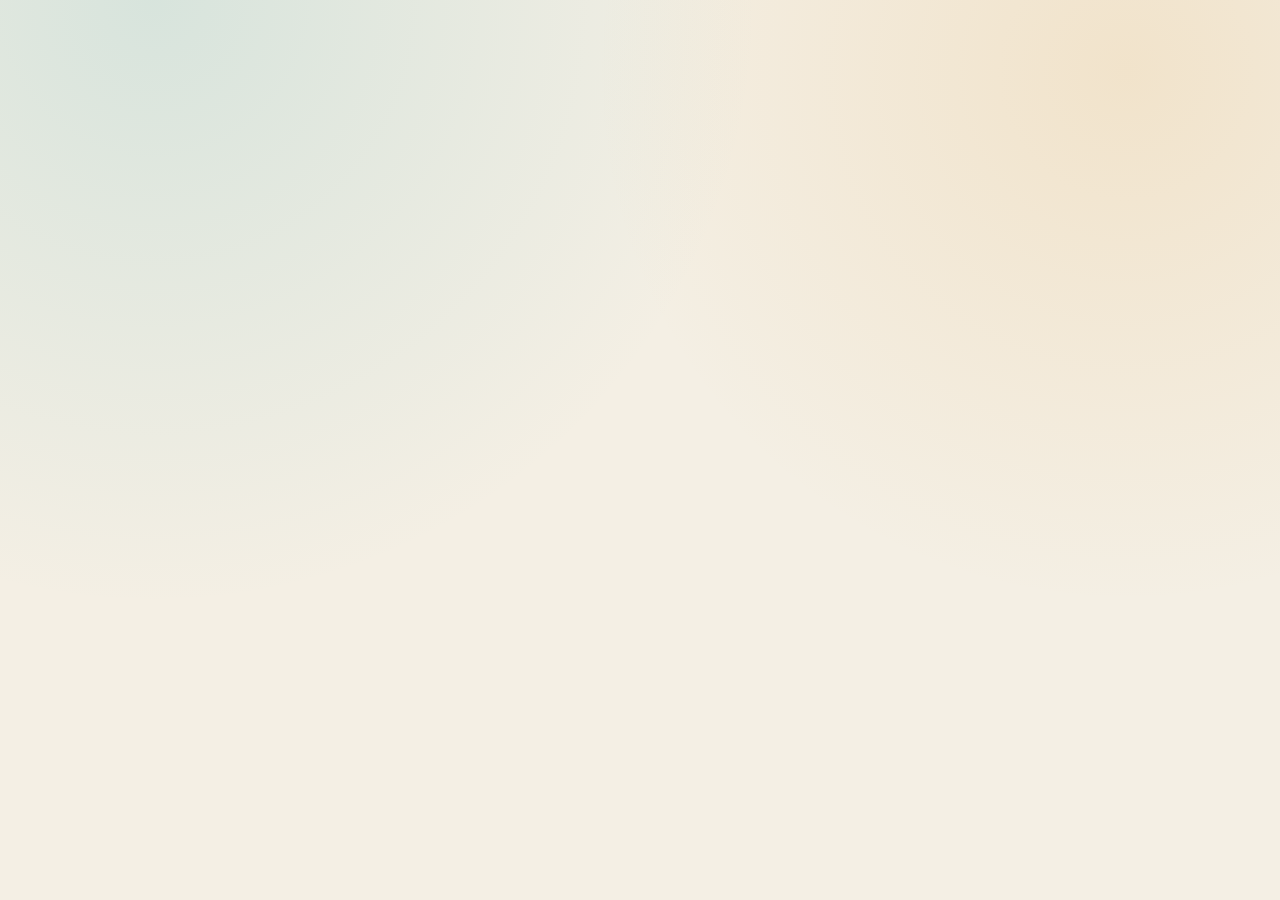
==== commit ad807d5f: "ecran mic: la 320px nimic nu mai iese din ecran (antet care se restrange, panouri cu min-width 0, im" ====
--- a/index.html
+++ b/index.html
@@ -2,6 +2,8 @@
 <html lang="en" data-version="2">
 <head>
 <meta charset="utf-8">
+<meta http-equiv="Content-Security-Policy" content="default-src 'self'; script-src 'self' 'unsafe-inline'; style-src 'self' 'unsafe-inline'; img-src 'self' data: blob:; font-src 'self' data:; media-src 'self' blob: data:; connect-src 'self'; worker-src 'self' blob:; object-src 'none'; base-uri 'self'; upgrade-insecure-requests">
+<!-- CSP prin meta: GitHub Pages nu permite antete HTTP. Fara frame-ancestors/form-action, pe care meta nu le accepta. -->
 <meta name="viewport" content="width=device-width, initial-scale=1, viewport-fit=cover">
 <title data-i18n="docTitle">PDF Desk - merge, split and rotate PDFs in your browser</title>
 <link rel="canonical" href="https://tekideki.github.io/PDF-Desk/">
@@ -573,6 +575,14 @@
 @media (prefers-reduced-motion: reduce) {
   * { transition: none !important; }
 }
+
+
+
+  /* regula casei: tinte de atingere pe mobil */
+  @media (pointer: coarse), (max-width: 700px) {
+    #langSelect { min-height: 34px; }
+    a:not(:where(p, li, figcaption) a) { min-height: 34px; display: inline-flex; align-items: center; }
+  }
 </style>
 <script>
 /* Applied before the first paint: the saved theme, or the system one. */
@@ -590,6 +600,20 @@
   }
 })();
 </script>
+
+<style id="ecran-mic">
+/* regula casei: ecrane mici (320px) - nimic nu are voie sa iasa din ecran.
+   Blocul sta la finalul <head>, deci invinge stilurile de mai sus fara sa le rescrie. */
+@media (max-width: 380px) {
+  html, body { max-width: 100%; overflow-x: hidden; }
+  img, svg, canvas, video, table { max-width: 100%; }
+  /* antetul: selectul de limba si butonul de tema se pot strange si trec pe randul urmator */
+  header .tools, header .controls, .topbar .tools, .topbar .controls, .tools, .controls { flex-wrap: wrap; min-width: 0; }
+  header select, .tools select, .controls select, select#lang, select#lang-select, #lang-select { max-width: 100%; min-width: 0; }
+  /* panourile si cardurile se largestesc la cat incape */
+  .panel, .card, .sheet, .action, .action-main, .action-side, .source-panel, .panel-heading { min-width: 0; max-width: 100%; }
+  .chips, #cityChips { flex-wrap: wrap; }
+}
 </head>
 <body>
 <header class="top">
@@ -1512,6 +1536,15 @@
   }
 })();
 </script>
+<script>
+/* Offline shell: fara inregistrarea asta, sw.js nu se instaleaza niciodata si promisiunea
+   "works offline" de pe freehtml.dev nu ar fi adevarata. */
+if ("serviceWorker" in navigator && /^https?:$/.test(location.protocol)) {
+  window.addEventListener("load", function () {
+    navigator.serviceWorker.register("sw.js").catch(function () { /* offline-ul e un bonus */ });
+  });
+}
+</script>
 <!-- PDF Desk 2 - single file build -->
 </body>
 </html>
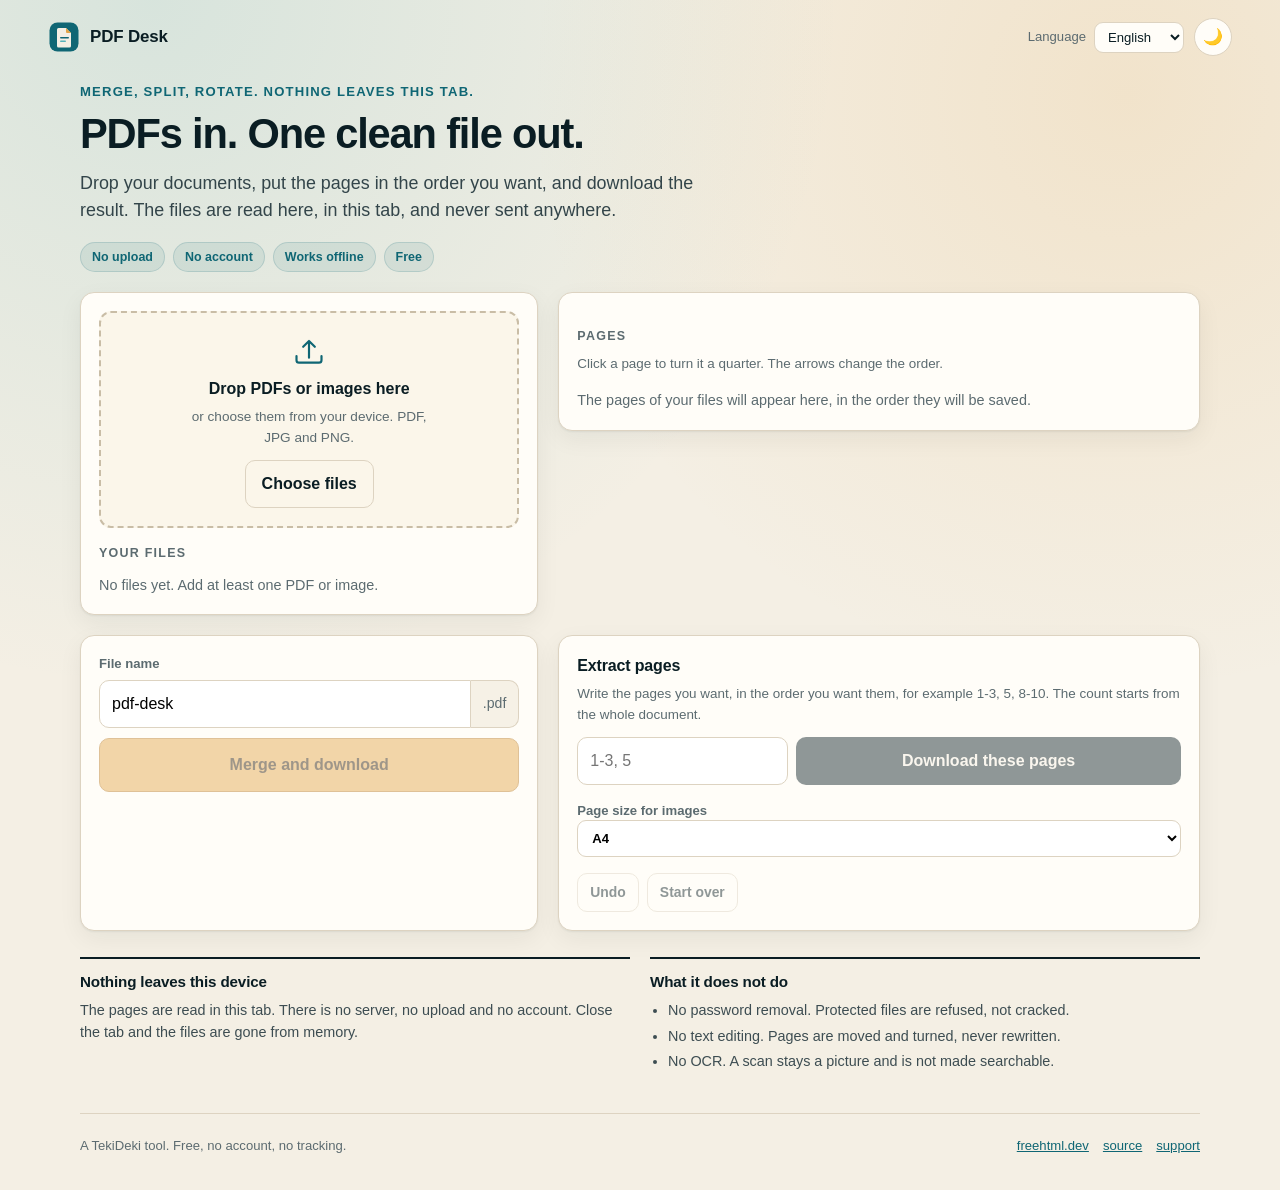
==== commit b4f89406: "reparatie: blocul de stil pentru ecrane mici are acum </style> de inchidere Fara tag-ul de inchidere" ====
--- a/index.html
+++ b/index.html
@@ -614,6 +614,7 @@
   .panel, .card, .sheet, .action, .action-main, .action-side, .source-panel, .panel-heading { min-width: 0; max-width: 100%; }
   .chips, #cityChips { flex-wrap: wrap; }
 }
+</style>
 </head>
 <body>
 <header class="top">
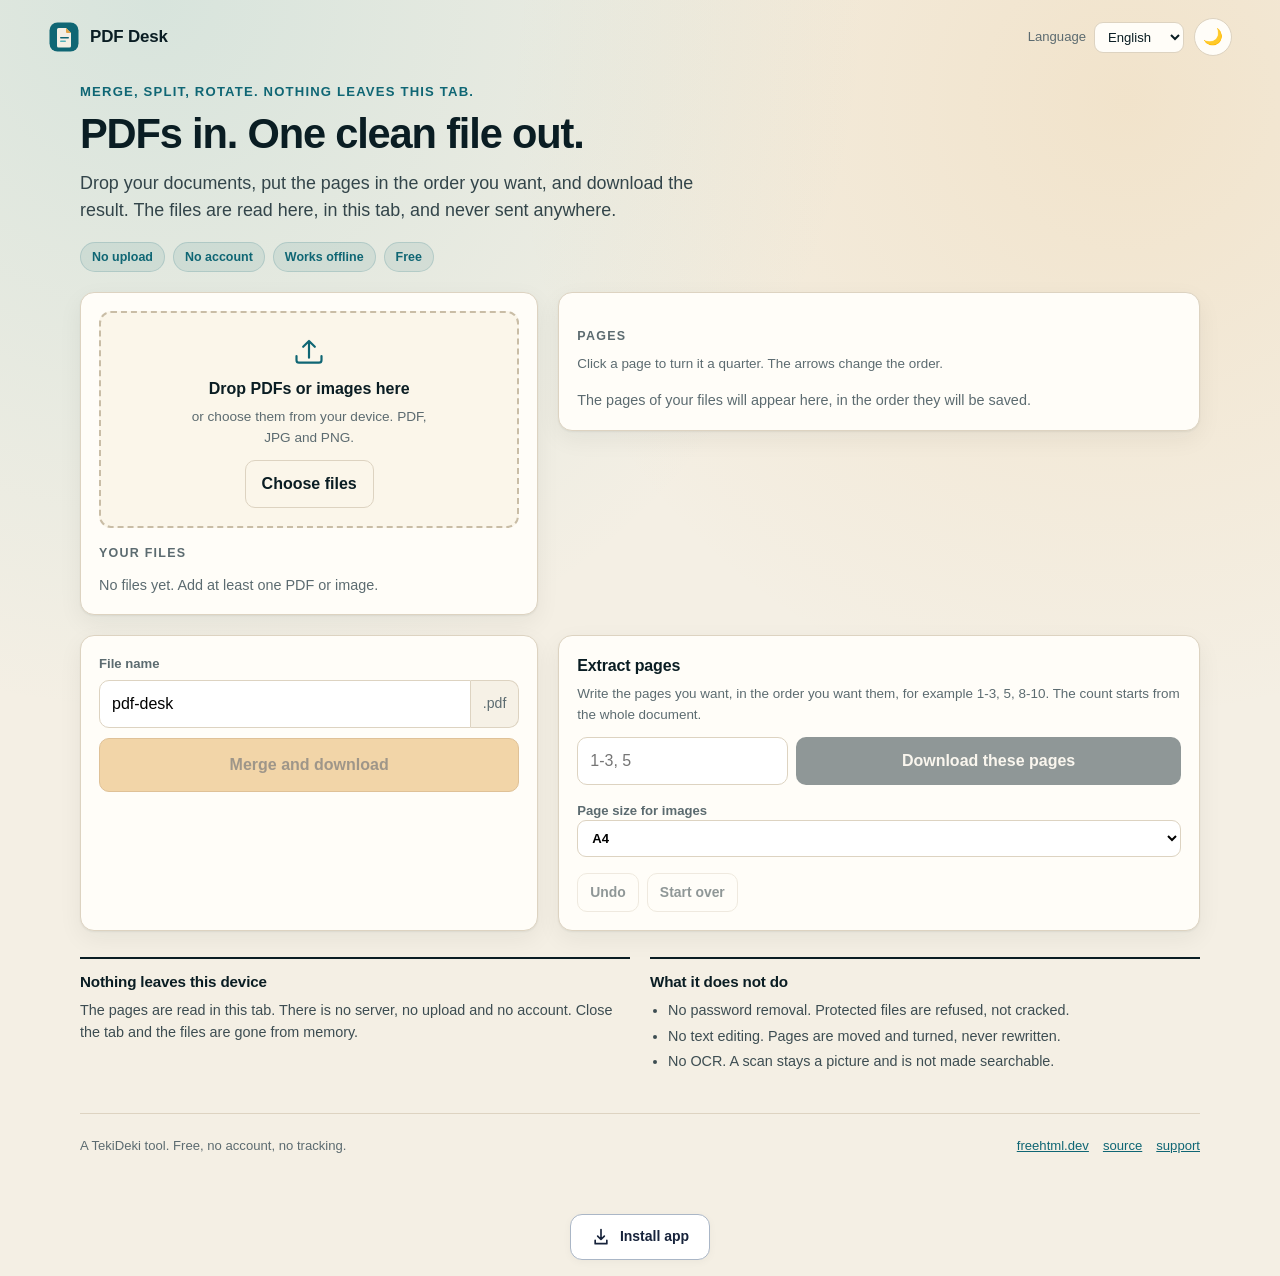
==== commit 07993a78: "add install app button (shared component, 4 languages, iOS/Android fallback)" ====
--- a/index.html
+++ b/index.html
@@ -615,6 +615,55 @@
   .chips, #cityChips { flex-wrap: wrap; }
 }
 </style>
+<style id="tinte-44">
+/* regula casei: pe telefon, tinta de atingere are cel putin 44x44px (WCAG 2.5.5, Apple HIG).
+   Se aplica doar pe pointer gros sau ecran mic, ca sa nu umfle interfata pe desktop.
+   `!important` e intentionat: e un prag de accesibilitate, nu o preferinta de stil, iar
+   fiecare unealta are propriile reguli de buton care ar castiga altfel.
+   Tabla jocurilor (`.cell`, `.tile`, `.slot`, `.key`) este lasata afara: acolo marimea
+   tintei e data de grila, nu de deget, si e tratata in blocul fiecarui joc. */
+@media (pointer: coarse), (max-width: 700px) {
+  html body :is(button, select, textarea, summary, [role="button"],
+      input:not([type="checkbox"]):not([type="radio"]):not([type="file"]):not([type="hidden"]),
+      label:has(input[type="checkbox"]), label:has(input[type="radio"]),
+      .check, .check-label, .switch, .btn, .button):not(.cell):not(.tile):not(.slot):not(.key) {
+    min-height: 44px !important;
+  }
+  html body :is(button, [role="button"], .btn, .button, .chip, .langbtn, .iconbtn, .icon-btn,
+      .btn-icon, .icon-button, .swatch, .switch, .tbtn, .buy, .skip):not(.cell):not(.tile):not(.slot):not(.key) {
+    display: inline-flex !important; align-items: center !important; justify-content: center !important;
+  }
+  html body :is(.iconbtn, .icon-btn, .btn-icon, .icon-button, .langbtn, .theme-toggle, .theme,
+      .swatch, .switch, .tbtn, .swap, .play-button, .stop-button, .undo, .buy,
+      .nav-btn, .editor-close, .round-btn, .chip-x, .close, .btn-close, .randomize-mini,
+      .history > button, .swatches > button) {
+    min-width: 44px !important; min-height: 44px !important;
+  }
+  html body :is(select, input[type="color"], input[type="number"], input[type="text"]) {
+    min-width: 44px !important;
+  }
+  html body :is(input[type="checkbox"], input[type="radio"]) { min-width: 24px !important; min-height: 24px !important; }
+  /* legaturile din afara textului curent (antet, subsol, navigatie); cele din propozitie
+     ramin legaturi de text, cum spune si exceptia pentru text din WCAG 2.5.5.
+     Cardurile-legatura isi pastreaza asezarea, doar inaltimea minima creste. */
+  html body a:not(p a):not(li a):not(td a):not(.gcard):not(.card) {
+    min-height: 44px !important; min-width: 44px !important;
+  }
+  html body :is(a.skip, .brand, a.buy) { display: inline-flex !important; align-items: center !important; }
+  /* barele care nu incapeau: se asaza pe doua randuri in loc sa iasa din ecran */
+  html body :is(nav, .nav, .navbar, .toolbar, .links, footer, .footnotes, .player-controls,
+      header, .topbar, .masthead, .app-header,
+      .topbar-actions, .header-actions, .hero-actions, .actions, .action-row,
+      .btn-row, .button-row, .controls, .controls-row, .filters,
+      .topbar-inner, .header-inner, .nav-inner, .bar-inner,
+      [class$="-inner"], [class$="-actions"]) {
+    flex-wrap: wrap !important;
+  }
+  html body input[type="range"] { height: 44px !important; }
+  /* campurile de fisier sunt suprapuse peste zona de tragere si nu trebuie sa iasa din ea */
+  html body :is(input[type="file"], input[type="color"], img, video, canvas) { max-width: 100% !important; }
+}
+</style>
 </head>
 <body>
 <header class="top">
@@ -1547,5 +1596,146 @@
 }
 </script>
 <!-- PDF Desk 2 - single file build -->
+<!-- Buton de instalare TekiDeki (Apache-2.0). Sursa: studio/unelte/install-app/ - acelasi bloc în toate uneltele. -->
+<style>
+/* App-scoped install controls. Uses each app's existing theme; no external assets. */
+#td-install-section{box-sizing:border-box;width:100%;max-width:1160px;flex-shrink:0;text-align:center;margin:24px auto 16px;padding:0 16px;color:var(--text,var(--text-color,#17233b))}
+#td-install-section[hidden],#td-install-dialog [hidden]{display:none!important}
+#td-install-button,#td-install-close{box-sizing:border-box;display:inline-flex;align-items:center;justify-content:center;gap:9px;width:auto;max-width:100%;min-height:46px;padding:11px 20px;border:1px solid var(--border,var(--border-color,#aab6c6));border-radius:12px;background:var(--card,var(--card-bg,var(--bg-2,#fff)));color:var(--text,var(--text-color,#17233b));font:600 14px/1.5 -apple-system,BlinkMacSystemFont,'Segoe UI',sans-serif;letter-spacing:normal;cursor:pointer;text-transform:none;white-space:normal;overflow-wrap:anywhere;box-shadow:0 2px 8px #0000000a;touch-action:manipulation}
+#td-install-button:hover,#td-install-close:hover{box-shadow:0 3px 14px #00000020}
+#td-install-button:focus-visible,#td-install-close:focus-visible{outline:3px solid currentColor;outline-offset:4px}
+#td-install-button:disabled{opacity:.65;cursor:wait}
+#td-install-button svg{flex:0 0 20px;width:20px;height:20px}
+#td-install-status{font:400 13px/1.6 -apple-system,BlinkMacSystemFont,'Segoe UI',sans-serif;color:inherit;max-width:600px;margin:10px auto 0;overflow-wrap:anywhere}
+#td-install-status:empty{display:none}
+#td-install-dialog{box-sizing:border-box;position:fixed;inset:0;width:480px;max-width:calc(100vw - 32px);max-height:calc(100vh - 32px);max-height:calc(100dvh - 32px);margin:auto;padding:24px;border:1px solid var(--border,var(--border-color,#aab6c6));border-radius:18px;background:var(--card,var(--card-bg,var(--bg-2,#fff)));color:var(--text,var(--text-color,#17233b));box-shadow:0 16px 64px #00000050;text-align:left;font:400 14px/1.65 -apple-system,BlinkMacSystemFont,'Segoe UI',sans-serif;overflow:auto;overflow-wrap:anywhere}
+#td-install-dialog::backdrop{background:#0009}
+#td-install-title{font:700 21px/1.3 -apple-system,BlinkMacSystemFont,'Segoe UI',sans-serif;color:inherit;margin:0 0 14px;letter-spacing:normal}
+#td-install-dialog p{font:inherit;color:inherit;margin:0 0 14px}
+#td-install-secure{font-weight:650!important}
+#td-install-close{margin-top:4px}
+@media(prefers-reduced-motion:reduce){#td-install-button,#td-install-close{transition:none!important}}
+</style>
+<section id="td-install-section" aria-label="App installation">
+  <button type="button" id="td-install-button" aria-haspopup="dialog" aria-controls="td-install-dialog"><svg aria-hidden="true" focusable="false" viewBox="0 0 24 24" width="20" height="20" fill="none" stroke="currentColor" stroke-width="2" stroke-linecap="round" stroke-linejoin="round"><path d="M12 3v12m-4-4 4 4 4-4M5 16v4h14v-4"/></svg><span id="td-install-label">Install app</span></button>
+  <p id="td-install-status" role="status" aria-live="polite"></p>
+</section>
+<dialog id="td-install-dialog" aria-labelledby="td-install-title" aria-describedby="td-install-intro">
+  <h2 id="td-install-title">Install this app</h2>
+  <p id="td-install-intro"></p>
+  <p id="td-install-secure" hidden></p>
+  <p id="td-install-ios"></p>
+  <p id="td-install-android"></p>
+  <p id="td-install-desktop"></p>
+  <p id="td-install-note"></p>
+  <button type="button" id="td-install-close" autofocus>Close</button>
+</dialog>
+<script>/* SPDX-License-Identifier: Apache-2.0
+ * Copyright 2026 Kristian Mario Mišković (TekiDeki).
+ * Optional native installation and honest browser-specific fallback. No storage or network calls. */
+(function () {
+  'use strict';
+  const translations = {
+    en: {
+      install:'Install app',title:'Install this app',close:'Close',
+      intro:'Install a web app or shortcut using your browser. Available options depend on the device and browser.',
+      ios:'iPhone / iPad: open this page in Safari. Tap Share → Add to Home Screen → Add. Enable “Open as Web App” if that option is shown.',
+      android:'Android: open the browser menu (⋮), then choose Install app or Add to Home screen, if available.',
+      desktop:'Desktop: use the install icon in the address bar or an Install this site as an app option in your browser menu, if available.',
+      note:'If no installation option is available, try a compatible browser such as Chrome or Edge, or save a bookmark. A browser tab cannot always detect an existing installation; you may already find the app in your launcher. This button cannot force installation.',
+      secure:'Installation needs HTTPS or localhost. Open the public HTTPS app instead of a downloaded file or an insecure HTTP address.',
+      error:'The native installation dialog could not be opened. You can use these browser steps instead.',
+      accepted:'Continue in your browser to finish installation.',dismissed:'Installation was not confirmed. You can try again later or use the browser menu.'
+    },
+    ro: {
+      install:'Instalează aplicația',title:'Instalează această aplicație',close:'Închide',
+      intro:'Instalează o aplicație web sau o scurtătură din browser. Opțiunile disponibile depind de dispozitiv și browser.',
+      ios:'iPhone / iPad: deschide pagina în Safari. Apasă Partajare → Adăugați pe ecranul principal → Adăugați. Activează „Deschideți ca aplicație web” dacă apare această opțiune.',
+      android:'Android: deschide meniul browserului (⋮), apoi alege Instalează aplicația sau Adaugă pe ecranul de pornire, dacă opțiunea există.',
+      desktop:'Calculator: folosește pictograma de instalare din bara de adrese sau opțiunea Instalează acest site ca aplicație din meniul browserului, dacă este disponibilă.',
+      note:'Dacă nu există opțiune de instalare, încearcă un browser compatibil, precum Chrome sau Edge, ori salvează un semn de carte. O filă de browser nu poate detecta mereu o instalare existentă; aplicația poate fi deja în lista ta de aplicații. Butonul nu poate forța instalarea.',
+      secure:'Instalarea necesită HTTPS sau localhost. Deschide aplicația publică HTTPS, nu un fișier descărcat sau o adresă HTTP nesigură.',
+      error:'Dialogul nativ de instalare nu a putut fi deschis. Poți urma pașii browserului de mai jos.',
+      accepted:'Continuă în browser pentru a finaliza instalarea.',dismissed:'Instalarea nu a fost confirmată. Poți încerca mai târziu sau din meniul browserului.'
+    },
+    'sr-latn': {
+      install:'Instaliraj aplikaciju',title:'Instaliraj ovu aplikaciju',close:'Zatvori',
+      intro:'Instalirajte veb-aplikaciju ili prečicu preko pregledača. Dostupne opcije zavise od uređaja i pregledača.',
+      ios:'iPhone / iPad: otvorite stranicu u Safari pregledaču. Izaberite Deli → Dodaj na početni ekran → Dodaj. Uključite „Otvori kao veb-aplikaciju” ako je ponuđeno.',
+      android:'Android: otvorite meni pregledača (⋮), zatim izaberite Instaliraj aplikaciju ili Dodaj na početni ekran, ako je dostupno.',
+      desktop:'Računar: koristite ikonu za instaliranje u adresnoj traci ili opciju Instaliraj ovaj sajt kao aplikaciju u meniju pregledača, ako postoji.',
+      note:'Ako nema opcije za instaliranje, pokušajte kompatibilan pregledač poput Chrome-a ili Edge-a, ili sačuvajte obeleživač. Kartica pregledača ne može uvek da prepozna postojeću instalaciju; aplikacija je možda već na vašoj listi aplikacija. Ovo dugme ne može da nametne instalaciju.',
+      secure:'Instalacija zahteva HTTPS ili localhost. Otvorite javnu HTTPS aplikaciju, a ne preuzetu datoteku ili nebezbednu HTTP adresu.',
+      error:'Izvorni dijalog za instalaciju nije mogao da se otvori. Umesto toga pratite ove korake u pregledaču.',
+      accepted:'Nastavite u pregledaču da završite instalaciju.',dismissed:'Instalacija nije potvrđena. Pokušajte kasnije ili preko menija pregledača.'
+    },
+    'sr-cyrl': {
+      install:'Инсталирај апликацију',title:'Инсталирај ову апликацију',close:'Затвори',
+      intro:'Инсталирајте веб-апликацију или пречицу преко прегледача. Доступне опције зависе од уређаја и прегледача.',
+      ios:'iPhone / iPad: отворите страницу у Safari прегледачу. Изаберите Дели → Додај на почетни екран → Додај. Укључите „Отвори као веб-апликацију” ако је понуђено.',
+      android:'Android: отворите мени прегледача (⋮), затим изаберите Инсталирај апликацију или Додај на почетни екран, ако је доступно.',
+      desktop:'Рачунар: користите икону за инсталирање у адресној траци или опцију Инсталирај овај сајт као апликацију у менију прегледача, ако постоји.',
+      note:'Ако нема опције за инсталирање, покушајте компатибилан прегледач попут Chrome-а или Edge-а, или сачувајте обележивач. Картица прегледача не може увек да препозна постојећу инсталацију; апликација је можда већ на вашој листи апликација. Ово дугме не може да наметне инсталацију.',
+      secure:'Инсталација захтева HTTPS или localhost. Отворите јавну HTTPS апликацију, а не преузету датотеку или небезбедну HTTP адресу.',
+      error:'Изворни дијалог за инсталацију није могао да се отвори. Уместо тога пратите ове кораке у прегледачу.',
+      accepted:'Наставите у прегледачу да завршите инсталацију.',dismissed:'Инсталација није потврђена. Покушајте касније или преко менија прегледача.'
+    }
+  };
+  const section=document.getElementById('td-install-section');
+  const button=document.getElementById('td-install-button');
+  const dialog=document.getElementById('td-install-dialog');
+  const status=document.getElementById('td-install-status');
+  const close=document.getElementById('td-install-close');
+  const standalone=matchMedia('(display-mode: standalone)');
+  const minimal=matchMedia('(display-mode: minimal-ui)');
+  const overlay=matchMedia('(display-mode: window-controls-overlay)');
+  let installed=false, pending=null, busy=false, error=false, statusKey=null;
+  function t(){
+    const lang=(document.documentElement.lang||'en').toLowerCase();
+    const key=lang.startsWith('sr')?(lang.includes('cyrl')?'sr-cyrl':'sr-latn'):lang.split('-')[0];
+    return Object.hasOwn(translations,key)?translations[key]:translations.en;
+  }
+  function isInstalled(){return installed||standalone.matches||minimal.matches||overlay.matches||navigator.standalone===true;}
+  function refresh(){
+    const text=t();section.hidden=isInstalled();
+    section.setAttribute('aria-label',text.title);
+    document.getElementById('td-install-label').textContent=text.install;
+    document.getElementById('td-install-title').textContent=text.title;
+    document.getElementById('td-install-intro').textContent=error?text.error:text.intro;
+    for(const key of ['ios','android','desktop','note','secure'])document.getElementById('td-install-'+key).textContent=text[key];
+    document.getElementById('td-install-secure').hidden=isSecureContext&&location.protocol!=='file:';
+    close.textContent=text.close;status.textContent=statusKey?text[statusKey]:'';
+    if(isInstalled()&&dialog.open)dialog.close();
+  }
+  function help(failed=false){
+    error=failed;refresh();
+    if(typeof dialog.showModal==='function'){if(!dialog.open)dialog.showModal();}
+    else {const text=t();alert([failed?text.error:text.intro,...(!isSecureContext||location.protocol==='file:'?[text.secure]:[]),text.ios,text.android,text.desktop,text.note].join('\n\n'));}
+  }
+  window.addEventListener('beforeinstallprompt',event=>{
+    if(isInstalled())return;event.preventDefault();pending=event;refresh();
+  });
+  button.addEventListener('click',async()=>{
+    if(busy||isInstalled())return;
+    if(!pending||!isSecureContext||location.protocol==='file:'){help();return;}
+    const prompt=pending;pending=null;busy=true;button.disabled=true;statusKey=null;refresh();
+    try{
+      await prompt.prompt();
+      const choice=await prompt.userChoice;
+      if(!isInstalled())statusKey=choice?.outcome==='accepted'?'accepted':'dismissed';
+    }catch(_){help(true);}
+    finally{busy=false;button.disabled=false;refresh();}
+  });
+  close.addEventListener('click',()=>dialog.close());
+  window.addEventListener('appinstalled',()=>{installed=true;pending=null;statusKey=null;refresh();});
+  for(const query of [standalone,minimal,overlay]){
+    if(query.addEventListener)query.addEventListener('change',refresh);
+    else if(query.addListener)query.addListener(refresh);
+  }
+  refresh();
+  new MutationObserver(refresh).observe(document.documentElement,{attributes:true,attributeFilter:['lang']});
+})();
+</script>
+
 </body>
 </html>
